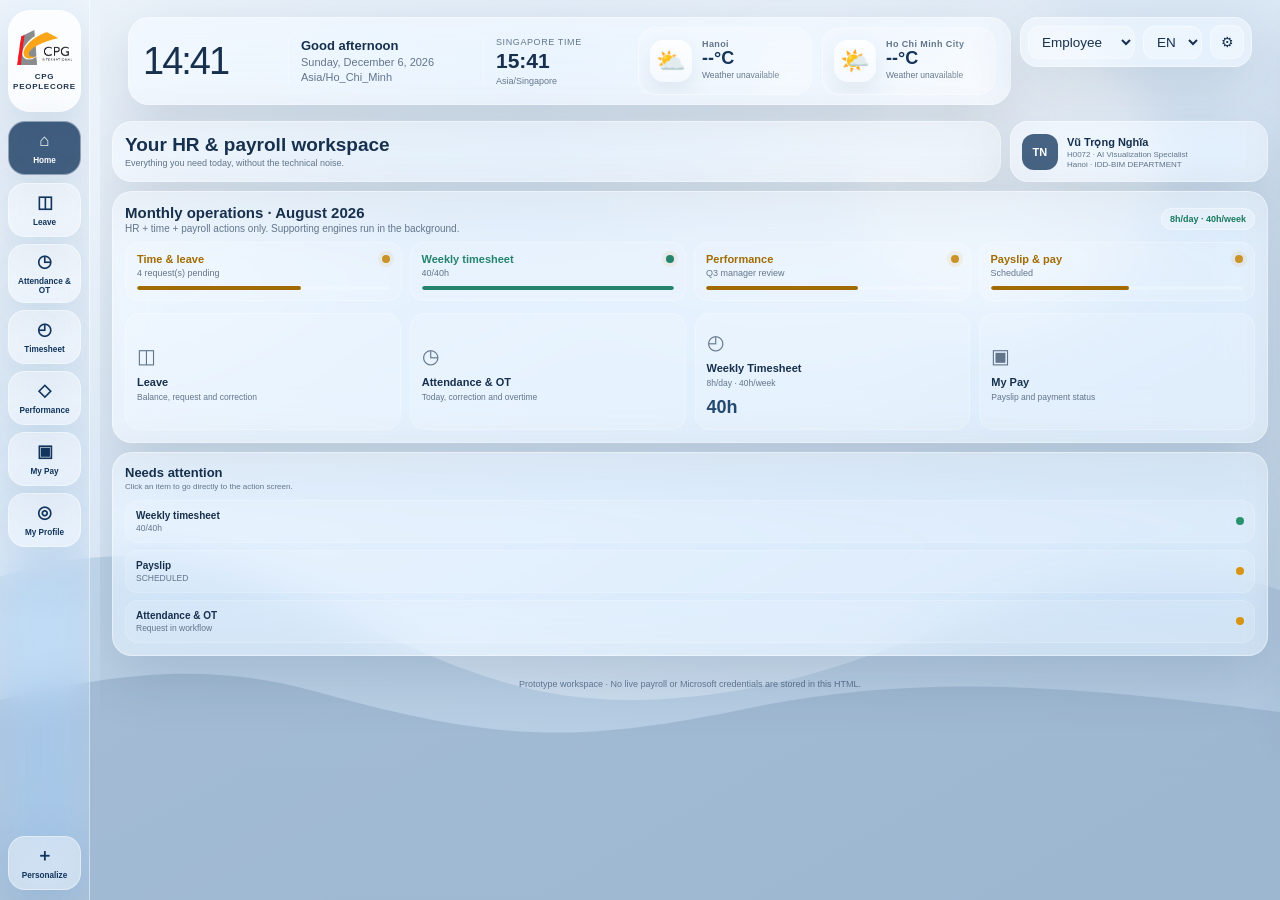
==== index.html @ f48275a7 "feat: enable HR Master Attendance and OT oversight dashboard for HR/Leadership with toggle to person" ====
<!doctype html>
<html lang="en">
<head>
<meta charset="utf-8"><meta name="viewport" content="width=device-width,initial-scale=1">
<title>CPG PeopleCore V74 · Production Cutover + Final Release</title>
<style>
:root{--bg-image:url("data:image/svg+xml;utf8,%3Csvg%20xmlns%3D%22http%3A//www.w3.org/2000/svg%22%20viewBox%3D%220%200%201600%20900%22%3E%3Cdefs%3E%3ClinearGradient%20id%3D%22g%22%20x1%3D%220%22%20y1%3D%220%22%20x2%3D%221%22%20y2%3D%221%22%3E%3Cstop%20stop-color%3D%22%23eaf2fb%22/%3E%3Cstop%20offset%3D%22.52%22%20stop-color%3D%22%23c8dbef%22/%3E%3Cstop%20offset%3D%221%22%20stop-color%3D%22%239ebbd6%22/%3E%3C/linearGradient%3E%3Cfilter%20id%3D%22b%22%3E%3CfeGaussianBlur%20stdDeviation%3D%2218%22/%3E%3C/filter%3E%3C/defs%3E%3Crect%20width%3D%221600%22%20height%3D%22900%22%20fill%3D%22url%28%23g%29%22/%3E%3Ccircle%20cx%3D%221170%22%20cy%3D%22170%22%20r%3D%22150%22%20fill%3D%22%23fff%22%20opacity%3D%22.4%22%20filter%3D%22url%28%23b%29%22/%3E%3Cpath%20d%3D%22M0%20650%20C210%20530%20330%20535%20490%20610%20C640%20680%20720%20720%20900%20690%20C1110%20655%201240%20520%201440%20590%20C1520%20618%201570%20640%201600%20650%20V900H0Z%22%20fill%3D%22%2384a8cb%22%20opacity%3D%22.55%22/%3E%3Cpath%20d%3D%22M0%20740%20C200%20690%20320%20650%20470%20690%20C650%20740%20730%20745%20900%20710%20C1080%20672%201240%20680%201600%20735%20V900H0Z%22%20fill%3D%22%23587ca4%22%20opacity%3D%22.5%22/%3E%3C/svg%3E");--ink:#17304d;--muted:#62758b;--nav:#12355d;--accent:#ffb127;--accent2:#ee2d32;--ok:#17795e;--warn:#a96f00;--bad:#b8404c;--line:rgba(255,255,255,.42);--glass:rgba(255,255,255,.38);--glass2:rgba(255,255,255,.22);--glass3:rgba(255,255,255,.14);--blur:22px;--shadow:0 20px 58px rgba(27,54,85,.16);--radius:24px;--density:1}
*{box-sizing:border-box}html,body{margin:0;min-height:100%;font-family:Inter,"Segoe UI",Arial,sans-serif;color:var(--ink)}body{background:#d6e2ef;overflow:hidden}body::before{content:"";position:fixed;inset:0;background-image:linear-gradient(rgba(246,250,253,.32),rgba(224,236,247,.38)),var(--bg-image);background-size:cover;background-position:center;z-index:-3;transition:background-image .35s ease}body::after{content:"";position:fixed;inset:0;background:radial-gradient(circle at 65% 16%,rgba(255,255,255,.38),transparent 27%),radial-gradient(circle at 12% 22%,rgba(255,255,255,.23),transparent 20%);z-index:-2}
button,input,select,textarea{font:inherit}button{cursor:pointer}
.shell{display:grid;grid-template-columns:88px 1fr;height:100vh;gap:0}
.sidebar{padding:14px 12px;display:flex;flex-direction:column;gap:12px;background:rgba(255,255,255,.13);border-right:1px solid var(--line);backdrop-filter:blur(18px) saturate(155%);-webkit-backdrop-filter:blur(18px) saturate(155%);overflow:auto}
.glass,.brand,.nav-item,.clock,.toolbar,.panel,.metric,.quick,.attention-item,.drawer,.modal-card,.project-pill,.profile-chip{background:var(--glass);border:1px solid var(--line);backdrop-filter:blur(var(--blur)) saturate(155%);-webkit-backdrop-filter:blur(var(--blur)) saturate(155%);box-shadow:var(--shadow)}
.brand{border-radius:22px;padding:10px 8px;text-align:center}.brand img{width:48px;height:48px;object-fit:contain;background:rgba(255,255,255,.58);border-radius:15px;padding:6px}.brand span{display:block;font-size:8px;font-weight:800;letter-spacing:.8px;margin-top:7px}
.nav{display:flex;flex-direction:column;gap:8px;flex:1}.nav-item{border-radius:18px;padding:10px 7px;text-align:center;font-size:9px;font-weight:700;color:var(--nav);transition:.2s;user-select:none}.nav-item .ico{display:block;font-size:18px;margin-bottom:5px}.nav-item:hover,.nav-item.active{background:rgba(18,53,93,.78);color:#fff;transform:translateY(-1px)}
.main{overflow:auto;padding:16px 18px 22px}
.topbar{display:grid;grid-template-columns:minmax(300px,1fr) auto;gap:14px;align-items:start}
.clock{border-radius:26px;padding:15px 20px;display:flex;align-items:center;gap:18px;min-height:104px}.clock-time{font-size:48px;font-weight:300;letter-spacing:-2px;min-width:170px}.clock-time small{font-size:16px;letter-spacing:0;font-weight:700}.clock-date{font-size:13px;color:var(--muted);line-height:1.55}.clock-date b{display:block;color:var(--ink);font-size:15px}
.toolbar{border-radius:22px;padding:10px;display:flex;gap:8px;align-items:center;flex-wrap:wrap;justify-content:flex-end}.select,.icon-btn,.ghost-btn{border:1px solid rgba(255,255,255,.38);background:rgba(255,255,255,.28);color:var(--ink);border-radius:14px;padding:9px 11px;outline:none}.icon-btn{width:38px;height:38px;padding:0;display:grid;place-items:center}.ghost-btn.active{background:rgba(18,53,93,.78);color:#fff}
.hero{margin-top:14px;display:grid;grid-template-columns:1.25fr .75fr;gap:14px}.panel{border-radius:26px;padding:calc(20px * var(--density));position:relative;overflow:hidden}.hero-title h1{margin:0 0 6px;font-size:26px}.hero-title p{margin:0;color:var(--muted);max-width:700px;line-height:1.5}.profile-chip{border-radius:22px;padding:14px 16px;display:flex;gap:12px;align-items:center}.avatar{width:46px;height:46px;border-radius:16px;display:grid;place-items:center;background:rgba(18,53,93,.76);color:#fff;font-weight:800}.profile-chip b{font-size:14px}.profile-chip span{display:block;color:var(--muted);font-size:11px;margin-top:3px}
.quick-strip{display:grid;grid-template-columns:repeat(4,1fr);gap:12px;margin-top:14px}.quick{border-radius:20px;padding:14px 16px;text-align:left;min-height:92px;transition:.2s}.quick:hover{transform:translateY(-2px);background:rgba(255,255,255,.48)}.quick .qico{font-size:21px}.quick b{display:block;margin-top:9px;font-size:12px}.quick span{font-size:10px;color:var(--muted)}
.content-grid{display:grid;grid-template-columns:repeat(12,1fr);gap:14px;margin-top:14px}.span12{grid-column:span 12}.span8{grid-column:span 8}.span7{grid-column:span 7}.span6{grid-column:span 6}.span5{grid-column:span 5}.span4{grid-column:span 4}.span3{grid-column:span 3}
.section-title{display:flex;justify-content:space-between;gap:10px;align-items:flex-start;margin-bottom:13px}.section-title h2{margin:0;font-size:15px}.section-title p{margin:4px 0 0;color:var(--muted);font-size:10px}.badge{font-size:9px;font-weight:800;border-radius:999px;padding:5px 8px;background:rgba(255,255,255,.28);border:1px solid rgba(255,255,255,.38)}.badge.ok{color:var(--ok)}.badge.warn{color:var(--warn)}.badge.bad{color:var(--bad)}
.metrics{display:grid;grid-template-columns:repeat(4,1fr);gap:10px}.metric{border-radius:18px;padding:13px;background:rgba(255,255,255,.22)}.metric .value{font-size:24px;font-weight:750}.metric .label{font-size:10px;color:var(--muted);margin-top:4px}.metric .hint{font-size:9px;color:var(--muted);margin-top:7px}
.attention-list,.simple-list{display:grid;gap:8px}.attention-item{border-radius:16px;padding:11px 12px;background:rgba(255,255,255,.18);display:grid;grid-template-columns:1fr auto;gap:10px;align-items:center}.attention-item b{font-size:11px}.attention-item span{display:block;font-size:9px;color:var(--muted);margin-top:3px}.dot{width:9px;height:9px;border-radius:50%;background:var(--ok)}.dot.warn{background:#e0a02a}.dot.bad{background:#cc5964}
.table-wrap{overflow:auto;border-radius:16px;border:1px solid rgba(255,255,255,.26)}table{width:100%;border-collapse:collapse;min-width:680px;background:rgba(255,255,255,.08)}th,td{padding:10px 11px;text-align:left;border-bottom:1px solid rgba(255,255,255,.2);font-size:10px}th{font-size:9px;text-transform:uppercase;letter-spacing:.4px;color:var(--muted);background:rgba(255,255,255,.2);position:sticky;top:0}tr:last-child td{border-bottom:0}
.primary{border:0;background:rgba(18,53,93,.82);color:#fff;border-radius:13px;padding:9px 12px}.secondary{border:1px solid rgba(255,255,255,.38);background:rgba(255,255,255,.23);color:var(--ink);border-radius:13px;padding:9px 12px}.danger{border:1px solid rgba(204,89,100,.3);background:rgba(255,235,238,.35);color:#9a3542;border-radius:13px;padding:9px 12px}
.form-row{display:grid;grid-template-columns:repeat(2,1fr);gap:10px}.field label{display:block;font-size:9px;color:var(--muted);margin-bottom:5px}.field input,.field select,.field textarea{width:100%;border:1px solid rgba(255,255,255,.4);background:rgba(255,255,255,.25);color:var(--ink);border-radius:13px;padding:10px;outline:none}.field textarea{min-height:80px;resize:vertical}
.project-grid{display:grid;grid-template-columns:repeat(3,1fr);gap:10px}.project-pill{border-radius:18px;padding:13px;background:rgba(255,255,255,.18)}.project-pill .code{font-weight:800;font-size:12px}.project-pill .name{font-size:10px;color:var(--muted);margin-top:4px;min-height:28px}.project-pill .foot{display:flex;justify-content:space-between;margin-top:9px;font-size:9px;color:var(--muted)}
.drawer{position:fixed;right:18px;top:18px;width:340px;max-height:calc(100vh - 36px);overflow:auto;padding:18px;border-radius:28px;z-index:30;transform:translateX(380px);transition:.25s}.drawer.open{transform:translateX(0)}.drawer-head{display:flex;justify-content:space-between;gap:10px;align-items:center}.drawer-head h3{margin:0}.bg-grid{display:grid;grid-template-columns:repeat(2,1fr);gap:10px;margin-top:14px}.bg-card{border:1px solid rgba(255,255,255,.34);background:rgba(255,255,255,.18);border-radius:16px;padding:7px;cursor:pointer}.bg-card.active{outline:2px solid rgba(18,53,93,.6)}.bg-thumb{height:76px;border-radius:12px;background-size:cover;background-position:center}.bg-card span{font-size:9px;color:var(--muted);display:block;margin-top:6px}.setting{margin-top:14px}.setting label{display:block;font-size:9px;color:var(--muted);margin-bottom:6px}.setting input[type=range]{width:100%}
.page{display:none}.page.active{display:block}.hidden{display:none!important}.advanced-only{display:none}body.advanced .advanced-only{display:block}.advanced-label{position:absolute;right:15px;top:15px;font-size:8px;padding:5px 7px;border-radius:999px;background:rgba(255,177,39,.18);border:1px solid rgba(255,177,39,.4);color:#805700;font-weight:800}
.notice{border-left:3px solid rgba(18,53,93,.7);background:rgba(255,255,255,.18);padding:10px 12px;border-radius:10px;font-size:10px;line-height:1.5;color:var(--muted)}
.footer{text-align:center;color:rgba(23,48,77,.58);font-size:9px;padding:16px 0 6px}
@media(max-width:1100px){.hero{grid-template-columns:1fr}.quick-strip{grid-template-columns:repeat(2,1fr)}.span8,.span7,.span6,.span5,.span4,.span3{grid-column:span 12}.metrics{grid-template-columns:repeat(2,1fr)}.project-grid{grid-template-columns:repeat(2,1fr)}}
@media(max-width:760px){body{overflow:auto}.shell{grid-template-columns:1fr;height:auto}.sidebar{position:sticky;top:0;z-index:20;flex-direction:row;align-items:center;overflow:auto}.brand{min-width:70px}.nav{flex-direction:row}.nav-item{min-width:74px}.main{padding:10px}.topbar{grid-template-columns:1fr}.toolbar{justify-content:flex-start}.quick-strip,.metrics,.project-grid,.form-row{grid-template-columns:1fr}.clock-time{font-size:40px}.drawer{right:8px;top:8px;width:calc(100% - 16px)}}

/* V36 UX refinements */
.shell{grid-template-columns:100px 1fr}
.sidebar{padding:10px 8px;gap:10px;background:rgba(255,255,255,.16)}
.brand{min-height:94px;border-radius:20px;padding:9px 6px;display:flex;flex-direction:column;justify-content:center;align-items:center;background:rgba(255,255,255,.58);overflow:hidden}
.brand img{width:58px;height:52px;max-width:100%;object-fit:contain;background:rgba(255,255,255,.22);border-radius:13px;padding:5px}
.brand span{font-size:8px;line-height:1.25;max-width:78px;word-break:normal;letter-spacing:.7px}
.nav{gap:7px}.nav-item{min-height:64px;border-radius:17px;padding:7px 5px;display:flex;flex-direction:column;align-items:center;justify-content:center;line-height:1.15;overflow:hidden}.nav-item .ico{font-size:17px;margin:0 0 5px}.nav-item span:last-child{max-width:78px;white-space:normal}
.topbar{grid-template-columns:minmax(760px,1fr) auto}
.clock{display:grid;grid-template-columns:165px 215px 170px minmax(340px,1fr);gap:14px;align-items:center;min-height:108px;padding:13px 18px}
.clock-time{font-size:46px;min-width:0}.clock-date{border-left:1px solid rgba(255,255,255,.3);padding-left:16px}.world-clock{border-left:1px solid rgba(255,255,255,.3);padding-left:16px}.world-clock .city{font-size:9px;color:var(--muted);text-transform:uppercase;letter-spacing:.6px}.world-clock .time{font-size:25px;font-weight:650;margin-top:4px}.world-clock .zone{font-size:9px;color:var(--muted);margin-top:3px}
.weather-strip{display:grid;grid-template-columns:repeat(2,minmax(145px,1fr));gap:8px}.weather-card{display:grid;grid-template-columns:auto 1fr;gap:8px;align-items:center;border:1px solid rgba(255,255,255,.34);background:rgba(255,255,255,.18);border-radius:16px;padding:9px 11px;min-height:68px}.weather-icon{font-size:22px}.weather-city{font-size:9px;color:var(--muted);font-weight:700}.weather-temp{font-size:20px;font-weight:700;line-height:1.1}.weather-desc{font-size:8px;color:var(--muted);margin-top:2px}.weather-live{font-size:7px;color:var(--ok);margin-top:2px}
.history-meta{display:flex;gap:8px;align-items:center;flex-wrap:wrap}.history-meta .badge{font-size:8px}.correction-card{border:1px solid rgba(255,177,39,.32);background:rgba(255,255,255,.22)}.admin-action{display:flex;gap:6px;align-items:center;flex-wrap:wrap}.restore-note{font-size:9px;color:var(--muted);line-height:1.45;margin-top:8px}.audit-chip{font-size:8px;padding:4px 7px;border-radius:999px;background:rgba(18,53,93,.1);border:1px solid rgba(18,53,93,.18)}
@media(max-width:1450px){.clock{grid-template-columns:150px 190px 150px 1fr}.weather-strip{grid-template-columns:1fr}.weather-card{min-height:54px}.clock-time{font-size:40px}}
@media(max-width:1180px){.topbar{grid-template-columns:1fr}.clock{grid-template-columns:150px 1fr 150px 1fr}.toolbar{justify-content:flex-start}}
@media(max-width:760px){.shell{grid-template-columns:1fr}.sidebar{padding:8px}.brand{min-width:82px;min-height:72px}.brand img{width:44px;height:40px}.clock{grid-template-columns:1fr 1fr}.weather-strip{grid-column:1/-1}.world-clock{border-left:0;padding-left:0}.clock-date{border-left:0;padding-left:0}}


/* V38 COMPACT WORKSPACE + TIMESHEET UX */
.main{padding:9px 12px 13px}
.topbar{gap:9px}.clock{min-height:82px;padding:9px 14px;border-radius:21px;grid-template-columns:135px 185px 145px minmax(300px,1fr);gap:10px}.clock-time{font-size:38px}.clock-date{font-size:11px;line-height:1.35;padding-left:12px}.clock-date b{font-size:13px}.world-clock{padding-left:12px}.world-clock .time{font-size:21px;margin-top:2px}.weather-card{min-height:54px;padding:6px 9px;border-radius:13px}.weather-icon{font-size:18px}.weather-temp{font-size:17px}.weather-desc{white-space:nowrap;overflow:hidden;text-overflow:ellipsis;max-width:115px}
.toolbar{padding:7px;border-radius:18px}.select,.icon-btn,.ghost-btn{padding:7px 9px;border-radius:11px}.icon-btn{width:34px;height:34px}
.hero{margin-top:8px;gap:9px;grid-template-columns:1.55fr .45fr}.panel{border-radius:20px;padding:calc(13px * var(--density))}.hero-title h1{font-size:19px;margin-bottom:2px}.hero-title p{font-size:9px;line-height:1.25}.profile-chip{border-radius:18px;padding:8px 11px;gap:9px}.avatar{width:36px;height:36px;border-radius:12px;font-size:11px}.profile-chip b{font-size:11px}.profile-chip span{font-size:8px;margin-top:1px}
.quick-strip{gap:8px;margin-top:8px}.quick{border-radius:16px;padding:9px 11px;min-height:64px}.quick .qico{font-size:17px}.quick b{margin-top:5px;font-size:10px}.quick span{font-size:8px}
.content-grid{gap:9px;margin-top:8px}.section-title{margin-bottom:8px}.section-title h2{font-size:13px}.section-title p{font-size:8px;margin-top:2px}.metrics{gap:7px}.metric{border-radius:14px;padding:9px}.metric .value{font-size:19px}.metric .label{font-size:8px;margin-top:2px}.metric .hint{font-size:8px;margin-top:4px}.attention-list,.simple-list{gap:6px}.attention-item{border-radius:13px;padding:8px 9px}.table-wrap{max-height:300px}th,td{padding:7px 8px}.form-row{gap:7px}.field label{margin-bottom:3px}.field input,.field select,.field textarea{padding:8px;border-radius:11px}.field textarea{min-height:58px}.primary,.secondary,.danger{padding:7px 10px;border-radius:11px}
.project-grid{gap:7px}.project-pill{border-radius:14px;padding:9px}.project-pill .name{min-height:0}.footer{margin-top:7px}
/* Timesheet daily composer */
.ts-shell{display:grid;grid-template-columns:250px 1fr;gap:9px}.ts-side{display:grid;gap:8px;align-content:start}.ts-tabs{display:flex;gap:5px;align-items:center;flex-wrap:wrap}.ts-tab{border:1px solid rgba(255,255,255,.4);background:rgba(255,255,255,.22);color:var(--ink);border-radius:999px;padding:6px 10px;font-size:9px;font-weight:750}.ts-tab.active{background:rgba(18,53,93,.8);color:#fff}.ts-entry-head{display:grid;grid-template-columns:180px 1fr auto;gap:8px;align-items:end}.ts-day-total{display:flex;align-items:center;gap:8px;justify-content:flex-end}.ts-total-pill{border-radius:14px;padding:7px 10px;background:rgba(255,255,255,.23);border:1px solid rgba(255,255,255,.35);font-size:10px}.ts-total-pill strong{font-size:15px;margin-left:3px}.ts-total-pill.ok{color:var(--ok)}.ts-total-pill.bad{color:var(--bad)}
.ts-lines{display:grid;gap:6px;margin-top:8px}.ts-line{display:grid;grid-template-columns:minmax(240px,1.6fr) minmax(190px,1fr) 90px 34px;gap:6px;align-items:end;background:rgba(255,255,255,.13);border:1px solid rgba(255,255,255,.24);border-radius:14px;padding:7px}.ts-line .field select,.ts-line .field input{padding:7px;font-size:10px}.ts-remove{width:32px;height:32px;padding:0;border-radius:10px}.ts-actions{display:flex;justify-content:space-between;align-items:center;gap:8px;margin-top:8px}.ts-add{font-weight:800}.ts-validation{font-size:9px;color:var(--muted)}.ts-validation.bad{color:var(--bad)}.ts-validation.ok{color:var(--ok)}
.project-reg-toolbar{display:grid;grid-template-columns:1fr auto;gap:8px;align-items:center}.project-search{width:100%;border:1px solid rgba(255,255,255,.4);background:rgba(255,255,255,.25);color:var(--ink);border-radius:12px;padding:8px 10px;outline:none}.project-catalog{display:grid;gap:6px;margin-top:8px;max-height:270px;overflow:auto}.catalog-row{display:grid;grid-template-columns:minmax(190px,1.2fr) minmax(220px,1.8fr) 80px 90px;gap:8px;align-items:center;padding:7px 9px;border-radius:13px;background:rgba(255,255,255,.14);border:1px solid rgba(255,255,255,.22);font-size:9px}.catalog-code{font-weight:850;font-size:10px}.catalog-name{font-size:9px;color:var(--muted)}.registered-chip{display:inline-flex;gap:5px;align-items:center;padding:5px 8px;border-radius:999px;background:rgba(23,121,94,.1);border:1px solid rgba(23,121,94,.2);color:var(--ok);font-size:8px;font-weight:800}.project-full-name{font-weight:800;font-size:10px;letter-spacing:.1px}
.compact-history{max-height:280px;overflow:auto}.daily-progress{height:6px;border-radius:999px;background:rgba(255,255,255,.25);overflow:hidden;margin-top:6px}.daily-progress i{display:block;height:100%;background:rgba(18,53,93,.74);transition:width .2s}.daily-progress i.ok{background:var(--ok)}.daily-progress i.bad{background:var(--bad)}
@media(max-width:1250px){.clock{grid-template-columns:120px 165px 125px 1fr}.weather-strip{grid-template-columns:1fr 1fr}.ts-shell{grid-template-columns:1fr}.ts-side{grid-template-columns:repeat(4,1fr)}.ts-line{grid-template-columns:1fr 1fr 80px 34px}}
@media(max-width:900px){.ts-line{grid-template-columns:1fr 1fr}.ts-line .ts-remove{grid-column:2}.ts-entry-head{grid-template-columns:1fr}.catalog-row{grid-template-columns:1fr 1fr}.hero{grid-template-columns:1fr}.profile-chip{display:none}}


/* V38 WEEKLY TIMESHEET */
.week-toolbar{display:flex;align-items:center;justify-content:space-between;gap:8px;flex-wrap:wrap;margin-bottom:8px}.week-nav{display:flex;align-items:center;gap:6px}.week-nav input{min-width:145px}.week-summary{display:flex;gap:6px;flex-wrap:wrap}.week-pill{padding:6px 9px;border-radius:12px;background:rgba(255,255,255,.20);border:1px solid rgba(255,255,255,.32);font-size:9px;font-weight:800}.week-pill.ok{color:var(--ok)}.week-pill.bad{color:var(--bad)}
.week-grid{display:grid;grid-template-columns:repeat(5,minmax(210px,1fr));gap:7px;align-items:start;overflow-x:auto;padding-bottom:4px}.week-day{min-width:210px;border:1px solid rgba(255,255,255,.28);background:rgba(255,255,255,.12);border-radius:15px;padding:7px}.week-day.ready{box-shadow:inset 0 0 0 1px rgba(23,121,94,.18)}.week-day.issue{box-shadow:inset 0 0 0 1px rgba(190,55,70,.18)}.week-day-head{display:flex;align-items:center;justify-content:space-between;gap:6px;margin-bottom:6px}.week-day-title{font-size:10px;font-weight:900}.week-day-date{font-size:8px;color:var(--muted)}.day-total{font-size:9px;font-weight:900;padding:4px 6px;border-radius:999px;background:rgba(255,255,255,.2);border:1px solid rgba(255,255,255,.3)}.day-total.ok{color:var(--ok)}.day-total.bad{color:var(--bad)}
.week-lines{display:grid;gap:5px}.week-line{display:grid;grid-template-columns:1fr 1fr 58px 26px;gap:4px;align-items:end;padding:5px;border-radius:10px;background:rgba(255,255,255,.12);border:1px solid rgba(255,255,255,.2)}.week-line label{font-size:7px;display:block;color:var(--muted);margin:0 0 2px}.week-line select,.week-line input{width:100%;min-width:0;padding:5px 5px;border-radius:8px;font-size:8px}.week-line .ts-remove{width:24px;height:24px;border-radius:8px;font-size:12px}.week-add{width:100%;margin-top:5px;padding:5px 7px;font-size:8px}.week-day-progress{height:4px;border-radius:999px;background:rgba(255,255,255,.2);overflow:hidden;margin:5px 0}.week-day-progress i{display:block;height:100%;background:rgba(18,53,93,.7)}.week-day-progress i.ok{background:var(--ok)}.week-day-progress i.bad{background:var(--bad)}.week-msg{font-size:7px;color:var(--muted);min-height:20px}.week-msg.ok{color:var(--ok)}.week-msg.bad{color:var(--bad)}.week-confirm-bar{display:flex;justify-content:space-between;align-items:center;gap:8px;margin-top:8px;padding-top:8px;border-top:1px solid rgba(255,255,255,.2)}.week-history{display:grid;gap:8px}.week-history-card{border:1px solid rgba(255,255,255,.25);background:rgba(255,255,255,.11);border-radius:14px;padding:8px}.week-history-head{display:flex;justify-content:space-between;align-items:center;margin-bottom:5px}.week-history-lines{max-height:190px;overflow:auto}.week-history-lines table{font-size:8px}
@media(max-width:1450px){.week-grid{grid-template-columns:repeat(5,220px)}}
@media(max-width:900px){.week-grid{grid-template-columns:repeat(5,230px)}.week-line{grid-template-columns:1fr 1fr 54px 24px}.week-confirm-bar{align-items:flex-start;flex-direction:column}}


/* V39 Role Operations Completion */
.ops-grid{display:grid;grid-template-columns:repeat(12,minmax(0,1fr));gap:12px}.ops-span4{grid-column:span 4}.ops-span5{grid-column:span 5}.ops-span6{grid-column:span 6}.ops-span7{grid-column:span 7}.ops-span8{grid-column:span 8}.ops-span12{grid-column:span 12}
.compact-form{display:grid;grid-template-columns:repeat(4,minmax(0,1fr));gap:9px}.compact-form .field{min-width:0}.compact-form .wide{grid-column:span 2}.compact-form .full{grid-column:1/-1}
.action-row{display:flex;gap:6px;flex-wrap:wrap;align-items:center}.tiny-btn{padding:6px 8px!important;font-size:10px!important}.danger-outline{background:rgba(255,255,255,.12);color:#9d2d3d;border:1px solid rgba(197,74,95,.42)}
.project-title-cell b{display:block}.project-title-cell span{display:block;color:var(--muted);font-size:10px;margin-top:2px}.sync-chip{font-size:9px;padding:3px 6px;border-radius:999px;border:1px solid rgba(255,255,255,.32);background:rgba(255,255,255,.17)}
.week-approval-card{border:1px solid rgba(255,255,255,.27);background:rgba(255,255,255,.12);border-radius:16px;padding:10px;margin-bottom:9px}.week-approval-head{display:grid;grid-template-columns:1.5fr .7fr .65fr .7fr auto;gap:8px;align-items:center}.week-approval-head .person b{display:block}.week-approval-head .person span{font-size:10px;color:var(--muted)}
.week-detail{margin-top:9px;padding-top:9px;border-top:1px solid rgba(255,255,255,.24)}.day-review{display:grid;grid-template-columns:90px 1fr auto;gap:8px;padding:7px 0;border-bottom:1px solid rgba(255,255,255,.15)}.day-lines{display:grid;gap:4px}.day-line-review{display:grid;grid-template-columns:1.55fr 1.2fr 58px auto;gap:6px;align-items:center;font-size:10px}.return-note{font-size:10px;color:#9d2d3d;margin-top:5px}.approved-note{font-size:10px;color:#16775d;margin-top:5px}
.role-gate-grid{display:grid;grid-template-columns:repeat(3,1fr);gap:9px}.gate-card{padding:11px;border-radius:14px;background:rgba(255,255,255,.13);border:1px solid rgba(255,255,255,.22)}.gate-card .big{font-size:22px;font-weight:800;margin:4px 0}.gate-card .small{line-height:1.35}
.override-form{display:grid;grid-template-columns:1fr 1fr 1fr 1fr;gap:8px}.override-form .wide{grid-column:span 2}.override-list{display:grid;gap:7px}.override-row{display:grid;grid-template-columns:1fr 1fr .8fr 1.2fr auto;gap:8px;align-items:center;padding:8px 10px;border-radius:12px;background:rgba(255,255,255,.12);border:1px solid rgba(255,255,255,.18);font-size:10px}
.recalc-chip{font-size:9px;font-weight:800;padding:3px 6px;border-radius:999px;background:rgba(214,138,0,.15);border:1px solid rgba(214,138,0,.32);color:#885a00}.audit-mini{max-height:210px;overflow:auto}
@media(max-width:1180px){.ops-span4,.ops-span5,.ops-span6,.ops-span7,.ops-span8{grid-column:span 12}.compact-form{grid-template-columns:repeat(2,minmax(0,1fr))}.week-approval-head{grid-template-columns:1fr 1fr}.day-review{grid-template-columns:1fr}.role-gate-grid{grid-template-columns:1fr}.override-form{grid-template-columns:1fr 1fr}.override-row{grid-template-columns:1fr 1fr}}


/* V40 UI polish */
.brand{min-height:102px;border-radius:22px;padding:10px 8px;display:flex;flex-direction:column;justify-content:center;align-items:center;background:rgba(255,255,255,.74)!important;overflow:hidden}
.brand img{width:92px!important;height:auto!important;max-height:60px;max-width:100%;object-fit:contain;background:transparent!important;border-radius:0!important;padding:0!important;box-shadow:none!important}
.brand span{font-size:8px;line-height:1.25;max-width:86px;word-break:normal;letter-spacing:.72px;color:#21344f}
.weather-strip{display:grid;grid-template-columns:repeat(2,minmax(155px,1fr));gap:10px}
.weather-card{display:grid;grid-template-columns:auto 1fr;gap:10px;align-items:center;border:1px solid rgba(255,255,255,.36);background:linear-gradient(180deg, rgba(255,255,255,.26), rgba(255,255,255,.17));border-radius:18px;padding:9px 11px;min-height:68px;position:relative;overflow:hidden}
.weather-card::after{content:"";position:absolute;inset:auto -18px -22px auto;width:78px;height:78px;border-radius:50%;background:radial-gradient(circle, rgba(255,255,255,.22), rgba(255,255,255,0));pointer-events:none}
.weather-icon{width:42px;height:42px;display:grid;place-items:center;border-radius:14px;background:linear-gradient(180deg, rgba(255,255,255,.78), rgba(255,255,255,.32));box-shadow:inset 0 1px 0 rgba(255,255,255,.6), 0 10px 24px rgba(49,79,120,.10);font-size:24px;line-height:1}
.weather-city{font-size:9px;color:var(--muted);font-weight:800;letter-spacing:.4px}
.weather-temp{font-size:20px;font-weight:800;line-height:1.1;color:#18365a}
.weather-desc{font-size:8.5px;color:var(--muted);margin-top:2px;white-space:nowrap;overflow:hidden;text-overflow:ellipsis;max-width:140px}
.weather-live{font-size:7px;color:var(--ok);margin-top:3px;text-transform:uppercase;letter-spacing:.3px}
@media(max-width:760px){.brand{min-width:88px;min-height:78px}.brand img{width:72px!important;max-height:46px}.brand span{max-width:78px}.weather-strip{grid-column:1/-1;grid-template-columns:1fr}.weather-card{min-height:60px}.weather-icon{width:38px;height:38px;font-size:22px}}


/* ================= V41 Payroll + Project Master + Role Matrix ================= */
.v41-tabs{display:flex;gap:6px;flex-wrap:wrap;margin-bottom:10px}.v41-tab{border:1px solid rgba(255,255,255,.32);background:rgba(255,255,255,.15);color:var(--text);padding:7px 10px;border-radius:12px;font-size:10px;font-weight:800;cursor:pointer}.v41-tab.active{background:rgba(29,78,128,.82);color:#fff;border-color:rgba(29,78,128,.9)}
.v41-payroll-grid{display:grid;grid-template-columns:320px minmax(0,1fr);gap:10px}.v41-staff-list{display:grid;gap:6px;max-height:430px;overflow:auto;padding-right:3px}.v41-staff-card{display:grid;grid-template-columns:40px 1fr auto;gap:8px;align-items:center;padding:8px;border:1px solid rgba(255,255,255,.22);background:rgba(255,255,255,.12);border-radius:13px;cursor:pointer}.v41-staff-card.active{background:rgba(255,255,255,.30);border-color:rgba(31,78,126,.34)}.v41-avatar{width:38px;height:38px;border-radius:12px;display:grid;place-items:center;background:#315c87;color:#fff;font-size:11px;font-weight:900}.v41-staff-card b{font-size:10px;display:block}.v41-staff-card span{font-size:8.5px;color:var(--muted)}
.v41-form-grid{display:grid;grid-template-columns:repeat(3,minmax(0,1fr));gap:8px}.v41-field label{display:block;font-size:8px;color:var(--muted);font-weight:800;margin:0 0 4px}.v41-field input,.v41-field select{width:100%;padding:8px 9px;border-radius:11px;border:1px solid rgba(255,255,255,.32);background:rgba(255,255,255,.20);color:var(--text);outline:none}.v41-field.wide{grid-column:span 2}.v41-field.full{grid-column:1/-1}
.v41-flow{display:flex;align-items:center;gap:4px;flex-wrap:wrap}.v41-stage{padding:6px 8px;border-radius:999px;border:1px solid rgba(255,255,255,.28);background:rgba(255,255,255,.12);font-size:8.5px;font-weight:800;color:var(--muted)}.v41-stage.done{background:rgba(45,155,114,.15);color:#166c53;border-color:rgba(45,155,114,.28)}.v41-stage.current{background:rgba(214,138,0,.17);color:#865900;border-color:rgba(214,138,0,.32)}.v41-arrow{font-size:9px;color:var(--muted)}
.v41-breakdown{display:grid;grid-template-columns:repeat(4,minmax(0,1fr));gap:8px}.v41-break{padding:10px;border-radius:14px;background:rgba(255,255,255,.13);border:1px solid rgba(255,255,255,.20)}.v41-break .k{font-size:8px;color:var(--muted)}.v41-break .v{font-size:17px;font-weight:900;margin-top:3px}.v41-break .s{font-size:7.5px;color:var(--muted);margin-top:2px}
.v41-role-table td,.v41-role-table th{text-align:center}.v41-role-table td:first-child,.v41-role-table th:first-child{text-align:left;position:sticky;left:0;background:rgba(226,237,247,.72);backdrop-filter:blur(12px);z-index:2}.v41-role-table .yes{color:#16775d;font-weight:900}.v41-role-table .scope{color:#8b5b00;font-weight:800}.v41-role-table .no{color:#8a96a4}.v41-role-note{display:grid;grid-template-columns:repeat(5,1fr);gap:8px;margin-top:10px}.v41-role-card{padding:10px;border-radius:14px;background:rgba(255,255,255,.13);border:1px solid rgba(255,255,255,.20)}.v41-role-card b{display:block;font-size:10px}.v41-role-card span{font-size:8.5px;color:var(--muted);line-height:1.35}.v41-policy{margin-top:5px;font-size:8px;font-weight:800;padding:3px 6px;border-radius:999px;display:inline-block;background:rgba(255,255,255,.18);border:1px solid rgba(255,255,255,.24)}
.v41-project-kpis{display:grid;grid-template-columns:repeat(4,1fr);gap:8px;margin-bottom:10px}.v41-project-kpi{padding:9px 10px;border-radius:13px;background:rgba(255,255,255,.13);border:1px solid rgba(255,255,255,.20)}.v41-project-kpi .v{font-size:19px;font-weight:900}.v41-project-kpi .k{font-size:8px;color:var(--muted)}
.v41-leadership{display:grid;grid-template-columns:repeat(4,1fr);gap:9px}.v41-leader-card{padding:12px;border-radius:15px;background:rgba(255,255,255,.13);border:1px solid rgba(255,255,255,.20)}.v41-leader-card .v{font-size:24px;font-weight:900}.v41-leader-card .k{font-size:9px;color:var(--muted)}
.v41-demo{font-size:8px;color:#8b5b00;background:rgba(255,191,71,.14);border:1px solid rgba(214,138,0,.26);padding:4px 7px;border-radius:999px;font-weight:800}
.v41-payroll-note{margin-top:8px;font-size:8.5px;color:var(--muted);line-height:1.45}
@media(max-width:1180px){.v41-payroll-grid{grid-template-columns:1fr}.v41-staff-list{grid-template-columns:repeat(2,1fr);max-height:none}.v41-form-grid{grid-template-columns:repeat(2,1fr)}.v41-breakdown,.v41-project-kpis,.v41-leadership{grid-template-columns:repeat(2,1fr)}.v41-role-note{grid-template-columns:repeat(2,1fr)}}
@media(max-width:760px){.v41-staff-list,.v41-form-grid,.v41-breakdown,.v41-project-kpis,.v41-leadership,.v41-role-note{grid-template-columns:1fr}.v41-field.wide{grid-column:auto}}


/* ===================== V42 END-TO-END APPROVAL ENGINE ===================== */
.v42-kpis{display:grid;grid-template-columns:repeat(5,minmax(0,1fr));gap:8px;margin-bottom:10px}.v42-kpi{padding:10px 11px;border-radius:14px;background:rgba(255,255,255,.13);border:1px solid rgba(255,255,255,.22)}.v42-kpi .v{font-size:22px;font-weight:800}.v42-kpi .k{font-size:9px;color:var(--muted);margin-top:2px}
.v42-filter{display:flex;gap:6px;flex-wrap:wrap;margin:8px 0 10px}.v42-filter button{padding:6px 9px;border-radius:999px;border:1px solid rgba(255,255,255,.26);background:rgba(255,255,255,.13);font-size:9px;color:var(--text);cursor:pointer}.v42-filter button.active{background:rgba(30,73,124,.74);color:#fff}
.v42-queue{display:grid;gap:8px}.v42-card{border:1px solid rgba(255,255,255,.25);background:rgba(255,255,255,.12);border-radius:15px;padding:10px}.v42-head{display:grid;grid-template-columns:minmax(160px,1.4fr) .8fr .9fr 1fr auto;gap:8px;align-items:center}.v42-head b{display:block}.v42-head .small{font-size:9px}.v42-domain{font-size:9px;font-weight:800;letter-spacing:.45px;text-transform:uppercase}.v42-route{display:flex;gap:4px;flex-wrap:wrap;margin-top:7px}.v42-route span{font-size:8px;padding:4px 6px;border-radius:999px;background:rgba(255,255,255,.14);border:1px solid rgba(255,255,255,.19)}.v42-route span.current{background:rgba(214,138,0,.14);border-color:rgba(214,138,0,.35);color:#845900;font-weight:800}.v42-route span.done{background:rgba(45,155,114,.13);border-color:rgba(45,155,114,.32);color:#176b52}.v42-detail{display:grid;grid-template-columns:repeat(4,minmax(0,1fr));gap:7px;margin-top:8px;padding-top:8px;border-top:1px solid rgba(255,255,255,.18)}.v42-detail div{font-size:9px}.v42-detail b{display:block;font-size:10px;margin-top:2px}.v42-actions{display:flex;gap:5px;flex-wrap:wrap;justify-content:flex-end}.v42-actions button{padding:6px 8px!important;font-size:9px!important}.v42-impact{font-size:8px;padding:4px 6px;border-radius:999px;font-weight:800}.v42-impact.payroll{background:rgba(214,138,0,.14);border:1px solid rgba(214,138,0,.32);color:#845900}.v42-impact.none{background:rgba(45,155,114,.12);border:1px solid rgba(45,155,114,.28);color:#176b52}.v42-return{margin-top:7px;padding:7px 9px;border-radius:10px;background:rgba(197,74,95,.08);border:1px solid rgba(197,74,95,.20);font-size:9px;color:#8f3040}.v42-form{display:grid;grid-template-columns:repeat(4,minmax(0,1fr));gap:8px}.v42-form .wide{grid-column:span 2}.v42-form .full{grid-column:1/-1}.v42-audit{max-height:260px;overflow:auto}.v42-mini-tabs{display:flex;gap:6px;flex-wrap:wrap}.v42-mini-tabs button{padding:6px 9px;border-radius:10px;border:1px solid rgba(255,255,255,.23);background:rgba(255,255,255,.13);font-size:9px}.v42-mini-tabs button.active{background:rgba(30,73,124,.72);color:#fff}
@media(max-width:1100px){.v42-kpis{grid-template-columns:repeat(2,1fr)}.v42-head{grid-template-columns:1fr 1fr}.v42-detail{grid-template-columns:1fr 1fr}.v42-form{grid-template-columns:1fr 1fr}}@media(max-width:700px){.v42-kpis,.v42-head,.v42-detail,.v42-form{grid-template-columns:1fr}.v42-form .wide{grid-column:span 1}.v42-actions{justify-content:flex-start}}


/* ================= V43 PAYROLL CALENDAR + EMPLOYEE PAYSLIP ================= */
.v43-pay-card{display:grid;grid-template-columns:minmax(0,1.4fr) minmax(220px,.8fr);gap:12px;padding:14px;border:1px solid rgba(255,255,255,.34);background:linear-gradient(135deg,rgba(255,255,255,.30),rgba(255,255,255,.12));border-radius:18px;position:relative;overflow:hidden}.v43-pay-card:after{content:"";position:absolute;right:-45px;top:-55px;width:170px;height:170px;border-radius:50%;background:radial-gradient(circle,rgba(255,190,55,.28),rgba(255,190,55,0));pointer-events:none}.v43-pay-card h2{margin:0 0 4px;font-size:17px}.v43-pay-card .period{font-size:10px;color:var(--muted)}.v43-pay-card .schedule{display:grid;grid-template-columns:repeat(2,1fr);gap:7px;margin-top:10px}.v43-pay-card .schedule>div{padding:8px 9px;border-radius:12px;background:rgba(255,255,255,.14);border:1px solid rgba(255,255,255,.18)}.v43-pay-card .schedule span{display:block;font-size:8px;color:var(--muted)}.v43-pay-card .schedule b{font-size:11px}.v43-pay-status{display:flex;flex-direction:column;justify-content:center;align-items:flex-start;gap:7px;z-index:1}.v43-pay-status .big{font-size:23px;font-weight:900;letter-spacing:-.4px}.v43-pay-status .small{font-size:9px;color:var(--muted);line-height:1.4}
.v43-calendar-grid{display:grid;grid-template-columns:repeat(4,minmax(0,1fr));gap:8px}.v43-calendar-grid .field.wide{grid-column:span 2}.v43-cycle-strip{display:grid;grid-template-columns:repeat(5,1fr);gap:7px;margin:10px 0}.v43-cycle-step{padding:9px;border-radius:12px;border:1px solid rgba(255,255,255,.20);background:rgba(255,255,255,.10);font-size:8px;text-align:center}.v43-cycle-step b{display:block;font-size:10px;margin-top:3px}.v43-cycle-step.done{background:rgba(45,155,114,.11);border-color:rgba(45,155,114,.28)}.v43-cycle-step.current{background:rgba(214,138,0,.13);border-color:rgba(214,138,0,.32)}
.v43-payslip-shell{max-width:760px;margin:10px auto 0;border:1px solid rgba(34,59,88,.22);background:rgba(255,255,255,.80);color:#182638;border-radius:18px;overflow:hidden;box-shadow:0 18px 50px rgba(34,55,79,.13)}.v43-payslip-band{height:16px;background:#f7b719}.v43-payslip{padding:18px 20px 16px}.v43-payslip-title{text-align:center;margin-bottom:12px}.v43-payslip-title h2{font-size:18px;letter-spacing:.5px;margin:0}.v43-payslip-title p{font-size:10px;margin:4px 0 0;color:#526273}.v43-slip-meta{display:grid;grid-template-columns:repeat(2,1fr);gap:5px 18px;margin-bottom:12px}.v43-slip-meta div{font-size:10px}.v43-slip-meta b{display:inline-block;min-width:118px}.v43-slip-section{display:grid;grid-template-columns:minmax(0,1fr) 150px;gap:10px;padding:7px 0;border-top:1px dashed rgba(40,60,80,.16);font-size:10px}.v43-slip-section strong{font-size:10.5px}.v43-slip-money{text-align:right;font-weight:800}.v43-slip-sub{padding-left:26px;display:grid;gap:5px;margin-top:7px}.v43-slip-sub-row{display:grid;grid-template-columns:1fr 150px;gap:10px}.v43-net{color:#c51f2c;font-weight:900;font-size:12px}.v43-slip-sign{display:grid;grid-template-columns:1fr 1fr;gap:20px;text-align:center;margin-top:15px;padding-top:12px;border-top:1px solid rgba(40,60,80,.12);font-size:9px}.v43-slip-note{font-size:8.5px;color:#596777;margin-top:14px;line-height:1.5}.v43-mask{letter-spacing:1px}.v43-history{display:grid;gap:7px}.v43-history-row{display:grid;grid-template-columns:1fr .8fr .8fr auto;gap:8px;align-items:center;padding:8px 10px;border-radius:12px;background:rgba(255,255,255,.12);border:1px solid rgba(255,255,255,.18);font-size:9px}.v43-pay-actions{display:flex;gap:6px;flex-wrap:wrap;margin-top:10px}.v43-privacy{font-size:8px;color:var(--muted);margin-top:6px}.v43-notify{display:flex;gap:7px;align-items:flex-start;padding:8px 10px;border-radius:12px;background:rgba(247,183,25,.10);border:1px solid rgba(247,183,25,.24);font-size:9px;line-height:1.45}.v43-notify .ico{font-size:17px}.v43-source-tag{font-size:8px;padding:3px 6px;border-radius:999px;background:rgba(31,78,126,.08);border:1px solid rgba(31,78,126,.18);color:#335d88;font-weight:800}.v43-date-help{font-size:8px;color:var(--muted);margin-top:3px;line-height:1.35}
@media(max-width:1000px){.v43-pay-card{grid-template-columns:1fr}.v43-calendar-grid{grid-template-columns:repeat(2,1fr)}.v43-cycle-strip{grid-template-columns:1fr 1fr 1fr}.v43-slip-meta{grid-template-columns:1fr}}
@media(max-width:680px){.v43-calendar-grid{grid-template-columns:1fr}.v43-calendar-grid .field.wide{grid-column:auto}.v43-pay-card .schedule{grid-template-columns:1fr}.v43-cycle-strip{grid-template-columns:1fr}.v43-slip-section,.v43-slip-sub-row{grid-template-columns:1fr}.v43-slip-money{text-align:left}.v43-history-row{grid-template-columns:1fr 1fr}.v43-payslip{padding:14px}}
@media print{body *{visibility:hidden!important}.v43-payslip-shell,.v43-payslip-shell *{visibility:visible!important}.v43-payslip-shell{position:absolute;left:0;top:0;width:100%;max-width:none;margin:0;box-shadow:none;border:0}.v43-pay-actions{display:none!important}}


/* ================= V44 PAYROLL CLOSING + BANK PAYMENT CONTROL ================= */
.v44-flow{display:grid;grid-template-columns:repeat(6,minmax(0,1fr));gap:7px;margin:10px 0}.v44-step{padding:9px 8px;border-radius:13px;background:rgba(255,255,255,.11);border:1px solid rgba(255,255,255,.20);font-size:8px;color:var(--muted);text-align:center}.v44-step b{display:block;font-size:9px;color:var(--text);margin-top:3px}.v44-step.done{background:rgba(33,139,101,.12);border-color:rgba(33,139,101,.30)}.v44-step.current{background:rgba(247,183,25,.14);border-color:rgba(247,183,25,.36)}
.v44-kpis{display:grid;grid-template-columns:repeat(4,minmax(0,1fr));gap:9px;margin:10px 0}.v44-kpi{padding:10px 11px;border-radius:14px;background:rgba(255,255,255,.13);border:1px solid rgba(255,255,255,.20)}.v44-kpi span{display:block;font-size:8px;color:var(--muted);font-weight:700}.v44-kpi b{display:block;font-size:18px;margin-top:3px;color:#193b62}.v44-kpi small{font-size:7.5px;color:var(--muted)}
.v44-bank-ref{font-family:ui-monospace,SFMono-Regular,Consolas,monospace;font-size:9px;letter-spacing:.3px}.v44-demo-bank{font-size:7px;padding:2px 5px;border-radius:999px;background:rgba(31,78,126,.08);border:1px solid rgba(31,78,126,.18);color:#335d88;font-weight:800;white-space:nowrap}.v44-status-ready{color:#14745a}.v44-status-verify{color:#a46800}.v44-status-bad{color:#a02e43}
.v44-actions{display:flex;flex-wrap:wrap;gap:7px;margin-top:10px}.v44-filebox{padding:11px;border-radius:15px;border:1px dashed rgba(39,70,105,.30);background:rgba(255,255,255,.10);display:grid;grid-template-columns:1fr auto;gap:10px;align-items:center}.v44-filebox b{display:block;font-size:10px}.v44-filebox span{font-size:8px;color:var(--muted);line-height:1.45}.v44-audit{max-height:190px;overflow:auto}.v44-close-gates{display:grid;grid-template-columns:repeat(3,minmax(0,1fr));gap:8px;margin-top:10px}.v44-gate{padding:9px;border-radius:13px;border:1px solid rgba(255,255,255,.20);background:rgba(255,255,255,.11)}.v44-gate b{display:block;font-size:9px}.v44-gate span{display:block;font-size:8px;color:var(--muted);margin-top:3px}.v44-gate.ok{border-color:rgba(33,139,101,.28);background:rgba(33,139,101,.10)}.v44-gate.wait{border-color:rgba(214,138,0,.26);background:rgba(214,138,0,.08)}
@media(max-width:1050px){.v44-flow{grid-template-columns:repeat(3,1fr)}.v44-kpis{grid-template-columns:repeat(2,1fr)}.v44-close-gates{grid-template-columns:1fr 1fr}}
@media(max-width:680px){.v44-flow,.v44-kpis,.v44-close-gates{grid-template-columns:1fr}.v44-filebox{grid-template-columns:1fr}}
/* ================= END V44 CSS ================= */


/* ================= V45 CLOSED-PERIOD ADJUSTMENTS ================= */
.v45-lock-banner{display:grid;grid-template-columns:auto 1fr auto;gap:10px;align-items:center;padding:11px 12px;border-radius:15px;background:rgba(35,73,111,.09);border:1px solid rgba(35,73,111,.20);margin-bottom:10px}.v45-lock-icon{width:36px;height:36px;border-radius:12px;display:grid;place-items:center;background:rgba(255,255,255,.38);font-size:18px}.v45-lock-banner b{display:block;font-size:10px}.v45-lock-banner span{display:block;font-size:8px;color:var(--muted);margin-top:2px;line-height:1.4}
.v45-grid{display:grid;grid-template-columns:1.05fr 1.95fr;gap:12px}.v45-form{display:grid;grid-template-columns:1fr 1fr;gap:8px}.v45-form .wide{grid-column:1/-1}.v45-status-flow{display:grid;grid-template-columns:repeat(4,1fr);gap:6px;margin:10px 0}.v45-stage{padding:8px;border-radius:12px;background:rgba(255,255,255,.12);border:1px solid rgba(255,255,255,.18);text-align:center;font-size:8px;color:var(--muted)}.v45-stage b{display:block;color:var(--text);font-size:8.5px;margin-top:2px}.v45-stage.done{background:rgba(33,139,101,.10);border-color:rgba(33,139,101,.28)}.v45-stage.current{background:rgba(214,138,0,.10);border-color:rgba(214,138,0,.30)}
.v45-impact-pos{color:#14745a;font-weight:800}.v45-impact-neg{color:#a02e43;font-weight:800}.v45-source-tag{font-size:7px;padding:2px 5px;border-radius:999px;background:rgba(31,78,126,.08);border:1px solid rgba(31,78,126,.16);color:#335d88;font-weight:800}.v45-locked-table input{background:rgba(255,255,255,.12)!important;opacity:.78}.v45-next-period{padding:10px;border-radius:14px;background:rgba(33,139,101,.08);border:1px solid rgba(33,139,101,.20)}.v45-next-period b{font-size:10px}.v45-next-period span{display:block;font-size:8px;color:var(--muted);margin-top:3px}.v45-audit{max-height:190px;overflow:auto}
@media(max-width:1050px){.v45-grid{grid-template-columns:1fr}.v45-status-flow{grid-template-columns:repeat(2,1fr)}}
@media(max-width:680px){.v45-form,.v45-status-flow{grid-template-columns:1fr}}
/* ================= END V45 CSS ================= */


/* ================= V46 YTD / TAX & INSURANCE RECONCILIATION ================= */
.v46-toolbar{display:flex;gap:8px;align-items:end;flex-wrap:wrap;margin-bottom:10px}.v46-toolbar .field{min-width:170px}.v46-toolbar .field.employee{min-width:290px}.v46-kpis{display:grid;grid-template-columns:repeat(4,minmax(0,1fr));gap:9px;margin:10px 0}.v46-kpi{border:1px solid rgba(255,255,255,.24);background:rgba(255,255,255,.13);border-radius:15px;padding:11px}.v46-kpi .k{font-size:8.5px;color:var(--muted);font-weight:800;letter-spacing:.35px;text-transform:uppercase}.v46-kpi .v{font-size:21px;font-weight:850;margin:4px 0;color:#17385d}.v46-kpi .s{font-size:8.5px;color:var(--muted);line-height:1.35}.v46-grid{display:grid;grid-template-columns:minmax(0,1.35fr) minmax(320px,.65fr);gap:12px}.v46-stack{display:grid;gap:10px}.v46-status{font-size:8px;font-weight:850;padding:4px 7px;border-radius:999px;display:inline-flex;align-items:center;gap:4px}.v46-status.match{background:rgba(45,155,114,.12);border:1px solid rgba(45,155,114,.28);color:#176b52}.v46-status.review{background:rgba(214,138,0,.13);border:1px solid rgba(214,138,0,.30);color:#865a00}.v46-status.adjust{background:rgba(197,74,95,.10);border:1px solid rgba(197,74,95,.26);color:#913445}.v46-mini{display:grid;grid-template-columns:1fr auto;gap:7px;align-items:center;padding:8px 9px;border:1px solid rgba(255,255,255,.20);background:rgba(255,255,255,.10);border-radius:12px}.v46-mini b{font-size:10px}.v46-mini span{font-size:8.5px;color:var(--muted)}.v46-exceptions{display:grid;gap:7px}.v46-exception{display:grid;grid-template-columns:1fr auto;gap:8px;align-items:center;padding:9px 10px;border-radius:12px;border:1px solid rgba(214,138,0,.25);background:rgba(214,138,0,.07)}.v46-exception b{font-size:10px}.v46-exception p{font-size:8.5px;color:var(--muted);margin:3px 0 0;line-height:1.35}.v46-checklist{display:grid;gap:6px}.v46-check{display:grid;grid-template-columns:28px 1fr auto;gap:7px;align-items:center;padding:8px 9px;border-radius:11px;background:rgba(255,255,255,.10);border:1px solid rgba(255,255,255,.18)}.v46-check i{width:25px;height:25px;border-radius:9px;display:grid;place-items:center;font-style:normal;background:rgba(45,155,114,.13);color:#176b52;font-weight:900}.v46-check b{font-size:9.5px}.v46-check span{font-size:8px;color:var(--muted)}.v46-note{margin-top:9px;padding:9px 10px;border-radius:12px;background:rgba(31,78,126,.07);border:1px solid rgba(31,78,126,.18);font-size:8.5px;line-height:1.45;color:var(--muted)}.v46-ledger td,.v46-ledger th{white-space:nowrap}.v46-ledger .selected-month{background:rgba(255,255,255,.11)}.v46-money-positive{color:#176b52;font-weight:800}.v46-money-negative{color:#913445;font-weight:800}.v46-recon-table .variance{font-weight:850}.v46-recon-table .variance.zero{color:#176b52}.v46-recon-table .variance.nonzero{color:#913445}
@media(max-width:1180px){.v46-kpis{grid-template-columns:repeat(2,1fr)}.v46-grid{grid-template-columns:1fr}.v46-toolbar .field,.v46-toolbar .field.employee{min-width:220px;flex:1}}
@media(max-width:760px){.v46-kpis{grid-template-columns:1fr}.v46-toolbar{display:grid;grid-template-columns:1fr}.v46-toolbar .field,.v46-toolbar .field.employee{min-width:0}.v46-exception{grid-template-columns:1fr}}
/* ================= END V46 ================= */


/* ================= V47 ANNUAL PIT FINALIZATION ================= */
.v47-hero{display:grid;grid-template-columns:minmax(0,1.45fr) minmax(310px,.55fr);gap:12px;margin-bottom:12px}.v47-summary{display:grid;grid-template-columns:repeat(3,minmax(0,1fr));gap:9px}.v47-card{border:1px solid rgba(255,255,255,.24);background:rgba(255,255,255,.13);border-radius:15px;padding:11px}.v47-card .k{font-size:8.5px;color:var(--muted);font-weight:800;text-transform:uppercase;letter-spacing:.35px}.v47-card .v{font-size:20px;font-weight:850;color:#17385d;margin:4px 0}.v47-card .s{font-size:8.5px;color:var(--muted);line-height:1.35}.v47-balance.payable{color:#913445}.v47-balance.refund{color:#176b52}.v47-balance.zero{color:#17385d}.v47-status{display:inline-flex;align-items:center;gap:5px;padding:5px 8px;border-radius:999px;font-size:8px;font-weight:900;letter-spacing:.2px}.v47-status.draft{background:rgba(214,138,0,.12);border:1px solid rgba(214,138,0,.28);color:#865a00}.v47-status.ready{background:rgba(45,155,114,.12);border:1px solid rgba(45,155,114,.28);color:#176b52}.v47-status.review{background:rgba(70,112,169,.10);border:1px solid rgba(70,112,169,.24);color:#2c5689}.v47-sourcebar{display:flex;gap:6px;flex-wrap:wrap;margin-top:7px}.v47-source{font-size:7.5px;padding:3px 6px;border-radius:999px;background:rgba(255,255,255,.13);border:1px solid rgba(255,255,255,.24);color:var(--muted)}
.v47-grid{display:grid;grid-template-columns:minmax(0,1.35fr) minmax(330px,.65fr);gap:12px}.v47-stack{display:grid;gap:10px}.v47-breakdown{display:grid;gap:6px}.v47-breakrow{display:grid;grid-template-columns:1fr auto;gap:10px;padding:8px 9px;border-radius:11px;background:rgba(255,255,255,.09);border:1px solid rgba(255,255,255,.17);font-size:9px}.v47-breakrow b{font-size:9px}.v47-breakrow span{color:var(--muted)}.v47-breakrow.total{background:rgba(31,78,126,.08);border-color:rgba(31,78,126,.2)}.v47-breakrow.total b,.v47-breakrow.total span{font-size:10px;color:#17385d}.v47-months td,.v47-months th{white-space:nowrap}.v47-projected{opacity:.70}.v47-source-tag{font-size:7px;padding:3px 5px;border-radius:999px;font-weight:850}.v47-source-tag.actual{background:rgba(45,155,114,.11);color:#176b52;border:1px solid rgba(45,155,114,.22)}.v47-source-tag.projected{background:rgba(214,138,0,.09);color:#865a00;border:1px solid rgba(214,138,0,.22)}
.v47-dep-editor{display:grid;grid-template-columns:1fr 1fr 90px auto;gap:7px;align-items:end}.v47-dep-list{display:grid;gap:6px;margin-top:8px}.v47-dep-row{display:grid;grid-template-columns:1fr 1fr 70px auto;gap:7px;align-items:center;padding:7px 8px;border-radius:10px;background:rgba(255,255,255,.09);border:1px solid rgba(255,255,255,.17);font-size:8.5px}.v47-rulebox{padding:10px;border-radius:13px;background:rgba(31,78,126,.06);border:1px solid rgba(31,78,126,.17);font-size:8.5px;line-height:1.45;color:var(--muted)}.v47-rulegrid{display:grid;grid-template-columns:repeat(2,1fr);gap:6px;margin-top:7px}.v47-rule{padding:7px 8px;border-radius:10px;background:rgba(255,255,255,.10);border:1px solid rgba(255,255,255,.18)}.v47-rule b{display:block;font-size:9px;color:#17385d}.v47-rule span{font-size:8px;color:var(--muted)}
.v47-company{display:grid;grid-template-columns:repeat(4,minmax(0,1fr));gap:8px}.v47-queue{display:grid;gap:7px}.v47-queue-row{display:grid;grid-template-columns:1fr auto;gap:8px;align-items:center;padding:8px 9px;border-radius:11px;background:rgba(255,255,255,.09);border:1px solid rgba(255,255,255,.18)}.v47-queue-row b{font-size:9.5px}.v47-queue-row span{font-size:8px;color:var(--muted)}
@media(max-width:1180px){.v47-hero,.v47-grid{grid-template-columns:1fr}.v47-summary,.v47-company{grid-template-columns:repeat(2,1fr)}}
@media(max-width:760px){.v47-summary,.v47-company{grid-template-columns:1fr}.v47-dep-editor,.v47-dep-row{grid-template-columns:1fr 1fr}.v47-rulegrid{grid-template-columns:1fr}}
/* ================= END V47 ================= */


/* ================= V48 YEAR-END CLOSE & EMPLOYEE TAX STATEMENT ================= */
.v48-grid{display:grid;grid-template-columns:minmax(0,1.25fr) minmax(330px,.75fr);gap:12px}.v48-stack{display:grid;gap:10px}.v48-kpis{display:grid;grid-template-columns:repeat(4,minmax(0,1fr));gap:9px;margin-bottom:10px}.v48-kpi{padding:11px;border-radius:14px;background:rgba(255,255,255,.14);border:1px solid rgba(255,255,255,.22)}.v48-kpi .k{font-size:9px;color:var(--muted);font-weight:800;text-transform:uppercase;letter-spacing:.3px}.v48-kpi .v{font-size:22px;font-weight:850;margin:4px 0}.v48-kpi .s{font-size:8.5px;color:var(--muted);line-height:1.35}.v48-gates{display:grid;gap:7px}.v48-gate{display:grid;grid-template-columns:28px 1fr auto;gap:8px;align-items:center;padding:8px 10px;border-radius:12px;background:rgba(255,255,255,.12);border:1px solid rgba(255,255,255,.18)}.v48-gate i{width:24px;height:24px;border-radius:999px;display:grid;place-items:center;font-style:normal;font-weight:900;background:rgba(33,123,91,.12);color:#16775d}.v48-gate.pending i{background:rgba(214,138,0,.12);color:#8b5c00}.v48-gate b{font-size:10px}.v48-gate span{font-size:8.5px;color:var(--muted)}
.v48-statement{max-width:780px;margin:8px auto 0;border:1px solid rgba(27,49,75,.20);background:rgba(255,255,255,.88);color:#1b2d42;border-radius:18px;overflow:hidden;box-shadow:0 18px 50px rgba(34,55,79,.12)}.v48-statement-band{height:15px;background:#f7b719}.v48-statement-body{padding:18px 20px}.v48-statement-head{text-align:center;margin-bottom:13px}.v48-statement-head h2{margin:0;font-size:18px;letter-spacing:.45px}.v48-statement-head p{margin:4px 0 0;font-size:9px;color:#637386}.v48-meta{display:grid;grid-template-columns:1fr 1fr;gap:5px 16px;font-size:9px;margin-bottom:12px}.v48-meta b{display:inline-block;min-width:118px}.v48-line{display:grid;grid-template-columns:1fr 170px;gap:12px;padding:7px 0;border-top:1px dashed rgba(35,55,75,.15);font-size:9.5px}.v48-line.total{font-weight:850}.v48-money{text-align:right;font-weight:800}.v48-sign{display:grid;grid-template-columns:1fr 1fr;gap:20px;text-align:center;margin-top:15px;padding-top:12px;border-top:1px solid rgba(40,60,80,.12);font-size:8.5px}.v48-note{font-size:8px;color:#5d6d7d;line-height:1.45;margin-top:12px}.v48-statement-status{display:flex;gap:6px;justify-content:center;margin-top:7px}.v48-queue{display:grid;gap:7px}.v48-queue-row{display:grid;grid-template-columns:1.2fr .8fr .8fr auto;gap:8px;align-items:center;padding:8px 10px;border-radius:12px;background:rgba(255,255,255,.12);border:1px solid rgba(255,255,255,.18);font-size:9px}.v48-queue-row b{display:block}.v48-queue-row .small{font-size:8px;color:var(--muted)}.v48-banner{padding:9px 11px;border-radius:13px;background:rgba(247,183,25,.10);border:1px solid rgba(247,183,25,.24);font-size:9px;line-height:1.45}.v48-closebox{padding:11px;border-radius:14px;background:rgba(255,255,255,.13);border:1px solid rgba(255,255,255,.20)}
@media(max-width:1100px){.v48-grid{grid-template-columns:1fr}.v48-kpis{grid-template-columns:repeat(2,1fr)}}@media(max-width:650px){.v48-kpis{grid-template-columns:1fr}.v48-meta{grid-template-columns:1fr}.v48-line{grid-template-columns:1fr}.v48-money{text-align:left}.v48-queue-row{grid-template-columns:1fr 1fr}.v48-statement-body{padding:14px}}
@media print{body *{visibility:hidden!important}.v48-statement,.v48-statement *{visibility:visible!important}.v48-statement{position:absolute;left:0;top:0;width:100%;max-width:none;margin:0;box-shadow:none;border:0}}
/* ================= END V48 ================= */


/* ===================== V49 HR ANNUAL CYCLE ===================== */
.v49-cycle-grid{display:grid;grid-template-columns:repeat(12,minmax(0,1fr));gap:10px}.v49-span4{grid-column:span 4}.v49-span5{grid-column:span 5}.v49-span6{grid-column:span 6}.v49-span7{grid-column:span 7}.v49-span8{grid-column:span 8}.v49-span12{grid-column:span 12}
.v49-kpis{display:grid;grid-template-columns:repeat(4,1fr);gap:9px}.v49-kpi{padding:11px;border:1px solid rgba(255,255,255,.24);border-radius:15px;background:rgba(255,255,255,.13)}.v49-kpi .k{font-size:9px;color:var(--muted)}.v49-kpi .v{font-size:23px;font-weight:900;margin:3px 0}.v49-kpi .s{font-size:9px;color:var(--muted);line-height:1.3}
.v49-stage{display:grid;grid-template-columns:repeat(5,1fr);gap:7px}.v49-stage>div{padding:8px;border-radius:12px;border:1px solid rgba(255,255,255,.22);background:rgba(255,255,255,.12);font-size:9px}.v49-stage b{display:block;font-size:10px;margin-bottom:3px}.v49-stage .done{background:rgba(38,153,112,.10);border-color:rgba(38,153,112,.26)}.v49-stage .active{background:rgba(214,138,0,.10);border-color:rgba(214,138,0,.30)}
.v49-toolbar{display:flex;gap:7px;align-items:center;flex-wrap:wrap}.v49-toolbar select,.v49-toolbar input{min-width:150px}
.v49-person{display:flex;align-items:center;gap:8px}.v49-person .av{width:32px;height:32px;border-radius:11px;display:grid;place-items:center;background:rgba(30,70,110,.12);font-weight:800}.v49-person b{display:block}.v49-person span{font-size:9px;color:var(--muted)}
.v49-status{font-size:8px;padding:3px 6px;border-radius:999px;font-weight:800;border:1px solid rgba(255,255,255,.30);white-space:nowrap}.v49-status.pending{color:#8a5a00;background:rgba(214,138,0,.10)}.v49-status.approved{color:#176c55;background:rgba(38,153,112,.10)}.v49-status.returned{color:#963244;background:rgba(190,70,90,.10)}
.v49-card{padding:11px;border:1px solid rgba(255,255,255,.22);border-radius:15px;background:rgba(255,255,255,.12)}.v49-card h3{margin:0 0 7px;font-size:13px}.v49-card p{font-size:10px;color:var(--muted);line-height:1.4;margin:4px 0}
.v49-form{display:grid;grid-template-columns:repeat(3,minmax(0,1fr));gap:8px}.v49-form .wide{grid-column:span 2}.v49-form .full{grid-column:1/-1}
.v49-history{display:grid;gap:6px}.v49-history-row{display:grid;grid-template-columns:100px 110px 1fr 1fr;gap:8px;align-items:center;padding:8px;border-radius:11px;background:rgba(255,255,255,.10);border:1px solid rgba(255,255,255,.16);font-size:9px}
.v49-privacy{padding:9px 10px;border-radius:12px;background:rgba(31,77,118,.08);border:1px solid rgba(31,77,118,.18);font-size:9px;line-height:1.4;color:var(--muted)}
.v49-money{font-variant-numeric:tabular-nums;font-weight:800}.v49-link{cursor:pointer;text-decoration:underline;text-underline-offset:2px}
@media(max-width:1180px){.v49-span4,.v49-span5,.v49-span6,.v49-span7,.v49-span8{grid-column:span 12}.v49-kpis{grid-template-columns:repeat(2,1fr)}.v49-stage{grid-template-columns:1fr}.v49-form{grid-template-columns:repeat(2,minmax(0,1fr))}.v49-history-row{grid-template-columns:1fr 1fr}}
@media(max-width:760px){.v49-kpis,.v49-form{grid-template-columns:1fr}.v49-form .wide{grid-column:auto}.v49-history-row{grid-template-columns:1fr}}
/* =================== END V49 HR ANNUAL CYCLE =================== */


/* ===================== V50 EMPLOYEE MASTER CHANGE CONTROL ===================== */
.v50-grid{display:grid;grid-template-columns:repeat(12,minmax(0,1fr));gap:10px}.v50-span4{grid-column:span 4}.v50-span5{grid-column:span 5}.v50-span6{grid-column:span 6}.v50-span7{grid-column:span 7}.v50-span8{grid-column:span 8}.v50-span12{grid-column:span 12}
.v50-kpis{display:grid;grid-template-columns:repeat(4,minmax(0,1fr));gap:8px;margin-bottom:10px}.v50-kpi{padding:10px;border:1px solid rgba(255,255,255,.23);background:rgba(255,255,255,.13);border-radius:14px}.v50-kpi .v{font-size:22px;font-weight:900}.v50-kpi .k{font-size:8.5px;color:var(--muted);margin-top:2px}
.v50-tabs{display:flex;gap:6px;flex-wrap:wrap;margin-bottom:10px}.v50-tab{border:1px solid rgba(255,255,255,.28);background:rgba(255,255,255,.12);color:var(--text);padding:7px 10px;border-radius:999px;font-size:9px;font-weight:800;cursor:pointer}.v50-tab.active{background:rgba(28,73,123,.78);color:#fff}
.v50-master-card{padding:11px;border-radius:15px;border:1px solid rgba(255,255,255,.23);background:rgba(255,255,255,.12)}.v50-master-card h3{margin:0 0 8px;font-size:13px}.v50-master-table{display:grid;grid-template-columns:repeat(2,minmax(0,1fr));gap:6px 12px}.v50-master-field{padding:7px 8px;border-radius:10px;background:rgba(255,255,255,.12)}.v50-master-field span{display:block;font-size:8px;color:var(--muted);text-transform:uppercase;letter-spacing:.35px}.v50-master-field b{display:block;font-size:10px;margin-top:2px;word-break:break-word}
.v50-form{display:grid;grid-template-columns:repeat(3,minmax(0,1fr));gap:8px}.v50-form .wide{grid-column:span 2}.v50-form .full{grid-column:1/-1}.v50-form .field label{font-size:8px}.v50-form input,.v50-form select,.v50-form textarea{width:100%;box-sizing:border-box;border:1px solid rgba(255,255,255,.3);background:rgba(255,255,255,.2);color:var(--text);border-radius:11px;padding:8px 9px;font:inherit;outline:none}.v50-form textarea{min-height:62px;resize:vertical}
.v50-impact{display:flex;gap:5px;flex-wrap:wrap}.v50-impact span{font-size:8px;padding:4px 7px;border-radius:999px;border:1px solid rgba(255,255,255,.25);background:rgba(255,255,255,.13);font-weight:800}.v50-impact .warn{color:#8a5b00;border-color:rgba(214,138,0,.32);background:rgba(255,191,71,.13)}.v50-impact .ok{color:#166e58;border-color:rgba(24,126,99,.28);background:rgba(56,178,139,.10)}
.v50-status{font-size:8px;padding:4px 7px;border-radius:999px;border:1px solid rgba(255,255,255,.28);font-weight:900;white-space:nowrap}.v50-status.draft{background:rgba(255,255,255,.12)}.v50-status.pending{background:rgba(255,191,71,.16);color:#805700;border-color:rgba(214,138,0,.28)}.v50-status.approved{background:rgba(56,178,139,.13);color:#166e58;border-color:rgba(24,126,99,.28)}.v50-status.returned{background:rgba(201,73,92,.10);color:#933145;border-color:rgba(201,73,92,.25)}
.v50-queue-card{border:1px solid rgba(255,255,255,.22);background:rgba(255,255,255,.11);border-radius:14px;padding:10px;margin-bottom:8px}.v50-queue-head{display:grid;grid-template-columns:1.3fr .85fr .8fr auto;gap:8px;align-items:center}.v50-person b{display:block;font-size:10px}.v50-person span{display:block;font-size:8px;color:var(--muted);margin-top:2px}.v50-diff{margin-top:8px;padding-top:8px;border-top:1px solid rgba(255,255,255,.16);display:grid;grid-template-columns:repeat(3,minmax(0,1fr));gap:6px}.v50-diff div{padding:6px 7px;border-radius:10px;background:rgba(255,255,255,.10)}.v50-diff span{display:block;font-size:7.5px;color:var(--muted)}.v50-diff b{font-size:9px}.v50-arrow{font-weight:900;color:#2f5f91}
.v50-sync-grid{display:grid;grid-template-columns:repeat(3,1fr);gap:7px;margin-top:8px}.v50-sync{padding:7px 8px;border-radius:11px;border:1px solid rgba(255,255,255,.20);background:rgba(255,255,255,.10)}.v50-sync span{display:block;font-size:7.5px;color:var(--muted)}.v50-sync b{font-size:8.5px}.v50-empty{padding:18px;text-align:center;color:var(--muted);font-size:10px;border:1px dashed rgba(255,255,255,.28);border-radius:14px}
.v50-governance{font-size:8.5px;line-height:1.45;color:var(--muted);padding:8px 10px;border-radius:11px;background:rgba(255,255,255,.12);border:1px solid rgba(255,255,255,.20)}
@media(max-width:1180px){.v50-span4,.v50-span5,.v50-span6,.v50-span7,.v50-span8{grid-column:span 12}.v50-kpis{grid-template-columns:repeat(2,1fr)}.v50-form{grid-template-columns:repeat(2,1fr)}.v50-queue-head{grid-template-columns:1fr 1fr}.v50-diff{grid-template-columns:repeat(2,1fr)}}
@media(max-width:760px){.v50-kpis,.v50-form,.v50-diff,.v50-sync-grid,.v50-master-table{grid-template-columns:1fr}.v50-form .wide{grid-column:auto}.v50-queue-head{grid-template-columns:1fr}}


/* ===================== V51 EMPLOYEE LIFECYCLE ===================== */
.v51-kpis{display:grid;grid-template-columns:repeat(4,minmax(0,1fr));gap:8px;margin-bottom:10px}.v51-kpi{padding:10px;border:1px solid rgba(255,255,255,.23);background:rgba(255,255,255,.13);border-radius:14px}.v51-kpi .v{font-size:22px;font-weight:900}.v51-kpi .k{font-size:8.5px;color:var(--muted);margin-top:2px}.v51-kpi .s{font-size:8px;color:var(--muted);margin-top:3px}
.v51-tabs{display:flex;gap:6px;flex-wrap:wrap;margin-bottom:10px}.v51-tab{border:1px solid rgba(255,255,255,.28);background:rgba(255,255,255,.12);color:var(--text);padding:7px 10px;border-radius:999px;font-size:9px;font-weight:800;cursor:pointer}.v51-tab.active{background:rgba(28,73,123,.78);color:#fff}
.v51-flow{display:grid;grid-template-columns:repeat(6,1fr);gap:6px;margin-bottom:10px}.v51-step{padding:8px;border-radius:12px;border:1px solid rgba(255,255,255,.22);background:rgba(255,255,255,.10);font-size:8px;line-height:1.35}.v51-step b{display:block;font-size:9px;margin-bottom:2px}.v51-step.done{background:rgba(56,178,139,.11);border-color:rgba(24,126,99,.22)}.v51-step.pending{background:rgba(255,191,71,.12);border-color:rgba(214,138,0,.25)}
.v51-grid{display:grid;grid-template-columns:repeat(12,minmax(0,1fr));gap:10px}.v51-span4{grid-column:span 4}.v51-span5{grid-column:span 5}.v51-span6{grid-column:span 6}.v51-span7{grid-column:span 7}.v51-span8{grid-column:span 8}.v51-span12{grid-column:span 12}
.v51-form{display:grid;grid-template-columns:repeat(4,minmax(0,1fr));gap:8px}.v51-form .wide{grid-column:span 2}.v51-form .full{grid-column:1/-1}.v51-form label{font-size:8px}.v51-form input,.v51-form select{width:100%;box-sizing:border-box;border:1px solid rgba(255,255,255,.30);background:rgba(255,255,255,.20);color:var(--text);border-radius:11px;padding:8px 9px;font:inherit;outline:none}
.v51-card{border:1px solid rgba(255,255,255,.22);background:rgba(255,255,255,.11);border-radius:15px;padding:10px;margin-bottom:8px}.v51-card-head{display:grid;grid-template-columns:1.45fr .9fr .9fr auto;gap:8px;align-items:center}.v51-person b{display:block;font-size:10px}.v51-person span{display:block;font-size:8px;color:var(--muted);margin-top:2px}.v51-status{font-size:8px;padding:4px 7px;border-radius:999px;border:1px solid rgba(255,255,255,.28);font-weight:900;white-space:nowrap}.v51-status.ok{background:rgba(56,178,139,.13);color:#166e58;border-color:rgba(24,126,99,.28)}.v51-status.warn{background:rgba(255,191,71,.16);color:#805700;border-color:rgba(214,138,0,.28)}.v51-status.bad{background:rgba(201,73,92,.10);color:#933145;border-color:rgba(201,73,92,.25)}
.v51-gates{display:grid;grid-template-columns:repeat(4,1fr);gap:6px;margin-top:8px}.v51-gate{padding:7px 8px;border-radius:11px;border:1px solid rgba(255,255,255,.20);background:rgba(255,255,255,.10)}.v51-gate span{display:block;font-size:7.5px;color:var(--muted)}.v51-gate b{font-size:8.5px}.v51-note{font-size:8.5px;line-height:1.45;color:var(--muted);padding:8px 10px;border-radius:11px;background:rgba(255,255,255,.12);border:1px solid rgba(255,255,255,.20)}
.v51-queue{max-height:490px;overflow:auto;padding-right:2px}.v51-empty{padding:18px;text-align:center;color:var(--muted);font-size:10px;border:1px dashed rgba(255,255,255,.28);border-radius:14px}.v51-demo{font-size:7px;font-weight:900;letter-spacing:.45px;padding:3px 5px;border-radius:999px;background:rgba(255,191,71,.16);color:#805700;border:1px solid rgba(214,138,0,.28)}
@media(max-width:1180px){.v51-span4,.v51-span5,.v51-span6,.v51-span7,.v51-span8{grid-column:span 12}.v51-kpis{grid-template-columns:repeat(2,1fr)}.v51-form{grid-template-columns:repeat(2,1fr)}.v51-flow{grid-template-columns:repeat(3,1fr)}.v51-card-head{grid-template-columns:1fr 1fr}.v51-gates{grid-template-columns:repeat(2,1fr)}}
@media(max-width:760px){.v51-kpis,.v51-form,.v51-flow,.v51-gates{grid-template-columns:1fr}.v51-form .wide{grid-column:auto}.v51-card-head{grid-template-columns:1fr}}
/* =================== END V51 EMPLOYEE LIFECYCLE =================== */


/* ===================== V52 CONTRACT & PROBATION ===================== */
.v52-tabs{display:flex;gap:6px;flex-wrap:wrap;margin:8px 0 10px}.v52-tab{padding:7px 10px;border-radius:11px;border:1px solid rgba(255,255,255,.25);background:rgba(255,255,255,.14);font-size:9px;font-weight:800}.v52-tab.active{background:rgba(30,73,124,.74);color:white}.v52-kpis{display:grid;grid-template-columns:repeat(4,1fr);gap:8px;margin:8px 0 10px}.v52-kpi{padding:10px;border-radius:14px;border:1px solid rgba(255,255,255,.21);background:rgba(255,255,255,.12)}.v52-kpi .k{font-size:8.5px;color:var(--muted);font-weight:800;text-transform:uppercase;letter-spacing:.35px}.v52-kpi .v{font-size:22px;font-weight:900;margin:3px 0}.v52-kpi .s{font-size:8.5px;color:var(--muted)}
.v52-form{display:grid;grid-template-columns:repeat(4,minmax(0,1fr));gap:8px}.v52-form .wide{grid-column:span 2}.v52-form .full{grid-column:1/-1}.v52-card{padding:10px;border-radius:15px;border:1px solid rgba(255,255,255,.24);background:rgba(255,255,255,.12);margin-bottom:8px}.v52-head{display:grid;grid-template-columns:1.35fr .75fr .9fr .9fr auto;gap:8px;align-items:center}.v52-person b{display:block}.v52-person span{font-size:9px;color:var(--muted)}.v52-status{display:inline-block;font-size:8px;font-weight:900;padding:4px 7px;border-radius:999px;border:1px solid rgba(255,255,255,.25)}.v52-status.ok{background:rgba(45,155,114,.13);color:#176b52;border-color:rgba(45,155,114,.31)}.v52-status.warn{background:rgba(214,138,0,.13);color:#845900;border-color:rgba(214,138,0,.31)}.v52-status.bad{background:rgba(197,74,95,.10);color:#8f3040;border-color:rgba(197,74,95,.28)}.v52-status.neutral{background:rgba(255,255,255,.12);color:var(--text)}
.v52-flow{display:flex;gap:5px;align-items:center;flex-wrap:wrap;margin:8px 0}.v52-flow span{font-size:8px;padding:5px 7px;border-radius:9px;border:1px solid rgba(255,255,255,.22);background:rgba(255,255,255,.12)}.v52-flow i{font-style:normal;color:var(--muted)}.v52-alert{padding:8px 10px;border-radius:12px;background:rgba(214,138,0,.08);border:1px solid rgba(214,138,0,.22);font-size:9px;margin-top:7px}.v52-note{font-size:8.5px;color:var(--muted);line-height:1.45}.v52-grid{display:grid;grid-template-columns:1.1fr .9fr;gap:10px}.v52-history{max-height:320px;overflow:auto}.v52-eval{display:grid;grid-template-columns:1fr 1fr 1fr auto;gap:7px;align-items:end;margin-top:8px}.v52-mini{display:grid;grid-template-columns:repeat(3,1fr);gap:7px;margin-top:8px}.v52-mini>div{padding:8px;border-radius:11px;border:1px solid rgba(255,255,255,.18);background:rgba(255,255,255,.10);font-size:8.5px}.v52-mini b{display:block;font-size:10px;margin-top:2px}.v52-demo{font-size:7.5px;font-weight:900;padding:3px 5px;border-radius:7px;background:rgba(214,138,0,.13);color:#845900;border:1px solid rgba(214,138,0,.25)}
@media(max-width:1100px){.v52-kpis{grid-template-columns:repeat(2,1fr)}.v52-form{grid-template-columns:repeat(2,1fr)}.v52-grid{grid-template-columns:1fr}.v52-head{grid-template-columns:1fr 1fr}.v52-eval{grid-template-columns:1fr 1fr}.v52-mini{grid-template-columns:1fr}}
/* =================== END V52 CONTRACT & PROBATION =================== */


/* ===================== V53 DOCUMENT CENTER ===================== */
.v53-kpis{display:grid;grid-template-columns:repeat(4,minmax(0,1fr));gap:9px;margin:10px 0}.v53-kpi{padding:11px 12px;border-radius:15px;background:rgba(255,255,255,.14);border:1px solid rgba(255,255,255,.23)}.v53-kpi .k{font-size:9px;color:var(--muted);font-weight:800;text-transform:uppercase;letter-spacing:.35px}.v53-kpi .v{font-size:23px;font-weight:850;margin:4px 0}.v53-kpi .s{font-size:9px;color:var(--muted);line-height:1.35}
.v53-tabs{display:flex;gap:6px;flex-wrap:wrap;margin:10px 0}.v53-tab{border:1px solid rgba(255,255,255,.28);background:rgba(255,255,255,.13);padding:7px 10px;border-radius:999px;font-size:10px;font-weight:800;color:var(--text);cursor:pointer}.v53-tab.active{background:rgba(31,76,120,.18);border-color:rgba(31,76,120,.34);color:#163b66}
.v53-toolbar{display:grid;grid-template-columns:1.3fr .8fr .8fr .8fr auto;gap:7px;align-items:end;margin-bottom:9px}.v53-doc-list{display:grid;gap:8px}.v53-doc{display:grid;grid-template-columns:1.45fr .85fr .75fr .75fr .9fr auto;gap:8px;align-items:center;padding:9px 10px;border-radius:14px;background:rgba(255,255,255,.12);border:1px solid rgba(255,255,255,.2)}.v53-doc b{display:block;font-size:11px}.v53-doc span{display:block;font-size:9px;color:var(--muted);margin-top:2px}.v53-pill{display:inline-flex!important;align-items:center;width:max-content;padding:3px 6px;border-radius:999px;font-size:8px!important;font-weight:850!important;border:1px solid rgba(255,255,255,.3);background:rgba(255,255,255,.15)}.v53-pill.ok{color:#146a55;background:rgba(35,153,117,.10);border-color:rgba(35,153,117,.28)}.v53-pill.warn{color:#875900;background:rgba(214,138,0,.10);border-color:rgba(214,138,0,.28)}.v53-pill.bad{color:#9d2d3d;background:rgba(197,74,95,.10);border-color:rgba(197,74,95,.28)}
.v53-form{display:grid;grid-template-columns:repeat(4,minmax(0,1fr));gap:8px}.v53-form .wide{grid-column:span 2}.v53-form .full{grid-column:1/-1}.v53-filebox{padding:10px;border:1px dashed rgba(40,72,105,.35);border-radius:13px;background:rgba(255,255,255,.10)}.v53-filemeta{font-size:9px;color:var(--muted);margin-top:5px}.v53-note{padding:9px 10px;border-radius:12px;background:rgba(255,248,220,.25);border:1px solid rgba(197,144,36,.28);font-size:9px;line-height:1.45;color:#695126}.v53-audit{max-height:240px;overflow:auto}.v53-expiry{padding:9px 10px;border-radius:12px;background:rgba(255,238,214,.20);border:1px solid rgba(202,133,44,.24);font-size:9px}.v53-my-grid{display:grid;grid-template-columns:repeat(2,minmax(0,1fr));gap:8px}.v53-my-doc{padding:10px;border-radius:14px;background:rgba(255,255,255,.13);border:1px solid rgba(255,255,255,.22)}.v53-my-doc .top{display:flex;justify-content:space-between;gap:8px;align-items:flex-start}.v53-my-doc h4{margin:0;font-size:11px}.v53-my-doc p{margin:4px 0 0;font-size:9px;color:var(--muted);line-height:1.4}.v53-access{font-size:8px;font-weight:900;letter-spacing:.25px}.v53-contract-strip{display:grid;grid-template-columns:repeat(3,minmax(0,1fr));gap:8px}.v53-contract-doc{padding:9px;border-radius:12px;background:rgba(255,255,255,.11);border:1px solid rgba(255,255,255,.18)}.v53-contract-doc b{font-size:10px}.v53-contract-doc span{display:block;font-size:8.5px;color:var(--muted);margin-top:3px}
@media(max-width:1180px){.v53-kpis{grid-template-columns:repeat(2,1fr)}.v53-toolbar{grid-template-columns:1fr 1fr}.v53-doc{grid-template-columns:1fr 1fr 1fr}.v53-form{grid-template-columns:repeat(2,1fr)}.v53-my-grid{grid-template-columns:1fr}.v53-contract-strip{grid-template-columns:1fr}}
@media(max-width:760px){.v53-kpis,.v53-toolbar,.v53-doc,.v53-form{grid-template-columns:1fr}.v53-form .wide{grid-column:span 1}}
/* =================== END V53 DOCUMENT CENTER =================== */


/* ===================== V54 POLICY / EMPLOYEE HANDBOOK CENTER ===================== */
.v54-kpis{display:grid;grid-template-columns:repeat(4,1fr);gap:9px;margin:10px 0}.v54-kpi{padding:11px 12px;border-radius:15px;background:rgba(255,255,255,.14);border:1px solid rgba(255,255,255,.24)}.v54-kpi .v{font-size:23px;font-weight:900}.v54-kpi .k{font-size:9px;color:var(--muted);margin-top:2px}
.v54-tabs{display:flex;gap:6px;flex-wrap:wrap;margin:8px 0 10px}.v54-tab{border:1px solid rgba(255,255,255,.28);background:rgba(255,255,255,.13);border-radius:10px;padding:7px 10px;font-size:10px;font-weight:800;color:var(--text);cursor:pointer}.v54-tab.active{background:rgba(49,83,124,.86);color:#fff;border-color:rgba(49,83,124,.95)}
.v54-toolbar{display:grid;grid-template-columns:1.5fr 1fr 1fr auto;gap:8px;align-items:end}.v54-list{display:grid;gap:8px;margin-top:9px}.v54-policy{display:grid;grid-template-columns:1.6fr .65fr .7fr .8fr .7fr auto;gap:9px;align-items:center;padding:10px 11px;border:1px solid rgba(255,255,255,.23);background:rgba(255,255,255,.12);border-radius:14px}.v54-policy b{display:block}.v54-policy span{display:block;font-size:9px;color:var(--muted);margin-top:2px}.v54-pill{display:inline-block!important;width:max-content;padding:3px 7px;border-radius:999px;border:1px solid rgba(255,255,255,.3);background:rgba(255,255,255,.16);font-size:8px!important;font-weight:850;color:var(--text)!important}.v54-pill.ok{color:#12694e!important;background:rgba(71,176,132,.13);border-color:rgba(71,176,132,.3)}.v54-pill.warn{color:#865900!important;background:rgba(214,138,0,.12);border-color:rgba(214,138,0,.3)}.v54-pill.bad{color:#9d2d3d!important;background:rgba(197,74,95,.11);border-color:rgba(197,74,95,.3)}
.v54-form{display:grid;grid-template-columns:repeat(4,minmax(0,1fr));gap:8px}.v54-form .wide{grid-column:span 2}.v54-form .full{grid-column:1/-1}.v54-note{padding:9px 11px;border-radius:12px;background:rgba(60,99,145,.1);border:1px solid rgba(60,99,145,.2);font-size:9px;line-height:1.45;color:var(--muted)}
.v54-self-grid{display:grid;grid-template-columns:repeat(2,minmax(0,1fr));gap:9px}.v54-self-card{padding:12px;border-radius:15px;background:rgba(255,255,255,.14);border:1px solid rgba(255,255,255,.23)}.v54-self-card h4{margin:0;font-size:14px}.v54-self-card p{font-size:9px;color:var(--muted);line-height:1.45;margin:5px 0}.v54-self-card .summary{font-size:10px;color:var(--text);margin-top:8px}.v54-self-head{display:flex;justify-content:space-between;gap:8px;align-items:flex-start}.v54-team{display:grid;gap:7px}.v54-team-row{display:grid;grid-template-columns:1.2fr 1fr .7fr;gap:8px;align-items:center;padding:8px 10px;border-radius:12px;background:rgba(255,255,255,.12);border:1px solid rgba(255,255,255,.18);font-size:10px}.v54-audit{max-height:280px;overflow:auto}.v54-demo{font-size:8px;font-weight:900;padding:2px 5px;border-radius:999px;background:rgba(214,138,0,.12);color:#865900;border:1px solid rgba(214,138,0,.28)}
@media(max-width:1180px){.v54-kpis{grid-template-columns:repeat(2,1fr)}.v54-toolbar{grid-template-columns:1fr 1fr}.v54-policy{grid-template-columns:1fr 1fr}.v54-form{grid-template-columns:repeat(2,1fr)}.v54-self-grid{grid-template-columns:1fr}}
@media(max-width:760px){.v54-kpis,.v54-toolbar,.v54-form{grid-template-columns:1fr}.v54-form .wide,.v54-form .full{grid-column:auto}.v54-policy,.v54-team-row{grid-template-columns:1fr}}
/* =================== END V54 POLICY CENTER CSS =================== */


/* ===================== V55 SOURCE POLICIES + TRAINING COMPLIANCE ===================== */
.v55-source-banner{display:grid;grid-template-columns:1.25fr .75fr;gap:10px;padding:12px 14px;border-radius:16px;background:linear-gradient(135deg,rgba(255,255,255,.28),rgba(255,255,255,.12));border:1px solid rgba(255,255,255,.28);margin-bottom:10px}.v55-source-banner h3{margin:0 0 5px;font-size:14px}.v55-source-banner p{margin:0;color:var(--muted);font-size:9.5px;line-height:1.5}.v55-source-badges{display:flex;gap:5px;flex-wrap:wrap;align-content:flex-start;justify-content:flex-end}.v55-src{display:inline-flex;align-items:center;gap:4px;padding:4px 7px;border-radius:999px;font-size:8px;font-weight:850;border:1px solid rgba(255,255,255,.3);background:rgba(255,255,255,.17)}.v55-src.latest{color:#12694e;background:rgba(71,176,132,.14);border-color:rgba(71,176,132,.32)}.v55-src.legacy{color:#865900;background:rgba(214,138,0,.12);border-color:rgba(214,138,0,.28)}.v55-src.gap{color:#9d2d3d;background:rgba(197,74,95,.11);border-color:rgba(197,74,95,.28)}
.v55-precedence{display:grid;grid-template-columns:repeat(4,1fr);gap:8px;margin:10px 0}.v55-precedence>div{padding:10px;border-radius:14px;background:rgba(255,255,255,.12);border:1px solid rgba(255,255,255,.20)}.v55-precedence b{display:block;font-size:10px;margin-bottom:4px}.v55-precedence span{font-size:8.5px;color:var(--muted);line-height:1.4}.v55-drift{display:grid;gap:6px;margin-top:10px}.v55-drift-row{display:grid;grid-template-columns:1.2fr 1.8fr .7fr;gap:8px;align-items:center;padding:8px 10px;border-radius:12px;background:rgba(255,255,255,.11);border:1px solid rgba(255,255,255,.18);font-size:9px}.v55-drift-row b{font-size:9.5px}.v55-drift-row .detail{color:var(--muted);line-height:1.35}
.v55-policy-source{display:grid;grid-template-columns:1.4fr .65fr .65fr .72fr .72fr .75fr;gap:8px;align-items:center;padding:9px 10px;border-radius:13px;background:rgba(255,255,255,.11);border:1px solid rgba(255,255,255,.18);font-size:9px}.v55-policy-source b{display:block}.v55-policy-source span{display:block;font-size:8px;color:var(--muted);margin-top:2px}.v55-source-list{display:grid;gap:7px;max-height:560px;overflow:auto;padding-right:3px}
.v55-tabs{display:flex;gap:6px;flex-wrap:wrap;margin:10px 0}.v55-tab{border:1px solid rgba(255,255,255,.28);background:rgba(255,255,255,.14);color:var(--ink);border-radius:999px;padding:7px 10px;font-size:9px;font-weight:800;cursor:pointer}.v55-tab.active{background:rgba(18,53,93,.82);color:#fff;border-color:rgba(18,53,93,.35)}
.v55-kpis{display:grid;grid-template-columns:repeat(4,1fr);gap:9px;margin:9px 0}.v55-kpi{padding:11px;border-radius:15px;background:rgba(255,255,255,.13);border:1px solid rgba(255,255,255,.21)}.v55-kpi .v{font-size:22px;font-weight:900;line-height:1}.v55-kpi .k{font-size:9px;font-weight:800;margin-top:5px}.v55-kpi .s{font-size:8px;color:var(--muted);margin-top:3px;line-height:1.35}
.v55-module-grid{display:grid;grid-template-columns:repeat(2,minmax(0,1fr));gap:8px}.v55-module{padding:11px;border-radius:15px;background:rgba(255,255,255,.12);border:1px solid rgba(255,255,255,.20)}.v55-module .head{display:grid;grid-template-columns:1fr auto;gap:8px}.v55-module h4{margin:0;font-size:11px}.v55-module p{margin:4px 0 0;color:var(--muted);font-size:8.5px;line-height:1.45}.v55-module .meta{display:flex;gap:5px;flex-wrap:wrap;margin-top:8px}.v55-module .source{margin-top:7px;font-size:8px;color:var(--muted)}
.v55-req{display:grid;grid-template-columns:1.3fr .8fr .8fr .8fr .7fr auto;gap:8px;align-items:center;padding:9px 10px;border-radius:13px;background:rgba(255,255,255,.11);border:1px solid rgba(255,255,255,.18);font-size:9px}.v55-req b{display:block}.v55-req span{display:block;font-size:8px;color:var(--muted);margin-top:2px}.v55-form{display:grid;grid-template-columns:repeat(4,minmax(0,1fr));gap:8px}.v55-form .wide{grid-column:span 2}.v55-form .full{grid-column:1/-1}.v55-eval{display:grid;grid-template-columns:1.2fr .8fr .8fr .8fr .75fr;gap:8px;align-items:center;padding:9px 10px;border-radius:13px;background:rgba(255,255,255,.11);border:1px solid rgba(255,255,255,.18);font-size:9px}.v55-privacy{padding:8px 10px;border-radius:11px;border-left:3px solid rgba(18,53,93,.65);background:rgba(255,255,255,.13);font-size:8.5px;color:var(--muted);line-height:1.45}.v55-source-note{padding:8px 10px;border-radius:11px;border-left:3px solid rgba(214,138,0,.55);background:rgba(255,255,255,.12);font-size:8.5px;color:var(--muted);line-height:1.45}
.v55-leave-policy{display:grid;grid-template-columns:repeat(3,1fr);gap:7px;margin-top:9px}.v55-leave-policy>div{padding:8px 9px;border-radius:12px;background:rgba(255,255,255,.12);border:1px solid rgba(255,255,255,.18)}.v55-leave-policy b{display:block;font-size:9px}.v55-leave-policy span{font-size:8px;color:var(--muted);line-height:1.4;display:block;margin-top:3px}.v55-leave-matrix{display:grid;grid-template-columns:repeat(6,1fr);gap:5px;margin-top:8px}.v55-leave-matrix>div{padding:7px 5px;text-align:center;border-radius:10px;background:rgba(255,255,255,.12);border:1px solid rgba(255,255,255,.18)}.v55-leave-matrix b{font-size:10px;display:block}.v55-leave-matrix span{font-size:7.5px;color:var(--muted)}
@media(max-width:1180px){.v55-source-banner{grid-template-columns:1fr}.v55-source-badges{justify-content:flex-start}.v55-precedence,.v55-kpis{grid-template-columns:repeat(2,1fr)}.v55-policy-source,.v55-req,.v55-eval{grid-template-columns:1fr 1fr}.v55-form{grid-template-columns:repeat(2,1fr)}.v55-leave-matrix{grid-template-columns:repeat(3,1fr)}}
@media(max-width:760px){.v55-precedence,.v55-kpis,.v55-module-grid,.v55-form,.v55-leave-policy,.v55-leave-matrix{grid-template-columns:1fr}.v55-form .wide,.v55-form .full{grid-column:auto}.v55-policy-source,.v55-req,.v55-eval,.v55-drift-row{grid-template-columns:1fr}}
/* =================== END V55 =================== */


/* ===================== V56 FINANCE POLICY RULES + INSURANCE CONTROLS ===================== */
.v56-banner{display:grid;grid-template-columns:1.35fr .65fr;gap:10px;padding:13px 14px;border-radius:17px;background:linear-gradient(135deg,rgba(255,255,255,.30),rgba(255,255,255,.12));border:1px solid rgba(255,255,255,.30);margin-bottom:10px}.v56-banner h3{margin:0 0 5px;font-size:14px}.v56-banner p{margin:0;color:var(--muted);font-size:9.5px;line-height:1.5}.v56-banner .right{display:flex;gap:5px;justify-content:flex-end;align-content:flex-start;flex-wrap:wrap}.v56-chip{display:inline-flex;align-items:center;gap:4px;padding:4px 7px;border-radius:999px;font-size:8px;font-weight:850;border:1px solid rgba(255,255,255,.30);background:rgba(255,255,255,.16)}.v56-chip.ok{color:#12694e;background:rgba(71,176,132,.13);border-color:rgba(71,176,132,.31)}.v56-chip.warn{color:#865900;background:rgba(214,138,0,.12);border-color:rgba(214,138,0,.28)}.v56-chip.bad{color:#9d2d3d;background:rgba(197,74,95,.10);border-color:rgba(197,74,95,.28)}.v56-chip.info{color:#1b5f8d;background:rgba(58,128,180,.10);border-color:rgba(58,128,180,.25)}
.v56-tabs{display:flex;gap:6px;flex-wrap:wrap;margin:10px 0}.v56-tab{border:1px solid rgba(255,255,255,.28);background:rgba(255,255,255,.14);color:var(--ink);border-radius:999px;padding:7px 10px;font-size:9px;font-weight:800;cursor:pointer}.v56-tab.active{background:rgba(18,53,93,.82);color:#fff;border-color:rgba(18,53,93,.35)}
.v56-kpis{display:grid;grid-template-columns:repeat(4,1fr);gap:9px;margin:9px 0}.v56-kpi{padding:11px;border-radius:15px;background:rgba(255,255,255,.13);border:1px solid rgba(255,255,255,.21)}.v56-kpi .v{font-size:22px;font-weight:900;line-height:1}.v56-kpi .k{font-size:9px;font-weight:800;margin-top:5px}.v56-kpi .s{font-size:8px;color:var(--muted);margin-top:3px;line-height:1.35}
.v56-rules{display:grid;gap:7px}.v56-rule{display:grid;grid-template-columns:1.25fr 1.7fr .85fr .9fr auto;gap:9px;align-items:center;padding:9px 10px;border-radius:13px;background:rgba(255,255,255,.11);border:1px solid rgba(255,255,255,.18);font-size:9px}.v56-rule b{display:block;font-size:9.5px}.v56-rule span{display:block;font-size:8px;color:var(--muted);line-height:1.35;margin-top:2px}.v56-rule .mapping{font-size:8px;color:#17385d;font-weight:800}.v56-rule .actions{display:flex;gap:5px;justify-content:flex-end;flex-wrap:wrap}.v56-rule .actions button{padding:6px 8px!important;font-size:8.5px!important}
.v56-pi-hero{display:grid;grid-template-columns:1.1fr .9fr;gap:10px}.v56-pi-card{padding:12px;border-radius:16px;background:rgba(255,255,255,.13);border:1px solid rgba(255,255,255,.22)}.v56-pi-card h3{margin:0 0 6px;font-size:13px}.v56-pi-card .sub{font-size:8.5px;color:var(--muted);line-height:1.45}.v56-pi-grid{display:grid;grid-template-columns:repeat(3,1fr);gap:7px;margin-top:9px}.v56-pi-grid>div{padding:8px 9px;border-radius:11px;background:rgba(255,255,255,.11);border:1px solid rgba(255,255,255,.18)}.v56-pi-grid b{display:block;font-size:10px}.v56-pi-grid span{font-size:8px;color:var(--muted);line-height:1.35}.v56-expiry{display:grid;place-items:center;min-height:160px;text-align:center;border-radius:16px;background:radial-gradient(circle at 50% 30%,rgba(255,255,255,.45),rgba(255,255,255,.10));border:1px solid rgba(255,255,255,.25)}.v56-expiry .days{font-size:44px;line-height:1;font-weight:900}.v56-expiry .label{font-size:9px;color:var(--muted);margin-top:5px}.v56-expiry .date{font-size:11px;font-weight:800;margin-top:7px}
.v56-source-toolbar{display:grid;grid-template-columns:1.4fr .7fr .7fr;gap:8px;margin:8px 0}.v56-source-list{display:grid;gap:6px;max-height:610px;overflow:auto;padding-right:3px}.v56-source{display:grid;grid-template-columns:1.35fr .7fr .7fr .75fr 1.2fr;gap:8px;align-items:center;padding:8px 9px;border-radius:12px;background:rgba(255,255,255,.10);border:1px solid rgba(255,255,255,.17);font-size:8.5px}.v56-source b{display:block;font-size:9px}.v56-source span{display:block;font-size:7.8px;color:var(--muted);margin-top:2px;line-height:1.3}
.v56-calendar{display:grid;grid-template-columns:repeat(2,1fr);gap:8px}.v56-calendar-card{padding:11px;border-radius:14px;background:rgba(255,255,255,.12);border:1px solid rgba(255,255,255,.20)}.v56-calendar-card h4{margin:0 0 5px;font-size:10.5px}.v56-calendar-card p{margin:0;font-size:8.5px;color:var(--muted);line-height:1.45}.v56-calendar-card .meta{display:flex;gap:5px;flex-wrap:wrap;margin-top:7px}
.v56-note{padding:8px 10px;border-radius:11px;border-left:3px solid rgba(18,53,93,.60);background:rgba(255,255,255,.12);font-size:8.5px;color:var(--muted);line-height:1.45}.v56-sensitive{border-left-color:rgba(197,74,95,.55)}
@media(max-width:1180px){.v56-banner,.v56-pi-hero{grid-template-columns:1fr}.v56-banner .right{justify-content:flex-start}.v56-kpis{grid-template-columns:repeat(2,1fr)}.v56-rule{grid-template-columns:1fr 1fr}.v56-source{grid-template-columns:1fr 1fr}.v56-pi-grid{grid-template-columns:repeat(2,1fr)}}
@media(max-width:760px){.v56-kpis,.v56-calendar,.v56-source-toolbar,.v56-pi-grid,.v56-rule,.v56-source{grid-template-columns:1fr}}
/* =================== END V56 =================== */


/* ===================== V57 FINANCE REQUESTS + CONFIRMED WORK RULE ===================== */
.v57-work-rule{display:flex;align-items:center;gap:9px;flex-wrap:wrap;padding:9px 11px;border-radius:13px;background:rgba(71,176,132,.10);border:1px solid rgba(71,176,132,.26);margin-bottom:9px}.v57-work-rule b{font-size:10px}.v57-work-rule span{font-size:8.5px;color:var(--muted)}.v57-work-rule .v57-hours{font-size:19px;font-weight:900;color:#12694e}.v57-work-rule .v57-eff{margin-left:auto;font-size:8px;font-weight:800;color:#12694e;padding:4px 7px;border-radius:999px;background:rgba(255,255,255,.22);border:1px solid rgba(71,176,132,.22)}
.v57-shell{display:grid;grid-template-columns:minmax(0,1fr);gap:10px}.v57-tabs{display:flex;gap:6px;flex-wrap:wrap;margin:9px 0}.v57-tab{border:1px solid rgba(255,255,255,.28);background:rgba(255,255,255,.14);color:var(--ink);border-radius:999px;padding:7px 10px;font-size:9px;font-weight:800;cursor:pointer}.v57-tab.active{background:rgba(18,53,93,.82);color:#fff;border-color:rgba(18,53,93,.35)}
.v57-form{display:grid;grid-template-columns:repeat(4,minmax(0,1fr));gap:8px}.v57-form .wide{grid-column:span 2}.v57-form .full{grid-column:1/-1}.v57-form .checkline{display:flex;align-items:center;gap:6px;font-size:9px;color:var(--muted)}.v57-form .checkline input{width:auto}
.v57-list{display:grid;gap:7px}.v57-row{display:grid;grid-template-columns:1.15fr .8fr .75fr 1.25fr .9fr auto;gap:8px;align-items:center;padding:9px 10px;border-radius:13px;background:rgba(255,255,255,.11);border:1px solid rgba(255,255,255,.18);font-size:8.5px}.v57-row b{display:block;font-size:9.5px}.v57-row span{display:block;color:var(--muted);font-size:7.8px;line-height:1.35;margin-top:2px}.v57-status{display:inline-flex!important;width:max-content;padding:4px 7px;border-radius:999px;border:1px solid rgba(255,255,255,.25);font-size:7.5px!important;font-weight:900!important;color:#17385d!important;background:rgba(255,255,255,.16)}.v57-status.ok{color:#12694e!important;background:rgba(71,176,132,.12);border-color:rgba(71,176,132,.28)}.v57-status.warn{color:#865900!important;background:rgba(214,138,0,.12);border-color:rgba(214,138,0,.28)}.v57-status.bad{color:#9d2d3d!important;background:rgba(197,74,95,.10);border-color:rgba(197,74,95,.27)}
.v57-detail{padding:11px;border-radius:15px;background:rgba(255,255,255,.13);border:1px solid rgba(255,255,255,.21);margin-top:9px}.v57-detail-grid{display:grid;grid-template-columns:repeat(4,1fr);gap:7px}.v57-detail-grid>div{padding:8px 9px;border-radius:11px;background:rgba(255,255,255,.10);border:1px solid rgba(255,255,255,.17)}.v57-detail-grid b{display:block;font-size:9.5px}.v57-detail-grid span{font-size:8px;color:var(--muted);line-height:1.35}.v57-gates{display:grid;grid-template-columns:repeat(2,1fr);gap:6px;margin-top:9px}.v57-gate{display:flex;align-items:flex-start;justify-content:space-between;gap:8px;padding:8px 9px;border-radius:11px;background:rgba(255,255,255,.10);border:1px solid rgba(255,255,255,.17);font-size:8.3px}.v57-gate b{font-size:8.8px}.v57-gate span{color:var(--muted);font-size:7.8px}.v57-gate.pass{border-color:rgba(71,176,132,.28)}.v57-gate.fail{border-color:rgba(197,74,95,.28)}
.v57-matrix{display:grid;gap:7px}.v57-matrix-row{display:grid;grid-template-columns:1.05fr 1.65fr .95fr .85fr;gap:8px;align-items:center;padding:9px 10px;border-radius:12px;background:rgba(255,255,255,.10);border:1px solid rgba(255,255,255,.17);font-size:8.5px}.v57-matrix-row b{font-size:9px}.v57-matrix-row span{display:block;color:var(--muted);font-size:7.8px;line-height:1.35;margin-top:2px}.v57-note{padding:8px 10px;border-radius:11px;border-left:3px solid rgba(18,53,93,.55);background:rgba(255,255,255,.11);font-size:8.5px;color:var(--muted);line-height:1.45}.v57-note.warn{border-left-color:rgba(214,138,0,.6)}
.v57-handoff{display:grid;grid-template-columns:repeat(3,1fr);gap:8px}.v57-handoff-card{padding:11px;border-radius:14px;background:rgba(255,255,255,.11);border:1px solid rgba(255,255,255,.18)}.v57-handoff-card h4{margin:0 0 5px;font-size:10px}.v57-handoff-card p{margin:0;font-size:8.3px;line-height:1.4;color:var(--muted)}
@media(max-width:1180px){.v57-form{grid-template-columns:repeat(2,1fr)}.v57-row{grid-template-columns:1fr 1fr}.v57-detail-grid{grid-template-columns:repeat(2,1fr)}.v57-handoff{grid-template-columns:1fr}.v57-matrix-row{grid-template-columns:1fr 1fr}}
@media(max-width:760px){.v57-form,.v57-row,.v57-detail-grid,.v57-gates,.v57-matrix-row{grid-template-columns:1fr}.v57-form .wide{grid-column:auto}.v57-work-rule .v57-eff{margin-left:0}}
/* =================== END V57 =================== */


/* ================= V58 HR + PAYROLL CORE SIMPLIFICATION ================= */
.v58-core-note{display:flex;align-items:center;justify-content:space-between;gap:10px;padding:9px 11px;border-radius:14px;background:rgba(255,255,255,.14);border:1px solid rgba(255,255,255,.22);margin-bottom:10px}
.v58-core-note b{font-size:10px}.v58-core-note span{font-size:8.5px;color:var(--muted);line-height:1.4}
.v58-actions{display:grid;grid-template-columns:repeat(4,minmax(0,1fr));gap:9px}.v58-action{border:1px solid rgba(255,255,255,.24);background:rgba(255,255,255,.14);border-radius:15px;padding:11px;text-align:left;cursor:pointer;color:var(--ink);min-height:86px}.v58-action:hover{background:rgba(255,255,255,.22)}.v58-action .ico{font-size:20px;display:block;margin-bottom:6px}.v58-action b{display:block;font-size:11px}.v58-action span{display:block;font-size:8.5px;color:var(--muted);margin-top:4px;line-height:1.35}.v58-action .count{font-size:18px;font-weight:900;margin-top:7px;color:#24496f}
.v58-kpis{display:grid;grid-template-columns:repeat(4,minmax(0,1fr));gap:9px}.v58-kpi{padding:10px 11px;border-radius:14px;background:rgba(255,255,255,.13);border:1px solid rgba(255,255,255,.21)}.v58-kpi .v{font-size:23px;font-weight:900}.v58-kpi .k{font-size:9px;color:var(--muted);margin-top:3px}.v58-kpi .s{font-size:8px;color:var(--muted);margin-top:4px;line-height:1.35}
.v58-advanced-box{display:none;margin-top:10px;padding:10px;border-radius:14px;background:rgba(255,177,39,.07);border:1px dashed rgba(178,125,25,.28)}body.advanced .v58-advanced-box{display:block}.v58-advanced-head{display:flex;justify-content:space-between;align-items:center;gap:8px;margin-bottom:8px}.v58-advanced-head b{font-size:10px}.v58-advanced-head span{font-size:8px;color:var(--muted)}.v58-tool-grid{display:flex;gap:6px;flex-wrap:wrap}.v58-tool-grid button{padding:6px 8px;font-size:9px}
.v58-attn{display:grid;gap:7px}.v58-attn-row{display:grid;grid-template-columns:1fr auto;gap:8px;align-items:center;padding:9px 10px;border-radius:13px;background:rgba(255,255,255,.12);border:1px solid rgba(255,255,255,.18)}.v58-attn-row b{display:block;font-size:10px}.v58-attn-row span{display:block;font-size:8.5px;color:var(--muted);margin-top:2px}.v58-attn-row i{width:8px;height:8px;border-radius:50%;background:#29936f}.v58-attn-row i.warn{background:#d99415}.v58-attn-row i.bad{background:#c64e5f}
.v58-payroll-advanced{display:none;margin-top:8px;padding-top:8px;border-top:1px dashed rgba(255,255,255,.25)}body.advanced .v58-payroll-advanced{display:block}.v58-payroll-advanced .label{font-size:8px;font-weight:800;color:#7b5a11;margin-right:6px}
.v58-support-links{display:flex;gap:6px;flex-wrap:wrap;margin-top:9px}.v58-support-links button{font-size:9px;padding:6px 8px}
.sidebar .nav{gap:7px}.nav-item{min-height:54px}.nav-item span:last-child{font-size:8.2px;line-height:1.12}
.hero{margin-bottom:9px}.quick-strip{margin-bottom:9px}.content-grid{gap:9px}.panel{padding:12px}.section-title{margin-bottom:9px}
@media(max-width:1180px){.v58-actions,.v58-kpis{grid-template-columns:repeat(2,1fr)}}
@media(max-width:680px){.v58-actions,.v58-kpis{grid-template-columns:1fr}.v58-core-note{align-items:flex-start;flex-direction:column}}
/* ================= END V58 ================= */


/* V59 CORE OPERATIONS HARDENING */
.v59-readiness{display:grid;grid-template-columns:repeat(4,minmax(0,1fr));gap:8px;margin:8px 0 12px}.v59-step{padding:10px 11px;border-radius:14px;border:1px solid rgba(255,255,255,.24);background:rgba(255,255,255,.12);min-width:0}.v59-step .top{display:flex;align-items:center;justify-content:space-between;gap:6px}.v59-step b{font-size:11px}.v59-step span{display:block;font-size:9px;color:var(--muted);margin-top:3px;white-space:nowrap;overflow:hidden;text-overflow:ellipsis}.v59-step i{width:8px;height:8px;border-radius:50%;background:#c9932a;box-shadow:0 0 0 4px rgba(201,147,42,.10)}.v59-step i.ok{background:#25846b}.v59-step i.bad{background:#b94c5d}.v59-step .bar{height:4px;background:rgba(255,255,255,.22);border-radius:999px;margin-top:8px;overflow:hidden}.v59-step .bar em{display:block;height:100%;background:currentColor;border-radius:999px}.v59-step.ok{color:#25846b}.v59-step.warn{color:#a16b00}.v59-step.bad{color:#a93649}.v59-attn-btn{all:unset;display:block;width:100%;cursor:pointer}.v59-attn-btn:focus-visible{outline:2px solid rgba(38,85,132,.45);border-radius:10px}.v59-monthline{display:flex;align-items:center;justify-content:space-between;gap:12px;margin-bottom:8px}.v59-monthline h2{margin:0;font-size:15px}.v59-monthline p{margin:2px 0 0;font-size:10px;color:var(--muted)}.v59-quiet{font-size:9px;color:var(--muted)}
@media(max-width:1100px){.v59-readiness{grid-template-columns:1fr 1fr}}@media(max-width:660px){.v59-readiness{grid-template-columns:1fr}}


/* ================= V60 PRODUCTION READINESS AUDIT ================= */
.v60-banner{display:flex;justify-content:space-between;align-items:flex-start;gap:16px;padding:14px 16px;border-radius:18px;background:linear-gradient(135deg,rgba(255,255,255,.28),rgba(255,255,255,.13));border:1px solid rgba(255,255,255,.35);margin-bottom:12px}.v60-banner h2{margin:0 0 4px;font-size:20px}.v60-banner p{margin:0;color:var(--muted);font-size:10px;max-width:760px;line-height:1.45}.v60-decision{padding:8px 10px;border-radius:12px;font-weight:900;font-size:10px;white-space:nowrap;border:1px solid rgba(181,67,67,.3);background:rgba(181,67,67,.10);color:#8d2730}
.v60-status-grid{display:grid;grid-template-columns:repeat(5,minmax(0,1fr));gap:9px;margin:10px 0 14px}.v60-status{padding:10px;border-radius:15px;background:rgba(255,255,255,.13);border:1px solid rgba(255,255,255,.24)}.v60-status .k{font-size:8px;color:var(--muted);font-weight:800;text-transform:uppercase;letter-spacing:.35px}.v60-status .v{font-size:14px;font-weight:900;margin-top:4px}.v60-status .s{font-size:8.5px;color:var(--muted);margin-top:3px;line-height:1.35}.v60-ok{color:#116d58}.v60-warn{color:#8a5b00}.v60-bad{color:#9a2d3d}
.v60-tabs{display:flex;gap:6px;flex-wrap:wrap;margin:8px 0 12px}.v60-tab{border:1px solid rgba(255,255,255,.3);background:rgba(255,255,255,.14);padding:7px 10px;border-radius:999px;font-size:9px;font-weight:800;color:var(--text);cursor:pointer}.v60-tab.active{background:rgba(31,86,137,.18);border-color:rgba(31,86,137,.34)}
.v60-gate-grid{display:grid;grid-template-columns:repeat(2,minmax(0,1fr));gap:10px}.v60-gate{padding:11px;border-radius:15px;background:rgba(255,255,255,.12);border:1px solid rgba(255,255,255,.2)}.v60-gate-head{display:flex;justify-content:space-between;gap:8px;align-items:center}.v60-gate-head b{font-size:11px}.v60-gate p{font-size:9px;color:var(--muted);line-height:1.45;margin:6px 0 0}.v60-chip{font-size:7.5px;font-weight:900;padding:4px 6px;border-radius:999px;border:1px solid rgba(255,255,255,.32);white-space:nowrap}.v60-chip.ready{background:rgba(22,126,94,.12);color:#146d58;border-color:rgba(22,126,94,.25)}.v60-chip.pilot{background:rgba(43,102,152,.12);color:#285d8a;border-color:rgba(43,102,152,.25)}.v60-chip.block{background:rgba(181,67,67,.10);color:#8d2730;border-color:rgba(181,67,67,.25)}.v60-chip.review{background:rgba(214,138,0,.12);color:#805400;border-color:rgba(214,138,0,.25)}
.v60-table-wrap{overflow:auto;max-height:470px;border-radius:14px}.v60-table{width:100%;border-collapse:separate;border-spacing:0;font-size:9px}.v60-table th{position:sticky;top:0;background:rgba(231,240,249,.92);backdrop-filter:blur(12px);padding:8px;text-align:left;font-size:8px;z-index:2}.v60-table td{padding:8px;border-top:1px solid rgba(255,255,255,.17);vertical-align:top;line-height:1.4}.v60-table b{font-size:9.5px}.v60-small{font-size:8px;color:var(--muted);line-height:1.4}
.v60-two{display:grid;grid-template-columns:1fr 1fr;gap:10px}.v60-callout{padding:12px;border-radius:15px;background:rgba(255,255,255,.13);border:1px solid rgba(255,255,255,.22)}.v60-callout h3{font-size:11px;margin:0 0 6px}.v60-list{display:grid;gap:6px}.v60-row{display:grid;grid-template-columns:22px 1fr auto;gap:8px;align-items:start;padding:7px 8px;border-radius:11px;background:rgba(255,255,255,.10);border:1px solid rgba(255,255,255,.15)}.v60-row .n{width:22px;height:22px;border-radius:8px;display:grid;place-items:center;background:rgba(255,255,255,.22);font-size:8px;font-weight:900}.v60-row b{font-size:9.5px;display:block}.v60-row span{font-size:8px;color:var(--muted);display:block;margin-top:2px;line-height:1.35}.v60-hidden-map{display:grid;grid-template-columns:1fr 1fr;gap:8px}.v60-hidden-card{padding:10px;border-radius:13px;background:rgba(255,255,255,.11);border:1px solid rgba(255,255,255,.18)}.v60-hidden-card b{font-size:9.5px}.v60-hidden-card span{font-size:8px;color:var(--muted);display:block;margin-top:3px;line-height:1.35}.v60-arch-choice{display:grid;grid-template-columns:1fr 1fr;gap:10px}.v60-choice{padding:12px;border-radius:15px;border:1px solid rgba(255,255,255,.22);background:rgba(255,255,255,.12)}.v60-choice.recommended{box-shadow:inset 0 0 0 1px rgba(29,112,88,.25);background:rgba(29,112,88,.06)}.v60-choice h3{margin:0 0 6px;font-size:11px}.v60-choice p{font-size:8.8px;line-height:1.45;color:var(--muted);margin:0}.v60-choice .tag{display:inline-block;margin-top:8px;font-size:7.5px;font-weight:900;padding:4px 6px;border-radius:999px;background:rgba(255,255,255,.2);border:1px solid rgba(255,255,255,.25)}
@media(max-width:1200px){.v60-status-grid{grid-template-columns:repeat(2,1fr)}.v60-gate-grid,.v60-two,.v60-arch-choice{grid-template-columns:1fr}.v60-hidden-map{grid-template-columns:1fr}}@media(max-width:760px){.v60-status-grid{grid-template-columns:1fr}.v60-banner{flex-direction:column}}
/* ================= END V60 CSS ================= */


/* ================= V61 HYBRID PRODUCTION ARCHITECTURE ================= */
.v61-arch-head{display:flex;justify-content:space-between;align-items:flex-start;gap:14px;padding:14px 16px;border-radius:18px;background:linear-gradient(135deg,rgba(20,110,85,.10),rgba(255,255,255,.18));border:1px solid rgba(20,110,85,.20);margin-bottom:12px}.v61-arch-head h2{margin:0 0 4px;font-size:20px}.v61-arch-head p{margin:0;font-size:9.5px;line-height:1.45;color:var(--muted);max-width:780px}.v61-lock{padding:8px 10px;border-radius:12px;font-size:9px;font-weight:900;color:#116d58;background:rgba(21,122,92,.10);border:1px solid rgba(21,122,92,.24);white-space:nowrap}
.v61-arch-grid{display:grid;grid-template-columns:1.15fr .9fr 1.15fr;gap:10px;align-items:stretch}.v61-stack{display:grid;gap:8px}.v61-node{padding:11px;border-radius:15px;background:rgba(255,255,255,.12);border:1px solid rgba(255,255,255,.22);min-height:74px}.v61-node.core{background:rgba(31,86,137,.08);border-color:rgba(31,86,137,.22)}.v61-node.official{background:rgba(21,122,92,.08);border-color:rgba(21,122,92,.22)}.v61-node.bg{background:rgba(255,177,39,.07);border-color:rgba(178,125,25,.22)}.v61-node h3{font-size:10.5px;margin:0 0 4px}.v61-node p{font-size:8.3px;line-height:1.4;color:var(--muted);margin:0}.v61-node .pill{display:inline-block;margin-top:6px;padding:3px 6px;border-radius:999px;font-size:7.2px;font-weight:900;background:rgba(255,255,255,.18);border:1px solid rgba(255,255,255,.25)}
.v61-flow{display:grid;gap:7px;align-content:center}.v61-arrow{text-align:center;font-size:16px;color:#4d6d8e;line-height:1}.v61-flow-card{padding:10px;border-radius:14px;background:rgba(255,255,255,.13);border:1px solid rgba(255,255,255,.22);text-align:center}.v61-flow-card b{font-size:9px;display:block}.v61-flow-card span{font-size:7.8px;color:var(--muted);display:block;margin-top:3px;line-height:1.35}
.v61-sot{display:grid;grid-template-columns:repeat(4,minmax(0,1fr));gap:8px}.v61-sot-card{padding:10px;border-radius:14px;background:rgba(255,255,255,.11);border:1px solid rgba(255,255,255,.18)}.v61-sot-card b{font-size:9px;display:block}.v61-sot-card span{font-size:8px;color:var(--muted);display:block;margin-top:3px;line-height:1.35}.v61-sot-card em{font-style:normal;font-size:7px;font-weight:900;display:inline-block;margin-top:6px;padding:3px 5px;border-radius:999px;background:rgba(31,86,137,.09);color:#315a7f}
.v61-phase-grid{display:grid;grid-template-columns:repeat(4,minmax(0,1fr));gap:9px}.v61-phase{padding:11px;border-radius:15px;background:rgba(255,255,255,.12);border:1px solid rgba(255,255,255,.20)}.v61-phase .num{font-size:8px;font-weight:900;color:#315a7f}.v61-phase b{font-size:10px;display:block;margin:4px 0}.v61-phase span{font-size:8px;color:var(--muted);line-height:1.35;display:block}.v61-phase .gate{margin-top:7px;font-size:7px;font-weight:900;color:#116d58}
.v61-shadow-flow{display:grid;grid-template-columns:repeat(6,minmax(0,1fr));gap:7px;align-items:stretch}.v61-shadow-step{padding:9px;border-radius:13px;background:rgba(255,255,255,.12);border:1px solid rgba(255,255,255,.19);position:relative}.v61-shadow-step:not(:last-child)::after{content:'→';position:absolute;right:-8px;top:50%;transform:translateY(-50%);font-size:13px;color:#527392;z-index:2}.v61-shadow-step b{font-size:8.5px;display:block}.v61-shadow-step span{font-size:7.5px;color:var(--muted);display:block;margin-top:3px;line-height:1.3}
.v61-shadow-table{width:100%;border-collapse:separate;border-spacing:0;font-size:8.5px}.v61-shadow-table th,.v61-shadow-table td{padding:7px;border-top:1px solid rgba(255,255,255,.16);text-align:left}.v61-shadow-table th{font-size:7.5px;color:var(--muted)}.v61-match{color:#116d58;font-weight:900}.v61-review{color:#8a5b00;font-weight:900}.v61-note{padding:10px 11px;border-radius:14px;background:rgba(31,86,137,.06);border:1px solid rgba(31,86,137,.18);font-size:8.5px;line-height:1.45;color:var(--muted)}
@media(max-width:1200px){.v61-arch-grid{grid-template-columns:1fr}.v61-flow{grid-template-columns:1fr 34px 1fr;align-items:center}.v61-arrow{transform:rotate(-90deg)}.v61-sot,.v61-phase-grid{grid-template-columns:repeat(2,1fr)}.v61-shadow-flow{grid-template-columns:repeat(3,1fr)}.v61-shadow-step:nth-child(3)::after{display:none}}@media(max-width:760px){.v61-arch-head{flex-direction:column}.v61-sot,.v61-phase-grid,.v61-shadow-flow{grid-template-columns:1fr}.v61-shadow-step::after{display:none!important}}
/* ================= END V61 CSS ================= */

</style>

<style id="v58-polish">
.v58-core-note>div b,.v58-core-note>div span{display:block}.v58-core-note>div span{margin-top:2px}
</style>

<style id="v62-backend-scaffold">
/* ================= V62 PRODUCTION BACKEND SCAFFOLD ================= */
.v62-banner{display:grid;grid-template-columns:minmax(0,1.5fr) auto;gap:12px;align-items:start;padding:12px 14px;border-radius:16px;background:linear-gradient(135deg,rgba(31,86,137,.08),rgba(255,255,255,.16));border:1px solid rgba(31,86,137,.20);margin-bottom:10px}.v62-banner h3{margin:0 0 4px;font-size:14px}.v62-banner p{margin:0;font-size:8.8px;line-height:1.45;color:var(--muted)}.v62-not-live{font-size:8px;font-weight:900;padding:5px 8px;border-radius:999px;background:rgba(181,67,67,.09);border:1px solid rgba(181,67,67,.24);color:#8d2730;white-space:nowrap}
.v62-foundation{display:grid;grid-template-columns:repeat(6,minmax(0,1fr));gap:7px}.v62-foundation-card{padding:9px;border-radius:13px;background:rgba(255,255,255,.11);border:1px solid rgba(255,255,255,.19);min-height:88px}.v62-foundation-card b{display:block;font-size:9px}.v62-foundation-card span{display:block;font-size:7.7px;color:var(--muted);line-height:1.35;margin-top:3px}.v62-status{display:inline-flex!important;width:max-content;margin-top:7px!important;padding:3px 6px;border-radius:999px;font-size:7px!important;font-weight:900!important;border:1px solid rgba(31,86,137,.20);background:rgba(31,86,137,.07);color:#315a7f!important}.v62-status.contract{color:#805400!important;border-color:rgba(214,138,0,.25);background:rgba(214,138,0,.08)}.v62-status.block{color:#8d2730!important;border-color:rgba(181,67,67,.24);background:rgba(181,67,67,.07)}
.v62-two{display:grid;grid-template-columns:1.15fr .85fr;gap:10px;margin-top:10px}.v62-card{padding:11px;border-radius:15px;background:rgba(255,255,255,.11);border:1px solid rgba(255,255,255,.19)}.v62-card h3{margin:0 0 7px;font-size:10.5px}.v62-card p{font-size:8px;color:var(--muted);line-height:1.45;margin:0}.v62-endpoints{display:grid;gap:5px}.v62-endpoint{display:grid;grid-template-columns:54px minmax(210px,.8fr) 1fr;gap:8px;align-items:center;padding:6px 7px;border-radius:10px;background:rgba(255,255,255,.09);border:1px solid rgba(255,255,255,.15);font-size:8px}.v62-method{font-size:7px;font-weight:900;padding:3px 5px;text-align:center;border-radius:7px;background:rgba(31,86,137,.08);color:#315a7f}.v62-path{font-family:ui-monospace,SFMono-Regular,Consolas,monospace;font-size:7.6px}.v62-purpose{color:var(--muted);font-size:7.7px}
.v62-security{display:grid;gap:6px}.v62-security-row{display:grid;grid-template-columns:24px 1fr;gap:7px;align-items:start;padding:7px 8px;border-radius:10px;background:rgba(255,255,255,.09);border:1px solid rgba(255,255,255,.15)}.v62-security-row i{font-style:normal;width:22px;height:22px;display:grid;place-items:center;border-radius:8px;background:rgba(21,122,92,.09);color:#116d58;font-weight:900;font-size:8px}.v62-security-row b{display:block;font-size:8.5px}.v62-security-row span{display:block;font-size:7.5px;color:var(--muted);line-height:1.35;margin-top:2px}
.v62-dataflow{display:grid;grid-template-columns:repeat(7,minmax(0,1fr));gap:6px;align-items:stretch}.v62-flow-step{position:relative;padding:8px;border-radius:11px;background:rgba(255,255,255,.10);border:1px solid rgba(255,255,255,.17);font-size:7.6px}.v62-flow-step:not(:last-child)::after{content:'→';position:absolute;right:-8px;top:50%;transform:translateY(-50%);z-index:2;color:#527392;font-size:12px}.v62-flow-step b{display:block;font-size:8px}.v62-flow-step span{display:block;color:var(--muted);font-size:7px;line-height:1.3;margin-top:2px}.v62-flow-step.official{border-color:rgba(21,122,92,.25);background:rgba(21,122,92,.06)}.v62-flow-step.validation{border-color:rgba(214,138,0,.25);background:rgba(214,138,0,.06)}
.v62-next{display:grid;grid-template-columns:repeat(4,1fr);gap:7px;margin-top:10px}.v62-next>div{padding:8px 9px;border-radius:11px;background:rgba(255,255,255,.10);border:1px solid rgba(255,255,255,.17)}.v62-next b{display:block;font-size:8.5px}.v62-next span{display:block;font-size:7.5px;color:var(--muted);line-height:1.35;margin-top:2px}
@media(max-width:1280px){.v62-foundation{grid-template-columns:repeat(3,1fr)}.v62-dataflow{grid-template-columns:repeat(4,1fr)}.v62-flow-step::after{display:none}.v62-next{grid-template-columns:repeat(2,1fr)}}
@media(max-width:850px){.v62-banner,.v62-two{grid-template-columns:1fr}.v62-foundation,.v62-dataflow,.v62-next{grid-template-columns:1fr}.v62-endpoint{grid-template-columns:52px 1fr}.v62-purpose{grid-column:1/-1}}
/* ================= END V62 CSS ================= */
</style>


<style id="v63-backend-slice1">
/* ================= V63 BACKEND SLICE 1 ================= */
.v63-banner{display:grid;grid-template-columns:1.35fr .65fr;gap:12px;padding:13px 14px;border-radius:17px;background:linear-gradient(135deg,rgba(28,87,139,.10),rgba(255,255,255,.16));border:1px solid rgba(28,87,139,.20);margin-bottom:10px}.v63-banner h3{margin:0 0 5px;font-size:14px}.v63-banner p{margin:0;color:var(--muted);font-size:9px;line-height:1.5}.v63-statusbox{display:grid;grid-template-columns:repeat(2,1fr);gap:6px}.v63-status{padding:8px 9px;border-radius:12px;background:rgba(255,255,255,.14);border:1px solid rgba(255,255,255,.20)}.v63-status b{display:block;font-size:9px}.v63-status span{display:block;font-size:7.5px;color:var(--muted);margin-top:2px}.v63-status.ok{border-color:rgba(25,126,91,.26);background:rgba(25,126,91,.08)}.v63-status.wait{border-color:rgba(201,139,22,.28);background:rgba(201,139,22,.07)}
.v63-flow{display:grid;grid-template-columns:repeat(6,minmax(0,1fr));gap:7px;align-items:stretch}.v63-flow-step{padding:9px;border-radius:13px;background:rgba(255,255,255,.11);border:1px solid rgba(255,255,255,.18);position:relative}.v63-flow-step:not(:last-child)::after{content:'→';position:absolute;right:-8px;top:50%;transform:translateY(-50%);font-size:13px;color:#527392;z-index:2}.v63-flow-step b{display:block;font-size:8.5px}.v63-flow-step span{display:block;font-size:7.4px;color:var(--muted);line-height:1.35;margin-top:3px}.v63-flow-step strong{display:block;font-size:7px;color:#2a608e;margin-top:5px;letter-spacing:.25px}
.v63-grid{display:grid;grid-template-columns:1.05fr .95fr;gap:10px;margin-top:10px}.v63-card{padding:11px;border-radius:15px;background:rgba(255,255,255,.12);border:1px solid rgba(255,255,255,.20)}.v63-card h4{margin:0 0 7px;font-size:10.5px}.v63-card p{font-size:8px;color:var(--muted);line-height:1.45;margin:0}.v63-invariants{display:grid;gap:6px}.v63-invariant{display:grid;grid-template-columns:24px 1fr;gap:7px;align-items:start;padding:7px 8px;border-radius:11px;background:rgba(255,255,255,.10);border:1px solid rgba(255,255,255,.16)}.v63-invariant i{width:22px;height:22px;border-radius:8px;display:grid;place-items:center;font-style:normal;font-size:9px;font-weight:900;background:rgba(24,124,92,.10);color:#176b52}.v63-invariant b{font-size:8.7px;display:block}.v63-invariant span{font-size:7.6px;color:var(--muted);display:block;margin-top:2px;line-height:1.35}
.v63-endpoints{display:grid;gap:5px}.v63-endpoint{display:grid;grid-template-columns:62px 1.15fr 1fr;gap:7px;align-items:center;padding:7px 8px;border-radius:10px;background:rgba(255,255,255,.09);border:1px solid rgba(255,255,255,.15);font-size:7.7px}.v63-method{font-weight:900;color:#315d87}.v63-endpoint code{font-family:ui-monospace,SFMono-Regular,Consolas,monospace;font-size:7.4px;word-break:break-all}.v63-endpoint span{color:var(--muted);line-height:1.3}
.v63-fieldsets{display:grid;grid-template-columns:repeat(4,1fr);gap:7px;margin-top:8px}.v63-field{padding:8px;border-radius:11px;background:rgba(255,255,255,.10);border:1px solid rgba(255,255,255,.17)}.v63-field b{font-size:8.5px;display:block}.v63-field span{font-size:7.4px;color:var(--muted);line-height:1.35;display:block;margin-top:3px}.v63-field.private{border-color:rgba(181,67,67,.18);background:rgba(181,67,67,.05)}
.v63-demo-warning{padding:9px 10px;border-radius:12px;background:rgba(214,138,0,.08);border:1px solid rgba(214,138,0,.24);font-size:8.2px;line-height:1.45;color:#6f5314;margin-top:9px}.v63-mini-table{width:100%;border-collapse:collapse;font-size:7.7px}.v63-mini-table th,.v63-mini-table td{padding:6px 7px;border-bottom:1px solid rgba(255,255,255,.14);text-align:left}.v63-mini-table th{font-size:7px;color:var(--muted);text-transform:uppercase}.v63-persona-note{padding:9px 11px;border-radius:13px;background:rgba(31,86,137,.07);border:1px solid rgba(31,86,137,.18);font-size:8.5px;line-height:1.45;color:var(--muted);margin-bottom:9px}
@media(max-width:1180px){.v63-banner,.v63-grid{grid-template-columns:1fr}.v63-flow{grid-template-columns:repeat(3,1fr)}.v63-flow-step:nth-child(3)::after{display:none}.v63-fieldsets{grid-template-columns:repeat(2,1fr)}}
@media(max-width:760px){.v63-flow,.v63-fieldsets,.v63-statusbox{grid-template-columns:1fr}.v63-flow-step::after{display:none!important}.v63-endpoint{grid-template-columns:1fr}.v63-mini-table{font-size:7px}}
/* ================= END V63 CSS ================= */
</style>


<style id="v64-migration-pilot">
/* ================= V64 MIGRATION + ENTRA PILOT ================= */
.v64-banner{display:grid;grid-template-columns:1.25fr .75fr;gap:10px;padding:13px 14px;border-radius:17px;background:linear-gradient(135deg,rgba(23,122,92,.11),rgba(255,255,255,.15));border:1px solid rgba(23,122,92,.23);margin-bottom:10px}.v64-banner h3{margin:0 0 5px;font-size:14px}.v64-banner p{margin:0;color:var(--muted);font-size:9px;line-height:1.5}.v64-statuses{display:grid;grid-template-columns:repeat(2,1fr);gap:6px}.v64-status{padding:8px;border-radius:12px;background:rgba(255,255,255,.14);border:1px solid rgba(255,255,255,.24)}.v64-status b{display:block;font-size:8px}.v64-status span{font-size:7px;color:var(--muted)}.v64-status.ok{border-color:rgba(23,122,92,.28)}.v64-status.wait{border-color:rgba(214,138,0,.28)}
.v64-lanes{display:grid;grid-template-columns:1fr 1fr;gap:10px;margin:10px 0}.v64-lane{padding:11px;border-radius:15px;background:rgba(255,255,255,.12);border:1px solid rgba(255,255,255,.20)}.v64-lane h4{margin:0 0 6px;font-size:11px}.v64-lane p{margin:0;color:var(--muted);font-size:8.5px;line-height:1.4}.v64-flow{display:grid;grid-template-columns:repeat(5,1fr);gap:6px;margin-top:8px}.v64-step{position:relative;padding:8px;border-radius:11px;background:rgba(255,255,255,.11);border:1px solid rgba(255,255,255,.18);min-height:64px}.v64-step:not(:last-child)::after{content:'→';position:absolute;right:-7px;top:50%;transform:translateY(-50%);font-size:11px;color:#57738e;z-index:2}.v64-step b{font-size:8px;display:block}.v64-step span{font-size:7.2px;color:var(--muted);display:block;margin-top:3px;line-height:1.3}.v64-grid{display:grid;grid-template-columns:1fr 1fr;gap:10px}.v64-card{padding:11px;border-radius:15px;background:rgba(255,255,255,.12);border:1px solid rgba(255,255,255,.20)}.v64-card h4{margin:0 0 7px;font-size:11px}.v64-card p{margin:0;font-size:8.5px;color:var(--muted);line-height:1.45}.v64-gates{display:grid;gap:6px}.v64-gate{display:grid;grid-template-columns:28px 1fr auto;gap:7px;align-items:center;padding:8px 9px;border-radius:11px;background:rgba(255,255,255,.10);border:1px solid rgba(255,255,255,.18)}.v64-gate i{width:25px;height:25px;border-radius:9px;display:grid;place-items:center;font-style:normal;background:rgba(23,122,92,.10);font-weight:900;font-size:8px}.v64-gate b{font-size:9px}.v64-gate span{font-size:7.8px;color:var(--muted)}.v64-endpoints{display:grid;gap:5px}.v64-endpoint{display:grid;grid-template-columns:62px minmax(220px,1fr) 1fr;gap:7px;align-items:center;padding:7px 8px;border-radius:10px;background:rgba(255,255,255,.10);border:1px solid rgba(255,255,255,.16);font-size:8px}.v64-endpoint b{font-size:7px;color:#245982}.v64-endpoint code{font-size:7.5px;word-break:break-all}.v64-warning{margin-top:8px;padding:8px 9px;border-radius:11px;background:rgba(214,138,0,.08);border:1px solid rgba(214,138,0,.22);font-size:8px;line-height:1.45;color:var(--muted)}
@media(max-width:1100px){.v64-banner,.v64-lanes,.v64-grid{grid-template-columns:1fr}.v64-flow{grid-template-columns:repeat(3,1fr)}}@media(max-width:700px){.v64-statuses,.v64-flow{grid-template-columns:1fr}.v64-step::after{display:none}.v64-endpoint{grid-template-columns:1fr}}
/* ================= END V64 CSS ================= */
</style>

<style id="v65-pilot-uat">
/* ================= V65 PILOT ENVIRONMENT + UAT HARNESS ================= */
.v65-hero{display:grid;grid-template-columns:1.3fr .7fr;gap:10px;padding:13px 14px;border-radius:17px;background:linear-gradient(135deg,rgba(31,86,137,.10),rgba(23,122,92,.08),rgba(255,255,255,.15));border:1px solid rgba(31,86,137,.22);margin-bottom:10px}.v65-hero h3{margin:0 0 5px;font-size:14px}.v65-hero p{margin:0;color:var(--muted);font-size:9px;line-height:1.5}.v65-hero-grid{display:grid;grid-template-columns:1fr 1fr;gap:6px}.v65-stat{padding:8px;border-radius:12px;background:rgba(255,255,255,.13);border:1px solid rgba(255,255,255,.22)}.v65-stat b{font-size:8px;display:block}.v65-stat span{font-size:7px;color:var(--muted)}.v65-stat.ok{border-color:rgba(23,122,92,.28)}.v65-stat.warn{border-color:rgba(214,138,0,.30)}
.v65-runflow{display:grid;grid-template-columns:repeat(6,1fr);gap:6px;margin:10px 0}.v65-step{position:relative;padding:9px;border-radius:12px;background:rgba(255,255,255,.11);border:1px solid rgba(255,255,255,.18);min-height:72px}.v65-step:not(:last-child)::after{content:'→';position:absolute;right:-7px;top:50%;transform:translateY(-50%);color:#55728e;font-size:11px;z-index:2}.v65-step b{display:block;font-size:8px}.v65-step span{display:block;font-size:7.2px;color:var(--muted);line-height:1.35;margin-top:3px}.v65-step strong{display:block;font-size:6.8px;margin-top:5px;color:#285d8a}
.v65-grid{display:grid;grid-template-columns:1fr 1fr;gap:10px}.v65-card{padding:11px;border-radius:15px;background:rgba(255,255,255,.12);border:1px solid rgba(255,255,255,.20)}.v65-card h4{margin:0 0 7px;font-size:11px}.v65-card p{margin:0;font-size:8.5px;color:var(--muted);line-height:1.45}.v65-checks{display:grid;gap:6px}.v65-check{display:grid;grid-template-columns:27px 1fr auto;gap:7px;align-items:center;padding:8px 9px;border-radius:11px;background:rgba(255,255,255,.10);border:1px solid rgba(255,255,255,.17)}.v65-check i{width:24px;height:24px;border-radius:8px;display:grid;place-items:center;font-style:normal;font-size:8px;font-weight:900;background:rgba(31,86,137,.09)}.v65-check b{display:block;font-size:8.7px}.v65-check span{display:block;font-size:7.5px;color:var(--muted);margin-top:2px;line-height:1.3}.v65-script{display:grid;grid-template-columns:130px 1fr;gap:8px;padding:8px 9px;border-radius:10px;background:rgba(255,255,255,.09);border:1px solid rgba(255,255,255,.16);margin-bottom:5px}.v65-script code{font-size:7.3px;color:#244f78;word-break:break-word}.v65-script span{font-size:7.7px;color:var(--muted);line-height:1.35}.v65-warning{padding:8px 10px;border-radius:11px;background:rgba(214,138,0,.08);border:1px solid rgba(214,138,0,.22);font-size:8px;line-height:1.45;color:var(--muted);margin-top:8px}.v65-exit{display:grid;grid-template-columns:repeat(4,1fr);gap:6px;margin-top:8px}.v65-exit>div{padding:8px;border-radius:11px;background:rgba(255,255,255,.10);border:1px solid rgba(255,255,255,.17)}.v65-exit b{display:block;font-size:8px}.v65-exit span{font-size:7.2px;color:var(--muted);display:block;margin-top:3px;line-height:1.3}
@media(max-width:1100px){.v65-hero,.v65-grid{grid-template-columns:1fr}.v65-runflow{grid-template-columns:repeat(3,1fr)}.v65-exit{grid-template-columns:repeat(2,1fr)}}@media(max-width:700px){.v65-hero-grid,.v65-runflow,.v65-exit{grid-template-columns:1fr}.v65-step::after{display:none}.v65-script{grid-template-columns:1fr}}
/* ================= END V65 CSS ================= */
</style>

<style id="v66-runtime-hardening">
.v66-hero{display:grid;grid-template-columns:1.35fr .65fr;gap:10px;padding:13px 14px;border-radius:17px;background:linear-gradient(135deg,rgba(23,122,92,.10),rgba(31,86,137,.10),rgba(255,255,255,.15));border:1px solid rgba(23,122,92,.24);margin-bottom:10px}.v66-hero h3{margin:0 0 5px;font-size:14px}.v66-hero p{margin:0;color:var(--muted);font-size:9px;line-height:1.5}.v66-status{display:grid;grid-template-columns:1fr 1fr;gap:6px}.v66-status>div{padding:8px;border-radius:11px;background:rgba(255,255,255,.12);border:1px solid rgba(255,255,255,.2)}.v66-status b{font-size:8px;display:block}.v66-status span{font-size:7px;color:var(--muted)}.v66-grid{display:grid;grid-template-columns:repeat(3,1fr);gap:8px}.v66-card{padding:10px;border-radius:14px;background:rgba(255,255,255,.11);border:1px solid rgba(255,255,255,.19)}.v66-card h4{margin:0 0 5px;font-size:10px}.v66-card p{margin:0;font-size:8px;color:var(--muted);line-height:1.4}.v66-card code{display:block;margin-top:7px;font-size:7px;color:#285d8a;word-break:break-word}.v66-gates{display:grid;grid-template-columns:repeat(4,1fr);gap:6px;margin-top:9px}.v66-gate{padding:8px;border-radius:11px;background:rgba(255,255,255,.10);border:1px solid rgba(255,255,255,.17)}.v66-gate b{font-size:8px;display:block}.v66-gate span{font-size:7.2px;color:var(--muted);display:block;margin-top:3px;line-height:1.3}.v66-note{margin-top:9px;padding:8px 10px;border-radius:11px;background:rgba(214,138,0,.08);border:1px solid rgba(214,138,0,.22);font-size:8px;color:var(--muted);line-height:1.45}@media(max-width:1050px){.v66-hero,.v66-grid{grid-template-columns:1fr}.v66-gates{grid-template-columns:1fr 1fr}}@media(max-width:650px){.v66-status,.v66-gates{grid-template-columns:1fr}}
</style>

<style id="v67-integration-style">
.v67-hero{display:grid;grid-template-columns:1.35fr .65fr;gap:10px;padding:13px 14px;border-radius:17px;background:linear-gradient(135deg,rgba(31,86,137,.10),rgba(255,255,255,.16));border:1px solid rgba(31,86,137,.22);margin-bottom:10px}.v67-hero h3{margin:0 0 5px;font-size:15px}.v67-hero p{margin:0;font-size:9px;line-height:1.5;color:var(--muted)}.v67-locks{display:grid;grid-template-columns:1fr 1fr;gap:6px}.v67-lock{padding:8px;border-radius:12px;background:rgba(255,255,255,.14);border:1px solid rgba(255,255,255,.21)}.v67-lock b{display:block;font-size:9px}.v67-lock span{font-size:7.5px;color:var(--muted);display:block;margin-top:2px}.v67-flow{display:grid;grid-template-columns:1fr 54px 1fr;gap:8px;align-items:stretch;margin:10px 0}.v67-lane{padding:11px;border-radius:15px;background:rgba(255,255,255,.12);border:1px solid rgba(255,255,255,.20)}.v67-lane h4{margin:0 0 4px;font-size:11px}.v67-lane p{font-size:8.5px;color:var(--muted);line-height:1.4;margin:0}.v67-arrow{display:grid;place-items:center;font-size:22px;color:#436b93}.v67-steps{display:grid;grid-template-columns:repeat(4,1fr);gap:6px;margin-top:8px}.v67-step{padding:7px;border-radius:10px;background:rgba(255,255,255,.11);border:1px solid rgba(255,255,255,.17)}.v67-step b{font-size:8px;display:block}.v67-step span{font-size:7px;color:var(--muted);display:block;margin-top:2px;line-height:1.3}.v67-grid{display:grid;grid-template-columns:1fr 1fr;gap:9px}.v67-card{padding:11px;border-radius:15px;background:rgba(255,255,255,.12);border:1px solid rgba(255,255,255,.20)}.v67-card h4{margin:0 0 7px;font-size:11px}.v67-rule{display:grid;grid-template-columns:28px 1fr auto;gap:7px;align-items:center;padding:7px 8px;border-radius:11px;background:rgba(255,255,255,.10);border:1px solid rgba(255,255,255,.16);margin-top:6px}.v67-rule i{width:24px;height:24px;border-radius:8px;display:grid;place-items:center;font-style:normal;font-weight:900;background:rgba(31,86,137,.10)}.v67-rule b{font-size:8.5px}.v67-rule span{font-size:7.5px;color:var(--muted);display:block;margin-top:2px}.v67-endpoint{display:grid;grid-template-columns:62px 1fr;gap:7px;padding:7px 0;border-bottom:1px solid rgba(255,255,255,.16)}.v67-endpoint:last-child{border-bottom:0}.v67-endpoint b{font-size:8px}.v67-endpoint code{font-size:7.8px;word-break:break-all}.v67-note{margin-top:9px;padding:9px 10px;border-radius:12px;border-left:3px solid rgba(214,138,0,.58);background:rgba(255,255,255,.11);font-size:8.5px;line-height:1.45;color:var(--muted)}
@media(max-width:1000px){.v67-hero,.v67-grid{grid-template-columns:1fr}.v67-flow{grid-template-columns:1fr}.v67-arrow{transform:rotate(90deg)}.v67-steps{grid-template-columns:repeat(2,1fr)}}@media(max-width:650px){.v67-locks,.v67-steps{grid-template-columns:1fr}}
</style>

<style id="v68-adapter-style">
.v68-hero{display:grid;grid-template-columns:1.35fr .65fr;gap:10px;padding:13px 14px;border-radius:17px;background:linear-gradient(135deg,rgba(74,105,145,.10),rgba(255,255,255,.16));border:1px solid rgba(49,86,130,.22);margin-bottom:10px}.v68-hero h3{margin:0 0 5px;font-size:15px}.v68-hero p{margin:0;font-size:9px;line-height:1.5;color:var(--muted)}.v68-locks{display:grid;grid-template-columns:1fr 1fr;gap:6px}.v68-lock{padding:8px;border-radius:12px;background:rgba(255,255,255,.14);border:1px solid rgba(255,255,255,.21)}.v68-lock b{display:block;font-size:9px}.v68-lock span{font-size:7.5px;color:var(--muted);display:block;margin-top:2px}.v68-pipe{display:grid;grid-template-columns:repeat(5,1fr);gap:6px;margin:10px 0}.v68-step{padding:9px;border-radius:12px;background:rgba(255,255,255,.11);border:1px solid rgba(255,255,255,.18);position:relative}.v68-step:not(:last-child)::after{content:'→';position:absolute;right:-8px;top:50%;transform:translateY(-50%);color:#50749a;font-size:13px;z-index:2}.v68-step b{display:block;font-size:8.5px}.v68-step span{display:block;font-size:7.3px;color:var(--muted);line-height:1.35;margin-top:3px}.v68-grid{display:grid;grid-template-columns:1fr 1fr;gap:9px}.v68-card{padding:11px;border-radius:15px;background:rgba(255,255,255,.12);border:1px solid rgba(255,255,255,.20)}.v68-card h4{margin:0 0 7px;font-size:11px}.v68-rule{display:grid;grid-template-columns:28px 1fr auto;gap:7px;align-items:center;padding:7px 8px;border-radius:11px;background:rgba(255,255,255,.10);border:1px solid rgba(255,255,255,.16);margin-top:6px}.v68-rule i{width:24px;height:24px;border-radius:8px;display:grid;place-items:center;font-style:normal;font-weight:900;background:rgba(31,86,137,.10)}.v68-rule b{font-size:8.5px}.v68-rule span{font-size:7.5px;color:var(--muted);display:block;margin-top:2px}.v68-endpoint{display:grid;grid-template-columns:62px 1fr;gap:7px;padding:7px 0;border-bottom:1px solid rgba(255,255,255,.16)}.v68-endpoint:last-child{border-bottom:0}.v68-endpoint b{font-size:8px}.v68-endpoint code{font-size:7.8px;word-break:break-all}.v68-note{margin-top:9px;padding:9px 10px;border-radius:12px;border-left:3px solid rgba(214,138,0,.58);background:rgba(255,255,255,.11);font-size:8.5px;line-height:1.45;color:var(--muted)}.v68-evidence{display:grid;grid-template-columns:repeat(4,1fr);gap:6px;margin-top:8px}.v68-evidence>div{padding:8px;border-radius:11px;background:rgba(255,255,255,.10);border:1px solid rgba(255,255,255,.17)}.v68-evidence b{display:block;font-size:8.5px}.v68-evidence span{font-size:7px;color:var(--muted);display:block;margin-top:2px}
@media(max-width:1000px){.v68-hero,.v68-grid{grid-template-columns:1fr}.v68-pipe{grid-template-columns:repeat(2,1fr)}.v68-step::after{display:none}.v68-evidence{grid-template-columns:repeat(2,1fr)}}@media(max-width:650px){.v68-locks,.v68-pipe,.v68-evidence{grid-template-columns:1fr}}
</style>

<style id="v69-gate-style">
.v69-hero{display:grid;grid-template-columns:1.3fr .7fr;gap:10px;padding:13px 14px;border-radius:17px;background:linear-gradient(135deg,rgba(124,82,25,.09),rgba(255,255,255,.16));border:1px solid rgba(166,112,32,.23);margin-bottom:10px}.v69-hero h3{margin:0 0 5px;font-size:15px}.v69-hero p{margin:0;font-size:9px;line-height:1.5;color:var(--muted)}.v69-badges{display:grid;grid-template-columns:1fr 1fr;gap:6px}.v69-badge{padding:8px;border-radius:12px;background:rgba(255,255,255,.14);border:1px solid rgba(255,255,255,.21)}.v69-badge b{display:block;font-size:9px}.v69-badge span{font-size:7.5px;color:var(--muted)}.v69-journey{display:grid;grid-template-columns:repeat(6,1fr);gap:6px;margin:10px 0}.v69-gate{padding:9px;border-radius:12px;background:rgba(255,255,255,.11);border:1px solid rgba(255,255,255,.18)}.v69-gate.current{border-color:rgba(214,138,0,.38);background:rgba(214,138,0,.08)}.v69-gate b{display:block;font-size:8.5px}.v69-gate span{display:block;font-size:7.3px;color:var(--muted);line-height:1.35;margin-top:3px}.v69-grid{display:grid;grid-template-columns:1fr 1fr;gap:9px}.v69-card{padding:11px;border-radius:15px;background:rgba(255,255,255,.12);border:1px solid rgba(255,255,255,.20)}.v69-card h4{margin:0 0 7px;font-size:11px}.v69-row{display:grid;grid-template-columns:26px 1fr auto;gap:7px;align-items:center;padding:7px 8px;border-radius:11px;background:rgba(255,255,255,.10);border:1px solid rgba(255,255,255,.16);margin-top:6px}.v69-row i{width:23px;height:23px;border-radius:8px;display:grid;place-items:center;font-style:normal;font-weight:900;background:rgba(31,86,137,.10)}.v69-row b{font-size:8.5px}.v69-row span{font-size:7.4px;color:var(--muted);display:block;margin-top:2px}.v69-pop{display:grid;grid-template-columns:repeat(4,1fr);gap:6px;margin-top:8px}.v69-pop>div{padding:8px;border-radius:11px;background:rgba(255,255,255,.10);border:1px solid rgba(255,255,255,.17)}.v69-pop b{font-size:13px;display:block}.v69-pop span{font-size:7px;color:var(--muted)}
@media(max-width:1050px){.v69-hero,.v69-grid{grid-template-columns:1fr}.v69-journey{grid-template-columns:repeat(3,1fr)}}@media(max-width:650px){.v69-badges,.v69-journey,.v69-pop{grid-template-columns:1fr}}
</style>

<style id="v70-runtime-style">
.v70-hero{display:grid;grid-template-columns:1.25fr .75fr;gap:10px;padding:13px 14px;border-radius:17px;background:linear-gradient(135deg,rgba(29,94,137,.10),rgba(255,255,255,.17));border:1px solid rgba(29,94,137,.22);margin-bottom:10px}.v70-hero h3{margin:0 0 5px;font-size:15px}.v70-hero p{margin:0;font-size:9px;line-height:1.5;color:var(--muted)}.v70-state{display:grid;grid-template-columns:1fr 1fr;gap:6px}.v70-state>div{padding:8px;border-radius:12px;background:rgba(255,255,255,.14);border:1px solid rgba(255,255,255,.21)}.v70-state b{display:block;font-size:9px}.v70-state span{font-size:7.5px;color:var(--muted);line-height:1.35}.v70-journey{display:grid;grid-template-columns:repeat(6,1fr);gap:6px;margin:10px 0}.v70-gate{padding:9px;border-radius:12px;background:rgba(255,255,255,.11);border:1px solid rgba(255,255,255,.18)}.v70-gate.current{border-color:rgba(31,102,156,.42);background:rgba(31,102,156,.09)}.v70-gate.done{border-color:rgba(23,121,94,.28);background:rgba(23,121,94,.06)}.v70-gate b{display:block;font-size:8.5px}.v70-gate span{display:block;font-size:7.3px;color:var(--muted);line-height:1.35;margin-top:3px}.v70-grid{display:grid;grid-template-columns:1.15fr .85fr;gap:9px}.v70-card{padding:11px;border-radius:15px;background:rgba(255,255,255,.12);border:1px solid rgba(255,255,255,.20)}.v70-card h4{margin:0 0 7px;font-size:11px}.v70-check{display:grid;grid-template-columns:27px 1fr auto;gap:7px;align-items:center;padding:7px 8px;border-radius:11px;background:rgba(255,255,255,.10);border:1px solid rgba(255,255,255,.16);margin-top:6px}.v70-check i{width:23px;height:23px;border-radius:8px;display:grid;place-items:center;font-style:normal;font-weight:900;background:rgba(31,86,137,.10)}.v70-check b{font-size:8.5px}.v70-check span{font-size:7.4px;color:var(--muted);display:block;margin-top:2px}.v70-kpis{display:grid;grid-template-columns:repeat(4,1fr);gap:6px;margin-top:8px}.v70-kpis>div{padding:8px;border-radius:11px;background:rgba(255,255,255,.10);border:1px solid rgba(255,255,255,.17)}.v70-kpis b{font-size:13px;display:block}.v70-kpis span{font-size:7px;color:var(--muted)}.v70-note{padding:9px 10px;border-radius:12px;background:rgba(31,86,137,.06);border:1px solid rgba(31,86,137,.18);font-size:8.3px;line-height:1.45;color:var(--muted);margin-top:8px}.v70-note b{color:var(--ink)}
@media(max-width:1050px){.v70-hero,.v70-grid{grid-template-columns:1fr}.v70-journey{grid-template-columns:repeat(3,1fr)}}@media(max-width:650px){.v70-state,.v70-journey,.v70-kpis{grid-template-columns:1fr}}
</style>
</head>
<body>
<div class="shell">
<aside class="sidebar">
 <div class="brand"><img src="[data-uri]" alt="CPG International logo"><span>CPG PEOPLECORE</span></div>
 <nav class="nav" id="nav"></nav>
 <button class="nav-item" id="prefsButton"><span class="ico">＋</span><span id="prefsNavText">Personalize</span></button>
</aside>
<main class="main">
 <div class="topbar">
  <div class="clock">
   <div class="clock-time" id="clockTime">--:--</div>
   <div class="clock-date"><b id="clockGreeting">Good morning</b><span id="clockDate">--</span><br><span id="clockZone">Asia/Ho_Chi_Minh</span></div>
   <div class="world-clock"><div class="city" id="sgLabel">Singapore</div><div class="time" id="singaporeTime">--:--</div><div class="zone">Asia/Singapore</div></div>
   <div class="weather-strip">
    <div class="weather-card"><div class="weather-icon" id="weatherHanoiIcon">⛅</div><div><div class="weather-city" id="weatherHanoiCity">Hanoi</div><div class="weather-temp" id="weatherHanoiTemp">--°C</div><div class="weather-desc" id="weatherHanoiDesc">Live weather</div><div class="weather-live" id="weatherHanoiLive"></div></div></div>
    <div class="weather-card"><div class="weather-icon" id="weatherHcmcIcon">🌤️</div><div><div class="weather-city" id="weatherHcmcCity">Ho Chi Minh City</div><div class="weather-temp" id="weatherHcmcTemp">--°C</div><div class="weather-desc" id="weatherHcmcDesc">Live weather</div><div class="weather-live" id="weatherHcmcLive"></div></div></div>
   </div>
  </div>
  <div class="toolbar"><select id="roleSelect" class="select"></select><select id="langSelect" class="select"><option value="en">EN</option><option value="vn">VN</option></select><button class="ghost-btn" id="advancedToggle">Advanced</button><button class="icon-btn" id="settingsButton" title="Personalize">⚙</button></div>
 </div>
 <div id="pageHost"></div>
 <div class="footer" id="footerText">Prototype workspace · No live payroll or Microsoft credentials are stored in this HTML.</div>
</main>
</div>
<div class="drawer" id="prefsDrawer">
 <div class="drawer-head"><div><h3 id="prefsTitle">Personalize</h3><div class="small" id="prefsSubtitle">Choose your background and workspace density.</div></div><button class="secondary" id="closePrefs">✕</button></div>
 <div class="bg-grid" id="bgGrid"></div>
 <div class="setting"><label id="uploadLabel">Upload your own background</label><input type="file" id="bgUpload" accept="image/*"></div>
 <div class="setting"><label id="timeModeLabel">Clock</label><select class="select" id="timeModeSelect"><option value="vn">Vietnam time</option><option value="local">Local time</option></select></div>
 <div class="setting"><label id="timeFormatLabel">Time format</label><select class="select" id="timeFormatSelect"><option value="24">24-hour</option><option value="12">12-hour</option></select></div>
 <div class="setting"><label id="densityLabel">Workspace density</label><input type="range" id="densityRange" min="0.8" max="1.15" step="0.05"></div>
 <div class="setting"><button class="secondary" id="resetPrefs">Reset personalization</button></div>
</div>
<script>
const I18N={
en:{
 home:'Home',leave:'Leave',attendance:'Attendance & OT',timesheet:'Timesheet',performance:'Performance',pay:'My Pay',profile:'My Profile',approvals:'Approval Center',team:'My Team',people:'People',payroll:'Payroll',projects:'Project Codes',reports:'Reports',identity:'Identity & Access',integrations:'Integrations',audit:'Audit',personalize:'Personalize',advanced:'Advanced',advancedOn:'Advanced On',advancedOff:'Advanced Off',
 greetMorning:'Good morning',greetAfternoon:'Good afternoon',greetEvening:'Good evening',workspaceEmployee:'Your HR & payroll workspace',workspaceManager:'Team operations & approvals',workspaceHR:'People operations workspace',workspacePayroll:'Payroll operations workspace',workspaceAdmin:'Identity & integration workspace',
 heroEmployee:'Everything you need today, without the technical noise.',heroManager:'Approvals, team availability and timesheet compliance in one place.',heroHR:'People operations, leave, contracts and performance — focused on action.',heroPayroll:'Payroll, project-code governance, tax and insurance exceptions — action first.',heroAdmin:'Technical controls are available here, while hidden from normal users.',
 quickLeave:'Apply leave',quickAttendance:'Correct attendance',quickTimesheet:'Log timesheet',quickPayslip:'View payslip',quickApprove:'Review approvals',quickTeam:'Open my team',quickPeople:'Employee records',quickPayroll:'Open payroll',quickProject:'Project codes',quickReport:'Open reports',quickIdentity:'Identity access',quickIntegration:'Integration health',
 summary:'Summary',attention:'Needs attention',recent:'Recent activity',annualLeave:'Annual leave',sickLeave:'Paid sick leave',validatedOT:'Validated OT',performanceCycle:'Performance cycle',available:'available',days:'days',hours:'hours',submitted:'Submitted',approved:'Approved',pending:'Pending',complete:'Complete',open:'Open',closed:'Closed',
 leaveBalance:'Leave balance',newLeave:'New leave request',myRequests:'My requests',leaveType:'Leave type',annual:'Annual leave',sick:'Paid sick leave',unpaid:'Unpaid leave',from:'From',to:'To',reason:'Reason',submitRequest:'Submit request',emergency:'Emergency / exception',
 todayAttendance:'Today attendance',clockIn:'Clock in',clockOut:'Clock out',attendanceStatus:'Attendance status',correction:'Attendance correction',otRequest:'OT request',requestOT:'Request OT',date:'Date',start:'Start',end:'End',projectOptional:'Project code (optional)',
 currentWeek:'Current week',requiredHours:'Required hours',loggedHours:'Logged hours',missingHours:'Missing hours',myActiveCodes:'My active project codes',newEntry:'New timesheet entry',projectCode:'Project code',taskType:'Task type',workHours:'Hours',confirmSend:'Confirm & send',timesheetPolicy:'Timesheet policy',required:'REQUIRED',exempt:'EXEMPT',optional:'OPTIONAL',
 reviewCycle:'Review cycle',rating:'Rating',bonusFactor:'Bonus factor',salaryReview:'Salary review',goals:'Goals',selfReview:'Self review',managerReview:'Manager review',hrCalibration:'HR calibration',financeCheck:'Finance check',
 netPay:'Net pay',grossPay:'Gross pay',insurance:'Insurance',pit:'PIT',insuranceBase:'Insurance Base A',dependants:'Tax dependants',viewPayslip:'View payslip',private:'PRIVATE',
 employeeInfo:'Employee information',jobTitle:'Job title',department:'Department',manager:'Direct manager',office:'Office',workEmail:'Work email',employment:'Employment',active:'Active',
 approvalsDue:'Approvals due',leaveApprovals:'Leave approvals',otApprovals:'OT approvals',attendanceCorrections:'Attendance corrections',timesheetApprovals:'Timesheet approvals',performanceReviews:'Performance reviews',approve:'Approve',reject:'Reject',
 teamAvailability:'Team availability',missingTimesheets:'Missing timesheets',directReports:'Direct reports',onLeave:'On leave today',
 headcount:'Headcount',newJoiners:'New joiners',expiringContracts:'Expiring contracts',leaveQueue:'Leave queue',contractReview:'Contract review',
 payrollPeriod:'Payroll period',payrollStage:'Payroll stage',timeInput:'Time input',taxUpdates:'Tax & dependant updates',insuranceExceptions:'Insurance exceptions',projectMapping:'Project mappings',lockPeriod:'Lock period',financeReview:'Finance review',
 projectGovernance:'Project code governance',financeIssued:'Finance-issued project codes',parentVO:'Parent / VO relationship',assignedStaff:'Assigned staff',status:'Status',type:'Type',parent:'Parent',timesheetEnabled:'Timesheet',owner:'Finance owner',
 reportCenter:'Report center',reportHint:'Only reports relevant to your role are shown.',identityHealth:'Identity health',integrationHealth:'Integration health',auditTrail:'Audit trail',
 noPending:'No pending action',prototype:'Prototype data only',systemRunsHidden:'Rules, legal engines and detailed mappings run in the background unless Advanced is enabled.',
 prefsTitle:'Personalize your workspace',prefsSubtitle:'Choose a background, clock and density.',upload:'Upload your own background',clock:'Clock',timeFormat:'Time format',density:'Workspace density',reset:'Reset personalization',vnTime:'Vietnam time',localTime:'Local time',
 footer:'Prototype workspace · No live payroll or Microsoft credentials are stored in this HTML.',
 employeeRole:'Employee',managerRole:'Manager',hrRole:'HR',payrollRole:'Payroll',adminRole:'Admin',
 projectPrototype:'Prototype assignment',noSalaryManager:'Managers do not receive individual salary access by default.',advancedNote:'Advanced controls are available only to HR / Payroll / Admin roles.'
},
vn:{
 home:'Trang chủ',leave:'Nghỉ phép',attendance:'Chấm công & OT',timesheet:'Timesheet',performance:'Hiệu suất',pay:'Lương của tôi',profile:'Hồ sơ của tôi',approvals:'Trung tâm duyệt',team:'Đội nhóm',people:'Nhân sự',payroll:'Tiền lương',projects:'Mã dự án',reports:'Báo cáo',identity:'Định danh & quyền',integrations:'Tích hợp',audit:'Audit',personalize:'Cá nhân hóa',advanced:'Nâng cao',advancedOn:'Nâng cao: Bật',advancedOff:'Nâng cao: Tắt',
 greetMorning:'Chào buổi sáng',greetAfternoon:'Chào buổi chiều',greetEvening:'Chào buổi tối',workspaceEmployee:'Không gian HR & tiền lương của bạn',workspaceManager:'Vận hành đội nhóm & phê duyệt',workspaceHR:'Không gian vận hành nhân sự',workspacePayroll:'Không gian vận hành tiền lương',workspaceAdmin:'Không gian định danh & tích hợp',
 heroEmployee:'Mọi thứ bạn cần hôm nay, không bị nhiễu bởi thông tin kỹ thuật.',heroManager:'Phê duyệt, nhân sự vắng mặt và tuân thủ timesheet trong một nơi.',heroHR:'Nhân sự, nghỉ phép, hợp đồng và hiệu suất — tập trung vào hành động.',heroPayroll:'Tiền lương, mã dự án, thuế và ngoại lệ bảo hiểm — ưu tiên tác vụ.',heroAdmin:'Các điều khiển kỹ thuật nằm ở đây và được ẩn với người dùng thường.',
 quickLeave:'Tạo đơn nghỉ',quickAttendance:'Sửa chấm công',quickTimesheet:'Nhập timesheet',quickPayslip:'Xem phiếu lương',quickApprove:'Xử lý duyệt',quickTeam:'Mở đội nhóm',quickPeople:'Hồ sơ nhân sự',quickPayroll:'Mở kỳ lương',quickProject:'Mã dự án',quickReport:'Mở báo cáo',quickIdentity:'Định danh & quyền',quickIntegration:'Tình trạng tích hợp',
 summary:'Tóm tắt',attention:'Việc cần chú ý',recent:'Hoạt động gần đây',annualLeave:'Phép năm',sickLeave:'Phép ốm hưởng lương',validatedOT:'OT đã xác nhận',performanceCycle:'Chu kỳ hiệu suất',available:'còn lại',days:'ngày',hours:'giờ',submitted:'Đã gửi',approved:'Đã duyệt',pending:'Đang chờ',complete:'Hoàn thành',open:'Mở',closed:'Đóng',
 leaveBalance:'Số dư nghỉ phép',newLeave:'Tạo đơn nghỉ mới',myRequests:'Đơn nghỉ của tôi',leaveType:'Loại nghỉ',annual:'Phép năm',sick:'Phép ốm hưởng lương',unpaid:'Nghỉ không lương',from:'Từ ngày',to:'Đến ngày',reason:'Lý do',submitRequest:'Gửi đơn',emergency:'Khẩn cấp / ngoại lệ',
 todayAttendance:'Chấm công hôm nay',clockIn:'Giờ vào',clockOut:'Giờ ra',attendanceStatus:'Trạng thái chấm công',correction:'Yêu cầu sửa chấm công',otRequest:'Đăng ký OT',requestOT:'Gửi đăng ký OT',date:'Ngày',start:'Bắt đầu',end:'Kết thúc',projectOptional:'Mã dự án (không bắt buộc)',
 currentWeek:'Tuần hiện tại',requiredHours:'Giờ yêu cầu',loggedHours:'Giờ đã nhập',missingHours:'Giờ còn thiếu',myActiveCodes:'Mã dự án đang được phân công',newEntry:'Nhập timesheet mới',projectCode:'Mã dự án',taskType:'Loại công việc',workHours:'Số giờ',confirmSend:'Xác nhận & gửi',timesheetPolicy:'Chính sách timesheet',required:'BẮT BUỘC',exempt:'MIỄN',optional:'TÙY CHỌN',
 reviewCycle:'Chu kỳ đánh giá',rating:'Xếp hạng',bonusFactor:'Hệ số thưởng',salaryReview:'Rà soát lương',goals:'Mục tiêu',selfReview:'Tự đánh giá',managerReview:'Quản lý đánh giá',hrCalibration:'HR hiệu chỉnh',financeCheck:'Tài chính kiểm tra',
 netPay:'Thực lĩnh',grossPay:'Tổng thu nhập',insurance:'Bảo hiểm',pit:'TNCN',insuranceBase:'Insurance Base A',dependants:'Người phụ thuộc thuế',viewPayslip:'Xem phiếu lương',private:'RIÊNG TƯ',
 employeeInfo:'Thông tin nhân sự',jobTitle:'Chức danh',department:'Phòng ban',manager:'Quản lý trực tiếp',office:'Văn phòng',workEmail:'Email công việc',employment:'Trạng thái làm việc',active:'Đang làm việc',
 approvalsDue:'Việc chờ duyệt',leaveApprovals:'Duyệt nghỉ phép',otApprovals:'Duyệt OT',attendanceCorrections:'Sửa chấm công',timesheetApprovals:'Duyệt timesheet',performanceReviews:'Đánh giá hiệu suất',approve:'Duyệt',reject:'Từ chối',
 teamAvailability:'Tình trạng đội nhóm',missingTimesheets:'Thiếu timesheet',directReports:'Nhân sự trực tiếp',onLeave:'Nghỉ hôm nay',
 headcount:'Tổng nhân sự',newJoiners:'Nhân sự mới',expiringContracts:'Hợp đồng sắp hết hạn',leaveQueue:'Đơn nghỉ đang xử lý',contractReview:'Rà soát hợp đồng',
 payrollPeriod:'Kỳ lương',payrollStage:'Trạng thái kỳ lương',timeInput:'Dữ liệu thời gian',taxUpdates:'Cập nhật thuế & người phụ thuộc',insuranceExceptions:'Ngoại lệ bảo hiểm',projectMapping:'Liên kết mã dự án',lockPeriod:'Khóa kỳ',financeReview:'Tài chính rà soát',
 projectGovernance:'Quản trị mã dự án',financeIssued:'Mã dự án do Kế toán/Tài chính phát hành',parentVO:'Quan hệ Parent / VO',assignedStaff:'Nhân sự được phân công',status:'Trạng thái',type:'Loại',parent:'Parent',timesheetEnabled:'Timesheet',owner:'Người phụ trách tài chính',
 reportCenter:'Trung tâm báo cáo',reportHint:'Chỉ hiển thị báo cáo phù hợp với vai trò của bạn.',identityHealth:'Tình trạng định danh',integrationHealth:'Tình trạng tích hợp',auditTrail:'Nhật ký audit',
 noPending:'Không có việc đang chờ',prototype:'Chỉ là dữ liệu prototype',systemRunsHidden:'Rule, legal engine và mapping chi tiết chạy ẩn trừ khi bật Nâng cao.',
 prefsTitle:'Cá nhân hóa không gian làm việc',prefsSubtitle:'Chọn ảnh nền, đồng hồ và độ dày giao diện.',upload:'Tải ảnh nền riêng',clock:'Đồng hồ',timeFormat:'Định dạng giờ',density:'Mật độ hiển thị',reset:'Đặt lại cá nhân hóa',vnTime:'Giờ Việt Nam',localTime:'Giờ máy',
 footer:'Không gian prototype · HTML này không lưu mật khẩu Microsoft hoặc dữ liệu lương thật.',
 employeeRole:'Nhân viên',managerRole:'Quản lý',hrRole:'HR',payrollRole:'Payroll',adminRole:'Admin',
 projectPrototype:'Phân công prototype',noSalaryManager:'Quản lý không mặc định có quyền xem lương cá nhân.',advancedNote:'Nâng cao chỉ dành cho HR / Payroll / Admin.'
}
};

Object.assign(I18N.en,{
 sgTime:'Singapore time',weather:'Weather',hanoi:'Hanoi',hcmc:'Ho Chi Minh City',loadingWeather:'Loading live weather',weatherUnavailable:'Weather unavailable',liveWeather:'Live',
 attendanceHistory:'Attendance history',attendanceHistoryHint:'Recent clock-in/out records. Project time appears separately for staff with timesheet requirement.',workedHours:'Worked hours',attendanceSource:'Source',leaveOt:'Leave / OT',
 projectTimeHistory:'Project timesheet history',projectTimeHint:'Only shown for staff whose timesheet policy is REQUIRED or OPTIONAL.',project:'Project',task:'Task',tsStatus:'Timesheet status',week:'Week',
 leaveCorrection:'Leave correction request',leaveCorrectionHint:'Use this when approved leave was not actually taken, was partly taken, or the dates need correction.',correctionRequestId:'Approved leave',actualOutcome:'Actual outcome',workedNormally:'Worked normally - restore leave',partialLeave:'Partial leave',changeDates:'Change leave dates',submitCorrection:'Submit correction request',
 correctionQueue:'Leave correction queue',requestedBy:'Requested by',correctionStatus:'Correction status',adminAction:'Admin action',editRestore:'Edit / restore',restoreBalance:'Restore leave balance',leaveAdminPermission:'LEAVE_ADMIN_EDIT permission',correctionSubmitted:'Correction request submitted',correctionApplied:'Leave correction applied',auditReason:'Audit reason is required',reasonRequired:'Please enter a correction reason.',oldLeave:'Old leave',newLeave:'New leave',corrected:'Corrected',
 noApprovedLeave:'No approved leave available for correction',requestCorrection:'Request correction',applyCorrection:'Apply correction',audit:'Audit',actualWork:'Attendance confirms employee worked',systemAdminRestricted:'System Admin does not receive leave-edit permission by default; production uses explicit LEAVE_ADMIN_EDIT permission.'
});
Object.assign(I18N.vn,{
 sgTime:'Giờ Singapore',weather:'Thời tiết',hanoi:'Hà Nội',hcmc:'TP. Hồ Chí Minh',loadingWeather:'Đang tải thời tiết trực tiếp',weatherUnavailable:'Không lấy được thời tiết',liveWeather:'Trực tiếp',
 attendanceHistory:'Lịch sử chấm công',attendanceHistoryHint:'Lịch sử giờ vào/ra gần đây. Thời gian theo dự án hiển thị riêng với nhân sự bắt buộc khai timesheet.',workedHours:'Giờ làm việc',attendanceSource:'Nguồn',leaveOt:'Nghỉ phép / OT',
 projectTimeHistory:'Lịch sử timesheet theo dự án',projectTimeHint:'Chỉ hiển thị với nhân sự có chính sách timesheet BẮT BUỘC hoặc TÙY CHỌN.',project:'Dự án',task:'Loại công việc',tsStatus:'Trạng thái timesheet',week:'Tuần',
 leaveCorrection:'Yêu cầu sửa nghỉ phép',leaveCorrectionHint:'Dùng khi đơn nghỉ đã duyệt nhưng thực tế không nghỉ, chỉ nghỉ một phần hoặc cần sửa lại ngày nghỉ.',correctionRequestId:'Đơn nghỉ đã duyệt',actualOutcome:'Thực tế phát sinh',workedNormally:'Thực tế đi làm - hoàn lại phép',partialLeave:'Chỉ nghỉ một phần',changeDates:'Đổi ngày nghỉ',submitCorrection:'Gửi yêu cầu sửa phép',
 correctionQueue:'Hàng đợi sửa nghỉ phép',requestedBy:'Người yêu cầu',correctionStatus:'Trạng thái sửa',adminAction:'Hành động admin',editRestore:'Sửa / hoàn phép',restoreBalance:'Hoàn lại số dư phép',leaveAdminPermission:'Quyền LEAVE_ADMIN_EDIT',correctionSubmitted:'Đã gửi yêu cầu sửa nghỉ phép',correctionApplied:'Đã áp dụng sửa nghỉ phép',auditReason:'Bắt buộc nhập lý do audit',reasonRequired:'Vui lòng nhập lý do sửa phép.',oldLeave:'Phép cũ',newLeave:'Phép mới',corrected:'Đã sửa',
 noApprovedLeave:'Không có đơn nghỉ đã duyệt để sửa',requestCorrection:'Yêu cầu sửa',applyCorrection:'Áp dụng sửa',audit:'Audit',actualWork:'Chấm công xác nhận nhân viên đã đi làm',systemAdminRestricted:'System Admin không mặc định có quyền sửa phép; production dùng quyền LEAVE_ADMIN_EDIT cấp riêng.'
});
const roleMeta={employee:{name:'Vũ Trọng Nghĩa',staff:'H0072',title:'AI Visualization Specialist',unit:'IDD-BIM DEPARTMENT',office:'Hanoi',manager:'H0107 · Phạm Quang Dũng',email:'vu.trong.nghia@cpgcorp.com.sg',timesheet:'REQUIRED'},manager:{name:'Phạm Quang Dũng',staff:'H0107',title:'Deputy GM Hanoi & IDD-BIM Manager',unit:'IDD-BIM DEPARTMENT',office:'Hanoi',manager:'FN27 · Chung Keat Wei',email:'pham.quang.dung@cpgcorp.com.sg',timesheet:'OPTIONAL'},hr:{name:'Phan Thị Mai Thảo',staff:'S0007',title:'HR Manager',unit:'HR & ADMIN DEPARTMENT',office:'HCM',manager:'FN27 · Chung Keat Wei',email:'phan.thi.mai.thao@cpgcorp.com.sg',timesheet:'EXEMPT'},payroll:{name:'Đỗ Hải Trang',staff:'S0316',title:'Senior Manager Finance & HR Admin',unit:'FINANCE / HR ADMIN',office:'HCM',manager:'FN27 · Chung Keat Wei',email:'do.hai.trang@cpgcorp.com.sg',timesheet:'EXEMPT'},admin:{name:'Đặng Thanh Cường',staff:'S0082',title:'IT Manager',unit:'IT DEPARTMENT',office:'HCM',manager:'FN27 · Chung Keat Wei',email:'dang.thanh.cuong@cpgcorp.com.sg',timesheet:'EXEMPT'}};
const navByRole={employee:['home','leave','attendance','timesheet','performance','pay','profile'],manager:['home','approvals','team','attendance','timesheet','performance','people'],hr:['home','approvals','people','leave','attendance','performance','reports','integrations'],payroll:['home','approvals','payroll','projects','people','reports','integrations'],admin:['home','identity','integrations','audit']};
const iconMap={home:'⌂',leave:'◫',attendance:'◷',timesheet:'◴',performance:'◇',pay:'▣',profile:'◎',approvals:'✓',team:'◉',people:'◌',payroll:'▤',projects:'▦',reports:'▥',identity:'⌁',integrations:'↻',audit:'≡'};
const quickByRole={employee:[['quickLeave','◫','leave'],['quickAttendance','◷','attendance'],['quickTimesheet','◴','timesheet'],['quickPayslip','▣','pay']],manager:[['quickApprove','✓','approvals'],['quickTeam','◉','team'],['quickTimesheet','◴','timesheet'],['quickAttendance','◷','attendance']],hr:[['quickPeople','◌','people'],['quickApprove','✓','approvals'],['quickLeave','◫','leave'],['quickReport','▥','reports']],payroll:[['quickPayroll','▤','payroll'],['quickProject','▦','projects'],['quickApprove','✓','approvals'],['quickReport','▥','reports']],admin:[['quickIdentity','⌁','identity'],['quickIntegration','↻','integrations'],['quickReport','▥','audit'],['quickPeople','◌','identity']]};
const bgs=[{"id": "cpg_mist", "name": "CPG Blue Mist", "uri": "data:image/svg+xml;utf8,%3Csvg%20xmlns%3D%22http%3A//www.w3.org/2000/svg%22%20viewBox%3D%220%200%201600%20900%22%3E%3Cdefs%3E%3ClinearGradient%20id%3D%22g%22%20x1%3D%220%22%20y1%3D%220%22%20x2%3D%221%22%20y2%3D%221%22%3E%3Cstop%20stop-color%3D%22%23eaf2fb%22/%3E%3Cstop%20offset%3D%22.52%22%20stop-color%3D%22%23c8dbef%22/%3E%3Cstop%20offset%3D%221%22%20stop-color%3D%22%239ebbd6%22/%3E%3C/linearGradient%3E%3Cfilter%20id%3D%22b%22%3E%3CfeGaussianBlur%20stdDeviation%3D%2218%22/%3E%3C/filter%3E%3C/defs%3E%3Crect%20width%3D%221600%22%20height%3D%22900%22%20fill%3D%22url%28%23g%29%22/%3E%3Ccircle%20cx%3D%221170%22%20cy%3D%22170%22%20r%3D%22150%22%20fill%3D%22%23fff%22%20opacity%3D%22.4%22%20filter%3D%22url%28%23b%29%22/%3E%3Cpath%20d%3D%22M0%20650%20C210%20530%20330%20535%20490%20610%20C640%20680%20720%20720%20900%20690%20C1110%20655%201240%20520%201440%20590%20C1520%20618%201570%20640%201600%20650%20V900H0Z%22%20fill%3D%22%2384a8cb%22%20opacity%3D%22.55%22/%3E%3Cpath%20d%3D%22M0%20740%20C200%20690%20320%20650%20470%20690%20C650%20740%20730%20745%20900%20710%20C1080%20672%201240%20680%201600%20735%20V900H0Z%22%20fill%3D%22%23587ca4%22%20opacity%3D%22.5%22/%3E%3C/svg%3E"}, {"id": "architecture", "name": "Architecture", "uri": "data:image/svg+xml;utf8,%3Csvg%20xmlns%3D%22http%3A//www.w3.org/2000/svg%22%20viewBox%3D%220%200%201600%20900%22%3E%3Cdefs%3E%3ClinearGradient%20id%3D%22g%22%20x1%3D%220%22%20y1%3D%220%22%20x2%3D%221%22%20y2%3D%221%22%3E%3Cstop%20stop-color%3D%22%23f0f3f7%22/%3E%3Cstop%20offset%3D%22.6%22%20stop-color%3D%22%23d4dde8%22/%3E%3Cstop%20offset%3D%221%22%20stop-color%3D%22%23aebfce%22/%3E%3C/linearGradient%3E%3C/defs%3E%3Crect%20width%3D%221600%22%20height%3D%22900%22%20fill%3D%22url%28%23g%29%22/%3E%3Cg%20opacity%3D%22.52%22%3E%3Crect%20x%3D%22120%22%20y%3D%22230%22%20width%3D%22210%22%20height%3D%22430%22%20rx%3D%2222%22%20fill%3D%22%23c4ced8%22/%3E%3Crect%20x%3D%22285%22%20y%3D%22120%22%20width%3D%22300%22%20height%3D%22570%22%20rx%3D%2224%22%20fill%3D%22%23aebdcc%22/%3E%3Crect%20x%3D%22565%22%20y%3D%22285%22%20width%3D%22220%22%20height%3D%22370%22%20rx%3D%2220%22%20fill%3D%22%23d9e0e8%22/%3E%3Crect%20x%3D%22835%22%20y%3D%22155%22%20width%3D%22315%22%20height%3D%22530%22%20rx%3D%2224%22%20fill%3D%22%23b8c6d4%22/%3E%3Crect%20x%3D%221110%22%20y%3D%22245%22%20width%3D%22180%22%20height%3D%22400%22%20rx%3D%2220%22%20fill%3D%22%23d8dfe7%22/%3E%3Crect%20x%3D%221265%22%20y%3D%22120%22%20width%3D%22165%22%20height%3D%22550%22%20rx%3D%2220%22%20fill%3D%22%23c2ced8%22/%3E%3C/g%3E%3Cpath%20d%3D%22M0%20700H1600V900H0Z%22%20fill%3D%22%238498aa%22%20opacity%3D%22.18%22/%3E%3C/svg%3E"}, {"id": "green", "name": "Forest Calm", "uri": "data:image/svg+xml;utf8,%3Csvg%20xmlns%3D%22http%3A//www.w3.org/2000/svg%22%20viewBox%3D%220%200%201600%20900%22%3E%3Cdefs%3E%3ClinearGradient%20id%3D%22g%22%20x1%3D%220%22%20y1%3D%220%22%20x2%3D%221%22%20y2%3D%221%22%3E%3Cstop%20stop-color%3D%22%23e9f3ee%22/%3E%3Cstop%20offset%3D%22.55%22%20stop-color%3D%22%23c1dacd%22/%3E%3Cstop%20offset%3D%221%22%20stop-color%3D%22%238db4a5%22/%3E%3C/linearGradient%3E%3Cfilter%20id%3D%22b%22%3E%3CfeGaussianBlur%20stdDeviation%3D%2220%22/%3E%3C/filter%3E%3C/defs%3E%3Crect%20width%3D%221600%22%20height%3D%22900%22%20fill%3D%22url%28%23g%29%22/%3E%3Ccircle%20cx%3D%221260%22%20cy%3D%22170%22%20r%3D%22125%22%20fill%3D%22%23fff8d7%22%20opacity%3D%22.45%22%20filter%3D%22url%28%23b%29%22/%3E%3Cpath%20d%3D%22M0%20650%20C180%20590%20320%20570%20510%20650%20C690%20725%20790%20730%20980%20690%20C1180%20645%201310%20565%201600%20650%20V900H0Z%22%20fill%3D%22%2377a28f%22%20opacity%3D%22.55%22/%3E%3Cpath%20d%3D%22M0%20760%20C230%20710%20350%20735%20500%20760%20C690%20790%20780%20725%20980%20720%20C1170%20715%201320%20745%201600%20770%20V900H0Z%22%20fill%3D%22%23537d6d%22%20opacity%3D%22.45%22/%3E%3C/svg%3E"}, {"id": "twilight", "name": "Twilight", "uri": "data:image/svg+xml;utf8,%3Csvg%20xmlns%3D%22http%3A//www.w3.org/2000/svg%22%20viewBox%3D%220%200%201600%20900%22%3E%3Cdefs%3E%3ClinearGradient%20id%3D%22g%22%20x1%3D%220%22%20y1%3D%220%22%20x2%3D%221%22%20y2%3D%221%22%3E%3Cstop%20stop-color%3D%22%23243a56%22/%3E%3Cstop%20offset%3D%22.52%22%20stop-color%3D%22%2341678e%22/%3E%3Cstop%20offset%3D%221%22%20stop-color%3D%22%237597b6%22/%3E%3C/linearGradient%3E%3C/defs%3E%3Crect%20width%3D%221600%22%20height%3D%22900%22%20fill%3D%22url%28%23g%29%22/%3E%3Ccircle%20cx%3D%221240%22%20cy%3D%22160%22%20r%3D%2290%22%20fill%3D%22%23ffe9b0%22%20opacity%3D%22.22%22/%3E%3Cpath%20d%3D%22M0%20645%20C210%20610%20320%20500%20490%20540%20C670%20582%20760%20705%20930%20705%20C1110%20705%201245%20600%201600%20650%20V900H0Z%22%20fill%3D%22%2318314f%22%20opacity%3D%22.62%22/%3E%3Cpath%20d%3D%22M0%20760%20C220%20710%20350%20715%20500%20760%20C650%20802%20790%20760%20930%20735%20C1160%20695%201330%20715%201600%20770%20V900H0Z%22%20fill%3D%22%2310243a%22%20opacity%3D%22.7%22/%3E%3C/svg%3E"}, {"id": "warm", "name": "Warm Neutral", "uri": "data:image/svg+xml;utf8,%3Csvg%20xmlns%3D%22http%3A//www.w3.org/2000/svg%22%20viewBox%3D%220%200%201600%20900%22%3E%3Cdefs%3E%3ClinearGradient%20id%3D%22g%22%20x1%3D%220%22%20y1%3D%220%22%20x2%3D%221%22%20y2%3D%221%22%3E%3Cstop%20stop-color%3D%22%23f6eee4%22/%3E%3Cstop%20offset%3D%22.55%22%20stop-color%3D%22%23ecd6c5%22/%3E%3Cstop%20offset%3D%221%22%20stop-color%3D%22%23d5b59d%22/%3E%3C/linearGradient%3E%3C/defs%3E%3Crect%20width%3D%221600%22%20height%3D%22900%22%20fill%3D%22url%28%23g%29%22/%3E%3Ccircle%20cx%3D%221200%22%20cy%3D%22180%22%20r%3D%22120%22%20fill%3D%22%23fff%22%20opacity%3D%22.32%22/%3E%3Cpath%20d%3D%22M0%20660%20C180%20565%20360%20570%20530%20650%20C710%20735%20830%20720%201010%20665%20C1190%20610%201360%20610%201600%20690%20V900H0Z%22%20fill%3D%22%23c5977c%22%20opacity%3D%22.38%22/%3E%3Cpath%20d%3D%22M0%20770%20C230%20725%20360%20740%20520%20770%20C730%20810%20910%20750%201120%20735%20C1280%20722%201430%20750%201600%20785%20V900H0Z%22%20fill%3D%22%23aa7b68%22%20opacity%3D%22.32%22/%3E%3C/svg%3E"}];
const storage={get(k){try{return localStorage.getItem(k)}catch(e){return null}},set(k,v){try{localStorage.setItem(k,v)}catch(e){}}};
let state={role:storage.get('v35_role')||'employee',lang:storage.get('v35_lang')||'en',page:'home',advanced:storage.get('v35_advanced')==='1',bg:storage.get('v35_bg')||bgs[0].uri,timeMode:storage.get('v35_timeMode')||'vn',timeFormat:storage.get('v35_timeFormat')||'24',density:Number(storage.get('v35_density')||1)};
const PERMISSIONS={employee:[],manager:[],hr:['LEAVE_ADMIN_EDIT'],payroll:[],admin:[]};
function hasPermission(p){return (PERMISSIONS[state.role]||[]).includes(p)}
let leaveRecords=JSON.parse(storage.get('v36_leave_records')||'null')||[
 {id:'LR-25008',type:'annual',from:'2026-09-10',to:'2026-09-11',days:2,status:'PENDING',employee:'H0072',employeeName:'Vu Trong Nghia'},
 {id:'LR-25002',type:'annual',from:'2026-08-14',to:'2026-08-14',days:1,status:'APPROVED',employee:'H0072',employeeName:'Vu Trong Nghia'},
 {id:'LR-25005',type:'annual',from:'2026-08-07',to:'2026-08-08',days:2,status:'APPROVED',employee:'H0115',employeeName:'Nguyen Minh Tuan'}
];
let leaveCorrections=JSON.parse(storage.get('v36_leave_corrections')||'null')||[
 {id:'LC-260826-01',leaveId:'LR-25005',employee:'H0115',employeeName:'Nguyen Minh Tuan',outcome:'WORKED',reason:'Attendance confirms employee worked on 2026-08-08.',status:'PENDING_ADMIN',created:'2026-08-26 09:12'}
];
let leaveAudit=JSON.parse(storage.get('v36_leave_audit')||'[]');
function saveLeaveWorkflow(){storage.set('v36_leave_records',JSON.stringify(leaveRecords));storage.set('v36_leave_corrections',JSON.stringify(leaveCorrections));storage.set('v36_leave_audit',JSON.stringify(leaveAudit))}
const attendanceHistory=[
 ['2026-08-26','08:28','17:42','8.0h','-','Office access'],['2026-08-25','08:31','17:39','8.0h','-','Office access'],['2026-08-24','08:27','18:12','9.0h','OT 1.0h','Office access'],['2026-08-21','08:35','17:40','8.0h','-','Office access'],['2026-08-20','08:29','17:36','8.0h','-','Office access']
];
const projectTimeHistory=[
 ['2026-08-26','VN260316','P11 - Rendering & Drafting','6.0h','MANAGER APPROVED'],['2026-08-26','VN241458','P05 - Detail Design','2.0h','MANAGER APPROVED'],['2026-08-25','VN260316','P11 - Rendering & Drafting','8.0h','MANAGER APPROVED'],['2026-08-24','ADHOC_ARC','A07 - Meeting Non-Project','1.0h','EMPLOYEE CONFIRMED'],['2026-08-24','VN260316','P04 - Basic Design','7.0h','MANAGER APPROVED']
];
const WEATHER_SITES={hanoi:{lat:21.0285,lon:105.8542,temp:'weatherHanoiTemp',desc:'weatherHanoiDesc',icon:'weatherHanoiIcon',live:'weatherHanoiLive'},hcmc:{lat:10.8231,lon:106.6297,temp:'weatherHcmcTemp',desc:'weatherHcmcDesc',icon:'weatherHcmcIcon',live:'weatherHcmcLive'}};

let weatherFetchedAt=0;

/* V38 project registration + 8-hour daily timesheet model */
const V38_PROJECT_CATALOG=[
 {code:'VN260316',name:'HANOI OFFICE EXPANSION',type:'BASE',status:'OPEN',enabled:true,source:'USER EXAMPLE / FINANCE-ISSUED'},
 {code:'VN260487',name:'Project name from BRAVO / Finance master',type:'VO',status:'OPEN',enabled:true,parent:'VN260316',source:'SAMPLE CODE'},
 {code:'VN241458',name:'Project name from BRAVO / Finance master',type:'BASE',status:'OPEN',enabled:true,source:'SAMPLE CODE'},
 {code:'VN241459',name:'Project name from BRAVO / Finance master',type:'BASE',status:'OPEN',enabled:true,source:'SAMPLE CODE'},
 {code:'VN211383',name:'Project name from BRAVO / Finance master',type:'BASE',status:'OPEN',enabled:true,source:'SAMPLE CODE'},
 {code:'VN191351',name:'Project name from BRAVO / Finance master',type:'BASE',status:'OPEN',enabled:true,source:'SAMPLE CODE'},
 {code:'VN260522',name:'Project name from BRAVO / Finance master',type:'ADDITIONAL',status:'CLOSED',enabled:false,parent:'VN260316',source:'SAMPLE CODE'},
 {code:'ADHOC_ARC',name:'Architecture internal / non-project allocation',type:'INTERNAL',status:'OPEN',enabled:true,source:'BRAVO SAMPLE'}
];
const V38_TASK_TYPES=[['P01','Proposal'],['P02','Master Plan'],['P03','Concept Design'],['P04','Basic Design'],['P05','Detail Design'],['P06','Tendering / Contract Admin'],['P07','Construction Authorship'],['P08','DLP'],['P09','Site Supervision'],['P10','Project Admin & Reports'],['P11','Project Rendering & Drafting'],['P12','Technical Due Diligence'],['A07','Meeting Non-Project']];
let v38RegisteredProjects=JSON.parse(storage.get('v38_registered_projects')||storage.get('v37_registered_projects')||'null')||['VN260316','VN241458','ADHOC_ARC'];
let v38TsTab='week';
function vnToday(){let parts=new Intl.DateTimeFormat('en-CA',{timeZone:'Asia/Ho_Chi_Minh',year:'numeric',month:'2-digit',day:'2-digit'}).formatToParts(new Date());let o={};parts.forEach(p=>o[p.type]=p.value);return `${o.year}-${o.month}-${o.day}`}
function isoDate(d){let x=d instanceof Date?d:new Date(String(d)+'T00:00:00');return `${x.getFullYear()}-${String(x.getMonth()+1).padStart(2,'0')}-${String(x.getDate()).padStart(2,'0')}`}
function addIsoDays(iso,n){let d=new Date(iso+'T00:00:00');d.setDate(d.getDate()+n);return isoDate(d)}
function mondayOf(iso){let d=new Date(iso+'T00:00:00');let day=d.getDay();let delta=day===0?-6:1-day;d.setDate(d.getDate()+delta);return isoDate(d)}
let v38WeekStart=mondayOf(storage.get('v38_week_start')||vnToday());
let v38WeekData=JSON.parse(storage.get('v38_week_data')||'{}');
let v38WeekHistory=JSON.parse(storage.get('v38_week_history')||'[]');
function projectByCode(code){return V38_PROJECT_CATALOG.find(p=>p.code===code)}
function projectDisplay(p){if(!p)return '';return `${p.code}_${p.name}`}
function registeredProjects(){return v38RegisteredProjects.map(projectByCode).filter(p=>p&&p.status==='OPEN'&&p.enabled)}
function taskDisplay(code){let x=V38_TASK_TYPES.find(t=>t[0]===code);return x?`${x[0]} · ${x[1]}`:code}
function weekDates(){return [0,1,2,3,4].map(i=>addIsoDays(v38WeekStart,i))}
function seedWeek(start){if(v38WeekData[start])return;let ds=[0,1,2,3,4].map(i=>addIsoDays(start,i));v38WeekData[start]={};v38WeekData[start][ds[0]]=[{project:'VN260316',task:'P11',hours:6},{project:'VN241458',task:'P05',hours:2}];v38WeekData[start][ds[1]]=[{project:'VN260316',task:'P11',hours:8}];v38WeekData[start][ds[2]]=[{project:'VN260316',task:'P11',hours:4},{project:'ADHOC_ARC',task:'A07',hours:4}];v38WeekData[start][ds[3]]=[{project:'VN241458',task:'P05',hours:8}];v38WeekData[start][ds[4]]=[{project:'VN260316',task:'P11',hours:8}];saveV38Timesheet()}
function currentWeekData(){seedWeek(v38WeekStart);return v38WeekData[v38WeekStart]}
function dayLines(date){let w=currentWeekData();if(!w[date])w[date]=[{project:registeredProjects()[0]?.code||'',task:'P03',hours:8}];return w[date]}
function dayTotal(date){return Math.round(dayLines(date).reduce((a,x)=>a+Number(x.hours||0),0)*10)/10}
function weekTotal(){return Math.round(weekDates().reduce((a,d)=>a+dayTotal(d),0)*10)/10}
function weekReady(){return weekDates().every(d=>Math.abs(dayTotal(d)-8)<.001&&dayLines(d).every(x=>x.project&&x.task&&Number(x.hours)>0))}
function saveV38Timesheet(){storage.set('v38_registered_projects',JSON.stringify(v38RegisteredProjects));storage.set('v38_week_start',v38WeekStart);storage.set('v38_week_data',JSON.stringify(v38WeekData));storage.set('v38_week_history',JSON.stringify(v38WeekHistory))}
function setTsTab(tab){v38TsTab=tab;render()}
function changeWeek(delta){v38WeekStart=addIsoDays(v38WeekStart,delta*7);seedWeek(v38WeekStart);saveV38Timesheet();render()}
function setWeekStart(value){v38WeekStart=mondayOf(value||vnToday());seedWeek(v38WeekStart);saveV38Timesheet();render()}
function addWeekLine(date){let lines=dayLines(date),total=dayTotal(date),newHours=0;if(total<8)newHours=Math.min(1,Math.round((8-total)*10)/10);else{let idx=lines.reduce((best,x,i,a)=>Number(x.hours)>Number(a[best]?.hours||0)?i:best,0);if(lines[idx]&&Number(lines[idx].hours)>=1.5){lines[idx].hours=Math.round((Number(lines[idx].hours)-1)*10)/10;newHours=1}}let rp=registeredProjects(),used=new Set(lines.map(x=>x.project)),pick=rp.find(p=>!used.has(p.code))||rp[0];lines.push({project:pick?.code||'',task:'P03',hours:newHours});saveV38Timesheet();render()}
function removeWeekLine(date,i){let lines=dayLines(date);if(lines.length<=1)return;let removed=Number(lines[i]?.hours||0);lines.splice(i,1);if(lines.length&&removed>0)lines[0].hours=Math.round((Number(lines[0].hours||0)+removed)*10)/10;saveV38Timesheet();render()}
function updateWeekLine(date,i,key,value){let lines=dayLines(date);if(!lines[i])return;lines[i][key]=key==='hours'?Math.max(0,Math.min(8,Number(value||0))):value;saveV38Timesheet();refreshWeekSummary()}
function refreshWeekSummary(){let total=weekTotal(),el=document.getElementById('weekTotal'),miss=document.getElementById('weekMissing'),btn=document.getElementById('confirmWeekBtn');if(el){el.textContent=total.toFixed(1)+' / 40.0h';el.classList.toggle('ok',Math.abs(total-40)<.001&&weekReady());el.classList.toggle('bad',total>40)}if(miss){let diff=Math.round((40-total)*10)/10;miss.textContent=diff>0?diff.toFixed(1)+'h '+d('missing','còn thiếu'):diff<0?Math.abs(diff).toFixed(1)+'h '+d('over','vượt'):'0h '+d('missing','còn thiếu')}if(btn)btn.disabled=!weekReady();weekDates().forEach(date=>{let tt=dayTotal(date),pill=document.getElementById('dayTotal_'+date),bar=document.getElementById('dayBar_'+date),msg=document.getElementById('dayMsg_'+date);if(pill){pill.textContent=tt.toFixed(1)+'/8h';pill.className='day-total '+(Math.abs(tt-8)<.001?'ok':'bad')}if(bar){bar.style.width=Math.min(100,tt/8*100)+'%';bar.className=tt>8?'bad':Math.abs(tt-8)<.001?'ok':''}if(msg){let diff=Math.round((8-tt)*10)/10;msg.textContent=Math.abs(diff)<.001?d('Ready','Đủ giờ'):diff>0?d(`${diff.toFixed(1)}h remaining`,`Còn ${diff.toFixed(1)}h`):d(`${Math.abs(diff).toFixed(1)}h over`,`Vượt ${Math.abs(diff).toFixed(1)}h`);msg.className='week-msg '+(Math.abs(diff)<.001?'ok':'bad')}})}
function registerProject(code){let p=projectByCode(code);if(!p||p.status!=='OPEN'||!p.enabled)return alert(d('Only OPEN, timesheet-enabled codes issued by Finance can be registered.','Chỉ mã OPEN, được bật timesheet và do Kế toán phát hành mới được đăng ký.'));if(!v38RegisteredProjects.includes(code))v38RegisteredProjects.push(code);saveV38Timesheet();render()}
function filterProjectCatalog(q){let s=(q||'').trim().toLowerCase();document.querySelectorAll('[data-project-row]').forEach(el=>{el.style.display=!s||el.dataset.projectRow.includes(s)?'grid':'none'})}
function confirmWeeklyTimesheet(){if(!weekReady())return alert(d('Every Monday–Friday day must total exactly 8 hours and every row needs a registered project, task type and positive hours.','Tất cả ngày Thứ Hai–Thứ Sáu phải đủ đúng 8 giờ và mỗi dòng phải có dự án đã đăng ký, loại công việc và số giờ lớn hơn 0.'));let snapshot={weekStart:v38WeekStart,weekEnd:addIsoDays(v38WeekStart,4),total:40,status:'EMPLOYEE CONFIRMED',days:{}};weekDates().forEach(date=>snapshot.days[date]=dayLines(date).map(x=>({...x})));let idx=v38WeekHistory.findIndex(x=>x.weekStart===v38WeekStart);if(idx>=0)v38WeekHistory[idx]=snapshot;else v38WeekHistory.unshift(snapshot);v38WeekHistory=v38WeekHistory.slice(0,20);saveV38Timesheet();alert(d('Weekly timesheet confirmed (40/40h) and sent to the direct manager.','Timesheet tuần đã được xác nhận đủ 40/40h và gửi tới quản lý trực tiếp.'));v38TsTab='history';render()}


function t(k){return I18N[state.lang][k]||I18N.en[k]||k}
function d(en,vn){return state.lang==='vn'?vn:en}
function save(){storage.set('v35_role',state.role);storage.set('v35_lang',state.lang);storage.set('v35_advanced',state.advanced?'1':'0');storage.set('v35_bg',state.bg);storage.set('v35_timeMode',state.timeMode);storage.set('v35_timeFormat',state.timeFormat);storage.set('v35_density',String(state.density))}
function profile(){return roleMeta[state.role]}
function roleLabel(r){return t(r+'Role')}
function visibleAdvanced(){return ['hr','payroll','admin'].includes(state.role)}
function setPage(p){if(!(navByRole[state.role]||[]).includes(p))p='home';state.page=p;render()}
function renderNav(){document.getElementById('nav').innerHTML=(navByRole[state.role]||[]).map(k=>`<button class="nav-item ${state.page===k?'active':''}" onclick="setPage('${k}')"><span class="ico">${iconMap[k]||'•'}</span><span>${t(k)}</span></button>`).join('');document.getElementById('prefsNavText').textContent=t('personalize')}
function renderRoleSelect(){let s=document.getElementById('roleSelect');s.innerHTML=['employee','manager','hr','payroll','admin'].map(r=>`<option value="${r}">${roleLabel(r)}</option>`).join('');s.value=state.role}
function timeNow(){const zone=state.timeMode==='vn'?'Asia/Ho_Chi_Minh':Intl.DateTimeFormat().resolvedOptions().timeZone;const now=new Date();const hour12=state.timeFormat==='12';let tm=new Intl.DateTimeFormat(state.lang==='vn'?'vi-VN':'en-US',{timeZone:zone,hour:'2-digit',minute:'2-digit',hour12}).format(now);let hr=Number(new Intl.DateTimeFormat('en-GB',{timeZone:zone,hour:'2-digit',hour12:false}).format(now));let greet=hr<12?t('greetMorning'):hr<18?t('greetAfternoon'):t('greetEvening');let dt=new Intl.DateTimeFormat(state.lang==='vn'?'vi-VN':'en-US',{timeZone:zone,weekday:'long',day:'numeric',month:'long',year:'numeric'}).format(now);document.getElementById('clockTime').textContent=tm;document.getElementById('clockGreeting').textContent=greet;document.getElementById('clockDate').textContent=dt.charAt(0).toUpperCase()+dt.slice(1);document.getElementById('clockZone').textContent=zone}
function hero(){let p=profile(),w={employee:['workspaceEmployee','heroEmployee'],manager:['workspaceManager','heroManager'],hr:['workspaceHR','heroHR'],payroll:['workspacePayroll','heroPayroll'],admin:['workspaceAdmin','heroAdmin']}[state.role];return `<section class="hero"><div class="panel hero-title"><h1>${t(w[0])}</h1><p>${t(w[1])}</p></div><div class="profile-chip"><div class="avatar">${p.name.split(/\s+/).slice(-2).map(x=>x[0]).join('').toUpperCase()}</div><div><b>${p.name}</b><span>${p.staff} · ${p.title}</span><span>${p.office} · ${p.unit}</span></div></div></section>`}
function quickStrip(){return `<section class="quick-strip">${quickByRole[state.role].map(([k,ico,page])=>`<button class="quick" onclick="setPage('${page}')"><div class="qico">${ico}</div><b>${t(k)}</b><span>${t(page)}</span></button>`).join('')}</section>`}
function summaryMetrics(){if(state.role==='employee')return [['annualLeave','16 '+t('days'),'8 '+t('days')+' '+t('available')],['sickLeave','3 '+t('days'),'3 '+t('days')+' '+t('available')],['validatedOT','6 '+t('hours'),'August 2026'],['performanceCycle','Q3 2026',t('managerReview')]];if(state.role==='manager')return [['directReports','12','IDD-BIM'],['approvalsDue','6','4 Leave · 2 OT'],['onLeave','2',t('days')],['missingTimesheets','2',t('required')]];if(state.role==='hr')return [['headcount','135','HCM 101 · HN 34'],['newJoiners','4','30 days'],['expiringContracts','7','45 days'],['leaveQueue','12',t('pending')]];if(state.role==='payroll')return [['payrollPeriod','Aug 2026',t('open')],['timeInput','98%','Ready'],['insuranceExceptions','3',t('pending')],['projectMapping','7','Parent / VO']];return [['identityHealth','135','Active identities'],['integrationHealth','3','Connected sources'],['auditTrail','214','Events today'],['approvalsDue','2','Authority exceptions']]}
function attentionRows(){if(state.role==='employee')return [[d('Annual leave request','Đơn nghỉ phép năm'),'10–11 Sep · '+t('pending'),'warn'],[t('timesheet'),'2 '+t('hours')+' · '+d('missing','còn thiếu'),'bad'],[t('performance'),'Q3 2026 · '+t('managerReview'),'warn']];if(state.role==='manager')return [[t('leaveApprovals'),'4 '+t('pending'),'warn'],[t('otApprovals'),'2 '+t('pending'),'warn'],[t('missingTimesheets'),'H0072 · H0131','bad']];if(state.role==='hr')return [[t('dependants'),'5 '+t('pending'),'warn'],[d('Emergency leave','Nghỉ phép khẩn cấp'),'2 '+t('pending'),'bad'],[t('contractReview'),'7 · '+d('next 45 days','45 ngày tới'),'warn']];if(state.role==='payroll')return [[t('projectMapping'),'7 Parent/VO','warn'],[t('insuranceExceptions'),'3 '+t('pending'),'bad'],[d('Payroll close','Chốt kỳ lương'),d('Review before 30 Aug','Rà soát trước 30/08'),'warn']];return [[d('Entra sync','Đồng bộ Entra'),'09:05 · '+t('complete'),'ok'],[d('Authority exception','Ngoại lệ phân quyền'),'2 '+t('active'),'warn'],[d('Outbox retry','Thử lại Outbox'),'1 '+t('pending'),'bad']]}
function homePage(){let metrics=summaryMetrics();return hero()+quickStrip()+`<section class="content-grid"><div class="panel span8"><div class="section-title"><div><h2>${t('summary')}</h2><p>${t('systemRunsHidden')}</p></div><span class="badge">${t('prototype')}</span></div><div class="metrics">${metrics.map(x=>`<div class="metric"><div class="value">${x[1]}</div><div class="label">${t(x[0])}</div><div class="hint">${x[2]}</div></div>`).join('')}</div></div><div class="panel span4"><div class="section-title"><div><h2>${t('attention')}</h2><p>${t('noPending')}</p></div></div><div class="attention-list">${attentionRows().map(r=>`<div class="attention-item"><div><b>${r[0]}</b><span>${r[1]}</span></div><i class="dot ${r[2]}"></i></div>`).join('')}</div></div>${homeRoleDetail()}</section>`}
function homeRoleDetail(){if(state.role==='employee')return `<div class="panel span7"><div class="section-title"><div><h2>${t('myActiveCodes')}</h2><p>${t('projectPrototype')}</p></div><span class="badge">${t('timesheetPolicy')} · ${t('required')}</span></div>${projectCards(false)}</div><div class="panel span5"><div class="section-title"><div><h2>${t('recent')}</h2></div></div><div class="simple-list">${recentRows([['Leave request submitted','Đã gửi đơn nghỉ phép'],['Timesheet confirmed','Timesheet đã xác nhận'],['Payslip released','Phiếu lương đã phát hành']])}</div></div>`;if(state.role==='manager')return `<div class="panel span7">${teamTable()}</div><div class="panel span5"><div class="section-title"><div><h2>${t('approvalsDue')}</h2></div></div>${approvalCompact()}</div>`;if(state.role==='hr')return `<div class="panel span7">${peopleTable()}</div><div class="panel span5">${reportList([d('Leave entitlement','Số dư nghỉ phép'),d('Contract expiry','Hợp đồng sắp hết hạn'),d('Headcount movement','Biến động nhân sự')])}</div>`;if(state.role==='payroll')return `<div class="panel span7">${projectTable()}</div><div class="panel span5">${reportList([d('Payroll register','Bảng lương'),d('PIT detail','Chi tiết TNCN'),d('Insurance reconciliation','Đối chiếu bảo hiểm')])}</div>`;return `<div class="panel span7 advanced-only"><span class="advanced-label">${t('advanced')}</span>${integrationTable()}</div><div class="panel span5 advanced-only"><span class="advanced-label">${t('advanced')}</span>${auditList()}</div>`}
function recentRows(items){return items.map((x,i)=>`<div class="attention-item"><div><b>${Array.isArray(x)?d(x[0],x[1]):x}</b><span>${['09:18','08:42',d('Yesterday','Hôm qua')][i]}</span></div><span class="badge ok">✓</span></div>`).join('')}
function projectCards(showAll){let arr=[['VN260316','BASE',d('Airport design support','Hỗ trợ thiết kế dự án sân bay'),'12h'],['VN241458','VO',d('Architecture additional scope','Phạm vi kiến trúc bổ sung'),'8h'],['ADHOC_ARC','INTERNAL',d('Architecture ad-hoc','Công việc kiến trúc phát sinh'),'4h']];return `<div class="project-grid">${arr.map(x=>`<div class="project-pill"><div class="code">${x[0]}</div><div class="name">${x[2]}</div><div class="foot"><span>${x[1]}</span><span>${x[3]}</span></div></div>`).join('')}</div>`}
function leavePage(){return hero()+`<section class="content-grid"><div class="panel span4"><div class="section-title"><div><h2>${t('leaveBalance')}</h2></div></div><div class="metrics" style="grid-template-columns:1fr 1fr"><div class="metric"><div class="value">16</div><div class="label">${t('annualLeave')}</div></div><div class="metric"><div class="value">3</div><div class="label">${t('sickLeave')}</div></div></div></div><div class="panel span8"><div class="section-title"><div><h2>${t('newLeave')}</h2></div></div><div class="form-row"><div class="field"><label>${t('leaveType')}</label><select><option>${t('annual')}</option><option>${t('sick')}</option><option>${t('unpaid')}</option></select></div><div class="field"><label>${t('reason')}</label><input placeholder="${t('reason')}"></div><div class="field"><label>${t('from')}</label><input type="date"></div><div class="field"><label>${t('to')}</label><input type="date"></div></div><div style="margin-top:10px"><button class="primary">${t('submitRequest')}</button></div></div><div class="panel span12">${leaveRequestTable()}</div></section>`}
function leaveRequestTable(){return `<div class="section-title"><div><h2>${t('myRequests')}</h2></div></div><div class="table-wrap"><table><thead><tr><th>${t('type')}</th><th>${t('from')}</th><th>${t('to')}</th><th>${t('status')}</th></tr></thead><tbody><tr><td>${t('annual')}</td><td>2026-09-10</td><td>2026-09-11</td><td><span class="badge warn">${t('pending')}</span></td></tr><tr><td>${t('annual')}</td><td>2026-08-14</td><td>2026-08-14</td><td><span class="badge ok">${t('approved')}</span></td></tr></tbody></table></div>`}
function attendancePage(){return hero()+`<section class="content-grid"><div class="panel span4"><div class="section-title"><div><h2>${t('todayAttendance')}</h2></div><span class="badge ok">${t('complete')}</span></div><div class="metrics" style="grid-template-columns:1fr 1fr"><div class="metric"><div class="value">08:28</div><div class="label">${t('clockIn')}</div></div><div class="metric"><div class="value">17:42</div><div class="label">${t('clockOut')}</div></div></div></div><div class="panel span4"><div class="section-title"><div><h2>${t('correction')}</h2></div></div><div class="field"><label>${t('date')}</label><input type="date"></div><div class="field" style="margin-top:9px"><label>${t('reason')}</label><input></div><div style="margin-top:10px"><button class="secondary">${t('submitted')}</button></div></div><div class="panel span4"><div class="section-title"><div><h2>${t('otRequest')}</h2></div></div><div class="form-row"><div class="field"><label>${t('start')}</label><input type="time"></div><div class="field"><label>${t('end')}</label><input type="time"></div></div><div class="field" style="margin-top:9px"><label>${t('projectOptional')}</label><select><option>—</option><option>VN260316</option><option>VN241458</option></select></div><div style="margin-top:10px"><button class="primary">${t('requestOT')}</button></div></div></section>`}
function timesheetPage(){let exempt=profile().timesheet==='EXEMPT';if(exempt)return hero()+`<section class="content-grid"><div class="panel span12"><div class="section-title"><div><h2>${t('timesheet')}</h2><p>${t('timesheetPolicy')}</p></div><span class="badge ok">${t('exempt')}</span></div><div class="notice">${d('This role is not required to submit project timesheets. Attendance, Leave, OT and Payroll remain independent.','Vai trò này không bắt buộc timesheet. Attendance/Leave/OT và Payroll vẫn hoạt động độc lập.')}</div></div></section>`;let total=weekTotal(),missing=Math.max(0,Math.round((40-total)*10)/10);return hero()+`<section class="content-grid"><div class="panel span12"><div class="ts-shell"><div class="ts-side"><div class="metric"><div class="value">40h</div><div class="label">${t('requiredHours')} · ${d('week','tuần')}</div></div><div class="metric"><div class="value">${total.toFixed(1)}h</div><div class="label">${t('loggedHours')}</div></div><div class="metric"><div class="value">${missing.toFixed(1)}h</div><div class="label">${t('missingHours')}</div></div><div class="metric"><div class="value">${registeredProjects().length}</div><div class="label">${d('Registered projects','Dự án đã đăng ký')}</div></div></div><div><div class="section-title"><div><h2>${t('timesheet')}</h2><p>${d('Weekly Mon–Fri entry · 8h/day · only registered Finance-issued project codes appear.','Khai theo tuần Thứ Hai–Thứ Sáu · 8h/ngày · chỉ mã dự án do Kế toán phát hành và nhân viên đã đăng ký mới xuất hiện.')}</p></div><span class="badge">${t('timesheetPolicy')} · ${t(profile().timesheet.toLowerCase())}</span></div><div class="ts-tabs"><button class="ts-tab ${v38TsTab==='week'?'active':''}" onclick="setTsTab('week')">${d('Weekly entry','Khai theo tuần')}</button><button class="ts-tab ${v38TsTab==='register'?'active':''}" onclick="setTsTab('register')">${d('Register project','Đăng ký dự án')}</button><button class="ts-tab ${v38TsTab==='history'?'active':''}" onclick="setTsTab('history')">${d('History','Lịch sử')}</button></div><div style="margin-top:8px">${v38TsTab==='register'?timesheetTabRegister():v38TsTab==='history'?timesheetTabHistory():timesheetTabWeek()}</div></div></div></div></section>`}
function performancePage(){return hero()+`<section class="content-grid"><div class="panel span6"><div class="section-title"><div><h2>${t('reviewCycle')} · Q3 2026</h2></div><span class="badge warn">${t('managerReview')}</span></div><div class="metrics"><div class="metric"><div class="value">3/5</div><div class="label">${t('goals')}</div></div><div class="metric"><div class="value">Solid</div><div class="label">${t('rating')}</div></div><div class="metric"><div class="value">1.00</div><div class="label">${t('bonusFactor')}</div></div><div class="metric"><div class="value">—</div><div class="label">${t('salaryReview')}</div></div></div></div><div class="panel span6"><div class="section-title"><div><h2>${t('performanceCycle')}</h2></div></div><div class="attention-list">${[['selfReview','ok'],['managerReview','warn'],['hrCalibration',''],['financeCheck','']].map(([k,s])=>`<div class="attention-item"><div><b>${t(k)}</b><span>${s==='ok'?t('complete'):s==='warn'?t('pending'):'—'}</span></div><i class="dot ${s==='warn'?'warn':''}"></i></div>`).join('')}</div></div></section>`}
function payPage(){return hero()+`<section class="content-grid"><div class="panel span8"><div class="section-title"><div><h2>August 2026</h2><p>${t('private')}</p></div><span class="badge">${t('prototype')}</span></div><div class="metrics"><div class="metric"><div class="value">—</div><div class="label">${t('netPay')}</div></div><div class="metric"><div class="value">—</div><div class="label">${t('grossPay')}</div></div><div class="metric"><div class="value">—</div><div class="label">${t('insuranceBase')}</div></div><div class="metric"><div class="value">0</div><div class="label">${t('dependants')}</div></div></div><div class="notice" style="margin-top:12px">${state.lang==='vn'?'V38 không giả lập số lương cá nhân trên Home. Giá trị production phải lấy từ nguồn Payroll được duyệt.':'V38 does not invent individual pay values on the Home workspace. Production values must come from the approved Payroll source.'}</div><div style="margin-top:12px"><button class="primary">${t('viewPayslip')}</button></div></div><div class="panel span4"><div class="section-title"><div><h2>${t('insurance')} / ${t('pit')}</h2></div></div><div class="attention-list"><div class="attention-item"><div><b>${t('insurance')}</b><span>${t('active')}</span></div><i class="dot"></i></div><div class="attention-item"><div><b>${t('pit')}</b><span>2026 rule snapshot</span></div><i class="dot"></i></div></div></div></section>`}
function profilePage(){let p=profile();return hero()+`<section class="content-grid"><div class="panel span7"><div class="section-title"><div><h2>${t('employeeInfo')}</h2></div></div><div class="table-wrap"><table><tbody><tr><th>${t('workEmail')}</th><td>${p.email}</td></tr><tr><th>${t('jobTitle')}</th><td>${p.title}</td></tr><tr><th>${t('department')}</th><td>${p.unit}</td></tr><tr><th>${t('office')}</th><td>${p.office}</td></tr><tr><th>${t('manager')}</th><td>${p.manager}</td></tr><tr><th>${t('timesheetPolicy')}</th><td>${t(p.timesheet.toLowerCase())}</td></tr><tr><th>${t('employment')}</th><td>${t('active')}</td></tr></tbody></table></div></div><div class="panel span5"><div class="section-title"><div><h2>${t('identity')}</h2></div></div><div class="attention-list"><div class="attention-item"><div><b>Microsoft 365</b><span>${p.email}</span></div><i class="dot"></i></div><div class="attention-item"><div><b>Staff Code</b><span>${p.staff}</span></div><i class="dot"></i></div></div></div></section>`}
function approvalCompact(){return `<div class="attention-list"><div class="attention-item"><div><b>${t('leaveApprovals')}</b><span>4</span></div><button class="secondary">${t('approve')}</button></div><div class="attention-item"><div><b>${t('otApprovals')}</b><span>2</span></div><button class="secondary">${t('approve')}</button></div><div class="attention-item"><div><b>${t('timesheetApprovals')}</b><span>2</span></div><button class="secondary">${t('approve')}</button></div></div>`}
function approvalsPage(){return hero()+`<section class="content-grid"><div class="panel span12"><div class="section-title"><div><h2>${t('approvals')}</h2><p>${state.role==='manager'?t('noSalaryManager'):t('advancedNote')}</p></div></div><div class="table-wrap"><table><thead><tr><th>${t('type')}</th><th>Employee</th><th>${t('date')}</th><th>${t('status')}</th><th></th></tr></thead><tbody><tr><td>${t('leaveApprovals')}</td><td>H0131 · Tăng Hoàng Tùng</td><td>2026-08-28</td><td>${t('pending')}</td><td><button class="primary">${t('approve')}</button> <button class="danger">${t('reject')}</button></td></tr><tr><td>${t('otApprovals')}</td><td>H0072 · Vũ Trọng Nghĩa</td><td>2026-08-26</td><td>${t('pending')}</td><td><button class="primary">${t('approve')}</button> <button class="danger">${t('reject')}</button></td></tr><tr><td>${t('timesheetApprovals')}</td><td>H0072 · Vũ Trọng Nghĩa</td><td>Week 35</td><td>${t('pending')}</td><td><button class="primary">${t('approve')}</button></td></tr></tbody></table></div></div></section>`}
function teamTable(){return `<div class="section-title"><div><h2>${t('teamAvailability')}</h2><p>${t('directReports')}</p></div></div><div class="table-wrap"><table><thead><tr><th>Staff</th><th>${t('status')}</th><th>${t('timesheet')}</th><th>${t('leave')}</th></tr></thead><tbody><tr><td>H0072 · Vũ Trọng Nghĩa</td><td>${t('active')}</td><td><span class="badge warn">38/40h</span></td><td>—</td></tr><tr><td>H0131 · Tăng Hoàng Tùng</td><td>${t('active')}</td><td><span class="badge warn">32/40h</span></td><td>—</td></tr><tr><td>H0115 · Nguyễn Minh Tuấn</td><td>${t('onLeave')}</td><td><span class="badge ok">40/40h</span></td><td>27–28 Aug</td></tr></tbody></table></div>`}
function teamPage(){return hero()+`<section class="content-grid"><div class="panel span12">${teamTable()}</div></section>`}
function peopleTable(){return `<div class="section-title"><div><h2>${t('people')}</h2><p>CPG Vietnam</p></div><span class="badge">135</span></div><div class="table-wrap"><table><thead><tr><th>${d('Staff','Mã NV')}</th><th>${d('Name','Tên')}</th><th>${t('department')}</th><th>${t('jobTitle')}</th><th>${t('timesheetPolicy')}</th></tr></thead><tbody><tr><td>H0072</td><td>Vũ Trọng Nghĩa</td><td>IDD-BIM</td><td>AI Visualization Specialist</td><td>${t('required')}</td></tr><tr><td>H0107</td><td>Phạm Quang Dũng</td><td>IDD-BIM</td><td>Deputy GM / Manager</td><td>${t('optional')}</td></tr><tr><td>S0007</td><td>Phan Thị Mai Thảo</td><td>HR & Admin</td><td>HR Manager</td><td>${t('exempt')}</td></tr><tr><td>S0316</td><td>Đỗ Hải Trang</td><td>Finance / HR Admin</td><td>Senior Manager</td><td>${t('exempt')}</td></tr></tbody></table></div>`}
function peoplePage(){return hero()+`<section class="content-grid"><div class="panel span12">${peopleTable()}</div></section>`}
function payrollPage(){return hero()+`<section class="content-grid"><div class="panel span8"><div class="section-title"><div><h2>${t('payrollPeriod')} · August 2026</h2></div><span class="badge warn">INPUT OPEN</span></div><div class="metrics"><div class="metric"><div class="value">98%</div><div class="label">${t('timeInput')}</div></div><div class="metric"><div class="value">3</div><div class="label">${t('insuranceExceptions')}</div></div><div class="metric"><div class="value">8</div><div class="label">${t('taxUpdates')}</div></div><div class="metric"><div class="value">7</div><div class="label">${t('projectMapping')}</div></div></div><div style="margin-top:12px"><button class="primary">${t('lockPeriod')}</button> <button class="secondary">${t('financeReview')}</button></div></div><div class="panel span4"><div class="section-title"><div><h2>${t('attention')}</h2></div></div>${approvalCompact()}</div></section>`}
function projectTable(){return `<div class="section-title"><div><h2>${t('projectGovernance')}</h2><p>${t('financeIssued')}</p></div></div><div class="table-wrap"><table><thead><tr><th>${t('projectCode')}</th><th>${t('type')}</th><th>${t('parent')}</th><th>${t('status')}</th><th>${t('timesheetEnabled')}</th><th>${t('owner')}</th></tr></thead><tbody><tr><td>VN260316</td><td>BASE</td><td>—</td><td>${t('open')}</td><td>✓</td><td>Finance</td></tr><tr><td>VN260487</td><td>VO</td><td>VN260316</td><td>${t('open')}</td><td>✓</td><td>Finance</td></tr><tr><td>VN260522</td><td>ADDITIONAL</td><td>VN260316</td><td>${t('closed')}</td><td>—</td><td>Finance</td></tr></tbody></table></div>`}
function projectsPage(){return hero()+`<section class="content-grid"><div class="panel span12">${projectTable()}</div><div class="panel span12 advanced-only"><span class="advanced-label">${t('advanced')}</span><div class="section-title"><div><h2>${t('parentVO')}</h2><p>Finance-controlled relation layer</p></div></div><div class="notice">${state.lang==='vn'?'Một project thương mại có thể có nhiều project code để hạch toán BASE / VO / Additional Scope. Mã không cần cùng prefix; quan hệ được lưu riêng.':'One commercial project may have multiple accounting project codes for BASE / VO / Additional Scope. Codes do not need the same prefix; relations are stored separately.'}</div></div></section>`}
function reportList(items){return `<div class="section-title"><div><h2>${t('reportCenter')}</h2><p>${t('reportHint')}</p></div></div><div class="attention-list">${items.map(x=>`<div class="attention-item"><div><b>${x}</b><span>CPG PeopleCore</span></div><button class="secondary">${d('Open','Mở')}</button></div>`).join('')}</div>`}
function reportsPage(){let items=state.role==='payroll'?[d('Payroll register','Bảng lương'),d('PIT detail','Chi tiết TNCN'),d('Insurance reconciliation','Đối chiếu bảo hiểm'),d('Project labor allocation','Phân bổ chi phí nhân sự dự án')]:state.role==='hr'?[d('Headcount movement','Biến động nhân sự'),d('Leave entitlement','Số dư nghỉ phép'),d('Contract expiry','Hợp đồng sắp hết hạn'),d('Performance cycle','Chu kỳ hiệu suất')]:[d('Team attendance','Chấm công đội nhóm'),d('Timesheet compliance','Tuân thủ timesheet')];return hero()+`<section class="content-grid"><div class="panel span12">${reportList(items)}</div></section>`}
function integrationTable(){return `<div class="section-title"><div><h2>${t('integrationHealth')}</h2><p>Source-of-truth connectivity</p></div></div><div class="table-wrap"><table><thead><tr><th>Source</th><th>Domain</th><th>${t('status')}</th></tr></thead><tbody><tr><td>Microsoft Entra ID</td><td>Identity</td><td><span class="badge ok">Ready</span></td></tr><tr><td>BRAVO / HR Master</td><td>Employee / Payroll</td><td><span class="badge warn">Contract only</span></td></tr><tr><td>PeopleCore</td><td>Workflow / Audit</td><td><span class="badge ok">Prototype</span></td></tr></tbody></table></div>`}
function integrationsPage(){return hero()+`<section class="content-grid"><div class="panel span12">${integrationTable()}</div><div class="panel span12 advanced-only"><span class="advanced-label">${t('advanced')}</span><div class="notice">API, retry, idempotency, inbox/outbox and reconciliation are background concerns. They are intentionally hidden from normal users.</div></div></section>`}
function auditList(){return `<div class="section-title"><div><h2>${t('auditTrail')}</h2></div></div><div class="attention-list"><div class="attention-item"><div><b>SSO_LOGIN_SUCCESS</b><span>09:18 · H0072</span></div><span class="badge ok">OK</span></div><div class="attention-item"><div><b>TIMESHEET_CONFIRMED</b><span>08:44 · H0072</span></div><span class="badge ok">OK</span></div><div class="attention-item"><div><b>PROJECT_CODE_UPDATED</b><span>08:10 · Finance</span></div><span class="badge">INFO</span></div></div>`}
function identityPage(){return hero()+`<section class="content-grid"><div class="panel span6"><div class="section-title"><div><h2>${t('identityHealth')}</h2></div></div><div class="metrics"><div class="metric"><div class="value">135</div><div class="label">${d('Active employees','Nhân sự đang hoạt động')}</div></div><div class="metric"><div class="value">0</div><div class="label">${d('Broken mappings','Mapping lỗi')}</div></div><div class="metric"><div class="value">2</div><div class="label">${d('Overrides','Ghi đè quyền')}</div></div><div class="metric"><div class="value">Entra</div><div class="label">${d('Identity source','Nguồn định danh')}</div></div></div></div><div class="panel span6 advanced-only"><span class="advanced-label">${t('advanced')}</span><div class="notice">Entra Object ID ↔ Staff Code mapping and server-side authorization must be implemented in production. Passwords are never stored by PeopleCore.</div></div></section>`}
function auditPage(){return hero()+`<section class="content-grid"><div class="panel span12">${auditList()}</div></section>`}
function genericPage(){if(state.page==='home')return homePage();if(state.page==='leave')return leavePage();if(state.page==='attendance')return attendancePage();if(state.page==='timesheet')return timesheetPage();if(state.page==='performance')return performancePage();if(state.page==='pay')return payPage();if(state.page==='profile')return profilePage();if(state.page==='approvals')return approvalsPage();if(state.page==='team')return teamPage();if(state.page==='people')return peoplePage();if(state.page==='payroll')return payrollPage();if(state.page==='projects')return projectsPage();if(state.page==='reports')return reportsPage();if(state.page==='identity')return identityPage();if(state.page==='integrations')return integrationsPage();if(state.page==='audit')return auditPage();return homePage()}

function wmo(code){let c=Number(code);if(c===0)return ['☀️',d('Clear sky','Trời quang')];if([1,2].includes(c))return ['⛅',d('Partly cloudy','Ít mây')];if(c===3)return ['☁️',d('Cloudy','Nhiều mây')];if([45,48].includes(c))return ['🌫️',d('Fog','Sương mù')];if([51,53,55,56,57].includes(c))return ['🌦️',d('Drizzle','Mưa phùn')];if([61,63,65,66,67,80,81,82].includes(c))return ['🌧️',d('Rain','Mưa')];if([71,73,75,77,85,86].includes(c))return ['❄️',d('Snow','Tuyết')];if([95,96,99].includes(c))return ['⛈️',d('Thunderstorm','Dông')];return ['🌤️',d('Current weather','Thời tiết hiện tại')]}
async function fetchWeather(force=false){let now=Date.now();if(!force&&now-weatherFetchedAt<600000)return;weatherFetchedAt=now;for(const [key,s] of Object.entries(WEATHER_SITES)){try{let url=`https://api.open-meteo.com/v1/forecast?latitude=${s.lat}&longitude=${s.lon}&current=temperature_2m,weather_code&timezone=Asia%2FHo_Chi_Minh`;let r=await fetch(url,{cache:'no-store'});if(!r.ok)throw new Error('HTTP '+r.status);let j=await r.json();let cur=j.current||{};let wd=wmo(cur.weather_code);let temp=document.getElementById(s.temp),desc=document.getElementById(s.desc),icon=document.getElementById(s.icon),live=document.getElementById(s.live);if(temp)temp.textContent=Number.isFinite(Number(cur.temperature_2m))?Math.round(Number(cur.temperature_2m))+'°C':'--°C';if(desc)desc.textContent=wd[1];if(icon)icon.textContent=wd[0];if(live)live.textContent=t('liveWeather')}catch(e){let temp=document.getElementById(s.temp),desc=document.getElementById(s.desc),icon=document.getElementById(s.icon),live=document.getElementById(s.live);if(temp&&temp.textContent==='--°C')temp.textContent='--°C';if(desc)desc.textContent=t('weatherUnavailable');if(icon)icon.textContent=key==='hanoi'?'⛅':'🌤️';if(live)live.textContent=''}}}
function timeNow(){const zone=state.timeMode==='vn'?'Asia/Ho_Chi_Minh':Intl.DateTimeFormat().resolvedOptions().timeZone;const now=new Date();const hour12=state.timeFormat==='12';let locale=state.lang==='vn'?'vi-VN':'en-US';let tm=new Intl.DateTimeFormat(locale,{timeZone:zone,hour:'2-digit',minute:'2-digit',hour12}).format(now);let hr=Number(new Intl.DateTimeFormat('en-GB',{timeZone:zone,hour:'2-digit',hour12:false}).format(now));let greet=hr<12?t('greetMorning'):hr<18?t('greetAfternoon'):t('greetEvening');let dt=new Intl.DateTimeFormat(locale,{timeZone:zone,weekday:'long',day:'numeric',month:'long',year:'numeric'}).format(now);let sg=new Intl.DateTimeFormat(locale,{timeZone:'Asia/Singapore',hour:'2-digit',minute:'2-digit',hour12}).format(now);document.getElementById('clockTime').textContent=tm;document.getElementById('clockGreeting').textContent=greet;document.getElementById('clockDate').textContent=dt.charAt(0).toUpperCase()+dt.slice(1);document.getElementById('clockZone').textContent=zone;let sgt=document.getElementById('singaporeTime');if(sgt)sgt.textContent=sg;let sgl=document.getElementById('sgLabel');if(sgl)sgl.textContent=t('sgTime');let hc=document.getElementById('weatherHanoiCity');if(hc)hc.textContent=t('hanoi');let sc=document.getElementById('weatherHcmcCity');if(sc)sc.textContent=t('hcmc')}
function statusBadge(s){let k=String(s||'').toUpperCase();let cls=k.includes('APPROVED')||k.includes('APPLIED')||k.includes('CORRECTED')?'ok':k.includes('REJECT')?'bad':'warn';let label=k==='APPROVED'?t('approved'):k==='PENDING'?t('pending'):k==='CORRECTED'?t('corrected'):k.replaceAll('_',' ');return `<span class="badge ${cls}">${label}</span>`}
function prefillCorrection(id){let el=document.getElementById('leaveCorrectionSelect');if(el){el.value=id;el.scrollIntoView({behavior:'smooth',block:'center'})}}
function submitLeaveCorrection(){let sel=document.getElementById('leaveCorrectionSelect'),outcome=document.getElementById('leaveCorrectionOutcome'),reason=document.getElementById('leaveCorrectionReason');if(!sel||!sel.value)return alert(t('noApprovedLeave'));if(!reason||!reason.value.trim())return alert(t('reasonRequired'));let rec=leaveRecords.find(x=>x.id===sel.value);let id='LC-'+Date.now().toString().slice(-8);leaveCorrections.push({id,leaveId:sel.value,employee:rec?.employee||profile().staff,employeeName:rec?.employeeName||profile().name,outcome:outcome?.value||'WORKED',reason:reason.value.trim(),status:'PENDING_ADMIN',created:new Date().toLocaleString()});saveLeaveWorkflow();render();alert(t('correctionSubmitted'))}
function applyLeaveCorrection(id){if(!hasPermission('LEAVE_ADMIN_EDIT'))return alert(t('leaveAdminPermission'));let c=leaveCorrections.find(x=>x.id===id);if(!c)return;let rec=leaveRecords.find(x=>x.id===c.leaveId);if(!rec)return;let reason=prompt(t('auditReason'),c.reason||'');if(!reason||!reason.trim())return;let old={status:rec.status,days:rec.days,from:rec.from,to:rec.to};if(c.outcome==='WORKED'){rec.status='CORRECTED';rec.days=0;rec.balanceRestored=true;rec.attendanceAction='WORK';}else if(c.outcome==='PARTIAL'){rec.status='CORRECTED';rec.days=Math.max(.5,Number(rec.days||1)/2);rec.balanceRestored=true;}else{rec.status='CORRECTED';rec.balanceRestored=true;}c.status='APPLIED';c.appliedBy=profile().staff;c.appliedAt=new Date().toLocaleString();leaveAudit.unshift({time:c.appliedAt,actor:profile().staff,event:'LEAVE_CORRECTION_APPLIED',leaveId:rec.id,old,new:{status:rec.status,days:rec.days,from:rec.from,to:rec.to},reason:reason.trim()});saveLeaveWorkflow();render();alert(t('correctionApplied'))}
function leaveRequestTable(){let mine=leaveRecords.filter(x=>state.role==='hr'||x.employee===profile().staff);return `<div class="section-title"><div><h2>${t('myRequests')}</h2></div></div><div class="table-wrap"><table><thead><tr><th>ID</th><th>${t('type')}</th><th>${t('from')}</th><th>${t('to')}</th><th>${t('status')}</th><th></th></tr></thead><tbody>${mine.map(r=>`<tr><td><b>${r.id}</b></td><td>${t(r.type)}</td><td>${r.from}</td><td>${r.to}</td><td>${statusBadge(r.status)}</td><td>${r.status==='APPROVED'&&r.employee===profile().staff?`<button class="secondary" onclick="prefillCorrection('${r.id}')">${t('requestCorrection')}</button>`:''}${r.status==='CORRECTED'?`<span class="audit-chip">${t('restoreBalance')}</span>`:''}</td></tr>`).join('')||`<tr><td colspan="6">${t('noPending')}</td></tr>`}</tbody></table></div>`}
function leaveCorrectionPanel(){let approved=leaveRecords.filter(x=>x.status==='APPROVED'&&x.employee===profile().staff);return `<div class="panel span${hasPermission('LEAVE_ADMIN_EDIT')?'6':'12'} correction-card"><div class="section-title"><div><h2>${t('leaveCorrection')}</h2><p>${t('leaveCorrectionHint')}</p></div></div><div class="form-row"><div class="field"><label>${t('correctionRequestId')}</label><select id="leaveCorrectionSelect">${approved.length?approved.map(r=>`<option value="${r.id}">${r.id} · ${r.from} → ${r.to} · ${r.days} ${t('days')}</option>`).join(''):`<option value="">${t('noApprovedLeave')}</option>`}</select></div><div class="field"><label>${t('actualOutcome')}</label><select id="leaveCorrectionOutcome"><option value="WORKED">${t('workedNormally')}</option><option value="PARTIAL">${t('partialLeave')}</option><option value="CHANGE_DATES">${t('changeDates')}</option></select></div></div><div class="field" style="margin-top:9px"><label>${t('reason')}</label><textarea id="leaveCorrectionReason"></textarea></div><div style="margin-top:10px"><button class="primary" onclick="submitLeaveCorrection()">${t('submitCorrection')}</button></div><div class="restore-note">${t('actualWork')} · ${t('systemAdminRestricted')}</div></div>`}
function correctionQueuePanel(){if(!hasPermission('LEAVE_ADMIN_EDIT'))return '';return `<div class="panel span6"><div class="section-title"><div><h2>${t('correctionQueue')}</h2><p>${t('leaveAdminPermission')}</p></div></div><div class="table-wrap"><table><thead><tr><th>ID</th><th>${t('requestedBy')}</th><th>${t('correctionRequestId')}</th><th>${t('actualOutcome')}</th><th>${t('correctionStatus')}</th><th>${t('adminAction')}</th></tr></thead><tbody>${leaveCorrections.map(c=>`<tr><td>${c.id}</td><td>${c.employeeName}<br><span class="small">${c.employee}</span></td><td>${c.leaveId}</td><td>${c.outcome}</td><td>${statusBadge(c.status)}</td><td>${c.status==='PENDING_ADMIN'?`<button class="primary" onclick="applyLeaveCorrection('${c.id}')">${t('editRestore')}</button>`:`<span class="audit-chip">${t('audit')} ✓</span>`}</td></tr>`).join('')||`<tr><td colspan="6">${t('noPending')}</td></tr>`}</tbody></table></div></div>`}
function leavePage(){return hero()+`<section class="content-grid"><div class="panel span4"><div class="section-title"><div><h2>${t('leaveBalance')}</h2></div></div><div class="metrics" style="grid-template-columns:1fr 1fr"><div class="metric"><div class="value">16</div><div class="label">${t('annualLeave')}</div></div><div class="metric"><div class="value">3</div><div class="label">${t('sickLeave')}</div></div></div></div><div class="panel span8"><div class="section-title"><div><h2>${t('newLeave')}</h2></div></div><div class="form-row"><div class="field"><label>${t('leaveType')}</label><select><option>${t('annual')}</option><option>${t('sick')}</option><option>${t('unpaid')}</option></select></div><div class="field"><label>${t('reason')}</label><input placeholder="${t('reason')}"></div><div class="field"><label>${t('from')}</label><input type="date"></div><div class="field"><label>${t('to')}</label><input type="date"></div></div><div style="margin-top:10px"><button class="primary">${t('submitRequest')}</button></div></div><div class="panel span12">${leaveRequestTable()}</div>${leaveCorrectionPanel()}${correctionQueuePanel()}</section>`}
function attendanceHistoryPanel(){return `<div class="panel span12"><div class="section-title"><div><h2>${t('attendanceHistory')}</h2><p>${t('attendanceHistoryHint')}</p></div><div class="history-meta"><span class="badge ok">${t('complete')}</span></div></div><div class="table-wrap"><table><thead><tr><th>${t('date')}</th><th>${t('clockIn')}</th><th>${t('clockOut')}</th><th>${t('workedHours')}</th><th>${t('leaveOt')}</th><th>${t('attendanceSource')}</th></tr></thead><tbody>${attendanceHistory.map(r=>`<tr><td>${r[0]}</td><td>${r[1]}</td><td>${r[2]}</td><td>${r[3]}</td><td>${r[4]}</td><td>${r[5]}</td></tr>`).join('')}</tbody></table></div></div>`}
function projectTimeHistoryPanel(){if(profile().timesheet==='EXEMPT')return '';return `<div class="panel span12"><div class="section-title"><div><h2>${t('projectTimeHistory')}</h2><p>${t('projectTimeHint')}</p></div><span class="badge">${t('timesheetPolicy')} · ${t(profile().timesheet.toLowerCase())}</span></div><div class="table-wrap"><table><thead><tr><th>${t('date')}</th><th>${t('project')}</th><th>${t('task')}</th><th>${t('workHours')}</th><th>${t('tsStatus')}</th></tr></thead><tbody>${projectTimeHistory.map(r=>`<tr><td>${r[0]}</td><td><b>${r[1]}</b></td><td>${r[2]}</td><td>${r[3]}</td><td>${statusBadge(r[4])}</td></tr>`).join('')}</tbody></table></div></div>`}
function attendancePage(){return hero()+`<section class="content-grid"><div class="panel span4"><div class="section-title"><div><h2>${t('todayAttendance')}</h2></div><span class="badge ok">${t('complete')}</span></div><div class="metrics" style="grid-template-columns:1fr 1fr"><div class="metric"><div class="value">08:28</div><div class="label">${t('clockIn')}</div></div><div class="metric"><div class="value">17:42</div><div class="label">${t('clockOut')}</div></div></div></div><div class="panel span4"><div class="section-title"><div><h2>${t('correction')}</h2></div></div><div class="field"><label>${t('date')}</label><input type="date"></div><div class="field" style="margin-top:9px"><label>${t('reason')}</label><input></div><div style="margin-top:10px"><button class="secondary">${t('submitted')}</button></div></div><div class="panel span4"><div class="section-title"><div><h2>${t('otRequest')}</h2></div></div><div class="form-row"><div class="field"><label>${t('start')}</label><input type="time"></div><div class="field"><label>${t('end')}</label><input type="time"></div></div><div class="field" style="margin-top:9px"><label>${t('projectOptional')}</label><select><option>—</option><option>VN260316</option><option>VN241458</option></select></div><div style="margin-top:10px"><button class="primary">${t('requestOT')}</button></div></div>${attendanceHistoryPanel()}${projectTimeHistoryPanel()}</section>`}
function renderBgGrid(){document.getElementById('bgGrid').innerHTML=bgs.map(bg=>`<div class="bg-card ${state.bg===bg.uri?'active':''}" onclick="chooseBg('${bg.id}')"><div class="bg-thumb" style="background-image:url('${bg.uri}')"></div><span>${bg.name}</span></div>`).join('')}
function chooseBg(id){let bg=bgs.find(x=>x.id===id);if(!bg)return;state.bg=bg.uri;save();applyPrefs();renderBgGrid()}
function applyPrefs(){document.documentElement.style.setProperty('--bg-image',`url("${state.bg}")`);document.documentElement.style.setProperty('--density',state.density);document.body.classList.toggle('advanced',state.advanced&&visibleAdvanced());document.getElementById('advancedToggle').classList.toggle('active',state.advanced&&visibleAdvanced())}
function renderPrefsText(){document.getElementById('prefsTitle').textContent=t('prefsTitle');document.getElementById('prefsSubtitle').textContent=t('prefsSubtitle');document.getElementById('uploadLabel').textContent=t('upload');document.getElementById('timeModeLabel').textContent=t('clock');document.getElementById('timeFormatLabel').textContent=t('timeFormat');document.getElementById('densityLabel').textContent=t('density');document.getElementById('resetPrefs').textContent=t('reset');let tm=document.getElementById('timeModeSelect');tm.options[0].text=t('vnTime');tm.options[1].text=t('localTime')}

function projectCards(showAll){let arr=registeredProjects();return `<div class="project-grid">${arr.map(p=>`<div class="project-pill"><div class="code">${p.code}</div><div class="name">${p.name}</div><div class="foot"><span>${p.type}</span><span>${d('Registered','Đã đăng ký')}</span></div></div>`).join('')||`<div class="notice">${d('No registered project codes. Open Timesheet → Register project.','Chưa có mã dự án đã đăng ký. Mở Timesheet → Đăng ký dự án.')}</div>`}</div>`}
function projectTable(){return `<div class="section-title"><div><h2>${t('projectGovernance')}</h2><p>${t('financeIssued')}</p></div></div><div class="table-wrap"><table><thead><tr><th>${t('projectCode')}</th><th>${d('Project name','Tên dự án')}</th><th>${t('type')}</th><th>${t('parent')}</th><th>${t('status')}</th><th>${t('timesheetEnabled')}</th><th>${t('owner')}</th></tr></thead><tbody>${V38_PROJECT_CATALOG.slice(0,7).map(p=>`<tr><td><b>${p.code}</b></td><td>${p.name}</td><td>${p.type}</td><td>${p.parent||'—'}</td><td>${p.status==='OPEN'?t('open'):t('closed')}</td><td>${p.enabled?'✓':'—'}</td><td>Finance</td></tr>`).join('')}</tbody></table></div>`}
function dayLabel(date,idx){let daysEn=['Monday','Tuesday','Wednesday','Thursday','Friday'],daysVn=['Thứ Hai','Thứ Ba','Thứ Tư','Thứ Năm','Thứ Sáu'];return state.lang==='vn'?daysVn[idx]:daysEn[idx]}
function timesheetTabWeek(){let rp=registeredProjects(),dates=weekDates(),total=weekTotal(),missing=Math.max(0,Math.round((40-total)*10)/10);return `<div class="week-toolbar"><div class="week-nav"><button class="secondary" onclick="changeWeek(-1)">‹</button><input type="date" value="${v38WeekStart}" onchange="setWeekStart(this.value)"><button class="secondary" onclick="changeWeek(1)">›</button><span class="badge">${v38WeekStart} → ${addIsoDays(v38WeekStart,4)}</span></div><div class="week-summary"><span class="week-pill ${weekReady()?'ok':total>40?'bad':''}" id="weekTotal">${total.toFixed(1)} / 40.0h</span><span class="week-pill" id="weekMissing">${missing.toFixed(1)}h ${d('missing','còn thiếu')}</span><span class="week-pill">${registeredProjects().length} ${d('registered projects','dự án đã đăng ký')}</span></div></div><div class="week-grid">${dates.map((date,di)=>{let lines=dayLines(date),dt=dayTotal(date),ready=Math.abs(dt-8)<.001&&lines.every(x=>x.project&&x.task&&Number(x.hours)>0);return `<div class="week-day ${ready?'ready':'issue'}"><div class="week-day-head"><div><div class="week-day-title">${dayLabel(date,di)}</div><div class="week-day-date">${date}</div></div><span class="day-total ${ready?'ok':'bad'}" id="dayTotal_${date}">${dt.toFixed(1)}/8h</span></div><div class="week-day-progress"><i id="dayBar_${date}" class="${dt>8?'bad':Math.abs(dt-8)<.001?'ok':''}" style="width:${Math.min(100,dt/8*100)}%"></i></div><div class="week-lines">${lines.map((line,i)=>`<div class="week-line"><div><label>${d('Project','Dự án')}</label><select onchange="updateWeekLine('${date}',${i},'project',this.value)">${rp.map(p=>`<option value="${p.code}" ${p.code===line.project?'selected':''}>${projectDisplay(p)}</option>`).join('')}</select></div><div><label>${t('taskType')}</label><select onchange="updateWeekLine('${date}',${i},'task',this.value)">${V38_TASK_TYPES.map(x=>`<option value="${x[0]}" ${x[0]===line.task?'selected':''}>${x[0]} · ${x[1]}</option>`).join('')}</select></div><div><label>${t('workHours')}</label><input type="number" min="0" max="8" step="0.5" value="${Number(line.hours||0)}" oninput="updateWeekLine('${date}',${i},'hours',this.value)"></div><button class="danger ts-remove" onclick="removeWeekLine('${date}',${i})">×</button></div>`).join('')}</div><button class="secondary week-add" onclick="addWeekLine('${date}')">＋ ${d('Project / task','Dự án / công việc')}</button><div class="week-msg ${ready?'ok':'bad'}" id="dayMsg_${date}">${ready?d('Ready','Đủ giờ'):dt<8?d(`${(8-dt).toFixed(1)}h remaining`,`Còn ${(8-dt).toFixed(1)}h`):d(`${(dt-8).toFixed(1)}h over`,`Vượt ${(dt-8).toFixed(1)}h`)}</div></div>`}).join('')}</div><div class="week-confirm-bar"><div class="small">${d('Rule: Mon–Fri = 8h/day, 40h/week. A day may contain multiple project/task lines.','Quy tắc: Thứ Hai–Thứ Sáu = 8h/ngày, 40h/tuần. Mỗi ngày có thể có nhiều dòng dự án/loại công việc.')}</div><div><button class="secondary" onclick="setTsTab('register')">${d('Register project','Đăng ký dự án')}</button> <button class="primary" id="confirmWeekBtn" onclick="confirmWeeklyTimesheet()" ${weekReady()?'':'disabled'}>${d('Confirm week · 40/40h','Xác nhận tuần · 40/40h')}</button></div></div>`}
function timesheetTabRegister(){let registered=new Set(v38RegisteredProjects);return `<div class="project-reg-toolbar"><input class="project-search" placeholder="${d('Search Finance-issued project code or project name…','Tìm mã dự án hoặc tên dự án do Kế toán phát hành…')}" oninput="filterProjectCatalog(this.value)"><span class="badge">${d('Finance-issued master only','Chỉ lấy từ danh mục Kế toán')}</span></div><div class="notice" style="margin-top:8px">${d('Registration does not create a project code. Finance must issue the code first; employee registration only adds an eligible code to My Projects for timesheet entry.','Đăng ký dự án không tạo mã mới. Kế toán phải phát hành mã trước; nhân viên chỉ đăng ký để đưa mã hợp lệ vào My Projects và dùng khi khai timesheet.')}</div><div class="project-catalog">${V38_PROJECT_CATALOG.map(p=>{let isReg=registered.has(p.code),search=(p.code+' '+p.name+' '+p.type).toLowerCase();return `<div class="catalog-row" data-project-row="${search.replace(/"/g,'')}"><div><div class="catalog-code">${p.code}</div><div class="catalog-name">${p.type}${p.parent?' · Parent '+p.parent:''}</div></div><div class="project-full-name">${p.name}</div><div><span class="badge ${p.status==='OPEN'?'ok':'bad'}">${p.status}</span></div><div>${isReg?`<span class="registered-chip">✓ ${d('Registered','Đã đăng ký')}</span>`:`<button class="primary" onclick="registerProject('${p.code}')" ${p.status!=='OPEN'||!p.enabled?'disabled':''}>＋ ${d('Register','Đăng ký')}</button>`}</div></div>`}).join('')}</div>`}
function timesheetTabHistory(){let histories=v38WeekHistory.length?v38WeekHistory:[{weekStart:v38WeekStart,weekEnd:addIsoDays(v38WeekStart,4),total:weekTotal(),status:'DRAFT',days:currentWeekData()}];return `<div class="week-history">${histories.slice(0,8).map(w=>{let lines=Object.entries(w.days||{}).flatMap(([date,ls])=>(ls||[]).map(x=>[date,x.project,taskDisplay(x.task),Number(x.hours).toFixed(1)+'h']));return `<div class="week-history-card"><div class="week-history-head"><div><b>${w.weekStart} → ${w.weekEnd}</b><div class="small">${lines.length} ${d('entries','dòng')} · ${Number(w.total||0).toFixed(1)}h</div></div><span class="badge ${String(w.status).includes('CONFIRMED')?'ok':'warn'}">${w.status}</span></div><div class="week-history-lines table-wrap"><table><thead><tr><th>${t('date')}</th><th>${d('Project code + name','Mã dự án + Tên dự án')}</th><th>${t('taskType')}</th><th>${t('workHours')}</th></tr></thead><tbody>${lines.map(r=>{let p=projectByCode(r[1]);return `<tr><td>${r[0]}</td><td><b>${p?projectDisplay(p):r[1]}</b></td><td>${r[2]}</td><td>${r[3]}</td></tr>`}).join('')}</tbody></table></div></div>`}).join('')}</div>`}
function render(){renderRoleSelect();document.getElementById('langSelect').value=state.lang;document.getElementById('advancedToggle').textContent=state.advanced&&visibleAdvanced()?t('advancedOn'):t('advancedOff');document.getElementById('advancedToggle').classList.toggle('hidden',!visibleAdvanced());document.getElementById('footerText').textContent=t('footer');renderNav();applyPrefs();document.getElementById('pageHost').innerHTML=`<div class="page active">${genericPage()}</div>`;document.getElementById('timeModeSelect').value=state.timeMode;document.getElementById('timeFormatSelect').value=state.timeFormat;document.getElementById('densityRange').value=state.density;renderPrefsText();renderBgGrid();timeNow();fetchWeather()}

document.getElementById('roleSelect').onchange=e=>{state.role=e.target.value;state.page='home';if(!visibleAdvanced())state.advanced=false;save();render()};
document.getElementById('langSelect').onchange=e=>{state.lang=e.target.value;save();render()};
document.getElementById('advancedToggle').onclick=()=>{if(!visibleAdvanced())return;state.advanced=!state.advanced;save();render()};
function toggleDrawer(v){document.getElementById('prefsDrawer').classList.toggle('open',v)}
document.getElementById('prefsButton').onclick=()=>toggleDrawer(true);document.getElementById('settingsButton').onclick=()=>toggleDrawer(true);document.getElementById('closePrefs').onclick=()=>toggleDrawer(false);
document.getElementById('timeModeSelect').onchange=e=>{state.timeMode=e.target.value;save();timeNow()};document.getElementById('timeFormatSelect').onchange=e=>{state.timeFormat=e.target.value;save();timeNow()};document.getElementById('densityRange').oninput=e=>{state.density=Number(e.target.value);save();applyPrefs()};
document.getElementById('bgUpload').onchange=e=>{let f=e.target.files&&e.target.files[0];if(!f)return;let r=new FileReader();r.onload=()=>{state.bg=r.result;save();applyPrefs();renderBgGrid()};r.readAsDataURL(f)};
document.getElementById('resetPrefs').onclick=()=>{state.bg=bgs[0].uri;state.timeMode='vn';state.timeFormat='24';state.density=1;save();render()};

/* ===================== V39 ROLE OPERATIONS COMPLETION ===================== */
document.title='CPG PeopleCore V50 · Payroll, Project Master & Role Matrix';

let v39ProjectMaster=JSON.parse(storage.get('v39_project_master')||'null')||V38_PROJECT_CATALOG.map(p=>Object.assign({effectiveFrom:'2026-01-01',effectiveTo:'',financeOwner:'S0316',syncStatus:p.source&&p.source.includes('BRAVO')?'BRAVO':'FINANCE'},p));
let v39ProjectAudit=JSON.parse(storage.get('v39_project_audit')||'[]');
let v39ProjectEditCode='';
function saveV39Projects(){storage.set('v39_project_master',JSON.stringify(v39ProjectMaster));storage.set('v39_project_audit',JSON.stringify(v39ProjectAudit))}
function projectByCode(code){return v39ProjectMaster.find(p=>p.code===code)}
function registeredProjects(){return v38RegisteredProjects.map(projectByCode).filter(p=>p&&p.status==='OPEN'&&p.enabled)}
function projectDisplay(p){return p?`${p.code}_${p.name}`:''}
function financeProjectPermission(){return state.role==='payroll'}
function v39ProjectOptions(exclude='',selected=''){return v39ProjectMaster.filter(p=>p.code!==exclude&&p.status!=='CLOSED').map(p=>`<option value="${p.code}" ${p.code===selected?'selected':''}>${projectDisplay(p)}</option>`).join('')}
function projectCodeForm(){if(!financeProjectPermission())return `<div class="notice">${d('Project codes are Finance-controlled. This account can review the master but cannot issue or change accounting codes.','Mã dự án do Kế toán/Tài chính kiểm soát. Tài khoản này chỉ được xem danh mục, không được phát hành hoặc thay đổi mã hạch toán.')}</div>`;let e=v39ProjectEditCode?projectByCode(v39ProjectEditCode):null;return `<div class="section-title"><div><h2>${e?d('Edit project code','Sửa mã dự án'):d('New project code','Tạo mã dự án mới')}</h2><p>${d('Finance-issued accounting code. Production may write to BRAVO through integration or import from BRAVO as source-of-truth.','Mã hạch toán do Kế toán phát hành. Production có thể ghi qua tích hợp BRAVO hoặc import từ BRAVO là nguồn chuẩn.')}</p></div><span class="sync-chip">FINANCE CONTROLLED</span></div><div class="compact-form"><div class="field"><label>${d('Project code','Mã dự án')}</label><input id="v39ProjCode" ${e?'disabled':''} value="${e?.code||''}" placeholder="VN260316"></div><div class="field wide"><label>${d('Project name','Tên dự án')}</label><input id="v39ProjName" value="${e?.name||''}" placeholder="HANOI OFFICE EXPANSION"></div><div class="field"><label>${d('Code type','Loại mã')}</label><select id="v39ProjType"><option ${e?.type==='BASE'?'selected':''}>BASE</option><option ${e?.type==='VO'?'selected':''}>VO</option><option ${e?.type==='ADDITIONAL'?'selected':''}>ADDITIONAL</option><option ${e?.type==='INTERNAL'?'selected':''}>INTERNAL</option></select></div><div class="field"><label>${d('Parent project','Dự án gốc')}</label><select id="v39ProjParent"><option value="">—</option>${v39ProjectOptions(e?.code||'',e?.parent||'')}</select></div><div class="field"><label>${d('Effective from','Hiệu lực từ')}</label><input id="v39ProjFrom" type="date" value="${e?.effectiveFrom||vnToday()}"></div><div class="field"><label>${d('Effective to','Hiệu lực đến')}</label><input id="v39ProjTo" type="date" value="${e?.effectiveTo||''}"></div><div class="field"><label>${d('Status','Trạng thái')}</label><select id="v39ProjStatus"><option ${(!e||e.status==='OPEN')?'selected':''}>OPEN</option><option ${e?.status==='BLOCKED'?'selected':''}>BLOCKED</option><option ${e?.status==='CLOSED'?'selected':''}>CLOSED</option></select></div><div class="field"><label>${d('Timesheet','Timesheet')}</label><select id="v39ProjEnabled"><option value="1" ${!e||e.enabled?'selected':''}>${d('Enabled','Bật')}</option><option value="0" ${e&&!e.enabled?'selected':''}>${d('Disabled','Tắt')}</option></select></div><div class="field"><label>${d('Source','Nguồn')}</label><select id="v39ProjSource"><option value="FINANCE" ${e?.syncStatus!=='BRAVO'?'selected':''}>Finance manual</option><option value="BRAVO" ${e?.syncStatus==='BRAVO'?'selected':''}>BRAVO sync</option></select></div><div class="field full action-row"><button class="primary" onclick="saveProjectCodeV39()">${e?d('Save changes','Lưu thay đổi'):d('Issue project code','Phát hành mã dự án')}</button>${e?`<button class="secondary" onclick="cancelProjectEditV39()">${d('Cancel','Hủy')}</button>`:''}<span class="small">${d('For VO / Additional, link a Parent Project so Finance can account separately while PeopleCore retains the commercial project family.','Với VO / Additional, liên kết Dự án gốc để Kế toán hạch toán riêng nhưng PeopleCore vẫn giữ quan hệ project family.')}</span></div></div>`}
function saveProjectCodeV39(){if(!financeProjectPermission())return alert(d('Finance permission required.','Cần quyền Kế toán/Tài chính.'));let code=(document.getElementById('v39ProjCode')?.value||v39ProjectEditCode).trim().toUpperCase(),name=(document.getElementById('v39ProjName')?.value||'').trim(),type=document.getElementById('v39ProjType')?.value||'BASE',parent=document.getElementById('v39ProjParent')?.value||'',from=document.getElementById('v39ProjFrom')?.value||vnToday(),to=document.getElementById('v39ProjTo')?.value||'',status=document.getElementById('v39ProjStatus')?.value||'OPEN',enabled=document.getElementById('v39ProjEnabled')?.value==='1',syncStatus=document.getElementById('v39ProjSource')?.value||'FINANCE';if(!name)return alert(d('Project name is required.','Bắt buộc nhập Tên dự án.'));if(!v39ProjectEditCode){let valid=type==='INTERNAL'?/^[A-Z][A-Z0-9_\-]{3,30}$/.test(code):/^VN\d{6}$/.test(code);if(!valid)return alert(d('Accounting project code must follow VN + 6 digits, e.g. VN260316.','Mã dự án hạch toán phải theo dạng VN + 6 chữ số, ví dụ VN260316.'));if(projectByCode(code))return alert(d('Project code already exists.','Mã dự án đã tồn tại.'))}if((type==='VO'||type==='ADDITIONAL')&&!parent)return alert(d('Parent Project is required for VO / Additional.','VO / Additional bắt buộc chọn Dự án gốc.'));let old=v39ProjectEditCode?JSON.parse(JSON.stringify(projectByCode(v39ProjectEditCode))):null,obj={code,name,type,parent:parent||'',status,enabled,effectiveFrom:from,effectiveTo:to,financeOwner:profile().staff,syncStatus,source:syncStatus==='BRAVO'?'BRAVO SYNC':'FINANCE MANUAL · PROTOTYPE'};if(v39ProjectEditCode){let idx=v39ProjectMaster.findIndex(p=>p.code===v39ProjectEditCode);v39ProjectMaster[idx]=Object.assign({},v39ProjectMaster[idx],obj)}else v39ProjectMaster.unshift(obj);v39ProjectAudit.unshift({time:new Date().toLocaleString(),actor:profile().staff,event:v39ProjectEditCode?'PROJECT_CODE_UPDATED':'PROJECT_CODE_ISSUED',code,old,new:obj});v39ProjectAudit=v39ProjectAudit.slice(0,50);v39ProjectEditCode='';saveV39Projects();render()}
function editProjectCodeV39(code){if(!financeProjectPermission())return;v39ProjectEditCode=code;render();setTimeout(()=>document.getElementById('v39ProjName')?.focus(),0)}
function cancelProjectEditV39(){v39ProjectEditCode='';render()}
function projectStatusV39(code,status){if(!financeProjectPermission())return alert(d('Finance permission required.','Cần quyền Kế toán/Tài chính.'));let p=projectByCode(code);if(!p)return;let old=p.status;p.status=status;if(status!=='OPEN')p.enabled=false;v39ProjectAudit.unshift({time:new Date().toLocaleString(),actor:profile().staff,event:'PROJECT_STATUS_CHANGED',code,old,new:status});saveV39Projects();render()}
function projectTable(){return `<div class="section-title"><div><h2>${d('Project Code Master','Danh mục mã dự án')}</h2><p>${d('Finance-issued codes used for accounting and technical timesheets.','Mã do Kế toán phát hành để hạch toán và phục vụ timesheet kỹ thuật.')}</p></div><span class="badge">${v39ProjectMaster.length} ${d('codes','mã')}</span></div><div class="table-wrap"><table><thead><tr><th>${d('Project code + name','Mã dự án + Tên dự án')}</th><th>${d('Type','Loại')}</th><th>${d('Parent','Dự án gốc')}</th><th>${d('Status','Trạng thái')}</th><th>Timesheet</th><th>${d('Source','Nguồn')}</th><th>${d('Action','Hành động')}</th></tr></thead><tbody>${v39ProjectMaster.map(p=>`<tr><td class="project-title-cell"><b>${p.code}_${p.name}</b><span>${p.effectiveFrom||'—'}${p.effectiveTo?' → '+p.effectiveTo:''}</span></td><td>${p.type}</td><td>${p.parent||'—'}</td><td><span class="badge ${p.status==='OPEN'?'ok':p.status==='BLOCKED'?'warn':'bad'}">${p.status}</span></td><td>${p.enabled?'✓':'—'}</td><td><span class="sync-chip">${p.syncStatus||'FINANCE'}</span></td><td>${financeProjectPermission()?`<div class="action-row"><button class="secondary tiny-btn" onclick="editProjectCodeV39('${p.code}')">${d('Edit','Sửa')}</button>${p.status!=='BLOCKED'?`<button class="secondary tiny-btn" onclick="projectStatusV39('${p.code}','BLOCKED')">${d('Block','Khóa')}</button>`:`<button class="secondary tiny-btn" onclick="projectStatusV39('${p.code}','OPEN')">${d('Reopen','Mở lại')}</button>`}${p.status!=='CLOSED'?`<button class="danger-outline tiny-btn" onclick="projectStatusV39('${p.code}','CLOSED')">${d('Close','Đóng')}</button>`:''}</div>`:'—'}</td></tr>`).join('')}</tbody></table></div>`}
function projectsPage(){return hero()+`<section class="content-grid"><div class="panel span12">${projectCodeForm()}</div><div class="panel span12">${projectTable()}</div><div class="panel span12 advanced-only"><span class="advanced-label">${t('advanced')}</span><div class="section-title"><div><h2>${d('Finance audit','Audit mã dự án')}</h2></div></div><div class="table-wrap audit-mini"><table><thead><tr><th>Time</th><th>Actor</th><th>Event</th><th>Code</th></tr></thead><tbody>${v39ProjectAudit.map(a=>`<tr><td>${a.time}</td><td>${a.actor}</td><td>${a.event}</td><td>${a.code}</td></tr>`).join('')||`<tr><td colspan="4">${d('No project-code changes in this browser session.','Chưa có thay đổi mã dự án trong phiên lưu trữ này.')}</td></tr>`}</tbody></table></div></div></section>`}
function timesheetTabRegister(){let registered=new Set(v38RegisteredProjects);return `<div class="project-reg-toolbar"><input class="project-search" placeholder="${d('Search Finance-issued project code or project name…','Tìm mã dự án hoặc tên dự án do Kế toán phát hành…')}" oninput="filterProjectCatalog(this.value)"><span class="badge">${d('Finance-issued master only','Chỉ lấy từ danh mục Kế toán')}</span></div><div class="notice" style="margin-top:8px">${d('Registration does not create a project code. Finance must issue the code first; employee registration only adds an eligible code to My Projects for timesheet entry.','Đăng ký dự án không tạo mã mới. Kế toán phải phát hành mã trước; nhân viên chỉ đăng ký để đưa mã hợp lệ vào My Projects và dùng khi khai timesheet.')}</div><div class="project-catalog">${v39ProjectMaster.map(p=>{let isReg=registered.has(p.code),search=(p.code+' '+p.name+' '+p.type).toLowerCase();return `<div class="catalog-row" data-project-row="${search.replace(/"/g,'')}"><div><div class="catalog-code">${p.code}</div><div class="catalog-name">${p.type}${p.parent?' · Parent '+p.parent:''}</div></div><div class="project-full-name">${p.name}</div><div><span class="badge ${p.status==='OPEN'?'ok':p.status==='BLOCKED'?'warn':'bad'}">${p.status}</span></div><div>${isReg?`<span class="registered-chip">✓ ${d('Registered','Đã đăng ký')}</span>`:`<button class="primary" onclick="registerProject('${p.code}')" ${p.status!=='OPEN'||!p.enabled?'disabled':''}>＋ ${d('Register','Đăng ký')}</button>`}</div></div>`}).join('')}</div>`}

let v39ManagerWeeks=JSON.parse(storage.get('v39_manager_weeks')||'null')||[
 {id:'TSW-H0072-20260824',staff:'H0072',name:'Vũ Trọng Nghĩa',manager:'H0107',weekStart:'2026-08-24',status:'EMPLOYEE_CONFIRMED',days:{'2026-08-24':[{project:'VN260316',task:'P11',hours:6},{project:'VN241458',task:'P05',hours:2}],'2026-08-25':[{project:'VN260316',task:'P11',hours:8}],'2026-08-26':[{project:'VN260316',task:'P11',hours:4},{project:'ADHOC_ARC',task:'A07',hours:4}],'2026-08-27':[{project:'VN241458',task:'P05',hours:8}],'2026-08-28':[{project:'VN260316',task:'P11',hours:8}]}},
 {id:'TSW-H0131-20260824',staff:'H0131',name:'Tăng Hoàng Tùng',manager:'H0107',weekStart:'2026-08-24',status:'EMPLOYEE_CONFIRMED',days:{'2026-08-24':[{project:'VN260316',task:'P05',hours:8}],'2026-08-25':[{project:'VN241458',task:'P05',hours:8}],'2026-08-26':[{project:'VN260316',task:'P11',hours:8}],'2026-08-27':[{project:'VN260316',task:'P11',hours:8}],'2026-08-28':[{project:'ADHOC_ARC',task:'A07',hours:8}]}},
 {id:'TSW-H0115-20260824',staff:'H0115',name:'Nguyễn Minh Tuấn',manager:'H0095',weekStart:'2026-08-24',status:'MANAGER_APPROVED',days:{'2026-08-24':[{project:'VN241459',task:'P05',hours:8}],'2026-08-25':[{project:'VN241459',task:'P05',hours:8}],'2026-08-26':[{project:'VN241459',task:'P05',hours:8}],'2026-08-27':[{project:'VN241459',task:'P05',hours:8}],'2026-08-28':[{project:'VN241459',task:'P05',hours:8}]}}
];
let v39ApprovalAudit=JSON.parse(storage.get('v39_approval_audit')||'[]');
function saveV39ManagerWeeks(){storage.set('v39_manager_weeks',JSON.stringify(v39ManagerWeeks));storage.set('v39_approval_audit',JSON.stringify(v39ApprovalAudit))}
function managerWeekTotal(w){return Object.values(w.days||{}).flat().reduce((a,x)=>a+Number(x.hours||0),0)}
function managerDayTotal(lines){return (lines||[]).reduce((a,x)=>a+Number(x.hours||0),0)}
function managerApproveWeek(id){let w=v39ManagerWeeks.find(x=>x.id===id);if(!w||state.role!=='manager'||w.manager!==profile().staff)return alert(d('Approval scope denied.','Không thuộc phạm vi phê duyệt.'));if(Math.abs(managerWeekTotal(w)-40)>.001)return alert(d('Week must equal 40h.','Tuần phải đủ 40h.'));w.status='MANAGER_APPROVED';w.approvedBy=profile().staff;w.approvedAt=new Date().toLocaleString();delete w.returnTarget;delete w.returnReason;v39ApprovalAudit.unshift({time:w.approvedAt,actor:profile().staff,event:'TIMESHEET_WEEK_APPROVED',object:id});saveV39ManagerWeeks();render()}
function managerReturnDay(id,date){let w=v39ManagerWeeks.find(x=>x.id===id);if(!w||state.role!=='manager'||w.manager!==profile().staff)return;let reason=prompt(d('Reason to return this day','Lý do trả lại ngày này'));if(!reason||!reason.trim())return;w.status='RETURNED';w.returnTarget={type:'DAY',date};w.returnReason=reason.trim();v39ApprovalAudit.unshift({time:new Date().toLocaleString(),actor:profile().staff,event:'TIMESHEET_DAY_RETURNED',object:id+' · '+date,reason:w.returnReason});saveV39ManagerWeeks();render()}
function managerReturnLine(id,date,index){let w=v39ManagerWeeks.find(x=>x.id===id);if(!w||state.role!=='manager'||w.manager!==profile().staff)return;let reason=prompt(d('Reason to return this project/task line','Lý do trả lại dòng dự án/công việc này'));if(!reason||!reason.trim())return;w.status='RETURNED';w.returnTarget={type:'LINE',date,index};w.returnReason=reason.trim();v39ApprovalAudit.unshift({time:new Date().toLocaleString(),actor:profile().staff,event:'TIMESHEET_LINE_RETURNED',object:id+' · '+date+' · '+index,reason:w.returnReason});saveV39ManagerWeeks();render()}
function managerTimesheetApprovalPanel(){let q=v39ManagerWeeks.filter(w=>w.manager===profile().staff);return `<div class="section-title"><div><h2>${d('Weekly Timesheet Approval','Duyệt Timesheet theo tuần')}</h2><p>${d('Approve 40/40h at week level, or return the exact day / project-task line that needs correction.','Duyệt 40/40h theo tuần hoặc trả lại chính xác ngày / dòng dự án-công việc cần sửa.')}</p></div><span class="badge">${q.filter(x=>x.status==='EMPLOYEE_CONFIRMED').length} ${d('pending','chờ duyệt')}</span></div>${q.map(w=>{let total=managerWeekTotal(w),days=Object.entries(w.days||{});return `<details class="week-approval-card" ${w.status==='EMPLOYEE_CONFIRMED'?'open':''}><summary class="week-approval-head"><div class="person"><b>${w.name}</b><span>${w.staff} · ${w.weekStart} → ${addIsoDays(w.weekStart,4)}</span></div><div><b>${total.toFixed(1)}/40h</b><div class="small">${days.length}/5 days</div></div><div><span class="badge ${w.status==='MANAGER_APPROVED'?'ok':w.status==='RETURNED'?'bad':'warn'}">${w.status}</span></div><div>${w.returnTarget?`<span class="return-note">${w.returnTarget.type}: ${w.returnTarget.date}</span>`:''}</div><div class="action-row">${w.status==='EMPLOYEE_CONFIRMED'?`<button class="primary tiny-btn" onclick="event.preventDefault();managerApproveWeek('${w.id}')">${d('Approve week','Duyệt tuần')}</button>`:''}</div></summary><div class="week-detail">${days.map(([date,lines])=>`<div class="day-review"><div><b>${date}</b><div class="small">${managerDayTotal(lines).toFixed(1)}/8h</div><button class="secondary tiny-btn" onclick="managerReturnDay('${w.id}','${date}')">${d('Return day','Trả ngày')}</button></div><div class="day-lines">${lines.map((ln,i)=>{let p=projectByCode(ln.project);return `<div class="day-line-review"><span>${p?projectDisplay(p):ln.project}</span><span>${taskDisplay(ln.task)}</span><b>${Number(ln.hours).toFixed(1)}h</b><button class="danger-outline tiny-btn" onclick="managerReturnLine('${w.id}','${date}',${i})">${d('Return line','Trả dòng')}</button></div>`}).join('')}</div><div>${w.returnTarget?.date===date?`<div class="return-note">${w.returnReason||''}</div>`:''}</div></div>`).join('')}</div></details>`}).join('')||`<div class="notice">${d('No direct-report weekly timesheets in scope.','Không có timesheet tuần của cấp dưới trực tiếp trong phạm vi.')}</div>`}`}

function hrOperationalQueue(){let pending=leaveCorrections.filter(c=>c.status==='PENDING_ADMIN').length;return `<div class="role-gate-grid"><div class="gate-card"><div class="small">${d('Leave corrections','Sửa nghỉ phép')}</div><div class="big">${pending}</div><div class="small">${d('Approved leave that may need balance restoration and payroll reconciliation.','Đơn nghỉ đã duyệt có thể cần hoàn phép và đối soát payroll.')}</div></div><div class="gate-card"><div class="small">${d('Attendance corrections','Sửa chấm công')}</div><div class="big">3</div><div class="small">${d('Manager-approved exceptions waiting HR application.','Ngoại lệ đã được quản lý duyệt, chờ HR áp dụng.')}</div></div><div class="gate-card"><div class="small">${d('Contract / employment changes','Hợp đồng / thay đổi nhân sự')}</div><div class="big">7</div><div class="small">${d('Effective-dated changes requiring HR review.','Thay đổi theo ngày hiệu lực cần HR rà soát.')}</div></div></div>`}
function correctionQueuePanel(){if(!hasPermission('LEAVE_ADMIN_EDIT'))return '';return `<div class="panel span12"><div class="section-title"><div><h2>${d('Leave Correction Administration','Quản trị sửa nghỉ phép')}</h2><p>${d('Authorized HR can restore leave, reconcile attendance and flag payroll recalculation. Every change requires an audit reason.','HR được ủy quyền có thể hoàn phép, đối soát chấm công và đánh dấu tính lại payroll. Mọi thay đổi bắt buộc có lý do audit.')}</p></div><span class="badge">LEAVE_ADMIN_EDIT</span></div><div class="table-wrap"><table><thead><tr><th>ID</th><th>${d('Employee','Nhân sự')}</th><th>${d('Approved leave','Đơn nghỉ đã duyệt')}</th><th>${d('Actual outcome','Thực tế')}</th><th>${d('Status','Trạng thái')}</th><th>${d('Payroll','Payroll')}</th><th>${d('Action','Hành động')}</th></tr></thead><tbody>${leaveCorrections.map(c=>{let rec=leaveRecords.find(r=>r.id===c.leaveId);return `<tr><td>${c.id}</td><td>${c.employeeName}<br><span class="small">${c.employee}</span></td><td>${c.leaveId}<br><span class="small">${rec?rec.from+' → '+rec.to+' · '+rec.days+'d':'—'}</span></td><td>${c.outcome}<br><span class="small">${c.reason||''}</span></td><td>${statusBadge(c.status)}</td><td>${c.status==='APPLIED'?`<span class="recalc-chip">RECALC</span>`:'—'}</td><td>${c.status==='PENDING_ADMIN'?`<button class="primary tiny-btn" onclick="applyLeaveCorrection('${c.id}')">${d('Edit / restore','Sửa / hoàn phép')}</button>`:`<span class="audit-chip">Audit ✓</span>`}</td></tr>`}).join('')||`<tr><td colspan="7">${t('noPending')}</td></tr>`}</tbody></table></div></div>`}
function applyLeaveCorrection(id){if(!hasPermission('LEAVE_ADMIN_EDIT'))return alert(t('leaveAdminPermission'));let c=leaveCorrections.find(x=>x.id===id),rec=leaveRecords.find(x=>x.id===c?.leaveId);if(!c||!rec)return;let reason=prompt(t('auditReason'),c.reason||'');if(!reason||!reason.trim())return;let old={status:rec.status,days:rec.days,from:rec.from,to:rec.to};if(c.outcome==='WORKED'){rec.status='CORRECTED';rec.days=0;rec.balanceRestored=true;rec.attendanceAction='WORK'}else if(c.outcome==='PARTIAL'){let actual=Number(prompt(d('Actual leave days taken','Số ngày nghỉ thực tế'),Math.max(.5,Number(rec.days||1)/2)));if(!Number.isFinite(actual)||actual<0||actual>Number(old.days))return;rec.status='CORRECTED';rec.days=actual;rec.balanceRestored=actual<Number(old.days);rec.attendanceAction='PARTIAL'}else{let nf=prompt(d('New leave start date YYYY-MM-DD','Ngày bắt đầu nghỉ mới YYYY-MM-DD'),rec.from),nt=prompt(d('New leave end date YYYY-MM-DD','Ngày kết thúc nghỉ mới YYYY-MM-DD'),rec.to);if(!nf||!nt)return;rec.status='CORRECTED';rec.from=nf;rec.to=nt;rec.balanceRestored=true;rec.attendanceAction='RECONCILE'}c.status='APPLIED';c.appliedBy=profile().staff;c.appliedAt=new Date().toLocaleString();c.payrollAction='RECALC_REQUIRED';leaveAudit.unshift({time:c.appliedAt,actor:profile().staff,event:'LEAVE_CORRECTION_APPLIED',leaveId:rec.id,old,new:{status:rec.status,days:rec.days,from:rec.from,to:rec.to},reason:reason.trim(),payroll:'RECALC_REQUIRED'});saveLeaveWorkflow();render();alert(d('Leave correction applied; payroll reconciliation flagged.','Đã áp dụng sửa nghỉ phép; hệ thống đã đánh dấu cần đối soát/tính lại payroll.'))}

let v39AccessOverrides=JSON.parse(storage.get('v39_access_overrides')||'null')||[
 {id:'AO-001',staff:'H0107',role:'MANAGER',scope:'DIRECT_REPORTS',from:'2026-01-01',to:'',reason:'Org authority',status:'ACTIVE'},
 {id:'AO-002',staff:'S0007',role:'LEAVE_ADMIN_EDIT',scope:'COMPANY',from:'2026-01-01',to:'',reason:'HR delegated permission',status:'ACTIVE'}
];
let v39AccessAudit=JSON.parse(storage.get('v39_access_audit')||'[]');
function saveV39Access(){storage.set('v39_access_overrides',JSON.stringify(v39AccessOverrides));storage.set('v39_access_audit',JSON.stringify(v39AccessAudit))}
function addAccessOverrideV39(){if(state.role!=='admin')return;let staff=(document.getElementById('v39AccessStaff')?.value||'').trim().toUpperCase(),role=document.getElementById('v39AccessRole')?.value||'',scope=document.getElementById('v39AccessScope')?.value||'',from=document.getElementById('v39AccessFrom')?.value||vnToday(),to=document.getElementById('v39AccessTo')?.value||'',reason=(document.getElementById('v39AccessReason')?.value||'').trim();if(!staff||!role||!reason)return alert(d('Staff, permission/role and reason are required.','Bắt buộc có Staff, quyền/vai trò và lý do.'));let id='AO-'+Date.now().toString().slice(-6);v39AccessOverrides.unshift({id,staff,role,scope,from,to,reason,status:'ACTIVE'});v39AccessAudit.unshift({time:new Date().toLocaleString(),actor:profile().staff,event:'ACCESS_OVERRIDE_CREATED',object:id,details:staff+' · '+role+' · '+scope});saveV39Access();render()}
function revokeAccessOverrideV39(id){if(state.role!=='admin')return;let x=v39AccessOverrides.find(a=>a.id===id);if(!x)return;let reason=prompt(d('Reason to revoke','Lý do thu hồi'));if(!reason||!reason.trim())return;x.status='REVOKED';x.revokedAt=new Date().toLocaleString();v39AccessAudit.unshift({time:x.revokedAt,actor:profile().staff,event:'ACCESS_OVERRIDE_REVOKED',object:id,details:reason.trim()});saveV39Access();render()}
function adminAccessOpsPanel(){return `<div class="section-title"><div><h2>${d('Identity & Permission Operations','Vận hành định danh & phân quyền')}</h2><p>${d('Technical admin manages identity mapping and explicit access grants, but receives no payroll/HR-private access automatically.','Admin kỹ thuật quản lý mapping định danh và cấp quyền rõ ràng, nhưng không tự động có quyền xem Payroll/HR-private.')}</p></div></div><div class="override-form"><div class="field"><label>Staff Code</label><input id="v39AccessStaff" placeholder="H0107"></div><div class="field"><label>${d('Role / permission','Vai trò / quyền')}</label><select id="v39AccessRole"><option>MANAGER</option><option>HR</option><option>PAYROLL</option><option>LEAVE_ADMIN_EDIT</option><option>REPORT_READ</option><option>DELEGATED_APPROVER</option></select></div><div class="field"><label>${d('Scope','Phạm vi')}</label><select id="v39AccessScope"><option>SELF</option><option>DIRECT_REPORTS</option><option>DEPARTMENT</option><option>COMPANY</option></select></div><div class="field"><label>${d('Effective from','Hiệu lực từ')}</label><input id="v39AccessFrom" type="date" value="${vnToday()}"></div><div class="field"><label>${d('Effective to','Hiệu lực đến')}</label><input id="v39AccessTo" type="date"></div><div class="field wide"><label>${d('Reason / approval reference','Lý do / tham chiếu phê duyệt')}</label><input id="v39AccessReason"></div><div class="field"><label>&nbsp;</label><button class="primary" onclick="addAccessOverrideV39()">＋ ${d('Grant','Cấp quyền')}</button></div></div><div class="override-list" style="margin-top:10px">${v39AccessOverrides.map(a=>`<div class="override-row"><div><b>${a.staff}</b><div class="small">${a.id}</div></div><div>${a.role}</div><div>${a.scope}</div><div>${a.from}${a.to?' → '+a.to:''}<div class="small">${a.reason}</div></div><div>${a.status==='ACTIVE'?`<button class="danger-outline tiny-btn" onclick="revokeAccessOverrideV39('${a.id}')">${d('Revoke','Thu hồi')}</button>`:`<span class="badge bad">REVOKED</span>`}</div></div>`).join('')}</div>`}
function identityPage(){return hero()+`<section class="content-grid"><div class="panel span12">${adminAccessOpsPanel()}</div><div class="panel span12 advanced-only"><span class="advanced-label">${t('advanced')}</span><div class="section-title"><div><h2>${d('Access audit','Audit phân quyền')}</h2></div></div><div class="table-wrap audit-mini"><table><thead><tr><th>Time</th><th>Actor</th><th>Event</th><th>Object</th><th>Details</th></tr></thead><tbody>${v39AccessAudit.map(a=>`<tr><td>${a.time}</td><td>${a.actor}</td><td>${a.event}</td><td>${a.object}</td><td>${a.details}</td></tr>`).join('')||`<tr><td colspan="5">—</td></tr>`}</tbody></table></div></div></section>`}

function payrollOperationalGates(){return `<div class="role-gate-grid"><div class="gate-card"><div class="small">${d('Project code mapping','Mapping mã dự án')}</div><div class="big">${v39ProjectMaster.filter(p=>(p.type==='VO'||p.type==='ADDITIONAL')&&!p.parent).length}</div><div class="small">${d('VO/Additional codes missing parent relation.','Mã VO/Additional chưa có quan hệ dự án gốc.')}</div></div><div class="gate-card"><div class="small">${d('Payroll exceptions','Ngoại lệ payroll')}</div><div class="big">3</div><div class="small">${d('Insurance / PIT items awaiting Finance review.','Hạng mục BH/Thuế đang chờ Finance rà soát.')}</div></div><div class="gate-card"><div class="small">${d('Leave recalculation','Tính lại do sửa phép')}</div><div class="big">${leaveCorrections.filter(c=>c.payrollAction==='RECALC_REQUIRED').length}</div><div class="small">${d('Applied HR corrections requiring payroll reconciliation.','Sửa phép đã áp dụng cần đối soát payroll.')}</div></div></div>`}
function payrollPage(){return hero()+`<section class="content-grid"><div class="panel span12"><div class="section-title"><div><h2>${d('Payroll Operations · August 2026','Vận hành Payroll · Tháng 8/2026')}</h2><p>${d('Finance action board; detailed rules remain in the background.','Bảng tác vụ Finance; các rule chi tiết tiếp tục chạy ẩn.')}</p></div><span class="badge warn">INPUT OPEN</span></div>${payrollOperationalGates()}<div class="action-row" style="margin-top:10px"><button class="secondary" onclick="setPage('projects')">${d('Manage project codes','Quản trị mã dự án')}</button><button class="secondary">${t('financeReview')}</button><button class="primary">${t('lockPeriod')}</button></div></div><div class="panel span12"><div class="section-title"><div><h2>${d('Reconciliation queue','Hàng đợi đối soát')}</h2></div></div><div class="table-wrap"><table><thead><tr><th>${d('Domain','Nghiệp vụ')}</th><th>${d('Object','Đối tượng')}</th><th>${d('Issue','Vấn đề')}</th><th>${d('Owner','Phụ trách')}</th><th>${d('Action','Hành động')}</th></tr></thead><tbody><tr><td>Leave</td><td>${leaveCorrections.find(c=>c.payrollAction==='RECALC_REQUIRED')?.leaveId||'—'}</td><td>${d('HR correction / payroll recalc','Sửa phép HR / tính lại payroll')}</td><td>Payroll</td><td><button class="secondary tiny-btn">${d('Review','Rà soát')}</button></td></tr><tr><td>Project</td><td>VO / Parent</td><td>${d('Accounting mapping check','Kiểm tra mapping hạch toán')}</td><td>Finance</td><td><button class="secondary tiny-btn" onclick="setPage('projects')">${d('Open','Mở')}</button></td></tr><tr><td>Insurance</td><td>3 employees</td><td>${d('Contribution exception','Ngoại lệ mức đóng')}</td><td>Payroll</td><td><button class="secondary tiny-btn">${d('Review','Rà soát')}</button></td></tr></tbody></table></div></div></section>`}
function approvalsPage(){if(state.role==='manager')return hero()+`<section class="content-grid"><div class="panel span12">${managerTimesheetApprovalPanel()}</div><div class="panel span12"><div class="section-title"><div><h2>${d('Other approvals','Các phê duyệt khác')}</h2></div></div>${approvalCompact()}</div></section>`;if(state.role==='hr')return hero()+`<section class="content-grid"><div class="panel span12">${hrOperationalQueue()}</div>${correctionQueuePanel()}<div class="panel span12"><div class="section-title"><div><h2>${d('Other HR approvals','Phê duyệt HR khác')}</h2></div></div>${approvalCompact()}</div></section>`;if(state.role==='payroll')return hero()+`<section class="content-grid"><div class="panel span12">${payrollOperationalGates()}</div><div class="panel span12">${approvalCompact()}</div></section>`;return hero()+`<section class="content-grid"><div class="panel span12">${approvalCompact()}</div></section>`}
function auditList(){let merged=[...v39ProjectAudit.map(a=>({time:a.time,event:a.event,actor:a.actor,obj:a.code})),...v39ApprovalAudit.map(a=>({time:a.time,event:a.event,actor:a.actor,obj:a.object})),...v39AccessAudit.map(a=>({time:a.time,event:a.event,actor:a.actor,obj:a.object})),...leaveAudit.map(a=>({time:a.time,event:a.event,actor:a.actor,obj:a.leaveId}))].slice(0,40);return `<div class="section-title"><div><h2>${t('auditTrail')}</h2></div><span class="badge">${merged.length}</span></div><div class="table-wrap"><table><thead><tr><th>Time</th><th>Actor</th><th>Event</th><th>Object</th></tr></thead><tbody>${merged.map(x=>`<tr><td>${x.time||'—'}</td><td>${x.actor||'—'}</td><td><b>${x.event}</b></td><td>${x.obj||'—'}</td></tr>`).join('')||`<tr><td colspan="4">—</td></tr>`}</tbody></table></div>`}
/* =================== END V39 ROLE OPERATIONS =================== */


/* ====================== V41 OPERATIONS ====================== */
document.title='CPG PeopleCore V50 · Payroll, Project Master & Role Matrix';

Object.assign(I18N.en,{
 workspaceLeadership:'Executive Workforce',heroLeadership:'Aggregate workforce, payroll-cycle and operational visibility without individual salary exposure.',
 leadershipRole:'Leadership',roles:'Role Matrix',quickRoles:'Role Matrix',payrollInput:'Salary Input',payrollPreview:'Payroll Preview',payslips:'Payslips',payrollClose:'Payroll Close',salarySetup:'Salary setup',fixedCash:'Fixed cash',insuranceBaseA:'Insurance Base A',allowance:'Allowance',otPay:'Approved OT Pay',quarterBonus:'Quarterly bonus',otherDeduction:'Other deduction',grossPay:'Gross pay',employeeInsurance:'Employee insurance',pit:'PIT',netPay:'Net pay',saveInput:'Save input',payrollWorkflow:'Payroll workflow',advanceStage:'Advance stage',projectMaster:'Project Master',roleMatrix:'Role & Access Matrix',aggregateOnly:'Aggregate only',individualRestricted:'Individual payroll restricted',timesheetDefault:'Timesheet default',selfService:'Self service',directReportsOnly:'Direct reports only',companyScope:'Company scope',technicalAdmin:'Technical admin',leadershipScope:'Leadership aggregate',newProjectCode:'New project code',syncBravo:'Sync BRAVO',validateMapping:'Validate mapping',registeredUsers:'Registered users',activeCodes:'Active codes',voAdditional:'VO / Additional',blockedClosed:'Blocked / closed',sourceOfTruth:'Source of truth',demoValues:'DEMO / simulated values',payrollPrivacy:'Managers and Leadership do not receive individual salary visibility by default.'
});
Object.assign(I18N.vn,{
 workspaceLeadership:'Không gian điều hành nhân sự',heroLeadership:'Góc nhìn tổng hợp về nhân sự, chu kỳ payroll và vận hành mà không hiển thị lương cá nhân.',
 leadershipRole:'Ban điều hành',roles:'Ma trận quyền',quickRoles:'Ma trận quyền',payrollInput:'Nhập dữ liệu lương',payrollPreview:'Xem trước bảng lương',payslips:'Phiếu lương',payrollClose:'Chốt kỳ lương',salarySetup:'Thiết lập lương',fixedCash:'Lương tiền mặt cố định',insuranceBaseA:'Insurance Base A',allowance:'Phụ cấp',otPay:'Tiền OT đã duyệt',quarterBonus:'Thưởng quý',otherDeduction:'Khấu trừ khác',grossPay:'Tổng thu nhập',employeeInsurance:'BH người lao động',pit:'Thuế TNCN',netPay:'Thực lĩnh',saveInput:'Lưu dữ liệu',payrollWorkflow:'Quy trình kỳ lương',advanceStage:'Chuyển bước',projectMaster:'Danh mục dự án',roleMatrix:'Ma trận vai trò & quyền',aggregateOnly:'Chỉ xem tổng hợp',individualRestricted:'Không xem lương cá nhân',timesheetDefault:'Timesheet mặc định',selfService:'Tự phục vụ',directReportsOnly:'Chỉ cấp dưới trực tiếp',companyScope:'Toàn công ty',technicalAdmin:'Quản trị kỹ thuật',leadershipScope:'Tổng hợp điều hành',newProjectCode:'Tạo mã dự án mới',syncBravo:'Đồng bộ BRAVO',validateMapping:'Kiểm tra mapping',registeredUsers:'Nhân sự đã đăng ký',activeCodes:'Mã đang mở',voAdditional:'VO / Bổ sung',blockedClosed:'Khóa / đóng',sourceOfTruth:'Nguồn chuẩn',demoValues:'GIẢ LẬP / dữ liệu demo',payrollPrivacy:'Manager và Ban điều hành mặc định không được xem lương cá nhân.'
});

roleMeta.leadership={name:'Soh Wee Keong',staff:'FN25',title:'CEO · CPG International',unit:'EXECUTIVE MANAGEMENT',office:'HCM / Regional',manager:'—',email:'soh.wee.keong@cpgcorp.com.sg',timesheet:'EXEMPT'};
PERMISSIONS.leadership=[];
navByRole.hr=['home','approvals','people','leave','attendance','performance','roles','reports','integrations'];
navByRole.payroll=['home','approvals','payroll','projects','roles','people','reports','integrations'];
navByRole.admin=['home','identity','roles','integrations','audit'];
navByRole.leadership=['home','people','roles','reports'];
iconMap.roles='⌘';
quickByRole.leadership=[['quickPeople','◌','people'],['quickReport','▥','reports'],['quickRoles','⌘','roles'],['quickApprove','✓','home']];
quickByRole.hr=[['quickPeople','◌','people'],['quickApprove','✓','approvals'],['quickLeave','◫','leave'],['quickRoles','⌘','roles']];
quickByRole.payroll=[['quickPayroll','▤','payroll'],['quickProject','▦','projects'],['quickApprove','✓','approvals'],['quickRoles','⌘','roles']];

function renderRoleSelect(){let s=document.getElementById('roleSelect');let roles=['employee','manager','hr','payroll','leadership','admin'];s.innerHTML=roles.map(r=>`<option value="${r}">${roleLabel(r)}</option>`).join('');s.value=state.role}
function hero(){let p=profile(),w={employee:['workspaceEmployee','heroEmployee'],manager:['workspaceManager','heroManager'],hr:['workspaceHR','heroHR'],payroll:['workspacePayroll','heroPayroll'],leadership:['workspaceLeadership','heroLeadership'],admin:['workspaceAdmin','heroAdmin']}[state.role]||['workspaceEmployee','heroEmployee'];return `<section class="hero"><div class="panel hero-title"><h1>${t(w[0])}</h1><p>${t(w[1])}</p></div><div class="profile-chip"><div class="avatar">${p.name.split(/\s+/).slice(-2).map(x=>x[0]).join('').toUpperCase()}</div><div><b>${p.name}</b><span>${p.staff} · ${p.title}</span><span>${p.office} · ${p.unit}</span></div></div></section>`}

const V41_PAYROLL_STAGES=['INPUT OPEN','TIME LOCKED','HR REVIEW','FINANCE REVIEW','APPROVED','PAYSLIP RELEASED','CLOSED'];
let v41PayrollTab=storage.get('v41_payroll_tab')||'input';
let v41PayrollStage=storage.get('v41_payroll_stage')||'INPUT OPEN';
let v41SelectedStaff=storage.get('v41_payroll_staff')||'H0072';
let v41PayrollInputs=JSON.parse(storage.get('v41_payroll_inputs')||'null')||{
 H0072:{name:'Vũ Trọng Nghĩa',unit:'IDD-BIM',fixedCash:32000000,insuranceBaseA:18000000,allowance:1500000,otPay:1800000,bonus:0,otherDeduction:0,insuranceDeduction:1890000,pit:1750000,netPay:33660000},
 H0115:{name:'Nguyễn Minh Tuấn',unit:'Architecture',fixedCash:28000000,insuranceBaseA:16000000,allowance:1200000,otPay:900000,bonus:0,otherDeduction:0,insuranceDeduction:1680000,pit:1250000,netPay:27170000},
 H0095:{name:'Vũ Mạnh Hùng',unit:'BIM',fixedCash:42000000,insuranceBaseA:22000000,allowance:2500000,otPay:0,bonus:0,otherDeduction:0,insuranceDeduction:2310000,pit:3500000,netPay:38690000},
 S0332:{name:'Huỳnh Quan Đức',unit:'BIM',fixedCash:40000000,insuranceBaseA:22000000,allowance:2200000,otPay:0,bonus:0,otherDeduction:0,insuranceDeduction:2310000,pit:3250000,netPay:36640000},
 S0316:{name:'Đỗ Hải Trang',unit:'Finance / HR Admin',fixedCash:48000000,insuranceBaseA:25000000,allowance:3000000,otPay:0,bonus:0,otherDeduction:0,insuranceDeduction:2625000,pit:4650000,netPay:43725000}
};
function saveV41Payroll(){storage.set('v41_payroll_tab',v41PayrollTab);storage.set('v41_payroll_stage',v41PayrollStage);storage.set('v41_payroll_staff',v41SelectedStaff);storage.set('v41_payroll_inputs',JSON.stringify(v41PayrollInputs))}
function setPayrollTabV41(tab){v41PayrollTab=tab;saveV41Payroll();render()}
function selectPayrollStaffV41(code){v41SelectedStaff=code;saveV41Payroll();render()}
function initialsV41(name){return String(name||'').split(/\s+/).slice(-2).map(x=>x[0]||'').join('').toUpperCase()}
function fmtV41(n){return new Intl.NumberFormat(state.lang==='vn'?'vi-VN':'en-US').format(Number(n||0))+' ₫'}
function payrollGrossV41(x){return Number(x.fixedCash||0)+Number(x.allowance||0)+Number(x.otPay||0)+Number(x.bonus||0)}
function payrollNetV41(x){let computed=payrollGrossV41(x)-Number(x.insuranceDeduction||0)-Number(x.pit||0)-Number(x.otherDeduction||0);return Math.max(0,Math.round(computed))}
function payrollTabsV41(){let tabs=[['input','payrollInput'],['preview','payrollPreview'],['payslip','payslips'],['close','payrollClose']];return `<div class="v41-tabs">${tabs.map(([id,k])=>`<button class="v41-tab ${v41PayrollTab===id?'active':''}" onclick="setPayrollTabV41('${id}')">${t(k)}</button>`).join('')}</div>`}
function payrollStaffListV41(){return `<div class="v41-staff-list">${Object.entries(v41PayrollInputs).map(([code,x])=>`<div class="v41-staff-card ${code===v41SelectedStaff?'active':''}" onclick="selectPayrollStaffV41('${code}')"><div class="v41-avatar">${initialsV41(x.name)}</div><div><b>${x.name}</b><span>${code} · ${x.unit}</span></div><span>›</span></div>`).join('')}</div>`}
function payrollInputPanelV41(){let x=v41PayrollInputs[v41SelectedStaff]||Object.values(v41PayrollInputs)[0];return `<div class="v41-payroll-grid"><div>${payrollStaffListV41()}</div><div><div class="section-title"><div><h2>${t('salarySetup')} · ${x.name}</h2><p>${v41SelectedStaff} · ${x.unit}</p></div><span class="v41-demo">${t('demoValues')}</span></div><div class="v41-form-grid"><div class="v41-field"><label>${t('fixedCash')}</label><input id="v41FixedCash" type="number" value="${x.fixedCash}"></div><div class="v41-field"><label>${t('insuranceBaseA')}</label><input id="v41InsuranceA" type="number" value="${x.insuranceBaseA}"></div><div class="v41-field"><label>${t('allowance')}</label><input id="v41Allowance" type="number" value="${x.allowance}"></div><div class="v41-field"><label>${t('otPay')}</label><input id="v41Ot" type="number" value="${x.otPay}"></div><div class="v41-field"><label>${t('quarterBonus')}</label><input id="v41Bonus" type="number" value="${x.bonus}"></div><div class="v41-field"><label>${t('otherDeduction')}</label><input id="v41OtherDed" type="number" value="${x.otherDeduction}"></div><div class="v41-field"><label>${t('employeeInsurance')}</label><input id="v41InsuranceDed" type="number" value="${x.insuranceDeduction}"></div><div class="v41-field"><label>${t('pit')}</label><input id="v41Pit" type="number" value="${x.pit}"></div><div class="v41-field"><label>${t('netPay')}</label><input value="${payrollNetV41(x)}" disabled></div><div class="v41-field full"><button class="primary" onclick="savePayrollInputV41()">${t('saveInput')}</button></div></div><div class="v41-payroll-note">${d('Prototype values are simulated. Production payroll must resolve effective-dated legal rules and BRAVO/approved HR master inputs; this screen does not establish real CPG salary values.','Các giá trị hiện là giả lập. Production phải resolve rule pháp lý theo hiệu lực và dữ liệu BRAVO/HR master được duyệt; màn hình này không phải lương thật của CPG.')}</div></div></div>`}
function savePayrollInputV41(){if(state.role!=='payroll')return alert(d('Payroll permission required.','Cần quyền Payroll.'));let x=v41PayrollInputs[v41SelectedStaff];if(!x)return;let map={fixedCash:'v41FixedCash',insuranceBaseA:'v41InsuranceA',allowance:'v41Allowance',otPay:'v41Ot',bonus:'v41Bonus',otherDeduction:'v41OtherDed',insuranceDeduction:'v41InsuranceDed',pit:'v41Pit'};Object.entries(map).forEach(([k,id])=>x[k]=Math.max(0,Number(document.getElementById(id)?.value||0)));x.netPay=payrollNetV41(x);saveV41Payroll();alert(d('DEMO payroll input saved locally.','Đã lưu dữ liệu payroll DEMO trên trình duyệt.'));render()}
function payrollPreviewPanelV41(){let rows=Object.entries(v41PayrollInputs);let totalGross=rows.reduce((a,[,x])=>a+payrollGrossV41(x),0),totalNet=rows.reduce((a,[,x])=>a+payrollNetV41(x),0);return `<div class="v41-breakdown"><div class="v41-break"><div class="k">${t('grossPay')}</div><div class="v">${fmtV41(totalGross)}</div><div class="s">${rows.length} ${d('DEMO employees','nhân sự DEMO')}</div></div><div class="v41-break"><div class="k">${t('employeeInsurance')}</div><div class="v">${fmtV41(rows.reduce((a,[,x])=>a+Number(x.insuranceDeduction||0),0))}</div><div class="s">${t('demoValues')}</div></div><div class="v41-break"><div class="k">${t('pit')}</div><div class="v">${fmtV41(rows.reduce((a,[,x])=>a+Number(x.pit||0),0))}</div><div class="s">${t('demoValues')}</div></div><div class="v41-break"><div class="k">${t('netPay')}</div><div class="v">${fmtV41(totalNet)}</div><div class="s">${t('demoValues')}</div></div></div><div class="table-wrap" style="margin-top:10px"><table><thead><tr><th>${d('Employee','Nhân sự')}</th><th>${t('fixedCash')}</th><th>${t('insuranceBaseA')}</th><th>${t('otPay')}</th><th>${t('quarterBonus')}</th><th>${t('grossPay')}</th><th>${t('employeeInsurance')}</th><th>${t('pit')}</th><th>${t('netPay')}</th></tr></thead><tbody>${rows.map(([code,x])=>`<tr><td><b>${x.name}</b><br><span class="small">${code} · ${x.unit}</span></td><td>${fmtV41(x.fixedCash)}</td><td>${fmtV41(x.insuranceBaseA)}</td><td>${fmtV41(x.otPay)}</td><td>${fmtV41(x.bonus)}</td><td><b>${fmtV41(payrollGrossV41(x))}</b></td><td>${fmtV41(x.insuranceDeduction)}</td><td>${fmtV41(x.pit)}</td><td><b>${fmtV41(payrollNetV41(x))}</b></td></tr>`).join('')}</tbody></table></div><div class="v41-payroll-note">${t('payrollPrivacy')} ${d('This preview is Payroll-only and all monetary figures are simulated.','Preview này chỉ dành cho Payroll và toàn bộ số tiền là giả lập.')}</div>`}
function payslipPanelV41(){return `<div class="table-wrap"><table><thead><tr><th>${d('Employee','Nhân sự')}</th><th>${d('Period','Kỳ')}</th><th>${t('grossPay')}</th><th>${t('netPay')}</th><th>${d('Release status','Trạng thái phát hành')}</th><th>${d('Action','Hành động')}</th></tr></thead><tbody>${Object.entries(v41PayrollInputs).map(([code,x])=>`<tr><td><b>${x.name}</b><br><span class="small">${code}</span></td><td>2026-08</td><td>${fmtV41(payrollGrossV41(x))}</td><td>${fmtV41(payrollNetV41(x))}</td><td><span class="badge ${['PAYSLIP RELEASED','CLOSED'].includes(v41PayrollStage)?'ok':'warn'}">${['PAYSLIP RELEASED','CLOSED'].includes(v41PayrollStage)?d('Released','Đã phát hành'):d('Not released','Chưa phát hành')}</span></td><td><button class="secondary tiny-btn" ${['PAYSLIP RELEASED','CLOSED'].includes(v41PayrollStage)?'':'disabled'}>${d('View','Xem')}</button></td></tr>`).join('')}</tbody></table></div>`}
function payrollFlowV41(){let idx=V41_PAYROLL_STAGES.indexOf(v41PayrollStage);return `<div class="v41-flow">${V41_PAYROLL_STAGES.map((s,i)=>`${i?'<span class="v41-arrow">→</span>':''}<span class="v41-stage ${i<idx?'done':i===idx?'current':''}">${s}</span>`).join('')}</div>`}
function advancePayrollV41(){if(state.role!=='payroll')return;let i=V41_PAYROLL_STAGES.indexOf(v41PayrollStage);if(i<0||i>=V41_PAYROLL_STAGES.length-1)return;v41PayrollStage=V41_PAYROLL_STAGES[i+1];saveV41Payroll();render()}
function payrollClosePanelV41(){let idx=V41_PAYROLL_STAGES.indexOf(v41PayrollStage);return `<div class="section-title"><div><h2>${t('payrollWorkflow')} · August 2026</h2><p>${d('Controlled period progression. Production gates must validate attendance/leave/OT/legal snapshots before each transition.','Chuyển bước kỳ lương có kiểm soát. Production phải kiểm tra attendance/leave/OT/legal snapshot trước mỗi bước.')}</p></div><span class="badge ${v41PayrollStage==='CLOSED'?'ok':'warn'}">${v41PayrollStage}</span></div>${payrollFlowV41()}<div class="role-gate-grid" style="margin-top:12px"><div class="gate-card"><div class="small">Time & Attendance</div><div class="big">98%</div><div class="small">${d('Input readiness · DEMO','Mức sẵn sàng dữ liệu · DEMO')}</div></div><div class="gate-card"><div class="small">Leave / OT Reconciliation</div><div class="big">${leaveCorrections.filter(c=>c.payrollAction==='RECALC_REQUIRED').length}</div><div class="small">${d('Open recalculation flags','Cờ tính lại đang mở')}</div></div><div class="gate-card"><div class="small">Project / Finance</div><div class="big">${v39ProjectMaster.filter(p=>(p.type==='VO'||p.type==='ADDITIONAL')&&!p.parent).length}</div><div class="small">${d('Missing Parent/VO links','Thiếu quan hệ Parent/VO')}</div></div></div><div class="action-row" style="margin-top:10px"><button class="primary" onclick="advancePayrollV41()" ${idx>=V41_PAYROLL_STAGES.length-1?'disabled':''}>${t('advanceStage')} →</button><button class="secondary" onclick="setPage('projects')">${d('Open Project Master','Mở Project Master')}</button></div>`}
function payrollPage(){if(state.role!=='payroll')return hero()+`<section class="content-grid"><div class="panel span12"><div class="notice">${d('Individual payroll is restricted to authorized Payroll/Finance roles.','Lương cá nhân chỉ dành cho Payroll/Finance được ủy quyền.')}</div></div></section>`;let body=v41PayrollTab==='input'?payrollInputPanelV41():v41PayrollTab==='preview'?payrollPreviewPanelV41():v41PayrollTab==='payslip'?payslipPanelV41():payrollClosePanelV41();return hero()+`<section class="content-grid"><div class="panel span12"><div class="section-title"><div><h2>${d('Payroll Operations · August 2026','Vận hành Payroll · Tháng 8/2026')}</h2><p>${d('Salary input, payroll preview, payslip release and controlled period close.','Nhập dữ liệu lương, xem trước payroll, phát hành payslip và chốt kỳ có kiểm soát.')}</p></div><span class="v41-demo">${t('demoValues')}</span></div>${payrollTabsV41()}${body}</div><div class="panel span12">${payrollOperationalGates()}<div class="action-row" style="margin-top:10px"><button class="secondary" onclick="setPage('projects')">${d('Manage project codes','Quản trị mã dự án')}</button><button class="secondary" onclick="setPage('roles')">${t('roleMatrix')}</button></div></div></section>`}

function projectSummaryV41(){let open=v39ProjectMaster.filter(p=>p.status==='OPEN').length,vo=v39ProjectMaster.filter(p=>p.type==='VO'||p.type==='ADDITIONAL').length,blocked=v39ProjectMaster.filter(p=>p.status==='BLOCKED'||p.status==='CLOSED').length,registered=new Set(v38RegisteredProjects).size;return `<div class="v41-project-kpis"><div class="v41-project-kpi"><div class="v">${open}</div><div class="k">${t('activeCodes')}</div></div><div class="v41-project-kpi"><div class="v">${vo}</div><div class="k">${t('voAdditional')}</div></div><div class="v41-project-kpi"><div class="v">${registered}</div><div class="k">${t('registeredUsers')}</div></div><div class="v41-project-kpi"><div class="v">${blocked}</div><div class="k">${t('blockedClosed')}</div></div></div>`}
function projectsPage(){return hero()+`<section class="content-grid"><div class="panel span12"><div class="section-title"><div><h2>${t('projectMaster')}</h2><p>${d('Finance-controlled accounting codes; PeopleCore distributes eligible codes to technical timesheets.','Mã hạch toán do Kế toán kiểm soát; PeopleCore phân phối mã hợp lệ tới timesheet kỹ thuật.')}</p></div><span class="sync-chip">${t('sourceOfTruth')}: BRAVO / Finance</span></div>${projectSummaryV41()}<div class="action-row" style="margin-bottom:10px">${financeProjectPermission()?`<button class="primary" onclick="v39ProjectEditCode='';render()">＋ ${t('newProjectCode')}</button>`:''}<button class="secondary" onclick="alert('${d('Prototype: BRAVO sync adapter will be connected in backend production.','Prototype: BRAVO sync adapter sẽ được kết nối ở backend production.')}')">↻ ${t('syncBravo')}</button><button class="secondary" onclick="alert('${d('Parent/VO validation complete for prototype records.','Đã kiểm tra Parent/VO cho dữ liệu prototype.')}')">✓ ${t('validateMapping')}</button></div>${projectCodeForm()}</div><div class="panel span12">${projectTable()}</div><div class="panel span12 advanced-only"><span class="advanced-label">${t('advanced')}</span><div class="section-title"><div><h2>${d('Finance project-code audit','Audit mã dự án Finance')}</h2></div></div><div class="table-wrap audit-mini"><table><thead><tr><th>Time</th><th>Actor</th><th>Event</th><th>Code</th></tr></thead><tbody>${v39ProjectAudit.map(a=>`<tr><td>${a.time}</td><td>${a.actor}</td><td>${a.event}</td><td>${a.code}</td></tr>`).join('')||`<tr><td colspan="4">—</td></tr>`}</tbody></table></div></div></section>`}

const V41_ROLE_CAPS=[
 ['Self profile / payslip','✓','✓','✓','✓','Aggregate','Technical'],
 ['Leave / attendance self-service','✓','✓','✓','✓','—','—'],
 ['Project timesheet','Required','Optional','Exempt','Exempt','Exempt','Exempt'],
 ['Approve direct reports','—','Scoped','Scoped','—','—','—'],
 ['People master','Self','Team','Company','Read','Basic','Directory'],
 ['Leave admin edit','—','—','✓','—','—','—'],
 ['Individual payroll values','Self','—','Authorized','✓','—','—'],
 ['Issue / close Project Code','—','—','—','✓','—','—'],
 ['Performance review','Self','Team','Company','Budget','Aggregate','—'],
 ['Identity / permission admin','—','—','—','—','—','✓'],
 ['Executive aggregate reports','—','Team','Company','Company','✓','Technical']
];
function capClassV41(v){if(v==='✓'||v==='Required')return 'yes';if(v==='—')return 'no';return 'scope'}
function rolesPage(){let heads=[[d('Employee','Nhân viên'),'REQUIRED'],[d('Manager','Quản lý'),'OPTIONAL'],['HR','EXEMPT'],['Payroll','EXEMPT'],[t('leadershipRole'),'EXEMPT'],['Admin','EXEMPT']];return hero()+`<section class="content-grid"><div class="panel span12"><div class="section-title"><div><h2>${t('roleMatrix')}</h2><p>${d('Role + org scope + reporting line + field-level permission. Deny by default in production.','Role + phạm vi tổ chức + tuyến báo cáo + quyền theo trường dữ liệu. Production mặc định từ chối nếu chưa cấp quyền.')}</p></div><span class="badge">V42</span></div><div class="table-wrap"><table class="v41-role-table"><thead><tr><th>${d('Capability','Năng lực')}</th>${heads.map(h=>`<th>${h[0]}<br><span class="small">TS: ${h[1]}</span></th>`).join('')}</tr></thead><tbody>${V41_ROLE_CAPS.map(r=>`<tr><td><b>${d(r[0],r[0])}</b></td>${r.slice(1).map(v=>`<td class="${capClassV41(v)}">${v}</td>`).join('')}</tr>`).join('')}</tbody></table></div><div class="v41-role-note"><div class="v41-role-card"><b>${d('Employee','Nhân viên')}</b><span>${d('Self-service only. Technical staff may be REQUIRED for timesheet.','Chỉ tự phục vụ. Nhân sự kỹ thuật có thể bắt buộc timesheet.')}</span><i class="v41-policy">SELF</i></div><div class="v41-role-card"><b>${d('Manager','Quản lý')}</b><span>${d('Direct-report approvals; no default individual salary access.','Duyệt cấp dưới trực tiếp; mặc định không xem lương cá nhân.')}</span><i class="v41-policy">DIRECT REPORTS</i></div><div class="v41-role-card"><b>HR</b><span>${d('Company people operations and LEAVE_ADMIN_EDIT where delegated.','Vận hành nhân sự toàn công ty và LEAVE_ADMIN_EDIT khi được cấp.')}</span><i class="v41-policy">COMPANY · HR</i></div><div class="v41-role-card"><b>Payroll</b><span>${d('Payroll, tax/insurance and Finance-issued Project Codes.','Payroll, thuế/bảo hiểm và mã dự án do Kế toán phát hành.')}</span><i class="v41-policy">COMPANY · PAYROLL</i></div><div class="v41-role-card"><b>${t('leadershipRole')}</b><span>${d('Aggregate workforce/cost visibility only; no individual salary by default.','Chỉ xem tổng hợp nhân sự/chi phí; mặc định không xem lương cá nhân.')}</span><i class="v41-policy">AGGREGATE</i></div></div></div></section>`}

function summaryMetrics(){if(state.role==='leadership')return [['headcount','135','HCM 101 · HN 34'],['payrollPeriod','Aug 2026',d('Aggregate status','Trạng thái tổng hợp')],['missingTimesheets','2',d('Technical staff','Nhân sự kỹ thuật')],['approvalsDue','0',d('Operational approvals','Phê duyệt vận hành')]];if(state.role==='employee')return [['annualLeave','16 '+t('days'),'8 '+t('days')+' '+t('available')],['sickLeave','3 '+t('days'),'3 '+t('days')+' '+t('available')],['validatedOT','6 '+t('hours'),'August 2026'],['performanceCycle','Q3 2026',t('managerReview')]];if(state.role==='manager')return [['directReports','12','IDD-BIM'],['approvalsDue','6','4 Leave · 2 OT'],['onLeave','2',t('days')],['missingTimesheets','2',t('required')]];if(state.role==='hr')return [['headcount','135','HCM 101 · HN 34'],['newJoiners','4','30 days'],['expiringContracts','7','45 days'],['leaveQueue','12',t('pending')]];if(state.role==='payroll')return [['payrollPeriod','Aug 2026',v41PayrollStage],['timeInput','98%','Ready'],['insuranceExceptions','3',t('pending')],['projectMapping',String(v39ProjectMaster.filter(p=>(p.type==='VO'||p.type==='ADDITIONAL')&&!p.parent).length),'Parent / VO']];return [['identityHealth','135','Active identities'],['integrationHealth','3','Connected sources'],['auditTrail','214','Events today'],['approvalsDue','2','Authority exceptions']]}
function attentionRows(){if(state.role==='leadership')return [[d('Workforce status','Tình trạng nhân sự'),d('135 active employees','135 nhân sự active'),'ok'],[d('Payroll cycle','Chu kỳ payroll'),'Aug 2026 · '+v41PayrollStage,'warn'],[d('Timesheet compliance','Tuân thủ timesheet'),d('2 technical staff need follow-up','2 nhân sự kỹ thuật cần theo dõi'),'warn']];if(state.role==='employee')return [[d('Annual leave request','Đơn nghỉ phép năm'),'10–11 Sep · '+t('pending'),'warn'],[t('timesheet'),'2 '+t('hours')+' · '+d('missing','còn thiếu'),'bad'],[t('performance'),'Q3 2026 · '+t('managerReview'),'warn']];if(state.role==='manager')return [[t('leaveApprovals'),'4 '+t('pending'),'warn'],[t('otApprovals'),'2 '+t('pending'),'warn'],[t('missingTimesheets'),'H0072 · H0131','bad']];if(state.role==='hr')return [[t('dependants'),'5 '+t('pending'),'warn'],[d('Emergency leave','Nghỉ phép khẩn cấp'),'2 '+t('pending'),'bad'],[t('contractReview'),'7 · '+d('next 45 days','45 ngày tới'),'warn']];if(state.role==='payroll')return [[t('projectMapping'),String(v39ProjectMaster.filter(p=>(p.type==='VO'||p.type==='ADDITIONAL')&&!p.parent))+' Parent/VO','warn'],[t('insuranceExceptions'),'3 '+t('pending'),'bad'],[d('Payroll stage','Bước payroll'),v41PayrollStage,'warn']];return [[d('Entra sync','Đồng bộ Entra'),'09:05 · '+t('complete'),'ok'],[d('Authority exception','Ngoại lệ phân quyền'),'2 '+t('active'),'warn'],[d('Outbox retry','Thử lại Outbox'),'1 '+t('pending'),'bad']]}
function homeRoleDetail(){if(state.role==='leadership')return `<div class="panel span8"><div class="section-title"><div><h2>${d('Executive workforce view','Góc nhìn nhân sự điều hành')}</h2><p>${t('payrollPrivacy')}</p></div><span class="badge">${t('aggregateOnly')}</span></div><div class="v41-leadership"><div class="v41-leader-card"><div class="v">135</div><div class="k">${t('headcount')}</div></div><div class="v41-leader-card"><div class="v">96%</div><div class="k">${d('Technical timesheet compliance','Tuân thủ timesheet kỹ thuật')}</div></div><div class="v41-leader-card"><div class="v">12</div><div class="k">${d('Employees on / planning leave','Nhân sự nghỉ / dự kiến nghỉ')}</div></div><div class="v41-leader-card"><div class="v">${v41PayrollStage}</div><div class="k">${t('payrollPeriod')}</div></div></div></div><div class="panel span4">${reportList([d('Headcount & movement','Headcount & biến động'),d('Utilization / manpower','Utilization / manpower'),d('Payroll cost aggregate','Chi phí payroll tổng hợp'),d('Leave trend','Xu hướng nghỉ phép')])}</div>`;if(state.role==='employee')return `<div class="panel span7"><div class="section-title"><div><h2>${t('myActiveCodes')}</h2><p>${t('projectPrototype')}</p></div><span class="badge">${t('timesheetPolicy')} · ${t('required')}</span></div>${projectCards(false)}</div><div class="panel span5"><div class="section-title"><div><h2>${t('recent')}</h2></div></div><div class="simple-list">${recentRows([['Leave request submitted','Đã gửi đơn nghỉ phép'],['Timesheet confirmed','Timesheet đã xác nhận'],['Payslip released','Phiếu lương đã phát hành']])}</div></div>`;if(state.role==='manager')return `<div class="panel span7">${teamTable()}</div><div class="panel span5"><div class="section-title"><div><h2>${t('approvalsDue')}</h2></div></div>${approvalCompact()}</div>`;if(state.role==='hr')return `<div class="panel span7">${peopleTable()}</div><div class="panel span5">${reportList([d('Leave entitlement','Số dư nghỉ phép'),d('Contract expiry','Hợp đồng sắp hết hạn'),d('Headcount movement','Biến động nhân sự')])}</div>`;if(state.role==='payroll')return `<div class="panel span7">${projectTable()}</div><div class="panel span5">${reportList([d('Payroll register','Bảng lương'),d('PIT detail','Chi tiết TNCN'),d('Insurance reconciliation','Đối chiếu bảo hiểm')])}</div>`;return `<div class="panel span7 advanced-only"><span class="advanced-label">${t('advanced')}</span>${integrationTable()}</div><div class="panel span5 advanced-only"><span class="advanced-label">${t('advanced')}</span>${auditList()}</div>`}
function reportsPage(){let items=state.role==='leadership'?[d('Headcount & movement','Headcount & biến động'),d('Workforce utilization','Hiệu suất sử dụng nhân sự'),d('Payroll cost aggregate','Chi phí payroll tổng hợp'),d('Leave trend','Xu hướng nghỉ phép'),d('Timesheet compliance','Tuân thủ timesheet')]:state.role==='payroll'?[d('Payroll register','Bảng lương'),d('PIT detail','Chi tiết TNCN'),d('Insurance reconciliation','Đối chiếu bảo hiểm'),d('Project labor allocation','Phân bổ chi phí nhân sự dự án')]:state.role==='hr'?[d('Headcount movement','Biến động nhân sự'),d('Leave entitlement','Số dư nghỉ phép'),d('Contract expiry','Hợp đồng sắp hết hạn'),d('Performance cycle','Chu kỳ hiệu suất')]:[d('Team attendance','Chấm công đội nhóm'),d('Timesheet compliance','Tuân thủ timesheet')];return hero()+`<section class="content-grid"><div class="panel span12">${reportList(items)}</div></section>`}
function genericPage(){if(state.page==='home')return homePage();if(state.page==='leave')return leavePage();if(state.page==='attendance')return attendancePage();if(state.page==='timesheet')return timesheetPage();if(state.page==='performance')return performancePage();if(state.page==='pay')return payPage();if(state.page==='profile')return profilePage();if(state.page==='approvals')return approvalsPage();if(state.page==='team')return teamPage();if(state.page==='people')return peoplePage();if(state.page==='payroll')return payrollPage();if(state.page==='projects')return projectsPage();if(state.page==='roles')return rolesPage();if(state.page==='reports')return reportsPage();if(state.page==='identity')return identityPage();if(state.page==='integrations')return integrationsPage();if(state.page==='audit')return auditPage();return homePage()}
/* ==================== END V41 OPERATIONS ==================== */


/* ===================== V42 END-TO-END APPROVAL ENGINE ===================== */
document.title='CPG PeopleCore V50 · End-to-End Approval Engine';
Object.assign(I18N.en,{approvalEngine:'Approval Engine',allRequests:'All requests',myApprovals:'My approvals',payrollReconciliation:'Payroll reconciliation',returnForCorrection:'Return for correction',applyCorrection:'Apply correction',markReconciled:'Mark reconciled',managerApproval:'Manager approval',hrApplication:'HR application',financeReconcile:'Finance reconcile',submittedBy:'Submitted by',lastAction:'Last action',workflowRoute:'Workflow route',leaveRequest:'Leave request',attendanceCorrection:'Attendance correction',overtimeRequest:'Overtime request',weeklyTimesheet:'Weekly timesheet',payrollImpact:'Payroll impact',noPayrollImpact:'No payroll impact',returned:'Returned',reconciled:'Reconciled',requestSubmitted:'Request submitted',approveAndForward:'Approve & forward',approveFinal:'Final approve',rejectRequest:'Reject request',openItems:'Open items',managerQueue:'Manager queue',hrQueue:'HR queue',financeQueue:'Finance queue',auditEvents:'Audit events'});
Object.assign(I18N.vn,{approvalEngine:'Luồng phê duyệt',allRequests:'Tất cả yêu cầu',myApprovals:'Yêu cầu cần duyệt',payrollReconciliation:'Đối soát payroll',returnForCorrection:'Trả lại để sửa',applyCorrection:'Áp dụng sửa',markReconciled:'Đánh dấu đã đối soát',managerApproval:'Quản lý duyệt',hrApplication:'HR áp dụng',financeReconcile:'Finance đối soát',submittedBy:'Người gửi',lastAction:'Hành động cuối',workflowRoute:'Luồng xử lý',leaveRequest:'Đơn nghỉ phép',attendanceCorrection:'Sửa chấm công',overtimeRequest:'Đăng ký OT',weeklyTimesheet:'Timesheet tuần',payrollImpact:'Ảnh hưởng payroll',noPayrollImpact:'Không ảnh hưởng payroll',returned:'Trả lại',reconciled:'Đã đối soát',requestSubmitted:'Đã gửi yêu cầu',approveAndForward:'Duyệt & chuyển tiếp',approveFinal:'Duyệt cuối',rejectRequest:'Từ chối',openItems:'Việc đang mở',managerQueue:'Hàng đợi Manager',hrQueue:'Hàng đợi HR',financeQueue:'Hàng đợi Finance',auditEvents:'Sự kiện audit'});

let v42ApprovalFilter='OPEN';
let v42ApprovalRecords=JSON.parse(storage.get('v42_approval_records')||'null')||[
 {id:'APR-LV-26001',domain:'LEAVE',employee:'H0072',employeeName:'Vũ Trọng Nghĩa',manager:'H0107',status:'PENDING_MANAGER',created:'2026-08-26 08:42',payload:{type:'Annual Leave',from:'2026-09-10',to:'2026-09-11',days:2,reason:'Personal leave'},payrollImpact:true,route:['EMPLOYEE','MANAGER','APPROVED']},
 {id:'APR-AT-26002',domain:'ATTENDANCE',employee:'H0072',employeeName:'Vũ Trọng Nghĩa',manager:'H0107',status:'PENDING_MANAGER',created:'2026-08-26 09:02',payload:{date:'2026-08-25',old:'08:31–17:39',requested:'08:15–17:39',reason:'Client meeting before office arrival'},payrollImpact:true,route:['EMPLOYEE','MANAGER','HR','PAYROLL']},
 {id:'APR-OT-26003',domain:'OT',employee:'H0072',employeeName:'Vũ Trọng Nghĩa',manager:'H0107',status:'PENDING_MANAGER',created:'2026-08-26 09:18',payload:{date:'2026-08-27',start:'18:00',end:'20:00',hours:2,project:'VN260316',reason:'Submission deadline'},payrollImpact:true,route:['EMPLOYEE','MANAGER','HR','PAYROLL']},
 {id:'APR-LC-26004',domain:'LEAVE_CORRECTION',employee:'H0115',employeeName:'Nguyễn Minh Tuấn',manager:'H0095',status:'PENDING_HR',created:'2026-08-26 09:12',payload:{leaveId:'LR-25005',outcome:'WORKED',reason:'Attendance confirms employee worked on approved leave day'},payrollImpact:true,route:['EMPLOYEE','MANAGER','HR','PAYROLL']},
 {id:'APR-TS-26005',domain:'TIMESHEET',employee:'H0072',employeeName:'Vũ Trọng Nghĩa',manager:'H0107',status:'PENDING_MANAGER',created:'2026-08-26 09:30',payload:{weekStart:'2026-08-24',weekEnd:'2026-08-28',hours:40,weekId:'TSW-H0072-20260824'},payrollImpact:false,route:['EMPLOYEE','MANAGER','APPROVED']}
];
let v42ApprovalAudit=JSON.parse(storage.get('v42_approval_audit')||'[]');
function saveV42Approvals(){storage.set('v42_approval_records',JSON.stringify(v42ApprovalRecords));storage.set('v42_approval_audit',JSON.stringify(v42ApprovalAudit))}
function v42Now(){return new Date().toLocaleString()}
function v42Log(event,rec,details=''){v42ApprovalAudit.unshift({time:v42Now(),actor:profile().staff,role:state.role,event,object:rec?.id||'',details});v42ApprovalAudit=v42ApprovalAudit.slice(0,120);saveV42Approvals()}
function v42StatusClass(s){return ['APPROVED','APPLIED','RECONCILED','MANAGER_APPROVED'].includes(s)?'ok':['REJECTED','RETURNED','CANCELLED'].includes(s)?'bad':'warn'}
function v42DomainLabel(dn){return {LEAVE:t('leaveRequest'),ATTENDANCE:t('attendanceCorrection'),OT:t('overtimeRequest'),LEAVE_CORRECTION:d('Leave correction','Sửa nghỉ phép'),TIMESHEET:t('weeklyTimesheet')}[dn]||dn}
function v42CurrentStep(rec){if(rec.status==='PENDING_MANAGER')return 'MANAGER';if(rec.status==='PENDING_HR')return 'HR';if(rec.status==='PENDING_PAYROLL')return 'PAYROLL';if(rec.status==='RETURNED')return 'EMPLOYEE';if(rec.status==='RECONCILED')return 'PAYROLL';if(['APPROVED','APPLIED'].includes(rec.status))return 'APPROVED';return rec.status}
function v42PayloadSummary(rec){let p=rec.payload||{};if(rec.domain==='LEAVE')return `${p.type||''} · ${p.from||''} → ${p.to||''} · ${p.days||0}d`;if(rec.domain==='ATTENDANCE')return `${p.date||''} · ${p.old||'—'} → ${p.requested||'—'}`;if(rec.domain==='OT')return `${p.date||''} · ${p.start||''}–${p.end||''} · ${p.hours||0}h · ${p.project||'—'}`;if(rec.domain==='LEAVE_CORRECTION')return `${p.leaveId||''} · ${p.outcome||''}`;if(rec.domain==='TIMESHEET')return `${p.weekStart||''} → ${p.weekEnd||''} · ${p.hours||0}/40h`;return ''}
function v42CanAct(rec){if(state.role==='manager')return rec.status==='PENDING_MANAGER'&&rec.manager===profile().staff;if(state.role==='hr')return rec.status==='PENDING_HR';if(state.role==='payroll')return rec.status==='PENDING_PAYROLL';return false}
function v42Visible(rec){if(state.role==='employee')return rec.employee===profile().staff;if(state.role==='manager')return rec.manager===profile().staff;if(state.role==='hr'||state.role==='payroll'||state.role==='admin')return true;if(state.role==='leadership')return false;return false}
function setV42Filter(f){v42ApprovalFilter=f;render()}
function v42Filtered(){let rows=v42ApprovalRecords.filter(v42Visible);if(v42ApprovalFilter==='OPEN')rows=rows.filter(r=>['PENDING_MANAGER','PENDING_HR','PENDING_PAYROLL','RETURNED'].includes(r.status));else if(v42ApprovalFilter==='MY')rows=rows.filter(v42CanAct);else if(v42ApprovalFilter==='PAYROLL')rows=rows.filter(r=>r.payrollImpact&&['PENDING_PAYROLL','RECONCILED','APPLIED','APPROVED'].includes(r.status));return rows}
function v42RouteHtml(rec){let current=v42CurrentStep(rec),done=true;return `<div class="v42-route">${(rec.route||[]).map(step=>{let cls='';if(step===current){cls='current';done=false}else if(done)cls='done';return `<span class="${cls}">${step}</span>`}).join('<span>→</span>')}</div>`}
function v42Actions(rec){if(state.role==='manager'&&v42CanAct(rec)){return `<button class="primary" onclick="v42Approve('${rec.id}')">${rec.domain==='TIMESHEET'?d('Approve week','Duyệt tuần'):t('approveAndForward')}</button><button class="secondary" onclick="v42Return('${rec.id}')">${t('returnForCorrection')}</button><button class="danger-outline" onclick="v42Reject('${rec.id}')">${t('rejectRequest')}</button>`}if(state.role==='hr'&&v42CanAct(rec)){return `<button class="primary" onclick="v42Approve('${rec.id}')">${rec.domain==='LEAVE_CORRECTION'?t('applyCorrection'):t('approveAndForward')}</button><button class="secondary" onclick="v42Return('${rec.id}')">${t('returnForCorrection')}</button><button class="danger-outline" onclick="v42Reject('${rec.id}')">${t('rejectRequest')}</button>`}if(state.role==='payroll'&&v42CanAct(rec)){return `<button class="primary" onclick="v42Reconcile('${rec.id}')">${t('markReconciled')}</button><button class="secondary" onclick="v42Return('${rec.id}')">${t('returnForCorrection')}</button>`}return ''}
function v42Approve(id){let rec=v42ApprovalRecords.find(r=>r.id===id);if(!rec||!v42CanAct(rec))return alert(d('Approval scope denied.','Không thuộc phạm vi phê duyệt.'));let from=rec.status;if(state.role==='manager'){
   if(rec.domain==='TIMESHEET'){let w=v39ManagerWeeks.find(x=>x.id===rec.payload?.weekId);if(w){if(Math.abs(managerWeekTotal(w)-40)>.001)return alert(d('Week must equal 40h.','Tuần phải đủ 40h.'));w.status='MANAGER_APPROVED';w.approvedBy=profile().staff;w.approvedAt=v42Now();saveV39ManagerWeeks()}rec.status='APPROVED'}
   else if(rec.domain==='LEAVE'){rec.status='APPROVED';let lr=leaveRecords.find(x=>x.id==='LR-25008'&&x.employee===rec.employee);if(lr)lr.status='APPROVED';saveLeaveWorkflow()}
   else rec.status='PENDING_HR';
 }else if(state.role==='hr'){
   if(rec.domain==='LEAVE_CORRECTION'){let c=leaveCorrections.find(x=>x.leaveId===rec.payload?.leaveId&&x.status==='PENDING_ADMIN');if(c){c.status='APPLIED';c.appliedBy=profile().staff;c.appliedAt=v42Now();c.payrollAction='RECALC_REQUIRED';let lr=leaveRecords.find(x=>x.id===c.leaveId);if(lr){lr.status='CORRECTED';if(rec.payload?.outcome==='WORKED'){lr.days=0;lr.balanceRestored=true;lr.attendanceAction='WORK'}}saveLeaveWorkflow()}rec.status='PENDING_PAYROLL'}
   else if(rec.payrollImpact)rec.status='PENDING_PAYROLL';else rec.status='APPROVED';
 }
 rec.lastActor=profile().staff;rec.lastActionAt=v42Now();rec.returnReason='';v42Log('APPROVAL_ADVANCED',rec,from+' → '+rec.status);saveV42Approvals();render()}
function v42Return(id){let rec=v42ApprovalRecords.find(r=>r.id===id);if(!rec||!v42CanAct(rec))return;let reason=prompt(d('Reason to return for correction','Lý do trả lại để sửa'));if(!reason||!reason.trim())return;let from=rec.status;rec.status='RETURNED';rec.returnReason=reason.trim();rec.returnedBy=profile().staff;rec.lastActionAt=v42Now();if(rec.domain==='TIMESHEET'&&rec.payload?.weekId){let w=v39ManagerWeeks.find(x=>x.id===rec.payload.weekId);if(w){w.status='RETURNED';w.returnTarget={type:'WEEK',date:rec.payload.weekStart};w.returnReason=rec.returnReason;saveV39ManagerWeeks()}}v42Log('REQUEST_RETURNED',rec,from+' · '+reason.trim());saveV42Approvals();render()}
function v42Reject(id){let rec=v42ApprovalRecords.find(r=>r.id===id);if(!rec||!v42CanAct(rec))return;let reason=prompt(d('Reason to reject','Lý do từ chối'));if(!reason||!reason.trim())return;let from=rec.status;rec.status='REJECTED';rec.rejectReason=reason.trim();rec.lastActor=profile().staff;rec.lastActionAt=v42Now();v42Log('REQUEST_REJECTED',rec,from+' · '+reason.trim());saveV42Approvals();render()}
function v42Reconcile(id){let rec=v42ApprovalRecords.find(r=>r.id===id);if(!rec||state.role!=='payroll'||rec.status!=='PENDING_PAYROLL')return;let note=prompt(d('Payroll reconciliation note','Ghi chú đối soát payroll'),'Reviewed and applied to payroll input');if(!note||!note.trim())return;rec.status='RECONCILED';rec.reconciledBy=profile().staff;rec.reconciledAt=v42Now();rec.reconciliationNote=note.trim();if(rec.domain==='LEAVE_CORRECTION'){let c=leaveCorrections.find(x=>x.leaveId===rec.payload?.leaveId&&x.payrollAction==='RECALC_REQUIRED');if(c)c.payrollAction='RECONCILED';saveLeaveWorkflow()}v42Log('PAYROLL_RECONCILED',rec,note.trim());saveV42Approvals();render()}
function v42QueueHtml(){let rows=v42Filtered();return `<div class="v42-filter"><button class="${v42ApprovalFilter==='OPEN'?'active':''}" onclick="setV42Filter('OPEN')">${t('openItems')}</button><button class="${v42ApprovalFilter==='MY'?'active':''}" onclick="setV42Filter('MY')">${t('myApprovals')}</button><button class="${v42ApprovalFilter==='ALL'?'active':''}" onclick="setV42Filter('ALL')">${t('allRequests')}</button>${state.role==='payroll'?`<button class="${v42ApprovalFilter==='PAYROLL'?'active':''}" onclick="setV42Filter('PAYROLL')">${t('payrollReconciliation')}</button>`:''}</div><div class="v42-queue">${rows.map(rec=>`<div class="v42-card"><div class="v42-head"><div><span class="v42-domain">${v42DomainLabel(rec.domain)}</span><b>${rec.employeeName}</b><span class="small">${rec.employee} · ${rec.id}</span></div><div><span class="badge ${v42StatusClass(rec.status)}">${rec.status}</span><div class="small">${rec.created||'—'}</div></div><div><span class="v42-impact ${rec.payrollImpact?'payroll':'none'}">${rec.payrollImpact?t('payrollImpact'):t('noPayrollImpact')}</span></div><div><b>${v42PayloadSummary(rec)}</b><span class="small">${rec.payload?.reason||''}</span></div><div class="v42-actions">${v42Actions(rec)}</div></div>${v42RouteHtml(rec)}<div class="v42-detail"><div>${t('submittedBy')}<b>${rec.employeeName}</b></div><div>${d('Manager','Quản lý')}<b>${rec.manager||'—'}</b></div><div>${t('lastAction')}<b>${rec.lastActor||'—'} ${rec.lastActionAt||''}</b></div><div>${t('payrollImpact')}<b>${rec.payrollImpact?'YES':'NO'}</b></div></div>${rec.returnReason?`<div class="v42-return">${t('returned')}: ${rec.returnReason}</div>`:''}</div>`).join('')||`<div class="notice">${t('noPending')}</div>`}</div>`}
function v42Kpis(){let all=v42ApprovalRecords.filter(v42Visible);let mgr=all.filter(r=>r.status==='PENDING_MANAGER').length,hr=all.filter(r=>r.status==='PENDING_HR').length,fin=all.filter(r=>r.status==='PENDING_PAYROLL').length,ret=all.filter(r=>r.status==='RETURNED').length,done=all.filter(r=>['APPROVED','RECONCILED','APPLIED'].includes(r.status)).length;return `<div class="v42-kpis"><div class="v42-kpi"><div class="v">${all.length}</div><div class="k">${t('allRequests')}</div></div><div class="v42-kpi"><div class="v">${mgr}</div><div class="k">${t('managerQueue')}</div></div><div class="v42-kpi"><div class="v">${hr}</div><div class="k">${t('hrQueue')}</div></div><div class="v42-kpi"><div class="v">${fin}</div><div class="k">${t('financeQueue')}</div></div><div class="v42-kpi"><div class="v">${done}</div><div class="k">${t('completed')}</div></div></div>`}
function v42AuditPanel(){return `<div class="section-title"><div><h2>${t('auditEvents')}</h2><p>${d('Every approve, return, reject, HR application and payroll reconciliation is recorded.','Mọi thao tác duyệt, trả lại, từ chối, HR áp dụng và đối soát payroll đều được ghi nhận.')}</p></div><span class="badge">${v42ApprovalAudit.length}</span></div><div class="table-wrap v42-audit"><table><thead><tr><th>Time</th><th>Actor</th><th>Role</th><th>Event</th><th>Object</th><th>Details</th></tr></thead><tbody>${v42ApprovalAudit.map(a=>`<tr><td>${a.time}</td><td>${a.actor}</td><td>${a.role}</td><td><b>${a.event}</b></td><td>${a.object}</td><td>${a.details||''}</td></tr>`).join('')||`<tr><td colspan="6">—</td></tr>`}</tbody></table></div>`}

function submitLeaveV42(){if(state.role!=='employee')return;let type=document.getElementById('v42LeaveType')?.value||'Annual Leave',reason=(document.getElementById('v42LeaveReason')?.value||'').trim(),from=document.getElementById('v42LeaveFrom')?.value,to=document.getElementById('v42LeaveTo')?.value;if(!from||!to||!reason)return alert(d('Type, dates and reason are required.','Bắt buộc có loại nghỉ, ngày và lý do.'));let id='APR-LV-'+Date.now().toString().slice(-6),rec={id,domain:'LEAVE',employee:profile().staff,employeeName:profile().name,manager:'H0107',status:'PENDING_MANAGER',created:v42Now(),payload:{type,from,to,days:1,reason},payrollImpact:true,route:['EMPLOYEE','MANAGER','APPROVED']};v42ApprovalRecords.unshift(rec);leaveRecords.unshift({id:'LR-'+Date.now().toString().slice(-5),type:type.toLowerCase().includes('sick')?'sick':type.toLowerCase().includes('unpaid')?'unpaid':'annual',from,to,days:1,status:'PENDING',employee:profile().staff,employeeName:profile().name});saveLeaveWorkflow();v42Log('REQUEST_SUBMITTED',rec);saveV42Approvals();render()}
function submitAttendanceV42(){if(state.role!=='employee')return;let date=document.getElementById('v42AttDate')?.value,requested=(document.getElementById('v42AttTime')?.value||'').trim(),reason=(document.getElementById('v42AttReason')?.value||'').trim();if(!date||!requested||!reason)return alert(d('Date, requested time and reason are required.','Bắt buộc có ngày, giờ đề nghị và lý do.'));let rec={id:'APR-AT-'+Date.now().toString().slice(-6),domain:'ATTENDANCE',employee:profile().staff,employeeName:profile().name,manager:'H0107',status:'PENDING_MANAGER',created:v42Now(),payload:{date,old:'System record',requested,reason},payrollImpact:true,route:['EMPLOYEE','MANAGER','HR','PAYROLL']};v42ApprovalRecords.unshift(rec);v42Log('REQUEST_SUBMITTED',rec);saveV42Approvals();render()}
function submitOtV42(){if(state.role!=='employee')return;let date=document.getElementById('v42OtDate')?.value,start=document.getElementById('v42OtStart')?.value,end=document.getElementById('v42OtEnd')?.value,project=document.getElementById('v42OtProject')?.value||'',reason=(document.getElementById('v42OtReason')?.value||'').trim();if(!date||!start||!end||!reason)return alert(d('Date, start/end time and reason are required.','Bắt buộc có ngày, giờ bắt đầu/kết thúc và lý do.'));let sh=Number(start.split(':')[0])+Number(start.split(':')[1]||0)/60,eh=Number(end.split(':')[0])+Number(end.split(':')[1]||0)/60,hours=Math.max(0,Math.round((eh-sh)*10)/10);if(hours<=0)return alert(d('OT end must be after start.','Giờ kết thúc OT phải sau giờ bắt đầu.'));let rec={id:'APR-OT-'+Date.now().toString().slice(-6),domain:'OT',employee:profile().staff,employeeName:profile().name,manager:'H0107',status:'PENDING_MANAGER',created:v42Now(),payload:{date,start,end,hours,project,reason},payrollImpact:true,route:['EMPLOYEE','MANAGER','HR','PAYROLL']};v42ApprovalRecords.unshift(rec);v42Log('REQUEST_SUBMITTED',rec);saveV42Approvals();render()}

function leaveRequestTable(){let rows=v42ApprovalRecords.filter(r=>r.domain==='LEAVE'&&r.employee===profile().staff);return `<div class="section-title"><div><h2>${t('myRequests')}</h2></div></div><div class="table-wrap"><table><thead><tr><th>ID</th><th>${t('type')}</th><th>${t('from')}</th><th>${t('to')}</th><th>${t('status')}</th><th>${t('workflowRoute')}</th></tr></thead><tbody>${rows.map(r=>`<tr><td>${r.id}</td><td>${r.payload.type}</td><td>${r.payload.from}</td><td>${r.payload.to}</td><td><span class="badge ${v42StatusClass(r.status)}">${r.status}</span></td><td>${(r.route||[]).join(' → ')}</td></tr>`).join('')||`<tr><td colspan="6">—</td></tr>`}</tbody></table></div>`}
function leavePage(){return hero()+`<section class="content-grid"><div class="panel span4"><div class="section-title"><div><h2>${t('leaveBalance')}</h2></div></div><div class="metrics" style="grid-template-columns:1fr 1fr"><div class="metric"><div class="value">16</div><div class="label">${t('annualLeave')}</div></div><div class="metric"><div class="value">3</div><div class="label">${t('sickLeave')}</div></div></div></div><div class="panel span8"><div class="section-title"><div><h2>${t('newLeave')}</h2><p>${d('Employee → Direct Manager → Approved. Corrections after approval are handled by authorized HR and reconciled to Payroll when required.','Nhân viên → Quản lý trực tiếp → Duyệt. Sửa đơn sau khi duyệt do HR được ủy quyền xử lý và đối soát Payroll khi cần.')}</p></div></div><div class="v42-form"><div class="field"><label>${t('leaveType')}</label><select id="v42LeaveType"><option>Annual Leave</option><option>Paid Sick Leave</option><option>Unpaid Leave</option></select></div><div class="field wide"><label>${t('reason')}</label><input id="v42LeaveReason" placeholder="${t('reason')}"></div><div class="field"><label>${t('from')}</label><input id="v42LeaveFrom" type="date"></div><div class="field"><label>${t('to')}</label><input id="v42LeaveTo" type="date"></div><div class="field full"><button class="primary" onclick="submitLeaveV42()">${t('submitRequest')}</button></div></div></div><div class="panel span12">${leaveRequestTable()}</div>${leaveCorrectionPanel()}${correctionQueuePanel()}</section>`}
function attendancePage(){let my=v42ApprovalRecords.filter(r=>['ATTENDANCE','OT'].includes(r.domain)&&r.employee===profile().staff).slice(0,8);return hero()+`<section class="content-grid"><div class="panel span4"><div class="section-title"><div><h2>${t('todayAttendance')}</h2></div><span class="badge ok">${t('complete')}</span></div><div class="metrics" style="grid-template-columns:1fr 1fr"><div class="metric"><div class="value">08:28</div><div class="label">${t('clockIn')}</div></div><div class="metric"><div class="value">17:42</div><div class="label">${t('clockOut')}</div></div></div></div><div class="panel span4"><div class="section-title"><div><h2>${t('correction')}</h2></div></div><div class="field"><label>${t('date')}</label><input id="v42AttDate" type="date"></div><div class="field" style="margin-top:7px"><label>${d('Requested time / correction','Giờ / nội dung đề nghị sửa')}</label><input id="v42AttTime" placeholder="08:15–17:39"></div><div class="field" style="margin-top:7px"><label>${t('reason')}</label><input id="v42AttReason"></div><div style="margin-top:8px"><button class="secondary" onclick="submitAttendanceV42()">${t('submitRequest')}</button></div></div><div class="panel span4"><div class="section-title"><div><h2>${t('otRequest')}</h2></div></div><div class="form-row"><div class="field"><label>${t('date')}</label><input id="v42OtDate" type="date"></div><div class="field"><label>${t('start')}</label><input id="v42OtStart" type="time"></div><div class="field"><label>${t('end')}</label><input id="v42OtEnd" type="time"></div></div><div class="field" style="margin-top:7px"><label>${t('projectOptional')}</label><select id="v42OtProject"><option value="">—</option>${registeredProjects().map(p=>`<option value="${p.code}">${projectDisplay(p)}</option>`).join('')}</select></div><div class="field" style="margin-top:7px"><label>${t('reason')}</label><input id="v42OtReason"></div><div style="margin-top:8px"><button class="primary" onclick="submitOtV42()">${t('requestOT')}</button></div></div><div class="panel span12"><div class="section-title"><div><h2>${d('My attendance / OT requests','Yêu cầu chấm công / OT của tôi')}</h2></div></div><div class="table-wrap"><table><thead><tr><th>ID</th><th>${d('Domain','Nghiệp vụ')}</th><th>${d('Detail','Chi tiết')}</th><th>${t('status')}</th><th>${t('payrollImpact')}</th></tr></thead><tbody>${my.map(r=>`<tr><td>${r.id}</td><td>${v42DomainLabel(r.domain)}</td><td>${v42PayloadSummary(r)}</td><td><span class="badge ${v42StatusClass(r.status)}">${r.status}</span></td><td>${r.payrollImpact?'YES':'NO'}</td></tr>`).join('')||`<tr><td colspan="5">—</td></tr>`}</tbody></table></div></div>${attendanceHistoryPanel()}${projectTimeHistoryPanel()}</section>`}

function approvalsPage(){if(state.role==='leadership'||state.role==='employee')return hero()+`<section class="content-grid"><div class="panel span12"><div class="section-title"><div><h2>${t('approvalEngine')}</h2><p>${d('Approval operations are available only to authorized operational roles.','Vận hành phê duyệt chỉ dành cho các vai trò được cấp quyền.')}</p></div></div>${v42Kpis()}${v42QueueHtml()}</div></section>`;return hero()+`<section class="content-grid"><div class="panel span12"><div class="section-title"><div><h2>${t('approvalEngine')} · V42</h2><p>${d('One queue for Leave, leave correction, attendance correction, OT and weekly timesheet. Role and reporting-line scope determine each action.','Một hàng đợi cho Nghỉ phép, sửa phép, sửa chấm công, OT và timesheet tuần. Vai trò và tuyến báo cáo quyết định quyền xử lý.')}</p></div><span class="badge">${roleLabel(state.role)}</span></div>${v42Kpis()}${v42QueueHtml()}</div><div class="panel span12 advanced-only"><span class="advanced-label">${t('advanced')}</span>${v42AuditPanel()}</div></section>`}
function payrollOperationalGates(){let p=v42ApprovalRecords.filter(r=>r.status==='PENDING_PAYROLL').length;return `<div class="role-gate-grid"><div class="gate-card"><div class="small">${d('Approval reconciliation','Đối soát từ luồng duyệt')}</div><div class="big">${p}</div><div class="small">${d('Approved leave/attendance/OT changes waiting Payroll reconciliation.','Thay đổi nghỉ phép/chấm công/OT đã duyệt đang chờ Payroll đối soát.')}</div></div><div class="gate-card"><div class="small">${d('Project code mapping','Mapping mã dự án')}</div><div class="big">${v39ProjectMaster.filter(x=>(x.type==='VO'||x.type==='ADDITIONAL')&&!x.parent).length}</div><div class="small">${d('VO/Additional codes missing parent relation.','Mã VO/Additional chưa có quan hệ dự án gốc.')}</div></div><div class="gate-card"><div class="small">${d('Payroll exceptions','Ngoại lệ payroll')}</div><div class="big">3</div><div class="small">${d('Insurance / PIT items awaiting Finance review.','Hạng mục BH/Thuế đang chờ Finance rà soát.')}</div></div></div>`}
function auditList(){let merged=[...v42ApprovalAudit.map(a=>({time:a.time,event:a.event,actor:a.actor,obj:a.object})),...v39ProjectAudit.map(a=>({time:a.time,event:a.event,actor:a.actor,obj:a.code})),...v39ApprovalAudit.map(a=>({time:a.time,event:a.event,actor:a.actor,obj:a.object})),...v39AccessAudit.map(a=>({time:a.time,event:a.event,actor:a.actor,obj:a.object})),...leaveAudit.map(a=>({time:a.time,event:a.event,actor:a.actor,obj:a.leaveId}))].slice(0,60);return `<div class="section-title"><div><h2>${t('auditTrail')}</h2></div><span class="badge">${merged.length}</span></div><div class="table-wrap"><table><thead><tr><th>Time</th><th>Actor</th><th>Event</th><th>Object</th></tr></thead><tbody>${merged.map(x=>`<tr><td>${x.time||'—'}</td><td>${x.actor||'—'}</td><td><b>${x.event}</b></td><td>${x.obj||'—'}</td></tr>`).join('')||`<tr><td colspan="4">—</td></tr>`}</tbody></table></div>`}
function summaryMetrics(){if(state.role==='manager'){let q=v42ApprovalRecords.filter(r=>r.manager===profile().staff&&r.status==='PENDING_MANAGER').length;return [['directReports','12','IDD-BIM'],['approvalsDue',String(q),d('Unified V42 queue','Hàng đợi V42')],['onLeave','2',t('days')],['missingTimesheets','2',t('required')]]}if(state.role==='hr'){let q=v42ApprovalRecords.filter(r=>r.status==='PENDING_HR').length;return [['headcount','135','HCM 101 · HN 34'],['approvalsDue',String(q),d('HR application queue','Hàng đợi HR')],['expiringContracts','7','45 days'],['leaveQueue',String(leaveCorrections.filter(c=>c.status==='PENDING_ADMIN').length),t('pending')]]}if(state.role==='payroll'){let q=v42ApprovalRecords.filter(r=>r.status==='PENDING_PAYROLL').length;return [['payrollPeriod','Aug 2026',v41PayrollStage],['approvalsDue',String(q),d('Reconciliation queue','Hàng đợi đối soát')],['insuranceExceptions','3',t('pending')],['projectMapping',String(v39ProjectMaster.filter(p=>(p.type==='VO'||p.type==='ADDITIONAL')&&!p.parent).length),'Parent / VO']]}if(state.role==='leadership')return [['headcount','135','HCM 101 · HN 34'],['payrollPeriod','Aug 2026',d('Aggregate status','Trạng thái tổng hợp')],['missingTimesheets','2',d('Technical staff','Nhân sự kỹ thuật')],['approvalsDue','0',d('Operational approvals','Phê duyệt vận hành')]];if(state.role==='employee')return [['annualLeave','16 '+t('days'),'8 '+t('days')+' '+t('available')],['sickLeave','3 '+t('days'),'3 '+t('days')+' '+t('available')],['validatedOT','6 '+t('hours'),'August 2026'],['performanceCycle','Q3 2026',t('managerReview')]];return [['identityHealth','135','Active identities'],['integrationHealth','3','Connected sources'],['auditTrail',String(v42ApprovalAudit.length),'V42 events'],['approvalsDue','2','Authority exceptions']]}
/* =================== END V42 APPROVAL ENGINE =================== */


/* ===================== V43 PAYROLL CALENDAR & PAYSLIP ===================== */
document.title='CPG PeopleCore V50 · Payroll Calendar & Employee Payslip';
Object.assign(I18N.en,{payrollCalendar:'Payroll Calendar',standardPayDay:'Standard pay day',actualPaymentDate:'Actual payment date',payslipReleaseDate:'Payslip release date',autoRelease:'Auto release',employeeNotification:'Employee notification',releasePayslips:'Release payslips',markPaid:'Mark salary paid',paymentStatus:'Payment status',payslipReady:'Your payslip is ready',payslipScheduled:'Payslip scheduled',expectedPayment:'Expected payment',releaseDate:'Release date',salaryPayment:'Salary payment',viewCurrentPayslip:'View current payslip',hideValues:'Hide values',showValues:'Show values',printPdf:'Print / Save PDF',grossSalaryMonth:'Gross Salary this month',otherAllowancePayback:'Other Allowance or pay back',variableComponent:'Variable Component',totalDeduction:'Total deduction',workingDays:'Working days',joiningDate:'Joining date',employeeNo:'Employee No.',employeeName:'Employee Name',position:'Position',siEmployee:'8% S.I contributed by employee',uiEmployee:'1% U.I contributed by employee',hiEmployee:'1.5% H.I contributed by employee',monthlyPit:'Monthly personal income tax',netTakeHomeMonth:'Net take home for this month',verifiedBy:'Verified by',receivedBy:'Received by',notReleased:'Not released',scheduled:'Scheduled',released:'Released',paid:'Paid',financeConfirmsDate:'Finance confirms the actual payment date each month.',releaseRuleNote:'Default payslip release is one working day before the actual payment date. Weekend/holiday payment shifts are confirmed by Finance; do not hard-code before vs after.',payrollSourceRequired:'Monetary values shown in this prototype are DEMO only. Production values come from approved Payroll/BRAVO source.',standardPolicy25:'CPG standard salary day: 25th of each month.',previousWorkday:'Previous workday',nextWorkday:'Next workday',openPayslipHistory:'Payslip history',releaseBlocked:'Payroll must reach APPROVED before payslips can be released.',payslipSecurity:'Payslip is visible only to the employee and authorized Payroll/Finance roles.',calendarSaved:'Payroll calendar saved.',paymentMarkedPaid:'Salary payment marked paid.',releaseSuccess:'Payslips released and employees can now view them.'});
Object.assign(I18N.vn,{payrollCalendar:'Lịch trả lương',standardPayDay:'Ngày trả lương chuẩn',actualPaymentDate:'Ngày chuyển lương thực tế',payslipReleaseDate:'Ngày phát hành payslip',autoRelease:'Tự động phát hành',employeeNotification:'Thông báo nhân viên',releasePayslips:'Phát hành payslip',markPaid:'Xác nhận đã chuyển lương',paymentStatus:'Trạng thái chuyển lương',payslipReady:'Payslip của bạn đã sẵn sàng',payslipScheduled:'Payslip đã được lên lịch',expectedPayment:'Ngày dự kiến chuyển lương',releaseDate:'Ngày phát hành',salaryPayment:'Chuyển lương',viewCurrentPayslip:'Xem payslip hiện tại',hideValues:'Ẩn số tiền',showValues:'Hiện số tiền',printPdf:'In / Lưu PDF',grossSalaryMonth:'I. Gross Salary this month',otherAllowancePayback:'II. Other Allowance or pay back',variableComponent:'III. Variable Component',totalDeduction:'IV. Total deduction',workingDays:'Ngày công',joiningDate:'Ngày vào làm',employeeNo:'Mã nhân viên',employeeName:'Tên nhân viên',position:'Chức danh',siEmployee:'8% S.I nhân viên đóng',uiEmployee:'1% U.I nhân viên đóng',hiEmployee:'1,5% H.I nhân viên đóng',monthlyPit:'Thuế thu nhập cá nhân tháng',netTakeHomeMonth:'Thực lĩnh tháng này',verifiedBy:'Xác nhận bởi',receivedBy:'Người nhận',notReleased:'Chưa phát hành',scheduled:'Đã lên lịch',released:'Đã phát hành',paid:'Đã chuyển',financeConfirmsDate:'Finance xác nhận ngày chuyển lương thực tế theo từng tháng.',releaseRuleNote:'Mặc định payslip phát hành trước ngày chuyển lương thực tế 1 ngày làm việc. Nếu ngày 25 rơi vào ngày nghỉ/lễ, Finance xác nhận chuyển trước hay sau; hệ thống không hard-code.',payrollSourceRequired:'Các số tiền trong prototype chỉ là DEMO. Production lấy từ Payroll/BRAVO đã được duyệt.',standardPolicy25:'Ngày trả lương chuẩn của CPG: ngày 25 hàng tháng.',previousWorkday:'Ngày làm việc trước',nextWorkday:'Ngày làm việc sau',openPayslipHistory:'Lịch sử payslip',releaseBlocked:'Payroll phải đạt APPROVED trước khi phát hành payslip.',payslipSecurity:'Payslip chỉ hiển thị cho chính nhân viên và Payroll/Finance được ủy quyền.',calendarSaved:'Đã lưu lịch trả lương.',paymentMarkedPaid:'Đã xác nhận chuyển lương.',releaseSuccess:'Đã phát hành payslip; nhân viên có thể xem ngay.'});

const V43_PERIOD='2026-08';
let v43PayVisible=false;
let v43PayrollCalendar=JSON.parse(storage.get('v43_payroll_calendar')||'null')||{
 period:V43_PERIOD,standardDay:25,actualPaymentDate:'2026-08-25',payslipReleaseDate:'2026-08-24',autoRelease:true,notifyEmployee:true,releaseStatus:'SCHEDULED',paymentStatus:'SCHEDULED',releasedAt:'',paidAt:'',calendarSource:'USER-CONFIRMED POLICY · PROTOTYPE MONTH'
};
function saveV43Calendar(){storage.set('v43_payroll_calendar',JSON.stringify(v43PayrollCalendar))}
function v43DateLabel(iso){if(!iso)return '—';let dt=new Date(iso+'T12:00:00');return new Intl.DateTimeFormat(state.lang==='vn'?'vi-VN':'en-GB',{day:'2-digit',month:'short',year:'numeric'}).format(dt)}
function v43StageIndex(s){return V41_PAYROLL_STAGES.indexOf(s)}
function v43StageAtLeast(s){return v43StageIndex(v41PayrollStage)>=v43StageIndex(s)}
function v43IsReleased(){return v43PayrollCalendar.releaseStatus==='RELEASED'||v43StageAtLeast('PAYSLIP RELEASED')}
function v43IsPaid(){return v43PayrollCalendar.paymentStatus==='PAID'}
function v43Money(n){return v43PayVisible?fmtV41(n):'<span class="v43-mask">•••••••• VND</span>'}
function v43PrevWorkday(iso){let d=new Date(iso+'T12:00:00');do{d.setDate(d.getDate()-1)}while([0,6].includes(d.getDay()));return d.toISOString().slice(0,10)}
function v43NextWorkday(iso){let d=new Date(iso+'T12:00:00');do{d.setDate(d.getDate()+1)}while([0,6].includes(d.getDay()));return d.toISOString().slice(0,10)}
function v43StandardDate(){return `${v43PayrollCalendar.period}-${String(v43PayrollCalendar.standardDay).padStart(2,'0')}`}
function v43PaymentSuggestion(){let iso=v43StandardDate(),d=new Date(iso+'T12:00:00');return [0,6].includes(d.getDay())?{weekend:true,prev:v43PrevWorkday(iso),next:v43NextWorkday(iso)}:{weekend:false,prev:iso,next:iso}}
function v43TogglePay(){v43PayVisible=!v43PayVisible;render()}
function v43PrintPayslip(){window.print()}
function v43EmployeePayState(){if(v43IsPaid())return {label:t('paid'),cls:'ok',icon:'✓'};if(v43IsReleased())return {label:t('released'),cls:'ok',icon:'▣'};return {label:t('scheduled'),cls:'warn',icon:'◷'}}
function v43SaveCalendar(){if(state.role!=='payroll')return;let actual=document.getElementById('v43ActualPay')?.value||'',release=document.getElementById('v43ReleaseDate')?.value||'',auto=document.getElementById('v43AutoRelease')?.checked,notify=document.getElementById('v43Notify')?.checked;if(!actual||!release)return alert(d('Actual payment date and payslip release date are required.','Bắt buộc có ngày chuyển lương thực tế và ngày phát hành payslip.'));v43PayrollCalendar.actualPaymentDate=actual;v43PayrollCalendar.payslipReleaseDate=release;v43PayrollCalendar.autoRelease=!!auto;v43PayrollCalendar.notifyEmployee=!!notify;saveV43Calendar();alert(t('calendarSaved'));render()}
function v43SetSuggestedPay(which){let s=v43PaymentSuggestion(),date=which==='next'?s.next:s.prev,inp=document.getElementById('v43ActualPay');if(inp)inp.value=date;let rel=document.getElementById('v43ReleaseDate');if(rel)rel.value=v43PrevWorkday(date)}
function v43ReleasePayslips(silent=false){if(state.role!=='payroll')return false;if(!v43StageAtLeast('APPROVED')){if(!silent)alert(t('releaseBlocked'));return false}v43PayrollCalendar.releaseStatus='RELEASED';v43PayrollCalendar.releasedAt=v42Now();if(v43StageIndex(v41PayrollStage)<v43StageIndex('PAYSLIP RELEASED'))v41PayrollStage='PAYSLIP RELEASED';saveV41Payroll();saveV43Calendar();if(!silent)alert(t('releaseSuccess'));render();return true}
function v43MarkPaid(){if(state.role!=='payroll'||!v43IsReleased())return;v43PayrollCalendar.paymentStatus='PAID';v43PayrollCalendar.paidAt=v42Now();saveV43Calendar();alert(t('paymentMarkedPaid'));render()}
function v43AutoReleaseCheck(){if(state.role!=='payroll'||!v43PayrollCalendar.autoRelease||v43IsReleased()||!v43StageAtLeast('APPROVED'))return;let today=vnToday();if(today>=v43PayrollCalendar.payslipReleaseDate){v43PayrollCalendar.releaseStatus='RELEASED';v43PayrollCalendar.releasedAt=v42Now();if(v43StageIndex(v41PayrollStage)<v43StageIndex('PAYSLIP RELEASED'))v41PayrollStage='PAYSLIP RELEASED';saveV41Payroll();saveV43Calendar()}}

function v43PayrollCalendarPanel(){let s=v43PaymentSuggestion();return `<div class="section-title"><div><h2>${t('payrollCalendar')} · August 2026</h2><p>${t('standardPolicy25')} ${t('financeConfirmsDate')}</p></div><span class="v43-source-tag">POLICY · 25</span></div><div class="v43-calendar-grid"><div class="field"><label>${t('standardPayDay')}</label><input value="25" disabled><div class="v43-date-help">${v43DateLabel(v43StandardDate())}</div></div><div class="field"><label>${t('actualPaymentDate')}</label><input id="v43LegacyActualPay" type="date" value="${v43PayrollCalendar.actualPaymentDate}"><div class="v43-date-help">${s.weekend?d('The 25th falls on a weekend. Finance chooses previous or next working day.','Ngày 25 rơi vào cuối tuần. Finance chọn ngày làm việc trước hoặc sau.'):d('The 25th is a working day for this prototype month.','Ngày 25 là ngày làm việc trong tháng prototype này.')}</div></div><div class="field"><label>${t('payslipReleaseDate')}</label><input id="v43LegacyReleaseDate" type="date" value="${v43PayrollCalendar.payslipReleaseDate}"><div class="v43-date-help">${t('releaseRuleNote')}</div></div><div class="field"><label>${t('paymentStatus')}</label><input value="${v43IsPaid()?'PAID':v43IsReleased()?'PAYSLIP RELEASED':'SCHEDULED'}" disabled></div><div class="field"><label>${t('autoRelease')}</label><label class="switchline"><input id="v43LegacyAutoRelease" type="checkbox" ${v43PayrollCalendar.autoRelease?'checked':''}> ${d('On release date, only if payroll is APPROVED','Đến ngày phát hành, chỉ tự phát hành khi payroll đã APPROVED')}</label></div><div class="field"><label>${t('employeeNotification')}</label><label class="switchline"><input id="v43LegacyNotify" type="checkbox" ${v43PayrollCalendar.notifyEmployee?'checked':''}> ${d('Home + My Pay notification','Thông báo tại Home + My Pay')}</label></div><div class="field wide"><label>${d('Weekend quick choice','Chọn nhanh khi rơi vào cuối tuần')}</label><div class="action-row"><button class="secondary" onclick="v43SetSuggestedPay('prev')">← ${t('previousWorkday')} · ${v43DateLabel(s.prev)}</button><button class="secondary" onclick="v43SetSuggestedPay('next')">${t('nextWorkday')} · ${v43DateLabel(s.next)} →</button></div></div></div><div class="v43-pay-actions"><button class="secondary" onclick="v43SaveCalendar()">${d('Save calendar','Lưu lịch')}</button><button class="primary" onclick="v43ReleasePayslips()" ${v43IsReleased()?'disabled':''}>${t('releasePayslips')}</button><button class="secondary" onclick="v43MarkPaid()" ${!v43IsReleased()||v43IsPaid()?'disabled':''}>${t('markPaid')}</button></div><div class="notice" style="margin-top:9px">${t('releaseRuleNote')}</div>`}
function v43PayrollCycleStrip(){let steps=[['FINALIZE',d('Attendance / Leave / OT finalized','Chốt Attendance / Leave / OT')],['APPROVED',d('Payroll approved','Payroll được duyệt')],['RELEASED',d('Payslip released','Phát hành payslip')],['PAYMENT',d('Salary payment','Chuyển lương')],['CLOSED',d('Period closed','Đóng kỳ')]];let rel=v43IsReleased(),paid=v43IsPaid(),closed=v41PayrollStage==='CLOSED';return `<div class="v43-cycle-strip">${steps.map(([id,label],i)=>{let done=id==='FINALIZE'?v43StageAtLeast('TIME LOCKED'):id==='APPROVED'?v43StageAtLeast('APPROVED'):id==='RELEASED'?rel:id==='PAYMENT'?paid:closed;let current=!done&&((id==='APPROVED'&&!v43StageAtLeast('APPROVED'))||(id==='RELEASED'&&v43StageAtLeast('APPROVED')&&!rel)||(id==='PAYMENT'&&rel&&!paid)||(id==='CLOSED'&&paid&&!closed));return `<div class="v43-cycle-step ${done?'done':current?'current':''}">${i+1}<b>${label}</b></div>`}).join('')}</div>`}

function v43PayslipHtml(code='H0072',employeeView=true){let x=v41PayrollInputs[code]||v41PayrollInputs.H0072,p=roleMeta.employee,si=Number(x.insuranceBaseA||0)*.08,ui=Number(x.insuranceBaseA||0)*.01,hi=Number(x.insuranceBaseA||0)*.015,otherAllow=Number(x.allowance||0)+Number(x.otPay||0),net=payrollNetV41(x),released=v43IsReleased();if(employeeView&&!released)return `<div class="notice">${t('payslipScheduled')}: <b>${v43DateLabel(v43PayrollCalendar.payslipReleaseDate)}</b>. ${t('expectedPayment')}: <b>${v43DateLabel(v43PayrollCalendar.actualPaymentDate)}</b>.</div>`;let money=(n)=>employeeView?v43Money(n):fmtV41(n);return `<div class="v43-payslip-shell"><div class="v43-payslip-band"></div><div class="v43-payslip"><div class="v43-payslip-title"><h2>EMPLOYEE PAYSLIP</h2><p>${d('For the month of August 2026','Tháng 8 năm 2026')} · <span class="v43-source-tag">${t('demoValues')}</span></p></div><div class="v43-slip-meta"><div><b>${t('employeeNo')}</b> ${code}</div><div><b>${t('employeeName')}</b> ${x.name}</div><div><b>${t('position')}</b> ${code==='H0072'?p.title:'—'}</div><div><b>${t('joiningDate')}</b> —</div><div><b>${t('dependants')}</b> —</div><div><b>${t('workingDays')}</b> —</div></div><div class="v43-slip-section"><strong>${t('grossSalaryMonth')}</strong><div class="v43-slip-money">${money(x.fixedCash)}</div></div><div class="v43-slip-section"><strong>${t('otherAllowancePayback')}</strong><div class="v43-slip-money">${money(otherAllow)}</div></div><div class="v43-slip-section"><strong>${t('variableComponent')} · August 2026</strong><div class="v43-slip-money">${money(x.bonus)}</div></div><div class="v43-slip-section"><div><strong>${t('totalDeduction')}</strong><div class="v43-slip-sub"><div class="v43-slip-sub-row"><span>${t('siEmployee')}</span><span class="v43-slip-money">${money(si)}</span></div><div class="v43-slip-sub-row"><span>${t('uiEmployee')}</span><span class="v43-slip-money">${money(ui)}</span></div><div class="v43-slip-sub-row"><span>${t('hiEmployee')}</span><span class="v43-slip-money">${money(hi)}</span></div><div class="v43-slip-sub-row"><span>${t('monthlyPit')}</span><span class="v43-slip-money">${money(x.pit)}</span></div>${Number(x.otherDeduction||0)?`<div class="v43-slip-sub-row"><span>${t('otherDeduction')}</span><span class="v43-slip-money">${money(x.otherDeduction)}</span></div>`:''}</div></div><div></div></div><div class="v43-slip-section v43-net"><strong>${t('netTakeHomeMonth')}</strong><div class="v43-slip-money">${money(net)}</div></div><div class="v43-slip-sign"><div><i>${t('verifiedBy')}</i><br><br><b>Payroll / Finance</b></div><div><i>${t('receivedBy')}</i><br><br><b>${employeeView?x.name:d('Employee self-service','Employee self-service')}</b></div></div><div class="v43-slip-note">${t('payrollSourceRequired')} ${t('payslipSecurity')}</div></div></div>`}
function v43EmployeePayCard(){let s=v43EmployeePayState();return `<div class="v43-pay-card"><div><h2>${v43IsReleased()?t('payslipReady'):t('payslipScheduled')}</h2><div class="period">August 2026 · ${profile().staff}</div><div class="schedule"><div><span>${t('releaseDate')}</span><b>${v43DateLabel(v43PayrollCalendar.payslipReleaseDate)}</b></div><div><span>${t('expectedPayment')}</span><b>${v43DateLabel(v43PayrollCalendar.actualPaymentDate)}</b></div></div><div class="v43-pay-actions"><button class="primary" onclick="setPage('pay')" ${v43IsReleased()?'':'disabled'}>${t('viewCurrentPayslip')}</button><button class="secondary" onclick="setPage('pay')">${t('openPayslipHistory')}</button></div></div><div class="v43-pay-status"><span class="badge ${s.cls}">${s.icon} ${s.label}</span><div class="big">${v43IsPaid()?d('Payment completed','Đã chuyển lương'):v43IsReleased()?d('Available now','Đã sẵn sàng'):v43DateLabel(v43PayrollCalendar.payslipReleaseDate)}</div><div class="small">${t('payslipSecurity')}</div></div></div>`}

const v43PrevHomeRoleDetail=homeRoleDetail;
homeRoleDetail=function(){if(state.role==='employee')return `<div class="panel span12">${v43EmployeePayCard()}</div><div class="panel span7"><div class="section-title"><div><h2>${t('myActiveCodes')}</h2><p>${t('projectPrototype')}</p></div><span class="badge">${t('timesheetPolicy')} · ${t('required')}</span></div>${projectCards(false)}</div><div class="panel span5"><div class="section-title"><div><h2>${t('recent')}</h2></div></div><div class="simple-list">${recentRows([['Leave request submitted','Đã gửi đơn nghỉ phép'],['Timesheet confirmed','Timesheet đã xác nhận'],[v43IsReleased()?'Payslip available':'Payslip scheduled',v43IsReleased()?'Payslip đã sẵn sàng':'Payslip đã lên lịch']])}</div></div>`;return v43PrevHomeRoleDetail()}

payPage=function(){let released=v43IsReleased();return hero()+`<section class="content-grid"><div class="panel span12">${v43EmployeePayCard()}</div><div class="panel span12"><div class="section-title"><div><h2>${t('viewCurrentPayslip')} · August 2026</h2><p>${t('payrollSourceRequired')}</p></div><span class="badge ${released?'ok':'warn'}">${released?t('released'):t('notReleased')}</span></div>${released?`<div class="v43-pay-actions"><button class="secondary" onclick="v43TogglePay()">${v43PayVisible?t('hideValues'):t('showValues')}</button><button class="secondary" onclick="v43PrintPayslip()">${t('printPdf')}</button></div><div class="v43-privacy">${t('payslipSecurity')}</div>`:''}${v43PayslipHtml(profile().staff,true)}</div><div class="panel span12"><div class="section-title"><div><h2>${t('openPayslipHistory')}</h2><p>${d('Previous months appear here after approved Payroll/BRAVO import. No historical salary values are invented in this prototype.','Các tháng trước sẽ xuất hiện sau khi import Payroll/BRAVO đã duyệt. Prototype không tự bịa dữ liệu lương lịch sử.')}</p></div></div><div class="v43-history"><div class="v43-history-row"><b>August 2026</b><span>${v43DateLabel(v43PayrollCalendar.payslipReleaseDate)}</span><span class="badge ${released?'ok':'warn'}">${released?t('released'):t('scheduled')}</span><button class="secondary tiny-btn" onclick="setPage('pay')" ${released?'':'disabled'}>${d('Open','Mở')}</button></div></div></div></section>`}

function v43PayrollPayslipsPanel(){return `<div class="section-title"><div><h2>${t('payslips')} · August 2026</h2><p>${d('Release is a controlled payroll event, then employees receive Home/My Pay notification.','Phát hành là một sự kiện payroll có kiểm soát; sau đó nhân viên nhận thông báo tại Home/My Pay.')}</p></div><span class="badge ${v43IsReleased()?'ok':'warn'}">${v43IsReleased()?t('released'):t('notReleased')}</span></div>${v43PayrollCycleStrip()}<div class="v43-pay-actions"><button class="primary" onclick="v43ReleasePayslips()" ${v43IsReleased()?'disabled':''}>${t('releasePayslips')}</button><button class="secondary" onclick="v43MarkPaid()" ${!v43IsReleased()||v43IsPaid()?'disabled':''}>${t('markPaid')}</button></div><div class="table-wrap" style="margin-top:10px"><table><thead><tr><th>${d('Employee','Nhân sự')}</th><th>${d('Period','Kỳ')}</th><th>${t('releaseDate')}</th><th>${t('expectedPayment')}</th><th>${d('Release status','Trạng thái phát hành')}</th><th>${t('paymentStatus')}</th></tr></thead><tbody>${Object.entries(v41PayrollInputs).map(([code,x])=>`<tr><td><b>${x.name}</b><br><span class="small">${code}</span></td><td>2026-08</td><td>${v43DateLabel(v43PayrollCalendar.payslipReleaseDate)}</td><td>${v43DateLabel(v43PayrollCalendar.actualPaymentDate)}</td><td><span class="badge ${v43IsReleased()?'ok':'warn'}">${v43IsReleased()?t('released'):t('notReleased')}</span></td><td><span class="badge ${v43IsPaid()?'ok':'warn'}">${v43IsPaid()?t('paid'):t('scheduled')}</span></td></tr>`).join('')}</tbody></table></div><div style="margin-top:12px">${v43PayslipHtml(v41SelectedStaff,false)}</div>`}

payrollTabsV41=function(){let tabs=[['input','payrollInput'],['preview','payrollPreview'],['calendar','payrollCalendar'],['payslip','payslips'],['close','payrollClose']];return `<div class="v41-tabs">${tabs.map(([id,k])=>`<button class="v41-tab ${v41PayrollTab===id?'active':''}" onclick="setPayrollTabV41('${id}')">${t(k)}</button>`).join('')}</div>`}
payrollPage=function(){if(state.role!=='payroll')return hero()+`<section class="content-grid"><div class="panel span12"><div class="notice">${d('Individual payroll is restricted to authorized Payroll/Finance roles.','Lương cá nhân chỉ dành cho Payroll/Finance được ủy quyền.')}</div></div></section>`;v43AutoReleaseCheck();let body=v41PayrollTab==='input'?payrollInputPanelV41():v41PayrollTab==='preview'?payrollPreviewPanelV41():v41PayrollTab==='calendar'?v43PayrollCalendarPanel():v41PayrollTab==='payslip'?v43PayrollPayslipsPanel():payrollClosePanelV41();return hero()+`<section class="content-grid"><div class="panel span12"><div class="section-title"><div><h2>${d('Payroll Operations · August 2026','Vận hành Payroll · Tháng 8/2026')}</h2><p>${d('Salary input, payroll approval, payroll calendar, payslip release, payment confirmation and period close.','Nhập lương, duyệt payroll, lịch trả lương, phát hành payslip, xác nhận chuyển lương và đóng kỳ.')}</p></div><span class="v41-demo">${t('demoValues')}</span></div>${payrollTabsV41()}${body}</div><div class="panel span12">${payrollOperationalGates()}<div class="action-row" style="margin-top:10px"><button class="secondary" onclick="setPage('projects')">${d('Manage project codes','Quản trị mã dự án')}</button><button class="secondary" onclick="setPage('roles')">${t('roleMatrix')}</button></div></div></section>`}

const v43PrevAdvancePayrollV41=advancePayrollV41;
advancePayrollV41=function(){if(state.role!=='payroll')return;if(v41PayrollStage==='APPROVED'){v43ReleasePayslips();return}v43PrevAdvancePayrollV41();if(v41PayrollStage==='CLOSED'&&!v43IsPaid()){v43PayrollCalendar.paymentStatus='PAID';v43PayrollCalendar.paidAt=v42Now();saveV43Calendar()}render()}
/* =================== END V43 PAYROLL CALENDAR & PAYSLIP =================== */


/* ================= V44 PAYROLL CLOSING + BANK PAYMENT CONTROL ================= */
document.title='CPG PeopleCore V50 · Payroll Closing & Payment Control';

let v44BankProfiles=JSON.parse(storage.get('v44_bank_profiles')||'null')||{
 H0072:{bank:'DEMO BANK · HN',ref:'BANK-REF-H0072-••72',status:'READY',note:'Masked demo reference only'},
 H0115:{bank:'DEMO BANK · HN',ref:'BANK-REF-H0115-••15',status:'READY',note:'Masked demo reference only'},
 H0095:{bank:'DEMO BANK · HN',ref:'BANK-REF-H0095-••95',status:'VERIFY',note:'Bank profile verification required'},
 S0332:{bank:'DEMO BANK · HCM',ref:'BANK-REF-S0332-••32',status:'READY',note:'Masked demo reference only'},
 S0316:{bank:'DEMO BANK · HCM',ref:'BANK-REF-S0316-••16',status:'READY',note:'Masked demo reference only'}
};
let v44PaymentBatch=JSON.parse(storage.get('v44_payment_batch')||'null')||{
 id:'PB-202608-DEMO',period:'2026-08',status:'DRAFT',bankFileStatus:'NOT_PREPARED',preparedAt:'',verifiedAt:'',submittedAt:'',completedAt:'',closedAt:'',audit:[]
};
function saveV44Payment(){storage.set('v44_bank_profiles',JSON.stringify(v44BankProfiles));storage.set('v44_payment_batch',JSON.stringify(v44PaymentBatch))}
function v44Rows(){return Object.entries(v41PayrollInputs).map(([code,x])=>({code,name:x.name,unit:x.unit,net:payrollNetV41(x),bank:v44BankProfiles[code]||{bank:'—',ref:'—',status:'VERIFY',note:'No demo profile'}}))}
function v44Total(){return v44Rows().reduce((s,r)=>s+r.net,0)}
function v44Exceptions(){return v44Rows().filter(r=>r.bank.status!=='READY')}
function v44AllBankReady(){return v44Exceptions().length===0}
function v44Audit(event,details){v44PaymentBatch.audit.unshift({time:v42Now(),actor:profile().staff,event,details});v44PaymentBatch.audit=v44PaymentBatch.audit.slice(0,50);saveV44Payment()}
function v44BatchPrepared(){return ['PREPARED','FILE_VERIFIED','SUBMITTED','COMPLETED','CLOSED'].includes(v44PaymentBatch.status)}
function v44FileVerified(){return ['FILE_VERIFIED','SUBMITTED','COMPLETED','CLOSED'].includes(v44PaymentBatch.status)}
function v44Submitted(){return ['SUBMITTED','COMPLETED','CLOSED'].includes(v44PaymentBatch.status)}
function v44Completed(){return ['COMPLETED','CLOSED'].includes(v44PaymentBatch.status)||v43IsPaid()}
function v44Closed(){return v44PaymentBatch.status==='CLOSED'||v41PayrollStage==='CLOSED'}
function v44CanPrepare(){return v43IsReleased()&&v43StageAtLeast('APPROVED')}
function v44CanVerifyFile(){return v44BatchPrepared()&&v44AllBankReady()}
function v44CanSubmit(){return v44FileVerified()}
function v44CanComplete(){return v44Submitted()}
function v44CanClose(){return v43IsReleased()&&v44AllBankReady()&&v44BatchPrepared()&&v44FileVerified()&&v44Submitted()&&v44Completed()}
function v44MarkBankVerified(code){if(state.role!=='payroll')return;let b=v44BankProfiles[code];if(!b)return;b.status='READY';b.note='Verified in prototype · no real bank data stored';v44Audit('BANK_PROFILE_VERIFIED',code+' · DEMO');render()}
function v44PrepareBatch(){if(state.role!=='payroll')return;if(!v44CanPrepare())return alert(d('Release payslips after Payroll APPROVED before preparing the salary payment batch.','Cần Payroll APPROVED và phát hành payslip trước khi chuẩn bị lô chuyển lương.'));v44PaymentBatch.status='PREPARED';v44PaymentBatch.bankFileStatus='PREPARED_METADATA_ONLY';v44PaymentBatch.preparedAt=v42Now();v44Audit('PAYMENT_BATCH_PREPARED',v44PaymentBatch.id+' · '+v44Rows().length+' employees');render()}
function v44VerifyBankFile(){if(state.role!=='payroll')return;if(!v44BatchPrepared())return alert(d('Prepare the payment batch first.','Hãy chuẩn bị lô chuyển lương trước.'));if(!v44AllBankReady())return alert(d('Resolve bank-profile exceptions before verifying the bank file.','Cần xử lý các ngoại lệ hồ sơ ngân hàng trước khi xác nhận file chuyển tiền.'));v44PaymentBatch.status='FILE_VERIFIED';v44PaymentBatch.bankFileStatus='VERIFIED';v44PaymentBatch.verifiedAt=v42Now();v44Audit('BANK_FILE_VERIFIED','Metadata/control confirmation only · no bank file uploaded');render()}
function v44SubmitBank(){if(state.role!=='payroll')return;if(!v44CanSubmit())return alert(d('Verify the bank payment file first.','Cần xác nhận file chuyển tiền trước.'));v44PaymentBatch.status='SUBMITTED';v44PaymentBatch.submittedAt=v42Now();v44Audit('PAYMENT_SUBMITTED','External-bank submission recorded · prototype');render()}
function v44CompletePayment(){if(state.role!=='payroll')return;if(!v44CanComplete())return alert(d('Record bank submission before marking payment completed.','Cần ghi nhận đã gửi ngân hàng trước khi xác nhận hoàn tất chuyển lương.'));v44PaymentBatch.status='COMPLETED';v44PaymentBatch.completedAt=v42Now();v43PayrollCalendar.paymentStatus='PAID';v43PayrollCalendar.paidAt=v42Now();saveV43Calendar();v44Audit('SALARY_PAYMENT_COMPLETED','Payment completion confirmation · prototype');render()}
function v44ClosePayroll(){if(state.role!=='payroll')return;if(!v44CanClose())return alert(d('Payroll cannot close until payslips are released, bank profiles are ready, the payment batch/file is verified, submitted and payment is completed.','Chưa thể đóng kỳ khi payslip chưa phát hành, hồ sơ ngân hàng chưa sẵn sàng hoặc lô/file chuyển tiền chưa xác nhận, chưa gửi và chưa hoàn tất thanh toán.'));v44PaymentBatch.status='CLOSED';v44PaymentBatch.closedAt=v42Now();v41PayrollStage='CLOSED';saveV41Payroll();v44Audit('PAYROLL_PERIOD_CLOSED','2026-08');render()}
function v44ResetDemo(){if(state.role!=='payroll')return;if(!confirm(d('Reset V44 payment-control demo state?','Đặt lại trạng thái demo Payment Control V44?')))return;storage.set('v44_bank_profiles','');storage.set('v44_payment_batch','');location.reload()}
function v44StepState(id){let done=id==='RELEASE'?v43IsReleased():id==='PREPARE'?v44BatchPrepared():id==='VERIFY'?v44FileVerified():id==='SUBMIT'?v44Submitted():id==='PAID'?v44Completed():v44Closed();let order=['RELEASE','PREPARE','VERIFY','SUBMIT','PAID','CLOSE'],idx=order.indexOf(id),firstOpen=order.findIndex(x=>!(x==='RELEASE'?v43IsReleased():x==='PREPARE'?v44BatchPrepared():x==='VERIFY'?v44FileVerified():x==='SUBMIT'?v44Submitted():x==='PAID'?v44Completed():v44Closed()));return {done,current:!done&&idx===firstOpen}}
function v44Flow(){let steps=[['RELEASE',d('Payslip released','Đã phát hành payslip')],['PREPARE',d('Payment batch','Lô chuyển lương')],['VERIFY',d('Bank file verified','Xác nhận file ngân hàng')],['SUBMIT',d('Submitted','Đã gửi ngân hàng')],['PAID',d('Payment completed','Hoàn tất chuyển lương')],['CLOSE',d('Payroll closed','Đóng kỳ Payroll')]];return `<div class="v44-flow">${steps.map(([id,label],i)=>{let s=v44StepState(id);return `<div class="v44-step ${s.done?'done':s.current?'current':''}">${i+1}<b>${label}</b></div>`}).join('')}</div>`}
function v44PaymentStatus(code){if(v44Completed())return `<span class="badge ok">PAID</span>`;if(v44Submitted())return `<span class="badge warn">SUBMITTED</span>`;return `<span class="badge">PENDING</span>`}
function v44PaymentControlPanel(){let rows=v44Rows(),ex=v44Exceptions();return `<div class="section-title"><div><h2>${d('Bank Payment Control · August 2026','Kiểm soát chuyển lương ngân hàng · Tháng 8/2026')}</h2><p>${d('Prepare and control salary-transfer metadata without storing real bank account numbers in this prototype.','Chuẩn bị và kiểm soát metadata chuyển lương; prototype không lưu số tài khoản ngân hàng thật.')}</p></div><span class="v41-demo">${d('DEMO / MASKED DATA','DEMO / DỮ LIỆU CHE')}</span></div>${v44Flow()}<div class="v44-kpis"><div class="v44-kpi"><span>${d('Employees in batch','Nhân sự trong lô')}</span><b>${rows.length}</b><small>${v44PaymentBatch.id}</small></div><div class="v44-kpi"><span>${d('Net salary total','Tổng thực lĩnh')}</span><b>${fmtV41(v44Total())}</b><small>${d('Simulated payroll values','Giá trị payroll giả lập')}</small></div><div class="v44-kpi"><span>${d('Bank-profile exceptions','Ngoại lệ hồ sơ ngân hàng')}</span><b>${ex.length}</b><small>${ex.length?d('Must resolve before bank file verification','Phải xử lý trước khi xác nhận file'):d('All demo profiles ready','Tất cả hồ sơ demo sẵn sàng')}</small></div><div class="v44-kpi"><span>${d('Scheduled payment','Ngày chuyển dự kiến')}</span><b>${v43DateLabel(v43PayrollCalendar.actualPaymentDate)}</b><small>${d('Finance-controlled date','Ngày do Finance kiểm soát')}</small></div></div><div class="notice">${d('Security: no real bank account, beneficiary number or bank file is embedded in this prototype. Production should retrieve authorized bank-payment data server-side and expose only masked references to the UI.','Bảo mật: prototype không nhúng số tài khoản, số người thụ hưởng hoặc file ngân hàng thật. Production phải lấy dữ liệu thanh toán ngân hàng được ủy quyền ở server và UI chỉ hiển thị tham chiếu đã che.')}</div><div class="table-wrap" style="margin-top:10px"><table><thead><tr><th>${d('Employee','Nhân sự')}</th><th>${d('Unit','Đơn vị')}</th><th>${d('Bank profile','Hồ sơ ngân hàng')}</th><th>${d('Masked reference','Tham chiếu che')}</th><th>${d('Net amount','Thực lĩnh')}</th><th>${d('Payment','Thanh toán')}</th><th>${d('Action','Hành động')}</th></tr></thead><tbody>${rows.map(r=>`<tr><td><b>${r.name}</b><br><span class="small">${r.code}</span></td><td>${r.unit}</td><td><span class="v44-demo-bank">${r.bank.bank}</span><br><span class="${r.bank.status==='READY'?'v44-status-ready':'v44-status-verify'}"><b>${r.bank.status}</b></span></td><td><span class="v44-bank-ref">${r.bank.ref}</span><br><span class="small">${r.bank.note}</span></td><td><b>${fmtV41(r.net)}</b></td><td>${v44PaymentStatus(r.code)}</td><td>${r.bank.status!=='READY'?`<button class="secondary tiny-btn" onclick="v44MarkBankVerified('${r.code}')">${d('Mark verified','Xác nhận đã kiểm tra')}</button>`:'—'}</td></tr>`).join('')}</tbody></table></div><div class="v44-filebox" style="margin-top:10px"><div><b>${d('Bank transfer file control','Kiểm soát file chuyển khoản')}</b><span>${d('This prototype records workflow metadata only. It does not generate or upload a real bank file.','Prototype chỉ ghi metadata workflow. Không tạo hoặc upload file ngân hàng thật.')}</span></div><span class="badge ${v44FileVerified()?'ok':v44BatchPrepared()?'warn':''}">${v44PaymentBatch.bankFileStatus}</span></div><div class="v44-actions"><button class="secondary" onclick="v44PrepareBatch()" ${v44BatchPrepared()?'disabled':''}>① ${d('Prepare payment batch','Chuẩn bị lô chuyển lương')}</button><button class="secondary" onclick="v44VerifyBankFile()" ${!v44BatchPrepared()||v44FileVerified()?'disabled':''}>② ${d('Confirm bank file verified','Xác nhận file ngân hàng')}</button><button class="secondary" onclick="v44SubmitBank()" ${!v44FileVerified()||v44Submitted()?'disabled':''}>③ ${d('Record bank submission','Ghi nhận gửi ngân hàng')}</button><button class="primary" onclick="v44CompletePayment()" ${!v44Submitted()||v44Completed()?'disabled':''}>④ ${d('Mark payment completed','Xác nhận chuyển lương xong')}</button></div><div class="section-title" style="margin-top:14px"><div><h2>${d('Payment-control audit','Audit kiểm soát thanh toán')}</h2></div><span class="badge">${v44PaymentBatch.audit.length}</span></div><div class="table-wrap v44-audit"><table><thead><tr><th>Time</th><th>Actor</th><th>Event</th><th>Details</th></tr></thead><tbody>${v44PaymentBatch.audit.map(a=>`<tr><td>${a.time}</td><td>${a.actor}</td><td><b>${a.event}</b></td><td>${a.details}</td></tr>`).join('')||`<tr><td colspan="4">—</td></tr>`}</tbody></table></div>`}
function v44ClosePanel(){let gates=[
 [v43StageAtLeast('APPROVED'),d('Payroll approved','Payroll đã APPROVED'),d('Finance review completed','Hoàn tất Finance review')],
 [v43IsReleased(),d('Payslips released','Payslip đã phát hành'),v43DateLabel(v43PayrollCalendar.payslipReleaseDate)],
 [v44AllBankReady(),d('Bank profiles ready','Hồ sơ ngân hàng sẵn sàng'),d(`${v44Exceptions().length} exception(s)`,`Còn ${v44Exceptions().length} ngoại lệ`)],
 [v44FileVerified(),d('Bank file verified','File ngân hàng đã xác nhận'),v44PaymentBatch.bankFileStatus],
 [v44Submitted(),d('Submitted to bank','Đã gửi ngân hàng'),v44PaymentBatch.submittedAt||'—'],
 [v44Completed(),d('Payment completed','Đã hoàn tất chuyển lương'),v44PaymentBatch.completedAt||'—']
 ];return `<div class="section-title"><div><h2>${d('Payroll Closing Control · August 2026','Kiểm soát đóng kỳ Payroll · Tháng 8/2026')}</h2><p>${d('A period closes only after payroll approval, payslip release and controlled bank-payment completion.','Chỉ đóng kỳ sau khi payroll được duyệt, payslip được phát hành và quy trình thanh toán ngân hàng hoàn tất có kiểm soát.')}</p></div><span class="badge ${v44Closed()?'ok':'warn'}">${v44Closed()?'CLOSED':'OPEN'}</span></div>${v44Flow()}<div class="v44-close-gates">${gates.map(([ok,title,note])=>`<div class="v44-gate ${ok?'ok':'wait'}"><b>${ok?'✓':'◷'} ${title}</b><span>${note}</span></div>`).join('')}</div><div class="v44-actions"><button class="primary" onclick="v44ClosePayroll()" ${!v44CanClose()||v44Closed()?'disabled':''}>${d('Close August payroll','Đóng kỳ Payroll tháng 8')}</button><button class="secondary" onclick="setPayrollTabV41('payment')">${d('Open Payment Control','Mở Payment Control')}</button><button class="secondary advanced-only" onclick="v44ResetDemo()">${d('Reset V44 demo','Reset demo V44')}</button></div><div class="notice" style="margin-top:10px">${d('Closing freezes the prototype period state. In production, closed payroll must also freeze the legal-rule snapshot, payroll results and audit references; later changes should create adjustment records rather than silently rewriting the closed period.','Đóng kỳ sẽ khóa trạng thái prototype. Ở production, cần đồng thời freeze legal-rule snapshot, kết quả payroll và audit reference; thay đổi sau đó phải tạo adjustment thay vì sửa âm thầm kỳ đã đóng.')}</div>`}

// Prevent bypassing V44 payment-control workflow through old V43 buttons.
v43MarkPaid=function(){if(state.role!=='payroll')return;v41PayrollTab='payment';saveV41Payroll();render();alert(d('Use Payment Control to verify the batch/file and bank submission before marking salary payment completed.','Hãy dùng Payment Control để xác nhận lô/file và việc gửi ngân hàng trước khi đánh dấu đã chuyển lương.'))}

// V44 calendar keeps date control but routes salary payment to Payment Control.
v43PayrollCalendarPanel=function(){let s=v43PaymentSuggestion();return `<div class="section-title"><div><h2>${t('payrollCalendar')} · August 2026</h2><p>${t('standardPolicy25')} ${t('financeConfirmsDate')}</p></div><span class="v43-source-tag">POLICY · 25</span></div><div class="v43-calendar-grid"><div class="field"><label>${t('standardPayDay')}</label><input value="25" disabled><div class="v43-date-help">${v43DateLabel(v43StandardDate())}</div></div><div class="field"><label>${t('actualPaymentDate')}</label><input id="v43ActualPay" type="date" value="${v43PayrollCalendar.actualPaymentDate}"><div class="v43-date-help">${s.weekend?d('The 25th falls on a weekend. Finance chooses previous or next working day.','Ngày 25 rơi vào cuối tuần. Finance chọn ngày làm việc trước hoặc sau.'):d('The 25th is a working day for this prototype month.','Ngày 25 là ngày làm việc trong tháng prototype này.')}</div></div><div class="field"><label>${t('payslipReleaseDate')}</label><input id="v43ReleaseDate" type="date" value="${v43PayrollCalendar.payslipReleaseDate}"><div class="v43-date-help">${t('releaseRuleNote')}</div></div><div class="field"><label>${t('paymentStatus')}</label><input value="${v44Completed()?'PAID':v44Submitted()?'BANK SUBMITTED':v43IsReleased()?'PAYSLIP RELEASED':'SCHEDULED'}" disabled></div><div class="field"><label>${t('autoRelease')}</label><label class="switchline"><input id="v43AutoRelease" type="checkbox" ${v43PayrollCalendar.autoRelease?'checked':''}> ${d('On release date, only if payroll is APPROVED','Đến ngày phát hành, chỉ tự phát hành khi payroll đã APPROVED')}</label></div><div class="field"><label>${t('employeeNotification')}</label><label class="switchline"><input id="v43Notify" type="checkbox" ${v43PayrollCalendar.notifyEmployee?'checked':''}> ${d('Home + My Pay notification','Thông báo tại Home + My Pay')}</label></div><div class="field wide"><label>${d('Weekend quick choice','Chọn nhanh khi rơi vào cuối tuần')}</label><div class="action-row"><button class="secondary" onclick="v43SetSuggestedPay('prev')">← ${t('previousWorkday')} · ${v43DateLabel(s.prev)}</button><button class="secondary" onclick="v43SetSuggestedPay('next')">${t('nextWorkday')} · ${v43DateLabel(s.next)} →</button></div></div></div><div class="v43-pay-actions"><button class="secondary" onclick="v43SaveCalendar()">${d('Save calendar','Lưu lịch')}</button><button class="primary" onclick="v43ReleasePayslips()" ${v43IsReleased()?'disabled':''}>${t('releasePayslips')}</button><button class="secondary" onclick="setPayrollTabV41('payment')">${d('Open Payment Control','Mở Payment Control')}</button></div><div class="notice" style="margin-top:9px">${t('releaseRuleNote')}</div>`}

v43PayrollPayslipsPanel=function(){return `<div class="section-title"><div><h2>${t('payslips')} · August 2026</h2><p>${d('Release is controlled. Salary-payment completion is handled separately in Payment Control.','Phát hành payslip có kiểm soát. Hoàn tất chuyển lương được xử lý riêng tại Payment Control.')}</p></div><span class="badge ${v43IsReleased()?'ok':'warn'}">${v43IsReleased()?t('released'):t('notReleased')}</span></div>${v43PayrollCycleStrip()}<div class="v43-pay-actions"><button class="primary" onclick="v43ReleasePayslips()" ${v43IsReleased()?'disabled':''}>${t('releasePayslips')}</button><button class="secondary" onclick="setPayrollTabV41('payment')">${d('Payment Control','Kiểm soát chuyển lương')}</button></div><div class="table-wrap" style="margin-top:10px"><table><thead><tr><th>${d('Employee','Nhân sự')}</th><th>${d('Period','Kỳ')}</th><th>${t('releaseDate')}</th><th>${t('expectedPayment')}</th><th>${d('Release status','Trạng thái phát hành')}</th><th>${t('paymentStatus')}</th></tr></thead><tbody>${Object.entries(v41PayrollInputs).map(([code,x])=>`<tr><td><b>${x.name}</b><br><span class="small">${code}</span></td><td>2026-08</td><td>${v43DateLabel(v43PayrollCalendar.payslipReleaseDate)}</td><td>${v43DateLabel(v43PayrollCalendar.actualPaymentDate)}</td><td><span class="badge ${v43IsReleased()?'ok':'warn'}">${v43IsReleased()?t('released'):t('notReleased')}</span></td><td>${v44PaymentStatus(code)}</td></tr>`).join('')}</tbody></table></div><div style="margin-top:12px">${v43PayslipHtml(v41SelectedStaff,false)}</div>`}

payrollTabsV41=function(){let tabs=[['input','payrollInput'],['preview','payrollPreview'],['calendar','payrollCalendar'],['payslip','payslips'],['payment',state.lang==='vn'?'Chuyển lương':'Payment Control'],['close','payrollClose']];return `<div class="v41-tabs">${tabs.map(([id,k])=>`<button class="v41-tab ${v41PayrollTab===id?'active':''}" onclick="setPayrollTabV41('${id}')">${['input','preview','calendar','payslip','close'].includes(id)?t(k):k}</button>`).join('')}</div>`}
payrollClosePanelV41=function(){return v44ClosePanel()}
payrollPage=function(){if(state.role!=='payroll')return hero()+`<section class="content-grid"><div class="panel span12"><div class="notice">${d('Individual payroll is restricted to authorized Payroll/Finance roles.','Lương cá nhân chỉ dành cho Payroll/Finance được ủy quyền.')}</div></div></section>`;v43AutoReleaseCheck();let body=v41PayrollTab==='input'?payrollInputPanelV41():v41PayrollTab==='preview'?payrollPreviewPanelV41():v41PayrollTab==='calendar'?v43PayrollCalendarPanel():v41PayrollTab==='payslip'?v43PayrollPayslipsPanel():v41PayrollTab==='payment'?v44PaymentControlPanel():v44ClosePanel();return hero()+`<section class="content-grid"><div class="panel span12"><div class="section-title"><div><h2>${d('Payroll Operations · August 2026','Vận hành Payroll · Tháng 8/2026')}</h2><p>${d('Salary input, approval, payroll calendar, payslip release, controlled bank payment and period close.','Nhập lương, duyệt, lịch payroll, phát hành payslip, kiểm soát chuyển lương ngân hàng và đóng kỳ.')}</p></div><span class="v41-demo">${t('demoValues')}</span></div>${payrollTabsV41()}${body}</div><div class="panel span12">${payrollOperationalGates()}<div class="action-row" style="margin-top:10px"><button class="secondary" onclick="setPage('projects')">${d('Manage project codes','Quản trị mã dự án')}</button><button class="secondary" onclick="setPage('roles')">${t('roleMatrix')}</button></div></div></section>`}

// Employee payment state now follows controlled V44 completion state.
v43EmployeePayState=function(){if(v44Completed())return {label:t('paid'),cls:'ok',icon:'✓'};if(v43IsReleased())return {label:t('released'),cls:'ok',icon:'▣'};return {label:t('scheduled'),cls:'warn',icon:'◷'}}
v43EmployeePayCard=function(){let s=v43EmployeePayState();return `<div class="v43-pay-card"><div><h2>${v43IsReleased()?t('payslipReady'):t('payslipScheduled')}</h2><div class="period">August 2026 · ${profile().staff}</div><div class="schedule"><div><span>${t('releaseDate')}</span><b>${v43DateLabel(v43PayrollCalendar.payslipReleaseDate)}</b></div><div><span>${t('expectedPayment')}</span><b>${v43DateLabel(v43PayrollCalendar.actualPaymentDate)}</b></div></div><div class="v43-pay-actions"><button class="primary" onclick="setPage('pay')" ${v43IsReleased()?'':'disabled'}>${t('viewCurrentPayslip')}</button><button class="secondary" onclick="setPage('pay')">${t('openPayslipHistory')}</button></div></div><div class="v43-pay-status"><span class="badge ${s.cls}">${s.icon} ${s.label}</span><div class="big">${v44Completed()?d('Payment completed','Đã chuyển lương'):v43IsReleased()?d('Payslip available · payment scheduled','Payslip sẵn sàng · chờ chuyển lương'):v43DateLabel(v43PayrollCalendar.payslipReleaseDate)}</div><div class="small">${t('payslipSecurity')}</div></div></div>`}
/* ================= END V44 PAYROLL CLOSING + BANK PAYMENT CONTROL ================= */


/* ================= V45 CLOSED-PERIOD ADJUSTMENTS ================= */
document.title='CPG PeopleCore V50 · Closed-period Payroll Adjustments';

let v45ClosedSnapshot=JSON.parse(storage.get('v45_closed_snapshot')||'null');
let v45Adjustments=JSON.parse(storage.get('v45_adjustments')||'null')||[
 {id:'ADJ-DEMO-0726-01',sourcePeriod:'2026-07',targetPeriod:'2026-08',employee:'H0072',employeeName:'Vũ Trọng Nghĩa',category:'OT',reference:'DEMO · late approved OT',delta:380000,reason:'Demo post-close adjustment example only',status:'POSTED_NEXT_PERIOD',created:'26/08/2026 09:00',createdBy:'S0316',approvedBy:'S0316',approvedAt:'26/08/2026 09:10',postedAt:'26/08/2026 09:12',audit:[{time:'26/08/2026 09:00',actor:'S0316',event:'ADJUSTMENT_CREATED',details:'DEMO'},{time:'26/08/2026 09:10',actor:'S0316',event:'ADJUSTMENT_APPROVED',details:'DEMO'},{time:'26/08/2026 09:12',actor:'S0316',event:'ADJUSTMENT_POSTED_NEXT_PERIOD',details:'2026-08'}]}
];
let v45AdjustmentEdit='';
function saveV45(){storage.set('v45_closed_snapshot',JSON.stringify(v45ClosedSnapshot));storage.set('v45_adjustments',JSON.stringify(v45Adjustments))}
function v45Money(n){let x=Number(n||0);return (x<0?'-':'')+Math.abs(Math.round(x)).toLocaleString('vi-VN')+' VND'}
function v45NextPeriod(p){let [y,m]=p.split('-').map(Number);m++;if(m===13){m=1;y++}return y+'-'+String(m).padStart(2,'0')}
function v45PeriodClosed(p){if(p==='2026-07')return true;if(p==='2026-08')return v44Closed();return false}
function v45EnsureSnapshot(){if(v44Closed()&&!v45ClosedSnapshot){v45ClosedSnapshot={period:'2026-08',closedAt:v44PaymentBatch.closedAt||v42Now(),payrollStage:'CLOSED',inputs:JSON.parse(JSON.stringify(v41PayrollInputs)),paymentBatch:{id:v44PaymentBatch.id,status:v44PaymentBatch.status,completedAt:v44PaymentBatch.completedAt,closedAt:v44PaymentBatch.closedAt},legalSnapshot:'PROTOTYPE · effective-dated rules frozen at close'};saveV45()}}
v45EnsureSnapshot();

const v45OldSavePayrollInput=savePayrollInputV41;
savePayrollInputV41=function(){if(v44Closed())return alert(d('August payroll is CLOSED. Original payroll values are immutable; create an adjustment for the next period instead.','Payroll tháng 8 đã CLOSED. Dữ liệu kỳ gốc bị khóa; hãy tạo adjustment chuyển sang kỳ sau.'));return v45OldSavePayrollInput()}
const v45OldInputPanel=payrollInputPanelV41;
payrollInputPanelV41=function(){if(!v44Closed())return v45OldInputPanel();v45EnsureSnapshot();let snap=v45ClosedSnapshot?.inputs||v41PayrollInputs;let x=snap[v41SelectedStaff]||Object.values(snap)[0];return `<div class="v45-lock-banner"><div class="v45-lock-icon">🔒</div><div><b>${d('August 2026 payroll is closed and immutable','Payroll tháng 8/2026 đã đóng và không được sửa')}</b><span>${d('The original payroll result, payslip and close references remain frozen. Any later correction must be recorded as a separate adjustment for a future open period.','Kết quả payroll, payslip và tham chiếu đóng kỳ được giữ nguyên. Mọi sửa đổi phát hiện sau đó phải tạo adjustment riêng cho kỳ mở tiếp theo.')}</span></div><span class="badge ok">CLOSED</span></div><div class="v41-payroll-grid"><div>${payrollStaffListV41()}</div><div><div class="section-title"><div><h2>${t('salarySetup')} · ${x.name}</h2><p>${v41SelectedStaff} · ${x.unit}</p></div><span class="v41-demo">${t('demoValues')}</span></div><div class="v41-form-grid v45-locked-table"><div class="v41-field"><label>${t('fixedCash')}</label><input disabled value="${x.fixedCash}"></div><div class="v41-field"><label>${t('insuranceBaseA')}</label><input disabled value="${x.insuranceBaseA}"></div><div class="v41-field"><label>${t('allowance')}</label><input disabled value="${x.allowance}"></div><div class="v41-field"><label>${t('otPay')}</label><input disabled value="${x.otPay}"></div><div class="v41-field"><label>${t('quarterBonus')}</label><input disabled value="${x.bonus}"></div><div class="v41-field"><label>${t('otherDeduction')}</label><input disabled value="${x.otherDeduction}"></div><div class="v41-field"><label>${t('employeeInsurance')}</label><input disabled value="${x.insuranceDeduction}"></div><div class="v41-field"><label>${t('pit')}</label><input disabled value="${x.pit}"></div><div class="v41-field"><label>${t('netPay')}</label><input disabled value="${payrollNetV41(x)}"></div><div class="v41-field full"><button class="primary" onclick="setPayrollTabV41('adjustment')">＋ ${d('Create adjustment','Tạo adjustment')}</button></div></div></div></div>`}

const v45OldClosePayroll=v44ClosePayroll;
v44ClosePayroll=function(){let before=v44Closed();v45OldClosePayroll();if(!before&&v44Closed()){v45EnsureSnapshot();saveV45()}}

function v45SourcePeriodOptions(){let ps=['2026-07'];if(v44Closed())ps.push('2026-08');return ps.map(p=>`<option value="${p}">${p} · ${d('CLOSED','ĐÃ ĐÓNG')}</option>`).join('')}
function v45EmployeeOptions(selected=''){return Object.entries(v41PayrollInputs).map(([c,x])=>`<option value="${c}" ${c===selected?'selected':''}>${c} · ${x.name}</option>`).join('')}
function v45CategoryLabel(c){let m={OT:['Overtime','OT'],LEAVE:['Leave','Nghỉ phép'],ATTENDANCE:['Attendance','Chấm công'],PIT:['PIT','TNCN'],BONUS:['Bonus','Thưởng'],ALLOWANCE:['Allowance','Phụ cấp'],INSURANCE:['Insurance','Bảo hiểm'],OTHER:['Other','Khác']};return d(...(m[c]||[c,c]))}
function v45AdjustmentForm(){let e=v45AdjustmentEdit?v45Adjustments.find(a=>a.id===v45AdjustmentEdit):null;let source=e?.sourcePeriod||(v44Closed()?'2026-08':'2026-07'),target=v45NextPeriod(source);return `<div class="section-title"><div><h2>${e?d('Edit draft adjustment','Sửa adjustment nháp'):d('New closed-period adjustment','Tạo adjustment cho kỳ đã đóng')}</h2><p>${d('Never rewrite a CLOSED payroll period. Record the delta and post it into the next open payroll cycle.','Không sửa lại kỳ payroll đã CLOSED. Ghi nhận phần chênh lệch và chuyển sang kỳ payroll mở tiếp theo.')}</p></div><span class="v45-source-tag">CLOSED PERIOD ONLY</span></div><div class="v45-form"><div class="field"><label>${d('Source closed period','Kỳ gốc đã đóng')}</label><select id="v45Source" onchange="v45UpdateTarget()">${v45SourcePeriodOptions()}</select></div><div class="field"><label>${d('Target payroll period','Kỳ payroll nhận điều chỉnh')}</label><input id="v45Target" value="${e?.targetPeriod||target}" disabled></div><div class="field wide"><label>${d('Employee','Nhân sự')}</label><select id="v45Employee">${v45EmployeeOptions(e?.employee||'H0072')}</select></div><div class="field"><label>${d('Adjustment category','Loại điều chỉnh')}</label><select id="v45Category">${['OT','LEAVE','ATTENDANCE','PIT','BONUS','ALLOWANCE','INSURANCE','OTHER'].map(c=>`<option ${e?.category===c?'selected':''}>${c}</option>`).join('')}</select></div><div class="field"><label>${d('Delta amount · DEMO','Số chênh lệch · DEMO')}</label><input id="v45Delta" type="number" value="${e?.delta||0}" placeholder="+500000 / -300000"></div><div class="field wide"><label>${d('Source reference','Tham chiếu nguồn')}</label><input id="v45Reference" value="${e?.reference||''}" placeholder="Approval ID / HR correction / tax review"></div><div class="field wide"><label>${d('Reason / audit note','Lý do / audit note')}</label><textarea id="v45Reason" rows="3">${e?.reason||''}</textarea></div><div class="field wide action-row"><button class="primary" onclick="v45SaveAdjustment()">${e?d('Save draft','Lưu nháp'):d('Create adjustment','Tạo adjustment')}</button>${e?`<button class="secondary" onclick="v45CancelEdit()">${d('Cancel','Hủy')}</button>`:''}</div></div><div class="v41-payroll-note">${d('Amounts in this prototype are simulated. Production adjustments must reference approved source evidence and the frozen payroll/legal snapshot of the closed period.','Số tiền trong prototype là giả lập. Adjustment production phải tham chiếu chứng từ/approval được duyệt và snapshot payroll/pháp lý đã đóng kỳ.')}</div>`}
function v45UpdateTarget(){let s=document.getElementById('v45Source')?.value||'2026-07',t=document.getElementById('v45Target');if(t)t.value=v45NextPeriod(s)}
function v45Log(a,event,details){a.audit=a.audit||[];a.audit.unshift({time:v42Now(),actor:profile().staff,event,details});a.audit=a.audit.slice(0,30)}
function v45SaveAdjustment(){if(state.role!=='payroll')return alert(d('Payroll permission required.','Cần quyền Payroll.'));let source=document.getElementById('v45Source')?.value||'',employee=document.getElementById('v45Employee')?.value||'',category=document.getElementById('v45Category')?.value||'OTHER',delta=Number(document.getElementById('v45Delta')?.value||0),reference=(document.getElementById('v45Reference')?.value||'').trim(),reason=(document.getElementById('v45Reason')?.value||'').trim();if(!v45PeriodClosed(source))return alert(d('Adjustments can only reference a CLOSED source period.','Adjustment chỉ được tham chiếu kỳ nguồn đã CLOSED.'));if(!employee||!reference||!reason||!Number.isFinite(delta)||delta===0)return alert(d('Employee, non-zero delta, source reference and reason are required.','Bắt buộc có nhân sự, số chênh lệch khác 0, tham chiếu nguồn và lý do.'));let x=v41PayrollInputs[employee],target=v45NextPeriod(source);if(v45AdjustmentEdit){let a=v45Adjustments.find(a=>a.id===v45AdjustmentEdit);if(!a||a.status!=='DRAFT')return alert(d('Only DRAFT adjustments can be edited.','Chỉ adjustment DRAFT mới được sửa.'));Object.assign(a,{sourcePeriod:source,targetPeriod:target,employee,employeeName:x?.name||employee,category,delta,reference,reason});v45Log(a,'ADJUSTMENT_DRAFT_UPDATED',reference)}else{let a={id:'ADJ-'+Date.now().toString().slice(-8),sourcePeriod:source,targetPeriod:target,employee,employeeName:x?.name||employee,category,delta,reference,reason,status:'DRAFT',created:v42Now(),createdBy:profile().staff,audit:[]};v45Log(a,'ADJUSTMENT_CREATED',source+' → '+target);v45Adjustments.unshift(a)}v45AdjustmentEdit='';saveV45();render()}
function v45Edit(id){let a=v45Adjustments.find(x=>x.id===id);if(!a||a.status!=='DRAFT')return;v45AdjustmentEdit=id;render()}
function v45CancelEdit(){v45AdjustmentEdit='';render()}
function v45Submit(id){let a=v45Adjustments.find(x=>x.id===id);if(!a||a.status!=='DRAFT')return;a.status='PENDING_REVIEW';v45Log(a,'ADJUSTMENT_SUBMITTED',a.reference);saveV45();render()}
function v45Approve(id){let a=v45Adjustments.find(x=>x.id===id);if(!a||a.status!=='PENDING_REVIEW')return;a.status='APPROVED';a.approvedBy=profile().staff;a.approvedAt=v42Now();v45Log(a,'ADJUSTMENT_APPROVED',a.sourcePeriod+' → '+a.targetPeriod);saveV45();render()}
function v45Return(id){let a=v45Adjustments.find(x=>x.id===id);if(!a||!['PENDING_REVIEW','APPROVED'].includes(a.status))return;let r=prompt(d('Reason to return adjustment','Lý do trả lại adjustment'));if(!r||!r.trim())return;a.status='DRAFT';a.returnReason=r.trim();v45Log(a,'ADJUSTMENT_RETURNED',r.trim());saveV45();render()}
function v45Post(id){let a=v45Adjustments.find(x=>x.id===id);if(!a||a.status!=='APPROVED')return;a.status='POSTED_NEXT_PERIOD';a.postedAt=v42Now();v45Log(a,'ADJUSTMENT_POSTED_NEXT_PERIOD',a.targetPeriod);saveV45();render()}
function v45Cancel(id){let a=v45Adjustments.find(x=>x.id===id);if(!a||a.status==='POSTED_NEXT_PERIOD')return;let r=prompt(d('Cancellation reason','Lý do hủy'));if(!r||!r.trim())return;a.status='CANCELLED';v45Log(a,'ADJUSTMENT_CANCELLED',r.trim());saveV45();render()}
function v45StatusClass(s){return ['APPROVED','POSTED_NEXT_PERIOD'].includes(s)?'ok':['PENDING_REVIEW','DRAFT'].includes(s)?'warn':s==='CANCELLED'?'bad':''}
function v45ActionButtons(a){if(a.status==='DRAFT')return `<button class="secondary tiny-btn" onclick="v45Edit('${a.id}')">${d('Edit','Sửa')}</button><button class="primary tiny-btn" onclick="v45Submit('${a.id}')">${d('Submit','Gửi duyệt')}</button><button class="danger-outline tiny-btn" onclick="v45Cancel('${a.id}')">${d('Cancel','Hủy')}</button>`;if(a.status==='PENDING_REVIEW')return `<button class="primary tiny-btn" onclick="v45Approve('${a.id}')">${d('Approve','Duyệt')}</button><button class="secondary tiny-btn" onclick="v45Return('${a.id}')">${d('Return','Trả lại')}</button>`;if(a.status==='APPROVED')return `<button class="primary tiny-btn" onclick="v45Post('${a.id}')">${d('Post to next period','Chuyển kỳ sau')}</button><button class="secondary tiny-btn" onclick="v45Return('${a.id}')">${d('Return','Trả lại')}</button>`;return '—'}
function v45FlowFor(a){let order=['DRAFT','PENDING_REVIEW','APPROVED','POSTED_NEXT_PERIOD'];let idx=order.indexOf(a.status);return `<div class="v45-status-flow">${order.map((s,i)=>`<div class="v45-stage ${i<idx||a.status==='POSTED_NEXT_PERIOD'?'done':i===idx?'current':''}">${i+1}<b>${s.replaceAll('_',' ')}</b></div>`).join('')}</div>`}
function v45AdjustmentTable(){return `<div class="section-title"><div><h2>${d('Adjustment Register','Sổ adjustment')}</h2><p>${d('Each record is a delta against a frozen source period; posting creates a future-period input and never changes the original closed payroll.','Mỗi record là phần chênh lệch so với kỳ nguồn đã khóa; khi post sẽ tạo input cho kỳ sau và không thay đổi payroll kỳ gốc.')}</p></div><span class="badge">${v45Adjustments.length}</span></div><div class="table-wrap"><table><thead><tr><th>ID</th><th>${d('Source → Target','Kỳ nguồn → Kỳ nhận')}</th><th>${d('Employee','Nhân sự')}</th><th>${d('Type','Loại')}</th><th>${d('Delta','Chênh lệch')}</th><th>${d('Status','Trạng thái')}</th><th>${d('Action','Hành động')}</th></tr></thead><tbody>${v45Adjustments.map(a=>`<tr><td><b>${a.id}</b><br><span class="small">${a.reference}</span></td><td>${a.sourcePeriod} → <b>${a.targetPeriod}</b></td><td>${a.employeeName}<br><span class="small">${a.employee}</span></td><td>${v45CategoryLabel(a.category)}</td><td class="${a.delta>=0?'v45-impact-pos':'v45-impact-neg'}">${a.delta>=0?'+':''}${v45Money(a.delta)}</td><td><span class="badge ${v45StatusClass(a.status)}">${a.status}</span></td><td><div class="action-row">${v45ActionButtons(a)}</div></td></tr>`).join('')}</tbody></table></div>`}
function v45NextPeriodSummary(){let active=v45Adjustments.filter(a=>a.status==='POSTED_NEXT_PERIOD'),groups={};active.forEach(a=>{let k=a.targetPeriod+'|'+a.employee;if(!groups[k])groups[k]={period:a.targetPeriod,employee:a.employee,name:a.employeeName,total:0,count:0};groups[k].total+=Number(a.delta||0);groups[k].count++});let rows=Object.values(groups);return `<div class="section-title"><div><h2>${d('Next-period adjustment input','Input adjustment kỳ sau')}</h2><p>${d('These posted deltas are ready to feed the next open payroll cycle as separate components.','Các delta đã post sẵn sàng đưa vào kỳ payroll mở tiếp theo dưới dạng component riêng.')}</p></div></div>${rows.length?`<div class="table-wrap"><table><thead><tr><th>${d('Target period','Kỳ nhận')}</th><th>${d('Employee','Nhân sự')}</th><th>${d('Records','Số record')}</th><th>${d('Net adjustment','Tổng adjustment')}</th></tr></thead><tbody>${rows.map(r=>`<tr><td><b>${r.period}</b></td><td>${r.name}<br><span class="small">${r.employee}</span></td><td>${r.count}</td><td class="${r.total>=0?'v45-impact-pos':'v45-impact-neg'}">${r.total>=0?'+':''}${v45Money(r.total)}</td></tr>`).join('')}</tbody></table></div>`:`<div class="notice">${d('No posted adjustments yet.','Chưa có adjustment đã post.')}</div>`}`}
function v45AuditPanel(){let logs=[];v45Adjustments.forEach(a=>(a.audit||[]).forEach(x=>logs.push({...x,id:a.id})));logs.sort((a,b)=>String(b.time).localeCompare(String(a.time)));return `<div class="section-title"><div><h2>${d('Adjustment audit','Audit adjustment')}</h2></div><span class="badge">${logs.length}</span></div><div class="table-wrap v45-audit"><table><thead><tr><th>Time</th><th>Actor</th><th>Event</th><th>Object</th><th>Details</th></tr></thead><tbody>${logs.map(x=>`<tr><td>${x.time}</td><td>${x.actor}</td><td><b>${x.event}</b></td><td>${x.id}</td><td>${x.details||''}</td></tr>`).join('')||`<tr><td colspan="5">—</td></tr>`}</tbody></table></div>`}
function v45AdjustmentPanel(){let sourceClosed=v44Closed();return `<div class="v45-lock-banner"><div class="v45-lock-icon">↪</div><div><b>${d('Closed-period amendment policy','Chính sách sửa sau đóng kỳ')}</b><span>${d('CLOSED payroll is immutable. Corrections become audited adjustment deltas for the next open period. July 2026 is included as a historical demo closed period; August becomes eligible after V44 close is completed.','Payroll đã CLOSED là bất biến. Sai lệch phát hiện sau đó trở thành adjustment có audit chuyển sang kỳ mở tiếp theo. Tháng 7/2026 được dùng làm kỳ lịch sử demo đã đóng; tháng 8 chỉ đủ điều kiện sau khi hoàn tất đóng kỳ V44.')}</span></div><span class="badge ${sourceClosed?'ok':'warn'}">AUG ${sourceClosed?'CLOSED':'OPEN'}</span></div><div class="v45-grid"><div>${v45AdjustmentForm()}</div><div>${v45AdjustmentTable()}</div></div><div style="margin-top:12px" class="v45-next-period">${v45NextPeriodSummary()}</div><div style="margin-top:12px">${v45AuditPanel()}</div>`}

// V45 adds an Adjustment tab without weakening V44 payment/close controls.
payrollTabsV41=function(){let tabs=[['input','payrollInput'],['preview','payrollPreview'],['calendar','payrollCalendar'],['payslip','payslips'],['payment',state.lang==='vn'?'Chuyển lương':'Payment Control'],['close','payrollClose'],['adjustment',state.lang==='vn'?'Adjustment':'Adjustments']];return `<div class="v41-tabs">${tabs.map(([id,k])=>`<button class="v41-tab ${v41PayrollTab===id?'active':''}" onclick="setPayrollTabV41('${id}')">${['input','preview','calendar','payslip','close'].includes(id)?t(k):k}</button>`).join('')}</div>`}
payrollPage=function(){if(state.role!=='payroll')return hero()+`<section class="content-grid"><div class="panel span12"><div class="notice">${d('Individual payroll is restricted to authorized Payroll/Finance roles.','Lương cá nhân chỉ dành cho Payroll/Finance được ủy quyền.')}</div></div></section>`;v43AutoReleaseCheck();v45EnsureSnapshot();let body=v41PayrollTab==='input'?payrollInputPanelV41():v41PayrollTab==='preview'?payrollPreviewPanelV41():v41PayrollTab==='calendar'?v43PayrollCalendarPanel():v41PayrollTab==='payslip'?v43PayrollPayslipsPanel():v41PayrollTab==='payment'?v44PaymentControlPanel():v41PayrollTab==='adjustment'?v45AdjustmentPanel():v44ClosePanel();return hero()+`<section class="content-grid"><div class="panel span12"><div class="section-title"><div><h2>${d('Payroll Operations · August 2026','Vận hành Payroll · Tháng 8/2026')}</h2><p>${d('Current-period processing plus immutable closed-period adjustment control.','Vận hành kỳ hiện tại và kiểm soát adjustment cho kỳ đã đóng theo nguyên tắc bất biến.')}</p></div><span class="v41-demo">${t('demoValues')}</span></div>${payrollTabsV41()}${body}</div><div class="panel span12">${payrollOperationalGates()}<div class="action-row" style="margin-top:10px"><button class="secondary" onclick="setPage('projects')">${d('Manage project codes','Quản trị mã dự án')}</button><button class="secondary" onclick="setPage('roles')">${t('roleMatrix')}</button><button class="secondary" onclick="setPayrollTabV41('adjustment')">${d('Open adjustments','Mở adjustment')}</button></div></div></section>`}

// Employee payslip remains unchanged; posted prior-period adjustments are informational only until next period payroll.
const v45OldEmployeePayCard=v43EmployeePayCard;
v43EmployeePayCard=function(){let base=v45OldEmployeePayCard();let mine=v45Adjustments.filter(a=>a.employee===profile().staff&&a.status==='POSTED_NEXT_PERIOD');if(!mine.length)return base;let latest=mine[0];return base+`<div class="notice" style="margin-top:9px"><b>${d('Prior-period adjustment queued','Có adjustment từ kỳ trước')}</b><br>${latest.sourcePeriod} → ${latest.targetPeriod} · ${v45CategoryLabel(latest.category)} · ${latest.delta>=0?'+':''}${v45Money(latest.delta)}<br><span class="small">${d('This does not change the closed payslip; it will appear as a separate component in the target payroll period.','Khoản này không thay đổi payslip đã đóng; sẽ xuất hiện như một component riêng ở kỳ payroll nhận adjustment.')}</span></div>`}
/* ================= END V45 CLOSED-PERIOD ADJUSTMENTS ================= */


/* ================= V46 YTD / TAX & INSURANCE RECONCILIATION ================= */
document.title='CPG PeopleCore V50 · YTD Tax & Insurance Reconciliation';
const V46_MONTHS=['2026-01','2026-02','2026-03','2026-04','2026-05','2026-06','2026-07','2026-08'];
let v46ReconMode=storage.get('v46_recon_mode')||'employee';
function v46Money(n){return new Intl.NumberFormat(state.lang==='vn'?'vi-VN':'en-US',{maximumFractionDigits:0}).format(Math.round(Number(n||0)))+' ₫'}
function v46AdjustFor(code,period){return v45Adjustments.filter(a=>a.employee===code&&a.targetPeriod===period&&a.status==='POSTED_NEXT_PERIOD').reduce((s,a)=>s+Number(a.delta||0),0)}
function v46MonthRecord(code,x,period,index){
 let factors=[.82,.88,.93,.96,1.00,.91,.97,1.00],f=factors[index]||1;
 let fixed=Number(x.fixedCash||0),allowance=Number(x.allowance||0),ot=Math.round(Number(x.otPay||0)*f),bonus=index===5?Math.round(Number(x.insuranceBaseA||0)*.08):0;
 let gross=fixed+allowance+ot+bonus,base=Number(x.insuranceBaseA||0),si=Math.round(base*.08),ui=Math.round(base*.01),hi=Math.round(base*.015),insurance=si+ui+hi;
 let currentGross=Math.max(1,payrollGrossV41(x)),pit=Math.max(0,Math.round(Number(x.pit||0)*(gross/currentGross))),other=Math.round(Number(x.otherDeduction||0)*f),adj=v46AdjustFor(code,period),net=Math.max(0,gross-insurance-pit-other+adj);
 return {period,fixed,allowance,ot,bonus,gross,base,si,ui,hi,insurance,pit,other,adjustment:adj,net};
}
function v46Ledger(code=v41SelectedStaff){let x=v41PayrollInputs[code]||Object.values(v41PayrollInputs)[0];return V46_MONTHS.map((m,i)=>v46MonthRecord(code,x,m,i))}
function v46Totals(code=v41SelectedStaff){return v46Ledger(code).reduce((a,r)=>{for(let k of ['gross','base','si','ui','hi','insurance','pit','adjustment','net'])a[k]=(a[k]||0)+Number(r[k]||0);return a},{})}
function v46Status(cls,label){return `<span class="v46-status ${cls}">${cls==='match'?'✓':cls==='review'?'◷':'!'} ${label}</span>`}
function v46EmployeeSelect(){return `<select onchange="selectPayrollStaffV41(this.value);v41PayrollTab='reconcile';saveV41Payroll();render()">${Object.entries(v41PayrollInputs).map(([c,x])=>`<option value="${c}" ${c===v41SelectedStaff?'selected':''}>${c} · ${x.name} · ${x.unit}</option>`).join('')}</select>`}
function v46FilingValue(code,kind,total){
 // DEMO-only external filing comparison to exercise reconciliation UX.
 if(kind==='PIT'&&code==='S0316')return total-250000;
 if(kind==='INSURANCE'&&code==='H0115')return total+80000;
 return total;
}
function v46ReconFor(code){let x=v41PayrollInputs[code],t=v46Totals(code),insFile=v46FilingValue(code,'INSURANCE',t.insurance),pitFile=v46FilingValue(code,'PIT',t.pit);return {code,name:x.name,unit:x.unit,insurancePayroll:t.insurance,insuranceFiled:insFile,insuranceVar:insFile-t.insurance,pitPayroll:t.pit,pitFiled:pitFile,pitVar:pitFile-t.pit,adjustment:t.adjustment}}
function v46CompanyTotals(){let rows=Object.keys(v41PayrollInputs).map(v46Totals);return rows.reduce((a,t)=>{for(let k of ['gross','insurance','pit','adjustment','net'])a[k]=(a[k]||0)+Number(t[k]||0);return a},{})}
function v46LedgerTable(code){let rows=v46Ledger(code);return `<div class="section-title"><div><h2>${d('Monthly YTD ledger','Sổ YTD theo tháng')}</h2><p>${d('January–August 2026 · deterministic simulated history for UX testing only.','Tháng 1–8/2026 · lịch sử giả lập xác định chỉ để kiểm thử UX.')}</p></div><button class="secondary tiny-btn" onclick="v46ExportCsv('${code}')">${d('Export CSV','Xuất CSV')}</button></div><div class="table-wrap v46-ledger"><table><thead><tr><th>${d('Period','Kỳ')}</th><th>${d('Gross','Gross')}</th><th>${d('Insurance Base A','Mức A')}</th><th>S.I 8%</th><th>U.I 1%</th><th>H.I 1.5%</th><th>${d('PIT withheld','PIT đã khấu trừ')}</th><th>${d('Adjustment','Adjustment')}</th><th>${d('Net','Net')}</th></tr></thead><tbody>${rows.map(r=>`<tr class="${r.period==='2026-08'?'selected-month':''}"><td><b>${r.period}</b></td><td>${v46Money(r.gross)}</td><td>${v46Money(r.base)}</td><td>${v46Money(r.si)}</td><td>${v46Money(r.ui)}</td><td>${v46Money(r.hi)}</td><td>${v46Money(r.pit)}</td><td class="${r.adjustment>=0?'v46-money-positive':'v46-money-negative'}">${r.adjustment?(r.adjustment>0?'+':'')+v46Money(r.adjustment):'—'}</td><td><b>${v46Money(r.net)}</b></td></tr>`).join('')}</tbody></table></div>`}
function v46ReconTable(){let rows=Object.keys(v41PayrollInputs).map(v46ReconFor);return `<div class="section-title"><div><h2>${d('Tax & insurance reconciliation','Đối soát Thuế & Bảo hiểm')}</h2><p>${d('Payroll ledger compared with a simulated filing/import register. Production must use approved BRAVO/filing sources and effective-dated legal snapshots.','Sổ payroll được so với register filing/import giả lập. Production phải dùng nguồn BRAVO/tờ khai được duyệt và snapshot pháp lý theo hiệu lực.')}</p></div><span class="v41-demo">${t('demoValues')}</span></div><div class="table-wrap v46-recon-table"><table><thead><tr><th>${d('Employee','Nhân sự')}</th><th>${d('Employee insurance · payroll','BH nhân viên · payroll')}</th><th>${d('Filed/imported','Đã khai/import')}</th><th>${d('Variance','Chênh lệch')}</th><th>${d('PIT · payroll','PIT · payroll')}</th><th>${d('Filed/imported','Đã khai/import')}</th><th>${d('Variance','Chênh lệch')}</th><th>${d('Status','Trạng thái')}</th></tr></thead><tbody>${rows.map(r=>{let bad=r.insuranceVar||r.pitVar;return `<tr><td><b>${r.name}</b><br><span class="small">${r.code} · ${r.unit}</span></td><td>${v46Money(r.insurancePayroll)}</td><td>${v46Money(r.insuranceFiled)}</td><td class="variance ${r.insuranceVar?'nonzero':'zero'}">${r.insuranceVar?(r.insuranceVar>0?'+':'')+v46Money(r.insuranceVar):'0 ₫'}</td><td>${v46Money(r.pitPayroll)}</td><td>${v46Money(r.pitFiled)}</td><td class="variance ${r.pitVar?'nonzero':'zero'}">${r.pitVar?(r.pitVar>0?'+':'')+v46Money(r.pitVar):'0 ₫'}</td><td>${bad?v46Status('review',d('Review','Rà soát')):v46Status('match','MATCH')}</td></tr>`}).join('')}</tbody></table></div>`}
function v46ExceptionQueue(){let rows=Object.keys(v41PayrollInputs).map(v46ReconFor).filter(r=>r.insuranceVar||r.pitVar);return `<div class="section-title"><div><h2>${d('Reconciliation exceptions','Ngoại lệ đối soát')}</h2></div><span class="badge ${rows.length?'warn':'ok'}">${rows.length}</span></div><div class="v46-exceptions">${rows.length?rows.map(r=>`<div class="v46-exception"><div><b>${r.code} · ${r.name}</b><p>${r.insuranceVar?d('Insurance filing variance','Chênh lệch filing bảo hiểm')+': '+(r.insuranceVar>0?'+':'')+v46Money(r.insuranceVar):''}${r.insuranceVar&&r.pitVar?' · ':''}${r.pitVar?d('PIT filing variance','Chênh lệch filing PIT')+': '+(r.pitVar>0?'+':'')+v46Money(r.pitVar):''}<br>${d('DEMO exception only — not a real CPG discrepancy.','Chỉ là ngoại lệ DEMO — không phải chênh lệch thực tế của CPG.')}</p></div><button class="secondary tiny-btn" onclick="v46OpenAdjustment('${r.code}')">${d('Create adjustment','Tạo adjustment')}</button></div>`).join(''):`<div class="notice">${d('No reconciliation exceptions.','Không có ngoại lệ đối soát.')}</div>`}</div>`}
function v46OpenAdjustment(code){v41SelectedStaff=code;v41PayrollTab='adjustment';saveV41Payroll();render()}
function v46Checklist(){let closed=v44Closed(),posted=v45Adjustments.filter(a=>a.status==='POSTED_NEXT_PERIOD').length;let items=[
 [true,d('Payroll ledger available','Có sổ Payroll'),d('Monthly payroll records loaded','Đã nạp record payroll theo tháng')],
 [true,d('Insurance base & employee deductions mapped','Đã map mức A & khấu trừ BH nhân viên'),d('S.I / U.I / H.I kept as separate reconciliation fields','S.I / U.I / H.I tách riêng để đối soát')],
 [true,d('PIT withholding ledger mapped','Đã map sổ PIT khấu trừ'),d('No statutory PIT recalculation is invented in V46','V46 không tự bịa phép tính PIT pháp định')],
 [posted>=0,d('Closed-period adjustments linked','Đã liên kết adjustment kỳ đóng'),`${posted} ${d('posted adjustment records','adjustment đã post')}`],
 [closed,d('August payroll snapshot closed','Snapshot payroll tháng 8 đã đóng'),closed?'CLOSED':d('Complete V44 close first','Cần hoàn tất đóng kỳ V44')]
 ];return `<div class="section-title"><div><h2>${d('Year-end readiness','Mức sẵn sàng quyết toán cuối năm')}</h2></div></div><div class="v46-checklist">${items.map(([ok,b,s])=>`<div class="v46-check"><i>${ok?'✓':'◷'}</i><div><b>${b}</b><br><span>${s}</span></div>${v46Status(ok?'match':'review',ok?d('Ready','Sẵn sàng'):d('Pending','Chờ'))}</div>`).join('')}</div>`}
function v46EmployeeSummary(code){let t=v46Totals(code),x=v41PayrollInputs[code];return `<div class="v46-kpis"><div class="v46-kpi"><div class="k">${d('YTD Gross','Gross YTD')}</div><div class="v">${v46Money(t.gross)}</div><div class="s">${x.name} · Jan–Aug 2026</div></div><div class="v46-kpi"><div class="k">${d('Employee insurance YTD','BH nhân viên YTD')}</div><div class="v">${v46Money(t.insurance)}</div><div class="s">S.I ${v46Money(t.si)} · U.I ${v46Money(t.ui)} · H.I ${v46Money(t.hi)}</div></div><div class="v46-kpi"><div class="k">${d('PIT withheld YTD','PIT khấu trừ YTD')}</div><div class="v">${v46Money(t.pit)}</div><div class="s">${d('Payroll ledger value','Giá trị theo sổ payroll')}</div></div><div class="v46-kpi"><div class="k">${d('Posted adjustments YTD','Adjustment YTD đã post')}</div><div class="v">${t.adjustment>=0?'+':''}${v46Money(t.adjustment)}</div><div class="s">${d('Separate from frozen closed-period payslips','Tách riêng khỏi payslip kỳ đã đóng')}</div></div></div>`}
function v46CompanySummary(){let t=v46CompanyTotals();return `<div class="v46-kpis"><div class="v46-kpi"><div class="k">${d('Company YTD Gross · DEMO','Gross YTD công ty · DEMO')}</div><div class="v">${v46Money(t.gross)}</div><div class="s">${Object.keys(v41PayrollInputs).length} ${d('prototype employees','nhân sự prototype')}</div></div><div class="v46-kpi"><div class="k">${d('Employee insurance YTD','BH nhân viên YTD')}</div><div class="v">${v46Money(t.insurance)}</div><div class="s">${d('Payroll-side reconciliation total','Tổng đối soát phía payroll')}</div></div><div class="v46-kpi"><div class="k">${d('PIT withheld YTD','PIT khấu trừ YTD')}</div><div class="v">${v46Money(t.pit)}</div><div class="s">${d('Payroll ledger total','Tổng theo sổ payroll')}</div></div><div class="v46-kpi"><div class="k">${d('Posted adjustments','Adjustment đã post')}</div><div class="v">${t.adjustment>=0?'+':''}${v46Money(t.adjustment)}</div><div class="s">${d('Across prototype employees','Trên các nhân sự prototype')}</div></div></div>`}
function v46ExportCsv(code){let x=v41PayrollInputs[code],rows=v46Ledger(code),cols=['Period','Gross','InsuranceBaseA','SI_8','UI_1','HI_1_5','PIT','Adjustment','Net'];let csv=[cols.join(','),...rows.map(r=>[r.period,r.gross,r.base,r.si,r.ui,r.hi,r.pit,r.adjustment,r.net].join(','))].join('\n');let blob=new Blob([csv],{type:'text/csv;charset=utf-8'}),url=URL.createObjectURL(blob),a=document.createElement('a');a.href=url;a.download=`CPG_PeopleCore_V46_YTD_${code}_2026_DEMO.csv`;document.body.appendChild(a);a.click();a.remove();URL.revokeObjectURL(url)}
function v46ReconPanel(){let code=v41SelectedStaff in v41PayrollInputs?v41SelectedStaff:Object.keys(v41PayrollInputs)[0];return `<div class="section-title"><div><h2>${d('YTD · Tax & Insurance Reconciliation','YTD · Đối soát Thuế & Bảo hiểm')}</h2><p>${d('Payroll-control workspace for year-to-date payroll, employee insurance, PIT withholding, adjustments and filing/import reconciliation.','Workspace kiểm soát Payroll cho số liệu lũy kế, bảo hiểm nhân viên, PIT đã khấu trừ, adjustment và đối soát filing/import.')}</p></div><span class="v41-demo">SIMULATED YTD</span></div><div class="v46-toolbar"><div class="field"><label>${d('Year','Năm')}</label><select><option>2026</option></select></div><div class="field employee"><label>${d('Employee detail','Chi tiết nhân sự')}</label>${v46EmployeeSelect()}</div><div class="field"><label>${d('View','Góc nhìn')}</label><select onchange="v46ReconMode=this.value;storage.set('v46_recon_mode',v46ReconMode);render()"><option value="employee" ${v46ReconMode==='employee'?'selected':''}>${d('Employee YTD','YTD nhân sự')}</option><option value="company" ${v46ReconMode==='company'?'selected':''}>${d('Company reconciliation','Đối soát công ty')}</option></select></div></div>${v46ReconMode==='employee'?v46EmployeeSummary(code):v46CompanySummary()}<div class="v46-grid"><div>${v46ReconMode==='employee'?v46LedgerTable(code):v46ReconTable()}</div><div class="v46-stack">${v46ExceptionQueue()}${v46Checklist()}</div></div>${v46ReconMode==='employee'?`<div style="margin-top:12px">${v46ReconTable()}</div>`:''}<div class="v46-note"><b>${d('Production rule','Nguyên tắc production')}:</b> ${d('V46 does not recalculate statutory PIT from incomplete prototype data. Production must reconcile against approved payroll results, official tax/insurance filing data, effective-dated legal rules and frozen closed-period snapshots. Every variance should resolve through review or an audited adjustment — never by silently rewriting a closed payroll.','V46 không tự tính lại PIT pháp định từ dữ liệu prototype chưa đầy đủ. Production phải đối soát với kết quả payroll đã duyệt, dữ liệu tờ khai thuế/bảo hiểm chính thức, rule pháp lý theo hiệu lực và snapshot kỳ đã đóng. Mọi chênh lệch phải được review hoặc xử lý bằng adjustment có audit — không sửa âm thầm payroll đã đóng.')}</div>`}

// Add V46 YTD/Reconciliation as a Payroll tab while preserving V45 adjustment controls.
payrollTabsV41=function(){let tabs=[['input','payrollInput'],['preview','payrollPreview'],['calendar','payrollCalendar'],['payslip','payslips'],['payment',state.lang==='vn'?'Chuyển lương':'Payment Control'],['close','payrollClose'],['adjustment',state.lang==='vn'?'Adjustment':'Adjustments'],['reconcile',state.lang==='vn'?'YTD / Đối soát':'YTD / Reconcile']];return `<div class="v41-tabs">${tabs.map(([id,k])=>`<button class="v41-tab ${v41PayrollTab===id?'active':''}" onclick="setPayrollTabV41('${id}')">${['input','preview','calendar','payslip','close'].includes(id)?t(k):k}</button>`).join('')}</div>`}
payrollPage=function(){if(state.role!=='payroll')return hero()+`<section class="content-grid"><div class="panel span12"><div class="notice">${d('Individual payroll is restricted to authorized Payroll/Finance roles.','Lương cá nhân chỉ dành cho Payroll/Finance được ủy quyền.')}</div></div></section>`;v43AutoReleaseCheck();v45EnsureSnapshot();let body=v41PayrollTab==='input'?payrollInputPanelV41():v41PayrollTab==='preview'?payrollPreviewPanelV41():v41PayrollTab==='calendar'?v43PayrollCalendarPanel():v41PayrollTab==='payslip'?v43PayrollPayslipsPanel():v41PayrollTab==='payment'?v44PaymentControlPanel():v41PayrollTab==='adjustment'?v45AdjustmentPanel():v41PayrollTab==='reconcile'?v46ReconPanel():v44ClosePanel();return hero()+`<section class="content-grid"><div class="panel span12"><div class="section-title"><div><h2>${d('Payroll Operations · 2026','Vận hành Payroll · 2026')}</h2><p>${d('Current payroll, closed-period adjustments and year-to-date tax/insurance reconciliation.','Payroll kỳ hiện tại, adjustment kỳ đóng và đối soát Thuế/Bảo hiểm lũy kế năm.')}</p></div><span class="v41-demo">${t('demoValues')}</span></div>${payrollTabsV41()}${body}</div><div class="panel span12">${payrollOperationalGates()}<div class="action-row" style="margin-top:10px"><button class="secondary" onclick="setPage('projects')">${d('Manage project codes','Quản trị mã dự án')}</button><button class="secondary" onclick="setPage('roles')">${t('roleMatrix')}</button><button class="secondary" onclick="setPayrollTabV41('adjustment')">${d('Open adjustments','Mở adjustment')}</button><button class="secondary" onclick="setPayrollTabV41('reconcile')">${d('Open YTD reconciliation','Mở đối soát YTD')}</button></div></div></section>`}
/* ================= END V46 YTD / RECONCILIATION ================= */


/* ================= V47 ANNUAL PIT FINALIZATION ================= */
document.title='CPG PeopleCore V50 · Annual PIT Finalization';
const V47_RULES={year:2026,selfMonthly:15500000,dependantMonthly:6200000,annualBands:[
 {cap:120000000,rate:.05},{cap:360000000,rate:.10},{cap:720000000,rate:.20},{cap:1200000000,rate:.30},{cap:Infinity,rate:.35}
]};
const V47_ALL_MONTHS=['2026-01','2026-02','2026-03','2026-04','2026-05','2026-06','2026-07','2026-08','2026-09','2026-10','2026-11','2026-12'];
let v47Mode=storage.get('v47_mode')||'employee';
let v47Dependants=JSON.parse(storage.get('v47_dependants')||'{}');
let v47Reviews=JSON.parse(storage.get('v47_reviews')||'{}');
let v47Audit=JSON.parse(storage.get('v47_audit')||'[]');
function saveV47(){storage.set('v47_dependants',JSON.stringify(v47Dependants));storage.set('v47_reviews',JSON.stringify(v47Reviews));storage.set('v47_audit',JSON.stringify(v47Audit));storage.set('v47_mode',v47Mode)}
function v47Money(n){return new Intl.NumberFormat(state.lang==='vn'?'vi-VN':'en-US',{maximumFractionDigits:0}).format(Math.round(Number(n||0)))+' ₫'}
function v47MonthRecord(code,period,index){let x=v41PayrollInputs[code]||Object.values(v41PayrollInputs)[0];if(index<8)return Object.assign({source:'ACTUAL'},v46MonthRecord(code,x,period,index));let f=[1.00,.96,1.04,1.08][index-8]||1;let fixed=Number(x.fixedCash||0),allowance=Number(x.allowance||0),ot=Math.round(Number(x.otPay||0)*f),bonus=index===8?Math.round(Number(x.insuranceBaseA||0)*.08):0;let gross=fixed+allowance+ot+bonus,base=Number(x.insuranceBaseA||0),si=Math.round(base*.08),ui=Math.round(base*.01),hi=Math.round(base*.015),insurance=si+ui+hi,currentGross=Math.max(1,payrollGrossV41(x)),pit=Math.max(0,Math.round(Number(x.pit||0)*(gross/currentGross))),other=Math.round(Number(x.otherDeduction||0)*f),adj=v46AdjustFor(code,period),net=Math.max(0,gross-insurance-pit-other+adj);return {period,fixed,allowance,ot,bonus,gross,base,si,ui,hi,insurance,pit,other,adjustment:adj,net,source:'PROJECTED'}}
function v47Ledger(code){return V47_ALL_MONTHS.map((m,i)=>v47MonthRecord(code,m,i))}
function v47DepRecords(code){return Array.isArray(v47Dependants[code])?v47Dependants[code]:[]}
function v47MonthIndex(s){let m=Number(String(s||'').slice(5,7));return Math.max(1,Math.min(12,m||1))}
function v47DepMonths(code){let months=Array(12).fill(0);for(let r of v47DepRecords(code)){let a=v47MonthIndex(r.from),b=v47MonthIndex(r.to||'2026-12');for(let i=a-1;i<=b-1;i++)months[i]=Number(r.count||0)}return months}
function v47DepMonthUnits(code){return v47DepMonths(code).reduce((a,b)=>a+b,0)}
function v47AnnualTax(taxable){let remaining=Math.max(0,Number(taxable||0)),prev=0,tax=0;for(let b of V47_RULES.annualBands){let width=b.cap===Infinity?remaining:Math.max(0,b.cap-prev),slice=Math.min(remaining,width);tax+=slice*b.rate;remaining-=slice;if(remaining<=0)break;prev=b.cap}return Math.round(tax)}
function v47Calc(code){let rows=v47Ledger(code),sum=k=>rows.reduce((s,r)=>s+Number(r[k]||0),0),gross=sum('gross'),insurance=sum('insurance'),pitWithheld=sum('pit'),adjustment=sum('adjustment'),depUnits=v47DepMonthUnits(code),selfDed=V47_RULES.selfMonthly*12,depDed=V47_RULES.dependantMonthly*depUnits,taxable=Math.max(0,gross-insurance-selfDed-depDed),annualPit=v47AnnualTax(taxable),balance=annualPit-pitWithheld;return {rows,gross,insurance,pitWithheld,adjustment,selfDed,depDed,depUnits,taxable,annualPit,balance}}
function v47BalanceClass(n){return n>500?'payable':n<-500?'refund':'zero'}
function v47BalanceLabel(n){return n>500?d('Estimated additional PIT payable','Ước tính PIT còn phải nộp'):n<-500?d('Estimated PIT refund','Ước tính PIT được hoàn'):d('Estimated balance','Ước tính cân bằng')}
function v47Status(code){let reviewed=!!v47Reviews[code],complete=V47_ALL_MONTHS.every((m,i)=>v47Ledger(code)[i].source==='ACTUAL');return reviewed?(complete?'READY':'REVIEWED'): 'DRAFT'}
function v47EmployeeSelect(){return `<select onchange="selectPayrollStaffV41(this.value);v41PayrollTab='annual';saveV41Payroll();render()">${Object.entries(v41PayrollInputs).map(([c,x])=>`<option value="${c}" ${c===v41SelectedStaff?'selected':''}>${c} · ${x.name} · ${x.unit}</option>`).join('')}</select>`}
function v47AddDep(){let code=v41SelectedStaff,from=document.getElementById('v47DepFrom')?.value||'',to=document.getElementById('v47DepTo')?.value||'',count=Math.max(0,Number(document.getElementById('v47DepCount')?.value||0));if(!from||!to||count<=0)return alert(d('Start month, end month and dependant count are required.','Bắt buộc có tháng bắt đầu, tháng kết thúc và số người phụ thuộc.'));let a=v47MonthIndex(from),b=v47MonthIndex(to);if(b<a)return alert(d('End month must not be before start month.','Tháng kết thúc không được trước tháng bắt đầu.'));let rows=v47DepRecords(code);if(rows.some(r=>Math.max(a,v47MonthIndex(r.from))<=Math.min(b,v47MonthIndex(r.to||'2026-12'))))return alert(d('Effective-date ranges must not overlap.','Các khoảng hiệu lực không được chồng lấn.'));rows.push({id:'DEP-'+Date.now().toString().slice(-6),from,to,count});v47Dependants[code]=rows;v47Reviews[code]=false;v47Audit.unshift({time:v42Now(),actor:profile().staff,event:'DEPENDANT_EFFECTIVE_PERIOD_ADDED',object:code,details:`${from} → ${to} · count ${count} · DEMO COUNT ONLY`});saveV47();render()}
function v47RemoveDep(id){let code=v41SelectedStaff;v47Dependants[code]=v47DepRecords(code).filter(r=>r.id!==id);v47Reviews[code]=false;v47Audit.unshift({time:v42Now(),actor:profile().staff,event:'DEPENDANT_EFFECTIVE_PERIOD_REMOVED',object:code,details:id});saveV47();render()}
function v47MarkReviewed(code){v47Reviews[code]=true;v47Audit.unshift({time:v42Now(),actor:profile().staff,event:'ANNUAL_PIT_REVIEWED',object:code,details:'2026 PRE-FINALIZATION'});saveV47();render()}
function v47DependantsPanel(code){let rows=v47DepRecords(code),units=v47DepMonthUnits(code);return `<div class="section-title"><div><h2>${d('Tax dependant effective periods','Kỳ hiệu lực người phụ thuộc thuế')}</h2><p>${d('Count-only DEMO control; no family names or relationships are stored in this prototype.','Điều khiển DEMO chỉ lưu số lượng; prototype không lưu tên hay quan hệ gia đình.')}</p></div><span class="badge">${units} ${d('dependant-months','tháng-người')}</span></div><div class="v47-dep-editor"><div class="field"><label>${d('From month','Từ tháng')}</label><input id="v47DepFrom" type="month" min="2026-01" max="2026-12" value="2026-01"></div><div class="field"><label>${d('To month','Đến tháng')}</label><input id="v47DepTo" type="month" min="2026-01" max="2026-12" value="2026-12"></div><div class="field"><label>${d('Count','Số lượng')}</label><input id="v47DepCount" type="number" min="0" max="10" value="1"></div><button class="secondary" onclick="v47AddDep()">＋ ${d('Add period','Thêm kỳ')}</button></div><div class="v47-dep-list">${rows.length?rows.map(r=>`<div class="v47-dep-row"><b>${r.from}</b><b>${r.to}</b><span>${r.count}</span><button class="danger-outline tiny-btn" onclick="v47RemoveDep('${r.id}')">${d('Remove','Xóa')}</button></div>`).join(''):`<div class="notice">${d('No dependant entitlement periods entered. Default annual dependant deduction is therefore zero.','Chưa nhập kỳ hiệu lực người phụ thuộc. Vì vậy giảm trừ người phụ thuộc năm mặc định bằng 0.')}</div>`}</div>`}
function v47RulePanel(){return `<div class="section-title"><div><h2>${d('2026 legal snapshot','Snapshot pháp lý 2026')}</h2><p>${d('Effective-dated rule values used only for deterministic prototype estimation.','Giá trị rule theo hiệu lực chỉ dùng cho ước tính xác định trong prototype.')}</p></div><span class="v47-status review">VERIFIED SNAPSHOT</span></div><div class="v47-rulebox">${d('Resident employment PIT estimate uses annual progressive bands. Production must resolve the legal snapshot stored with the closed payroll/finalization run and retain the source document/version.','Ước tính PIT từ tiền lương của cá nhân cư trú dùng biểu thuế lũy tiến theo năm. Production phải resolve snapshot pháp lý lưu cùng lần quyết toán và giữ nguồn/version văn bản.')}<div class="v47-rulegrid"><div class="v47-rule"><b>${v47Money(V47_RULES.selfMonthly)} / ${d('month','tháng')}</b><span>${d('Personal deduction','Giảm trừ bản thân')}</span></div><div class="v47-rule"><b>${v47Money(V47_RULES.dependantMonthly)} / ${d('dependant-month','tháng-người')}</b><span>${d('Dependant deduction','Giảm trừ người phụ thuộc')}</span></div><div class="v47-rule"><b>5% · 10% · 20% · 30% · 35%</b><span>${d('Annual progressive rates','Thuế suất lũy tiến năm')}</span></div><div class="v47-rule"><b>2026</b><span>${d('Effective tax year','Năm tính thuế hiệu lực')}</span></div></div></div>`}
function v47MonthTable(code){let rows=v47Ledger(code);return `<div class="section-title"><div><h2>${d('12-month annualization ledger','Sổ annualization 12 tháng')}</h2><p>${d('Jan–Aug simulated payroll history + Sep–Dec projection for pre-finalization UX.','Jan–Aug là lịch sử payroll giả lập + Sep–Dec là projection để kiểm thử pre-finalization.')}</p></div><span class="v47-status draft">PRE-FINALIZATION</span></div><div class="table-wrap v47-months"><table><thead><tr><th>${d('Month','Tháng')}</th><th>${d('Source','Nguồn')}</th><th>Gross</th><th>${d('Employee insurance','BH nhân viên')}</th><th>${d('PIT withheld','PIT đã khấu trừ')}</th><th>${d('Adjustment','Adjustment')}</th><th>Net</th></tr></thead><tbody>${rows.map(r=>`<tr class="${r.source==='PROJECTED'?'v47-projected':''}"><td><b>${r.period}</b></td><td><span class="v47-source-tag ${r.source==='ACTUAL'?'actual':'projected'}">${r.source}</span></td><td>${v47Money(r.gross)}</td><td>${v47Money(r.insurance)}</td><td>${v47Money(r.pit)}</td><td>${r.adjustment?(r.adjustment>0?'+':'')+v47Money(r.adjustment):'—'}</td><td>${v47Money(r.net)}</td></tr>`).join('')}</tbody></table></div>`}
function v47AnnualBreakdown(code){let c=v47Calc(code);return `<div class="section-title"><div><h2>${d('Annual PIT estimate','Ước tính PIT năm')}</h2></div><span class="v47-status ${v47Reviews[code]?'review':'draft'}">${v47Status(code)}</span></div><div class="v47-breakdown"><div class="v47-breakrow"><b>${d('Annual gross income','Tổng thu nhập Gross năm')}</b><span>${v47Money(c.gross)}</span></div><div class="v47-breakrow"><b>${d('Employee insurance deductions','Khấu trừ BH nhân viên')}</b><span>− ${v47Money(c.insurance)}</span></div><div class="v47-breakrow"><b>${d('Personal deduction','Giảm trừ bản thân')}</b><span>− ${v47Money(c.selfDed)}</span></div><div class="v47-breakrow"><b>${d('Dependant deduction','Giảm trừ người phụ thuộc')}</b><span>− ${v47Money(c.depDed)} · ${c.depUnits} ${d('dependant-months','tháng-người')}</span></div><div class="v47-breakrow total"><b>${d('Estimated taxable income','Thu nhập tính thuế ước tính')}</b><span>${v47Money(c.taxable)}</span></div><div class="v47-breakrow"><b>${d('Estimated annual PIT liability','PIT năm ước tính')}</b><span>${v47Money(c.annualPit)}</span></div><div class="v47-breakrow"><b>${d('PIT withheld / projected','PIT đã khấu trừ / projected')}</b><span>− ${v47Money(c.pitWithheld)}</span></div><div class="v47-breakrow total"><b>${v47BalanceLabel(c.balance)}</b><span class="v47-balance ${v47BalanceClass(c.balance)}">${c.balance>0?'+':''}${v47Money(c.balance)}</span></div></div><div class="action-row" style="margin-top:9px"><button class="primary" onclick="v47MarkReviewed('${code}')">✓ ${d('Mark reviewed','Đánh dấu đã rà soát')}</button><button class="secondary" onclick="v47ExportCsv('${code}')">${d('Export annual CSV','Xuất CSV năm')}</button></div>`}
function v47TopSummary(code){let c=v47Calc(code),x=v41PayrollInputs[code];return `<div class="v47-summary"><div class="v47-card"><div class="k">${d('Annual Gross · estimate','Gross năm · ước tính')}</div><div class="v">${v47Money(c.gross)}</div><div class="s">${x.name} · 2026</div></div><div class="v47-card"><div class="k">${d('Estimated annual PIT','PIT năm ước tính')}</div><div class="v">${v47Money(c.annualPit)}</div><div class="s">${d('Deterministic prototype calculation','Phép tính prototype xác định')}</div></div><div class="v47-card"><div class="k">${v47BalanceLabel(c.balance)}</div><div class="v v47-balance ${v47BalanceClass(c.balance)}">${c.balance>0?'+':''}${v47Money(c.balance)}</div><div class="s">${d('Not an official filing result','Không phải kết quả tờ khai chính thức')}</div></div></div>`}
function v47CompanySummary(){let rows=Object.keys(v41PayrollInputs).map(code=>({code,x:v41PayrollInputs[code],c:v47Calc(code),reviewed:!!v47Reviews[code]})),pay=rows.filter(r=>r.c.balance>500),refund=rows.filter(r=>r.c.balance<-500),neutral=rows.length-pay.length-refund.length,totalPit=rows.reduce((s,r)=>s+r.c.annualPit,0),totalBal=rows.reduce((s,r)=>s+r.c.balance,0);return `<div class="v47-company"><div class="v47-card"><div class="k">${d('Prototype employees','Nhân sự prototype')}</div><div class="v">${rows.length}</div><div class="s">${rows.filter(r=>r.reviewed).length} ${d('reviewed','đã rà soát')}</div></div><div class="v47-card"><div class="k">${d('Estimated payable','Ước tính phải nộp thêm')}</div><div class="v v47-balance payable">${pay.length}</div><div class="s">${d('employees','nhân sự')}</div></div><div class="v47-card"><div class="k">${d('Estimated refund','Ước tính được hoàn')}</div><div class="v v47-balance refund">${refund.length}</div><div class="s">${d('employees','nhân sự')}</div></div><div class="v47-card"><div class="k">${d('Estimated company balance','Cân bằng ước tính công ty')}</div><div class="v v47-balance ${v47BalanceClass(totalBal)}">${totalBal>0?'+':''}${v47Money(totalBal)}</div><div class="s">PIT ${v47Money(totalPit)} · ${neutral} ${d('near balanced','gần cân bằng')}</div></div></div><div class="table-wrap" style="margin-top:10px"><table><thead><tr><th>${d('Employee','Nhân sự')}</th><th>${d('Taxable income est.','Thu nhập tính thuế ước tính')}</th><th>${d('Annual PIT est.','PIT năm ước tính')}</th><th>${d('PIT withheld/proj.','PIT đã khấu trừ/proj.')}</th><th>${d('Balance','Cân bằng')}</th><th>${d('Status','Trạng thái')}</th></tr></thead><tbody>${rows.map(r=>`<tr><td><b>${r.x.name}</b><br><span class="small">${r.code} · ${r.x.unit}</span></td><td>${v47Money(r.c.taxable)}</td><td>${v47Money(r.c.annualPit)}</td><td>${v47Money(r.c.pitWithheld)}</td><td class="v47-balance ${v47BalanceClass(r.c.balance)}">${r.c.balance>0?'+':''}${v47Money(r.c.balance)}</td><td><span class="v47-status ${r.reviewed?'review':'draft'}">${r.reviewed?d('Reviewed','Đã rà soát'):d('Draft','Nháp')}</span></td></tr>`).join('')}</tbody></table></div>`}
function v47ExportCsv(code){let c=v47Calc(code),rows=c.rows,cols=['Period','Source','Gross','EmployeeInsurance','PITWithheld','Adjustment','Net'];let csv=[cols.join(','),...rows.map(r=>[r.period,r.source,r.gross,r.insurance,r.pit,r.adjustment,r.net].join(',')),`AnnualGross,${c.gross}`,`EmployeeInsurance,${c.insurance}`,`PersonalDeduction,${c.selfDed}`,`DependantDeduction,${c.depDed}`,`TaxableIncomeEstimate,${c.taxable}`,`AnnualPITEstimate,${c.annualPit}`,`PITWithheldProjected,${c.pitWithheld}`,`BalanceEstimate,${c.balance}`].join('\n');let blob=new Blob([csv],{type:'text/csv;charset=utf-8'}),url=URL.createObjectURL(blob),a=document.createElement('a');a.href=url;a.download=`CPG_PeopleCore_V47_Annual_PIT_${code}_2026_DEMO.csv`;document.body.appendChild(a);a.click();a.remove();URL.revokeObjectURL(url)}
function v47AnnualPanel(){let code=v41SelectedStaff in v41PayrollInputs?v41SelectedStaff:Object.keys(v41PayrollInputs)[0];return `<div class="section-title"><div><h2>${d('Annual PIT Finalization · 2026','Quyết toán PIT năm · 2026')}</h2><p>${d('Pre-finalization workspace: 12-month annualization, effective-dated dependant counts, annual tax estimate and filing-readiness review.','Workspace pre-finalization: annualization 12 tháng, số người phụ thuộc theo hiệu lực, ước tính thuế năm và rà soát mức sẵn sàng hồ sơ.')}</p></div><span class="v41-demo">PRE-FINALIZATION · DEMO</span></div><div class="v46-toolbar"><div class="field"><label>${d('Year','Năm')}</label><select><option>2026</option></select></div><div class="field employee"><label>${d('Employee','Nhân sự')}</label>${v47EmployeeSelect()}</div><div class="field"><label>${d('View','Góc nhìn')}</label><select onchange="v47Mode=this.value;saveV47();render()"><option value="employee" ${v47Mode==='employee'?'selected':''}>${d('Employee finalization','Quyết toán nhân sự')}</option><option value="company" ${v47Mode==='company'?'selected':''}>${d('Company readiness','Sẵn sàng toàn công ty')}</option></select></div></div>${v47Mode==='company'?v47CompanySummary():`<div class="v47-hero"><div>${v47TopSummary(code)}</div><div>${v47RulePanel()}</div></div><div class="v47-grid"><div>${v47MonthTable(code)}</div><div class="v47-stack"><div>${v47AnnualBreakdown(code)}</div><div>${v47DependantsPanel(code)}</div></div></div>`}<div class="v46-note"><b>${d('Production boundary','Ranh giới production')}:</b> ${d('PeopleCore may calculate and reconcile an annual PIT estimate from approved payroll and effective-dated tax-profile data, but the official tax declaration/submission remains a separately controlled filing process. At the current August-2026 prototype date, Sep–Dec are projections, so the screen is PRE-FINALIZATION rather than a completed statutory finalization.','PeopleCore có thể tính và đối soát ước tính PIT năm từ payroll đã duyệt và Tax Profile theo hiệu lực, nhưng việc lập/nộp tờ khai thuế chính thức vẫn là quy trình được kiểm soát riêng. Tại thời điểm prototype tháng 8/2026, Sep–Dec là projection nên màn hình là PRE-FINALIZATION chứ chưa phải quyết toán pháp định đã hoàn tất.')}</div>`}

// Extend payroll tabs with annual PIT finalization while preserving V46.
payrollTabsV41=function(){let tabs=[['input','payrollInput'],['preview','payrollPreview'],['calendar','payrollCalendar'],['payslip','payslips'],['payment',state.lang==='vn'?'Chuyển lương':'Payment Control'],['close','payrollClose'],['adjustment',state.lang==='vn'?'Adjustment':'Adjustments'],['reconcile',state.lang==='vn'?'YTD / Đối soát':'YTD / Reconcile'],['annual',state.lang==='vn'?'Quyết toán PIT':'Annual PIT']];return `<div class="v41-tabs">${tabs.map(([id,k])=>`<button class="v41-tab ${v41PayrollTab===id?'active':''}" onclick="setPayrollTabV41('${id}')">${['input','preview','calendar','payslip','close'].includes(id)?t(k):k}</button>`).join('')}</div>`}
payrollPage=function(){if(state.role!=='payroll')return hero()+`<section class="content-grid"><div class="panel span12"><div class="notice">${d('Individual payroll is restricted to authorized Payroll/Finance roles.','Lương cá nhân chỉ dành cho Payroll/Finance được ủy quyền.')}</div></div></section>`;v43AutoReleaseCheck();v45EnsureSnapshot();let body=v41PayrollTab==='input'?payrollInputPanelV41():v41PayrollTab==='preview'?payrollPreviewPanelV41():v41PayrollTab==='calendar'?v43PayrollCalendarPanel():v41PayrollTab==='payslip'?v43PayrollPayslipsPanel():v41PayrollTab==='payment'?v44PaymentControlPanel():v41PayrollTab==='adjustment'?v45AdjustmentPanel():v41PayrollTab==='reconcile'?v46ReconPanel():v41PayrollTab==='annual'?v47AnnualPanel():v44ClosePanel();return hero()+`<section class="content-grid"><div class="panel span12"><div class="section-title"><div><h2>${d('Payroll Operations · 2026','Vận hành Payroll · 2026')}</h2><p>${d('Current payroll, closed-period adjustments, YTD reconciliation and annual PIT pre-finalization.','Payroll kỳ hiện tại, adjustment kỳ đóng, đối soát YTD và pre-finalization PIT năm.')}</p></div><span class="v41-demo">${t('demoValues')}</span></div>${payrollTabsV41()}${body}</div><div class="panel span12">${payrollOperationalGates()}<div class="action-row" style="margin-top:10px"><button class="secondary" onclick="setPage('projects')">${d('Manage project codes','Quản trị mã dự án')}</button><button class="secondary" onclick="setPage('roles')">${t('roleMatrix')}</button><button class="secondary" onclick="setPayrollTabV41('adjustment')">${d('Open adjustments','Mở adjustment')}</button><button class="secondary" onclick="setPayrollTabV41('reconcile')">${d('Open YTD reconciliation','Mở đối soát YTD')}</button><button class="secondary" onclick="setPayrollTabV41('annual')">${d('Open annual PIT','Mở quyết toán PIT')}</button></div></div></section>`}
/* ================= END V47 ANNUAL PIT FINALIZATION ================= */


/* ================= V48 YEAR-END CLOSE & EMPLOYEE TAX STATEMENT ================= */
document.title='CPG PeopleCore V50 · Year-End Payroll & Tax Statement';
let v48YearState=JSON.parse(storage.get('v48_year_state')||'null')||{year:2026,draftGenerated:false,employeeReleased:false,annualSnapshot:false,status:'PRE_CLOSE',generatedAt:'',releasedAt:'',closedAt:'',handoffStatus:'NOT_READY'};
let v48SelectedCode=storage.get('v48_selected_code')||'H0072';
function saveV48(){storage.set('v48_year_state',JSON.stringify(v48YearState));storage.set('v48_selected_code',v48SelectedCode)}
function v48RowsActual(code){let c=v47Calc(code);return c.rows.every(r=>r.source==='ACTUAL')}
function v48AllAnnualReviewed(){return Object.keys(v41PayrollInputs).every(code=>!!v47Reviews[code])}
function v48ReconClean(){return Object.keys(v41PayrollInputs).map(v46ReconFor).every(r=>!r.insuranceVar&&!r.pitVar)}
function v48AllMonthlyClosed(){return v48RowsActual(Object.keys(v41PayrollInputs)[0])&&v44Closed()}
function v48Gates(){let actual=v48RowsActual(Object.keys(v41PayrollInputs)[0]),review=v48AllAnnualReviewed(),recon=v48ReconClean(),monthly=v48AllMonthlyClosed();return [
 {id:'months',ok:actual,title:d('12 payroll months are actual','Đủ 12 tháng payroll thực tế'),note:actual?d('No projected months remain','Không còn tháng projection'):d('Sep–Dec are still projected in the August-2026 prototype','Sep–Dec vẫn là projection tại prototype tháng 8/2026')},
 {id:'review',ok:review,title:d('Annual PIT reviewed for all employees','Đã rà soát PIT năm cho toàn bộ nhân sự'),note:`${Object.keys(v41PayrollInputs).filter(c=>v47Reviews[c]).length}/${Object.keys(v41PayrollInputs).length}`},
 {id:'recon',ok:recon,title:d('Tax & insurance reconciliation cleared','Đối soát Thuế & Bảo hiểm đã sạch'),note:recon?d('No open variances','Không còn chênh lệch mở'):d('Demo reconciliation exceptions remain','Vẫn còn ngoại lệ đối soát DEMO')},
 {id:'monthly',ok:monthly,title:d('Monthly payroll periods closed','Các kỳ payroll tháng đã đóng'),note:monthly?d('Year ledger frozen','Sổ năm đã được đóng băng'):d('Year is not complete yet','Năm chưa hoàn tất')}
 ]}
function v48Ready(){return v48Gates().every(g=>g.ok)}
function v48Money(n){return new Intl.NumberFormat(state.lang==='vn'?'vi-VN':'en-US').format(Math.round(Number(n||0)))+' ₫'}
function v48StatementRef(code){return `CPG-TS-2026-${code}`}
function v48StatementData(code){let c=v47Calc(code),x=v41PayrollInputs[code]||{},t=v46Totals(code);return {code,name:x.name||code,unit:x.unit||'—',position:x.position||'—',gross:c.gross,insurance:c.insurance,adjustment:t.adjustment||0,taxable:c.taxable,pitWithheld:c.pitWithheld,annualPit:c.annualPit,balance:c.balance,depUnits:c.depUnits,status:v48YearState.employeeReleased?'RELEASED':v48YearState.draftGenerated?'DRAFT GENERATED':'NOT GENERATED'}}
function v48EmployeeSelect(){return `<select onchange="v48SelectedCode=this.value;v41SelectedStaff=this.value;saveV48();render()">${Object.entries(v41PayrollInputs).map(([code,x])=>`<option value="${code}" ${v48SelectedCode===code?'selected':''}>${code} · ${x.name}</option>`).join('')}</select>`}
function v48GatePanel(){let gates=v48Gates();return `<div class="section-title"><div><h2>${d('Annual close gates','Điều kiện đóng năm')}</h2><p>${d('Year-end close is blocked until every gate is satisfied.','Đóng năm bị khóa cho đến khi toàn bộ điều kiện đạt.')}</p></div><span class="badge ${v48Ready()?'ok':'warn'}">${v48Ready()?d('READY','SẴN SÀNG'):d('PRE-CLOSE','CHƯA ĐÓNG')}</span></div><div class="v48-gates">${gates.map(g=>`<div class="v48-gate ${g.ok?'':'pending'}"><i>${g.ok?'✓':'◷'}</i><div><b>${g.title}</b><br><span>${g.note}</span></div><span class="badge ${g.ok?'ok':'warn'}">${g.ok?d('Ready','Đạt'):d('Pending','Chờ')}</span></div>`).join('')}</div>`}
function v48StatementHtml(code,employee=false){let s=v48StatementData(code),ready=v48Ready();let visible=v48YearState.draftGenerated||v48YearState.employeeReleased;return `<div class="v48-statement"><div class="v48-statement-band"></div><div class="v48-statement-body"><div class="v48-statement-head"><h2>${d('EMPLOYEE ANNUAL TAX & INCOME STATEMENT','BẢNG TỔNG HỢP THU NHẬP & THUẾ NĂM')}</h2><p>${d('For calendar year 2026','Cho năm dương lịch 2026')}</p><div class="v48-statement-status"><span class="badge ${v48YearState.employeeReleased?'ok':'warn'}">${v48YearState.employeeReleased?d('EMPLOYEE RELEASED','ĐÃ PHÁT HÀNH'):d('DRAFT / PRE-FINALIZATION','NHÁP / PRE-FINALIZATION')}</span></div></div><div class="v48-meta"><div><b>${d('Employee No.','Mã nhân viên')}:</b> ${s.code}</div><div><b>${d('Statement ref.','Mã statement')}:</b> ${v48StatementRef(s.code)}</div><div><b>${d('Employee Name','Tên nhân viên')}:</b> ${s.name}</div><div><b>${d('Department / Unit','Bộ phận')}:</b> ${s.unit}</div><div><b>${d('Year','Năm')}:</b> 2026</div><div><b>${d('Source status','Trạng thái nguồn')}:</b> ${ready?'FINAL-READY':'PROJECTED'}</div></div>${visible?`<div class="v48-line"><b>${d('I. Annual gross income','I. Tổng thu nhập Gross năm')}</b><span class="v48-money">${v48Money(s.gross)}</span></div><div class="v48-line"><b>${d('II. Employee insurance deducted','II. Bảo hiểm nhân viên đã khấu trừ')}</b><span class="v48-money">${v48Money(s.insurance)}</span></div><div class="v48-line"><b>${d('III. Posted prior-period adjustments','III. Adjustment kỳ trước đã post')}</b><span class="v48-money">${s.adjustment>=0?'+':''}${v48Money(s.adjustment)}</span></div><div class="v48-line"><b>${d('IV. Taxable income · estimate','IV. Thu nhập tính thuế · ước tính')}</b><span class="v48-money">${v48Money(s.taxable)}</span></div><div class="v48-line"><b>${d('V. PIT withheld / projected','V. PIT đã khấu trừ / projected')}</b><span class="v48-money">${v48Money(s.pitWithheld)}</span></div><div class="v48-line"><b>${d('VI. Annual PIT liability · estimate','VI. Nghĩa vụ PIT năm · ước tính')}</b><span class="v48-money">${v48Money(s.annualPit)}</span></div><div class="v48-line total"><b>${s.balance>0?d('Estimated additional PIT payable','Ước tính PIT cần nộp thêm'):s.balance<0?d('Estimated PIT refundable','Ước tính PIT được hoàn'):d('Estimated PIT balance','Cân bằng PIT ước tính')}</b><span class="v48-money">${s.balance>0?'+':''}${v48Money(s.balance)}</span></div><div class="v48-line"><b>${d('Dependant-months applied','Tháng-người phụ thuộc áp dụng')}</b><span class="v48-money">${s.depUnits}</span></div>`:`<div class="v48-banner">${d('Annual statement has not been generated yet. Payroll can generate a draft for review without releasing it to employees.','Statement năm chưa được tạo. Payroll có thể tạo bản nháp để rà soát mà chưa phát hành cho nhân viên.')}</div>`}<div class="v48-sign"><div>${d('Prepared / Verified by Payroll','Lập / kiểm tra bởi Payroll')}<br><br><b>—</b></div><div>${d('Employee acknowledgement','Xác nhận của nhân viên')}<br><br><b>${employee&&v48YearState.employeeReleased?d('Available in My Pay','Có tại My Pay'):'—'}</b></div></div><div class="v48-note">${d('This PeopleCore statement is an internal payroll/tax summary. It is not an official tax declaration or statutory filing certificate. In the current August-2026 prototype, Sep–Dec remain projected and the statement is therefore draft/pre-finalization.','Statement PeopleCore này là bản tổng hợp nội bộ về payroll/thuế. Đây không phải tờ khai thuế chính thức hay chứng từ filing pháp định. Tại prototype tháng 8/2026, Sep–Dec vẫn là projection nên statement chỉ ở trạng thái nháp/pre-finalization.')}</div></div></div>`}
function v48GenerateDraft(){v48YearState.draftGenerated=true;v48YearState.generatedAt=new Date().toLocaleString();v48YearState.status='DRAFT_STATEMENTS';saveV48();render()}
function v48ReleaseEmployees(){if(!v48Ready())return alert(d('Employee release is blocked until annual close gates are complete.','Chưa thể phát hành cho nhân viên khi các điều kiện đóng năm chưa hoàn tất.'));if(!v48YearState.draftGenerated)return alert(d('Generate draft statements first.','Cần tạo statement nháp trước.'));v48YearState.employeeReleased=true;v48YearState.releasedAt=new Date().toLocaleString();v48YearState.status='STATEMENTS_RELEASED';saveV48();render()}
function v48CreateSnapshot(){if(!v48Ready())return alert(d('Annual snapshot is blocked until every close gate is complete.','Snapshot năm bị khóa cho đến khi toàn bộ điều kiện đóng năm đạt.'));v48YearState.annualSnapshot=true;v48YearState.status='YEAR_SNAPSHOT';v48YearState.handoffStatus='READY_FOR_FILING_HANDOFF';saveV48();render()}
function v48CloseYear(){if(!v48YearState.annualSnapshot||!v48YearState.employeeReleased)return alert(d('Create annual snapshot and release employee statements before closing the year.','Cần tạo snapshot năm và phát hành statement nhân viên trước khi đóng năm.'));v48YearState.status='CLOSED';v48YearState.closedAt=new Date().toLocaleString();saveV48();render()}
function v48Print(){window.print()}
function v48Queue(){return `<div class="section-title"><div><h2>${d('Employee statement queue','Hàng đợi statement nhân viên')}</h2></div><span class="badge">${Object.keys(v41PayrollInputs).length}</span></div><div class="v48-queue">${Object.entries(v41PayrollInputs).map(([code,x])=>{let s=v48StatementData(code);return `<div class="v48-queue-row"><div><b>${x.name}</b><span class="small">${code} · ${x.unit}</span></div><div>${v48Money(s.gross)}</div><div><span class="badge ${v48YearState.employeeReleased?'ok':'warn'}">${s.status}</span></div><button class="secondary tiny-btn" onclick="v48SelectedCode='${code}';saveV48();render()">${d('Open','Mở')}</button></div>`}).join('')}</div>`}
function v48YearEndPanel(){let code=v48SelectedCode in v41PayrollInputs?v48SelectedCode:Object.keys(v41PayrollInputs)[0];let gates=v48Gates(),done=gates.filter(g=>g.ok).length;return `<div class="section-title"><div><h2>${d('Annual Payroll Closing & Employee Tax Statement · 2026','Đóng Payroll năm & Statement thuế nhân viên · 2026')}</h2><p>${d('Controlled year-end workflow: readiness → draft statements → annual snapshot → employee release → close.','Workflow cuối năm có kiểm soát: readiness → statement nháp → snapshot năm → phát hành nhân viên → đóng năm.')}</p></div><span class="v41-demo">${v48YearState.status} · DEMO</span></div><div class="v48-kpis"><div class="v48-kpi"><div class="k">${d('Close gates','Điều kiện đóng')}</div><div class="v">${done}/${gates.length}</div><div class="s">${v48Ready()?d('All ready','Đã sẵn sàng'):d('Year close remains blocked','Đóng năm vẫn bị khóa')}</div></div><div class="v48-kpi"><div class="k">${d('Draft statements','Statement nháp')}</div><div class="v">${v48YearState.draftGenerated?'YES':'NO'}</div><div class="s">${v48YearState.generatedAt||d('Not generated','Chưa tạo')}</div></div><div class="v48-kpi"><div class="k">${d('Annual snapshot','Snapshot năm')}</div><div class="v">${v48YearState.annualSnapshot?'FROZEN':'OPEN'}</div><div class="s">${v48YearState.annualSnapshot?d('Immutable year-end snapshot','Snapshot cuối năm immutable'):d('Not yet created','Chưa tạo')}</div></div><div class="v48-kpi"><div class="k">${d('Employee release','Phát hành nhân viên')}</div><div class="v">${v48YearState.employeeReleased?'RELEASED':'HOLD'}</div><div class="s">${v48YearState.releasedAt||d('Blocked until ready','Khóa cho đến khi đủ điều kiện')}</div></div></div><div class="v48-grid"><div class="v48-stack"><div class="v48-closebox">${v48GatePanel()}<div class="action-row" style="margin-top:10px"><button class="secondary" onclick="v48GenerateDraft()">${d('Generate draft statements','Tạo statement nháp')}</button><button class="secondary" onclick="v48CreateSnapshot()" ${v48Ready()?'':'disabled'}>${d('Create annual snapshot','Tạo snapshot năm')}</button><button class="primary" onclick="v48ReleaseEmployees()" ${v48Ready()&&v48YearState.draftGenerated?'':'disabled'}>${d('Release to employees','Phát hành cho nhân viên')}</button><button class="danger-outline" onclick="v48CloseYear()" ${v48YearState.annualSnapshot&&v48YearState.employeeReleased?'':'disabled'}>${d('Close payroll year','Đóng payroll năm')}</button></div></div><div class="v48-closebox"><div class="section-title"><div><h2>${d('Statement preview','Preview statement')}</h2></div><div class="field" style="min-width:230px"><label>${d('Employee','Nhân sự')}</label>${v48EmployeeSelect()}</div></div>${v48StatementHtml(code,false)}<div class="action-row" style="margin-top:9px"><button class="secondary" onclick="v48Print()">${d('Print / Save PDF','In / Lưu PDF')}</button></div></div></div><div class="v48-stack"><div class="v48-closebox">${v48Queue()}</div><div class="v48-closebox"><div class="section-title"><div><h2>${d('Filing handoff','Bàn giao hồ sơ filing')}</h2></div><span class="badge ${v48YearState.handoffStatus==='READY_FOR_FILING_HANDOFF'?'ok':'warn'}">${v48YearState.handoffStatus}</span></div><div class="v48-banner">${d('PeopleCore prepares an internal year-end snapshot and employee statement package. Official statutory tax filing remains outside this prototype and must use the controlled filing process/source system.','PeopleCore chuẩn bị snapshot cuối năm và bộ statement nội bộ. Việc filing thuế pháp định chính thức nằm ngoài prototype và phải dùng quy trình/hệ thống filing được kiểm soát.')}</div></div></div></div>`}

// Extend Payroll with Year-End tab.
payrollTabsV41=function(){let tabs=[['input','payrollInput'],['preview','payrollPreview'],['calendar','payrollCalendar'],['payslip','payslips'],['payment',state.lang==='vn'?'Chuyển lương':'Payment Control'],['close','payrollClose'],['adjustment',state.lang==='vn'?'Adjustment':'Adjustments'],['reconcile',state.lang==='vn'?'YTD / Đối soát':'YTD / Reconcile'],['annual',state.lang==='vn'?'Quyết toán PIT':'Annual PIT'],['yearend',state.lang==='vn'?'Đóng năm':'Year-End']];return `<div class="v41-tabs">${tabs.map(([id,k])=>`<button class="v41-tab ${v41PayrollTab===id?'active':''}" onclick="setPayrollTabV41('${id}')">${['input','preview','calendar','payslip','close'].includes(id)?t(k):k}</button>`).join('')}</div>`}
payrollPage=function(){if(state.role!=='payroll')return hero()+`<section class="content-grid"><div class="panel span12"><div class="notice">${d('Individual payroll is restricted to authorized Payroll/Finance roles.','Lương cá nhân chỉ dành cho Payroll/Finance được ủy quyền.')}</div></div></section>`;v43AutoReleaseCheck();v45EnsureSnapshot();let body=v41PayrollTab==='input'?payrollInputPanelV41():v41PayrollTab==='preview'?payrollPreviewPanelV41():v41PayrollTab==='calendar'?v43PayrollCalendarPanel():v41PayrollTab==='payslip'?v43PayrollPayslipsPanel():v41PayrollTab==='payment'?v44PaymentControlPanel():v41PayrollTab==='adjustment'?v45AdjustmentPanel():v41PayrollTab==='reconcile'?v46ReconPanel():v41PayrollTab==='annual'?v47AnnualPanel():v41PayrollTab==='yearend'?v48YearEndPanel():v44ClosePanel();return hero()+`<section class="content-grid"><div class="panel span12"><div class="section-title"><div><h2>${d('Payroll Operations · 2026','Vận hành Payroll · 2026')}</h2><p>${d('Monthly payroll, payment control, closed-period adjustments, YTD reconciliation and controlled year-end close.','Payroll tháng, kiểm soát chuyển lương, adjustment kỳ đóng, đối soát YTD và đóng năm có kiểm soát.')}</p></div><span class="v41-demo">${t('demoValues')}</span></div>${payrollTabsV41()}${body}</div><div class="panel span12">${payrollOperationalGates()}<div class="action-row" style="margin-top:10px"><button class="secondary" onclick="setPage('projects')">${d('Manage project codes','Quản trị mã dự án')}</button><button class="secondary" onclick="setPage('roles')">${t('roleMatrix')}</button><button class="secondary" onclick="setPayrollTabV41('reconcile')">${d('Open YTD reconciliation','Mở đối soát YTD')}</button><button class="secondary" onclick="setPayrollTabV41('annual')">${d('Open annual PIT','Mở quyết toán PIT')}</button><button class="secondary" onclick="setPayrollTabV41('yearend')">${d('Open year-end close','Mở đóng năm')}</button></div></div></section>`}

// Employee My Pay receives an annual statement area, but current prototype remains draft/pre-finalization.
const v48OldPayPage=payPage;
payPage=function(){let base=v48OldPayPage();if(state.role!=='employee')return base;let code=profile().staff in v41PayrollInputs?profile().staff:'H0072';let annual=`<div class="panel span12"><div class="section-title"><div><h2>${d('Annual tax & income statement · 2026','Statement thu nhập & thuế năm · 2026')}</h2><p>${d('Available after Payroll generates/releases the year-end statement package.','Có sau khi Payroll tạo/phát hành bộ statement cuối năm.')}</p></div><span class="badge ${v48YearState.employeeReleased?'ok':'warn'}">${v48YearState.employeeReleased?d('Released','Đã phát hành'):v48YearState.draftGenerated?d('Payroll draft','Payroll đang ở bản nháp'):d('Not available','Chưa có')}</span></div>${v48YearState.employeeReleased?v48StatementHtml(code,true):`<div class="v48-banner">${d('The 2026 annual statement is not released to employees yet. Monthly payslips remain available as usual.','Statement năm 2026 chưa được phát hành cho nhân viên. Payslip tháng vẫn sử dụng bình thường.')}</div>`}${v48YearState.employeeReleased?`<div class="action-row" style="margin-top:9px"><button class="secondary" onclick="v48Print()">${d('Print / Save PDF','In / Lưu PDF')}</button></div>`:''}</div>`;let idx=base.lastIndexOf('</section>');return idx>=0?base.slice(0,idx)+annual+base.slice(idx):base+annual}
/* ================= END V48 ================= */


/* ===================== V49 HR ANNUAL CYCLE ===================== */
document.title='CPG PeopleCore V50 · HR Annual Cycle & Compensation Handoff';
Object.assign(I18N.en,{annualcycle:'Annual Cycle',annualCycle:'Annual Cycle',annualReview:'Annual Review',calibration:'Calibration',changeProposal:'Change Proposals',effectiveHistory:'Effective History',managerRecommendation:'Manager recommendation',proposedGrade:'Proposed grade',effectiveDate:'Effective date',bonusRecommendation:'Bonus recommendation',promotion:'Promotion',noChange:'No change',development:'Development focus',hrApprove:'HR approve',sendPayroll:'Send to Payroll',compHandoff:'Compensation Handoff',applyEffectiveChange:'Apply effective change',newInsuranceA:'New Insurance Base A',bonusPercent:'Bonus % of A',annualCyclePrivacy:'Managers and HR do not see individual payroll values here. Monetary compensation values are resolved only by authorized Payroll/Finance.',annualBonusTbd:'Annual bonus policy is not configured in this prototype; bonus recommendation is modeled generically as % × Insurance Base A.',reviewCompletion:'Review completion',promotionProposals:'Promotion proposals',payrollHandoff:'Payroll handoff',effectiveChanges:'Effective changes',reviewYear:'Review year',currentGrade:'Current grade',rating:'Rating',recommendation:'Recommendation',hrStatus:'HR status',payrollStatus:'Payroll status'});
Object.assign(I18N.vn,{annualcycle:'Chu kỳ năm',annualCycle:'Chu kỳ năm',annualReview:'Đánh giá năm',calibration:'Hiệu chỉnh',changeProposal:'Đề xuất thay đổi',effectiveHistory:'Lịch sử hiệu lực',managerRecommendation:'Đề xuất của Manager',proposedGrade:'Grade đề xuất',effectiveDate:'Ngày hiệu lực',bonusRecommendation:'Đề xuất thưởng',promotion:'Thăng cấp',noChange:'Không đổi',development:'Tập trung phát triển',hrApprove:'HR duyệt',sendPayroll:'Chuyển Payroll',compHandoff:'Bàn giao Compensation',applyEffectiveChange:'Áp dụng thay đổi hiệu lực',newInsuranceA:'Insurance Base A mới',bonusPercent:'Thưởng % trên A',annualCyclePrivacy:'Manager và HR không xem giá trị lương cá nhân tại đây. Giá trị compensation bằng tiền chỉ được xử lý bởi Payroll/Finance được phân quyền.',annualBonusTbd:'Chính sách thưởng năm chưa được cấu hình trong prototype; đề xuất thưởng được mô hình hóa chung theo % × Insurance Base A.',reviewCompletion:'Tiến độ đánh giá',promotionProposals:'Đề xuất thăng cấp',payrollHandoff:'Bàn giao Payroll',effectiveChanges:'Thay đổi đã hiệu lực',reviewYear:'Năm đánh giá',currentGrade:'Grade hiện tại',rating:'Xếp hạng',recommendation:'Đề xuất',hrStatus:'Trạng thái HR',payrollStatus:'Trạng thái Payroll'});

navByRole.hr=['home','approvals','people','leave','attendance','performance','annualcycle','roles','reports','integrations'];
navByRole.manager=['home','approvals','team','attendance','timesheet','performance','annualcycle','people'];
navByRole.leadership=['home','people','annualcycle','roles','reports'];
iconMap.annualcycle='↗';
quickByRole.hr=[['quickPeople','◌','people'],['quickApprove','✓','approvals'],['annualCycle','↗','annualcycle'],['quickRoles','⌘','roles']];
quickByRole.manager=[['quickApprove','✓','approvals'],['quickTeam','◉','team'],['annualCycle','↗','annualcycle'],['quickTimesheet','◴','timesheet']];
quickByRole.leadership=[['quickPeople','◌','people'],['annualCycle','↗','annualcycle'],['quickReport','▥','reports'],['quickRoles','⌘','roles']];

const V49_REVIEW_YEAR=2026;
const V49_DEFAULT_EFFECTIVE='2027-01-01';
let v49CycleTab=storage.get('v49_cycle_tab')||'overview';
let v49Selected=storage.get('v49_selected')||'H0072';
let v49Reviews=JSON.parse(storage.get('v49_reviews')||'null')||{
 H0072:{name:'Vũ Trọng Nghĩa',unit:'IDD-BIM',manager:'H0107',grade:'DEMO G6',rating:'Solid',managerRec:'NO_CHANGE',proposedGrade:'DEMO G6',effective:V49_DEFAULT_EFFECTIVE,bonusPct:10,hrStatus:'PENDING_CALIBRATION',payrollStatus:'NOT_SENT',note:'Prototype record only'},
 H0115:{name:'Nguyễn Minh Tuấn',unit:'Architecture',manager:'H0095',grade:'DEMO G5',rating:'Strong',managerRec:'PROMOTE',proposedGrade:'DEMO G6',effective:V49_DEFAULT_EFFECTIVE,bonusPct:15,hrStatus:'PENDING_CALIBRATION',payrollStatus:'NOT_SENT',note:'Prototype record only'},
 H0095:{name:'Vũ Mạnh Hùng',unit:'BIM',manager:'H0107',grade:'DEMO G8',rating:'Strong',managerRec:'NO_CHANGE',proposedGrade:'DEMO G8',effective:V49_DEFAULT_EFFECTIVE,bonusPct:15,hrStatus:'HR_APPROVED',payrollStatus:'PENDING_PAYROLL',note:'Prototype record only'},
 S0332:{name:'Huỳnh Quan Đức',unit:'BIM',manager:'SENIOR-MGMT',grade:'DEMO G8',rating:'Solid',managerRec:'DEVELOP',proposedGrade:'DEMO G8',effective:V49_DEFAULT_EFFECTIVE,bonusPct:10,hrStatus:'HR_APPROVED',payrollStatus:'PENDING_PAYROLL',note:'Prototype record only'},
 S0316:{name:'Đỗ Hải Trang',unit:'Finance / HR Admin',manager:'FN27',grade:'DEMO G9',rating:'Solid',managerRec:'NO_CHANGE',proposedGrade:'DEMO G9',effective:V49_DEFAULT_EFFECTIVE,bonusPct:10,hrStatus:'PENDING_CALIBRATION',payrollStatus:'NOT_SENT',note:'Prototype record only'}
};
let v49GradeHistory=JSON.parse(storage.get('v49_grade_history')||'[]');
let v49CompHistory=JSON.parse(storage.get('v49_comp_history')||'[]');
let v49Audit=JSON.parse(storage.get('v49_audit')||'[]');
function saveV49(){storage.set('v49_cycle_tab',v49CycleTab);storage.set('v49_selected',v49Selected);storage.set('v49_reviews',JSON.stringify(v49Reviews));storage.set('v49_grade_history',JSON.stringify(v49GradeHistory));storage.set('v49_comp_history',JSON.stringify(v49CompHistory));storage.set('v49_audit',JSON.stringify(v49Audit))}
function v49Now(){return new Date().toLocaleString()}
function v49StatusClass(s){return /APPROVED|APPLIED|READY/.test(s)?'approved':/RETURN/.test(s)?'returned':'pending'}
function v49RecLabel(r){return r==='PROMOTE'?t('promotion'):r==='DEVELOP'?t('development'):t('noChange')}
function setV49Tab(tab){v49CycleTab=tab;saveV49();render()}
function selectV49(code){v49Selected=code;saveV49();render()}
function v49Tabs(){let tabs=[['overview',t('annualReview')],['calibration',t('calibration')],['proposals',t('changeProposal')],['history',t('effectiveHistory')]];return `<div class="v41-tabs">${tabs.map(([id,l])=>`<button class="v41-tab ${v49CycleTab===id?'active':''}" onclick="setV49Tab('${id}')">${l}</button>`).join('')}</div>`}
function v49Kpis(){let all=Object.values(v49Reviews),approved=all.filter(x=>x.hrStatus==='HR_APPROVED').length,promo=all.filter(x=>x.managerRec==='PROMOTE').length,hand=all.filter(x=>x.payrollStatus==='PENDING_PAYROLL'||x.payrollStatus==='APPLIED').length,applied=all.filter(x=>x.payrollStatus==='APPLIED').length;return `<div class="v49-kpis"><div class="v49-kpi"><div class="k">${t('reviewCompletion')}</div><div class="v">${approved}/${all.length}</div><div class="s">${d('HR-approved review records','Hồ sơ đã HR duyệt')}</div></div><div class="v49-kpi"><div class="k">${t('promotionProposals')}</div><div class="v">${promo}</div><div class="s">${d('Manager recommendations · DEMO','Đề xuất Manager · DEMO')}</div></div><div class="v49-kpi"><div class="k">${t('payrollHandoff')}</div><div class="v">${hand}</div><div class="s">${d('Approved records sent / ready for Payroll','Hồ sơ đã chuyển / sẵn sàng cho Payroll')}</div></div><div class="v49-kpi"><div class="k">${t('effectiveChanges')}</div><div class="v">${applied}</div><div class="s">${d('Effective-dated changes applied','Thay đổi effective-dated đã áp dụng')}</div></div></div>`}
function v49Stage(){return `<div class="v49-stage"><div class="done"><b>1 · Performance</b>${d('Self / manager review','Tự đánh giá / Manager')}</div><div class="active"><b>2 · Manager</b>${d('Grade / development recommendation','Đề xuất grade / phát triển')}</div><div><b>3 · HR</b>${d('Calibration & approval','Hiệu chỉnh & duyệt')}</div><div><b>4 · Payroll</b>${d('Resolve monetary compensation','Xử lý compensation bằng tiền')}</div><div><b>5 · Effective</b>${d('Create dated history','Tạo lịch sử hiệu lực')}</div></div>`}
function v49ReviewTable(filter='all'){let rows=Object.entries(v49Reviews).filter(([code,x])=>filter==='manager'?x.manager===profile().staff:true);return `<div class="table-wrap"><table><thead><tr><th>${d('Employee','Nhân sự')}</th><th>${t('currentGrade')}</th><th>${t('rating')}</th><th>${t('recommendation')}</th><th>${t('proposedGrade')}</th><th>${t('effectiveDate')}</th><th>${t('hrStatus')}</th><th>${t('payrollStatus')}</th><th>${d('Action','Hành động')}</th></tr></thead><tbody>${rows.map(([code,x])=>`<tr><td><div class="v49-person"><div class="av">${initialsV41(x.name)}</div><div><b>${x.name}</b><span>${code} · ${x.unit}</span></div></div></td><td>${x.grade}</td><td>${x.rating}</td><td>${v49RecLabel(x.managerRec)}</td><td><b>${x.proposedGrade}</b></td><td>${x.effective}</td><td><span class="v49-status ${v49StatusClass(x.hrStatus)}">${x.hrStatus}</span></td><td><span class="v49-status ${v49StatusClass(x.payrollStatus)}">${x.payrollStatus}</span></td><td><button class="secondary tiny-btn" onclick="selectV49('${code}')">${d('Open','Mở')}</button></td></tr>`).join('')||`<tr><td colspan="9">${d('No records in scope.','Không có hồ sơ trong phạm vi.')}</td></tr>`}</tbody></table></div>`}
function v49ManagerForm(){let x=v49Reviews[v49Selected];if(!x)return '';if(state.role!=='manager')return '';if(x.manager!==profile().staff)return `<div class="v49-privacy">${d('This record is outside your direct-report scope.','Hồ sơ này nằm ngoài phạm vi cấp dưới trực tiếp của bạn.')}</div>`;return `<div class="v49-card"><h3>${t('managerRecommendation')} · ${x.name}</h3><div class="v49-form"><div class="field"><label>${t('recommendation')}</label><select id="v49MgrRec"><option value="NO_CHANGE" ${x.managerRec==='NO_CHANGE'?'selected':''}>${t('noChange')}</option><option value="PROMOTE" ${x.managerRec==='PROMOTE'?'selected':''}>${t('promotion')}</option><option value="DEVELOP" ${x.managerRec==='DEVELOP'?'selected':''}>${t('development')}</option></select></div><div class="field"><label>${t('proposedGrade')}</label><input id="v49MgrGrade" value="${x.proposedGrade}"></div><div class="field"><label>${t('effectiveDate')}</label><input id="v49MgrEffective" type="date" value="${x.effective}"></div><div class="field full"><label>${d('Manager note','Ghi chú Manager')}</label><input id="v49MgrNote" value="${x.note||''}"></div><div class="field full"><button class="primary" onclick="v49SaveManager()">${d('Submit recommendation','Gửi đề xuất')}</button></div></div><div class="v49-privacy">${t('annualCyclePrivacy')}</div></div>`}
function v49SaveManager(){let x=v49Reviews[v49Selected];if(state.role!=='manager'||!x||x.manager!==profile().staff)return alert(d('Manager scope required.','Cần đúng phạm vi Manager.'));x.managerRec=document.getElementById('v49MgrRec')?.value||'NO_CHANGE';x.proposedGrade=(document.getElementById('v49MgrGrade')?.value||x.grade).trim();x.effective=document.getElementById('v49MgrEffective')?.value||V49_DEFAULT_EFFECTIVE;x.note=(document.getElementById('v49MgrNote')?.value||'').trim();x.hrStatus='PENDING_CALIBRATION';x.payrollStatus='NOT_SENT';v49Audit.unshift({time:v49Now(),actor:profile().staff,event:'MANAGER_RECOMMENDATION_SUBMITTED',employee:v49Selected,details:x.managerRec+' · '+x.proposedGrade});saveV49();render()}
function v49HrForm(){let x=v49Reviews[v49Selected];if(!x||state.role!=='hr')return '';return `<div class="v49-card"><h3>${t('calibration')} · ${x.name}</h3><div class="v49-form"><div class="field"><label>${t('currentGrade')}</label><input value="${x.grade}" disabled></div><div class="field"><label>${t('proposedGrade')}</label><input id="v49HrGrade" value="${x.proposedGrade}"></div><div class="field"><label>${t('effectiveDate')}</label><input id="v49HrEffective" type="date" value="${x.effective}"></div><div class="field"><label>${t('bonusPercent')}</label><input id="v49HrBonus" type="number" min="0" max="100" step="1" value="${x.bonusPct}"></div><div class="field wide"><label>${d('HR calibration note','Ghi chú hiệu chỉnh HR')}</label><input id="v49HrNote" value="${x.note||''}"></div><div class="field full action-row"><button class="secondary" onclick="v49ReturnHr()">${d('Return to Manager','Trả Manager')}</button><button class="primary" onclick="v49ApproveHr()">${t('hrApprove')} & ${t('sendPayroll')}</button></div></div><div class="v49-privacy">${t('annualCyclePrivacy')} ${t('annualBonusTbd')}</div></div>`}
function v49ReturnHr(){let x=v49Reviews[v49Selected];if(state.role!=='hr'||!x)return;x.hrStatus='RETURNED_MANAGER';x.payrollStatus='NOT_SENT';x.note=(document.getElementById('v49HrNote')?.value||x.note||'').trim();v49Audit.unshift({time:v49Now(),actor:profile().staff,event:'HR_REVIEW_RETURNED',employee:v49Selected,details:x.note});saveV49();render()}
function v49ApproveHr(){let x=v49Reviews[v49Selected];if(state.role!=='hr'||!x)return;x.proposedGrade=(document.getElementById('v49HrGrade')?.value||x.proposedGrade).trim();x.effective=document.getElementById('v49HrEffective')?.value||V49_DEFAULT_EFFECTIVE;x.bonusPct=Math.max(0,Math.min(100,Number(document.getElementById('v49HrBonus')?.value||0)));x.note=(document.getElementById('v49HrNote')?.value||'').trim();x.hrStatus='HR_APPROVED';x.payrollStatus='PENDING_PAYROLL';v49Audit.unshift({time:v49Now(),actor:profile().staff,event:'HR_ANNUAL_REVIEW_APPROVED',employee:v49Selected,details:x.proposedGrade+' · '+x.effective+' · bonus '+x.bonusPct+'%A'});saveV49();render()}
function v49Overview(){return `<div class="v49-cycle-grid"><div class="v49-span12">${v49Kpis()}</div><div class="v49-span12 v49-card"><div class="section-title"><div><h2>${t('annualReview')} · ${V49_REVIEW_YEAR}</h2><p>${d('Prototype cycle assumes 2026 review with changes effective from 01/01/2027 unless HR overrides the effective date.','Prototype giả định review 2026 với thay đổi hiệu lực từ 01/01/2027 trừ khi HR đổi ngày hiệu lực.')}</p></div><span class="v41-demo">DEMO</span></div>${v49Stage()}</div><div class="v49-span12 v49-card">${v49ReviewTable(state.role==='manager'?'manager':'all')}</div></div>`}
function v49Calibration(){return `<div class="v49-cycle-grid"><div class="v49-span7 v49-card">${v49ReviewTable(state.role==='manager'?'manager':'all')}</div><div class="v49-span5">${state.role==='hr'?v49HrForm():state.role==='manager'?v49ManagerForm():`<div class="v49-card"><h3>${d('Aggregate review only','Chỉ xem tổng hợp')}</h3><p>${d('Leadership sees status and promotion counts only; no individual salary or compensation values are exposed.','Ban điều hành chỉ xem trạng thái và số lượng đề xuất thăng cấp; không hiển thị lương hoặc compensation cá nhân.')}</p></div>`}</div></div>`}
function v49Proposals(){let rows=Object.entries(v49Reviews).filter(([,x])=>x.hrStatus==='HR_APPROVED');return `<div class="v49-cycle-grid"><div class="v49-span12 v49-card"><div class="section-title"><div><h2>${t('changeProposal')}</h2><p>${d('HR-approved organizational changes waiting for Payroll/Finance to resolve monetary components.','Thay đổi tổ chức đã HR duyệt đang chờ Payroll/Finance xử lý phần giá trị bằng tiền.')}</p></div><span class="badge">${rows.length}</span></div><div class="table-wrap"><table><thead><tr><th>${d('Employee','Nhân sự')}</th><th>${t('currentGrade')}</th><th>${t('proposedGrade')}</th><th>${t('bonusPercent')}</th><th>${t('effectiveDate')}</th><th>${t('payrollStatus')}</th></tr></thead><tbody>${rows.map(([code,x])=>`<tr><td><b>${x.name}</b><br><span class="small">${code} · ${x.unit}</span></td><td>${x.grade}</td><td><b>${x.proposedGrade}</b></td><td>${x.bonusPct}% × A</td><td>${x.effective}</td><td><span class="v49-status ${v49StatusClass(x.payrollStatus)}">${x.payrollStatus}</span></td></tr>`).join('')||`<tr><td colspan="6">—</td></tr>`}</tbody></table></div><div class="v49-privacy">${t('annualCyclePrivacy')}</div></div></div>`}
function v49History(){return `<div class="v49-cycle-grid"><div class="v49-span6 v49-card"><div class="section-title"><div><h2>${d('Grade / position history','Lịch sử Grade / chức danh')}</h2></div><span class="badge">${v49GradeHistory.length}</span></div><div class="v49-history">${v49GradeHistory.map(h=>`<div class="v49-history-row"><b>${h.effective}</b><span>${h.employee}</span><span>${h.oldGrade} → <b>${h.newGrade}</b></span><span>${h.source}</span></div>`).join('')||`<div class="v49-privacy">${d('No effective changes have been posted yet.','Chưa có thay đổi effective-dated nào được ghi.')}</div>`}</div></div><div class="v49-span6 v49-card"><div class="section-title"><div><h2>${d('Insurance Base A / compensation history','Lịch sử Insurance Base A / compensation')}</h2></div><span class="badge">${v49CompHistory.length}</span></div><div class="v49-history">${v49CompHistory.map(h=>`<div class="v49-history-row"><b>${h.effective}</b><span>${h.employee}</span><span>${fmtV41(h.oldA)} → <b>${fmtV41(h.newA)}</b></span><span>${h.source}</span></div>`).join('')||`<div class="v49-privacy">${d('Visible only after authorized Payroll/Finance applies an approved change.','Chỉ hiển thị sau khi Payroll/Finance được phân quyền áp dụng thay đổi đã duyệt.')}</div>`}</div></div></div>`}
function v49LeadershipView(){let all=Object.values(v49Reviews),approved=all.filter(x=>x.hrStatus==='HR_APPROVED').length,promo=all.filter(x=>x.managerRec==='PROMOTE').length,dev=all.filter(x=>x.managerRec==='DEVELOP').length,hand=all.filter(x=>x.payrollStatus==='PENDING_PAYROLL'||x.payrollStatus==='APPLIED').length;return `<div class="v49-cycle-grid"><div class="v49-span12">${v49Kpis()}</div><div class="v49-span12 v49-card"><div class="section-title"><div><h2>${d('Executive annual-review summary','Tóm tắt Annual Review cho Ban điều hành')}</h2><p>${d('Aggregate status only. Individual ratings, proposed grades and monetary compensation remain outside the default Leadership view.','Chỉ hiển thị tổng hợp. Rating cá nhân, grade đề xuất và compensation bằng tiền không nằm trong góc nhìn Leadership mặc định.')}</p></div><span class="badge">${t('aggregateOnly')}</span></div><div class="v49-kpis"><div class="v49-kpi"><div class="k">${t('reviewCompletion')}</div><div class="v">${approved}/${all.length}</div><div class="s">HR approved</div></div><div class="v49-kpi"><div class="k">${t('promotionProposals')}</div><div class="v">${promo}</div><div class="s">DEMO aggregate</div></div><div class="v49-kpi"><div class="k">${t('development')}</div><div class="v">${dev}</div><div class="s">DEMO aggregate</div></div><div class="v49-kpi"><div class="k">${t('payrollHandoff')}</div><div class="v">${hand}</div><div class="s">${d('Records ready / sent to Payroll','Hồ sơ sẵn sàng / đã chuyển Payroll')}</div></div></div></div></div>`}
function annualCyclePage(){if(!['manager','hr','leadership'].includes(state.role))return homePage();if(state.role==='leadership')return hero()+`<section class="content-grid"><div class="panel span12"><div class="section-title"><div><h2>${t('annualCycle')} · ${V49_REVIEW_YEAR}</h2><p>${d('Executive aggregate view of annual-review progress.','Góc nhìn tổng hợp của Ban điều hành về tiến độ Annual Review.')}</p></div><span class="v41-demo">DEMO</span></div>${v49LeadershipView()}</div></section>`;let body=v49CycleTab==='calibration'?v49Calibration():v49CycleTab==='proposals'?v49Proposals():v49CycleTab==='history'?v49History():v49Overview();return hero()+`<section class="content-grid"><div class="panel span12"><div class="section-title"><div><h2>${t('annualCycle')} · ${V49_REVIEW_YEAR}</h2><p>${d('Performance → Manager recommendation → HR calibration → Payroll compensation handoff → effective-dated history.','Hiệu suất → Manager đề xuất → HR hiệu chỉnh → bàn giao compensation cho Payroll → lịch sử effective-dated.')}</p></div><span class="v41-demo">DEMO</span></div>${v49Tabs()}${body}</div></section>`}

// Payroll-only compensation handoff. HR/Managers never see monetary salary values.
function v49PayrollHandoffPanel(){let approved=Object.entries(v49Reviews).filter(([,x])=>x.hrStatus==='HR_APPROVED');let code=v49Selected in v49Reviews?v49Selected:(approved[0]?.[0]||'H0072'),r=v49Reviews[code],p=v41PayrollInputs[code];if(!r||!p)return `<div class="notice">${d('No HR-approved records available.','Chưa có hồ sơ được HR duyệt.')}</div>`;let bonus=Math.round(Number(p.insuranceBaseA||0)*Number(r.bonusPct||0)/100);return `<div class="v49-cycle-grid"><div class="v49-span5 v49-card"><div class="section-title"><div><h2>${t('compHandoff')}</h2><p>${d('Only HR-approved records are available to Payroll.','Payroll chỉ nhận các hồ sơ đã HR duyệt.')}</p></div><span class="badge">${approved.length}</span></div><div class="v49-toolbar"><select onchange="selectV49(this.value)">${approved.map(([c,x])=>`<option value="${c}" ${c===code?'selected':''}>${c} · ${x.name}</option>`).join('')}</select></div><div class="table-wrap" style="margin-top:9px"><table><tbody><tr><th>${t('currentGrade')}</th><td>${r.grade}</td></tr><tr><th>${t('proposedGrade')}</th><td><b>${r.proposedGrade}</b></td></tr><tr><th>${t('effectiveDate')}</th><td>${r.effective}</td></tr><tr><th>${t('bonusPercent')}</th><td>${r.bonusPct}% × A</td></tr><tr><th>${t('hrStatus')}</th><td>${r.hrStatus}</td></tr></tbody></table></div></div><div class="v49-span7 v49-card"><h3>${d('Payroll monetary resolution','Payroll xử lý giá trị bằng tiền')} · ${r.name}</h3><div class="v49-form"><div class="field"><label>${t('fixedCash')} · ${d('current','hiện tại')}</label><input value="${p.fixedCash}" disabled></div><div class="field"><label>${t('insuranceBaseA')} · ${d('current','hiện tại')}</label><input value="${p.insuranceBaseA}" disabled></div><div class="field"><label>${t('newInsuranceA')}</label><input id="v49NewA" type="number" min="0" value="${p.insuranceBaseA}"></div><div class="field"><label>${t('bonusPercent')}</label><input value="${r.bonusPct}" disabled></div><div class="field"><label>${d('Computed bonus component','Khoản thưởng tính theo A')}</label><input value="${bonus}" disabled></div><div class="field"><label>${t('effectiveDate')}</label><input id="v49PayrollEffective" type="date" value="${r.effective}"></div><div class="field full"><button class="primary" onclick="v49ApplyPayrollChange('${code}')" ${r.payrollStatus==='APPLIED'?'disabled':''}>${t('applyEffectiveChange')}</button></div></div><div class="v49-privacy">${d('DEMO values only. Applying creates effective-dated history in this prototype and updates the Payroll demo input; it does not represent real CPG salary decisions.','Chỉ là dữ liệu DEMO. Áp dụng sẽ tạo lịch sử effective-dated trong prototype và cập nhật input Payroll demo; không phải quyết định lương thật của CPG.')}</div></div></div>`}
function v49ApplyPayrollChange(code){if(state.role!=='payroll')return alert(d('Payroll permission required.','Cần quyền Payroll.'));let r=v49Reviews[code],p=v41PayrollInputs[code];if(!r||!p||r.hrStatus!=='HR_APPROVED')return alert(d('HR approval is required first.','Cần HR duyệt trước.'));if(r.payrollStatus==='APPLIED')return;let newA=Math.max(0,Number(document.getElementById('v49NewA')?.value||p.insuranceBaseA)),effective=document.getElementById('v49PayrollEffective')?.value||r.effective;let oldA=Number(p.insuranceBaseA||0),oldGrade=r.grade;v49CompHistory.unshift({employee:code,oldA,newA,effective,source:'ANNUAL_CYCLE_'+V49_REVIEW_YEAR});if(oldGrade!==r.proposedGrade)v49GradeHistory.unshift({employee:code,oldGrade,newGrade:r.proposedGrade,effective,source:'HR_ANNUAL_REVIEW_'+V49_REVIEW_YEAR});p.insuranceBaseA=newA;p.bonus=Math.round(newA*Number(r.bonusPct||0)/100);r.grade=r.proposedGrade;r.effective=effective;r.payrollStatus='APPLIED';v49Audit.unshift({time:v49Now(),actor:profile().staff,event:'COMPENSATION_CHANGE_APPLIED',employee:code,details:`A ${oldA} -> ${newA}; grade ${oldGrade} -> ${r.grade}; ${effective}`});saveV41Payroll();saveV49();render()}

// Add Payroll tab without changing existing close/year-end sequence.
const v49OldPayrollTabs=payrollTabsV41;
payrollTabsV41=function(){let base=v49OldPayrollTabs();let btn=`<button class="v41-tab ${v41PayrollTab==='compreview'?'active':''}" onclick="setPayrollTabV41('compreview')">${state.lang==='vn'?'Comp Review':'Comp Review'}</button>`;return base.replace('</div>',btn+'</div>')}
const v49OldPayrollPage=payrollPage;
payrollPage=function(){if(state.role==='payroll'&&v41PayrollTab==='compreview')return hero()+`<section class="content-grid"><div class="panel span12"><div class="section-title"><div><h2>${d('Payroll Operations · Compensation Handoff','Vận hành Payroll · Bàn giao Compensation')}</h2><p>${d('Resolve monetary components only after HR annual review approval.','Chỉ xử lý giá trị bằng tiền sau khi Annual Review được HR duyệt.')}</p></div><span class="v41-demo">${t('demoValues')}</span></div>${payrollTabsV41()}${v49PayrollHandoffPanel()}</div></section>`;return v49OldPayrollPage()}

// Performance pages show annual-cycle status and manager link, but no salary values.
const v49OldPerformancePage=performancePage;
performancePage=function(){let base=v49OldPerformancePage();if(!['employee','manager','hr'].includes(state.role))return base;let code=state.role==='employee'?profile().staff:(state.role==='manager'?'H0072':v49Selected),x=v49Reviews[code];if(!x)return base;let panel=`<div class="panel span12"><div class="section-title"><div><h2>${t('annualCycle')} · ${V49_REVIEW_YEAR}</h2><p>${d('Annual performance outcome feeds grade / development review; monetary compensation remains Payroll-only.','Kết quả hiệu suất năm chuyển sang review grade / phát triển; giá trị compensation bằng tiền chỉ ở Payroll.')}</p></div><span class="v49-status ${v49StatusClass(x.hrStatus)}">${x.hrStatus}</span></div><div class="v49-kpis"><div class="v49-kpi"><div class="k">${t('rating')}</div><div class="v">${x.rating}</div><div class="s">DEMO</div></div><div class="v49-kpi"><div class="k">${t('managerRecommendation')}</div><div class="v" style="font-size:16px">${v49RecLabel(x.managerRec)}</div><div class="s">${x.proposedGrade}</div></div><div class="v49-kpi"><div class="k">${t('effectiveDate')}</div><div class="v" style="font-size:16px">${x.effective}</div><div class="s">${d('Subject to HR/Payroll approval','Phụ thuộc HR/Payroll duyệt')}</div></div><div class="v49-kpi"><div class="k">${t('payrollStatus')}</div><div class="v" style="font-size:15px">${x.payrollStatus}</div><div class="s">${t('annualCyclePrivacy')}</div></div></div>${state.role==='manager'?`<div class="action-row" style="margin-top:9px"><button class="secondary" onclick="setPage('annualcycle')">${d('Open annual review','Mở Annual Review')}</button></div>`:''}</div>`;let idx=base.lastIndexOf('</section>');return idx>=0?base.slice(0,idx)+panel+base.slice(idx):base+panel}

// Leadership home receives aggregate annual-cycle status only.
const v49OldHomeRoleDetail=homeRoleDetail;
homeRoleDetail=function(){if(state.role==='leadership'){let all=Object.values(v49Reviews),approved=all.filter(x=>x.hrStatus==='HR_APPROVED').length,promo=all.filter(x=>x.managerRec==='PROMOTE').length;return `<div class="panel span8"><div class="section-title"><div><h2>${d('Executive workforce view','Góc nhìn nhân sự điều hành')}</h2><p>${t('payrollPrivacy')}</p></div><span class="badge">${t('aggregateOnly')}</span></div><div class="v41-leadership"><div class="v41-leader-card"><div class="v">135</div><div class="k">${t('headcount')}</div></div><div class="v41-leader-card"><div class="v">${approved}/${all.length}</div><div class="k">${t('reviewCompletion')}</div></div><div class="v41-leader-card"><div class="v">${promo}</div><div class="k">${t('promotionProposals')}</div></div><div class="v41-leader-card"><div class="v">${v41PayrollStage}</div><div class="k">${t('payrollPeriod')}</div></div></div><div class="action-row" style="margin-top:9px"><button class="secondary" onclick="setPage('annualcycle')">${t('annualCycle')}</button></div></div><div class="panel span4">${reportList([d('Headcount & movement','Headcount & biến động'),d('Annual review status','Trạng thái Annual Review'),d('Payroll cost aggregate','Chi phí payroll tổng hợp'),d('Leave trend','Xu hướng nghỉ phép')])}</div>`}return v49OldHomeRoleDetail()}

// Route annual-cycle page.
const v49OldGenericPage=genericPage;
genericPage=function(){if(state.page==='annualcycle')return annualCyclePage();return v49OldGenericPage()}
/* =================== END V49 HR ANNUAL CYCLE =================== */


/* ===================== V50 EMPLOYEE MASTER CHANGE CONTROL ===================== */
document.title='CPG PeopleCore V50 · Employee Master Change Control';
Object.assign(I18N.en,{
 masterChanges:'Master Changes',masterchanges:'Master Changes',masterChangeControl:'Employee Master Change Control',newMasterChange:'New Change',changeQueue:'Change Queue',effectiveHistory2:'Effective History',masterAudit:'Master Audit',currentSnapshot:'Current HR Master Snapshot',changeType:'Change Type',promotionChange:'Promotion',transferChange:'Transfer',positionChange:'Position Change',managerChange:'Manager Change',gradeChange:'Grade Change',multiChange:'Multi-field Change',proposedPosition:'Proposed Position',proposedDepartment:'Proposed Department',proposedOffice:'Proposed Office',proposedManager:'Proposed Manager',proposedGrade2:'Proposed Grade',proposedTimesheet:'Proposed Timesheet Policy',timesheetReviewed:'Timesheet policy reviewed',approvalReference:'Approval / Reference',effectiveChangeDate:'Effective Date',saveDraft:'Save Draft',submitForApproval:'Submit for Approval',approveMasterChange:'HR Approve',applyDueChange:'Apply Effective Change',applyAllDue:'Apply Due Changes',cancelChange:'Cancel',orgAuthorityImpact:'Org Authority',identityAccessImpact:'Identity / Access',payrollReviewImpact:'Payroll Review',timesheetReviewImpact:'Timesheet Review',hrMasterImpact:'HR Master',pendingApproval2:'Pending approval',scheduledChanges:'Scheduled',dueChanges:'Due now',appliedChanges:'Applied',noMasterChanges:'No master changes yet.',makerCheckerNote:'Prototype permits the same HR role to create and approve. Production should separate HR maker/approver permissions where policy requires.',immutableHistoryNote:'Applied changes create effective-dated history. Prior records are retained; no destructive overwrite.',downstreamSync:'Downstream Sync',orgAccessSync:'Org / Access Sync',markAccessSynced:'Mark Access Synced',payrollMasterQueue:'HR Master Changes',ackPayrollImpact:'Acknowledge Payroll Impact',openCompReview:'Open Comp Review',retroactiveReview:'Retroactive review',profileUpcomingChange:'Upcoming HR master change',managerMovement:'Upcoming team movements',sourceMaster:'Master source',fieldChanges:'Field changes',noSalaryAuto:'Grade/position changes never alter salary or Insurance Base A automatically. Payroll must resolve monetary effects separately.',effectiveApplied:'Effective change applied',returnToDraft:'Return to Draft',returnedReason:'Return reason',syncPending:'Sync pending',synced:'Synced',acknowledged:'Acknowledged',notRequired:'Not required',reviewRequired:'Review required',cleared:'Cleared',activeMaster:'Active master',employeeStatus:'Employee status'
});
Object.assign(I18N.vn,{
 masterChanges:'Biến động nhân sự',masterchanges:'Biến động nhân sự',masterChangeControl:'Quản lý thay đổi Employee Master',newMasterChange:'Tạo thay đổi',changeQueue:'Hàng đợi thay đổi',effectiveHistory2:'Lịch sử hiệu lực',masterAudit:'Audit Employee Master',currentSnapshot:'Ảnh chụp HR Master hiện tại',changeType:'Loại thay đổi',promotionChange:'Thăng chức',transferChange:'Điều chuyển',positionChange:'Đổi chức danh',managerChange:'Đổi quản lý',gradeChange:'Đổi Grade',multiChange:'Thay đổi nhiều trường',proposedPosition:'Chức danh mới',proposedDepartment:'Phòng/Bộ phận mới',proposedOffice:'Văn phòng mới',proposedManager:'Quản lý mới',proposedGrade2:'Grade mới',proposedTimesheet:'Chính sách Timesheet mới',timesheetReviewed:'Đã rà soát chính sách Timesheet',approvalReference:'Phê duyệt / Tham chiếu',effectiveChangeDate:'Ngày hiệu lực',saveDraft:'Lưu nháp',submitForApproval:'Gửi duyệt',approveMasterChange:'HR duyệt',applyDueChange:'Áp dụng thay đổi hiệu lực',applyAllDue:'Áp dụng thay đổi đến hạn',cancelChange:'Hủy',orgAuthorityImpact:'Org Authority',identityAccessImpact:'Định danh / Truy cập',payrollReviewImpact:'Payroll rà soát',timesheetReviewImpact:'Timesheet rà soát',hrMasterImpact:'HR Master',pendingApproval2:'Chờ duyệt',scheduledChanges:'Đã lên lịch',dueChanges:'Đến hạn',appliedChanges:'Đã áp dụng',noMasterChanges:'Chưa có thay đổi Employee Master.',makerCheckerNote:'Prototype cho phép cùng role HR tạo và duyệt. Production nên tách quyền HR Maker/Approver nếu chính sách yêu cầu.',immutableHistoryNote:'Thay đổi đã áp dụng tạo lịch sử theo ngày hiệu lực. Bản ghi cũ được giữ lại, không ghi đè phá hủy.',downstreamSync:'Đồng bộ hạ nguồn',orgAccessSync:'Đồng bộ Org / Access',markAccessSynced:'Xác nhận Access đã đồng bộ',payrollMasterQueue:'Biến động HR Master',ackPayrollImpact:'Xác nhận Payroll đã nhận',openCompReview:'Mở Comp Review',retroactiveReview:'Rà soát hồi tố',profileUpcomingChange:'Thay đổi HR Master sắp hiệu lực',managerMovement:'Biến động nhân sự sắp tới',sourceMaster:'Nguồn Master',fieldChanges:'Trường thay đổi',noSalaryAuto:'Đổi Grade/chức danh không tự đổi lương hoặc Insurance Base A. Payroll phải xử lý tác động tiền lương riêng.',effectiveApplied:'Đã áp dụng thay đổi hiệu lực',returnToDraft:'Trả về nháp',returnedReason:'Lý do trả lại',syncPending:'Chờ đồng bộ',synced:'Đã đồng bộ',acknowledged:'Đã tiếp nhận',notRequired:'Không yêu cầu',reviewRequired:'Cần rà soát',cleared:'Đã rà soát',activeMaster:'Master đang hiệu lực',employeeStatus:'Trạng thái nhân sự'
});

navByRole.hr=['home','approvals','people','masterchanges','leave','attendance','performance','annualcycle','roles','reports','integrations'];
iconMap.masterchanges='⇄';
quickByRole.hr=[['quickPeople','◌','people'],['quickApprove','✓','approvals'],['masterChanges','⇄','masterchanges'],['annualCycle','↗','annualcycle']];

const V50_MASTER_DEFAULT={
 H0072:{name:'Vũ Trọng Nghĩa',position:'AI Visualization Specialist',department:'IDD-BIM DEPARTMENT',office:'Hanoi',manager:'H0107',grade:(v49Reviews.H0072?.grade||'DEMO G6'),timesheet:'REQUIRED',status:'ACTIVE',source:'CPG / PROTOTYPE BASELINE'},
 H0107:{name:'Phạm Quang Dũng',position:'Deputy GM Hanoi & IDD-BIM Manager',department:'IDD-BIM DEPARTMENT',office:'Hanoi',manager:'FN27',grade:'—',timesheet:'OPTIONAL',status:'ACTIVE',source:'CPG / PROTOTYPE BASELINE'},
 H0115:{name:'Nguyễn Minh Tuấn',position:'Architect',department:'ARCHITECTURAL DEPARTMENT',office:'Hanoi',manager:(v49Reviews.H0115?.manager||''),grade:(v49Reviews.H0115?.grade||'DEMO G5'),timesheet:'REQUIRED',status:'ACTIVE',source:'CPG / PROTOTYPE BASELINE'},
 H0095:{name:'Vũ Mạnh Hùng',position:'Deputy BIM Manager',department:'BIM DEPARTMENT',office:'Hanoi',manager:(v49Reviews.H0095?.manager||''),grade:(v49Reviews.H0095?.grade||'DEMO G8'),timesheet:'REQUIRED',status:'ACTIVE',source:'CPG / PROTOTYPE BASELINE'},
 S0332:{name:'Huỳnh Quan Đức',position:'Deputy BIM Manager',department:'BIM DEPARTMENT',office:'HCM',manager:'',grade:(v49Reviews.S0332?.grade||'DEMO G8'),timesheet:'REQUIRED',status:'ACTIVE',source:'CPG / PROTOTYPE BASELINE'},
 S0316:{name:'Đỗ Hải Trang',position:'Senior Manager Finance & HR Admin',department:'FINANCE / HR ADMIN',office:'HCM',manager:'FN27',grade:(v49Reviews.S0316?.grade||'DEMO G9'),timesheet:'EXEMPT',status:'ACTIVE',source:'CPG / PROTOTYPE BASELINE'},
 S0007:{name:'Phan Thị Mai Thảo',position:'HR Manager',department:'HR & ADMIN DEPARTMENT',office:'HCM',manager:'FN27',grade:'—',timesheet:'EXEMPT',status:'ACTIVE',source:'CPG / PROTOTYPE BASELINE'},
 S0082:{name:'Đặng Thanh Cường',position:'IT Manager',department:'IT DEPARTMENT',office:'HCM',manager:'FN27',grade:'—',timesheet:'EXEMPT',status:'ACTIVE',source:'CPG / PROTOTYPE BASELINE'},
 FN25:{name:'Soh Wee Keong',position:'CEO · CPG International',department:'EXECUTIVE MANAGEMENT',office:'HCM / Regional',manager:'',grade:'—',timesheet:'EXEMPT',status:'ACTIVE',source:'CPG / PROTOTYPE BASELINE'},
 FN27:{name:'Chung Keat Wei',position:'Deputy GD CPG Vietnam / GM Hanoi',department:'EXECUTIVE MANAGEMENT',office:'Hanoi',manager:'',grade:'—',timesheet:'EXEMPT',status:'ACTIVE',source:'CPG / PROTOTYPE BASELINE'}
};
let v50Master=JSON.parse(storage.get('v50_master')||'null')||JSON.parse(JSON.stringify(V50_MASTER_DEFAULT));
let v50Changes=JSON.parse(storage.get('v50_changes')||'[]');
let v50History=JSON.parse(storage.get('v50_history')||'[]');
let v50Audit=JSON.parse(storage.get('v50_audit')||'[]');
let v50Tab=storage.get('v50_tab')||'queue';
let v50Selected=storage.get('v50_selected')||'H0072';
function saveV50(){storage.set('v50_master',JSON.stringify(v50Master));storage.set('v50_changes',JSON.stringify(v50Changes));storage.set('v50_history',JSON.stringify(v50History));storage.set('v50_audit',JSON.stringify(v50Audit));storage.set('v50_tab',v50Tab);storage.set('v50_selected',v50Selected)}
function v50Now(){return new Date().toLocaleString()}
function v50Esc(s){return String(s??'').replace(/[&<>"']/g,c=>({'&':'&amp;','<':'&lt;','>':'&gt;','"':'&quot;',"'":'&#39;'}[c]))}
function v50ManagerLabel(code){if(!code)return '—';let m=v50Master[code];return m?`${code} · ${m.name}`:code}
function v50StatusClass(s){return s==='APPLIED'?'approved':/APPROVED|PENDING_EFFECTIVE/.test(s)?'approved':/RETURN|CANCEL/.test(s)?'returned':/PENDING/.test(s)?'pending':'draft'}
function v50DiffFields(before,after){let fields=[['position',d('Position','Chức danh')],['department',d('Department','Phòng/Bộ phận')],['office',d('Office','Văn phòng')],['manager',d('Manager','Quản lý')],['grade','Grade'],['timesheet',d('Timesheet policy','Chính sách Timesheet')],['status',d('Employment status','Trạng thái nhân sự')]];return fields.filter(([k])=>String(before?.[k]||'')!==String(after?.[k]||'')).map(([k,l])=>({key:k,label:l,from:before?.[k]||'—',to:after?.[k]||'—'}))}
function v50Impacts(before,after,tsReviewed){let dff=v50DiffFields(before,after),keys=new Set(dff.map(x=>x.key)),imp=['HR_MASTER'];if(keys.has('department')||keys.has('manager')||keys.has('office'))imp.push('ORG_AUTHORITY','IDENTITY_ACCESS');if(keys.has('grade')||keys.has('position'))imp.push('PAYROLL_REVIEW');if(keys.has('department')||keys.has('position')||keys.has('timesheet'))imp.push('TIMESHEET_REVIEW');return [...new Set(imp)]}
function v50ImpactLabels(imp){let map={HR_MASTER:t('hrMasterImpact'),ORG_AUTHORITY:t('orgAuthorityImpact'),IDENTITY_ACCESS:t('identityAccessImpact'),PAYROLL_REVIEW:t('payrollReviewImpact'),TIMESHEET_REVIEW:t('timesheetReviewImpact')};return `<div class="v50-impact">${(imp||[]).map(x=>`<span class="${/PAYROLL|TIMESHEET/.test(x)?'warn':'ok'}">${map[x]||x}</span>`).join('')}</div>`}
function v50Snapshot(code){return JSON.parse(JSON.stringify(v50Master[code]||{}))}
function v50Select(code){v50Selected=code;saveV50();render()}
function v50SetTab(tab){v50Tab=tab;saveV50();render()}
function v50Tabs(){let tabs=[['queue',t('changeQueue')],['new',t('newMasterChange')],['history',t('effectiveHistory2')],['audit',t('masterAudit')]];return `<div class="v50-tabs">${tabs.map(([id,l])=>`<button class="v50-tab ${v50Tab===id?'active':''}" onclick="v50SetTab('${id}')">${l}</button>`).join('')}</div>`}
function v50Kpis(){let p=v50Changes.filter(x=>x.status==='PENDING_HR_APPROVAL').length,s=v50Changes.filter(x=>x.status==='APPROVED_PENDING_EFFECTIVE').length,due=v50Changes.filter(x=>x.status==='APPROVED_PENDING_EFFECTIVE'&&x.effectiveDate<=vnToday()).length,a=v50Changes.filter(x=>x.status==='APPLIED').length;return `<div class="v50-kpis"><div class="v50-kpi"><div class="v">${p}</div><div class="k">${t('pendingApproval2')}</div></div><div class="v50-kpi"><div class="v">${s}</div><div class="k">${t('scheduledChanges')}</div></div><div class="v50-kpi"><div class="v">${due}</div><div class="k">${t('dueChanges')}</div></div><div class="v50-kpi"><div class="v">${a}</div><div class="k">${t('appliedChanges')}</div></div></div>`}
function v50EmployeeOptions(){return Object.entries(v50Master).map(([c,x])=>`<option value="${c}" ${c===v50Selected?'selected':''}>${c} · ${v50Esc(x.name)}</option>`).join('')}
function v50ManagerOptions(selected){return `<option value="">—</option>`+Object.entries(v50Master).map(([c,x])=>`<option value="${c}" ${c===selected?'selected':''}>${c} · ${v50Esc(x.name)}</option>`).join('')}
function v50MasterCard(code=v50Selected){let x=v50Master[code];if(!x)return '';return `<div class="v50-master-card"><div class="section-title"><div><h3>${t('currentSnapshot')}</h3><p>${code} · ${v50Esc(x.name)}</p></div><span class="badge">${t('activeMaster')}</span></div><div class="v50-master-table"><div class="v50-master-field"><span>${d('Position','Chức danh')}</span><b>${v50Esc(x.position)}</b></div><div class="v50-master-field"><span>${d('Department','Phòng/Bộ phận')}</span><b>${v50Esc(x.department)}</b></div><div class="v50-master-field"><span>${d('Office','Văn phòng')}</span><b>${v50Esc(x.office)}</b></div><div class="v50-master-field"><span>${d('Manager','Quản lý')}</span><b>${v50Esc(v50ManagerLabel(x.manager))}</b></div><div class="v50-master-field"><span>Grade</span><b>${v50Esc(x.grade)}</b></div><div class="v50-master-field"><span>${d('Timesheet','Timesheet')}</span><b>${v50Esc(x.timesheet)}</b></div><div class="v50-master-field"><span>${t('employeeStatus')}</span><b>${v50Esc(x.status)}</b></div><div class="v50-master-field"><span>${t('sourceMaster')}</span><b>${v50Esc(x.source)}</b></div></div></div>`}
function v50PrefillForm(){let x=v50Master[v50Selected];if(!x)return;for(const [id,val] of [['v50Position',x.position],['v50Department',x.department],['v50Office',x.office],['v50Grade',x.grade]]){let e=document.getElementById(id);if(e)e.value=val}let m=document.getElementById('v50Manager');if(m)m.value=x.manager||'';let ts=document.getElementById('v50Timesheet');if(ts)ts.value=x.timesheet||'REQUIRED';let st=document.getElementById('v50Status');if(st)st.value=x.status||'ACTIVE'}
function v50NewForm(){let x=v50Master[v50Selected]||{};return `<div class="v50-grid"><div class="v50-span4"><div class="field"><label>${d('Employee','Nhân sự')}</label><select onchange="v50Select(this.value);setTimeout(v50PrefillForm,0)">${v50EmployeeOptions()}</select></div><div style="margin-top:8px">${v50MasterCard()}</div></div><div class="v50-span8"><div class="section-title"><div><h2>${t('newMasterChange')}</h2><p>${d('Effective-dated HR Master change. Monetary values are never changed here.','Thay đổi HR Master theo ngày hiệu lực. Không thay đổi giá trị tiền lương tại đây.')}</p></div><span class="badge">HR CONTROLLED</span></div><div class="v50-form"><div class="field"><label>${t('changeType')}</label><select id="v50Type"><option value="PROMOTION">${t('promotionChange')}</option><option value="TRANSFER">${t('transferChange')}</option><option value="POSITION">${t('positionChange')}</option><option value="MANAGER">${t('managerChange')}</option><option value="GRADE">${t('gradeChange')}</option><option value="MULTI">${t('multiChange')}</option></select></div><div class="field"><label>${t('effectiveChangeDate')}</label><input id="v50Effective" type="date" value="${vnToday()}"></div><div class="field"><label>${t('approvalReference')}</label><input id="v50Reference" placeholder="HR-APPROVAL-REF"></div><div class="field"><label>${t('proposedPosition')}</label><input id="v50Position" value="${v50Esc(x.position||'')}"></div><div class="field"><label>${t('proposedDepartment')}</label><input id="v50Department" value="${v50Esc(x.department||'')}"></div><div class="field"><label>${t('proposedOffice')}</label><input id="v50Office" value="${v50Esc(x.office||'')}"></div><div class="field"><label>${t('proposedManager')}</label><select id="v50Manager">${v50ManagerOptions(x.manager)}</select></div><div class="field"><label>${t('proposedGrade2')}</label><input id="v50Grade" value="${v50Esc(x.grade||'')}"></div><div class="field"><label>${t('proposedTimesheet')}</label><select id="v50Timesheet"><option ${x.timesheet==='REQUIRED'?'selected':''}>REQUIRED</option><option ${x.timesheet==='OPTIONAL'?'selected':''}>OPTIONAL</option><option ${x.timesheet==='EXEMPT'?'selected':''}>EXEMPT</option></select></div><div class="field"><label>${t('employeeStatus')}</label><select id="v50Status"><option ${x.status==='ACTIVE'?'selected':''}>ACTIVE</option><option ${x.status==='INACTIVE'?'selected':''}>INACTIVE</option></select></div><div class="field wide"><label>${d('Reason / business justification','Lý do / căn cứ nghiệp vụ')}</label><input id="v50Reason"></div><div class="field"><label>${t('timesheetReviewed')}</label><select id="v50TsReviewed"><option value="0">${d('Review required','Cần rà soát')}</option><option value="1">${d('Reviewed','Đã rà soát')}</option></select></div><div class="field full"><button class="primary" onclick="v50CreateDraft()">＋ ${t('saveDraft')}</button></div></div><div class="v50-governance" style="margin-top:9px">${t('makerCheckerNote')}<br>${t('noSalaryAuto')}</div></div></div>`}
function v50CreateDraft(){if(state.role!=='hr')return alert(d('HR permission required.','Cần quyền HR.'));let before=v50Snapshot(v50Selected),after={...before,position:(document.getElementById('v50Position')?.value||'').trim(),department:(document.getElementById('v50Department')?.value||'').trim(),office:(document.getElementById('v50Office')?.value||'').trim(),manager:document.getElementById('v50Manager')?.value||'',grade:(document.getElementById('v50Grade')?.value||'').trim(),timesheet:document.getElementById('v50Timesheet')?.value||before.timesheet,status:document.getElementById('v50Status')?.value||before.status};let effectiveDate=document.getElementById('v50Effective')?.value||vnToday(),reason=(document.getElementById('v50Reason')?.value||'').trim(),reference=(document.getElementById('v50Reference')?.value||'').trim(),type=document.getElementById('v50Type')?.value||'MULTI',tsReviewed=document.getElementById('v50TsReviewed')?.value==='1';let diffs=v50DiffFields(before,after);if(!diffs.length)return alert(d('No field has changed.','Chưa có trường nào thay đổi.'));if(!reason||!reference)return alert(d('Reason and approval/reference are required.','Bắt buộc có lý do và tham chiếu/phê duyệt.'));let id='MC-'+Date.now().toString().slice(-8),impacts=v50Impacts(before,after,tsReviewed);let change={id,employee:v50Selected,employeeName:before.name,type,before,after,effectiveDate,reason,reference,tsReviewed,impacts,status:'DRAFT',createdAt:v50Now(),createdBy:profile().staff,orgAccessStatus:impacts.includes('IDENTITY_ACCESS')?'WAITING_EFFECTIVE':'NOT_REQUIRED',payrollStatus:impacts.includes('PAYROLL_REVIEW')?'WAITING_EFFECTIVE':'NOT_REQUIRED',timesheetStatus:impacts.includes('TIMESHEET_REVIEW')?(tsReviewed?'CLEARED':'REVIEW_REQUIRED'):'NOT_REQUIRED'};v50Changes.unshift(change);v50Audit.unshift({time:v50Now(),actor:profile().staff,event:'MASTER_CHANGE_DRAFT_CREATED',object:id,details:`${v50Selected} · ${type} · ${effectiveDate}`});v50Tab='queue';saveV50();render()}
function v50Submit(id){let x=v50Changes.find(c=>c.id===id);if(!x||!['DRAFT','RETURNED'].includes(x.status))return;x.status='PENDING_HR_APPROVAL';x.submittedAt=v50Now();v50Audit.unshift({time:v50Now(),actor:profile().staff,event:'MASTER_CHANGE_SUBMITTED',object:id,details:x.employee});saveV50();render()}
function v50Approve(id){if(state.role!=='hr')return;let x=v50Changes.find(c=>c.id===id);if(!x||x.status!=='PENDING_HR_APPROVAL')return;x.status='APPROVED_PENDING_EFFECTIVE';x.approvedAt=v50Now();x.approvedBy=profile().staff;v50Audit.unshift({time:v50Now(),actor:profile().staff,event:'MASTER_CHANGE_HR_APPROVED',object:id,details:`effective ${x.effectiveDate}`});saveV50();render()}
function v50Return(id){if(state.role!=='hr')return;let x=v50Changes.find(c=>c.id===id);if(!x||x.status!=='PENDING_HR_APPROVAL')return;let reason=prompt(t('returnedReason'));if(!reason||!reason.trim())return;x.status='RETURNED';x.returnReason=reason.trim();v50Audit.unshift({time:v50Now(),actor:profile().staff,event:'MASTER_CHANGE_RETURNED',object:id,details:reason.trim()});saveV50();render()}
function v50Cancel(id){let x=v50Changes.find(c=>c.id===id);if(!x||!['DRAFT','RETURNED'].includes(x.status))return;x.status='CANCELLED';v50Audit.unshift({time:v50Now(),actor:profile().staff,event:'MASTER_CHANGE_CANCELLED',object:id,details:x.employee});saveV50();render()}
function v50Apply(id,silent=false){if(state.role!=='hr')return false;let x=v50Changes.find(c=>c.id===id);if(!x||x.status!=='APPROVED_PENDING_EFFECTIVE')return false;if(x.effectiveDate>vnToday()){if(!silent)alert(d('Effective date has not arrived.','Chưa đến ngày hiệu lực.'));return false}let live=v50Snapshot(x.employee);let before=JSON.parse(JSON.stringify(live));v50Master[x.employee]={...live,...x.after,source:'PEOPLECORE EFFECTIVE CHANGE'};x.status='APPLIED';x.appliedAt=v50Now();x.orgAccessStatus=x.impacts.includes('IDENTITY_ACCESS')?'PENDING':'NOT_REQUIRED';x.payrollStatus=x.impacts.includes('PAYROLL_REVIEW')?'PENDING':'NOT_REQUIRED';if(x.impacts.includes('TIMESHEET_REVIEW')&&x.timesheetStatus!=='CLEARED')x.timesheetStatus='REVIEW_REQUIRED';v50History.unshift({id:'MH-'+Date.now().toString().slice(-8),employee:x.employee,name:x.employeeName,effectiveDate:x.effectiveDate,changeId:x.id,before,after:JSON.parse(JSON.stringify(v50Master[x.employee])),reference:x.reference,appliedAt:x.appliedAt});if(v49Reviews[x.employee]){v49Reviews[x.employee].unit=v50Master[x.employee].department;v49Reviews[x.employee].manager=v50Master[x.employee].manager;if(before.grade!==v50Master[x.employee].grade){v49GradeHistory.unshift({employee:x.employee,oldGrade:before.grade,newGrade:v50Master[x.employee].grade,effective:x.effectiveDate,source:'EMPLOYEE_MASTER_CHANGE_'+x.id});v49Reviews[x.employee].grade=v50Master[x.employee].grade;v49Reviews[x.employee].proposedGrade=v50Master[x.employee].grade}}
 if(v41PayrollInputs&&v41PayrollInputs[x.employee])v41PayrollInputs[x.employee].unit=v50Master[x.employee].department;
 v50Audit.unshift({time:v50Now(),actor:profile().staff,event:'MASTER_CHANGE_EFFECTIVE_APPLIED',object:id,details:`${x.employee} · ${v50DiffFields(before,v50Master[x.employee]).map(z=>z.key).join(', ')}`});saveV49();saveV41Payroll();saveV50();if(!silent)alert(t('effectiveApplied'));render();return true}
function v50ApplyAllDue(){let n=0;v50Changes.filter(x=>x.status==='APPROVED_PENDING_EFFECTIVE'&&x.effectiveDate<=vnToday()).forEach(x=>{if(v50Apply(x.id,true))n++});if(!n)alert(d('No approved changes are due.','Không có thay đổi đã duyệt nào đến hạn.'));else{saveV50();render()}}
function v50ClearTimesheet(id){if(state.role!=='hr')return;let x=v50Changes.find(c=>c.id===id);if(!x)return;x.timesheetStatus='CLEARED';v50Audit.unshift({time:v50Now(),actor:profile().staff,event:'TIMESHEET_POLICY_REVIEW_CLEARED',object:id,details:x.employee});saveV50();render()}
function v50MarkAccessSynced(id){if(state.role!=='admin')return;let x=v50Changes.find(c=>c.id===id);if(!x||x.orgAccessStatus!=='PENDING')return;x.orgAccessStatus='SYNCED';v50Audit.unshift({time:v50Now(),actor:profile().staff,event:'ORG_ACCESS_SYNC_COMPLETED',object:id,details:x.employee});saveV50();render()}
function v50PayrollAck(id){if(state.role!=='payroll')return;let x=v50Changes.find(c=>c.id===id);if(!x||x.payrollStatus!=='PENDING')return;x.payrollStatus='ACKNOWLEDGED';v50Audit.unshift({time:v50Now(),actor:profile().staff,event:'PAYROLL_MASTER_CHANGE_ACKNOWLEDGED',object:id,details:x.employee});saveV50();render()}
function v50DiffHtml(x){let ds=v50DiffFields(x.before,x.after);return `<div class="v50-diff">${ds.map(dv=>`<div><span>${v50Esc(dv.label)}</span><b>${v50Esc(dv.from)} <span class="v50-arrow">→</span> ${v50Esc(dv.to)}</b></div>`).join('')}</div>`}
function v50SyncHtml(x){return `<div class="v50-sync-grid"><div class="v50-sync"><span>${t('orgAccessSync')}</span><b>${x.orgAccessStatus}</b></div><div class="v50-sync"><span>${t('payrollReviewImpact')}</span><b>${x.payrollStatus}</b></div><div class="v50-sync"><span>${t('timesheetReviewImpact')}</span><b>${x.timesheetStatus}</b></div></div>`}
function v50Queue(){if(!v50Changes.length)return `<div class="v50-empty">${t('noMasterChanges')}</div>`;return v50Changes.map(x=>`<div class="v50-queue-card"><div class="v50-queue-head"><div class="v50-person"><b>${v50Esc(x.employeeName)}</b><span>${x.employee} · ${x.id} · ${x.type}</span></div><div><span class="small">${t('effectiveChangeDate')}</span><br><b>${x.effectiveDate}</b>${x.effectiveDate<vnToday()&&x.status!=='APPLIED'?`<div class="recalc-chip">${t('retroactiveReview')}</div>`:''}</div><div><span class="v50-status ${v50StatusClass(x.status)}">${x.status}</span></div><div class="action-row">${['DRAFT','RETURNED'].includes(x.status)?`<button class="secondary tiny-btn" onclick="v50Submit('${x.id}')">${t('submitForApproval')}</button><button class="danger-outline tiny-btn" onclick="v50Cancel('${x.id}')">${t('cancelChange')}</button>`:''}${x.status==='PENDING_HR_APPROVAL'?`<button class="primary tiny-btn" onclick="v50Approve('${x.id}')">${t('approveMasterChange')}</button><button class="secondary tiny-btn" onclick="v50Return('${x.id}')">${t('returnToDraft')}</button>`:''}${x.status==='APPROVED_PENDING_EFFECTIVE'?`<button class="primary tiny-btn" onclick="v50Apply('${x.id}')" ${x.effectiveDate>vnToday()?'disabled':''}>${t('applyDueChange')}</button>`:''}${x.timesheetStatus==='REVIEW_REQUIRED'&&state.role==='hr'?`<button class="secondary tiny-btn" onclick="v50ClearTimesheet('${x.id}')">${d('Clear TS review','Xác nhận TS')}</button>`:''}</div></div>${v50ImpactLabels(x.impacts)}${v50DiffHtml(x)}${v50SyncHtml(x)}<div class="small" style="margin-top:7px">${v50Esc(x.reason)} · ${v50Esc(x.reference)}${x.returnReason?` · ${t('returnedReason')}: ${v50Esc(x.returnReason)}`:''}</div></div>`).join('')}
function v50HistoryTable(){return `<div class="table-wrap"><table><thead><tr><th>${d('Effective','Hiệu lực')}</th><th>${d('Employee','Nhân sự')}</th><th>${t('fieldChanges')}</th><th>${t('approvalReference')}</th><th>${d('Applied at','Áp dụng lúc')}</th></tr></thead><tbody>${v50History.map(h=>`<tr><td><b>${h.effectiveDate}</b></td><td>${h.employee} · ${v50Esc(h.name)}</td><td>${v50DiffFields(h.before,h.after).map(x=>`${v50Esc(x.label)}: ${v50Esc(x.from)} → ${v50Esc(x.to)}`).join('<br>')}</td><td>${v50Esc(h.reference)}</td><td>${h.appliedAt}</td></tr>`).join('')||`<tr><td colspan="5">${d('No applied changes yet.','Chưa có thay đổi đã áp dụng.')}</td></tr>`}</tbody></table></div><div class="v50-governance" style="margin-top:8px">${t('immutableHistoryNote')}</div>`}
function v50AuditTable(){return `<div class="table-wrap"><table><thead><tr><th>Time</th><th>Actor</th><th>Event</th><th>Object</th><th>Details</th></tr></thead><tbody>${v50Audit.slice(0,80).map(a=>`<tr><td>${a.time}</td><td>${a.actor}</td><td><b>${a.event}</b></td><td>${a.object}</td><td>${v50Esc(a.details)}</td></tr>`).join('')||'<tr><td colspan="5">—</td></tr>'}</tbody></table></div>`}
function masterChangesPage(){let body=v50Tab==='new'?v50NewForm():v50Tab==='history'?v50HistoryTable():v50Tab==='audit'?v50AuditTable():`<div class="action-row" style="margin-bottom:8px"><button class="primary" onclick="v50SetTab('new')">＋ ${t('newMasterChange')}</button><button class="secondary" onclick="v50ApplyAllDue()">${t('applyAllDue')}</button></div>${v50Queue()}`;return hero()+`<section class="content-grid"><div class="panel span12"><div class="section-title"><div><h2>${t('masterChangeControl')}</h2><p>${d('Promotion, transfer, position, department, manager and grade changes with effective-date history and downstream controls.','Kiểm soát thăng chức, điều chuyển, chức danh, phòng ban, quản lý và Grade theo ngày hiệu lực cùng các bước hạ nguồn.')}</p></div><span class="badge">V50</span></div>${v50Kpis()}${v50Tabs()}${body}</div></section>`}

function v50AccessQueuePanel(){let q=v50Changes.filter(x=>x.status==='APPLIED'&&x.orgAccessStatus==='PENDING');return `<div class="section-title"><div><h2>${t('orgAccessSync')}</h2><p>${d('Department/manager changes refresh PeopleCore org authority. Entra SSO identity stays mapped by Object ID/Staff Code; group provisioning is optional and backend-controlled.','Thay đổi phòng ban/quản lý làm mới Org Authority của PeopleCore. Định danh Entra SSO vẫn map bằng Object ID/Staff Code; group provisioning là tùy chọn và do backend kiểm soát.')}</p></div><span class="badge ${q.length?'warn':'ok'}">${q.length}</span></div>${q.map(x=>`<div class="v50-queue-card"><div class="v50-queue-head"><div class="v50-person"><b>${v50Esc(x.employeeName)}</b><span>${x.employee} · ${x.id}</span></div><div>${x.effectiveDate}</div><div><span class="v50-status pending">${x.orgAccessStatus}</span></div><div><button class="primary tiny-btn" onclick="v50MarkAccessSynced('${x.id}')">${t('markAccessSynced')}</button></div></div>${v50DiffHtml(x)}</div>`).join('')||`<div class="v50-empty">${d('No Org/Access sync items.','Không có mục Org/Access cần đồng bộ.')}</div>`}`}
const v50OldIdentityPage=identityPage;
identityPage=function(){let base=v50OldIdentityPage();if(state.role!=='admin')return base;let panel=`<div class="panel span12">${v50AccessQueuePanel()}</div>`;let idx=base.lastIndexOf('</section>');return idx>=0?base.slice(0,idx)+panel+base.slice(idx):base+panel}

function v50PayrollQueuePanel(){let q=v50Changes.filter(x=>x.status==='APPLIED'&&x.impacts.includes('PAYROLL_REVIEW'));return `<div class="section-title"><div><h2>${t('payrollMasterQueue')}</h2><p>${t('noSalaryAuto')}</p></div><span class="badge">${q.filter(x=>x.payrollStatus==='PENDING').length}</span></div>${q.map(x=>`<div class="v50-queue-card"><div class="v50-queue-head"><div class="v50-person"><b>${v50Esc(x.employeeName)}</b><span>${x.employee} · ${x.id}</span></div><div>${x.effectiveDate}</div><div><span class="v50-status ${x.payrollStatus==='ACKNOWLEDGED'?'approved':'pending'}">${x.payrollStatus}</span></div><div class="action-row">${x.payrollStatus==='PENDING'?`<button class="primary tiny-btn" onclick="v50PayrollAck('${x.id}')">${t('ackPayrollImpact')}</button>`:''}<button class="secondary tiny-btn" onclick="setPayrollTabV41('compreview')">${t('openCompReview')}</button></div></div>${v50DiffHtml(x)}${v50SyncHtml(x)}</div>`).join('')||`<div class="v50-empty">${d('No applied HR Master changes require Payroll review.','Không có biến động HR Master đã áp dụng cần Payroll rà soát.')}</div>`}`}
const v50OldPayrollTabs=payrollTabsV41;
payrollTabsV41=function(){let base=v50OldPayrollTabs();let btn=`<button class="v41-tab ${v41PayrollTab==='hrmaster'?'active':''}" onclick="setPayrollTabV41('hrmaster')">${t('payrollMasterQueue')}</button>`;return base.replace('</div>',btn+'</div>')}
const v50OldPayrollPage=payrollPage;
payrollPage=function(){if(state.role==='payroll'&&v41PayrollTab==='hrmaster')return hero()+`<section class="content-grid"><div class="panel span12"><div class="section-title"><div><h2>${d('Payroll Operations · HR Master Changes','Vận hành Payroll · Biến động HR Master')}</h2></div><span class="badge">V50</span></div>${payrollTabsV41()}${v50PayrollQueuePanel()}</div></section>`;return v50OldPayrollPage()}

// Merge the active effective-dated master into role profiles without changing Entra identity/email.
const v50OldProfile=profile;
profile=function(){let p=v50OldProfile(),m=v50Master[p.staff];if(!m)return p;return {...p,title:m.position||p.title,unit:m.department||p.unit,office:m.office||p.office,manager:m.manager?v50ManagerLabel(m.manager):'—',timesheet:m.timesheet||p.timesheet}}

const v50OldProfilePage=profilePage;
profilePage=function(){let base=v50OldProfilePage();let mine=v50Changes.filter(x=>x.employee===profile().staff&&x.status==='APPROVED_PENDING_EFFECTIVE').sort((a,b)=>a.effectiveDate.localeCompare(b.effectiveDate));if(!mine.length)return base;let panel=`<div class="panel span12"><div class="section-title"><div><h2>${t('profileUpcomingChange')}</h2><p>${d('HR-approved change scheduled by effective date.','Thay đổi đã HR duyệt và được lên lịch theo ngày hiệu lực.')}</p></div><span class="badge">${mine.length}</span></div>${mine.map(x=>`<div class="v50-queue-card"><div class="v50-queue-head"><div class="v50-person"><b>${x.effectiveDate}</b><span>${x.id}</span></div><div>${x.type}</div><div><span class="v50-status approved">${x.status}</span></div><div></div></div>${v50DiffHtml(x)}</div>`).join('')}</div>`;let idx=base.lastIndexOf('</section>');return idx>=0?base.slice(0,idx)+panel+base.slice(idx):base+panel}

const v50OldTeamPage=teamPage;
teamPage=function(){let base=v50OldTeamPage();if(state.role!=='manager')return base;let q=v50Changes.filter(x=>['PENDING_HR_APPROVAL','APPROVED_PENDING_EFFECTIVE'].includes(x.status)&&(x.before.manager===profile().staff||x.after.manager===profile().staff));if(!q.length)return base;let panel=`<div class="panel span12"><div class="section-title"><div><h2>${t('managerMovement')}</h2><p>${d('Visibility only; Manager cannot approve HR Master changes or see salary values.','Chỉ để nắm thông tin; Manager không duyệt HR Master change và không xem giá trị lương.')}</p></div><span class="badge">${q.length}</span></div>${q.map(x=>`<div class="v50-queue-card"><div class="v50-queue-head"><div class="v50-person"><b>${v50Esc(x.employeeName)}</b><span>${x.employee}</span></div><div>${x.effectiveDate}</div><div><span class="v50-status ${v50StatusClass(x.status)}">${x.status}</span></div><div></div></div>${v50DiffHtml(x)}</div>`).join('')}</div>`;let idx=base.lastIndexOf('</section>');return idx>=0?base.slice(0,idx)+panel+base.slice(idx):base+panel}

const v50OldRolesPage=rolesPage;
rolesPage=function(){let base=v50OldRolesPage();let note=`<div class="panel span12"><div class="section-title"><div><h2>${t('masterChangeControl')}</h2></div></div><div class="v41-role-note"><div class="v41-role-card"><b>HR</b><span>${d('Create / review / approve effective-dated employee master changes.','Tạo / rà soát / duyệt biến động Employee Master theo ngày hiệu lực.')}</span><i class="v41-policy">HR MASTER</i></div><div class="v41-role-card"><b>Payroll</b><span>${d('Acknowledge grade/position impacts; resolve money separately.','Tiếp nhận tác động Grade/chức danh; xử lý tiền lương riêng.')}</span><i class="v41-policy">PAYROLL REVIEW</i></div><div class="v41-role-card"><b>Admin</b><span>${d('Synchronize org/access scope; no HR-private edit permission by default.','Đồng bộ Org/Access; mặc định không có quyền sửa dữ liệu HR-private.')}</span><i class="v41-policy">ORG / ACCESS</i></div><div class="v41-role-card"><b>${d('Employee / Manager','Nhân viên / Manager')}</b><span>${d('View applicable movement only; no master-data edit rights.','Chỉ xem biến động liên quan; không có quyền sửa Master.')}</span><i class="v41-policy">READ SCOPE</i></div></div></div>`;let idx=base.lastIndexOf('</section>');return idx>=0?base.slice(0,idx)+note+base.slice(idx):base+note}

const v50OldGenericPage=genericPage;
genericPage=function(){if(state.page==='masterchanges')return masterChangesPage();return v50OldGenericPage()}
/* =================== END V50 EMPLOYEE MASTER CHANGE CONTROL =================== */


/* ===================== V51 EMPLOYEE LIFECYCLE ===================== */
document.title='CPG PeopleCore V54 · Contract & Probation Lifecycle';
Object.assign(I18N.en,{lifecycle:'Lifecycle',employeeLifecycle:'Employee Lifecycle',onboarding:'Onboarding',offboarding:'Offboarding',newJoiner:'New Joiner',newJoiners2:'New Joiners',exitCases:'Exit Cases',lifecycleAudit:'Lifecycle Audit',createOnboarding:'Create Onboarding',createOffboarding:'Create Offboarding',startDate:'Start Date',lastWorkingDate:'Last Working Date',exitType:'Exit Type',resignation:'Resignation',endContract:'End of Contract',termination:'Termination',staffCode:'Staff Code',timesheetPolicy2:'Timesheet Policy',identityProvision:'Identity / Entra',payrollSetup:'Payroll Setup',finalPayroll:'Final Payroll',accessRevoke:'Access Revoke',activateEmployee:'Activate Employee',completeExit:'Complete Exit',markIdentityActive:'Mark Identity Active',markAccessRevoked:'Mark Access Revoked',markPayrollReady:'Mark Payroll Ready',markFinalPayrollReady:'Mark Final Payroll Ready',lifecycleGovernance:'Account access requires Entra Active AND Employee Active. Offboarding revokes access without deleting HR/payroll history.',noRealAccount:'Prototype does not create Microsoft accounts, passwords, bank accounts or real payroll records.',managerAwareness:'Upcoming Join / Exit',readyToActivate:'Ready to activate',readyToComplete:'Ready to complete'});
Object.assign(I18N.vn,{lifecycle:'Vòng đời nhân sự',employeeLifecycle:'Quản lý vòng đời nhân sự',onboarding:'Tiếp nhận nhân sự',offboarding:'Nghỉ việc',newJoiner:'Nhân sự mới',newJoiners2:'Nhân sự mới',exitCases:'Hồ sơ nghỉ việc',lifecycleAudit:'Audit vòng đời',createOnboarding:'Tạo hồ sơ Onboarding',createOffboarding:'Tạo hồ sơ Offboarding',startDate:'Ngày bắt đầu',lastWorkingDate:'Ngày làm việc cuối',exitType:'Loại nghỉ việc',resignation:'Nghỉ việc',endContract:'Hết hợp đồng',termination:'Chấm dứt',staffCode:'Staff Code',timesheetPolicy2:'Chính sách Timesheet',identityProvision:'Định danh / Entra',payrollSetup:'Thiết lập Payroll',finalPayroll:'Payroll cuối',accessRevoke:'Thu hồi truy cập',activateEmployee:'Kích hoạt nhân sự',completeExit:'Hoàn tất nghỉ việc',markIdentityActive:'Xác nhận Identity Active',markAccessRevoked:'Xác nhận đã thu hồi Access',markPayrollReady:'Xác nhận Payroll Ready',markFinalPayrollReady:'Xác nhận Final Payroll Ready',lifecycleGovernance:'Tài khoản chỉ truy cập khi Entra Active VÀ Employee Active. Offboarding thu hồi quyền nhưng không xóa lịch sử HR/payroll.',noRealAccount:'Prototype không tạo tài khoản Microsoft, mật khẩu, tài khoản ngân hàng hay bản ghi payroll thật.',managerAwareness:'Nhân sự sắp vào / nghỉ',readyToActivate:'Sẵn sàng kích hoạt',readyToComplete:'Sẵn sàng hoàn tất'});

navByRole.hr=['home','approvals','people','lifecycle','masterchanges','leave','attendance','performance','annualcycle','roles','reports','integrations'];
iconMap.lifecycle='↪';
quickByRole.hr=[['lifecycle','↪','lifecycle'],['masterChanges','⇄','masterchanges'],['annualCycle','↗','annualcycle'],['quickApprove','✓','approvals']];

let v51Tab=storage.get('v51_tab')||'overview';
let v51Records=JSON.parse(storage.get('v51_records')||'null')||[
 {id:'LC-ONB-DEMO-001',kind:'ONBOARDING',employeeName:'DEMO NEW JOINER',staff:'DEMO-NEW-001',startDate:'2026-09-01',position:'Architect',department:'ARCHITECTURAL DEPARTMENT',office:'Hanoi',manager:'H0107',grade:'DEMO',timesheet:'REQUIRED',reference:'DEMO-ONB-2026-001',status:'HR_APPROVED',identityStatus:'PENDING',payrollStatus:'PENDING',masterStatus:'PREPARED',accessStatus:'NOT_ACTIVE',createdBy:'S0007',demo:true},
 {id:'LC-OFF-DEMO-001',kind:'OFFBOARDING',employeeName:'DEMO EXIT EMPLOYEE',staff:'DEMO-EXIT-001',lastDate:'2026-08-25',exitType:'RESIGNATION',reference:'DEMO-OFF-2026-001',status:'HR_APPROVED',identityStatus:'ACTIVE',payrollStatus:'FINAL_SETTLEMENT_PENDING',masterStatus:'ACTIVE_UNTIL_LAST_DAY',accessStatus:'SCHEDULED',manager:'H0107',createdBy:'S0007',demo:true}
];
let v51Audit=JSON.parse(storage.get('v51_audit')||'[]');
function saveV51(){storage.set('v51_tab',v51Tab);storage.set('v51_records',JSON.stringify(v51Records));storage.set('v51_audit',JSON.stringify(v51Audit))}
function v51Now(){return new Date().toLocaleString()}
function v51Esc(s){return String(s??'').replace(/[&<>\"]/g,c=>({'&':'&amp;','<':'&lt;','>':'&gt;','"':'&quot;'}[c]))}
function v51AuditPush(event,obj,details){v51Audit.unshift({time:v51Now(),actor:profile().staff,event,object:obj,details});v51Audit=v51Audit.slice(0,100);saveV51()}
function v51SetTab(tab){v51Tab=tab;saveV51();render()}
function v51StatusClass(s){return /ACTIVE|COMPLETED|READY|REVOKED/.test(s)?'ok':/REJECT|BLOCK|CANCEL/.test(s)?'bad':'warn'}
function v51Kpis(){let on=v51Records.filter(x=>x.kind==='ONBOARDING'&&!['ACTIVE','CANCELLED'].includes(x.status)),off=v51Records.filter(x=>x.kind==='OFFBOARDING'&&!['COMPLETED','CANCELLED'].includes(x.status)),idq=v51Records.filter(x=>(x.kind==='ONBOARDING'&&x.status==='HR_APPROVED'&&x.identityStatus!=='ACTIVE')||(x.kind==='OFFBOARDING'&&x.status==='HR_APPROVED'&&x.accessStatus!=='REVOKED')),pq=v51Records.filter(x=>x.status==='HR_APPROVED'&&!['READY','FINAL_READY'].includes(x.payrollStatus));return `<div class="v51-kpis"><div class="v51-kpi"><div class="k">${t('newJoiners2')}</div><div class="v">${on.length}</div><div class="s">${d('Open onboarding cases','Hồ sơ onboarding đang mở')}</div></div><div class="v51-kpi"><div class="k">${t('exitCases')}</div><div class="v">${off.length}</div><div class="s">${d('Open exit cases','Hồ sơ nghỉ việc đang mở')}</div></div><div class="v51-kpi"><div class="k">${t('identityProvision')}</div><div class="v">${idq.length}</div><div class="s">${d('Admin action required','Cần Admin xử lý')}</div></div><div class="v51-kpi"><div class="k">${t('payrollSetup')}</div><div class="v">${pq.length}</div><div class="s">${d('Payroll action required','Cần Payroll xử lý')}</div></div></div>`}
function v51Tabs(){let a=[['overview',d('Overview','Tổng quan')],['onboarding',t('onboarding')],['offboarding',t('offboarding')],['audit',t('lifecycleAudit')]];return `<div class="v51-tabs">${a.map(([id,l])=>`<button class="v51-tab ${v51Tab===id?'active':''}" onclick="v51SetTab('${id}')">${l}</button>`).join('')}</div>`}
function v51Flow(kind){let steps=kind==='ONBOARDING'?[[d('HR Draft','HR tạo hồ sơ'),d('Employee master preparation','Chuẩn bị Employee Master')],[d('HR Approve','HR duyệt'),d('Start-date controlled','Kiểm soát theo ngày bắt đầu')],[d('Identity','Định danh'),d('Entra mapping / active','Map Entra / active')],[d('Payroll','Payroll'),d('Payroll profile ready','Payroll profile sẵn sàng')],[d('Timesheet','Timesheet'),d('Policy REQUIRED / OPTIONAL / EXEMPT','Chính sách REQUIRED / OPTIONAL / EXEMPT')],[d('Activate','Kích hoạt'),d('Employee Active + access','Employee Active + truy cập')]]:[[d('HR Exit','HR lập hồ sơ'),d('Last working date','Ngày làm việc cuối')],[d('HR Approve','HR duyệt'),d('Schedule downstream actions','Lên lịch tác vụ hạ nguồn')],[d('Final Payroll','Payroll cuối'),d('Final settlement ready','Đối soát cuối sẵn sàng')],[d('Access','Truy cập'),d('Revoke at / after last day','Thu hồi vào / sau ngày cuối')],[d('HR Master','HR Master'),d('Inactive after exit','Inactive sau nghỉ việc')],[d('Retain History','Giữ lịch sử'),d('No destructive delete','Không xóa dữ liệu cũ')]];return `<div class="v51-flow">${steps.map((s,i)=>`<div class="v51-step ${i<2?'done':'pending'}"><b>${i+1} · ${s[0]}</b>${s[1]}</div>`).join('')}</div>`}
function v51OnboardingForm(){return `<div class="section-title"><div><h2>＋ ${t('createOnboarding')}</h2><p>${d('HR prepares employment master data; Admin and Payroll complete their own downstream gates.','HR chuẩn bị dữ liệu nhân sự; Admin và Payroll hoàn tất các gate thuộc phạm vi của mình.')}</p></div><span class="v51-demo">PROTOTYPE</span></div>${v51Flow('ONBOARDING')}<div class="v51-form"><div class="field wide"><label>${d('Employee name','Họ tên')}</label><input id="v51OnName" placeholder="New employee"></div><div class="field"><label>${t('staffCode')}</label><input id="v51OnStaff" placeholder="Staff Code"></div><div class="field"><label>${t('startDate')}</label><input id="v51OnStart" type="date" value="2026-09-01"></div><div class="field wide"><label>${d('Position','Chức danh')}</label><input id="v51OnPosition" placeholder="Architect"></div><div class="field"><label>${d('Department','Phòng/Bộ phận')}</label><input id="v51OnDept" placeholder="ARCHITECTURAL DEPARTMENT"></div><div class="field"><label>${d('Office','Văn phòng')}</label><select id="v51OnOffice"><option>Hanoi</option><option>HCM</option></select></div><div class="field"><label>${d('Direct manager','Quản lý trực tiếp')}</label><select id="v51OnManager">${v50ManagerOptions()}</select></div><div class="field"><label>${d('Grade','Grade')}</label><input id="v51OnGrade" placeholder="—"></div><div class="field"><label>${t('timesheetPolicy2')}</label><select id="v51OnTs"><option>REQUIRED</option><option>OPTIONAL</option><option>EXEMPT</option></select></div><div class="field wide"><label>${d('Approval / reference','Phê duyệt / tham chiếu')}</label><input id="v51OnRef" placeholder="HR-ONB-..."></div><div class="field full"><div class="action-row"><button class="primary" onclick="v51CreateOnboarding()">${d('Save onboarding draft','Lưu hồ sơ onboarding')}</button></div></div></div><div class="v51-note" style="margin-top:9px">${t('noRealAccount')}</div>`}
function v51OffboardingForm(){let opts=Object.entries(v50Master).filter(([c,m])=>m.status!=='INACTIVE').map(([c,m])=>`<option value="${v51Esc(c)}">${v51Esc(c)} · ${v51Esc(m.name)}</option>`).join('');return `<div class="section-title"><div><h2>＋ ${t('createOffboarding')}</h2><p>${d('Exit handling separates final payroll, access revocation and HR Master deactivation.','Nghỉ việc tách riêng Final Payroll, thu hồi truy cập và chuyển HR Master sang Inactive.')}</p></div><span class="v51-demo">PROTOTYPE</span></div>${v51Flow('OFFBOARDING')}<div class="v51-form"><div class="field wide"><label>${d('Employee','Nhân sự')}</label><select id="v51OffStaff">${opts}</select></div><div class="field"><label>${t('lastWorkingDate')}</label><input id="v51OffLast" type="date" value="${vnToday()}"></div><div class="field"><label>${t('exitType')}</label><select id="v51OffType"><option value="RESIGNATION">${t('resignation')}</option><option value="END_OF_CONTRACT">${t('endContract')}</option><option value="TERMINATION">${t('termination')}</option><option value="OTHER">OTHER</option></select></div><div class="field wide"><label>${d('Approval / reference','Phê duyệt / tham chiếu')}</label><input id="v51OffRef" placeholder="HR-OFF-..."></div><div class="field full"><div class="action-row"><button class="primary" onclick="v51CreateOffboarding()">${d('Save exit draft','Lưu hồ sơ nghỉ việc')}</button></div></div></div><div class="v51-note" style="margin-top:9px">${d('Exit type is kept general in the prototype; sensitive personal reasons should be restricted to authorized HR-private fields in production.','Prototype chỉ lưu nhóm lý do nghỉ việc ở mức tổng quát; lý do cá nhân nhạy cảm phải nằm trong trường HR-private được phân quyền ở production.')}</div>`}
function v51CreateOnboarding(){if(state.role!=='hr')return;let name=(document.getElementById('v51OnName')?.value||'').trim(),staff=(document.getElementById('v51OnStaff')?.value||'').trim().toUpperCase(),start=document.getElementById('v51OnStart')?.value||'',position=(document.getElementById('v51OnPosition')?.value||'').trim(),department=(document.getElementById('v51OnDept')?.value||'').trim(),office=document.getElementById('v51OnOffice')?.value||'Hanoi',manager=document.getElementById('v51OnManager')?.value||'',grade=(document.getElementById('v51OnGrade')?.value||'—').trim(),timesheet=document.getElementById('v51OnTs')?.value||'REQUIRED',reference=(document.getElementById('v51OnRef')?.value||'').trim();if(!name||!staff||!start||!position||!department||!reference)return alert(d('Name, Staff Code, start date, position, department and reference are required.','Bắt buộc có Họ tên, Staff Code, ngày bắt đầu, chức danh, phòng ban và tham chiếu.'));if(v50Master[staff]||v51Records.some(x=>x.staff===staff&&!['CANCELLED','COMPLETED'].includes(x.status)))return alert(d('Staff Code already exists or has an open lifecycle case.','Staff Code đã tồn tại hoặc đang có hồ sơ vòng đời mở.'));let id='LC-ONB-'+Date.now().toString().slice(-7);v51Records.unshift({id,kind:'ONBOARDING',employeeName:name,staff,startDate:start,position,department,office,manager,grade,timesheet,reference,status:'DRAFT',identityStatus:'PENDING',payrollStatus:'PENDING',masterStatus:'PREPARED',accessStatus:'NOT_ACTIVE',createdBy:profile().staff,demo:false});v51AuditPush('ONBOARDING_DRAFT_CREATED',id,staff+' · '+name);v51Tab='overview';saveV51();render()}
function v51CreateOffboarding(){if(state.role!=='hr')return;let staff=document.getElementById('v51OffStaff')?.value||'',lastDate=document.getElementById('v51OffLast')?.value||'',exitType=document.getElementById('v51OffType')?.value||'RESIGNATION',reference=(document.getElementById('v51OffRef')?.value||'').trim(),m=v50Master[staff];if(!staff||!lastDate||!reference||!m)return alert(d('Employee, last working date and reference are required.','Bắt buộc có nhân sự, ngày làm việc cuối và tham chiếu.'));if(v51Records.some(x=>x.staff===staff&&x.kind==='OFFBOARDING'&&!['CANCELLED','COMPLETED'].includes(x.status)))return alert(d('This employee already has an open exit case.','Nhân sự này đã có hồ sơ nghỉ việc đang mở.'));let id='LC-OFF-'+Date.now().toString().slice(-7);v51Records.unshift({id,kind:'OFFBOARDING',employeeName:m.name,staff,lastDate,exitType,reference,status:'DRAFT',identityStatus:'ACTIVE',payrollStatus:'FINAL_SETTLEMENT_PENDING',masterStatus:'ACTIVE_UNTIL_LAST_DAY',accessStatus:'SCHEDULED',manager:m.manager||'',createdBy:profile().staff,demo:false});v51AuditPush('OFFBOARDING_DRAFT_CREATED',id,staff+' · '+m.name);v51Tab='overview';saveV51();render()}
function v51Submit(id){if(state.role!=='hr')return;let x=v51Records.find(r=>r.id===id);if(!x||!['DRAFT','RETURNED'].includes(x.status))return;x.status='PENDING_HR_APPROVAL';v51AuditPush('LIFECYCLE_SUBMITTED',id,x.kind+' · '+x.staff);render()}
function v51Approve(id){if(state.role!=='hr')return;let x=v51Records.find(r=>r.id===id);if(!x||x.status!=='PENDING_HR_APPROVAL')return;x.status='HR_APPROVED';if(x.kind==='ONBOARDING'){x.identityStatus='PENDING';x.payrollStatus='PENDING';x.masterStatus='PREPARED';x.accessStatus='NOT_ACTIVE'}else{x.payrollStatus='FINAL_SETTLEMENT_PENDING';x.accessStatus='SCHEDULED';x.masterStatus='ACTIVE_UNTIL_LAST_DAY'}v51AuditPush('LIFECYCLE_HR_APPROVED',id,x.kind+' · '+x.staff);render()}
function v51Cancel(id){if(state.role!=='hr')return;let x=v51Records.find(r=>r.id===id);if(!x||!['DRAFT','RETURNED'].includes(x.status))return;x.status='CANCELLED';v51AuditPush('LIFECYCLE_CANCELLED',id,x.staff);render()}
function v51IdentityActive(id){if(state.role!=='admin')return;let x=v51Records.find(r=>r.id===id);if(!x||x.kind!=='ONBOARDING'||x.status!=='HR_APPROVED')return;x.identityStatus='ACTIVE';v51AuditPush('ENTRA_IDENTITY_CONFIRMED_ACTIVE',id,x.staff);render()}
function v51PayrollReady(id){if(state.role!=='payroll')return;let x=v51Records.find(r=>r.id===id);if(!x||x.kind!=='ONBOARDING'||x.status!=='HR_APPROVED')return;x.payrollStatus='READY';v51AuditPush('PAYROLL_SETUP_READY',id,x.staff);render()}
function v51FinalPayrollReady(id){if(state.role!=='payroll')return;let x=v51Records.find(r=>r.id===id);if(!x||x.kind!=='OFFBOARDING'||x.status!=='HR_APPROVED')return;x.payrollStatus='FINAL_READY';v51AuditPush('FINAL_PAYROLL_READY',id,x.staff);render()}
function v51AccessRevoked(id){if(state.role!=='admin')return;let x=v51Records.find(r=>r.id===id);if(!x||x.kind!=='OFFBOARDING'||x.status!=='HR_APPROVED')return;if((x.lastDate||'9999-12-31')>vnToday())return alert(d('Access revocation is scheduled for the last working date or later.','Thu hồi truy cập được thực hiện vào ngày làm việc cuối hoặc sau đó.'));x.accessStatus='REVOKED';x.identityStatus='REVOKED';v51AuditPush('ACCESS_REVOKED',id,x.staff);render()}
function v51Activate(id){if(state.role!=='hr')return;let x=v51Records.find(r=>r.id===id);if(!x||x.kind!=='ONBOARDING'||x.status!=='HR_APPROVED')return;if(x.startDate>vnToday())return alert(d('Start date has not arrived.','Chưa đến ngày bắt đầu.'));if(x.identityStatus!=='ACTIVE'||x.payrollStatus!=='READY')return alert(d('Identity Active and Payroll Ready are required before Employee activation.','Cần Identity Active và Payroll Ready trước khi kích hoạt Employee.'));v50Master[x.staff]={name:x.employeeName,position:x.position,department:x.department,office:x.office,manager:x.manager,grade:x.grade||'—',timesheet:x.timesheet||'REQUIRED',status:'ACTIVE',source:'V51 LIFECYCLE · PROTOTYPE'};saveV50();x.status='ACTIVE';x.masterStatus='ACTIVE';x.accessStatus='ACTIVE';v51AuditPush('EMPLOYEE_ACTIVATED',id,x.staff+' · '+x.employeeName);render()}
function v51CompleteExit(id){if(state.role!=='hr')return;let x=v51Records.find(r=>r.id===id);if(!x||x.kind!=='OFFBOARDING'||x.status!=='HR_APPROVED')return;if(x.lastDate>vnToday())return alert(d('Last working date has not arrived.','Chưa đến ngày làm việc cuối.'));if(x.payrollStatus!=='FINAL_READY'||x.accessStatus!=='REVOKED')return alert(d('Final Payroll Ready and Access Revoked are required before completing the exit.','Cần Final Payroll Ready và Access Revoked trước khi hoàn tất nghỉ việc.'));if(v50Master[x.staff]){v50Master[x.staff].status='INACTIVE';v50Master[x.staff].inactiveFrom=x.lastDate;v50Master[x.staff].source='V51 OFFBOARDING · HISTORY RETAINED';saveV50()}x.status='COMPLETED';x.masterStatus='INACTIVE';v51AuditPush('EMPLOYEE_OFFBOARDING_COMPLETED',id,x.staff+' · history retained');render()}
function v51Gate(label,value){return `<div class="v51-gate"><span>${label}</span><b>${value}</b></div>`}
function v51Card(x){let date=x.kind==='ONBOARDING'?x.startDate:x.lastDate;let canActivate=x.kind==='ONBOARDING'&&x.status==='HR_APPROVED'&&x.startDate<=vnToday()&&x.identityStatus==='ACTIVE'&&x.payrollStatus==='READY';let canComplete=x.kind==='OFFBOARDING'&&x.status==='HR_APPROVED'&&x.lastDate<=vnToday()&&x.payrollStatus==='FINAL_READY'&&x.accessStatus==='REVOKED';return `<div class="v51-card"><div class="v51-card-head"><div class="v51-person"><b>${v51Esc(x.employeeName)} ${x.demo?'<span class="v51-demo">DEMO</span>':''}</b><span>${v51Esc(x.staff)} · ${x.id} · ${x.kind}</span></div><div><span class="small">${x.kind==='ONBOARDING'?t('startDate'):t('lastWorkingDate')}</span><br><b>${date}</b></div><div><span class="v51-status ${v51StatusClass(x.status)}">${x.status}</span></div><div class="action-row">${['DRAFT','RETURNED'].includes(x.status)?`<button class="secondary tiny-btn" onclick="v51Submit('${x.id}')">${d('Submit','Gửi duyệt')}</button><button class="danger-outline tiny-btn" onclick="v51Cancel('${x.id}')">${d('Cancel','Hủy')}</button>`:''}${x.status==='PENDING_HR_APPROVAL'?`<button class="primary tiny-btn" onclick="v51Approve('${x.id}')">${d('HR Approve','HR duyệt')}</button>`:''}${x.kind==='ONBOARDING'&&x.status==='HR_APPROVED'?`<button class="primary tiny-btn" onclick="v51Activate('${x.id}')" ${canActivate?'':'disabled'}>${t('activateEmployee')}</button>`:''}${x.kind==='OFFBOARDING'&&x.status==='HR_APPROVED'?`<button class="primary tiny-btn" onclick="v51CompleteExit('${x.id}')" ${canComplete?'':'disabled'}>${t('completeExit')}</button>`:''}</div></div><div class="v51-gates">${v51Gate(t('identityProvision'),x.identityStatus)}${v51Gate(x.kind==='ONBOARDING'?t('payrollSetup'):t('finalPayroll'),x.payrollStatus)}${v51Gate(d('HR Master','HR Master'),x.masterStatus)}${v51Gate(x.kind==='ONBOARDING'?d('Employee Access','Truy cập nhân viên'):t('accessRevoke'),x.accessStatus)}</div><div class="small" style="margin-top:7px">${x.kind==='ONBOARDING'?`${v51Esc(x.position||'—')} · ${v51Esc(x.department||'—')} · ${v51Esc(x.office||'—')} · Manager ${v51Esc(x.manager||'—')} · TS ${v51Esc(x.timesheet||'—')}`:`${v51Esc(x.exitType||'—')} · ${v51Esc(x.reference||'—')}`}</div></div>`}
function v51Overview(){let open=v51Records.filter(x=>!['CANCELLED','COMPLETED','ACTIVE'].includes(x.status));return `${v51Flow('ONBOARDING')}<div class="action-row" style="margin-bottom:8px"><button class="primary" onclick="v51SetTab('onboarding')">＋ ${t('newJoiner')}</button><button class="secondary" onclick="v51SetTab('offboarding')">＋ ${t('offboarding')}</button></div><div class="v51-queue">${open.map(v51Card).join('')||`<div class="v51-empty">${d('No open lifecycle cases.','Không có hồ sơ vòng đời đang mở.')}</div>`}</div><div class="v51-note" style="margin-top:9px">${t('lifecycleGovernance')} ${t('noRealAccount')}</div>`}
function v51AuditTable(){return `<div class="table-wrap"><table><thead><tr><th>Time</th><th>Actor</th><th>Event</th><th>Object</th><th>Details</th></tr></thead><tbody>${v51Audit.map(a=>`<tr><td>${a.time}</td><td>${a.actor}</td><td><b>${a.event}</b></td><td>${a.object}</td><td>${v51Esc(a.details)}</td></tr>`).join('')||'<tr><td colspan="5">—</td></tr>'}</tbody></table></div>`}
function lifecyclePage(){if(state.role!=='hr')return homePage();let body=v51Tab==='onboarding'?v51OnboardingForm():v51Tab==='offboarding'?v51OffboardingForm():v51Tab==='audit'?v51AuditTable():v51Overview();return hero()+`<section class="content-grid"><div class="panel span12"><div class="section-title"><div><h2>${t('employeeLifecycle')}</h2><p>${d('Onboarding and offboarding with effective dates, explicit Admin/Payroll gates, immutable history and no password handling.','Onboarding và Offboarding theo ngày hiệu lực, có gate Admin/Payroll rõ ràng, giữ lịch sử và không xử lý mật khẩu.')}</p></div><span class="badge">V51</span></div>${v51Kpis()}${v51Tabs()}${body}</div></section>`}

function v51AdminQueue(){let q=v51Records.filter(x=>x.status==='HR_APPROVED'&&((x.kind==='ONBOARDING'&&x.identityStatus!=='ACTIVE')||(x.kind==='OFFBOARDING'&&x.accessStatus!=='REVOKED')));return `<div class="section-title"><div><h2>${d('Lifecycle Identity / Access Queue','Hàng đợi Identity / Access vòng đời')}</h2><p>${d('Prototype acknowledgement only. Production uses Microsoft Entra with server-side authorization; PeopleCore never stores Microsoft passwords.','Prototype chỉ xác nhận workflow. Production dùng Microsoft Entra và phân quyền server-side; PeopleCore không lưu mật khẩu Microsoft.')}</p></div><span class="badge ${q.length?'warn':'ok'}">${q.length}</span></div>${q.map(x=>`<div class="v51-card"><div class="v51-card-head"><div class="v51-person"><b>${v51Esc(x.employeeName)} ${x.demo?'<span class="v51-demo">DEMO</span>':''}</b><span>${x.staff} · ${x.id}</span></div><div>${x.kind==='ONBOARDING'?x.startDate:x.lastDate}</div><div><span class="v51-status ${v51StatusClass(x.kind==='ONBOARDING'?x.identityStatus:x.accessStatus)}">${x.kind==='ONBOARDING'?x.identityStatus:x.accessStatus}</span></div><div>${x.kind==='ONBOARDING'?`<button class="primary tiny-btn" onclick="v51IdentityActive('${x.id}')">${t('markIdentityActive')}</button>`:`<button class="primary tiny-btn" onclick="v51AccessRevoked('${x.id}')" ${(x.lastDate||'9999-12-31')>vnToday()?'disabled':''}>${t('markAccessRevoked')}</button>`}</div></div></div>`).join('')||`<div class="v51-empty">${d('No lifecycle identity/access actions.','Không có tác vụ Identity/Access vòng đời.')}</div>`}`}
const v51OldIdentityPage=identityPage;
identityPage=function(){let base=v51OldIdentityPage();if(state.role!=='admin')return base;let panel=`<div class="panel span12">${v51AdminQueue()}</div>`;let idx=base.lastIndexOf('</section>');return idx>=0?base.slice(0,idx)+panel+base.slice(idx):base+panel}

function v51PayrollQueue(){let q=v51Records.filter(x=>x.status==='HR_APPROVED'&&((x.kind==='ONBOARDING'&&x.payrollStatus!=='READY')||(x.kind==='OFFBOARDING'&&x.payrollStatus!=='FINAL_READY')));return `<div class="section-title"><div><h2>${d('Employee Lifecycle · Payroll Queue','Vòng đời nhân sự · Hàng đợi Payroll')}</h2><p>${d('No real salary or bank data is seeded. Payroll only confirms setup/final-settlement readiness in this prototype.','Không seed lương hay dữ liệu ngân hàng thật. Prototype chỉ xác nhận trạng thái sẵn sàng Payroll/Final Settlement.')}</p></div><span class="badge ${q.length?'warn':'ok'}">${q.length}</span></div>${q.map(x=>`<div class="v51-card"><div class="v51-card-head"><div class="v51-person"><b>${v51Esc(x.employeeName)} ${x.demo?'<span class="v51-demo">DEMO</span>':''}</b><span>${x.staff} · ${x.id}</span></div><div>${x.kind==='ONBOARDING'?x.startDate:x.lastDate}</div><div><span class="v51-status ${v51StatusClass(x.payrollStatus)}">${x.payrollStatus}</span></div><div>${x.kind==='ONBOARDING'?`<button class="primary tiny-btn" onclick="v51PayrollReady('${x.id}')">${t('markPayrollReady')}</button>`:`<button class="primary tiny-btn" onclick="v51FinalPayrollReady('${x.id}')">${t('markFinalPayrollReady')}</button>`}</div></div></div>`).join('')||`<div class="v51-empty">${d('No lifecycle payroll actions.','Không có tác vụ Payroll vòng đời.')}</div>`}`}
const v51OldPayrollTabs=payrollTabsV41;
payrollTabsV41=function(){let base=v51OldPayrollTabs();let btn=`<button class="v41-tab ${v41PayrollTab==='lifecycle'?'active':''}" onclick="setPayrollTabV41('lifecycle')">${t('lifecycle')}</button>`;return base.replace('</div>',btn+'</div>')}
const v51OldPayrollPage=payrollPage;
payrollPage=function(){if(state.role==='payroll'&&v41PayrollTab==='lifecycle')return hero()+`<section class="content-grid"><div class="panel span12"><div class="section-title"><div><h2>${d('Payroll Operations · Employee Lifecycle','Vận hành Payroll · Vòng đời nhân sự')}</h2></div><span class="badge">V51</span></div>${payrollTabsV41()}${v51PayrollQueue()}</div></section>`;return v51OldPayrollPage()}

const v51OldTeamPage=teamPage;
teamPage=function(){let base=v51OldTeamPage();if(state.role!=='manager')return base;let q=v51Records.filter(x=>x.status==='HR_APPROVED'&&x.manager===profile().staff&&!['ACTIVE','COMPLETED','CANCELLED'].includes(x.status));if(!q.length)return base;let panel=`<div class="panel span12"><div class="section-title"><div><h2>${t('managerAwareness')}</h2><p>${d('Awareness only. HR owns lifecycle approval; Manager does not receive payroll or private exit-detail access here.','Chỉ để nắm thông tin. HR sở hữu phê duyệt vòng đời; Manager không xem payroll hay chi tiết nghỉ việc riêng tư tại đây.')}</p></div><span class="badge">${q.length}</span></div>${q.map(x=>`<div class="v51-card"><div class="v51-card-head"><div class="v51-person"><b>${v51Esc(x.employeeName)} ${x.demo?'<span class="v51-demo">DEMO</span>':''}</b><span>${x.staff} · ${x.kind}</span></div><div>${x.kind==='ONBOARDING'?x.startDate:x.lastDate}</div><div><span class="v51-status warn">${x.status}</span></div><div></div></div></div>`).join('')}</div>`;let idx=base.lastIndexOf('</section>');return idx>=0?base.slice(0,idx)+panel+base.slice(idx):base+panel}

const v51OldRolesPage=rolesPage;
rolesPage=function(){let base=v51OldRolesPage();let note=`<div class="panel span12"><div class="section-title"><div><h2>${t('employeeLifecycle')}</h2></div></div><div class="v41-role-note"><div class="v41-role-card"><b>HR</b><span>${d('Create/approve join and exit cases; activate/deactivate Employee Master after gates.','Tạo/duyệt hồ sơ vào-nghỉ; kích hoạt/vô hiệu Employee Master sau khi đủ gate.')}</span><i class="v41-policy">LIFECYCLE OWNER</i></div><div class="v41-role-card"><b>Admin</b><span>${d('Confirm identity provisioning and access revocation only. No HR-private edit by default.','Xác nhận cấp Identity và thu hồi truy cập. Mặc định không sửa HR-private.')}</span><i class="v41-policy">IDENTITY / ACCESS</i></div><div class="v41-role-card"><b>Payroll</b><span>${d('Confirm payroll setup / final payroll readiness; money remains within Payroll controls.','Xác nhận Payroll setup / Final Payroll; giá trị tiền vẫn nằm trong kiểm soát Payroll.')}</span><i class="v41-policy">PAYROLL GATE</i></div><div class="v41-role-card"><b>${d('Manager','Quản lý')}</b><span>${d('Upcoming join/exit awareness for own team only.','Chỉ xem nhân sự sắp vào/nghỉ trong team của mình.')}</span><i class="v41-policy">DIRECT REPORTS</i></div></div><div class="v51-note" style="margin-top:9px">${t('lifecycleGovernance')}</div></div>`;let idx=base.lastIndexOf('</section>');return idx>=0?base.slice(0,idx)+note+base.slice(idx):base+note}

const v51OldGenericPage=genericPage;
genericPage=function(){if(state.page==='lifecycle')return lifecyclePage();return v51OldGenericPage()}
/* =================== END V51 EMPLOYEE LIFECYCLE =================== */


/* ===================== V52 CONTRACT & PROBATION LIFECYCLE ===================== */
document.title='CPG PeopleCore V54 · Contract & Probation Lifecycle';
Object.assign(I18N.en,{contracts:'Contracts',contractLifecycle:'Contract & Probation Lifecycle',contractOverview:'Overview',newContract:'New Contract',probationReview:'Probation Review',expiryRenewal:'Expiry / Renewal',contractHistory:'Contract History',contractType:'Contract Type',contractStart:'Start Date',contractEnd:'End Date',contractReference:'Contract / Approval Reference',contractStatus:'Contract Status',probation:'Probation',fixedTerm:'Fixed-term',indefinite:'Indefinite',otherContract:'Other',saveContractDraft:'Save Draft',approveContract:'HR Approve',activateContract:'Activate Contract',requestProbationReview:'Request Manager Review',managerRecommendation:'Manager Recommendation',confirmEmployment:'Confirm employment',doNotConfirm:'Do not confirm',furtherReview:'Further HR review',submitEvaluation:'Submit Evaluation',createFollowup:'Create Follow-up Contract',renewContract:'Create Renewal Draft',daysToExpiry:'Days to expiry',expiringContracts:'Expiring ≤60d',managerReviews:'Manager reviews',activeContracts:'Active contracts',payrollContractQueue:'Contract Changes',ackContractPayroll:'Acknowledge Payroll Review',contractGovernance:'Contract dates/types in this prototype are workflow examples only. No legal duration or automatic renewal rule is hard-coded.',noContractSource:'No source-backed contract record is loaded for this employee.',currentContract:'Current Contract',effectiveContractHistory:'Effective Contract History',expiryAlert:'Contract expiry alert',probationOutcome:'Probation outcome',hrDecision:'HR decision',masterImpact:'HR Master Impact',payrollImpact:'Payroll Impact',noAutoTermination:'Expiry does not automatically terminate employment. HR must create an approved lifecycle/master action.',followupRequired:'Follow-up contract / HR decision required',contractOwner:'HR Contract Owner'});
Object.assign(I18N.vn,{contracts:'Hợp đồng',contractLifecycle:'Vòng đời Hợp đồng & Thử việc',contractOverview:'Tổng quan',newContract:'Tạo hợp đồng',probationReview:'Đánh giá thử việc',expiryRenewal:'Hết hạn / Gia hạn',contractHistory:'Lịch sử hợp đồng',contractType:'Loại hợp đồng',contractStart:'Ngày bắt đầu',contractEnd:'Ngày kết thúc',contractReference:'Mã hợp đồng / Tham chiếu duyệt',contractStatus:'Trạng thái hợp đồng',probation:'Thử việc',fixedTerm:'Có thời hạn',indefinite:'Không xác định thời hạn',otherContract:'Khác',saveContractDraft:'Lưu nháp',approveContract:'HR duyệt',activateContract:'Kích hoạt hợp đồng',requestProbationReview:'Yêu cầu Manager đánh giá',managerRecommendation:'Đề xuất của Manager',confirmEmployment:'Xác nhận tiếp tục làm việc',doNotConfirm:'Không xác nhận tiếp tục',furtherReview:'HR cần rà soát thêm',submitEvaluation:'Gửi đánh giá',createFollowup:'Tạo hợp đồng tiếp theo',renewContract:'Tạo nháp gia hạn',daysToExpiry:'Số ngày đến hết hạn',expiringContracts:'Hết hạn ≤60 ngày',managerReviews:'Manager cần đánh giá',activeContracts:'Hợp đồng hiệu lực',payrollContractQueue:'Biến động hợp đồng',ackContractPayroll:'Xác nhận Payroll đã rà soát',contractGovernance:'Ngày/loại hợp đồng trong prototype chỉ minh họa workflow. Không hard-code thời hạn pháp lý hoặc quy tắc tự động gia hạn.',noContractSource:'Chưa nạp dữ liệu hợp đồng có nguồn xác thực cho nhân viên này.',currentContract:'Hợp đồng hiện tại',effectiveContractHistory:'Lịch sử hợp đồng theo hiệu lực',expiryAlert:'Cảnh báo hết hạn hợp đồng',probationOutcome:'Kết quả thử việc',hrDecision:'Quyết định HR',masterImpact:'Tác động HR Master',payrollImpact:'Tác động Payroll',noAutoTermination:'Hết hạn hợp đồng không tự động chấm dứt nhân sự. HR phải tạo hành động lifecycle/master được duyệt.',followupRequired:'Cần hợp đồng tiếp theo / quyết định HR',contractOwner:'HR phụ trách hợp đồng'});
navByRole.hr=['home','approvals','people','masterchanges','lifecycle','contracts','leave','attendance','performance','annualcycle','roles','reports','integrations'];
iconMap.contracts='▧';
let v52Tab=storage.get('v52_contract_tab')||'overview';
let v52Selected=storage.get('v52_contract_selected')||'';
let v52Contracts=JSON.parse(storage.get('v52_contracts')||'null')||[
 {id:'CT-DEMO-001',staff:'DEMO01',name:'DEMO · New Joiner',manager:'H0107',type:'PROBATION',start:'2026-08-01',end:'2026-09-30',reference:'DEMO-CONTRACT-001',status:'PENDING_MANAGER_EVALUATION',demo:true,createdAt:'Prototype seed',approvedAt:'Prototype seed',activatedAt:'Prototype seed',evaluation:'',evaluationNote:'',masterImpact:'APPLIED',payrollImpact:'PENDING',followupId:''}
];
let v52History=JSON.parse(storage.get('v52_contract_history')||'[]');
let v52Audit=JSON.parse(storage.get('v52_contract_audit')||'[]');
function v52Save(){storage.set('v52_contract_tab',v52Tab);storage.set('v52_contract_selected',v52Selected);storage.set('v52_contracts',JSON.stringify(v52Contracts));storage.set('v52_contract_history',JSON.stringify(v52History));storage.set('v52_contract_audit',JSON.stringify(v52Audit))}
function v52Now(){return new Date().toLocaleString()}
function v52Esc(s){return String(s??'').replace(/[&<>"']/g,m=>({'&':'&amp;','<':'&lt;','>':'&gt;','"':'&quot;',"'":'&#39;'}[m]))}
function v52Days(end){if(!end)return null;let a=new Date(vnToday()+'T00:00:00'),b=new Date(end+'T00:00:00');return Math.round((b-a)/86400000)}
function v52StatusClass(s){return /ACTIVE|APPROVED|CONFIRMED|ACKNOWLEDGED/.test(s)?'ok':/EXPIRED|DO_NOT|CANCELLED/.test(s)?'bad':/PENDING|REVIEW|EXPIR/.test(s)?'warn':'neutral'}
function v52TypeLabel(x){return x==='PROBATION'?t('probation'):x==='FIXED_TERM'?t('fixedTerm'):x==='INDEFINITE'?t('indefinite'):t('otherContract')}
function v52Active(x){return ['ACTIVE','PROBATION_ACTIVE','PENDING_MANAGER_EVALUATION','HR_DECISION_REQUIRED'].includes(x.status)}
function v52ExpiryState(x){let days=v52Days(x.end);if(days===null)return {d:null,label:'—',cls:'ok'};if(days<0)return {d:days,label:d('Expired','Đã hết hạn'),cls:'bad'};if(days<=30)return {d:days,label:d('≤30 days','≤30 ngày'),cls:'bad'};if(days<=60)return {d:days,label:d('≤60 days','≤60 ngày'),cls:'warn'};return {d:days,label:d('>60 days','>60 ngày'),cls:'ok'}}
function v52SetTab(x){v52Tab=x;v52Save();render()}
function v52Tabs(){return `<div class="v52-tabs"><button class="v52-tab ${v52Tab==='overview'?'active':''}" onclick="v52SetTab('overview')">${t('contractOverview')}</button><button class="v52-tab ${v52Tab==='new'?'active':''}" onclick="v52SetTab('new')">＋ ${t('newContract')}</button><button class="v52-tab ${v52Tab==='probation'?'active':''}" onclick="v52SetTab('probation')">${t('probationReview')}</button><button class="v52-tab ${v52Tab==='expiry'?'active':''}" onclick="v52SetTab('expiry')">${t('expiryRenewal')}</button><button class="v52-tab ${v52Tab==='history'?'active':''}" onclick="v52SetTab('history')">${t('contractHistory')}</button></div>`}
function v52Kpis(){let active=v52Contracts.filter(v52Active).length,exp=v52Contracts.filter(x=>v52Active(x)&&x.end&&v52Days(x.end)<=60).length,review=v52Contracts.filter(x=>x.status==='PENDING_MANAGER_EVALUATION').length,pay=v52Contracts.filter(x=>x.payrollImpact==='PENDING').length;return `<div class="v52-kpis"><div class="v52-kpi"><div class="k">${t('activeContracts')}</div><div class="v">${active}</div><div class="s">${d('Effective contract records','Bản ghi hợp đồng đang hiệu lực')}</div></div><div class="v52-kpi"><div class="k">${t('expiringContracts')}</div><div class="v">${exp}</div><div class="s">${d('HR action / renewal review','HR cần rà soát / gia hạn')}</div></div><div class="v52-kpi"><div class="k">${t('managerReviews')}</div><div class="v">${review}</div><div class="s">${d('Probation evaluation queue','Hàng đợi đánh giá thử việc')}</div></div><div class="v52-kpi"><div class="k">Payroll</div><div class="v">${pay}</div><div class="s">${d('Contract changes requiring review','Biến động hợp đồng cần Payroll rà soát')}</div></div></div>`}
function v52Flow(){return `<div class="v52-flow"><span>HR Draft</span><i>→</i><span>HR Approved</span><i>→</i><span>${d('Effective / Active','Hiệu lực')}</span><i>→</i><span>${d('Expiry / Probation Review','Hết hạn / Đánh giá thử việc')}</span><i>→</i><span>${d('Renew / Follow-up / HR Action','Gia hạn / Hợp đồng tiếp / HR xử lý')}</span></div>`}
function v52Form(){return `<div class="section-title"><div><h2>${t('newContract')}</h2><p>${d('Create an effective-dated contract record. No legal duration is inferred automatically.','Tạo bản ghi hợp đồng theo ngày hiệu lực. Hệ thống không tự suy diễn thời hạn pháp lý.')}</p></div><span class="v52-demo">PROTOTYPE</span></div><div class="v52-form"><div class="field"><label>Staff Code</label><input id="v52Staff" placeholder="H0072"></div><div class="field wide"><label>${d('Employee name','Tên nhân viên')}</label><input id="v52Name" placeholder="Employee name"></div><div class="field"><label>${d('Direct Manager','Quản lý trực tiếp')}</label><input id="v52Manager" placeholder="H0107"></div><div class="field"><label>${t('contractType')}</label><select id="v52Type"><option value="PROBATION">${t('probation')}</option><option value="FIXED_TERM">${t('fixedTerm')}</option><option value="INDEFINITE">${t('indefinite')}</option><option value="OTHER">${t('otherContract')}</option></select></div><div class="field"><label>${t('contractStart')}</label><input id="v52Start" type="date" value="${vnToday()}"></div><div class="field"><label>${t('contractEnd')}</label><input id="v52End" type="date"></div><div class="field wide"><label>${t('contractReference')}</label><input id="v52Ref" placeholder="HR / Contract reference"></div><div class="field full"><label>${d('HR note','Ghi chú HR')}</label><input id="v52Note" placeholder="${d('Non-sensitive operational note','Ghi chú vận hành không nhạy cảm')}"></div><div class="field full action-row"><button class="primary" onclick="v52CreateDraft()">${t('saveContractDraft')}</button><span class="v52-note">${t('contractGovernance')}</span></div></div>`}
function v52CreateDraft(){if(state.role!=='hr')return;let staff=(document.getElementById('v52Staff')?.value||'').trim().toUpperCase(),name=(document.getElementById('v52Name')?.value||'').trim(),manager=(document.getElementById('v52Manager')?.value||'').trim().toUpperCase(),type=document.getElementById('v52Type')?.value||'OTHER',start=document.getElementById('v52Start')?.value||'',end=document.getElementById('v52End')?.value||'',reference=(document.getElementById('v52Ref')?.value||'').trim(),note=(document.getElementById('v52Note')?.value||'').trim();if(!staff||!name||!start||!reference)return alert(d('Staff, name, start date and reference are required.','Bắt buộc có Staff, tên, ngày bắt đầu và tham chiếu.'));if(type!=='INDEFINITE'&&!end)return alert(d('End date is required for this prototype contract type.','Loại hợp đồng này trong prototype cần ngày kết thúc.'));if(end&&end<start)return alert(d('End date cannot be before start date.','Ngày kết thúc không được trước ngày bắt đầu.'));let id='CT-'+Date.now().toString().slice(-8);let x={id,staff,name,manager,type,start,end,reference,note,status:'DRAFT',demo:false,createdAt:v52Now(),createdBy:profile().staff,evaluation:'',evaluationNote:'',masterImpact:'PENDING_APPROVAL',payrollImpact:'WAITING_EFFECTIVE',followupId:''};v52Contracts.unshift(x);v52Audit.unshift({time:v52Now(),actor:profile().staff,event:'CONTRACT_DRAFT_CREATED',object:id,details:`${staff} · ${type} · ${start}`});v52Selected=id;v52Tab='overview';v52Save();render()}
function v52Approve(id){if(state.role!=='hr')return;let x=v52Contracts.find(c=>c.id===id);if(!x||x.status!=='DRAFT')return;x.status='HR_APPROVED';x.approvedAt=v52Now();v52Audit.unshift({time:v52Now(),actor:profile().staff,event:'CONTRACT_HR_APPROVED',object:id,details:x.staff});v52Save();render()}
function v52Activate(id){if(state.role!=='hr')return;let x=v52Contracts.find(c=>c.id===id);if(!x||x.status!=='HR_APPROVED')return;if(x.start>vnToday())return alert(d('Contract start date has not arrived.','Chưa đến ngày bắt đầu hợp đồng.'));x.status=x.type==='PROBATION'?'PROBATION_ACTIVE':'ACTIVE';x.activatedAt=v52Now();x.masterImpact='APPLIED';x.payrollImpact='PENDING';v52History.unshift({time:v52Now(),staff:x.staff,contract:x.id,event:'CONTRACT_EFFECTIVE',from:'—',to:`${x.type} · ${x.start}${x.end?' → '+x.end:''}`,reference:x.reference});v52Audit.unshift({time:v52Now(),actor:profile().staff,event:'CONTRACT_ACTIVATED',object:id,details:x.staff});v52Save();render()}
function v52RequestEval(id){if(state.role!=='hr')return;let x=v52Contracts.find(c=>c.id===id);if(!x||x.type!=='PROBATION'||x.status!=='PROBATION_ACTIVE')return;x.status='PENDING_MANAGER_EVALUATION';v52Audit.unshift({time:v52Now(),actor:profile().staff,event:'PROBATION_REVIEW_REQUESTED',object:id,details:x.manager||'NO_MANAGER'});v52Save();render()}
function v52SubmitEval(id){if(state.role!=='manager')return;let x=v52Contracts.find(c=>c.id===id);if(!x||x.status!=='PENDING_MANAGER_EVALUATION'||x.manager!==profile().staff)return;let outcome=document.getElementById('v52Eval_'+id)?.value||'FURTHER_REVIEW',note=(document.getElementById('v52EvalNote_'+id)?.value||'').trim();if(!note)return alert(d('Manager note is required.','Bắt buộc có ghi chú Manager.'));x.evaluation=outcome;x.evaluationNote=note;x.evaluatedAt=v52Now();x.status='HR_DECISION_REQUIRED';v52Audit.unshift({time:v52Now(),actor:profile().staff,event:'PROBATION_MANAGER_EVALUATED',object:id,details:outcome});v52Save();render()}
function v52CreateFollowup(id,renew=false){if(state.role!=='hr')return;let x=v52Contracts.find(c=>c.id===id);if(!x)return;let nid='CT-'+Date.now().toString().slice(-8);let nextStart=x.end?new Date(new Date(x.end+'T00:00:00').getTime()+86400000).toISOString().slice(0,10):vnToday();let n={id:nid,staff:x.staff,name:x.name,manager:x.manager,type:renew?x.type:'FIXED_TERM',start:nextStart,end:'',reference:'FOLLOWUP-'+x.id,note:'',status:'DRAFT',demo:x.demo,createdAt:v52Now(),createdBy:profile().staff,evaluation:'',evaluationNote:'',masterImpact:'PENDING_APPROVAL',payrollImpact:'WAITING_EFFECTIVE',followupId:''};v52Contracts.unshift(n);x.followupId=nid;x.status='FOLLOWUP_DRAFT_CREATED';v52Audit.unshift({time:v52Now(),actor:profile().staff,event:renew?'RENEWAL_DRAFT_CREATED':'FOLLOWUP_CONTRACT_DRAFT_CREATED',object:nid,details:`from ${x.id}`});v52Selected=nid;v52Tab='overview';v52Save();render()}
function v52Cancel(id){if(state.role!=='hr')return;let x=v52Contracts.find(c=>c.id===id);if(!x||!['DRAFT','HR_APPROVED'].includes(x.status))return;x.status='CANCELLED';v52Audit.unshift({time:v52Now(),actor:profile().staff,event:'CONTRACT_CANCELLED',object:id,details:x.staff});v52Save();render()}
function v52PayrollAck(id){if(state.role!=='payroll')return;let x=v52Contracts.find(c=>c.id===id);if(!x||x.payrollImpact!=='PENDING')return;x.payrollImpact='ACKNOWLEDGED';v52Audit.unshift({time:v52Now(),actor:profile().staff,event:'CONTRACT_PAYROLL_ACKNOWLEDGED',object:id,details:x.staff});v52Save();render()}
function v52Card(x){let ex=v52ExpiryState(x);let canEval=x.type==='PROBATION'&&x.status==='PROBATION_ACTIVE';return `<div class="v52-card"><div class="v52-head"><div class="v52-person"><b>${v52Esc(x.name)} ${x.demo?'<span class="v52-demo">DEMO</span>':''}</b><span>${x.staff} · ${x.id} · ${v52Esc(x.reference)}</span></div><div><b>${v52TypeLabel(x.type)}</b><div class="small">${x.start}${x.end?' → '+x.end:''}</div></div><div><span class="v52-status ${v52StatusClass(x.status)}">${x.status}</span></div><div>${x.end?`<span class="v52-status ${ex.cls}">${ex.d}d</span>`:'—'}</div><div class="action-row">${state.role==='hr'&&x.status==='DRAFT'?`<button class="primary tiny-btn" onclick="v52Approve('${x.id}')">${t('approveContract')}</button><button class="danger-outline tiny-btn" onclick="v52Cancel('${x.id}')">${d('Cancel','Hủy')}</button>`:''}${state.role==='hr'&&x.status==='HR_APPROVED'?`<button class="primary tiny-btn" onclick="v52Activate('${x.id}')">${t('activateContract')}</button>`:''}${state.role==='hr'&&canEval?`<button class="secondary tiny-btn" onclick="v52RequestEval('${x.id}')">${t('requestProbationReview')}</button>`:''}${state.role==='hr'&&x.status==='HR_DECISION_REQUIRED'?`<button class="primary tiny-btn" onclick="v52CreateFollowup('${x.id}',false)">${t('createFollowup')}</button>`:''}${state.role==='hr'&&v52Active(x)&&x.type!=='INDEFINITE'&&x.end&&v52Days(x.end)<=60?`<button class="secondary tiny-btn" onclick="v52CreateFollowup('${x.id}',true)">${t('renewContract')}</button>`:''}</div></div><div class="v52-mini"><div>${t('masterImpact')}<b>${x.masterImpact}</b></div><div>${t('payrollImpact')}<b>${x.payrollImpact}</b></div><div>${t('managerRecommendation')}<b>${x.evaluation||'—'}</b></div></div>${x.end&&v52Days(x.end)<0&&v52Active(x)?`<div class="v52-alert">${t('noAutoTermination')}</div>`:''}${x.status==='HR_DECISION_REQUIRED'?`<div class="v52-alert">${t('probationOutcome')}: <b>${x.evaluation}</b> · ${v52Esc(x.evaluationNote||'')}</div>`:''}</div>`}
function v52Overview(){return `${v52Flow()}<div class="v52-note" style="margin-bottom:9px">${t('contractGovernance')}</div>${v52Contracts.map(v52Card).join('')}`}
function v52ProbationPanel(){let q=v52Contracts.filter(x=>x.type==='PROBATION'&&['PROBATION_ACTIVE','PENDING_MANAGER_EVALUATION','HR_DECISION_REQUIRED'].includes(x.status));return q.map(v52Card).join('')||`<div class="notice">${d('No probation cases in review.','Không có hồ sơ thử việc cần rà soát.')}</div>`}
function v52ExpiryPanel(){let q=v52Contracts.filter(x=>x.end&&v52Days(x.end)<=60&&!['CANCELLED','FOLLOWUP_DRAFT_CREATED'].includes(x.status)).sort((a,b)=>a.end.localeCompare(b.end));return `<div class="v52-alert">${t('noAutoTermination')}</div><div style="margin-top:8px">${q.map(v52Card).join('')||`<div class="notice">${d('No contracts expiring within 60 days.','Không có hợp đồng hết hạn trong 60 ngày.')}</div>`}</div>`}
function v52HistoryPanel(){return `<div class="v52-grid"><div><div class="section-title"><div><h2>${t('effectiveContractHistory')}</h2></div></div><div class="table-wrap v52-history"><table><thead><tr><th>Time</th><th>Staff</th><th>Contract</th><th>Event</th><th>Effective record</th></tr></thead><tbody>${v52History.map(h=>`<tr><td>${h.time}</td><td>${h.staff}</td><td>${h.contract}</td><td>${h.event}</td><td>${v52Esc(h.to)}</td></tr>`).join('')||'<tr><td colspan="5">—</td></tr>'}</tbody></table></div></div><div><div class="section-title"><div><h2>Audit</h2></div></div><div class="table-wrap v52-history"><table><thead><tr><th>Time</th><th>Actor</th><th>Event</th><th>Object</th></tr></thead><tbody>${v52Audit.map(a=>`<tr><td>${a.time}</td><td>${a.actor}</td><td>${a.event}</td><td>${a.object}</td></tr>`).join('')||'<tr><td colspan="4">—</td></tr>'}</tbody></table></div></div></div>`}
function contractsPage(){if(state.role!=='hr')return homePage();let body=v52Tab==='new'?v52Form():v52Tab==='probation'?v52ProbationPanel():v52Tab==='expiry'?v52ExpiryPanel():v52Tab==='history'?v52HistoryPanel():v52Overview();return hero()+`<section class="content-grid"><div class="panel span12"><div class="section-title"><div><h2>${t('contractLifecycle')}</h2><p>${d('Effective-dated contract control, probation review, expiry alerts and renewal/follow-up workflow.','Quản lý hợp đồng theo ngày hiệu lực, đánh giá thử việc, cảnh báo hết hạn và workflow gia hạn/hợp đồng tiếp theo.')}</p></div><span class="badge">V52</span></div>${v52Kpis()}${v52Tabs()}${body}</div></section>`}

function v52ManagerQueue(){let q=v52Contracts.filter(x=>x.manager===profile().staff&&x.status==='PENDING_MANAGER_EVALUATION');if(!q.length)return '';return `<div class="panel span12"><div class="section-title"><div><h2>${t('probationReview')}</h2><p>${d('Manager recommendation only; HR owns the employment/contract decision.','Manager chỉ đưa đề xuất; HR chịu trách nhiệm quyết định hợp đồng/nhân sự.')}</p></div><span class="badge warn">${q.length}</span></div>${q.map(x=>`<div class="v52-card"><div class="v52-head"><div class="v52-person"><b>${v52Esc(x.name)} ${x.demo?'<span class="v52-demo">DEMO</span>':''}</b><span>${x.staff} · ${x.id}</span></div><div>${x.start} → ${x.end}</div><div><span class="v52-status warn">${x.status}</span></div><div></div><div></div></div><div class="v52-eval"><div class="field"><label>${t('managerRecommendation')}</label><select id="v52Eval_${x.id}"><option value="CONFIRM">${t('confirmEmployment')}</option><option value="DO_NOT_CONFIRM">${t('doNotConfirm')}</option><option value="FURTHER_REVIEW">${t('furtherReview')}</option></select></div><div class="field wide"><label>${d('Manager note','Ghi chú Manager')}</label><input id="v52EvalNote_${x.id}"></div><button class="primary" onclick="v52SubmitEval('${x.id}')">${t('submitEvaluation')}</button></div></div>`).join('')}</div>`}
const v52OldTeamPage=teamPage;
teamPage=function(){let base=v52OldTeamPage();if(state.role!=='manager')return base;let panel=v52ManagerQueue();if(!panel)return base;let idx=base.lastIndexOf('</section>');return idx>=0?base.slice(0,idx)+panel+base.slice(idx):base+panel}

const v52OldProfilePage=profilePage;
profilePage=function(){let base=v52OldProfilePage();if(state.role!=='employee')return base;let mine=v52Contracts.filter(x=>x.staff===profile().staff&&v52Active(x)).sort((a,b)=>(b.start||'').localeCompare(a.start||''))[0];let panel=`<div class="panel span12"><div class="section-title"><div><h2>${t('currentContract')}</h2></div></div>${mine?`<div class="v52-card"><div class="v52-head"><div class="v52-person"><b>${v52TypeLabel(mine.type)}</b><span>${mine.id}</span></div><div>${mine.start}${mine.end?' → '+mine.end:''}</div><div><span class="v52-status ok">${mine.status}</span></div><div>${v52Esc(mine.reference)}</div><div></div></div></div>`:`<div class="notice">${t('noContractSource')}</div>`}</div>`;let idx=base.lastIndexOf('</section>');return idx>=0?base.slice(0,idx)+panel+base.slice(idx):base+panel}

function v52PayrollQueue(){let q=v52Contracts.filter(x=>x.payrollImpact==='PENDING');return `<div class="section-title"><div><h2>${t('payrollContractQueue')}</h2><p>${d('Payroll reviews effective-date implications only. Contract changes never alter salary/Insurance Base A automatically.','Payroll chỉ rà soát tác động theo ngày hiệu lực. Hợp đồng không tự thay đổi lương/Insurance Base A.')}</p></div><span class="badge ${q.length?'warn':'ok'}">${q.length}</span></div>${q.map(x=>`<div class="v52-card"><div class="v52-head"><div class="v52-person"><b>${v52Esc(x.name)} ${x.demo?'<span class="v52-demo">DEMO</span>':''}</b><span>${x.staff} · ${x.id}</span></div><div>${v52TypeLabel(x.type)}</div><div>${x.start}${x.end?' → '+x.end:''}</div><div><span class="v52-status warn">${x.payrollImpact}</span></div><button class="primary tiny-btn" onclick="v52PayrollAck('${x.id}')">${t('ackContractPayroll')}</button></div></div>`).join('')||`<div class="notice">${d('No contract changes waiting for Payroll review.','Không có biến động hợp đồng chờ Payroll rà soát.')}</div>`}`}
const v52OldPayrollTabs=payrollTabsV41;
payrollTabsV41=function(){let base=v52OldPayrollTabs();let btn=`<button class="v41-tab ${v41PayrollTab==='contracts'?'active':''}" onclick="setPayrollTabV41('contracts')">${t('contracts')}</button>`;return base.replace('</div>',btn+'</div>')}
const v52OldPayrollPage=payrollPage;
payrollPage=function(){if(state.role==='payroll'&&v41PayrollTab==='contracts')return hero()+`<section class="content-grid"><div class="panel span12"><div class="section-title"><div><h2>${d('Payroll Operations · Contract Changes','Vận hành Payroll · Biến động hợp đồng')}</h2></div><span class="badge">V52</span></div>${payrollTabsV41()}${v52PayrollQueue()}</div></section>`;return v52OldPayrollPage()}

const v52OldRolesPage=rolesPage;
rolesPage=function(){let base=v52OldRolesPage();let note=`<div class="panel span12"><div class="section-title"><div><h2>${t('contractLifecycle')}</h2></div></div><div class="v41-role-note"><div class="v41-role-card"><b>HR</b><span>${d('Own contract records, approval, effective dates, expiry/renewal and final HR decision after probation review.','Sở hữu dữ liệu hợp đồng, duyệt, ngày hiệu lực, hết hạn/gia hạn và quyết định HR sau đánh giá thử việc.')}</span><i class="v41-policy">${t('contractOwner')}</i></div><div class="v41-role-card"><b>${d('Manager','Quản lý')}</b><span>${d('Provides probation recommendation for direct reports only; cannot approve contract or salary.','Chỉ đánh giá thử việc cho direct report; không duyệt hợp đồng hoặc lương.')}</span><i class="v41-policy">DIRECT REPORTS</i></div><div class="v41-role-card"><b>Payroll</b><span>${d('Acknowledges effective-date payroll implications; monetary changes remain separate Compensation workflow.','Xác nhận tác động Payroll theo ngày hiệu lực; thay đổi tiền lương vẫn qua Compensation workflow riêng.')}</span><i class="v41-policy">PAYROLL REVIEW</i></div><div class="v41-role-card"><b>${d('Employee','Nhân viên')}</b><span>${d('Views own current contract summary only when a source-backed record is loaded.','Chỉ xem tóm tắt hợp đồng hiện tại của chính mình khi đã có dữ liệu nguồn.')}</span><i class="v41-policy">SELF ONLY</i></div></div><div class="v52-note" style="margin-top:8px">${t('contractGovernance')}</div></div>`;let idx=base.lastIndexOf('</section>');return idx>=0?base.slice(0,idx)+note+base.slice(idx):base+note}

const v52OldGenericPage=genericPage;
genericPage=function(){if(state.page==='contracts')return contractsPage();return v52OldGenericPage()}
/* =================== END V52 CONTRACT & PROBATION =================== */


/* ===================== V53 HR DOCUMENT CENTER ===================== */
document.title='CPG PeopleCore V54 · HR Document Center';
Object.assign(I18N.en,{documents:'Documents',documentCenter:'HR Document Center',documentOverview:'Overview',addDocument:'Add document',expiryDocuments:'Expiry alerts',documentAudit:'Document audit',documentCategory:'Category',documentTitle:'Document title',documentRef:'Document reference',linkedContract:'Linked contract',documentVersion:'Version',effectiveDate:'Effective date',expiryDate:'Expiry date',documentAccess:'Access class',ackRequired:'Employee acknowledgment',employeeVisible:'Employee visible',hrPrivate:'HR private',payrollRestricted:'Payroll restricted',uploadFile:'Attach file',saveDocument:'Save document draft',activateDocument:'Activate',newVersion:'New version',archiveDocument:'Archive',acknowledge:'Acknowledge',acknowledged:'Acknowledged',myDocuments:'My Documents',noEmployeeDocuments:'No employee-visible documents are currently available for this account.',documentGovernance:'Prototype stores document metadata only, not sensitive file bytes. Production should store files in an approved secure repository and PeopleCore should store the reference, version, hash, permissions and audit trail.',activeDocuments:'Active documents',expiry60:'Expiring ≤60 days',ackPending:'Acknowledgments pending',draftDocuments:'Draft documents'});
Object.assign(I18N.vn,{documents:'Tài liệu',documentCenter:'Trung tâm tài liệu HR',documentOverview:'Tổng quan',addDocument:'Thêm tài liệu',expiryDocuments:'Cảnh báo hết hạn',documentAudit:'Audit tài liệu',documentCategory:'Loại tài liệu',documentTitle:'Tên tài liệu',documentRef:'Mã / tham chiếu tài liệu',linkedContract:'Hợp đồng liên kết',documentVersion:'Phiên bản',effectiveDate:'Ngày hiệu lực',expiryDate:'Ngày hết hạn',documentAccess:'Phân loại quyền xem',ackRequired:'Yêu cầu nhân viên xác nhận',employeeVisible:'Nhân viên được xem',hrPrivate:'HR riêng tư',payrollRestricted:'Payroll hạn chế',uploadFile:'Đính kèm file',saveDocument:'Lưu tài liệu nháp',activateDocument:'Kích hoạt',newVersion:'Tạo phiên bản mới',archiveDocument:'Lưu trữ',acknowledge:'Xác nhận đã đọc',acknowledged:'Đã xác nhận',myDocuments:'Tài liệu của tôi',noEmployeeDocuments:'Hiện chưa có tài liệu được phép hiển thị cho tài khoản này.',documentGovernance:'Prototype chỉ lưu metadata tài liệu, không lưu byte file nhạy cảm. Production nên lưu file tại kho bảo mật được phê duyệt và PeopleCore chỉ lưu tham chiếu, version, hash, quyền và audit trail.',activeDocuments:'Tài liệu hiệu lực',expiry60:'Hết hạn ≤60 ngày',ackPending:'Chờ nhân viên xác nhận',draftDocuments:'Tài liệu nháp'});

navByRole.hr=['home','approvals','people','masterchanges','lifecycle','contracts','documents','leave','attendance','performance','annualcycle','roles','reports','integrations'];
iconMap.documents='▤';

let v53Tab=storage.get('v53_doc_tab')||'overview';
let v53Docs=JSON.parse(storage.get('v53_docs')||'null')||[
 {id:'DOC-DEMO-001',logicalKey:'DEMO-CT-001',staff:'DEMO-NEW-001',employeeName:'DEMO NEW JOINER',category:'CONTRACT',title:'DEMO Employment Contract',reference:'DEMO-CONTRACT-2026-001',contractId:'CT-DEMO-001',version:'1.0',effective:'2026-09-01',expiry:'2027-08-31',access:'EMPLOYEE_VISIBLE',ackRequired:true,status:'ACTIVE',fileName:'demo-employment-contract.pdf',fileSize:184320,repositoryRef:'DEMO-REPO-001',demo:true,createdAt:'26/08/2026, 14:00',createdBy:'S0007',acknowledgedBy:[]},
 {id:'DOC-DEMO-002',logicalKey:'DEMO-DEC-001',staff:'DEMO-EXIT-001',employeeName:'DEMO EXIT EMPLOYEE',category:'DECISION',title:'DEMO Employment Decision',reference:'DEMO-DECISION-2026-001',contractId:'',version:'1.0',effective:'2026-08-25',expiry:'',access:'HR_PRIVATE',ackRequired:false,status:'ACTIVE',fileName:'demo-decision.pdf',fileSize:126000,repositoryRef:'DEMO-REPO-002',demo:true,createdAt:'25/08/2026, 09:10',createdBy:'S0007',acknowledgedBy:[]},
 {id:'DOC-DEMO-003',logicalKey:'DEMO-PAY-001',staff:'DEMO-NEW-001',employeeName:'DEMO NEW JOINER',category:'PAYROLL',title:'DEMO Payroll Setup Evidence',reference:'DEMO-PAYROLL-2026-001',contractId:'',version:'1.0',effective:'2026-09-01',expiry:'',access:'PAYROLL_RESTRICTED',ackRequired:false,status:'ACTIVE',fileName:'demo-payroll-evidence.pdf',fileSize:98000,repositoryRef:'DEMO-REPO-003',demo:true,createdAt:'26/08/2026, 10:20',createdBy:'S0316',acknowledgedBy:[]}
];
let v53Audit=JSON.parse(storage.get('v53_doc_audit')||'[]');
let v53TransientFiles={};
function v53Save(){storage.set('v53_doc_tab',v53Tab);storage.set('v53_docs',JSON.stringify(v53Docs));storage.set('v53_doc_audit',JSON.stringify(v53Audit))}
function v53Now(){return new Date().toLocaleString()}
function v53Esc(s){return String(s??'').replace(/[&<>\"]/g,c=>({'&':'&amp;','<':'&lt;','>':'&gt;','"':'&quot;'}[c]))}
function v53AuditPush(event,obj,details){v53Audit.unshift({time:v53Now(),actor:profile().staff,event,object:obj,details});v53Audit=v53Audit.slice(0,120);v53Save()}
function v53SetTab(x){v53Tab=x;v53Save();render()}
function v53StatusClass(s){return s==='ACTIVE'?'ok':s==='DRAFT'?'warn':/ARCHIVED|SUPERSEDED|EXPIRED/.test(s)?'bad':'warn'}
function v53AccessLabel(a){return a==='EMPLOYEE_VISIBLE'?t('employeeVisible'):a==='PAYROLL_RESTRICTED'?t('payrollRestricted'):t('hrPrivate')}
function v53CategoryLabel(c){let m={CONTRACT:d('Contract','Hợp đồng'),CONTRACT_ADDENDUM:d('Contract addendum','Phụ lục hợp đồng'),DECISION:d('HR decision','Quyết định nhân sự'),ID_DOC:d('Identity / onboarding','Định danh / onboarding'),TAX_INSURANCE:d('Tax / insurance','Thuế / bảo hiểm'),PAYROLL:d('Payroll support','Hồ sơ payroll'),PERFORMANCE:d('Performance','Hiệu suất'),OTHER:d('Other','Khác')};return m[c]||c}
function v53Days(iso){if(!iso)return 99999;let a=new Date(vnToday()+'T00:00:00'),b=new Date(iso+'T00:00:00');return Math.ceil((b-a)/86400000)}
function v53VisibleToRole(doc,role=state.role){if(role==='hr')return doc.access!=='PAYROLL_RESTRICTED'||doc.createdBy==='S0007';if(role==='payroll')return doc.access==='PAYROLL_RESTRICTED';if(role==='employee')return doc.access==='EMPLOYEE_VISIBLE'&&doc.staff===profile().staff&&doc.status==='ACTIVE';return false}
function v53EmployeeOptions(){let rows=Object.entries(v50Master).map(([c,m])=>({staff:c,name:m.name||c}));v51Records.filter(x=>x.kind==='ONBOARDING').forEach(x=>{if(!rows.some(r=>r.staff===x.staff))rows.push({staff:x.staff,name:x.employeeName})});return rows.sort((a,b)=>a.staff.localeCompare(b.staff)).map(r=>`<option value="${v53Esc(r.staff)}">${v53Esc(r.staff)} · ${v53Esc(r.name)}</option>`).join('')}
function v53ContractOptions(staff=''){return `<option value="">—</option>`+v52Contracts.filter(c=>!staff||c.staff===staff).map(c=>`<option value="${v53Esc(c.id)}">${v53Esc(c.id)} · ${v52TypeLabel(c.type)} · ${v53Esc(c.staff)}</option>`).join('')}
function v53Kpis(){let active=v53Docs.filter(x=>x.status==='ACTIVE').length,exp=v53Docs.filter(x=>x.status==='ACTIVE'&&x.expiry&&v53Days(x.expiry)>=0&&v53Days(x.expiry)<=60).length,ack=v53Docs.filter(x=>x.status==='ACTIVE'&&x.access==='EMPLOYEE_VISIBLE'&&x.ackRequired&&!x.acknowledgedBy?.includes(x.staff)).length,draft=v53Docs.filter(x=>x.status==='DRAFT').length;return `<div class="v53-kpis"><div class="v53-kpi"><div class="k">${t('activeDocuments')}</div><div class="v">${active}</div><div class="s">${d('Current active metadata records','Metadata hiện đang hiệu lực')}</div></div><div class="v53-kpi"><div class="k">${t('expiry60')}</div><div class="v">${exp}</div><div class="s">${d('Expiry attention window','Cửa sổ cảnh báo hết hạn')}</div></div><div class="v53-kpi"><div class="k">${t('ackPending')}</div><div class="v">${ack}</div><div class="s">${d('Employee acknowledgment required','Cần nhân viên xác nhận đã đọc')}</div></div><div class="v53-kpi"><div class="k">${t('draftDocuments')}</div><div class="v">${draft}</div><div class="s">${d('Not visible to employees','Chưa hiển thị cho nhân viên')}</div></div></div>`}
function v53Tabs(){let a=[['overview',t('documentOverview')],['add',t('addDocument')],['expiry',t('expiryDocuments')],['audit',t('documentAudit')]];return `<div class="v53-tabs">${a.map(([id,l])=>`<button class="v53-tab ${v53Tab===id?'active':''}" onclick="v53SetTab('${id}')">${l}</button>`).join('')}</div>`}
function v53FileChosen(el){let f=el?.files?.[0],box=document.getElementById('v53FileMeta');if(!box)return;if(!f){box.textContent=d('No file selected.','Chưa chọn file.');return}v53TransientFiles.current={name:f.name,size:f.size,type:f.type,lastModified:f.lastModified};box.textContent=`${f.name} · ${(f.size/1024).toFixed(1)} KB · ${f.type||'file'}`}
function v53AddForm(){return `<div class="section-title"><div><h2>＋ ${t('addDocument')}</h2><p>${d('Register a governed document record and link it to an employee and, where relevant, a contract.','Đăng ký hồ sơ tài liệu có kiểm soát và liên kết với nhân viên, hợp đồng khi phù hợp.')}</p></div><span class="badge">METADATA-FIRST</span></div><div class="v53-form"><div class="field wide"><label>${d('Employee','Nhân sự')}</label><select id="v53Staff" onchange="document.getElementById('v53Contract').innerHTML=v53ContractOptions(this.value)">${v53EmployeeOptions()}</select></div><div class="field"><label>${t('documentCategory')}</label><select id="v53Category"><option>CONTRACT</option><option>CONTRACT_ADDENDUM</option><option>DECISION</option><option>ID_DOC</option><option>TAX_INSURANCE</option><option>PAYROLL</option><option>PERFORMANCE</option><option>OTHER</option></select></div><div class="field"><label>${t('documentAccess')}</label><select id="v53Access"><option value="EMPLOYEE_VISIBLE">${t('employeeVisible')}</option><option value="HR_PRIVATE">${t('hrPrivate')}</option><option value="PAYROLL_RESTRICTED">${t('payrollRestricted')}</option></select></div><div class="field wide"><label>${t('documentTitle')}</label><input id="v53Title" placeholder="Employment Contract / Quyết định..."></div><div class="field"><label>${t('documentRef')}</label><input id="v53Ref" placeholder="HR-DOC-2026-..."></div><div class="field"><label>${t('documentVersion')}</label><input id="v53Version" value="1.0"></div><div class="field wide"><label>${t('linkedContract')}</label><select id="v53Contract">${v53ContractOptions()}</select></div><div class="field"><label>${t('effectiveDate')}</label><input id="v53Effective" type="date" value="${vnToday()}"></div><div class="field"><label>${t('expiryDate')}</label><input id="v53Expiry" type="date"></div><div class="field"><label>${t('ackRequired')}</label><select id="v53Ack"><option value="1">${d('Yes','Có')}</option><option value="0">${d('No','Không')}</option></select></div><div class="field"><label>${d('Repository reference','Tham chiếu kho tài liệu')}</label><input id="v53Repo" placeholder="SharePoint / secure repository ID"></div><div class="field full v53-filebox"><label>${t('uploadFile')}</label><input id="v53File" type="file" accept=".pdf,.doc,.docx,.jpg,.jpeg,.png" onchange="v53FileChosen(this)"><div class="v53-filemeta" id="v53FileMeta">${d('No file selected. File bytes are not persisted by this prototype.','Chưa chọn file. Prototype không lưu byte file.')}</div></div><div class="field full"><div class="action-row"><button class="primary" onclick="v53SaveDraft()">${t('saveDocument')}</button></div></div></div><div class="v53-note" style="margin-top:9px">${t('documentGovernance')}</div>`}
function v53SaveDraft(){if(state.role!=='hr')return;let staff=document.getElementById('v53Staff')?.value||'',master=v50Master[staff],lc=v51Records.find(x=>x.staff===staff),employeeName=master?.name||lc?.employeeName||staff,category=document.getElementById('v53Category')?.value||'OTHER',access=document.getElementById('v53Access')?.value||'HR_PRIVATE',title=(document.getElementById('v53Title')?.value||'').trim(),reference=(document.getElementById('v53Ref')?.value||'').trim(),version=(document.getElementById('v53Version')?.value||'1.0').trim(),contractId=document.getElementById('v53Contract')?.value||'',effective=document.getElementById('v53Effective')?.value||'',expiry=document.getElementById('v53Expiry')?.value||'',ackRequired=document.getElementById('v53Ack')?.value==='1',repositoryRef=(document.getElementById('v53Repo')?.value||'').trim(),f=v53TransientFiles.current;if(!staff||!title||!reference||!effective)return alert(d('Employee, title, document reference and effective date are required.','Bắt buộc có Nhân sự, tên tài liệu, tham chiếu và ngày hiệu lực.'));if(expiry&&expiry<effective)return alert(d('Expiry date cannot be before effective date.','Ngày hết hạn không được trước ngày hiệu lực.'));if(access==='PAYROLL_RESTRICTED'&&category!=='PAYROLL'&&category!=='TAX_INSURANCE')return alert(d('Payroll-restricted access should only be used for payroll or tax/insurance support documents in this prototype.','Trong prototype, quyền Payroll hạn chế chỉ dùng cho hồ sơ Payroll hoặc Thuế/Bảo hiểm.'));let id='DOC-'+Date.now().toString().slice(-9),logicalKey=reference,doc={id,logicalKey,staff,employeeName,category,title,reference,contractId,version,effective,expiry,access,ackRequired,status:'DRAFT',fileName:f?.name||'',fileSize:f?.size||0,repositoryRef,demo:false,createdAt:v53Now(),createdBy:profile().staff,acknowledgedBy:[]};v53Docs.unshift(doc);v53AuditPush('DOCUMENT_DRAFT_CREATED',id,`${staff} · ${category} · ${reference}`);v53TransientFiles.current=null;v53Tab='overview';v53Save();render()}
function v53Activate(id){if(state.role!=='hr')return;let x=v53Docs.find(d=>d.id===id);if(!x||x.status!=='DRAFT')return;v53Docs.filter(d=>d.id!==id&&d.logicalKey===x.logicalKey&&d.status==='ACTIVE').forEach(d=>{d.status='SUPERSEDED';d.supersededAt=v53Now()});x.status='ACTIVE';x.activatedAt=v53Now();v53AuditPush('DOCUMENT_ACTIVATED',id,`${x.staff} · v${x.version}`);v53Save();render()}
function v53NewVersion(id){if(state.role!=='hr')return;let x=v53Docs.find(d=>d.id===id);if(!x)return;let parts=String(x.version||'1.0').split('.').map(Number),ver=(Number.isFinite(parts[0])?parts[0]:1)+'.'+((Number.isFinite(parts[1])?parts[1]:0)+1),nid='DOC-'+Date.now().toString().slice(-9);let n={...x,id:nid,version:ver,status:'DRAFT',fileName:'',fileSize:0,createdAt:v53Now(),createdBy:profile().staff,activatedAt:'',archivedAt:'',acknowledgedBy:[]};v53Docs.unshift(n);v53AuditPush('DOCUMENT_NEW_VERSION_DRAFT',nid,`from ${id} · v${ver}`);v53Save();render()}
function v53Archive(id){if(state.role!=='hr')return;let x=v53Docs.find(d=>d.id===id);if(!x||x.status==='ARCHIVED')return;x.status='ARCHIVED';x.archivedAt=v53Now();v53AuditPush('DOCUMENT_ARCHIVED',id,x.staff);v53Save();render()}
function v53Ack(id){if(state.role!=='employee')return;let x=v53Docs.find(d=>d.id===id);if(!x||!v53VisibleToRole(x,'employee')||!x.ackRequired)return;if(!x.acknowledgedBy.includes(profile().staff))x.acknowledgedBy.push(profile().staff);v53AuditPush('EMPLOYEE_DOCUMENT_ACKNOWLEDGED',id,profile().staff);v53Save();render()}
function v53FilterDocs(){let q=(document.getElementById('v53Search')?.value||'').toLowerCase(),cat=document.getElementById('v53CatFilter')?.value||'',status=document.getElementById('v53StatusFilter')?.value||'',access=document.getElementById('v53AccessFilter')?.value||'';document.querySelectorAll('[data-v53-doc]').forEach(el=>{let ok=(!q||el.dataset.search.includes(q))&&(!cat||el.dataset.cat===cat)&&(!status||el.dataset.status===status)&&(!access||el.dataset.access===access);el.style.display=ok?'grid':'none'})}
function v53DocRow(x){let days=v53Days(x.expiry),expired=x.expiry&&days<0,expSoon=x.expiry&&days>=0&&days<=60,ack=x.ackRequired?(x.acknowledgedBy?.includes(x.staff)?t('acknowledged'):t('ackPending')):'—';let search=(x.id+' '+x.staff+' '+x.employeeName+' '+x.title+' '+x.reference+' '+x.category+' '+x.contractId).toLowerCase().replace(/"/g,'');return `<div class="v53-doc" data-v53-doc data-search="${v53Esc(search)}" data-cat="${x.category}" data-status="${x.status}" data-access="${x.access}"><div><b>${v53Esc(x.title)} ${x.demo?'<span class="v52-demo">DEMO</span>':''}</b><span>${x.staff} · ${v53Esc(x.employeeName)} · ${x.reference}</span></div><div><span class="v53-pill">${v53CategoryLabel(x.category)}</span><span>${x.contractId||'—'}</span></div><div><b>v${v53Esc(x.version)}</b><span>${x.effective}${x.expiry?' → '+x.expiry:''}</span></div><div><span class="v53-pill ${x.access==='EMPLOYEE_VISIBLE'?'ok':x.access==='PAYROLL_RESTRICTED'?'warn':''}">${v53AccessLabel(x.access)}</span><span>${ack}</span></div><div><span class="v53-pill ${expired?'bad':expSoon?'warn':v53StatusClass(x.status)}">${expired&&x.status==='ACTIVE'?'EXPIRED':x.status}</span><span>${x.fileName?v53Esc(x.fileName):d('Metadata only','Chỉ metadata')}</span></div><div class="action-row">${state.role==='hr'&&x.status==='DRAFT'?`<button class="primary tiny-btn" onclick="v53Activate('${x.id}')">${t('activateDocument')}</button>`:''}${state.role==='hr'&&x.status==='ACTIVE'?`<button class="secondary tiny-btn" onclick="v53NewVersion('${x.id}')">${t('newVersion')}</button>`:''}${state.role==='hr'&&!['ARCHIVED','SUPERSEDED'].includes(x.status)?`<button class="danger-outline tiny-btn" onclick="v53Archive('${x.id}')">${t('archiveDocument')}</button>`:''}</div></div>`}
function v53Overview(){return `<div class="v53-toolbar"><div class="field"><label>${d('Search','Tìm kiếm')}</label><input id="v53Search" oninput="v53FilterDocs()" placeholder="Staff / title / reference / contract"></div><div class="field"><label>${t('documentCategory')}</label><select id="v53CatFilter" onchange="v53FilterDocs()"><option value="">ALL</option><option>CONTRACT</option><option>CONTRACT_ADDENDUM</option><option>DECISION</option><option>ID_DOC</option><option>TAX_INSURANCE</option><option>PAYROLL</option><option>PERFORMANCE</option><option>OTHER</option></select></div><div class="field"><label>${d('Status','Trạng thái')}</label><select id="v53StatusFilter" onchange="v53FilterDocs()"><option value="">ALL</option><option>DRAFT</option><option>ACTIVE</option><option>SUPERSEDED</option><option>ARCHIVED</option></select></div><div class="field"><label>${t('documentAccess')}</label><select id="v53AccessFilter" onchange="v53FilterDocs()"><option value="">ALL</option><option value="EMPLOYEE_VISIBLE">EMPLOYEE</option><option value="HR_PRIVATE">HR PRIVATE</option><option value="PAYROLL_RESTRICTED">PAYROLL</option></select></div><button class="primary" onclick="v53SetTab('add')">＋ ${t('addDocument')}</button></div><div class="v53-doc-list">${v53Docs.filter(x=>v53VisibleToRole(x,'hr')).map(v53DocRow).join('')}</div><div class="v53-note" style="margin-top:9px">${t('documentGovernance')}</div>`}
function v53ExpiryPanel(){let q=v53Docs.filter(x=>x.status==='ACTIVE'&&x.expiry&&v53Days(x.expiry)<=60).sort((a,b)=>a.expiry.localeCompare(b.expiry));return `<div class="v53-expiry">${d('Expiry alert is operational only; the system does not delete or terminate anything automatically. HR must decide the follow-up action.','Cảnh báo hết hạn chỉ phục vụ vận hành; hệ thống không tự xóa hay chấm dứt bất kỳ hồ sơ nào. HR phải quyết định hành động tiếp theo.')}</div><div class="v53-doc-list" style="margin-top:8px">${q.map(v53DocRow).join('')||`<div class="notice">${d('No document expiry within 60 days.','Không có tài liệu hết hạn trong 60 ngày.')}</div>`}</div>`}
function v53AuditPanel(){return `<div class="table-wrap v53-audit"><table><thead><tr><th>Time</th><th>Actor</th><th>Event</th><th>Object</th><th>Details</th></tr></thead><tbody>${v53Audit.map(a=>`<tr><td>${v53Esc(a.time)}</td><td>${v53Esc(a.actor)}</td><td><b>${v53Esc(a.event)}</b></td><td>${v53Esc(a.object)}</td><td>${v53Esc(a.details)}</td></tr>`).join('')||'<tr><td colspan="5">—</td></tr>'}</tbody></table></div>`}
function documentsPage(){if(state.role!=='hr')return homePage();let body=v53Tab==='add'?v53AddForm():v53Tab==='expiry'?v53ExpiryPanel():v53Tab==='audit'?v53AuditPanel():v53Overview();return hero()+`<section class="content-grid"><div class="panel span12"><div class="section-title"><div><h2>${t('documentCenter')}</h2><p>${d('Versioned employee documents, contract attachments, expiry control, access classification and employee acknowledgment.','Tài liệu nhân sự có version, đính kèm hợp đồng, kiểm soát hết hạn, phân loại quyền xem và xác nhận của nhân viên.')}</p></div><span class="badge">V53</span></div>${v53Kpis()}${v53Tabs()}${body}</div></section>`}
function v53MyDocsPanel(){let q=v53Docs.filter(x=>v53VisibleToRole(x,'employee'));return `<div class="panel span12"><div class="section-title"><div><h2>${t('myDocuments')}</h2><p>${d('Only active documents explicitly classified as Employee visible are shown here.','Chỉ tài liệu ACTIVE được phân loại rõ là Nhân viên được xem mới hiển thị tại đây.')}</p></div><span class="badge">SELF ONLY</span></div>${q.length?`<div class="v53-my-grid">${q.map(x=>{let ack=x.acknowledgedBy?.includes(profile().staff);return `<div class="v53-my-doc"><div class="top"><div><h4>${v53Esc(x.title)}</h4><p>${v53CategoryLabel(x.category)} · v${x.version}<br>${x.reference} · ${x.effective}${x.expiry?' → '+x.expiry:''}</p></div><span class="v53-pill ok">${t('employeeVisible')}</span></div>${x.ackRequired?`<div class="action-row" style="margin-top:8px">${ack?`<span class="badge ok">✓ ${t('acknowledged')}</span>`:`<button class="primary tiny-btn" onclick="v53Ack('${x.id}')">✓ ${t('acknowledge')}</button>`}</div>`:''}</div>`}).join('')}</div>`:`<div class="notice">${t('noEmployeeDocuments')}</div>`}<div class="v53-note" style="margin-top:9px">${d('Prototype does not expose or persist document file bytes. Production access must use authenticated, permission-checked repository links.','Prototype không hiển thị hoặc lưu byte file tài liệu. Production phải mở file qua link kho tài liệu đã xác thực và kiểm tra quyền.')}</div></div>`}
const v53OldProfilePage=profilePage;
profilePage=function(){let base=v53OldProfilePage();if(state.role!=='employee')return base;let panel=v53MyDocsPanel(),idx=base.lastIndexOf('</section>');return idx>=0?base.slice(0,idx)+panel+base.slice(idx):base+panel}
function v53ContractAttachmentPanel(){let linked=v53Docs.filter(x=>x.contractId&&x.status==='ACTIVE'&&x.access!=='PAYROLL_RESTRICTED');return `<div class="panel span12"><div class="section-title"><div><h2>${d('Contract Attachments','Tài liệu đính kèm hợp đồng')}</h2><p>${d('Active document records linked to contract IDs. File content remains in the governed repository.','Tài liệu ACTIVE được liên kết theo Contract ID. Nội dung file vẫn nằm trong kho tài liệu được kiểm soát.')}</p></div><button class="secondary" onclick="setPage('documents');v53SetTab('add')">＋ ${t('addDocument')}</button></div><div class="v53-contract-strip">${linked.slice(0,9).map(x=>`<div class="v53-contract-doc"><b>${v53Esc(x.title)}</b><span>${x.contractId} · ${x.staff} · v${x.version}</span><span>${v53AccessLabel(x.access)}</span></div>`).join('')||`<div class="notice">${d('No active contract attachments registered.','Chưa có tài liệu hợp đồng ACTIVE được đăng ký.')}</div>`}</div></div>`}
const v53OldContractsPage=contractsPage;
contractsPage=function(){let base=v53OldContractsPage();if(state.role!=='hr')return base;let panel=v53ContractAttachmentPanel(),idx=base.lastIndexOf('</section>');return idx>=0?base.slice(0,idx)+panel+base.slice(idx):base+panel}
function v53PayrollDocs(){let q=v53Docs.filter(x=>x.status==='ACTIVE'&&v53VisibleToRole(x,'payroll'));return `<div class="section-title"><div><h2>${d('Payroll Restricted Documents','Tài liệu giới hạn Payroll')}</h2><p>${d('Only metadata explicitly classified for Payroll. HR-private and employee-visible documents remain outside this view.','Chỉ metadata được phân loại rõ cho Payroll. Tài liệu HR-private và Employee-visible không xuất hiện tại đây.')}</p></div><span class="badge">${q.length}</span></div><div class="v53-doc-list">${q.map(v53DocRow).join('')||`<div class="notice">${d('No Payroll-restricted documents.','Không có tài liệu giới hạn Payroll.')}</div>`}</div>`}
const v53OldPayrollTabs=payrollTabsV41;
payrollTabsV41=function(){let base=v53OldPayrollTabs();let btn=`<button class="v41-tab ${v41PayrollTab==='documents'?'active':''}" onclick="setPayrollTabV41('documents')">${t('documents')}</button>`;return base.replace('</div>',btn+'</div>')}
const v53OldPayrollPage=payrollPage;
payrollPage=function(){if(state.role==='payroll'&&v41PayrollTab==='documents')return hero()+`<section class="content-grid"><div class="panel span12"><div class="section-title"><div><h2>${d('Payroll Operations · Documents','Vận hành Payroll · Tài liệu')}</h2></div><span class="badge">V53</span></div>${payrollTabsV41()}${v53PayrollDocs()}</div></section>`;return v53OldPayrollPage()}
const v53OldRolesPage=rolesPage;
rolesPage=function(){let base=v53OldRolesPage();let note=`<div class="panel span12"><div class="section-title"><div><h2>${t('documentCenter')}</h2></div></div><div class="v41-role-note"><div class="v41-role-card"><b>HR</b><span>${d('Creates and governs HR documents, versions, effective dates, expiry and Employee-visible release. Payroll-restricted content should remain separately permissioned.','Tạo và quản trị tài liệu HR, version, ngày hiệu lực, hết hạn và phát hành Employee-visible. Nội dung Payroll-restricted cần tách quyền riêng.')}</span><i class="v41-policy">DOCUMENT GOVERNANCE</i></div><div class="v41-role-card"><b>Payroll</b><span>${d('Sees only documents explicitly classified Payroll restricted.','Chỉ xem tài liệu được phân loại Payroll restricted.')}</span><i class="v41-policy">FIELD / DOCUMENT SCOPE</i></div><div class="v41-role-card"><b>${d('Employee','Nhân viên')}</b><span>${d('Sees own active Employee-visible documents and can acknowledge when required.','Chỉ xem tài liệu ACTIVE của bản thân được phân loại Employee-visible và xác nhận khi được yêu cầu.')}</span><i class="v41-policy">SELF ONLY</i></div><div class="v41-role-card"><b>${d('Manager / Admin','Manager / Admin')}</b><span>${d('No document-content access by default. Technical administration does not grant HR-private access.','Mặc định không có quyền xem nội dung tài liệu. Quyền Admin kỹ thuật không đồng nghĩa quyền HR-private.')}</span><i class="v41-policy">DENY BY DEFAULT</i></div></div></div>`;let idx=base.lastIndexOf('</section>');return idx>=0?base.slice(0,idx)+note+base.slice(idx):base+note}
const v53OldGenericPage=genericPage;
genericPage=function(){if(state.page==='documents')return documentsPage();return v53OldGenericPage()}
/* =================== END V53 HR DOCUMENT CENTER =================== */


/* ===================== V54 POLICY / EMPLOYEE HANDBOOK CENTER ===================== */
document.title='CPG PeopleCore V54 · Policy Center';
Object.assign(I18N.en,{policies:'Policies',policyCenter:'Policy & Employee Handbook',policyLibrary:'Policy Library',addPolicy:'Add policy',policyAudit:'Policy audit',policyCode:'Policy code',policyTitle:'Policy title',policyCategory:'Category',policyVersion:'Version',policyAudience:'Audience',policyEffective:'Effective date',policyStatus:'Status',policyAck:'Acknowledgment required',policySummary:'Short summary',policyRepo:'Repository reference',publishPolicy:'Publish policy',savePolicyDraft:'Save draft',newPolicyVersion:'New version',archivePolicy:'Archive',superseded:'Superseded',scheduled:'Scheduled',policyAcknowledgment:'Policy acknowledgment',ackPolicy:'I have read & acknowledge',pendingPolicies:'Policies to acknowledge',activePolicies:'Active policies',draftPolicies:'Draft / scheduled',policyVersions:'Version history',policyGovernance:'No policy text in this prototype should be treated as an official CPG policy. Production must publish source-approved policy content from a governed repository, with version, effective date, audience, acknowledgment and audit.',companyWide:'Company-wide',hanoiOnly:'Hanoi only',hcmcOnly:'HCM only',managersOnly:'Managers only',technicalOnly:'Technical staff',policyNoOfficial:'DEMO policy metadata only — not official CPG policy content.',myPolicies:'My Policies & Handbook',noPolicies:'No active policies are assigned to this account.',teamPolicyAck:'Direct-report policy acknowledgment',currentVersion:'Current version',ackRecorded:'Acknowledgment recorded',policyPending:'Policy acknowledgment required'});
Object.assign(I18N.vn,{policies:'Chính sách',policyCenter:'Chính sách & Sổ tay nhân viên',policyLibrary:'Thư viện chính sách',addPolicy:'Thêm chính sách',policyAudit:'Audit chính sách',policyCode:'Mã chính sách',policyTitle:'Tên chính sách',policyCategory:'Nhóm',policyVersion:'Phiên bản',policyAudience:'Đối tượng áp dụng',policyEffective:'Ngày hiệu lực',policyStatus:'Trạng thái',policyAck:'Yêu cầu xác nhận đã đọc',policySummary:'Mô tả ngắn',policyRepo:'Tham chiếu kho tài liệu',publishPolicy:'Phát hành chính sách',savePolicyDraft:'Lưu bản nháp',newPolicyVersion:'Phiên bản mới',archivePolicy:'Lưu trữ',superseded:'Đã thay thế',scheduled:'Đã lên lịch',policyAcknowledgment:'Xác nhận chính sách',ackPolicy:'Tôi đã đọc & xác nhận',pendingPolicies:'Chính sách chờ xác nhận',activePolicies:'Chính sách đang hiệu lực',draftPolicies:'Bản nháp / đã lên lịch',policyVersions:'Lịch sử phiên bản',policyGovernance:'Không nội dung chính sách nào trong prototype được coi là chính sách chính thức của CPG. Production phải phát hành nội dung đã được phê duyệt từ kho tài liệu được kiểm soát, kèm version, ngày hiệu lực, đối tượng áp dụng, xác nhận và audit.',companyWide:'Toàn công ty',hanoiOnly:'Chỉ Hà Nội',hcmcOnly:'Chỉ HCM',managersOnly:'Chỉ cấp quản lý',technicalOnly:'Nhân sự kỹ thuật',policyNoOfficial:'Chỉ metadata DEMO — không phải nội dung chính sách chính thức của CPG.',myPolicies:'Chính sách & Sổ tay của tôi',noPolicies:'Hiện không có chính sách ACTIVE áp dụng cho tài khoản này.',teamPolicyAck:'Xác nhận chính sách của cấp dưới trực tiếp',currentVersion:'Phiên bản hiện hành',ackRecorded:'Đã ghi nhận xác nhận',policyPending:'Cần xác nhận chính sách'});
iconMap.policies='§';
navByRole.employee=['home','leave','attendance','timesheet','performance','pay','policies','profile'];
navByRole.manager=['home','approvals','team','attendance','timesheet','performance','policies','people'];
navByRole.hr=['home','approvals','people','masterchanges','lifecycle','contracts','documents','policies','leave','attendance','performance','annualcycle','roles','reports','integrations'];
navByRole.payroll=['home','approvals','payroll','projects','people','policies','reports','integrations'];
navByRole.leadership=['home','people','annualcycle','policies','roles','reports'];
navByRole.admin=['home','identity','integrations','policies','audit'];

let v54PolicyTab=storage.get('v54_policy_tab')||'library';
let v54Policies=JSON.parse(storage.get('v54_policies')||'null')||[
 {id:'POL-DEMO-001-V1',code:'DEMO-HANDBOOK',title:'Employee Handbook · DEMO',category:'HANDBOOK',version:'1.0',audience:'ALL',effective:'2026-01-01',ackRequired:true,status:'ACTIVE',summary:'Workflow example only. Official handbook content has not been loaded.',repositoryRef:'DEMO-REPO-HANDBOOK',demo:true,createdAt:'2026-01-02 09:00',publishedAt:'2026-01-02 10:00'},
 {id:'POL-DEMO-002-V1',code:'DEMO-INFOSEC',title:'Information Security Awareness · DEMO',category:'IT_SECURITY',version:'1.0',audience:'ALL',effective:'2026-02-01',ackRequired:true,status:'ACTIVE',summary:'Demonstration record for policy versioning and employee acknowledgment.',repositoryRef:'DEMO-REPO-INFOSEC',demo:true,createdAt:'2026-01-20 09:00',publishedAt:'2026-01-20 10:00'},
 {id:'POL-DEMO-003-V1',code:'DEMO-HR-GUIDE',title:'Leave & Attendance Guide · DEMO',category:'HR_GUIDE',version:'1.0',audience:'ALL',effective:'2026-09-01',ackRequired:true,status:'SCHEDULED',summary:'Future-effective demonstration record. It does not define CPG leave rules.',repositoryRef:'DEMO-REPO-HR-GUIDE',demo:true,createdAt:'2026-08-20 09:00',publishedAt:'2026-08-20 10:00'}
];
let v54Acks=JSON.parse(storage.get('v54_policy_acks')||'{}');
let v54Audit=JSON.parse(storage.get('v54_policy_audit')||'[]');
function v54Save(){storage.set('v54_policy_tab',v54PolicyTab);storage.set('v54_policies',JSON.stringify(v54Policies));storage.set('v54_policy_acks',JSON.stringify(v54Acks));storage.set('v54_policy_audit',JSON.stringify(v54Audit))}
function v54Now(){return new Date().toLocaleString(state.lang==='vn'?'vi-VN':'en-GB')}
function v54Esc(s){return String(s??'').replace(/[&<>"']/g,m=>({'&':'&amp;','<':'&lt;','>':'&gt;','"':'&quot;',"'":'&#39;'}[m]))}
function v54AuditPush(event,obj,details){v54Audit.unshift({time:v54Now(),actor:profile().staff,event,object:obj,details});v54Audit=v54Audit.slice(0,120);v54Save()}
function v54AudienceLabel(a){return a==='ALL'?t('companyWide'):a==='HANOI'?t('hanoiOnly'):a==='HCM'?t('hcmcOnly'):a==='MANAGERS'?t('managersOnly'):a==='TECHNICAL'?t('technicalOnly'):a}
function v54Applies(p,meta=profile(),role=state.role){if(p.audience==='ALL')return true;if(p.audience==='HANOI')return String(meta.office||'').toLowerCase().includes('hanoi');if(p.audience==='HCM')return String(meta.office||'').toLowerCase().includes('hcm');if(p.audience==='MANAGERS')return role==='manager'||role==='leadership';if(p.audience==='TECHNICAL')return ['REQUIRED','OPTIONAL'].includes(meta.timesheet);return false}
function v54ActivateDue(){let today=vnToday();v54Policies.filter(p=>p.status==='SCHEDULED'&&p.effective<=today).forEach(p=>{v54Policies.filter(x=>x.id!==p.id&&x.code===p.code&&x.status==='ACTIVE').forEach(x=>x.status='SUPERSEDED');p.status='ACTIVE';p.activatedAt=v54Now()});v54Save()}
function v54IsAcked(p,staff=profile().staff){return !!v54Acks[`${p.id}:${staff}`]}
function v54CurrentFor(meta=profile(),role=state.role){v54ActivateDue();return v54Policies.filter(p=>p.status==='ACTIVE'&&p.effective<=vnToday()&&v54Applies(p,meta,role)).sort((a,b)=>a.title.localeCompare(b.title))}
function v54PendingFor(meta=profile(),role=state.role,staff=profile().staff){return v54CurrentFor(meta,role).filter(p=>p.ackRequired&&!v54IsAcked(p,staff))}
function v54SetTab(tn){v54PolicyTab=tn;v54Save();render()}
function v54Kpis(){let active=v54Policies.filter(p=>p.status==='ACTIVE').length,draft=v54Policies.filter(p=>['DRAFT','SCHEDULED'].includes(p.status)).length,pending=v54PendingFor().length,versions=new Set(v54Policies.map(p=>p.code)).size;return `<div class="v54-kpis"><div class="v54-kpi"><div class="v">${active}</div><div class="k">${t('activePolicies')}</div></div><div class="v54-kpi"><div class="v">${draft}</div><div class="k">${t('draftPolicies')}</div></div><div class="v54-kpi"><div class="v">${pending}</div><div class="k">${t('pendingPolicies')} · SELF</div></div><div class="v54-kpi"><div class="v">${versions}</div><div class="k">${t('policyVersions')}</div></div></div>`}
function v54Tabs(){return `<div class="v54-tabs"><button class="v54-tab ${v54PolicyTab==='library'?'active':''}" onclick="v54SetTab('library')">${t('policyLibrary')}</button>${state.role==='hr'?`<button class="v54-tab ${v54PolicyTab==='add'?'active':''}" onclick="v54SetTab('add')">＋ ${t('addPolicy')}</button><button class="v54-tab ${v54PolicyTab==='audit'?'active':''}" onclick="v54SetTab('audit')">${t('policyAudit')}</button>`:''}</div>`}
function v54PolicyRow(p){let ack=p.ackRequired?(v54IsAcked(p)?`✓ ${t('acknowledged')}`:t('ackPending')):'—';let cls=p.status==='ACTIVE'?'ok':p.status==='SCHEDULED'?'warn':p.status==='ARCHIVED'?'bad':'';return `<div class="v54-policy"><div><b>${v54Esc(p.title)} ${p.demo?'<span class="v54-demo">DEMO</span>':''}</b><span>${v54Esc(p.code)} · ${v54Esc(p.summary||'')}</span></div><div><span class="v54-pill">${v54Esc(p.category)}</span><span>${v54AudienceLabel(p.audience)}</span></div><div><b>v${v54Esc(p.version)}</b><span>${p.effective}</span></div><div><span class="v54-pill ${cls}">${p.status}</span><span>${p.repositoryRef?v54Esc(p.repositoryRef):'—'}</span></div><div><b>${ack}</b><span>${p.ackRequired?t('policyAcknowledgment'):'—'}</span></div><div class="action-row">${state.role==='hr'&&p.status==='DRAFT'?`<button class="primary tiny-btn" onclick="v54Publish('${p.id}')">${t('publishPolicy')}</button>`:''}${state.role==='hr'&&['ACTIVE','SCHEDULED'].includes(p.status)?`<button class="secondary tiny-btn" onclick="v54NewVersion('${p.id}')">${t('newPolicyVersion')}</button><button class="danger-outline tiny-btn" onclick="v54Archive('${p.id}')">${t('archivePolicy')}</button>`:''}${state.role!=='hr'&&p.status==='ACTIVE'&&p.ackRequired&&!v54IsAcked(p)?`<button class="primary tiny-btn" onclick="v54Ack('${p.id}')">✓ ${t('acknowledge')}</button>`:''}</div></div>`}
function v54Filter(){let s=(document.getElementById('v54Search')?.value||'').toLowerCase(),cat=document.getElementById('v54Cat')?.value||'',st=document.getElementById('v54Status')?.value||'';document.querySelectorAll('[data-v54-policy]').forEach(el=>{let ok=(!s||el.dataset.search.includes(s))&&(!cat||el.dataset.cat===cat)&&(!st||el.dataset.status===st);el.style.display=ok?'':'none'})}
function v54LibraryAdmin(){return `<div class="v54-toolbar"><div class="field"><label>${d('Search','Tìm kiếm')}</label><input id="v54Search" oninput="v54Filter()" placeholder="Code / title / category"></div><div class="field"><label>${t('policyCategory')}</label><select id="v54Cat" onchange="v54Filter()"><option value="">ALL</option><option>HANDBOOK</option><option>HR_GUIDE</option><option>IT_SECURITY</option><option>FINANCE</option><option>HSE</option><option>OTHER</option></select></div><div class="field"><label>${t('policyStatus')}</label><select id="v54Status" onchange="v54Filter()"><option value="">ALL</option><option>ACTIVE</option><option>SCHEDULED</option><option>DRAFT</option><option>SUPERSEDED</option><option>ARCHIVED</option></select></div><button class="primary" onclick="v54SetTab('add')">＋ ${t('addPolicy')}</button></div><div class="v54-list">${v54Policies.map(p=>{let html=v54PolicyRow(p);return html.replace('class="v54-policy"',`class="v54-policy" data-v54-policy data-search="${v54Esc((p.code+' '+p.title+' '+p.category).toLowerCase())}" data-cat="${p.category}" data-status="${p.status}"`)}).join('')}</div><div class="v54-note" style="margin-top:9px">${t('policyGovernance')}</div>`}
function v54AddForm(){return `<div class="section-title"><div><h2>${t('addPolicy')}</h2><p>${d('Create metadata and governance for a source-approved policy. Do not paste unapproved policy text into this prototype.','Tạo metadata và quản trị cho chính sách đã có nguồn/phê duyệt. Không đưa nội dung chính sách chưa duyệt vào prototype.')}</p></div><span class="badge">HR CONTROLLED</span></div><div class="v54-form"><div class="field"><label>${t('policyCode')}</label><input id="v54Code" placeholder="HR-LEAVE / IT-SEC..."></div><div class="field wide"><label>${t('policyTitle')}</label><input id="v54Title"></div><div class="field"><label>${t('policyVersion')}</label><input id="v54Version" value="1.0"></div><div class="field"><label>${t('policyCategory')}</label><select id="v54Category"><option>HANDBOOK</option><option>HR_GUIDE</option><option>IT_SECURITY</option><option>FINANCE</option><option>HSE</option><option>OTHER</option></select></div><div class="field"><label>${t('policyAudience')}</label><select id="v54Audience"><option value="ALL">${t('companyWide')}</option><option value="HANOI">${t('hanoiOnly')}</option><option value="HCM">${t('hcmcOnly')}</option><option value="MANAGERS">${t('managersOnly')}</option><option value="TECHNICAL">${t('technicalOnly')}</option></select></div><div class="field"><label>${t('policyEffective')}</label><input id="v54Effective" type="date" value="${vnToday()}"></div><div class="field"><label>${t('policyAck')}</label><select id="v54AckReq"><option value="1">${d('Yes','Có')}</option><option value="0">${d('No','Không')}</option></select></div><div class="field wide"><label>${t('policyRepo')}</label><input id="v54Repo" placeholder="SharePoint / governed repository reference"></div><div class="field full"><label>${t('policySummary')}</label><textarea id="v54Summary" rows="3" placeholder="${d('Short operational summary only','Chỉ mô tả vận hành ngắn')}"></textarea></div><div class="field full action-row"><button class="primary" onclick="v54SaveDraft()">${t('savePolicyDraft')}</button></div></div><div class="v54-note" style="margin-top:9px">${t('policyNoOfficial')}</div>`}
function v54SaveDraft(){if(state.role!=='hr')return;let code=(document.getElementById('v54Code')?.value||'').trim().toUpperCase(),title=(document.getElementById('v54Title')?.value||'').trim(),version=(document.getElementById('v54Version')?.value||'1.0').trim(),category=document.getElementById('v54Category')?.value||'OTHER',audience=document.getElementById('v54Audience')?.value||'ALL',effective=document.getElementById('v54Effective')?.value||'',ackRequired=document.getElementById('v54AckReq')?.value==='1',repositoryRef=(document.getElementById('v54Repo')?.value||'').trim(),summary=(document.getElementById('v54Summary')?.value||'').trim();if(!code||!title||!version||!effective)return alert(d('Policy code, title, version and effective date are required.','Bắt buộc có Mã chính sách, Tên, Version và Ngày hiệu lực.'));if(v54Policies.some(p=>p.code===code&&p.version===version))return alert(d('This policy code/version already exists.','Mã chính sách/version này đã tồn tại.'));let id=`POL-${Date.now().toString().slice(-9)}`;v54Policies.unshift({id,code,title,version,category,audience,effective,ackRequired,repositoryRef,summary,status:'DRAFT',demo:false,createdAt:v54Now(),createdBy:profile().staff});v54AuditPush('POLICY_DRAFT_CREATED',id,`${code} · v${version}`);v54PolicyTab='library';v54Save();render()}
function v54Publish(id){if(state.role!=='hr')return;let p=v54Policies.find(x=>x.id===id);if(!p||p.status!=='DRAFT')return;let today=vnToday();if(p.effective<=today){v54Policies.filter(x=>x.id!==id&&x.code===p.code&&x.status==='ACTIVE').forEach(x=>{x.status='SUPERSEDED';x.supersededAt=v54Now()});p.status='ACTIVE';p.activatedAt=v54Now()}else p.status='SCHEDULED';p.publishedAt=v54Now();v54AuditPush('POLICY_PUBLISHED',id,`${p.code} · ${p.status} · ${p.effective}`);v54Save();render()}
function v54NewVersion(id){if(state.role!=='hr')return;let p=v54Policies.find(x=>x.id===id);if(!p)return;let parts=String(p.version||'1.0').split('.').map(Number),major=Number.isFinite(parts[0])?parts[0]:1,minor=Number.isFinite(parts[1])?parts[1]:0,newVersion=`${major}.${minor+1}`,nid=`POL-${Date.now().toString().slice(-9)}`;v54Policies.unshift({...p,id:nid,version:newVersion,status:'DRAFT',effective:vnToday(),createdAt:v54Now(),createdBy:profile().staff,publishedAt:'',activatedAt:'',supersededAt:'',archivedAt:'',demo:false});v54AuditPush('POLICY_NEW_VERSION_DRAFT',nid,`from ${p.code} v${p.version} → v${newVersion}`);v54PolicyTab='library';v54Save();render()}
function v54Archive(id){if(state.role!=='hr')return;let p=v54Policies.find(x=>x.id===id);if(!p||['ARCHIVED','SUPERSEDED'].includes(p.status))return;let reason=prompt(d('Reason to archive this policy version','Lý do lưu trữ phiên bản chính sách'));if(!reason||!reason.trim())return;p.status='ARCHIVED';p.archivedAt=v54Now();v54AuditPush('POLICY_ARCHIVED',id,reason.trim());v54Save();render()}
function v54Ack(id){let p=v54Policies.find(x=>x.id===id);if(!p||p.status!=='ACTIVE'||!p.ackRequired||!v54Applies(p))return;let staff=profile().staff;v54Acks[`${p.id}:${staff}`]={time:v54Now(),staff,policyId:p.id,code:p.code,version:p.version};v54AuditPush('POLICY_ACKNOWLEDGED',p.id,`${staff} · ${p.code} v${p.version}`);v54Save();render()}
function v54AuditPanel(){return `<div class="table-wrap v54-audit"><table><thead><tr><th>Time</th><th>Actor</th><th>Event</th><th>Object</th><th>Details</th></tr></thead><tbody>${v54Audit.map(a=>`<tr><td>${v54Esc(a.time)}</td><td>${v54Esc(a.actor)}</td><td><b>${v54Esc(a.event)}</b></td><td>${v54Esc(a.object)}</td><td>${v54Esc(a.details)}</td></tr>`).join('')||'<tr><td colspan="5">—</td></tr>'}</tbody></table></div>`}
function v54SelfLibrary(){let q=v54CurrentFor();return `<div class="section-title"><div><h2>${t('myPolicies')}</h2><p>${d('Only current, effective policy versions assigned to this account are shown. Acknowledgment is version-specific.','Chỉ phiên bản chính sách đang hiệu lực và áp dụng cho tài khoản này được hiển thị. Xác nhận gắn riêng với từng version.')}</p></div><span class="badge">SELF</span></div>${q.length?`<div class="v54-self-grid">${q.map(p=>{let ack=v54IsAcked(p);return `<div class="v54-self-card"><div class="v54-self-head"><div><h4>${v54Esc(p.title)} ${p.demo?'<span class="v54-demo">DEMO</span>':''}</h4><p>${v54Esc(p.code)} · v${p.version} · ${p.effective}<br>${v54AudienceLabel(p.audience)}</p></div><span class="v54-pill ${ack?'ok':p.ackRequired?'warn':''}">${p.ackRequired?(ack?t('acknowledged'):t('ackPending')):d('Read only','Chỉ đọc')}</span></div><div class="summary">${v54Esc(p.summary||'')}</div><div class="action-row" style="margin-top:9px">${p.ackRequired&&!ack?`<button class="primary tiny-btn" onclick="v54Ack('${p.id}')">✓ ${t('ackPolicy')}</button>`:''}${p.repositoryRef?`<span class="small">${t('policyRepo')}: ${v54Esc(p.repositoryRef)}</span>`:''}</div></div>`}).join('')}</div>`:`<div class="notice">${t('noPolicies')}</div>`}<div class="v54-note" style="margin-top:9px">${t('policyGovernance')}</div>`}
function v54ManagerTeamAck(){if(state.role!=='manager')return '';let member={staff:'H0072',name:'Vũ Trọng Nghĩa',office:'Hanoi',timesheet:'REQUIRED'},app=v54Policies.filter(p=>p.status==='ACTIVE'&&p.effective<=vnToday()&&v54Applies(p,member,'employee')&&p.ackRequired),acked=app.filter(p=>v54IsAcked(p,member.staff)).length;return `<div class="panel span12"><div class="section-title"><div><h2>${t('teamPolicyAck')}</h2><p>${d('Direct-report monitoring only. This prototype uses the one confirmed reporting-line example H0072 → H0107.','Chỉ theo dõi cấp dưới trực tiếp. Prototype dùng quan hệ báo cáo đã xác nhận H0072 → H0107.')}</p></div><span class="badge">DIRECT REPORTS</span></div><div class="v54-team"><div class="v54-team-row"><div><b>${member.name}</b><div class="small">${member.staff}</div></div><div>${acked}/${app.length} ${t('acknowledged')}</div><div><span class="v54-pill ${acked===app.length?'ok':'warn'}">${acked===app.length?'COMPLETE':'PENDING'}</span></div></div></div></div>`}
function v54LeadershipNote(){if(state.role!=='leadership')return '';return `<div class="panel span12"><div class="section-title"><div><h2>${d('Policy governance view','Góc nhìn quản trị chính sách')}</h2><p>${d('Leadership sees policy status and aggregate governance only. Individual acknowledgment names are not surfaced by default.','Ban điều hành chỉ xem trạng thái và quản trị tổng hợp. Mặc định không hiển thị danh tính cá nhân chưa xác nhận.')}</p></div><span class="badge">AGGREGATE ONLY</span></div><div class="v54-note">${d('A company-wide acknowledgment percentage is intentionally not fabricated in this prototype. Production can calculate it from HR Master + active policy audience + acknowledgment records.','Prototype cố ý không bịa tỷ lệ xác nhận toàn công ty. Production sẽ tính từ HR Master + đối tượng chính sách ACTIVE + bản ghi xác nhận.')}</div></div>`}
function policiesPage(){v54ActivateDue();if(state.role==='hr'){let body=v54PolicyTab==='add'?v54AddForm():v54PolicyTab==='audit'?v54AuditPanel():v54LibraryAdmin();return hero()+`<section class="content-grid"><div class="panel span12"><div class="section-title"><div><h2>${t('policyCenter')}</h2><p>${d('Version, effective date, audience, publish/supersede controls and employee acknowledgment.','Quản lý version, ngày hiệu lực, đối tượng áp dụng, phát hành/thay thế và xác nhận của nhân viên.')}</p></div><span class="badge">V55 · SOURCE</span></div>${v54Kpis()}${v54Tabs()}${body}</div></section>`}let extra=v54ManagerTeamAck()+v54LeadershipNote();return hero()+`<section class="content-grid"><div class="panel span12">${v54SelfLibrary()}</div>${extra}</section>`}
const v54OldAttentionRows=attentionRows;
attentionRows=function(){let rows=v54OldAttentionRows();if(state.role==='employee'){let n=v54PendingFor().length;if(n)rows.unshift([t('policyPending'),`${n} · ${t('pendingPolicies')}`,'warn'])}if(state.role==='hr'){let drafts=v54Policies.filter(p=>['DRAFT','SCHEDULED'].includes(p.status)).length;if(drafts)rows.unshift([t('policyCenter'),`${drafts} · ${t('draftPolicies')}`,'warn'])}if(state.role==='manager'){let n=v54PendingFor().length;if(n)rows.unshift([t('policyPending'),`${n} · SELF`,'warn'])}return rows}
const v54OldRolesPage=rolesPage;
rolesPage=function(){let base=v54OldRolesPage();let panel=`<div class="panel span12"><div class="section-title"><div><h2>${t('policyCenter')}</h2><p>${d('Policy permissions are separate from document or payroll permissions.','Quyền chính sách được tách khỏi quyền tài liệu hoặc payroll.')}</p></div></div><div class="v41-role-note"><div class="v41-role-card"><b>HR</b><span>${d('Drafts, versions, publishes, schedules, supersedes and archives policies.','Tạo draft, version, phát hành, lên lịch, thay thế và lưu trữ chính sách.')}</span><i class="v41-policy">POLICY ADMIN</i></div><div class="v41-role-card"><b>${d('Employee / Manager / Payroll / Admin','Nhân viên / Manager / Payroll / Admin')}</b><span>${d('Reads applicable active policies and acknowledges own required versions.','Đọc chính sách ACTIVE áp dụng và xác nhận các version bắt buộc của bản thân.')}</span><i class="v41-policy">SELF ACK</i></div><div class="v41-role-card"><b>${t('leadershipRole')}</b><span>${d('Aggregate policy-governance visibility; no default named non-compliance list.','Xem quản trị chính sách tổng hợp; mặc định không có danh sách cá nhân chưa tuân thủ.')}</span><i class="v41-policy">AGGREGATE</i></div></div></div>`;let idx=base.lastIndexOf('</section>');return idx>=0?base.slice(0,idx)+panel+base.slice(idx):base+panel}
const v54OldGenericPage=genericPage;
genericPage=function(){if(state.page==='policies')return policiesPage();return v54OldGenericPage()}
/* =================== END V54 POLICY CENTER =================== */


/* ===================== V55 SOURCE-BACKED POLICIES + TRAINING ===================== */
document.title='CPG PeopleCore V56 · Finance Policy Rules & Insurance Controls';
I18N.en.training='Training & Compliance'; I18N.vn.training='Đào tạo & Tuân thủ';
I18N.en.policies='Policies'; I18N.vn.policies='Chính sách';
iconMap.training='◈';
navByRole.employee=['home','leave','attendance','timesheet','performance','training','pay','policies','profile'];
navByRole.manager=['home','approvals','team','attendance','timesheet','performance','training','policies','people'];
navByRole.hr=['home','approvals','people','masterchanges','lifecycle','contracts','documents','policies','training','leave','attendance','performance','annualcycle','roles','reports','integrations'];
navByRole.payroll=['home','approvals','payroll','projects','people','policies','reports','integrations'];
navByRole.leadership=['home','people','annualcycle','policies','training','roles','reports'];

const V55_POLICY_SOURCES=[
 {id:'SRC-HB-2026',topic:'HR / Handbook',title:'CPGV Staff Handbook',sourceDate:'Jan 2026',status:'LATEST',file:'CPGV_Staff Handbook_revisedJan2026.pdf',version:'Revised Jan 2026',scope:'CPG Vietnam',note:'Latest broad CPGV HR source in the supplied bundle.'},
 {id:'SRC-BASIC-2025',topic:'HR / Summary',title:'CPG Vietnam Basic Policies',sourceDate:'2025',status:'CURRENT_SUMMARY',file:'HR_Basic Policy_Dec2025.pdf',version:'2025',scope:'CPG Vietnam',note:'Summary slides. Staff Handbook Jan 2026 takes precedence where overlapping rules differ.'},
 {id:'SRC-INDUCT-2025',topic:'Onboarding',title:'Staff Induction Checklist',sourceDate:'Undated · bundle copy 2025',status:'CURRENT_REFERENCE',file:'Staff Induction Checklist.pdf',version:'Latest bundle copy',scope:'New employees',note:'Signed checklist references Handbook, Code of Conduct, Basic Policies, Conflict of Interest, Whistleblowing, IT/time logging and HSE induction.'},
 {id:'SRC-BA-2024',topic:'Business Travel',title:'Business Allowance',sourceDate:'01 Feb 2024',status:'LATEST',file:'CPGV_Business Allowance_01Feb2024.pdf',version:'Updated 01 Feb 2024',scope:'CPG Vietnam',note:'Dedicated allowance policy in supplied bundle.'},
 {id:'SRC-REF-2024',topic:'Recruitment',title:'Employee Referral Program',sourceDate:'25 Jan 2024',status:'LATEST',file:'Employee Referral Program_Revised_26Jan2024.docx.pdf',version:'Revised 25 Jan 2024',scope:'CPG Vietnam',note:'Dedicated referral program in supplied bundle.'},
 {id:'SRC-PA-2021',topic:'Performance',title:'Policy on Performance Appraisal',sourceDate:'01 Oct 2021',status:'SUPPORTING',file:'HR Circular 202101 - Policy on Performance Appraisal.pdf',version:'HR Circular 01/21',scope:'CPG Group',note:'Detailed PA process. For CPGV overlap, the Jan 2026 Staff Handbook is the later source.'},
 {id:'SRC-HIRE-2021',topic:'Recruitment',title:'Hiring & Selection Approval for Overseas Entities',sourceDate:'01 Oct 2021',status:'LATEST_TOPIC',file:'HR Circular 202102 - Policy on Hiring & Selection Approval for Overseas Entities.pdf',version:'HR Circular 02/21',scope:'Overseas entities incl. CPG Vietnam',note:'No newer dedicated hiring-approval policy was supplied.'},
 {id:'SRC-COC-2019',topic:'Conduct',title:'CPG Corporate Code of Conduct',sourceDate:'18 Dec 2019',status:'LATEST',file:'Code of Conduct.pdf',version:'V1.0 · 18 Dec 2019',scope:'CPG Group',note:'Latest Code of Conduct version identified by document control in the supplied bundle.'},
 {id:'SRC-GIFT-2018',topic:'Conduct',title:'Policy on Entertainment and Gifts',sourceDate:'05 Oct 2018',status:'ACTIVE_REFERENCE',file:'Policy on Entertainment and Gifts.pdf',version:'V2.0 · 05 Oct 2018',scope:'CPG Group',note:'Still explicitly referenced by the Jan 2026 Staff Handbook.'},
 {id:'SRC-COI-2017',topic:'Conduct',title:'Policy on Conflict of Interest',sourceDate:'12 Jan 2017',status:'ACTIVE_REFERENCE',file:'FC012017-Policy on Conflict of Interest.pdf',version:'Finance Circular 01/17',scope:'CPG Group',note:'Referenced by the Staff Induction Checklist; no newer dedicated copy supplied.'},
 {id:'SRC-WB-2017',topic:'Conduct',title:'Policy on Whistleblowing',sourceDate:'20 Apr 2017',status:'SOURCE_INCOMPLETE',file:'Whistle Blowing Policy.pdf',version:'Finance Circular 02/17',scope:'CPG Group + external parties',note:'Supplied PDF contains one page while the footer says Page 1 of 4. Obtain the complete controlled copy before production publication.'},
 {id:'SRC-COC-VN-2018',topic:'Conduct / Translation',title:'Corporate Code of Conduct · Vietnamese version',sourceDate:'May 2018',status:'LEGACY_TRANSLATION',file:'Corporate Code of Conduct - Updated May2018 - VN version.pdf',version:'Updated May 2018',scope:'Vietnamese translation',note:'Older than the controlled English Code of Conduct dated 18 Dec 2019.'},
 {id:'SRC-COC-OLD-EN',topic:'Conduct / Legacy',title:'Corporate Code of Conduct · older English copy',sourceDate:'2015 or earlier',status:'SUPERSEDED_COPY',file:'Corporate Code of Conduct - Updated - English Version.pdf',version:'Older English copy',scope:'CPG Group',note:'Older than the controlled 18 Dec 2019 version.'},
 {id:'SRC-COC-ACK',topic:'Conduct / Form',title:'Code of Conduct Acknowledgement Letter',sourceDate:'Undated',status:'LINKED_FORM',file:'CPG Corp Code of Conduct_Acknowledgement Letter.docx',version:'Form',scope:'CPG Vietnam',note:'Bilingual acknowledgement form linked to the current Code of Conduct.'}
];

const V55_SOURCE_POLICIES=[
 {id:'POL-SRC-HB-2026',code:'CPGV-HANDBOOK',title:'CPGV Staff Handbook',category:'HANDBOOK',version:'2026.01',audience:'ALL',effective:'2026-01-01',ackRequired:true,status:'ACTIVE',summary:'Revised Jan 2026. Current CPGV handbook covering employment terms, payroll timing, leave, OT, benefits, training and HSE.',repositoryRef:'Policies.zip / CPGV_Staff Handbook_revisedJan2026.pdf',demo:false,sourceBacked:true,sourceDate:'Jan 2026'},
 {id:'POL-SRC-BASIC-2025',code:'CPGV-BASIC',title:'CPG Vietnam Basic Policies',category:'HR_GUIDE',version:'2025',audience:'ALL',effective:'2025-12-01',ackRequired:false,status:'ACTIVE',summary:'2025 HR/Admin summary. Where it conflicts with the Jan 2026 Staff Handbook, V55 treats the Handbook as the later source.',repositoryRef:'Policies.zip / HR_Basic Policy_Dec2025.pdf',demo:false,sourceBacked:true,sourceDate:'2025'},
 {id:'POL-SRC-COC-2019',code:'CPG-CODE',title:'CPG Corporate Code of Conduct',category:'OTHER',version:'1.0',audience:'ALL',effective:'2019-12-18',ackRequired:true,status:'ACTIVE',summary:'Controlled version V1.0 effective/review date 18 Dec 2019. Includes client/business conduct, gifts & entertainment, office conduct and project-related overseas travel.',repositoryRef:'Policies.zip / Code of Conduct.pdf',demo:false,sourceBacked:true,sourceDate:'18 Dec 2019'},
 {id:'POL-SRC-BA-2024',code:'CPGV-BUS-ALLOW',title:'Business Allowance',category:'FINANCE',version:'2024.02',audience:'ALL',effective:'2024-02-01',ackRequired:false,status:'ACTIVE',summary:'Updated 01 Feb 2024. CPGV business-trip allowance standard for Vietnam-based employees.',repositoryRef:'Policies.zip / CPGV_Business Allowance_01Feb2024.pdf',demo:false,sourceBacked:true,sourceDate:'01 Feb 2024'},
 {id:'POL-SRC-REF-2024',code:'CPGV-REFERRAL',title:'Employee Referral Program',category:'HR_GUIDE',version:'2024.01',audience:'ALL',effective:'2024-01-25',ackRequired:false,status:'ACTIVE',summary:'Revised 25 Jan 2024. Referral eligibility, incentive bands and payroll payment stages.',repositoryRef:'Policies.zip / Employee Referral Program_Revised_26Jan2024.docx.pdf',demo:false,sourceBacked:true,sourceDate:'25 Jan 2024'},
 {id:'POL-SRC-PA-2021',code:'CPG-PA',title:'Policy on Performance Appraisal',category:'HR_GUIDE',version:'2021.10',audience:'ALL',effective:'2021-10-01',ackRequired:false,status:'ACTIVE',summary:'HR Circular 01/21. Detailed annual PA process and eligibility. Jan 2026 CPGV Handbook is later where the two overlap.',repositoryRef:'Policies.zip / HR Circular 202101 - Policy on Performance Appraisal.pdf',demo:false,sourceBacked:true,sourceDate:'01 Oct 2021'},
 {id:'POL-SRC-HIRE-2021',code:'CPG-HIRE-APPROVAL',title:'Hiring & Selection Approval for Overseas Entities',category:'HR_GUIDE',version:'2021.10',audience:'MANAGERS',effective:'2021-10-01',ackRequired:false,status:'ACTIVE',summary:'HR Circular 02/21. Manpower requisition and approval rules for overseas entities including CPG Vietnam.',repositoryRef:'Policies.zip / HR Circular 202102 - Policy on Hiring & Selection Approval for Overseas Entities.pdf',demo:false,sourceBacked:true,sourceDate:'01 Oct 2021'},
 {id:'POL-SRC-GIFT-2018',code:'CPG-GIFTS',title:'Policy on Entertainment and Gifts',category:'FINANCE',version:'2.0',audience:'ALL',effective:'2018-10-05',ackRequired:false,status:'ACTIVE',summary:'V2.0 effective 05 Oct 2018. Gift and entertainment thresholds/approvals; explicitly referenced by the Jan 2026 Staff Handbook.',repositoryRef:'Policies.zip / Policy on Entertainment and Gifts.pdf',demo:false,sourceBacked:true,sourceDate:'05 Oct 2018'},
 {id:'POL-SRC-COI-2017',code:'CPG-COI',title:'Policy on Conflict of Interest',category:'OTHER',version:'2017.01',audience:'ALL',effective:'2017-01-12',ackRequired:false,status:'ACTIVE',summary:'Finance Circular 01/17. Disclosure and management of actual or potential conflicts of interest.',repositoryRef:'Policies.zip / FC012017-Policy on Conflict of Interest.pdf',demo:false,sourceBacked:true,sourceDate:'12 Jan 2017'},
 {id:'POL-SRC-WB-2017',code:'CPG-WHISTLE',title:'Policy on Whistleblowing',category:'OTHER',version:'2017.04',audience:'ALL',effective:'2017-04-20',ackRequired:false,status:'ACTIVE',summary:'Finance Circular 02/17. Supplied bundle copy is incomplete (one page, footer indicates Page 1 of 4); production must use the complete controlled source.',repositoryRef:'Policies.zip / Whistle Blowing Policy.pdf',demo:false,sourceBacked:true,sourceDate:'20 Apr 2017',sourceIncomplete:true}
];

function v55SeedPolicies(){
 let migrated=storage.get('v55_policy_seed')==='2026-08-26';
 if(migrated)return;
 let custom=(v54Policies||[]).filter(p=>!p.demo&&!p.sourceBacked&&!String(p.id||'').startsWith('POL-SRC-'));
 v54Policies=[...V55_SOURCE_POLICIES,...custom];
 v54Audit.unshift({time:v54Now(),actor:'SYSTEM',event:'SOURCE_POLICY_BUNDLE_IMPORTED',object:'Policies.zip',details:'Latest/source-backed register seeded from supplied company policy bundle; legacy copies retained in V55 Source Register.'});
 storage.set('v55_policy_seed','2026-08-26');
 v54Save();
}
v55SeedPolicies();

const v55OldPolicyRow=v54PolicyRow;
v54PolicyRow=function(p){let ack=p.ackRequired?(v54IsAcked(p)?`✓ ${t('acknowledged')}`:t('ackPending')):'—';let cls=p.status==='ACTIVE'?'ok':p.status==='SCHEDULED'?'warn':p.status==='ARCHIVED'?'bad':'';let src=p.sourceBacked?`<span class="v55-src latest">SOURCE · ${v54Esc(p.sourceDate||'')}</span>`:'';return `<div class="v54-policy"><div><b>${v54Esc(p.title)} ${src}</b><span>${v54Esc(p.code)} · ${v54Esc(p.summary||'')}</span></div><div><span class="v54-pill">${v54Esc(p.category)}</span><span>${v54AudienceLabel(p.audience)}</span></div><div><b>v${v54Esc(p.version)}</b><span>${p.effective}</span></div><div><span class="v54-pill ${cls}">${p.status}</span><span>${p.repositoryRef?v54Esc(p.repositoryRef):'—'}</span></div><div><b>${ack}</b><span>${p.ackRequired?t('policyAcknowledgment'):'—'}</span></div><div class="action-row">${state.role==='hr'&&p.status==='DRAFT'?`<button class="primary tiny-btn" onclick="v54Publish('${p.id}')">${t('publishPolicy')}</button>`:''}${state.role==='hr'&&['ACTIVE','SCHEDULED'].includes(p.status)&&!p.sourceBacked?`<button class="secondary tiny-btn" onclick="v54NewVersion('${p.id}')">${t('newPolicyVersion')}</button><button class="danger-outline tiny-btn" onclick="v54Archive('${p.id}')">${t('archivePolicy')}</button>`:''}${state.role!=='hr'&&p.status==='ACTIVE'&&p.ackRequired&&!v54IsAcked(p)?`<button class="primary tiny-btn" onclick="v54Ack('${p.id}')">✓ ${t('acknowledge')}</button>`:''}</div></div>`}

v54LibraryAdmin=function(){return `<div class="v54-toolbar"><div class="field"><label>${d('Search','Tìm kiếm')}</label><input id="v54Search" oninput="v54Filter()" placeholder="Code / title / category"></div><div class="field"><label>${t('policyCategory')}</label><select id="v54Cat" onchange="v54Filter()"><option value="">ALL</option><option>HANDBOOK</option><option>HR_GUIDE</option><option>FINANCE</option><option>HSE</option><option>OTHER</option></select></div><div class="field"><label>${t('policyStatus')}</label><select id="v54Status" onchange="v54Filter()"><option value="">ALL</option><option>ACTIVE</option><option>SCHEDULED</option><option>DRAFT</option><option>SUPERSEDED</option><option>ARCHIVED</option></select></div><button class="primary" onclick="v54SetTab('add')">＋ ${t('addPolicy')}</button></div><div class="v54-list">${v54Policies.map(p=>{let html=v54PolicyRow(p);return html.replace('class="v54-policy"',`class="v54-policy" data-v54-policy data-search="${v54Esc((p.code+' '+p.title+' '+p.category).toLowerCase())}" data-cat="${p.category}" data-status="${p.status}"`)}).join('')}</div><div class="v54-note" style="margin-top:9px">${d('Source-backed records imported from the supplied company policy bundle are read-only in this prototype. HR-created future versions remain governed by the normal Draft → Publish workflow.','Các bản ghi có nguồn từ gói chính sách công ty được đặt read-only trong prototype. Phiên bản mới do HR tạo vẫn đi theo luồng Draft → Publish.')}</div>`}

function v55SourceBanner(){return `<div class="v55-source-banner"><div><h3>${d('Company policy bundle loaded','Đã nạp gói chính sách công ty')}</h3><p>${d('V55 filters by the date/version written inside each controlled document, not by the ZIP file timestamp. The Jan 2026 CPGV Staff Handbook is treated as the latest broad HR source. Dedicated subject policies remain active when the latest Handbook or induction checklist still references them.','V55 lọc theo ngày/version ghi trong tài liệu kiểm soát, không dùng ngày của file ZIP. Staff Handbook CPGV sửa Jan 2026 được coi là nguồn HR tổng quát mới nhất. Các chính sách chuyên đề cũ hơn vẫn được giữ khi Handbook/checklist mới nhất còn tham chiếu tới chúng.')}</p></div><div class="v55-source-badges"><span class="v55-src latest">10 ${d('source-backed active policies','chính sách ACTIVE có nguồn')}</span><span class="v55-src legacy">2 ${d('legacy Code copies','bản Code cũ')}</span><span class="v55-src gap">1 ${d('incomplete source','nguồn thiếu trang')}</span></div></div>`}
function v55Precedence(){return `<div class="v55-precedence"><div><b>1 · CPGV Staff Handbook · Jan 2026</b><span>${d('Highest priority for overlapping CPG Vietnam HR operating rules in this bundle.','Ưu tiên cao nhất cho các rule HR CPG Vietnam bị trùng trong gói này.')}</span></div><div><b>2 · Dedicated subject policy</b><span>${d('Keep when the current Handbook/checklist explicitly refers to it, e.g. Gifts, Conflict of Interest, Whistleblowing.','Giữ khi Handbook/checklist hiện hành vẫn tham chiếu rõ, ví dụ Gifts, Conflict of Interest, Whistleblowing.')}</span></div><div><b>3 · 2025 Basic Policies</b><span>${d('Operational summary only; later Handbook wins where there is a difference.','Chỉ là bản tóm tắt vận hành; Handbook mới hơn được ưu tiên khi có khác biệt.')}</span></div><div><b>4 · Older translations/copies</b><span>${d('Retained for traceability, not used as the current rule source.','Giữ để truy vết, không dùng làm nguồn rule hiện hành.')}</span></div></div>`}
function v55PolicyAlignment(){return `<div class="v55-drift"><div class="v55-drift-row"><b>${d('Annual leave entitlement','Mức phép năm')}</b><div class="detail">${d('V55 aligns policy display to Jan 2026 Handbook: <3y 12; 3–5y 14; 5–10y 16; 10–15y 18; 15–20y 20; >20y 22 days.','V55 căn theo Handbook Jan 2026: <3 năm 12; 3–5 năm 14; 5–10 năm 16; 10–15 năm 18; 15–20 năm 20; >20 năm 22 ngày.')}</div><span class="v55-src latest">ALIGNED</span></div><div class="v55-drift-row"><b>${d('Leave notice','Thời gian báo trước')}</b><div class="detail">${d('Latest Handbook: normally 5 working days; block leave of 3 days or more: 3 weeks in advance.','Handbook mới nhất: thông thường 5 ngày làm việc; nghỉ khối từ 3 ngày trở lên: báo trước 3 tuần.')}</div><span class="v55-src latest">ALIGNED</span></div><div class="v55-drift-row"><b>${d('Carry-forward','Chuyển phép')}</b><div class="detail">${d('Latest Handbook allows any unused annual leave to carry into the next year and forfeits the remainder after 30 June.','Handbook mới nhất cho chuyển toàn bộ phép năm chưa dùng sang năm sau và hết hiệu lực sau 30/6.')}</div><span class="v55-src latest">ALIGNED</span></div><div class="v55-drift-row"><b>${d('Working hours','Giờ làm việc')}</b><div class="detail">${d('Source conflict remains: 2025 Basic Policies shows 08:00–17:30; Jan 2026 Handbook shows 5-day staff 08:00–17:00 while also stating 42.5 hours/week. V55 does not silently change the 8h/day timesheet rule.','Còn xung đột nguồn: Basic Policies 2025 ghi 08:00–17:30; Handbook Jan 2026 ghi nhân sự 5 ngày 08:00–17:00 nhưng đồng thời nêu 42,5 giờ/tuần. V55 không tự ý đổi rule timesheet 8h/ngày.')}</div><span class="v55-src gap">HR REVIEW</span></div></div>`}

const v55OldPoliciesPage=policiesPage;
policiesPage=function(){let base=v55OldPoliciesPage();if(state.role!=='hr')return base;let panel=`<div class="panel span12">${v55SourceBanner()}${v55Precedence()}<div class="section-title"><div><h2>${d('Policy configuration alignment','Đối chiếu cấu hình chính sách')}</h2><p>${d('Source precedence applied to the prototype; unresolved conflicts are surfaced instead of guessed.','Áp dụng thứ tự ưu tiên nguồn cho prototype; xung đột chưa rõ được hiển thị thay vì tự đoán.')}</p></div><span class="badge">SOURCE REVIEW</span></div>${v55PolicyAlignment()}</div>`;let idx=base.indexOf('<section class="content-grid">');if(idx>=0){let p=idx+'<section class="content-grid">'.length;return base.slice(0,p)+panel+base.slice(p)}return base+panel}

let v55TrainingTab=storage.get('v55_training_tab')||'compliance';
let v55TrainingRequests=JSON.parse(storage.get('v55_training_requests')||'null')||[];
let v55TrainingCompletions=JSON.parse(storage.get('v55_training_completions')||'{}');
let v55TrainingAudit=JSON.parse(storage.get('v55_training_audit')||'[]');
function v55SaveTraining(){storage.set('v55_training_tab',v55TrainingTab);storage.set('v55_training_requests',JSON.stringify(v55TrainingRequests));storage.set('v55_training_completions',JSON.stringify(v55TrainingCompletions));storage.set('v55_training_audit',JSON.stringify(v55TrainingAudit))}
function v55TrainingLog(event,obj,details){v55TrainingAudit.unshift({time:new Date().toLocaleString(state.lang==='vn'?'vi-VN':'en-GB'),actor:profile().staff,event,object:obj,details});v55TrainingAudit=v55TrainingAudit.slice(0,120);v55SaveTraining()}
function v55SetTrainingTab(tn){v55TrainingTab=tn;v55SaveTraining();render()}
const V55_MODULES=[
 {id:'COC_ACK',title:'Corporate Code of Conduct & Acknowledgement',audience:'ALL',kind:'POLICY_ACK',source:'Code of Conduct V1.0 · 18 Dec 2019 + Acknowledgement Letter',requirement:'Company-wide controlled policy acknowledgement',sourceBacked:true},
 {id:'HANDBOOK_INDUCTION',title:'CPGV Staff Handbook Induction',audience:'NEW_JOINER',kind:'INDUCTION',source:'Staff Handbook revised Jan 2026 + Staff Induction Checklist',requirement:'New employee induction / understanding',sourceBacked:true},
 {id:'BASIC_POLICY_INDUCTION',title:'Basic Policies Induction',audience:'NEW_JOINER',kind:'INDUCTION',source:'Basic Policies 2025 + Staff Induction Checklist',requirement:'New employee induction / understanding',sourceBacked:true},
 {id:'COI_AWARENESS',title:'Conflict of Interest Awareness',audience:'NEW_JOINER',kind:'COMPLIANCE',source:'Finance Circular 01/17 + Staff Induction Checklist',requirement:'New employee induction topic; policy applies group-wide',sourceBacked:true},
 {id:'WHISTLE_AWARENESS',title:'Whistleblowing Awareness',audience:'NEW_JOINER',kind:'COMPLIANCE',source:'Finance Circular 02/17 + Staff Induction Checklist',requirement:'New employee induction topic; complete controlled source required',sourceBacked:true,sourceIncomplete:true},
 {id:'IT_INDUCTION',title:'IT / Email / Internet / Computer Use Induction',audience:'NEW_JOINER',kind:'INDUCTION',source:'Staff Induction Checklist',requirement:'IT support induction item',sourceBacked:true},
 {id:'HSE_INDUCTION',title:'Health & Safety Induction',audience:'NEW_JOINER',kind:'HSE',source:'Staff Induction Checklist + Staff Handbook',requirement:'HSE coaching, incident reporting, fire/emergency and first aid orientation',sourceBacked:true},
 {id:'TIMESHEET_INDUCTION',title:'Timesheet / Time Logging Induction',audience:'TECHNICAL',kind:'SYSTEM',source:'Staff Induction Checklist',requirement:'Instruction on time sheets / time logging system',sourceBacked:true},
 {id:'PA_2026',title:'2026 Performance Appraisal Compliance',audience:'CONFIRMED',kind:'ANNUAL',source:'Staff Handbook Jan 2026 + HR Circular 01/21',requirement:'Confirmed staff submit online PA by 15 November; detailed circular contains stated exceptions',due:'2026-11-15',sourceBacked:true}
];
function v55ModuleApplies(m){if(m.audience==='ALL')return true;if(m.audience==='TECHNICAL')return ['REQUIRED','OPTIONAL'].includes(profile().timesheet);if(m.audience==='NEW_JOINER')return true; if(m.audience==='CONFIRMED')return true;return true}
function v55ModuleStatus(m){if(m.id==='COC_ACK'){let p=v54Policies.find(x=>x.code==='CPG-CODE');return p&&v54IsAcked(p)?'COMPLETE':'NOT_SYNCED'}let x=v55TrainingCompletions[`${profile().staff}:${m.id}`];return x?.status||'NOT_SYNCED'}
function v55StatusChip(s){let cls=s==='COMPLETE'?'ok':s==='OVERDUE'||s==='SOURCE_INCOMPLETE'?'bad':'warn';return `<span class="v54-pill ${cls}">${s}</span>`}
function v55MarkDemoComplete(id){if(state.role!=='employee')return;v55TrainingCompletions[`${profile().staff}:${id}`]={status:'COMPLETE',time:new Date().toISOString(),prototype:true};v55TrainingLog('TRAINING_DEMO_COMPLETED',id,`${profile().staff} · prototype status only`);render()}
function v55TrainingKpis(){let modules=V55_MODULES.length,gaps=V55_POLICY_SOURCES.filter(x=>x.status==='SOURCE_INCOMPLETE').length,req=v55TrainingRequests.length,evals=v55TrainingRequests.filter(x=>x.status==='COURSE_COMPLETED').length;return `<div class="v55-kpis"><div class="v55-kpi"><div class="v">${modules}</div><div class="k">${d('Source-backed compliance modules','Module tuân thủ có nguồn')}</div><div class="s">${d('Derived only from supplied company documents','Chỉ suy ra từ tài liệu công ty đã cung cấp')}</div></div><div class="v55-kpi"><div class="v">${req}</div><div class="k">${d('Training requests','Yêu cầu đào tạo')}</div><div class="s">${d('Prototype workflow records','Bản ghi workflow prototype')}</div></div><div class="v55-kpi"><div class="v">${evals}</div><div class="k">${d('Evaluation schedules','Lịch đánh giá')}</div><div class="s">D+1 · D+8 · +3 ${d('months','tháng')}</div></div><div class="v55-kpi"><div class="v">${gaps}</div><div class="k">${d('Source gaps','Thiếu nguồn')}</div><div class="s">${d('Requires controlled-document follow-up','Cần bổ sung bản kiểm soát')}</div></div></div>`}
function v55TrainingTabs(){let tabs=[['compliance',d('Compliance Matrix','Ma trận tuân thủ')],['requests',d('Training Requests','Yêu cầu đào tạo')],['evaluations',d('Evaluations & Certificates','Đánh giá & chứng chỉ')],['sources',d('Policy Sources','Nguồn chính sách')]];return `<div class="v55-tabs">${tabs.map(([id,l])=>`<button class="v55-tab ${v55TrainingTab===id?'active':''}" onclick="v55SetTrainingTab('${id}')">${l}</button>`).join('')}</div>`}
function v55ComplianceMatrix(){return `<div class="section-title"><div><h2>${d('Compliance requirements from current sources','Yêu cầu tuân thủ từ nguồn hiện hành')}</h2><p>${d('Requirements are derived from the supplied policies/checklist. Personal completion status remains NOT_SYNCED until a production LMS/HR record is connected.','Yêu cầu được rút từ policy/checklist đã cung cấp. Trạng thái hoàn thành cá nhân để NOT_SYNCED cho tới khi kết nối LMS/HR production.')}</p></div><span class="badge">SOURCE-BACKED</span></div><div class="v55-module-grid">${V55_MODULES.map(m=>{let s=state.role==='employee'&&v55ModuleApplies(m)?v55ModuleStatus(m):'REQUIREMENT';return `<div class="v55-module"><div class="head"><div><h4>${m.title}</h4><p>${m.requirement}</p></div>${m.sourceIncomplete?'<span class="v55-src gap">SOURCE GAP</span>':m.sourceBacked?'<span class="v55-src latest">SOURCE</span>':''}</div><div class="meta"><span class="v54-pill">${m.audience}</span><span class="v54-pill">${m.kind}</span>${m.due?`<span class="v54-pill">DUE ${m.due}</span>`:''}${state.role==='employee'?v55StatusChip(s):''}</div><div class="source">${d('Source','Nguồn')}: ${m.source}</div>${state.role==='employee'&&s==='NOT_SYNCED'&&m.id!=='COC_ACK'?`<div class="action-row" style="margin-top:8px"><button class="secondary tiny-btn" onclick="v55MarkDemoComplete('${m.id}')">${d('Mark prototype complete','Đánh dấu hoàn thành prototype')}</button></div>`:''}</div>`}).join('')}</div><div class="v55-privacy" style="margin-top:9px">${d('A NOT_SYNCED status is not a claim that the employee has not completed training. It means V55 does not have a source-backed completion record for that person.','Trạng thái NOT_SYNCED không có nghĩa nhân viên chưa hoàn thành đào tạo. Nó chỉ có nghĩa V55 chưa có bản ghi hoàn thành có nguồn của cá nhân đó.')}</div>`}
function v55RequestForm(){if(state.role!=='employee'&&state.role!=='hr')return '';return `<div class="section-title"><div><h2>＋ ${d('New training request','Tạo yêu cầu đào tạo')}</h2><p>${d('Local and overseas routes follow Section 5 of the Jan 2026 Staff Handbook.','Luồng local/overseas bám theo Mục 5 của Staff Handbook Jan 2026.')}</p></div></div><div class="v55-form"><div class="field"><label>${d('Training type','Loại đào tạo')}</label><select id="v55ReqType"><option value="LOCAL">LOCAL</option><option value="OVERSEAS">OVERSEAS</option></select></div><div class="field wide"><label>${d('Course / conference title','Tên khóa học / hội thảo')}</label><input id="v55ReqTitle"></div><div class="field"><label>${d('Start date','Ngày bắt đầu')}</label><input id="v55ReqStart" type="date"></div><div class="field"><label>${d('End date','Ngày kết thúc')}</label><input id="v55ReqEnd" type="date"></div><div class="field"><label>${d('Registration closing date','Hạn đăng ký')}</label><input id="v55ReqClose" type="date"></div><div class="field"><label>${d('Course fee · VND','Chi phí khóa học · VND')}</label><input id="v55ReqFee" type="number" min="0" value="0"></div><div class="field wide"><label>${d('Business justification','Lý do / lợi ích công việc')}</label><textarea id="v55ReqWhy" rows="2"></textarea></div><div class="field"><label>${d('Optional certificate expiry','Hết hạn chứng chỉ (nếu có)')}</label><input id="v55ReqCertExpiry" type="date"></div><div class="field full"><button class="primary" onclick="v55SubmitTrainingRequest()">${d('Submit training request','Gửi yêu cầu đào tạo')}</button></div></div><div class="v55-source-note" style="margin-top:8px">${d('Source rules: local training is generally for staff with at least 3 months service unless specially recommended/approved; approved local applications go to HR at least 1 week before course registration closes. Overseas training is generally for confirmed staff and requires Division Head recommendation, EVP/MD/CEO endorsement and Group CEO approval; the application must be approved at least 1 month before course commencement. V55 does not invent missing service/confirmation data.','Rule nguồn: đào tạo trong nước nhìn chung dành cho nhân sự có ít nhất 3 tháng làm việc trừ trường hợp được đề xuất/phê duyệt đặc biệt; hồ sơ local đã được Division Head duyệt phải tới HR ít nhất 1 tuần trước hạn đăng ký. Đào tạo nước ngoài nhìn chung dành cho nhân sự đã confirmed và cần Division Head đề xuất, EVP/MD/CEO endorse, Group CEO phê duyệt; hồ sơ phải được duyệt ít nhất 1 tháng trước ngày bắt đầu. V55 không bịa dữ liệu thâm niên/confirmed còn thiếu.')}</div>`}
function v55SubmitTrainingRequest(){let type=document.getElementById('v55ReqType')?.value||'LOCAL',title=(document.getElementById('v55ReqTitle')?.value||'').trim(),start=document.getElementById('v55ReqStart')?.value||'',end=document.getElementById('v55ReqEnd')?.value||start,closing=document.getElementById('v55ReqClose')?.value||'',fee=Number(document.getElementById('v55ReqFee')?.value||0),why=(document.getElementById('v55ReqWhy')?.value||'').trim(),certExpiry=document.getElementById('v55ReqCertExpiry')?.value||'';if(!title||!start||!why)return alert(d('Course title, start date and business justification are required.','Bắt buộc có tên khóa học, ngày bắt đầu và lý do/lợi ích công việc.'));if(end&&end<start)return alert(d('End date cannot be before start date.','Ngày kết thúc không được trước ngày bắt đầu.'));let id='TRN-'+Date.now().toString().slice(-7),route=type==='LOCAL'?['EMPLOYEE','IMMEDIATE_SUPERVISOR','DIVISION_HEAD','HR_ADMIN']:['EMPLOYEE','DIVISION_HEAD','EVP_MD_CEO','GROUP_CEO','HR_ADMIN'];v55TrainingRequests.unshift({id,staff:profile().staff,name:profile().name,type,title,start,end,closing,fee,why,certExpiry,status:'PENDING_APPROVAL_EVIDENCE',route,created:new Date().toISOString(),sourceBacked:true,approvalEvidence:[]});v55TrainingLog('TRAINING_REQUEST_SUBMITTED',id,`${type} · ${title}`);render()}
function v55RequestRow(r){return `<div class="v55-req"><div><b>${r.title}</b><span>${r.id} · ${r.staff} · ${r.name}</span></div><div><b>${r.type}</b><span>${r.start}${r.end&&r.end!==r.start?' → '+r.end:''}</span></div><div><b>${Number(r.fee||0).toLocaleString()} VND</b><span>${d('Course fee','Chi phí khóa')}</span></div><div><b>${r.status}</b><span>${r.route.join(' → ')}</span></div><div><b>${r.approvalEvidence?.length||0}</b><span>${d('approval evidence','bằng chứng duyệt')}</span></div><div class="action-row">${state.role==='hr'&&r.status==='PENDING_APPROVAL_EVIDENCE'?`<button class="secondary tiny-btn" onclick="v55RecordApprovalEvidence('${r.id}')">＋ ${d('Record approval','Ghi nhận duyệt')}</button><button class="primary tiny-btn" onclick="v55ConfirmTraining('${r.id}')">${d('Confirm registration','Xác nhận đăng ký')}</button>`:''}${state.role==='employee'&&r.status==='REGISTERED'?`<button class="primary tiny-btn" onclick="v55CompleteCourse('${r.id}')">${d('Course completed','Đã học xong')}</button>`:''}</div></div>`}
function v55RecordApprovalEvidence(id){if(state.role!=='hr')return;let r=v55TrainingRequests.find(x=>x.id===id);if(!r)return;let who=prompt(d('Record approving authority / reference','Ghi cơ quan/người phê duyệt / tham chiếu'));if(!who||!who.trim())return;r.approvalEvidence.push({time:new Date().toISOString(),by:who.trim(),recordedBy:profile().staff});v55TrainingLog('TRAINING_APPROVAL_EVIDENCE_RECORDED',id,who.trim());render()}
function v55ConfirmTraining(id){if(state.role!=='hr')return;let r=v55TrainingRequests.find(x=>x.id===id);if(!r)return;if(r.type==='OVERSEAS'&&r.approvalEvidence.length<1)return alert(d('Record the required approval evidence before confirming an overseas registration.','Cần ghi nhận bằng chứng phê duyệt trước khi xác nhận đăng ký đào tạo nước ngoài.'));r.status='REGISTERED';r.registeredAt=new Date().toISOString();v55TrainingLog('TRAINING_REGISTERED',id,r.title);render()}
function v55DatePlusDays(iso,n){let d0=new Date(iso+'T00:00:00');d0.setDate(d0.getDate()+n);return d0.toISOString().slice(0,10)}
function v55DatePlusMonths(iso,n){let d0=new Date(iso+'T00:00:00');d0.setMonth(d0.getMonth()+n);return d0.toISOString().slice(0,10)}
function v55CompleteCourse(id){let r=v55TrainingRequests.find(x=>x.id===id);if(!r||r.staff!==profile().staff)return;r.status='COURSE_COMPLETED';r.completedAt=r.end||r.start;r.evaluations=[{name:'Course Review Form',due:v55DatePlusDays(r.completedAt,1),status:'PENDING'},{name:'Post-Course Assessment · Form A',due:v55DatePlusDays(r.completedAt,8),status:'PENDING'},{name:'Post-Training Evaluation · Form B',due:v55DatePlusMonths(r.completedAt,3),status:'PENDING'}];v55TrainingLog('TRAINING_COURSE_COMPLETED',id,r.title);render()}
function v55RequestsPanel(){let q=state.role==='employee'?v55TrainingRequests.filter(x=>x.staff===profile().staff):v55TrainingRequests;return `${v55RequestForm()}<div class="section-title" style="margin-top:12px"><div><h2>${d('Training request register','Danh sách yêu cầu đào tạo')}</h2></div><span class="badge">${q.length}</span></div><div class="v55-source-list">${q.map(v55RequestRow).join('')||`<div class="notice">${d('No training request records yet.','Chưa có yêu cầu đào tạo.')}</div>`}</div>`}
function v55EvaluationsPanel(){let rows=[];v55TrainingRequests.forEach(r=>(r.evaluations||[]).forEach(e=>rows.push({r,e})));return `<div class="section-title"><div><h2>${d('Post-training evaluation schedule','Lịch đánh giá sau đào tạo')}</h2><p>${d('Jan 2026 Handbook: Course Review one day after course end; Form A eight days after; Form B three months after.','Handbook Jan 2026: Course Review sau 1 ngày; Form A sau 8 ngày; Form B sau 3 tháng.')}</p></div><span class="badge">SOURCE RULE</span></div><div class="v55-source-list">${rows.map(({r,e})=>`<div class="v55-eval"><div><b>${r.title}</b><span>${r.staff} · ${r.id}</span></div><div><b>${e.name}</b></div><div><b>${e.due}</b><span>${d('Due','Hạn')}</span></div><div>${v55StatusChip(e.status)}</div><div>${r.certExpiry?`${d('Cert expiry','Hết hạn CC')}: ${r.certExpiry}`:'—'}</div></div>`).join('')||`<div class="notice">${d('No completed course has generated evaluation schedules yet.','Chưa có khóa hoàn thành để sinh lịch đánh giá.')}</div>`}</div><div class="v55-privacy" style="margin-top:9px">${d('Certificate expiry is optional metadata supported by the app; the supplied Staff Handbook does not define a universal certificate-expiry rule.','Ngày hết hạn chứng chỉ là metadata tùy chọn do app hỗ trợ; Staff Handbook đã cung cấp không quy định một rule hết hạn chứng chỉ chung.')}</div>`}
function v55SourceRegister(){return `${v55SourceBanner()}${v55Precedence()}<div class="section-title"><div><h2>${d('Source inventory and latest-version filter','Danh mục nguồn và lọc phiên bản mới nhất')}</h2><p>${d('Dates below come from the controlled document content/filename where available. ZIP timestamps were not used to decide which policy is newer.','Các ngày dưới đây lấy từ nội dung/filename tài liệu kiểm soát khi có. Không dùng timestamp của ZIP để quyết định bản nào mới hơn.')}</p></div><span class="badge">${V55_POLICY_SOURCES.length} FILES</span></div><div class="v55-source-list">${V55_POLICY_SOURCES.map(s=>`<div class="v55-policy-source"><div><b>${s.title}</b><span>${s.file}</span></div><div><b>${s.sourceDate}</b><span>${s.version}</span></div><div><span class="v55-src ${/LEGACY|SUPERSEDED/.test(s.status)?'legacy':/INCOMPLETE/.test(s.status)?'gap':'latest'}">${s.status}</span></div><div><b>${s.topic}</b><span>${s.scope}</span></div><div><span>${s.note}</span></div><div>${s.status==='SOURCE_INCOMPLETE'?'<span class="v55-src gap">FOLLOW-UP</span>':'<span class="v55-src latest">INDEXED</span>'}</div></div>`).join('')}</div><div class="v55-source-note" style="margin-top:9px"><b>${d('Referenced but not supplied in Policies.zip','Được tham chiếu nhưng không có trong Policies.zip')}:</b> Policy on Travel & Accommodation; Travel & Accommodation Procedure; Health & Safety Manual / CPGV Safety Policy; Employee Insurance package. ${d('V55 does not invent their content.','V55 không tự bịa nội dung các tài liệu này.')}</div>`}
function v55ManagerCompliance(){let modules=V55_MODULES.filter(m=>m.audience!=='NEW_JOINER'||true);return `<div class="section-title"><div><h2>${d('Direct-report compliance view','Tuân thủ của cấp dưới trực tiếp')}</h2><p>${d('The prototype only has the confirmed reporting-line example H0072 → H0107. Completion data is not treated as real unless source-backed.','Prototype chỉ có ví dụ reporting line đã xác nhận H0072 → H0107. Dữ liệu hoàn thành không được coi là thật nếu không có nguồn.')}</p></div><span class="badge">DIRECT REPORT</span></div><div class="v55-req"><div><b>Vũ Trọng Nghĩa</b><span>H0072</span></div><div><b>${modules.length}</b><span>${d('requirements','yêu cầu')}</span></div><div><b>—</b><span>${d('verified complete','đã hoàn thành có xác minh')}</span></div><div>${v55StatusChip('NOT_SYNCED')}</div><div><b>15/11/2026</b><span>PA deadline</span></div><div></div></div><div class="v55-privacy" style="margin-top:9px">${d('Manager sees team compliance status only; HR-private training evidence and personal documents are not exposed by default.','Manager chỉ xem trạng thái tuân thủ của team; bằng chứng đào tạo HR-private và hồ sơ cá nhân không mặc định hiển thị.')}</div>`}
function v55LeadershipTraining(){return `<div class="section-title"><div><h2>${d('Training & compliance governance','Quản trị đào tạo & tuân thủ')}</h2><p>${d('Aggregate governance only. Named employee non-compliance is not surfaced by default.','Chỉ quản trị tổng hợp. Mặc định không hiển thị danh tính cá nhân chưa tuân thủ.')}</p></div><span class="badge">AGGREGATE ONLY</span></div>${v55TrainingKpis()}<div class="v55-precedence"><div><b>${d('Current policy sources','Nguồn chính sách hiện hành')}</b><span>${V55_SOURCE_POLICIES.length} ${d('source-backed active records','bản ACTIVE có nguồn')}</span></div><div><b>${d('Mandatory induction areas','Nhóm induction bắt buộc')}</b><span>${V55_MODULES.filter(x=>x.audience==='NEW_JOINER').length} ${d('areas from the signed induction checklist','nhóm từ checklist induction ký xác nhận')}</span></div><div><b>${d('Source completeness','Độ đầy đủ nguồn')}</b><span>1 ${d('incomplete controlled copy requires follow-up','bản kiểm soát thiếu trang cần bổ sung')}</span></div><div><b>${d('Completion rate','Tỷ lệ hoàn thành')}</b><span>${d('Not fabricated until production completion records are connected.','Không bịa cho tới khi kết nối bản ghi hoàn thành production.')}</span></div></div>`}
function trainingPageV55(){let body;if(state.role==='leadership')body=v55LeadershipTraining();else if(state.role==='manager')body=v55TrainingTab==='sources'?v55SourceRegister():v55TrainingTab==='requests'?v55RequestsPanel():v55TrainingTab==='evaluations'?v55EvaluationsPanel():v55ManagerCompliance();else body=v55TrainingTab==='sources'?v55SourceRegister():v55TrainingTab==='requests'?v55RequestsPanel():v55TrainingTab==='evaluations'?v55EvaluationsPanel():v55ComplianceMatrix();return hero()+`<section class="content-grid"><div class="panel span12"><div class="section-title"><div><h2>${d('Training & Compliance Center','Trung tâm Đào tạo & Tuân thủ')}</h2><p>${d('Source-backed induction, training request, evaluation and compliance workflows.','Workflow induction, yêu cầu đào tạo, đánh giá và tuân thủ có nguồn.')}</p></div><span class="badge">V55</span></div>${state.role!=='leadership'?v55TrainingKpis():''}${v55TrainingTabs()}${body}</div></section>`}

const v55OldGenericPage=genericPage;
genericPage=function(){if(state.page==='training')return trainingPageV55();return v55OldGenericPage()}

function v55WeekdaysBetween(a,b,includeEnd=true){let s=new Date(a+'T00:00:00'),e=new Date(b+'T00:00:00'),n=0;if(isNaN(s)||isNaN(e)||e<s)return 0;for(let d0=new Date(s);d0<=e;d0.setDate(d0.getDate()+1)){let day=d0.getDay();if(day!==0&&day!==6)n++}return n}
function v55NoticeWorkdays(from){let today=vnToday();let s=new Date(today+'T00:00:00');s.setDate(s.getDate()+1);return v55WeekdaysBetween(s.toISOString().slice(0,10),v55DatePlusDays(from,-1))}
submitLeaveV42=function(){if(state.role!=='employee')return;let type=document.getElementById('v42LeaveType')?.value||'Annual Leave',reason=(document.getElementById('v42LeaveReason')?.value||'').trim(),from=document.getElementById('v42LeaveFrom')?.value,to=document.getElementById('v42LeaveTo')?.value,urgent=document.getElementById('v55UrgentLeave')?.checked;if(!from||!to||!reason)return alert(d('Type, dates and reason are required.','Bắt buộc có loại nghỉ, ngày và lý do.'));if(to<from)return alert(d('To date cannot be before From date.','Ngày kết thúc không được trước ngày bắt đầu.'));let days=Math.max(1,v55WeekdaysBetween(from,to));if(type==='Annual Leave'){let notice=v55NoticeWorkdays(from),calNotice=Math.floor((new Date(from+'T00:00:00')-new Date(vnToday()+'T00:00:00'))/86400000);let ok=days>=3?calNotice>=21:notice>=5;if(!ok&&!urgent)return alert(days>=3?d('Block leave of 3 working days or more should be applied at least 3 weeks in advance under the Jan 2026 Staff Handbook. Tick Urgent / exception to submit for review.','Theo Staff Handbook Jan 2026, nghỉ từ 3 ngày làm việc trở lên nên đăng ký trước ít nhất 3 tuần. Chọn Khẩn cấp / ngoại lệ để gửi đi rà soát.'):d('Annual leave should normally be applied at least 5 working days in advance under the Jan 2026 Staff Handbook. Tick Urgent / exception to submit for review.','Theo Staff Handbook Jan 2026, phép năm thông thường nên đăng ký trước ít nhất 5 ngày làm việc. Chọn Khẩn cấp / ngoại lệ để gửi đi rà soát.'))}let id='APR-LV-'+Date.now().toString().slice(-6),rec={id,domain:'LEAVE',employee:profile().staff,employeeName:profile().name,manager:'H0107',status:'PENDING_MANAGER',created:v42Now(),payload:{type,from,to,days,reason,urgent:!!urgent,policySource:'CPGV Staff Handbook · revised Jan 2026'},payrollImpact:true,route:['EMPLOYEE','MANAGER','APPROVED']};v42ApprovalRecords.unshift(rec);leaveRecords.unshift({id:'LR-'+Date.now().toString().slice(-5),type:type.toLowerCase().includes('sick')?'sick':type.toLowerCase().includes('unpaid')?'unpaid':'annual',from,to,days,status:'PENDING',employee:profile().staff,employeeName:profile().name});saveLeaveWorkflow();v42Log('REQUEST_SUBMITTED',rec);saveV42Approvals();render()}
leavePage=function(){return hero()+`<section class="content-grid"><div class="panel span4"><div class="section-title"><div><h2>${t('leaveBalance')}</h2></div></div><div class="metrics" style="grid-template-columns:1fr 1fr"><div class="metric"><div class="value">16</div><div class="label">${t('annualLeave')}</div></div><div class="metric"><div class="value">3</div><div class="label">${t('sickLeave')}</div></div></div><div class="v55-source-note" style="margin-top:8px">${d('Balance shown is the existing prototype/BRAVO example for H0072; it is not the annual entitlement matrix.','Số dư hiển thị là ví dụ prototype/BRAVO hiện có của H0072; không phải bảng mức hưởng phép năm.')}</div></div><div class="panel span8"><div class="section-title"><div><h2>${t('newLeave')}</h2><p>${d('Employee → Direct Manager → Approved. V55 validates notice against the latest supplied CPGV Staff Handbook.','Nhân viên → Quản lý trực tiếp → Duyệt. V55 kiểm tra thời gian báo trước theo Staff Handbook CPGV mới nhất đã cung cấp.')}</p></div><span class="v55-src latest">JAN 2026 SOURCE</span></div><div class="v42-form"><div class="field"><label>${t('leaveType')}</label><select id="v42LeaveType"><option>Annual Leave</option><option>Paid Sick Leave</option><option>Unpaid Leave</option></select></div><div class="field wide"><label>${t('reason')}</label><input id="v42LeaveReason" placeholder="${t('reason')}"></div><div class="field"><label>${t('from')}</label><input id="v42LeaveFrom" type="date"></div><div class="field"><label>${t('to')}</label><input id="v42LeaveTo" type="date"></div><div class="field full"><label style="display:flex;align-items:center;gap:6px"><input id="v55UrgentLeave" type="checkbox" style="width:auto">${d('Urgent / exception — submit for manager review even when normal notice is not met','Khẩn cấp / ngoại lệ — vẫn gửi quản lý rà soát khi không đủ thời gian báo trước')}</label></div><div class="field full"><button class="primary" onclick="submitLeaveV42()">${t('submitRequest')}</button></div></div></div><div class="panel span12"><div class="section-title"><div><h2>${d('Current source-backed annual leave policy','Chính sách phép năm hiện hành có nguồn')}</h2><p>${d('CPGV Staff Handbook · Revised Jan 2026 · Section 3.1.1','CPGV Staff Handbook · Sửa Jan 2026 · Mục 3.1.1')}</p></div></div><div class="v55-leave-matrix"><div><b>12</b><span>&lt;3 ${d('years','năm')}</span></div><div><b>14</b><span>3–5 ${d('years','năm')}</span></div><div><b>16</b><span>5–10 ${d('years','năm')}</span></div><div><b>18</b><span>10–15 ${d('years','năm')}</span></div><div><b>20</b><span>15–20 ${d('years','năm')}</span></div><div><b>22</b><span>&gt;20 ${d('years','năm')}</span></div></div><div class="v55-leave-policy"><div><b>${d('Normal notice','Báo trước thông thường')}</b><span>${d('At least 5 working days.','Ít nhất 5 ngày làm việc.')}</span></div><div><b>${d('Block leave','Nghỉ khối')}</b><span>${d('3 days or more: at least 3 weeks in advance.','Từ 3 ngày trở lên: trước ít nhất 3 tuần.')}</span></div><div><b>${d('Carry-forward','Chuyển phép')}</b><span>${d('Unused annual leave may carry into the next year; remaining balance is forfeited after 30 June.','Phép năm chưa dùng được chuyển sang năm sau; phần còn lại hết hiệu lực sau 30/6.')}</span></div><div><b>${d('New staff','Nhân sự mới')}</b><span>${d('May apply for annual leave after 2 months of service. V55 does not enforce this until a source-backed joining date is connected.','Có thể xin phép năm sau 2 tháng làm việc. V55 chưa cưỡng chế rule này cho tới khi có ngày vào làm có nguồn.')}</span></div><div><b>${d('Paid sick leave','Phép ốm công ty')}</b><span>${d('Up to 3 days per calendar year without medical certificate.','Tối đa 3 ngày/năm dương lịch không cần giấy khám.')}</span></div><div><b>${d('Rule source','Nguồn rule')}</b><span>CPGV_Staff Handbook_revisedJan2026.pdf</span></div></div></div><div class="panel span12">${leaveRequestTable()}</div>${leaveCorrectionPanel()}${correctionQueuePanel()}</section>`}

const v55OldAttentionRows=attentionRows;
attentionRows=function(){let rows=v55OldAttentionRows();if(state.role==='employee'){let pending=V55_MODULES.filter(m=>v55ModuleApplies(m)&&v55ModuleStatus(m)!=='COMPLETE').length;rows.unshift([d('Training & compliance','Đào tạo & tuân thủ'),`${pending} · ${d('not synced / pending','chưa đồng bộ / chờ')}`,'warn'])}if(state.role==='hr'){let gap=V55_POLICY_SOURCES.filter(x=>x.status==='SOURCE_INCOMPLETE').length;if(gap)rows.unshift([d('Policy source gap','Thiếu nguồn chính sách'),`${gap} · Whistleblowing controlled copy`,'bad'])}return rows}

const v55OldRolesPage=rolesPage;
rolesPage=function(){let base=v55OldRolesPage();let panel=`<div class="panel span12"><div class="section-title"><div><h2>${d('Training & Compliance permissions','Phân quyền Đào tạo & Tuân thủ')}</h2></div></div><div class="v41-role-note"><div class="v41-role-card"><b>Employee</b><span>${d('Views own assigned requirements, submits training requests and completes own post-course actions.','Xem yêu cầu của bản thân, gửi yêu cầu đào tạo và hoàn thành tác vụ sau khóa học.')}</span><i class="v41-policy">SELF</i></div><div class="v41-role-card"><b>Manager</b><span>${d('Direct-report compliance visibility and training endorsement scope; no HR-private evidence by default.','Xem tuân thủ của cấp dưới trực tiếp và endorse đào tạo; mặc định không xem bằng chứng HR-private.')}</span><i class="v41-policy">DIRECT REPORTS</i></div><div class="v41-role-card"><b>HR</b><span>${d('Owns source register, training administration, approval evidence and completion governance.','Quản lý nguồn chính sách, đào tạo, bằng chứng phê duyệt và governance hoàn thành.')}</span><i class="v41-policy">TRAINING ADMIN</i></div><div class="v41-role-card"><b>${t('leadershipRole')}</b><span>${d('Aggregate compliance only; no named individual non-compliance by default.','Chỉ xem tuân thủ tổng hợp; mặc định không xem tên cá nhân chưa tuân thủ.')}</span><i class="v41-policy">AGGREGATE</i></div></div></div>`;let idx=base.lastIndexOf('</section>');return idx>=0?base.slice(0,idx)+panel+base.slice(idx):base+panel}
/* =================== END V55 =================== */


/* ===================== V56 FINANCE POLICY RULES + INSURANCE CONTROLS ===================== */
document.title='CPG PeopleCore V56 · Finance Policy Rules & Insurance Controls';
I18N.en.financecontrols='Finance Controls'; I18N.vn.financecontrols='Kiểm soát Kế toán';
iconMap.financecontrols='§';
navByRole.payroll=['home','approvals','payroll','projects','financecontrols','people','policies','reports','integrations'];

let v56FinanceTab=storage.get('v56_finance_tab')||'rules';
let v56Verified=JSON.parse(storage.get('v56_finance_verified')||'{}');
let v56FinanceAudit=JSON.parse(storage.get('v56_finance_audit')||'[]');
function v56Save(){storage.set('v56_finance_tab',v56FinanceTab);storage.set('v56_finance_verified',JSON.stringify(v56Verified));storage.set('v56_finance_audit',JSON.stringify(v56FinanceAudit))}
function v56SetTab(tn){v56FinanceTab=tn;v56Save();render()}
function v56Now(){return new Date().toLocaleString(state.lang==='vn'?'vi-VN':'en-GB')}
function v56Audit(event,obj,details){v56FinanceAudit.unshift({time:v56Now(),actor:profile().staff,event,object:obj,details});v56FinanceAudit=v56FinanceAudit.slice(0,120);v56Save()}

const V56_FINANCE_SOURCES=[
 {id:'CG0221',bundle:'Corporate Circulars',date:'01 Mar 2021',status:'CURRENT_REFERENCE',scope:'OVERSEAS_LOCAL_ADOPTION',title:'Policy on Handling Confidential and Sensitive Information',file:'CG0221 - Policy on Handling Confidential and Sensitive Information.pdf',note:'Overseas entities are expected to establish a similar locally-adapted policy; do not treat the group copy as an automatic CPGV local policy.'},
 {id:'FC0318',bundle:'Corporate Circulars',date:'31 May 2018',status:'CURRENT_TOPIC_SOURCE',scope:'GROUP_INCL_OVERSEAS',title:'Dealings with Sanctioned and Other High Risk Countries',file:'FC.0318 - Policy and Procedure on Dealings with Sanctioned and Other High Risk Countries.pdf',note:'Escalation/Treasury-check process is source-backed. The annex country list is dated 2018 and must not be treated as a current sanctions list.'},
 {id:'FC0118',bundle:'Corporate Circulars',date:'30 Apr 2018',status:'CURRENT_TOPIC_SOURCE',scope:'GROUP',title:'Entertainment and Gifts Policy',file:'FC0118 - Entertainment and Gifts Policy.pdf',note:'Group-wide gift and business-entertainment thresholds/approvals.'},
 {id:'FC012017',bundle:'Corporate Circulars',date:'12 Jan 2017',status:'CURRENT_TOPIC_SOURCE',scope:'GROUP',title:'Policy on Conflict of Interest',file:'FC012017-Policy on Conflict of Interest.pdf',note:'Group conflict disclosure and management policy.'},
 {id:'FC0218',bundle:'Corporate Circulars',date:'30 Apr 2018',status:'CURRENT_TOPIC_SOURCE',scope:'GROUP_INCL_OVERSEAS',title:'Policy on Staff Welfare',file:'FC0218 - Policy on Staff Welfare.pdf',note:'Applies to Singapore and overseas subsidiaries/offices; overseas may adopt a more stringent approach.'},
 {id:'FC0321',bundle:'Corporate Circulars',date:'09 Jul 2021',status:'LATEST_AUTHORITY_SOURCE',scope:'CPG_COMPANIES_INCL_CPGV',title:'Approving Committee & Authorisation Limit on Signing Authority',file:'FC0321 - PolicyOnTheApprovingCommitteeandAuthorisationLimitonSigningAuth....pdf',note:'Latest authorization matrix supplied. Annex H explicitly lists CPG Vietnam Co. Ltd.'},
 {id:'FC0418',bundle:'Corporate Circulars',date:'13 Jul 2018',status:'REFERENCE_ONLY_CPGV',scope:'SINGAPORE_ONLY',title:'Policy on Travel and Accommodation',file:'FC0418 - Policy on Travel and Accommodation.pdf',note:'Scope is Singapore entities only. Overseas entities including Vietnam are to establish similar local guidelines approved by their Boards.'},
 {id:'FC0420',bundle:'Corporate Circulars',date:'29 Feb 2020',status:'CURRENT_TOPIC_SOURCE',scope:'GROUP_INCL_INTERNATIONAL',title:'Central Purchase and Control of Liquor',file:'FC0420 - Policy and Procedure on Central Purchase and Control of Liquor.pdf',note:'Applies to all entities within the CPG Group including international offices.'},
 {id:'FC0620',bundle:'Corporate Circulars',date:'10 Jun 2020',status:'CURRENT_TOPIC_SOURCE',scope:'GROUP',title:'Fixed Assets and Intangible Assets',file:'FC0620 - Policy and Procedure on Fixed Assets and Intangible Assets.pdf',note:'Asset capitalization/control and CAPEX workflow source.'},
 {id:'FC0819',bundle:'Corporate Circulars',date:'29 Apr 2019',status:'CURRENT_TOPIC_SOURCE',scope:'GROUP',title:'Engagement of Services, Supplies and Works',file:'FC0819 - Policy and Procedure on Engagement of Services Supplies and Works.pdf',note:'Contracting, insurance and payment evidence for outsourced partners.'},
 {id:'FC0919',bundle:'Corporate Circulars',date:'29 Apr 2019',status:'CURRENT_TOPIC_SOURCE',scope:'GROUP',title:'Selection of Outsourced Partners',file:'FC0919 - Policy and Procedure on Selection of Outsourced Partners.pdf',note:'Due diligence, vendor registration and third-party risk reporting.'},
 {id:'FC0920',bundle:'Corporate Circulars',date:'31 Oct 2020',status:'CURRENT_TOPIC_SOURCE',scope:'GROUP_ENTITIES',title:'Finance Internal Review',file:'FC0920 - Policy on Finance Internal Review.pdf',note:'Annual internal-control pre-assessment and remediation framework.'},
 {id:'FC1019',bundle:'Corporate Circulars',date:'29 Apr 2019',status:'CURRENT_TOPIC_SOURCE',scope:'GROUP',title:'Percentage of Work Outsourced',file:'FC1019 - Policy and Procedure on Percentage of Work Outsourced.pdf',note:'Service-type outsourcing caps and approval escalation.'},
 {id:'CG0321',bundle:'Corporate Circulars',date:'30 Mar 2021',status:'CURRENT_GOVERNANCE',scope:'OVERSEAS_ENTITIES',title:'Insurance Management - General Staff',file:'Insurance Manangement for General Staff.pdf',note:'Overseas entities procure local cover, manage claims and report renewals/claims to Corporate HQ.'},
 {id:'CG0421',bundle:'Corporate Circulars',date:'30 Mar 2021',status:'CURRENT_GOVERNANCE',scope:'DIRECTORS_SENIOR_MANAGEMENT',title:'Insurance Management - Directors and Senior Management',file:'Insurance Manangement for Directors and Snr Management.pdf',note:'Senior-management insurance governance; read with the general staff insurance management policy.'},
 {id:'LC0118',bundle:'Corporate Circulars',date:'02 Jul 2018',status:'CURRENT_TOPIC_SOURCE',scope:'GROUP',title:'Project Risk and Bid Management',file:'LC0118 - Policy and Procedure on Project Risk and Bid Management.pdf',note:'PRBA-based tender/bid risk review.'},
 {id:'AUTH-SUM-2021',bundle:'Corporate Circulars',date:'Jul 2021',status:'SUPPORTING_SUMMARY',scope:'GROUP',title:'Summary of Change to the Authorization Limit Policy',file:'Summary of Change to the Authorization Limit Policy.pdf',note:'Supporting summary of FC0321 changes; FC0321 remains the controlled rule source.'},
 {id:'PI-2019-VN',bundle:'Professional Indemnity',date:'2019',status:'LEGACY',scope:'CPGV',title:'CPG Insurance Policy 2019 - Vietnamese',file:'CPG_INSURANCE POLICY 2019-VNese.pdf',note:'Historical/legacy insurance document in the supplied bundle.'},
 {id:'PI-2020-21-EN',bundle:'Professional Indemnity',date:'01 Nov 2020 - 31 Oct 2021',status:'HISTORICAL',scope:'CPGV',title:'Professional Indemnity Schedule 2020/21 - EN',file:'Schedule Professional indemnity insurance 01Nov2020 to 31Oct2021_PG  Insurance (E).pdf',note:'Historical annual schedule.'},
 {id:'PI-2020-21-VN',bundle:'Professional Indemnity',date:'01 Nov 2020 - 31 Oct 2021',status:'HISTORICAL',scope:'CPGV',title:'Professional Indemnity Schedule 2020/21 - VN',file:'Schedule Professional indemnity insurance 01Nov2020 to 31Oct2021_PG  Insurance (V).pdf',note:'Historical annual schedule.'},
 {id:'PI-2021-22-EN',bundle:'Professional Indemnity',date:'01 Nov 2021 - 31 Oct 2022',status:'HISTORICAL',scope:'CPGV',title:'Professional Indemnity Schedule 2021/22 - EN',file:'Schedule Professional indemnity insurance 01Nov2021 to 31Oct2022_PG  Insurance (E).pdf',note:'Historical annual schedule.'},
 {id:'PI-2021-22-VN',bundle:'Professional Indemnity',date:'01 Nov 2021 - 31 Oct 2022',status:'HISTORICAL',scope:'CPGV',title:'Professional Indemnity Schedule 2021/22 - VN',file:'Schedule Professional indemnity insurance 01Nov2021 to 31Oct2022_PG  Insurance (V).pdf',note:'Historical annual schedule.'},
 {id:'PI-2022-23-EN',bundle:'Professional Indemnity',date:'01 Nov 2022 - 31 Oct 2023',status:'HISTORICAL',scope:'CPGV',title:'Professional Indemnity Schedule 2022/23 - EN',file:'Schedule Professional indemnity insurance 01Nov2022 to 31Oct2023_PG Insurance (E).pdf',note:'Historical annual schedule.'},
 {id:'PI-2022-23-VN',bundle:'Professional Indemnity',date:'01 Nov 2022 - 31 Oct 2023',status:'HISTORICAL',scope:'CPGV',title:'Professional Indemnity Schedule 2022/23 - VN',file:'Schedule Professional indemnity insurance 01Nov2022 to 31Oct2023_PG Insurance (V).pdf',note:'Historical annual schedule.'},
 {id:'PI-2023-24-EN',bundle:'Professional Indemnity',date:'01 Nov 2023 - 31 Oct 2024',status:'HISTORICAL',scope:'CPGV',title:'Professional Indemnity Schedule 2023/24 - EN',file:'Schedule Professional indemnity insurance 01Nov2023 to 31Oct2024_PG Insurance (E).pdf',note:'Historical annual schedule.'},
 {id:'PI-2023-24-VN',bundle:'Professional Indemnity',date:'01 Nov 2023 - 31 Oct 2024',status:'HISTORICAL',scope:'CPGV',title:'Professional Indemnity Schedule 2023/24 - VN',file:'Schedule Professional indemnity insurance 01Nov2023 to 31Oct2024_PG Insurance (V).pdf',note:'Historical annual schedule.'},
 {id:'PI-2024-25-EN',bundle:'Professional Indemnity',date:'01 Nov 2024 - 31 Oct 2025',status:'HISTORICAL',scope:'CPGV',title:'Professional Indemnity Schedule 2024/25 - EN',file:'Schedule Professional indemnity insurance 01Nov2024 to 31Oct2025_PG Insurance (E).pdf',note:'Historical annual schedule.'},
 {id:'PI-2024-25-VN',bundle:'Professional Indemnity',date:'01 Nov 2024 - 31 Oct 2025',status:'HISTORICAL',scope:'CPGV',title:'Professional Indemnity Schedule 2024/25 - VN',file:'Schedule Professional indemnity insurance 01Nov2024 to 31Oct2025_PG Insurance (V).pdf',note:'Historical annual schedule.'},
 {id:'PI-2025-26-EN',bundle:'Professional Indemnity',date:'01 Nov 2025 - 31 Oct 2026',status:'CURRENT',scope:'CPG_VIETNAM',title:'Professional Indemnity Schedule 2025/26 - EN',file:'Schedule Professional indemnity insurance 01Nov2025 to 31Oct2026_EN.pdf',note:'Latest supplied annual schedule; current on 26 Aug 2026.'},
 {id:'PI-2025-26-VN',bundle:'Professional Indemnity',date:'01 Nov 2025 - 31 Oct 2026',status:'CURRENT_TRANSLATION',scope:'CPG_VIETNAM',title:'Professional Indemnity Schedule 2025/26 - VN',file:'Schedule Professional indemnity insurance 01Nov2025 to 31Oct2026_VN.pdf',note:'Vietnamese counterpart of the current 2025/26 schedule.'}
];

const V56_FINANCE_RULES=[
 {id:'FCR-001',title:'Confidential finance / payroll information',source:'CG0221 · 01 Mar 2021',scope:'CPGV local adoption required',mapping:'Identity / field-level permissions',mode:'RESTRICT',blocked:'LOCAL_POLICY_REQUIRED',rule:'Corporate information includes salaries, staff strength, cost, profits, sales and accounting information. Group source expects overseas entities to establish a similar local policy.'},
 {id:'FCR-002',title:'Sanctioned / high-risk country escalation',source:'FC0318 · 31 May 2018',scope:'Group incl. overseas',mapping:'Tender / Treasury gate',mode:'ROUTE',blocked:'DATED_LIST_REVIEW',rule:'Potential business in a sanctioned/high-risk country must be escalated to Treasury; CFO/GCEO approval and bank checks are required. The supplied Annex A list is dated 2018 and is not imported as a current list.'},
 {id:'FCR-003',title:'Gifts & entertainment approval',source:'FC0118 · 30 Apr 2018',scope:'All employees',mapping:'Expense / gift claim workflow',mode:'ROUTE',rule:'Gift >S$100 requires Division Head/immediate supervisor approval; >S$250 additionally requires GCEO. Business entertainment <=S$50/pax: Department/Division Head; >S$50 to <=S$100: +MD/CEO; >S$100: +GCEO.'},
 {id:'FCR-004',title:'Staff welfare controls',source:'FC0218 · 30 Apr 2018',scope:'Group incl. overseas',mapping:'Welfare claim / budget control',mode:'WARN',rule:'Maximum spend per event/activity S$250 per pax; annual budget must not be exceeded; minimum participation 75%, otherwise participants co-pay at least 30% of actual cost per head.'},
 {id:'FCR-005',title:'Approval Committee & signing authority',source:'FC0321 · 09 Jul 2021',scope:'CPG Vietnam included',mapping:'Procurement / payroll / tender approvals',mode:'ROUTE',rule:'CPG Vietnam is listed under CPG International Group. Procurement, salaries-related payments, tenders and other finance transactions use approval matrices; records of written authorization must be retained for audit.'},
 {id:'FCR-006',title:'Procurement evidence & quotations',source:'FC0321 · Annex A3',scope:'CPG International Group',mapping:'Procurement gate',mode:'BLOCK',rule:'All procurements require division-head approval and Finance Head review before payment. Aggregated procurement >S$1,000 requires minimum 3 quotations unless single/sole-source waiver. >S$100K requires Procurement Paper; >S$2M also requires Board Paper and at least 5 business days notice.'},
 {id:'FCR-007',title:'Salary payment authorization',source:'FC0321 · Annex A4',scope:'All CPG Companies',mapping:'Payroll release gate',mode:'ROUTE',rule:'All salaries and salary-related payments must be jointly approved by Head of HR and Head of Finance/GFC on aggregated basis before Approving Committee approval. Other salary-related payments <=S$1M: GCEO+GFC; >S$1M: CPG Corporation BoD; at least 1 week notice.'},
 {id:'FCR-008',title:'Travel & accommodation group reference',source:'FC0418 · 13 Jul 2018',scope:'Singapore only',mapping:'No direct CPGV enforcement',mode:'REFERENCE',blocked:'LOCAL_POLICY_REQUIRED',rule:'The supplied policy expressly applies to Singapore entities; overseas entities including Vietnam are to propose similar local guidelines approved by their respective Boards.'},
 {id:'FCR-009',title:'Fixed asset capitalization & control',source:'FC0620 · 10 Jun 2020',scope:'Group',mapping:'Asset register / CAPEX',mode:'BLOCK',rule:'Fixed/intangible assets are capitalized when value equals/exceeds SGD1,000. CAPEX application and Finance asset number are required; IT CAPEX requires ITD review; IT assets are subject to annual stock count supervised by Finance.'},
 {id:'FCR-010',title:'Outsourced partner engagement',source:'FC0819 · 29 Apr 2019',scope:'Group',mapping:'Vendor / contract / payment gate',mode:'BLOCK',rule:'Outsourced partners should have contractual terms, appropriate insurance (often PI), and payment must be supported by original invoice plus evidence such as timesheet/proof of work/agreement. Relevant contracts are to be vetted by LRT.'},
 {id:'FCR-011',title:'Outsourced partner due diligence',source:'FC0919 · 29 Apr 2019',scope:'Group',mapping:'Vendor onboarding',mode:'BLOCK',rule:'Vendor Registration Form and due diligence cover ownership/background, financial strength, operations and reputation. Half-yearly third-party risk report is required, including nil return when no issues.'},
 {id:'FCR-012',title:'Finance Internal Review',source:'FC0920 · 31 Oct 2020',scope:'Group entities',mapping:'Finance compliance calendar',mode:'WARN',rule:'Annual Internal Control Framework pre-assessment; target pass rate 70%. If below 70%, written issues/remedial plan and key-risk rectification within 3 months unless extension is approved. Review notice is normally at least 2 weeks.'},
 {id:'FCR-013',title:'Outsourcing percentage cap',source:'FC1019 · 29 Apr 2019',scope:'Group',mapping:'Tender / PRBA gate',mode:'BLOCK',rule:'Outsourcing caps by service: Consultancy 30%; Project Management 30%; Managing Agent 30%; Integrated Facilities Management 70%; Site Staff 30%; Other services 20%. Exceeding limits requires GCEO/GCOO approval via PRBA.'},
 {id:'FCR-014',title:'Insurance management for overseas entities',source:'CG Circular 03/21 · 30 Mar 2021',scope:'Overseas entities',mapping:'Insurance register / claims workflow',mode:'WARN',rule:'Overseas entities procure local insurance appropriate to local risks, report renewals to Corporate HQ, provide annual potential-claims report, and must notify insurer during the policy period. Employees must not admit liability or offer settlement on a claim.'},
 {id:'FCR-015',title:'Project risk & bid analysis',source:'LC0118 · 02 Jul 2018',scope:'Group',mapping:'Tender / Project Code setup',mode:'BLOCK',rule:'All tenders are to be evaluated using the PRBA risk approach covering client, project and third-party reliance risks, including insurance requirements, financial terms, profitability and technical/bid risks.'},
 {id:'FCR-016',title:'Current Professional Indemnity schedule',source:'PI Schedule 2025/26',scope:'CPG Vietnam',mapping:'Insurance renewal / claim control',mode:'WARN',rule:'Current supplied PI cover runs 01 Nov 2025 to 31 Oct 2026 for CPG Vietnam Co Ltd. Policy details are Finance-restricted and renewal/claim notifications require controlled handling.'}
];

const V56_PI={
 insurer:'Petrolimex Insurance Corporation (PJICO)', insured:'CPG Vietnam Co Ltd', policyNo:'P-25/HYE/NV1/3306/000001',
 from:'2025-11-01', to:'2026-10-31', retro:'2020-11-01', turnover:'VND 100,000,000,000',
 limit:'USD 5,000,000 any one claim and in aggregate during the period, incl. costs and expenses', deductible:'5% each and every claim, minimum USD 5,000 incl. legal costs and expenses',
 netPremium:'USD 11,200', noClaimBonus:'12% / USD 1,344', netAfter:'USD 9,856.00', vat:'USD 985.60', totalPremium:'USD 10,841.60 incl. VAT', payment:'Within 30 days from inception date', territory:'Vietnam', jurisdiction:'Vietnam', lossNotice:'60 days',
 source:'Professional Idemnity.zip / Schedule Professional indemnity insurance 01Nov2025 to 31Oct2026_EN.pdf'
};

function v56DaysTo(iso){let a=new Date(vnToday()+'T00:00:00'),b=new Date(iso+'T23:59:59');return Math.ceil((b-a)/86400000)}
function v56RuleStatus(r){if(r.blocked)return r.blocked;if(v56Verified[r.id])return 'FINANCE_VERIFIED';return 'SOURCE_INDEXED'}
function v56RuleChip(r){let s=v56RuleStatus(r),cls=s==='FINANCE_VERIFIED'?'ok':/LOCAL|DATED/.test(s)?'bad':'warn';return `<span class="v56-chip ${cls}">${s}</span>`}
function v56VerifyRule(id){if(state.role!=='payroll')return;let r=V56_FINANCE_RULES.find(x=>x.id===id);if(!r||r.blocked)return;let note=prompt(d('Finance verification note / approval reference','Ghi chú xác minh Finance / tham chiếu phê duyệt'));if(!note||!note.trim())return;v56Verified[id]={time:v56Now(),actor:profile().staff,note:note.trim()};v56Audit('FINANCE_RULE_VERIFIED',id,note.trim());render()}
function v56ResetRule(id){if(state.role!=='payroll'||!v56Verified[id])return;delete v56Verified[id];v56Audit('FINANCE_RULE_VERIFICATION_RESET',id,'Prototype reset');render()}
function v56Banner(){return `<div class="v56-banner"><div><h3>${d('Finance policy bundles indexed','Đã lập chỉ mục bộ chính sách Kế toán/Tài chính')}</h3><p>${d('V56 adds 17 Corporate Circular documents and 13 Professional Indemnity documents. It separates current controls from historical schedules and blocks silent enforcement where the source is dated, Singapore-only, or requires a local CPGV policy.','V56 bổ sung 17 tài liệu Corporate Circular và 13 tài liệu Professional Indemnity. Hệ thống tách rule hiện hành khỏi lịch sử và không tự áp dụng khi nguồn đã cũ, chỉ áp dụng Singapore hoặc cần policy CPGV nội bộ.')}</p></div><div class="right"><span class="v56-chip ok">30 ${d('source files','file nguồn')}</span><span class="v56-chip info">16 ${d('mapped rules','rule đã mapping')}</span><span class="v56-chip warn">FINANCE RESTRICTED</span></div></div>`}
function v56Kpis(){let verified=V56_FINANCE_RULES.filter(r=>v56Verified[r.id]).length,blocked=V56_FINANCE_RULES.filter(r=>r.blocked).length,days=v56DaysTo(V56_PI.to);return `<div class="v56-kpis"><div class="v56-kpi"><div class="v">30</div><div class="k">${d('Finance source documents','Tài liệu nguồn Finance')}</div><div class="s">17 Corporate Circulars + 13 PI</div></div><div class="v56-kpi"><div class="v">${verified}/${V56_FINANCE_RULES.length-blocked}</div><div class="k">${d('Finance verified rules','Rule đã Finance xác minh')}</div><div class="s">${blocked} ${d('rules require source/local-policy review','rule cần bổ sung nguồn/local policy')}</div></div><div class="v56-kpi"><div class="v">${Math.max(days,0)}</div><div class="k">${d('Days to PI expiry','Ngày tới khi PI hết hạn')}</div><div class="s">31/10/2026</div></div><div class="v56-kpi"><div class="v">2025/26</div><div class="k">${d('Current PI schedule','PI schedule hiện hành')}</div><div class="s">CPG Vietnam · PJICO</div></div></div>`}
function v56Tabs(){let tabs=[['rules',d('Mapped Controls','Rule đã mapping')],['pi',d('Professional Indemnity','Bảo hiểm trách nhiệm nghề nghiệp')],['sources',d('Source Register','Danh mục nguồn')],['calendar',d('Control Calendar','Lịch kiểm soát')]];return `<div class="v56-tabs">${tabs.map(([id,l])=>`<button class="v56-tab ${v56FinanceTab===id?'active':''}" onclick="v56SetTab('${id}')">${l}</button>`).join('')}</div>`}
function v56RulesPanel(){return `<div class="section-title"><div><h2>${d('Finance policy-to-system mapping','Mapping chính sách Finance → hệ thống')}</h2><p>${d('Source-backed rules are indexed first. A Finance verification action records that the interpretation was checked; it does not invent or rewrite the policy.','Rule có nguồn được lập chỉ mục trước. Hành động Finance Verify chỉ ghi nhận đã kiểm tra cách diễn giải; không tự bịa hoặc viết lại policy.')}</p></div><span class="badge">VERIFY BEFORE ENFORCE</span></div><div class="v56-rules">${V56_FINANCE_RULES.map(r=>`<div class="v56-rule"><div><b>${r.id} · ${r.title}</b><span>${r.source} · ${r.scope}</span></div><div><b>${r.rule}</b><span>${d('Operational summary from supplied source; use controlled document for full text.','Tóm tắt vận hành từ nguồn đã cung cấp; xem tài liệu kiểm soát để đọc đầy đủ.')}</span></div><div><span class="mapping">${r.mode} → ${r.mapping}</span></div><div>${v56RuleChip(r)}${v56Verified[r.id]?`<span>${v56Verified[r.id].actor} · ${v56Verified[r.id].time}</span>`:''}</div><div class="actions">${r.blocked?`<button class="secondary tiny-btn" disabled>${d('Source review','Rà nguồn')}</button>`:v56Verified[r.id]?`<button class="secondary tiny-btn" onclick="v56ResetRule('${r.id}')">${d('Reset demo','Reset demo')}</button>`:`<button class="primary tiny-btn" onclick="v56VerifyRule('${r.id}')">✓ ${d('Finance verify','Finance xác minh')}</button>`}</div></div>`).join('')}</div><div class="v56-note" style="margin-top:9px">${d('V56 does not automatically turn historical S$ thresholds into VND thresholds, and it does not convert the 2018 sanctions annex into a current sanctions list. These are deliberately left as governed Finance controls.','V56 không tự quy đổi ngưỡng S$ lịch sử thành VND và không biến danh sách sanctions năm 2018 thành danh sách sanctions hiện hành. Các mục này được giữ dưới dạng kiểm soát Finance có quản trị.')}</div>`}
function v56PiPanel(){let days=v56DaysTo(V56_PI.to),alertClass=days<=30?'bad':days<=90?'warn':'ok';return `<div class="section-title"><div><h2>${d('Current Professional Indemnity cover','Bảo hiểm trách nhiệm nghề nghiệp hiện hành')}</h2><p>${d('Latest supplied annual schedule selected automatically: 01 Nov 2025 - 31 Oct 2026. Older annual schedules are retained as history.','Tự chọn schedule mới nhất đã cung cấp: 01/11/2025 - 31/10/2026. Các schedule năm trước được giữ làm lịch sử.')}</p></div><span class="v56-chip ${alertClass}">${days>=0?days+' '+d('days to expiry','ngày tới hết hạn'):d('EXPIRED','ĐÃ HẾT HẠN')}</span></div><div class="v56-pi-hero"><div class="v56-pi-card"><h3>${V56_PI.insured}</h3><div class="sub">${V56_PI.insurer} · ${V56_PI.policyNo}<br>${V56_PI.source}</div><div class="v56-pi-grid"><div><b>${V56_PI.from} → ${V56_PI.to}</b><span>${d('Period of cover','Thời hạn bảo hiểm')}</span></div><div><b>${V56_PI.retro}</b><span>${d('Retroactive date','Ngày hồi tố')}</span></div><div><b>${V56_PI.turnover}</b><span>${d('Annual turnover in schedule','Doanh thu năm trong schedule')}</span></div><div><b>${V56_PI.limit}</b><span>${d('Limit of indemnity','Giới hạn bồi thường')}</span></div><div><b>${V56_PI.deductible}</b><span>${d('Deductible','Mức khấu trừ')}</span></div><div><b>${V56_PI.totalPremium}</b><span>${d('Total premium','Tổng phí bảo hiểm')}</span></div><div><b>${V56_PI.lossNotice}</b><span>${d('Loss-notification endorsement','Điều khoản thông báo tổn thất')}</span></div><div><b>${V56_PI.payment}</b><span>${d('Payment term','Thời hạn thanh toán')}</span></div><div><b>${V56_PI.territory} / ${V56_PI.jurisdiction}</b><span>${d('Territory / jurisdiction','Lãnh thổ / tài phán')}</span></div></div></div><div class="v56-expiry"><div><div class="days">${Math.max(days,0)}</div><div class="label">${d('days remaining','ngày còn lại')}</div><div class="date">31 OCT 2026</div><div style="margin-top:8px"><span class="v56-chip ${alertClass}">${days<=90?d('RENEWAL WINDOW','CỬA SỔ GIA HẠN'):d('CURRENT','HIỆN HÀNH')}</span></div></div></div></div><div class="v56-note v56-sensitive" style="margin-top:10px"><b>${d('Confidential insurance detail','Thông tin bảo hiểm mật')}:</b> ${d('Corporate Governance Circular 03/21 states that insurance policy details such as limits, premiums, extensions and exclusions are confidential and should not be disclosed to clients, sub-contractors or other third parties. V56 therefore exposes this panel only to the Payroll/Finance role.','Corporate Governance Circular 03/21 nêu các chi tiết như limit, premium, extension và exclusion là thông tin mật, không nên cung cấp cho client, sub-contractor hay bên thứ ba. Vì vậy V56 chỉ hiển thị panel này cho role Payroll/Finance.')}</div><div class="section-title" style="margin-top:12px"><div><h2>${d('Claim-control reminders','Nhắc kiểm soát claim')}</h2></div></div><div class="v56-calendar"><div class="v56-calendar-card"><h4>${d('Notify promptly','Thông báo kịp thời')}</h4><p>${d('Insurance management policy requires employees to alert the relevant insurance liaison as soon as possible and insurer notification must be made during the policy period. The current schedule also contains a 60-day loss-notification endorsement.','Policy quản lý bảo hiểm yêu cầu nhân viên báo insurance liaison sớm nhất có thể và phải thông báo insurer trong thời hạn policy. Schedule hiện hành còn có điều khoản loss notification 60 ngày.')}</p></div><div class="v56-calendar-card"><h4>${d('No admission of liability','Không tự nhận trách nhiệm')}</h4><p>${d('If a claim is made against CPG, staff must not admit liability, offer settlement, or indicate that insurance will pay for the claim.','Khi có claim đối với CPG, nhân sự không được tự nhận trách nhiệm, đề nghị settlement hoặc nói rằng bảo hiểm sẽ chi trả claim.')}</p></div></div>`}
function v56SourceStatusChip(s){let cls=/CURRENT|LATEST/.test(s)?'ok':/REFERENCE_ONLY|LOCAL|DATED/.test(s)?'bad':/HISTORICAL|LEGACY|SUPPORTING/.test(s)?'warn':'info';return `<span class="v56-chip ${cls}">${s}</span>`}
function v56FilterSources(){let q=(document.getElementById('v56FinanceSearch')?.value||'').toLowerCase(),bundle=document.getElementById('v56BundleFilter')?.value||'',status=document.getElementById('v56SourceStatus')?.value||'';document.querySelectorAll('[data-v56-source]').forEach(el=>{let ok=(!q||el.dataset.search.includes(q))&&(!bundle||el.dataset.bundle===bundle)&&(!status||el.dataset.status===status);el.style.display=ok?'':'none'})}
function v56SourcesPanel(){return `<div class="section-title"><div><h2>${d('Finance source register','Danh mục nguồn Kế toán/Tài chính')}</h2><p>${d('30 supplied documents indexed. Latest PI schedule is selected by coverage period; old annual schedules remain historical.','Đã lập chỉ mục 30 tài liệu. Schedule PI mới nhất được chọn theo kỳ bảo hiểm; các schedule cũ giữ trạng thái lịch sử.')}</p></div><span class="badge">2 BUNDLES</span></div><div class="v56-source-toolbar"><div class="field"><label>${d('Search','Tìm kiếm')}</label><input id="v56FinanceSearch" oninput="v56FilterSources()" placeholder="policy / circular / PI"></div><div class="field"><label>${d('Bundle','Gói nguồn')}</label><select id="v56BundleFilter" onchange="v56FilterSources()"><option value="">ALL</option><option>Corporate Circulars</option><option>Professional Indemnity</option></select></div><div class="field"><label>${d('Status','Trạng thái')}</label><select id="v56SourceStatus" onchange="v56FilterSources()"><option value="">ALL</option><option>CURRENT</option><option>HISTORICAL</option><option>CURRENT_TOPIC_SOURCE</option><option>REFERENCE_ONLY_CPGV</option></select></div></div><div class="v56-source-list">${V56_FINANCE_SOURCES.map(s=>`<div class="v56-source" data-v56-source data-search="${(s.id+' '+s.title+' '+s.file+' '+s.note).toLowerCase().replace(/"/g,'')}" data-bundle="${s.bundle}" data-status="${s.status}"><div><b>${s.id} · ${s.title}</b><span>${s.file}</span></div><div><b>${s.date}</b><span>${s.bundle}</span></div><div>${v56SourceStatusChip(s.status)}</div><div><b>${s.scope}</b></div><div><span>${s.note}</span></div></div>`).join('')}</div><div class="v56-note" style="margin-top:9px">${d('The Corporate Circular FC0418 closes the old "source missing" gap only at group-reference level: it explicitly applies to Singapore entities, so a CPG Vietnam local travel/accommodation policy is still required before system enforcement.','Corporate Circular FC0418 chỉ khép khoảng trống "thiếu nguồn" ở mức tham chiếu group: tài liệu ghi rõ chỉ áp dụng cho entity Singapore, vì vậy vẫn cần policy Travel/Accommodation nội bộ CPG Vietnam trước khi áp rule vào hệ thống.')}</div>`}
function v56CalendarPanel(){let days=v56DaysTo(V56_PI.to);return `<div class="section-title"><div><h2>${d('Finance control calendar','Lịch kiểm soát Finance')}</h2><p>${d('Source-driven recurring or dated controls. Completion is not fabricated; records remain NOT_SYNCED until real evidence is connected.','Các kiểm soát định kỳ/theo ngày từ nguồn. Không bịa trạng thái hoàn thành; để NOT_SYNCED tới khi kết nối bằng chứng thật.')}</p></div></div><div class="v56-calendar"><div class="v56-calendar-card"><h4>${d('PI renewal','Gia hạn PI')}</h4><p>${d('Current cover expires 31 Oct 2026. V56 raises a renewal warning inside 90 days.','Policy hiện hành hết hạn 31/10/2026. V56 cảnh báo gia hạn khi còn <=90 ngày.')}</p><div class="meta"><span class="v56-chip ${days<=90?'warn':'ok'}">${days} DAYS</span><span class="v56-chip info">NOT_SYNCED</span></div></div><div class="v56-calendar-card"><h4>${d('Finance Internal Review','Finance Internal Review')}</h4><p>${d('Annual pre-assessment; target pass rate 70%. Below 70% requires written remediation and key-risk rectification within 3 months unless extension is approved.','Pre-assessment hàng năm; mục tiêu đạt 70%. Dưới 70% cần kế hoạch khắc phục bằng văn bản và xử lý key risk trong 3 tháng nếu không được gia hạn.')}</p><div class="meta"><span class="v56-chip info">ANNUAL</span><span class="v56-chip info">NOT_SYNCED</span></div></div><div class="v56-calendar-card"><h4>${d('Third-party risk report','Báo cáo rủi ro bên thứ ba')}</h4><p>${d('FC0919 requires a half-yearly report to Risk Control; a nil return is still required when there are no outsourced-partner risk issues.','FC0919 yêu cầu báo cáo nửa năm cho Risk Control; vẫn phải gửi nil return khi không có vấn đề rủi ro với outsourced partner.')}</p><div class="meta"><span class="v56-chip info">HALF-YEARLY</span><span class="v56-chip info">NOT_SYNCED</span></div></div><div class="v56-calendar-card"><h4>${d('Sanctions annex review','Rà soát sanctions annex')}</h4><p>${d('FC0318 requires Treasury to review/update Annex A at least annually. The supplied annex is from 2018, so V56 does not present it as current.','FC0318 yêu cầu Treasury rà/cập nhật Annex A ít nhất hàng năm. Annex đã cung cấp là năm 2018 nên V56 không hiển thị nó như danh sách hiện hành.')}</p><div class="meta"><span class="v56-chip bad">DATED SOURCE</span><span class="v56-chip info">TREASURY REVIEW</span></div></div><div class="v56-calendar-card"><h4>${d('Annual potential claims report','Báo cáo potential claim hàng năm')}</h4><p>${d('Insurance Management 03/21 requires overseas entities to provide an annual report of potential claims reported to local insurers.','Insurance Management 03/21 yêu cầu overseas entities lập báo cáo hàng năm về potential claims đã báo cho local insurers.')}</p><div class="meta"><span class="v56-chip info">ANNUAL</span><span class="v56-chip info">NOT_SYNCED</span></div></div><div class="v56-calendar-card"><h4>${d('Large claim escalation','Escalation claim lớn')}</h4><p>${d('For loss of life or an initial potential claim expected to exceed S$500,000, overseas entities are to report at the monthly International Management Meeting.','Với mất mát tính mạng hoặc potential claim ban đầu dự kiến vượt S$500.000, overseas entity phải báo cáo tại International Management Meeting hàng tháng.')}</p><div class="meta"><span class="v56-chip warn">MONTHLY IF TRIGGERED</span></div></div></div>`}
function financeControlsPageV56(){if(state.role!=='payroll')return hero()+`<section class="content-grid"><div class="panel span12"><div class="notice">${d('Finance Controls are restricted to the Payroll/Finance role.','Kiểm soát Finance chỉ dành cho role Payroll/Kế toán.')}</div></div></section>`;let body=v56FinanceTab==='pi'?v56PiPanel():v56FinanceTab==='sources'?v56SourcesPanel():v56FinanceTab==='calendar'?v56CalendarPanel():v56RulesPanel();return hero()+`<section class="content-grid"><div class="panel span12"><div class="section-title"><div><h2>${d('Finance Controls & Insurance','Kiểm soát Kế toán & Bảo hiểm')}</h2><p>${d('Finance-only workspace for source-backed circulars, approval/control mapping and current Professional Indemnity governance.','Workspace chỉ dành cho Finance để quản lý circular có nguồn, mapping kiểm soát/phê duyệt và Professional Indemnity hiện hành.')}</p></div><span class="badge">V56</span></div>${v56Banner()}${v56Kpis()}${v56Tabs()}${body}</div></section>`}

const v56OldGenericPage=genericPage;
genericPage=function(){if(state.page==='financecontrols')return financeControlsPageV56();return v56OldGenericPage()}

const v56OldAttentionRows=attentionRows;
attentionRows=function(){let rows=v56OldAttentionRows();if(state.role==='payroll'){let days=v56DaysTo(V56_PI.to),pending=V56_FINANCE_RULES.filter(r=>!r.blocked&&!v56Verified[r.id]).length;rows.unshift([d('Professional Indemnity renewal','Gia hạn Professional Indemnity'),`${days} ${d('days to 31 Oct 2026','ngày tới 31/10/2026')}`,days<=90?'warn':'ok']);rows.unshift([d('Finance rule verification','Xác minh rule Finance'),`${pending} ${d('mapped rules pending','rule mapping đang chờ')}`,pending?'warn':'ok'])}return rows}

const v56OldSourceRegister=v55SourceRegister;
v55SourceRegister=function(){let base=v56OldSourceRegister();let note=`<div class="v56-note" style="margin-top:9px"><b>V56 · Corporate Circular update:</b> ${d('Travel & Accommodation policy FC0418 is now supplied, but its stated scope is Singapore-only. Therefore the CPG Vietnam local Travel/Accommodation policy remains a production source gap. The new Finance Controls page contains the full finance circular and PI source register.','Đã có policy Travel & Accommodation FC0418, nhưng phạm vi trong tài liệu là Singapore-only. Vì vậy local policy Travel/Accommodation của CPG Vietnam vẫn là khoảng trống nguồn production. Trang Kiểm soát Kế toán mới chứa đầy đủ source register của Finance circular và PI.')}</div>`;return base+note}

const v56OldRolesPage=rolesPage;
rolesPage=function(){let base=v56OldRolesPage();let panel=`<div class="panel span12"><div class="section-title"><div><h2>${d('Finance policy & insurance permissions','Quyền chính sách Finance & bảo hiểm')}</h2></div></div><div class="v41-role-note"><div class="v41-role-card"><b>Payroll / Finance</b><span>${d('May access Finance Controls, current PI schedule details, rule verification records and finance source register.','Được truy cập Kiểm soát Finance, chi tiết PI hiện hành, bản ghi xác minh rule và source register Finance.')}</span><i class="v41-policy">FINANCE RESTRICTED</i></div><div class="v41-role-card"><b>HR</b><span>${d('Sees HR policy sources and employee-related compliance, but not confidential PI premium/limit details by default.','Xem nguồn policy HR và compliance nhân sự, nhưng mặc định không xem premium/limit PI mật.')}</span><i class="v41-policy">HR SCOPE</i></div><div class="v41-role-card"><b>Manager / Employee</b><span>${d('No Finance Controls or confidential insurance schedule visibility by default.','Mặc định không xem Finance Controls hoặc schedule bảo hiểm mật.')}</span><i class="v41-policy">NO ACCESS</i></div></div></div>`;let idx=base.lastIndexOf('</section>');return idx>=0?base.slice(0,idx)+panel+base.slice(idx):base+panel}
/* =================== END V56 =================== */


/* ===================== V57 FINANCE REQUESTS + CONFIRMED WORK RULE ===================== */
document.title='CPG PeopleCore V58 · Finance Requests & Approval Controls';
I18N.en.financeops='Finance Requests'; I18N.vn.financeops='Yêu cầu Kế toán';
iconMap.financeops='◫';
navByRole.employee=['home','leave','attendance','timesheet','performance','pay','financeops','policies','profile'];
navByRole.manager=['home','approvals','team','attendance','timesheet','performance','financeops','policies','people'];
navByRole.payroll=['home','approvals','payroll','projects','financeops','financecontrols','people','policies','reports','integrations'];

const V57_WORK_RULE={hoursPerDay:8,hoursPerWeek:40,effectiveFrom:'2026-07-01',workDays:['MON','TUE','WED','THU','FRI'],source:'CPGV operational confirmation by user · 26 Aug 2026'};
function v57WorkRuleCard(){return `<div class="v57-work-rule"><div class="v57-hours">8h</div><div><b>${d('Confirmed standard workday','Ngày làm việc chuẩn đã xác nhận')}</b><span>${d('8 hours/day · Monday–Friday · 40 hours/week. This replaces the unresolved working-hours conflict for system calculation from July 2026 onward. Start/end clock times are not inferred.','8 giờ/ngày · Thứ Hai–Thứ Sáu · 40 giờ/tuần. Rule này thay thế xung đột nguồn cũ cho tính toán hệ thống từ tháng 7/2026. Không tự suy diễn giờ bắt đầu/kết thúc.')}</span></div><div class="v57-eff">${d('Effective','Hiệu lực')} 01/07/2026</div></div>`}

// Replace the unresolved V55 work-hours display with the user-confirmed operating rule.
v55PolicyAlignment=function(){return `<div class="v55-drift"><div class="v55-drift-row"><b>${d('Annual leave entitlement','Mức phép năm')}</b><div class="detail">${d('Aligned to Jan 2026 Handbook: <3y 12; 3–5y 14; 5–10y 16; 10–15y 18; 15–20y 20; >20y 22 days.','Căn theo Handbook Jan 2026: <3 năm 12; 3–5 năm 14; 5–10 năm 16; 10–15 năm 18; 15–20 năm 20; >20 năm 22 ngày.')}</div><span class="v55-src latest">ALIGNED</span></div><div class="v55-drift-row"><b>${d('Leave notice','Thời gian báo trước')}</b><div class="detail">${d('Latest Handbook: normally 5 working days; block leave of 3 days or more: 3 weeks in advance.','Handbook mới nhất: thông thường 5 ngày làm việc; nghỉ khối từ 3 ngày trở lên: báo trước 3 tuần.')}</div><span class="v55-src latest">ALIGNED</span></div><div class="v55-drift-row"><b>${d('Carry-forward','Chuyển phép')}</b><div class="detail">${d('Latest Handbook allows any unused annual leave to carry into the next year and forfeits the remainder after 30 June.','Handbook mới nhất cho chuyển toàn bộ phép năm chưa dùng sang năm sau và hết hiệu lực sau 30/6.')}</div><span class="v55-src latest">ALIGNED</span></div><div class="v55-drift-row"><b>${d('Working hours','Giờ làm việc')}</b><div class="detail">${d('Operationally confirmed: 8 hours/day from July 2026. PeopleCore uses 40 hours/week for Mon–Fri timesheet and payroll attendance calculations. The exact daily start/end time remains separate configuration.','Đã xác nhận vận hành: 8 giờ/ngày từ tháng 7/2026. PeopleCore dùng 40 giờ/tuần cho timesheet Thứ Hai–Thứ Sáu và tính attendance/payroll. Giờ bắt đầu/kết thúc cụ thể vẫn là cấu hình riêng.')}</div><span class="v55-src latest">USER CONFIRMED · 07/2026</span></div></div>`}

const v57OldTimesheetPage=timesheetPage;
timesheetPage=function(){let base=v57OldTimesheetPage();let needle='<section class="content-grid">';let i=base.indexOf(needle);if(i<0)return base;let p=i+needle.length;return base.slice(0,p)+`<div class="panel span12">${v57WorkRuleCard()}</div>`+base.slice(p)}
const v57OldAttendancePage=attendancePage;
attendancePage=function(){let base=v57OldAttendancePage();let needle='<section class="content-grid">';let i=base.indexOf(needle);if(i<0)return base;let p=i+needle.length;return base.slice(0,p)+`<div class="panel span12">${v57WorkRuleCard()}</div>`+base.slice(p)}

let v57FinanceTab=storage.get('v57_finance_tab')||'requests';
let v57Requests=JSON.parse(storage.get('v57_finance_requests')||'[]');
let v57Audit=JSON.parse(storage.get('v57_finance_audit')||'[]');
let v57Selected=storage.get('v57_finance_selected')||'';
function v57Save(){storage.set('v57_finance_tab',v57FinanceTab);storage.set('v57_finance_requests',JSON.stringify(v57Requests));storage.set('v57_finance_audit',JSON.stringify(v57Audit));storage.set('v57_finance_selected',v57Selected)}
function v57Log(event,obj,details){v57Audit.unshift({time:new Date().toLocaleString(state.lang==='vn'?'vi-VN':'en-GB'),actor:profile().staff,role:state.role,event,object:obj,details});v57Audit=v57Audit.slice(0,150);v57Save()}
function v57SetTab(tn){v57FinanceTab=tn;v57Save();render()}
function v57Open(id){v57Selected=id;v57Save();render()}
function v57Esc(s){return String(s??'').replace(/[&<>"']/g,m=>({'&':'&amp;','<':'&lt;','>':'&gt;','"':'&quot;',"'":'&#39;'}[m]))}
function v57TypeLabel(tn){return ({PROCUREMENT:d('Procurement','Mua sắm'),EXPENSE:d('Expense claim','Hoàn ứng / Chi phí'),GIFT:d('Gift declaration','Quà tặng'),ENTERTAINMENT:d('Business entertainment','Tiếp khách'),CAPEX:'CAPEX'})[tn]||tn}
function v57StatusClass(s){if(['BRAVO_HANDOFF_RECORDED','FINANCE_APPROVED'].includes(s))return'ok';if(['RETURNED','REJECTED','BLOCKED_CONTROL'].includes(s))return'bad';return'warn'}
function v57SgdEq(r){if(r.currency==='SGD')return Number(r.amount||0);let n=Number(r.sgdEquivalent);return Number.isFinite(n)&&n>0?n:null}
function v57ManagerScope(r){return state.role==='manager'&&profile().staff==='H0107'&&r.employee==='H0072'}
function v57VisibleRequests(){if(state.role==='payroll')return v57Requests;if(state.role==='manager')return v57Requests.filter(v57ManagerScope);return v57Requests.filter(r=>r.employee===profile().staff)}

function v57Evaluate(r){let gates=[];let eq=v57SgdEq(r);let needsFx=['PROCUREMENT','CAPEX','GIFT','ENTERTAINMENT'].includes(r.type)&&r.currency!=='SGD';
 const add=(key,label,pass,detail)=>gates.push({key,label,pass,detail});
 if(needsFx)add('fx',d('Finance FX snapshot','Snapshot tỷ giá Finance'),eq!==null,d('Source thresholds are in SGD; non-SGD requests need a Finance-confirmed SGD equivalent.','Ngưỡng nguồn dùng SGD; yêu cầu tiền tệ khác cần Finance xác nhận giá trị quy đổi SGD.'));
 if(['PROCUREMENT','CAPEX'].includes(r.type)){
   add('divisionApproval',d('Division-head approval evidence','Bằng chứng duyệt Division Head'),!!r.divisionApproval,d('FC0321 Annex A3: procurement requires division-head approval.','FC0321 Annex A3: procurement cần Division Head approval.'));
   if(eq!==null&&eq>1000)add('quotes',d('Minimum 3 quotations / waiver','Tối thiểu 3 báo giá / waiver'),Number(r.quotes||0)>=3||!!r.soleWaiver,d('Required when aggregated procurement exceeds S$1,000.','Bắt buộc khi tổng procurement vượt S$1.000.'));
   if(eq!==null&&eq>100000)add('procurementPaper',d('Procurement Paper','Procurement Paper'),!!r.procurementPaper,d('Required above S$100,000.','Bắt buộc trên S$100.000.'));
   if(eq!==null&&eq>2000000){add('boardPaper',d('Board Paper','Board Paper'),!!r.boardPaper,d('Required above S$2,000,000.','Bắt buộc trên S$2.000.000.'));add('notice5bd',d('5-business-day notice evidence','Bằng chứng báo trước 5 ngày làm việc'),!!r.notice5bd,d('FC0321 source requirement for >S$2M procurement.','Yêu cầu nguồn FC0321 cho procurement >S$2M.'))}
 }
 if(r.type==='CAPEX'){
   if(eq!==null&&eq>=1000)add('capexApplication',d('CAPEX application / asset setup','CAPEX application / thiết lập tài sản'),!!r.capexApplication,d('FC0620 capitalizes fixed/intangible assets at SGD1,000 or above.','FC0620 vốn hóa tài sản cố định/vô hình từ SGD1.000 trở lên.'));
   if(r.isIT)add('itdReview',d('ITD review','ITD review'),!!r.itdReview,d('IT CAPEX requires ITD review under FC0620.','IT CAPEX cần ITD review theo FC0620.'));
 }
 if(r.outsourcedPartner){add('vendorDue',d('Vendor due diligence','Thẩm định vendor'),!!r.vendorDue,d('FC0919 vendor registration/due diligence.','FC0919 yêu cầu vendor registration/due diligence.'));add('contractEvidence',d('Contract / work evidence','Hợp đồng / bằng chứng công việc'),!!r.contractEvidence,d('FC0819 requires contractual terms and payment support evidence.','FC0819 yêu cầu điều khoản hợp đồng và bằng chứng hỗ trợ thanh toán.'))}
 if(r.type==='GIFT'&&eq!==null){if(eq>100)add('divisionApproval',d('Supervisor / Division approval','Supervisor / Division approval'),!!r.divisionApproval,d('Gift above S$100 requires approval.','Quà trên S$100 cần phê duyệt.'));if(eq>250)add('gceoApproval','GCEO approval',!!r.gceoApproval,d('Gift above S$250 additionally requires GCEO.','Quà trên S$250 cần thêm GCEO.'))}
 if(r.type==='ENTERTAINMENT'){
   let pax=Number(r.pax||0);add('pax',d('Valid attendee count','Số người hợp lệ'),pax>0,d('Per-person threshold requires attendee count.','Ngưỡng theo đầu người cần số người tham dự.'));
   if(eq!==null&&pax>0){let pp=eq/pax;add('divisionApproval',d('Department / Division Head approval','Department / Division Head approval'),!!r.divisionApproval,d('Required for business entertainment.','Bắt buộc cho business entertainment.'));if(pp>50)add('mdCeoApproval','MD / CEO approval',!!r.mdCeoApproval,d('Required when entertainment exceeds S$50 per pax.','Bắt buộc khi tiếp khách vượt S$50/người.'));if(pp>100)add('gceoApproval','GCEO approval',!!r.gceoApproval,d('Required when entertainment exceeds S$100 per pax.','Bắt buộc khi tiếp khách vượt S$100/người.'))}
 }
 return gates}
function v57AllGatesPass(r){return v57Evaluate(r).every(g=>g.pass)}
function v57Route(r){let route=['EMPLOYEE','LINE_MANAGER','FINANCE_REVIEW'];let gates=v57Evaluate(r);if(gates.some(g=>g.key==='divisionApproval'))route.splice(2,0,'DIVISION_HEAD_EVIDENCE');if(gates.some(g=>g.key==='mdCeoApproval'))route.splice(route.length-1,0,'MD_CEO_EVIDENCE');if(gates.some(g=>g.key==='gceoApproval'))route.splice(route.length-1,0,'GCEO_EVIDENCE');route.push('BRAVO_HANDOFF');return route}

function v57RequestForm(){if(state.role!=='employee')return'';let projects=registeredProjects();return `<div class="section-title"><div><h2>${d('New finance request','Tạo yêu cầu Kế toán')}</h2><p>${d('PeopleCore captures request, approval and policy evidence; accounting posting remains in BRAVO/source accounting system.','PeopleCore ghi yêu cầu, phê duyệt và bằng chứng policy; hạch toán vẫn ở BRAVO/hệ thống kế toán nguồn.')}</p></div><span class="badge">CONTROL LAYER</span></div><div class="v57-form"><div class="field"><label>${d('Request type','Loại yêu cầu')}</label><select id="v57Type"><option value="EXPENSE">${d('Expense claim','Hoàn ứng / Chi phí')}</option><option value="PROCUREMENT">${d('Procurement','Mua sắm')}</option><option value="CAPEX">CAPEX</option><option value="GIFT">${d('Gift declaration','Quà tặng')}</option><option value="ENTERTAINMENT">${d('Business entertainment','Tiếp khách')}</option></select></div><div class="field wide"><label>${d('Purpose / title','Mục đích / tiêu đề')}</label><input id="v57Title" placeholder="${d('Business purpose','Mục đích công việc')}"></div><div class="field"><label>${d('Project code','Mã dự án')}</label><select id="v57Project"><option value="">—</option>${projects.map(p=>`<option value="${p.code}">${projectDisplay(p)}</option>`).join('')}</select></div><div class="field"><label>${d('Amount','Số tiền')}</label><input id="v57Amount" type="number" min="0" step="1000"></div><div class="field"><label>${d('Currency','Tiền tệ')}</label><select id="v57Currency"><option>VND</option><option>SGD</option><option>USD</option></select></div><div class="field wide"><label>${d('Vendor / payee / venue','Vendor / người nhận / địa điểm')}</label><input id="v57Vendor"></div><div class="field"><label>${d('Attendees','Số người')}</label><input id="v57Pax" type="number" min="0" step="1" value="0"></div><div class="field"><label>${d('Quotation count','Số báo giá')}</label><input id="v57Quotes" type="number" min="0" step="1" value="0"></div><div class="field wide"><label>${d('Business justification','Giải trình công việc')}</label><input id="v57Reason"></div><div class="field"><label>&nbsp;</label><label class="checkline"><input id="v57Sole" type="checkbox"> ${d('Sole-source waiver','Waiver single/sole source')}</label></div><div class="field"><label>&nbsp;</label><label class="checkline"><input id="v57IT" type="checkbox"> ${d('IT asset / IT CAPEX','Tài sản IT / IT CAPEX')}</label></div><div class="field"><label>&nbsp;</label><label class="checkline"><input id="v57Outsource" type="checkbox"> ${d('Outsourced partner','Đối tác thuê ngoài')}</label></div><div class="field full"><button class="primary" onclick="v57Submit()">${d('Submit to manager','Gửi quản lý duyệt')}</button></div></div><div class="v57-note warn" style="margin-top:8px">${d('Thresholds in the supplied corporate circulars are stated in SGD. For VND/USD requests, PeopleCore does not guess an exchange rate; Finance records an SGD-equivalent snapshot before threshold controls are finalized.','Ngưỡng trong Corporate Circular được quy định bằng SGD. Với yêu cầu VND/USD, PeopleCore không tự đoán tỷ giá; Finance sẽ ghi snapshot quy đổi SGD trước khi chốt control threshold.')}</div>`}
function v57Submit(){let type=document.getElementById('v57Type')?.value||'EXPENSE',title=(document.getElementById('v57Title')?.value||'').trim(),amount=Number(document.getElementById('v57Amount')?.value||0),currency=document.getElementById('v57Currency')?.value||'VND',project=document.getElementById('v57Project')?.value||'',vendor=(document.getElementById('v57Vendor')?.value||'').trim(),pax=Number(document.getElementById('v57Pax')?.value||0),quotes=Number(document.getElementById('v57Quotes')?.value||0),reason=(document.getElementById('v57Reason')?.value||'').trim();if(!title||amount<=0||!reason)return alert(d('Purpose, positive amount and business justification are required.','Bắt buộc có mục đích, số tiền >0 và giải trình công việc.'));let id='FIN-'+Date.now().toString().slice(-7);let r={id,employee:profile().staff,name:profile().name,department:profile().dept,type,title,amount,currency,sgdEquivalent:currency==='SGD'?amount:null,project,vendor,pax,quotes,soleWaiver:!!document.getElementById('v57Sole')?.checked,isIT:!!document.getElementById('v57IT')?.checked,outsourcedPartner:!!document.getElementById('v57Outsource')?.checked,divisionApproval:false,mdCeoApproval:false,gceoApproval:false,procurementPaper:false,boardPaper:false,notice5bd:false,capexApplication:false,itdReview:false,vendorDue:false,contractEvidence:false,status:'PENDING_MANAGER',created:new Date().toISOString(),businessReason:reason,bravoRef:'',managerNote:'',financeNote:''};r.route=v57Route(r);v57Requests.unshift(r);v57Selected=id;v57Log('FINANCE_REQUEST_SUBMITTED',id,`${type} · ${currency} ${amount}`);render()}

function v57ManagerApprove(id){let r=v57Requests.find(x=>x.id===id);if(!r||!v57ManagerScope(r)||r.status!=='PENDING_MANAGER')return;let note=prompt(d('Manager approval note / reference','Ghi chú / tham chiếu duyệt của quản lý'))||'';r.managerNote=note.trim();r.status='PENDING_FINANCE';r.managerApprovedAt=new Date().toISOString();v57Log('FINANCE_REQUEST_MANAGER_APPROVED',id,note.trim());render()}
function v57ManagerReturn(id){let r=v57Requests.find(x=>x.id===id);if(!r||!v57ManagerScope(r))return;let note=prompt(d('Reason to return','Lý do trả lại'));if(!note||!note.trim())return;r.status='RETURNED';r.managerNote=note.trim();v57Log('FINANCE_REQUEST_RETURNED',id,note.trim());render()}
function v57Resubmit(id){let r=v57Requests.find(x=>x.id===id);if(!r||r.employee!==profile().staff||r.status!=='RETURNED')return;r.status='PENDING_MANAGER';v57Log('FINANCE_REQUEST_RESUBMITTED',id,'');render()}
function v57SetFx(id){if(state.role!=='payroll')return;let r=v57Requests.find(x=>x.id===id);if(!r)return;let v=prompt(d('Finance-confirmed SGD equivalent','Giá trị quy đổi SGD do Finance xác nhận'),r.sgdEquivalent||'');if(v===null)return;let n=Number(v);if(!Number.isFinite(n)||n<=0)return alert(d('Enter a positive SGD equivalent.','Nhập giá trị SGD dương.'));r.sgdEquivalent=n;r.fxRecordedAt=new Date().toISOString();v57Log('FINANCE_FX_SNAPSHOT_RECORDED',id,`SGD ${n}`);render()}
function v57ToggleEvidence(id,key){if(state.role!=='payroll')return;let r=v57Requests.find(x=>x.id===id);if(!r)return;r[key]=!r[key];v57Log('FINANCE_CONTROL_EVIDENCE_UPDATED',id,`${key}=${r[key]}`);render()}
function v57FinanceApprove(id){if(state.role!=='payroll')return;let r=v57Requests.find(x=>x.id===id);if(!r||r.status!=='PENDING_FINANCE')return;if(!v57AllGatesPass(r))return alert(d('Required control evidence is still incomplete.','Bằng chứng kiểm soát bắt buộc vẫn chưa đầy đủ.'));let note=prompt(d('Finance review note / approval reference','Ghi chú Finance / tham chiếu phê duyệt'))||'';r.financeNote=note.trim();r.status='FINANCE_APPROVED';r.financeApprovedAt=new Date().toISOString();v57Log('FINANCE_REQUEST_APPROVED',id,note.trim());render()}
function v57BravoHandoff(id){if(state.role!=='payroll')return;let r=v57Requests.find(x=>x.id===id);if(!r||r.status!=='FINANCE_APPROVED')return;let ref=prompt(d('BRAVO / accounting reference','Tham chiếu BRAVO / kế toán'));if(!ref||!ref.trim())return;r.bravoRef=ref.trim();r.status='BRAVO_HANDOFF_RECORDED';r.bravoAt=new Date().toISOString();v57Log('BRAVO_HANDOFF_RECORDED',id,ref.trim());render()}

function v57EvidenceButton(r,key,label){let active=!!r[key];return `<button class="${active?'secondary':'danger-outline'} tiny-btn" onclick="v57ToggleEvidence('${r.id}','${key}')">${active?'✓ ':''}${label}</button>`}
function v57RequestRow(r){let eq=v57SgdEq(r);return `<div class="v57-row"><div><b>${v57Esc(r.title)}</b><span>${r.id} · ${v57Esc(r.name)} · ${r.employee}</span></div><div><b>${v57TypeLabel(r.type)}</b><span>${r.project?projectByCode(r.project)?projectDisplay(projectByCode(r.project)):r.project:'—'}</span></div><div><b>${Number(r.amount||0).toLocaleString()} ${r.currency}</b><span>${eq!==null?'≈ SGD '+Number(eq).toLocaleString():d('SGD snapshot pending','Chờ snapshot SGD')}</span></div><div><b>${v57Esc(r.vendor||'—')}</b><span>${r.route?.join(' → ')||'—'}</span></div><div><span class="v57-status ${v57StatusClass(r.status)}">${r.status}</span><span>${v57Evaluate(r).filter(g=>!g.pass).length} ${d('open controls','control chưa đạt')}</span></div><div class="action-row"><button class="secondary tiny-btn" onclick="v57Open('${r.id}')">${d('Open','Mở')}</button>${state.role==='manager'&&v57ManagerScope(r)&&r.status==='PENDING_MANAGER'?`<button class="primary tiny-btn" onclick="v57ManagerApprove('${r.id}')">${d('Approve','Duyệt')}</button><button class="danger-outline tiny-btn" onclick="v57ManagerReturn('${r.id}')">${d('Return','Trả lại')}</button>`:''}${state.role==='employee'&&r.employee===profile().staff&&r.status==='RETURNED'?`<button class="primary tiny-btn" onclick="v57Resubmit('${r.id}')">${d('Resubmit','Gửi lại')}</button>`:''}</div></div>`}
function v57Detail(r){if(!r)return'';let gates=v57Evaluate(r),eq=v57SgdEq(r);return `<div class="v57-detail"><div class="section-title"><div><h2>${r.id} · ${v57Esc(r.title)}</h2><p>${d('Control assessment is source-driven. Missing evidence blocks Finance approval; it does not delete or rewrite the request.','Đánh giá control dựa trên nguồn. Thiếu bằng chứng sẽ chặn Finance approval; không xóa hay ghi đè yêu cầu.')}</p></div><span class="v57-status ${v57StatusClass(r.status)}">${r.status}</span></div><div class="v57-detail-grid"><div><b>${d('Requester','Người yêu cầu')}</b><span>${v57Esc(r.name)} · ${r.employee}</span></div><div><b>${d('Amount','Số tiền')}</b><span>${Number(r.amount||0).toLocaleString()} ${r.currency}</span></div><div><b>${d('SGD equivalent','Quy đổi SGD')}</b><span>${eq!==null?'SGD '+Number(eq).toLocaleString():d('Not yet confirmed by Finance','Chưa được Finance xác nhận')}</span></div><div><b>${d('Project','Dự án')}</b><span>${r.project||'—'}</span></div><div><b>${d('Vendor / venue','Vendor / địa điểm')}</b><span>${v57Esc(r.vendor||'—')}</span></div><div><b>${d('Quotations','Báo giá')}</b><span>${r.quotes||0}${r.soleWaiver?' · SOLE-SOURCE WAIVER':''}</span></div><div><b>${d('Business justification','Giải trình')}</b><span>${v57Esc(r.businessReason)}</span></div><div><b>${d('BRAVO reference','Tham chiếu BRAVO')}</b><span>${v57Esc(r.bravoRef||'—')}</span></div></div><div class="section-title" style="margin-top:10px"><div><h2>${d('Policy control gates','Control gates theo policy')}</h2></div><span class="badge">${gates.filter(g=>g.pass).length}/${gates.length||0}</span></div><div class="v57-gates">${gates.map(g=>`<div class="v57-gate ${g.pass?'pass':'fail'}"><div><b>${g.label}</b><span>${g.detail}</span></div><span class="v57-status ${g.pass?'ok':'bad'}">${g.pass?'PASS':'OPEN'}</span></div>`).join('')||`<div class="v57-note">${d('No monetary threshold gate applies to this request type; Manager + Finance review still apply.','Không có threshold tiền tệ riêng cho loại yêu cầu này; vẫn áp Manager + Finance review.')}</div>`}</div>${state.role==='payroll'?`<div class="action-row" style="margin-top:10px">${r.currency!=='SGD'?`<button class="secondary tiny-btn" onclick="v57SetFx('${r.id}')">${d('Set SGD snapshot','Nhập snapshot SGD')}</button>`:''}${v57EvidenceButton(r,'divisionApproval',d('Division approval','Division approval'))}${v57EvidenceButton(r,'mdCeoApproval','MD/CEO')}${v57EvidenceButton(r,'gceoApproval','GCEO')}${v57EvidenceButton(r,'procurementPaper','Procurement Paper')}${v57EvidenceButton(r,'boardPaper','Board Paper')}${v57EvidenceButton(r,'notice5bd','5BD Notice')}${v57EvidenceButton(r,'capexApplication','CAPEX App')}${v57EvidenceButton(r,'itdReview','ITD Review')}${v57EvidenceButton(r,'vendorDue','Vendor DD')}${v57EvidenceButton(r,'contractEvidence',d('Contract evidence','Contract evidence'))}${r.status==='PENDING_FINANCE'?`<button class="primary tiny-btn" onclick="v57FinanceApprove('${r.id}')">${d('Finance approve','Finance duyệt')}</button>`:''}${r.status==='FINANCE_APPROVED'?`<button class="primary tiny-btn" onclick="v57BravoHandoff('${r.id}')">${d('Record BRAVO handoff','Ghi nhận chuyển BRAVO')}</button>`:''}</div>`:''}</div>`}

function v57RequestsPanel(){let rows=v57VisibleRequests();let sel=rows.find(r=>r.id===v57Selected)||rows[0];return `${v57RequestForm()}<div class="section-title" style="margin-top:11px"><div><h2>${state.role==='payroll'?d('Finance request register','Sổ yêu cầu Kế toán'):state.role==='manager'?d('Team finance approvals','Duyệt yêu cầu Kế toán của team'):d('My finance requests','Yêu cầu Kế toán của tôi')}</h2><p>${d('No real CPG transaction values are preloaded; requests shown here are only records created inside this prototype.','Không preload giá trị giao dịch CPG thật; các yêu cầu hiển thị chỉ là bản ghi được tạo trong prototype này.')}</p></div><span class="badge">${rows.length}</span></div><div class="v57-list">${rows.map(v57RequestRow).join('')||`<div class="notice">${d('No finance request records yet.','Chưa có yêu cầu Kế toán.')}</div>`}</div>${sel?v57Detail(sel):''}`}

const V57_MATRIX=[
 {name:d('Procurement evidence','Bằng chứng mua sắm'),source:'FC0321 · Annex A3',rule:d('>S$1,000: at least 3 quotations unless sole/single-source waiver. >S$100K: Procurement Paper. >S$2M: Board Paper + at least 5 business days notice.','>S$1.000: tối thiểu 3 báo giá trừ khi có waiver single/sole-source. >S$100K: Procurement Paper. >S$2M: Board Paper + báo trước tối thiểu 5 ngày làm việc.'),mapping:'PROCUREMENT / CAPEX'},
 {name:d('Gift approval','Duyệt quà tặng'),source:'FC0118 · 30 Apr 2018',rule:d('Gift >S$100 requires supervisor/Division approval; >S$250 additionally requires GCEO.','Quà >S$100 cần supervisor/Division approval; >S$250 cần thêm GCEO.'),mapping:'GIFT'},
 {name:d('Business entertainment','Tiếp khách'),source:'FC0118 · 30 Apr 2018',rule:d('≤S$50/pax: Department/Division Head; >S$50–100: +MD/CEO; >S$100: +GCEO.','≤S$50/người: Department/Division Head; >S$50–100: +MD/CEO; >S$100: +GCEO.'),mapping:'ENTERTAINMENT'},
 {name:d('CAPEX / fixed asset','CAPEX / tài sản cố định'),source:'FC0620 · 10 Jun 2020',rule:d('Fixed/intangible asset capitalization at SGD1,000 or above; CAPEX application and Finance asset setup; IT CAPEX requires ITD review.','Vốn hóa tài sản cố định/vô hình từ SGD1.000; cần CAPEX application và Finance asset setup; IT CAPEX cần ITD review.'),mapping:'CAPEX'},
 {name:d('Outsourced partner','Đối tác thuê ngoài'),source:'FC0819 + FC0919',rule:d('Contract/payment evidence plus vendor registration and due diligence; third-party risk monitoring remains Finance governance.','Cần bằng chứng hợp đồng/thanh toán cùng vendor registration và due diligence; theo dõi third-party risk vẫn thuộc Finance governance.'),mapping:'PROCUREMENT / VENDOR'}
];
function v57MatrixPanel(){return `<div class="section-title"><div><h2>${d('Source-backed approval matrix','Ma trận phê duyệt có nguồn')}</h2><p>${d('Only thresholds explicitly mapped from the supplied circulars are automated. Values in other currencies require a Finance FX snapshot; PeopleCore does not use a live FX rate for approval decisions.','Chỉ tự động các ngưỡng đã map rõ từ circular cung cấp. Tiền tệ khác cần Finance FX snapshot; PeopleCore không dùng tỷ giá live để quyết định phê duyệt.')}</p></div><span class="badge">SOURCE BACKED</span></div><div class="v57-matrix">${V57_MATRIX.map(x=>`<div class="v57-matrix-row"><div><b>${x.name}</b><span>${x.source}</span></div><div><b>${x.rule}</b></div><div><b>${x.mapping}</b><span>${d('System mapping','Mapping hệ thống')}</span></div><div><span class="v57-status ok">ACTIVE CONTROL</span></div></div>`).join('')}</div><div class="v57-note warn" style="margin-top:9px">${d('Authorization roles such as Division Head, MD/CEO and GCEO are represented as approval-evidence gates in the prototype because their production identity/authority mappings have not yet been imported.','Các authority như Division Head, MD/CEO và GCEO được thể hiện bằng gate bằng chứng phê duyệt trong prototype vì mapping danh tính/quyền production chưa được import.')}</div>`}
function v57HandoffPanel(){let rows=v57Requests.filter(r=>['FINANCE_APPROVED','BRAVO_HANDOFF_RECORDED'].includes(r.status));return `<div class="section-title"><div><h2>${d('BRAVO / Accounting handoff','Chuyển BRAVO / Kế toán')}</h2><p>${d('PeopleCore stops at controlled approval and handoff tracking. Voucher creation, ledger posting and payment accounting remain in BRAVO/source accounting.','PeopleCore dừng ở phê duyệt có kiểm soát và theo dõi handoff. Lập chứng từ, hạch toán sổ cái và kế toán thanh toán vẫn ở BRAVO/hệ thống nguồn.')}</p></div><span class="badge">${rows.length}</span></div><div class="v57-handoff"><div class="v57-handoff-card"><h4>${d('Approved in PeopleCore','Đã duyệt PeopleCore')}</h4><p>${rows.filter(r=>r.status==='FINANCE_APPROVED').length} ${d('requests ready for accounting handoff.','yêu cầu sẵn sàng chuyển kế toán.')}</p></div><div class="v57-handoff-card"><h4>${d('Handoff recorded','Đã ghi handoff')}</h4><p>${rows.filter(r=>r.status==='BRAVO_HANDOFF_RECORDED').length} ${d('requests have a BRAVO/accounting reference.','yêu cầu đã có tham chiếu BRAVO/kế toán.')}</p></div><div class="v57-handoff-card"><h4>${d('No double posting','Không hạch toán kép')}</h4><p>${d('Prototype does not create ledger entries. Production integration should use idempotent inbox/outbox keys.','Prototype không tạo bút toán sổ cái. Tích hợp production nên dùng khóa inbox/outbox idempotent.')}</p></div></div><div class="v57-list" style="margin-top:9px">${rows.map(v57RequestRow).join('')||`<div class="notice">${d('No approved handoff records yet.','Chưa có bản ghi handoff đã duyệt.')}</div>`}</div>`}
function v57AuditPanel(){return `<div class="section-title"><div><h2>${d('Finance request audit','Audit yêu cầu Kế toán')}</h2></div><span class="badge">${v57Audit.length}</span></div><div class="table-wrap"><table><thead><tr><th>Time</th><th>Actor</th><th>Role</th><th>Event</th><th>Object</th><th>Details</th></tr></thead><tbody>${v57Audit.map(a=>`<tr><td>${v57Esc(a.time)}</td><td>${v57Esc(a.actor)}</td><td>${v57Esc(a.role)}</td><td><b>${v57Esc(a.event)}</b></td><td>${v57Esc(a.object)}</td><td>${v57Esc(a.details)}</td></tr>`).join('')||`<tr><td colspan="6">—</td></tr>`}</tbody></table></div>`}
function v57Tabs(){if(state.role!=='payroll')return'';return `<div class="v57-tabs"><button class="v57-tab ${v57FinanceTab==='requests'?'active':''}" onclick="v57SetTab('requests')">${d('Requests','Yêu cầu')}</button><button class="v57-tab ${v57FinanceTab==='matrix'?'active':''}" onclick="v57SetTab('matrix')">${d('Approval Matrix','Ma trận duyệt')}</button><button class="v57-tab ${v57FinanceTab==='handoff'?'active':''}" onclick="v57SetTab('handoff')">BRAVO Handoff</button><button class="v57-tab ${v57FinanceTab==='audit'?'active':''}" onclick="v57SetTab('audit')">Audit</button></div>`}
function financeOpsPageV57(){let body=state.role==='payroll'?(v57FinanceTab==='matrix'?v57MatrixPanel():v57FinanceTab==='handoff'?v57HandoffPanel():v57FinanceTab==='audit'?v57AuditPanel():v57RequestsPanel()):v57RequestsPanel();return hero()+`<section class="content-grid"><div class="panel span12"><div class="section-title"><div><h2>${state.role==='payroll'?d('Finance Request & Approval Control','Kiểm soát Yêu cầu & Phê duyệt Kế toán'):d('Finance Requests','Yêu cầu Kế toán')}</h2><p>${d('Operational workflow mapped from the Finance circular controls introduced in V56.','Workflow vận hành được map từ các control Finance đã đưa vào V56.')}</p></div><span class="badge">V57</span></div>${v57WorkRuleCard()}${v57Tabs()}${body}</div></section>`}

const v57OldGenericPage=genericPage;
genericPage=function(){if(state.page==='financeops')return financeOpsPageV57();return v57OldGenericPage()}

const v57OldAttentionRows=attentionRows;
attentionRows=function(){let rows=v57OldAttentionRows();if(state.role==='payroll'){let n=v57Requests.filter(r=>r.status==='PENDING_FINANCE').length;if(n)rows.unshift([d('Finance requests pending review','Yêu cầu Kế toán chờ rà soát'),`${n} ${d('requests','yêu cầu')}`,'warn'])}if(state.role==='manager'){let n=v57Requests.filter(r=>v57ManagerScope(r)&&r.status==='PENDING_MANAGER').length;if(n)rows.unshift([d('Finance approvals','Phê duyệt Kế toán'),`${n} ${d('team requests','yêu cầu của team')}`,'warn'])}return rows}

const v57OldRolesPage=rolesPage;
rolesPage=function(){let base=v57OldRolesPage();let panel=`<div class="panel span12"><div class="section-title"><div><h2>${d('Finance request authority','Quyền yêu cầu Kế toán')}</h2></div></div><div class="v41-role-note"><div class="v41-role-card"><b>Employee</b><span>${d('Creates finance requests and sees own status; cannot mark policy evidence or accounting handoff.','Tạo yêu cầu Kế toán và xem trạng thái của mình; không được xác nhận bằng chứng policy hoặc handoff kế toán.')}</span><i class="v41-policy">SELF REQUEST</i></div><div class="v41-role-card"><b>Direct Manager</b><span>${d('Approves/returns direct-report requests only. Corporate authority above line-manager level remains an evidence gate until production authority mapping is loaded.','Chỉ duyệt/trả yêu cầu của cấp dưới trực tiếp. Authority cao hơn line manager vẫn là evidence gate đến khi nạp mapping production.')}</span><i class="v41-policy">DIRECT REPORTS</i></div><div class="v41-role-card"><b>Payroll / Finance</b><span>${d('Validates FX snapshot and control evidence, approves compliant requests and records BRAVO/accounting handoff.','Xác nhận snapshot tỷ giá và bằng chứng control, duyệt yêu cầu đủ điều kiện và ghi nhận handoff BRAVO/kế toán.')}</span><i class="v41-policy">FINANCE CONTROL</i></div></div></div>`;let idx=base.lastIndexOf('</section>');return idx>=0?base.slice(0,idx)+panel+base.slice(idx):base+panel}
/* =================== END V57 =================== */


/* ================= V58 HR + PAYROLL CORE SIMPLIFICATION ================= */
document.title='CPG PeopleCore V61 · Hybrid Production Architecture';

// Default navigation is deliberately reduced to tasks people use frequently.
const V58_CORE_NAV={
 employee:['home','leave','attendance','timesheet','performance','pay','profile'],
 manager:['home','approvals','team','timesheet','performance'],
 hr:['home','people','approvals','leave','attendance','contracts','performance','reports'],
 payroll:['home','payroll','approvals','people','reports'],
 leadership:['home','people','reports'],
 admin:['home','identity']
};
const V58_SUPPORT={
 employee:['policies','training'],
 manager:['attendance','people','policies','training'],
 hr:['masterchanges','lifecycle','documents','policies','training','annualcycle','roles','integrations'],
 payroll:['projects','roles','policies','integrations','financeops','financecontrols'],
 leadership:['annualcycle','policies','training','roles'],
 admin:['integrations','audit','policies','roles']
};
Object.keys(V58_CORE_NAV).forEach(r=>navByRole[r]=V58_CORE_NAV[r].slice());
quickByRole.employee=[['quickLeave','◫','leave'],['quickAttendance','◷','attendance'],['quickTimesheet','◴','timesheet'],['quickPayslip','▣','pay']];
quickByRole.manager=[['quickApprove','✓','approvals'],['quickTeam','◉','team'],['quickTimesheet','◴','timesheet'],['performanceCycle','◇','performance']];
quickByRole.hr=[['quickPeople','◌','people'],['quickApprove','✓','approvals'],['quickLeave','◫','leave'],['expiringContracts','▤','contracts']];
quickByRole.payroll=[['quickPayroll','▤','payroll'],['quickApprove','✓','approvals'],['quickPeople','◌','people'],['quickReport','▥','reports']];
quickByRole.leadership=[['quickPeople','◌','people'],['quickReport','▥','reports']];
quickByRole.admin=[['quickIdentity','⌁','identity']];

function v58AllowedPage(p){let core=V58_CORE_NAV[state.role]||['home'],support=V58_SUPPORT[state.role]||[];if(core.includes(p))return true;if(['employee','manager'].includes(state.role)&&support.includes(p))return true;if(visibleAdvanced()&&state.advanced&&support.includes(p))return true;return false}
setPage=function(p){if(!v58AllowedPage(p))p='home';state.page=p;render()}

function v58CoreNote(){return `<div class="v58-core-note"><div><b>${d('CPG PeopleCore · HR + Payroll Core','CPG PeopleCore · Lõi Nhân sự + Tiền lương')}</b><span>${d('Daily screens show only actionable HR/payroll work. Policy engines, audit, integrations and supporting controls remain in the background unless Advanced is enabled.','Màn hình hằng ngày chỉ hiển thị việc HR/payroll cần xử lý. Policy engine, audit, tích hợp và control hỗ trợ chạy nền, chỉ hiện khi bật Nâng cao.')}</span></div><span class="badge ok">8h/day · 40h/week · 01/07/2026</span></div>`}
function v58Action(icon,title,sub,page,count=''){return `<button class="v58-action" onclick="setPage('${page}')"><span class="ico">${icon}</span><b>${title}</b><span>${sub}</span>${count!==''?`<div class="count">${count}</div>`:''}</button>`}
function v58Actions(){if(state.role==='employee')return [
 v58Action('◫',d('Leave','Nghỉ phép'),d('Balance, request and correction','Số dư, xin nghỉ và yêu cầu sửa'),'leave'),
 v58Action('◷',d('Attendance & OT','Chấm công & OT'),d('Today, correction and overtime','Hôm nay, sửa chấm công và OT'),'attendance'),
 v58Action('◴',d('Weekly Timesheet','Timesheet tuần'),d('8h/day · 40h/week','8h/ngày · 40h/tuần'),'timesheet','40h'),
 v58Action('▣',d('My Pay','Lương của tôi'),d('Payslip and payment status','Payslip và trạng thái chuyển lương'),'pay')];
 if(state.role==='manager')return [
 v58Action('✓',d('Approval Center','Trung tâm duyệt'),d('Leave, OT, attendance and timesheet','Phép, OT, chấm công và timesheet'),'approvals','6'),
 v58Action('◉',d('My Team','Team của tôi'),d('Direct reports and availability','Cấp dưới trực tiếp và tình trạng'),'team','12'),
 v58Action('◴',d('Timesheet Review','Duyệt Timesheet'),d('Weekly 40/40 review','Duyệt tuần 40/40'),'timesheet'),
 v58Action('◇',d('Performance','Hiệu suất'),d('Goals and manager review','Mục tiêu và đánh giá quản lý'),'performance')];
 if(state.role==='hr')return [
 v58Action('◌',d('People','Nhân sự'),d('Employee master and people actions','HR Master và tác vụ nhân sự'),'people','135'),
 v58Action('✓',d('HR Approvals','Phê duyệt HR'),d('Leave/attendance exceptions','Ngoại lệ phép/chấm công'),'approvals','12'),
 v58Action('▤',d('Contracts','Hợp đồng'),d('Expiry and probation attention','Hết hạn và thử việc cần xử lý'),'contracts','7'),
 v58Action('◇',d('Performance','Hiệu suất'),d('Review and calibration','Đánh giá và hiệu chỉnh'),'performance')];
 if(state.role==='payroll')return [
 v58Action('▤',d('Run Payroll','Vận hành Payroll'),d('Input → review → payslip → payment → close','Nhập → rà soát → payslip → chuyển lương → đóng kỳ'),'payroll',v41PayrollStage),
 v58Action('✓',d('Payroll Exceptions','Ngoại lệ Payroll'),d('Tax, insurance and HR-impact queue','Thuế, bảo hiểm và thay đổi từ HR'),'approvals','3'),
 v58Action('▣',d('Payslips & Payment','Payslip & Chuyển lương'),d('Release before salary payment around day 25','Phát hành trước kỳ trả lương khoảng ngày 25'),'payroll','25'),
 v58Action('▥',d('Payroll Reports','Báo cáo Payroll'),d('Register, reconciliation and statutory outputs','Bảng lương, đối soát và báo cáo'),'reports')];
 if(state.role==='leadership')return [
 v58Action('◌',d('Workforce','Nhân sự'),d('Aggregate workforce view only','Chỉ xem tổng hợp nhân sự'),'people','135'),
 v58Action('▥',d('Management Reports','Báo cáo điều hành'),d('Headcount, payroll cost and movement','Headcount, chi phí lương và biến động'),'reports')];
 return [v58Action('⌁',d('Identity & Access','Định danh & quyền'),d('Entra mapping, activation and access scope','Mapping Entra, kích hoạt và phạm vi quyền'),'identity','135')]
}
function v58Kpis(){if(state.role==='employee')return [['16',d('Annual leave available','Phép năm còn lại'),d('Source-backed policy balance','Số dư theo policy')],['3',d('Paid sick days','Ngày ốm hưởng lương'),d('Calendar-year allowance','Theo năm dương lịch')],['8h',d('Workday','Ngày làm việc'),d('Effective from Jul 2026','Hiệu lực từ 07/2026')],[v43PayrollCalendar?.paymentStatus||'SCHEDULED',d('Salary payment','Trả lương'),d('Standard pay day: 25','Ngày trả chuẩn: 25')]];
 if(state.role==='manager')return [['12',d('Direct reports','Cấp dưới trực tiếp'),'IDD-BIM'],['6',d('Approvals due','Chờ phê duyệt'),d('Action required','Cần xử lý')],['2',d('On leave','Đang nghỉ'),d('Team availability','Tình trạng team')],['2',d('Timesheet issues','Lỗi timesheet'),d('Technical staff','Nhân sự kỹ thuật')]];
 if(state.role==='hr')return [['135',d('Active employees','Nhân sự active'),'HCM 101 · HN 34'],['4',d('Joiners · 30d','Nhân sự mới · 30 ngày'),d('Lifecycle queue','Hàng đợi lifecycle')],['7',d('Contracts · 45d','HĐ · 45 ngày'),d('Expiry attention','Sắp hết hạn')],['12',d('HR approvals','Phê duyệt HR'),d('Leave / attendance','Phép / chấm công')]];
 if(state.role==='payroll')return [[v41PayrollStage,d('Payroll stage','Trạng thái Payroll'),'2026-08'],['98%',d('Time input ready','Dữ liệu công sẵn sàng'),d('Attendance / Leave / OT','Chấm công / Phép / OT')],['3',d('Insurance exceptions','Ngoại lệ bảo hiểm'),d('Review only','Cần rà soát')],['8',d('PIT updates','Cập nhật PIT'),d('Effective-dated inputs','Dữ liệu theo hiệu lực')]];
 if(state.role==='leadership')return [['135',d('Headcount','Headcount'),'HCM 101 · HN 34'],[v41PayrollStage,d('Payroll status','Trạng thái Payroll'),d('Aggregate only','Chỉ tổng hợp')],['4',d('Joiners · 30d','Nhân sự mới · 30 ngày'),d('Movement','Biến động')],['7',d('Contracts · 45d','HĐ · 45 ngày'),d('Workforce risk','Rủi ro nhân sự')]];
 return [['135',d('Active identities','Identity active'),'Entra + Employee Active'],['0',d('Broken mappings','Mapping lỗi'),d('Healthy','Ổn định')],['2',d('Explicit overrides','Quyền ghi đè'),d('Audited','Có audit')],['SSO',d('Authentication','Xác thực'),'Microsoft Entra ID']]
}
function v58Attention(){if(state.role==='employee')return [[d('Weekly timesheet','Timesheet tuần'),d('Current week target: 40/40h','Mục tiêu tuần: 40/40h'),'ok'],[d('Payslip','Payslip'),v43PayrollCalendar?.payslipStatus||d('Scheduled','Đã lên lịch'),'warn'],[d('Attendance','Chấm công'),d('No unresolved correction in this demo','Không có sửa chấm công chưa xử lý trong demo'),'ok']];
 if(state.role==='manager')return [[d('Leave / OT approvals','Duyệt phép / OT'),d('6 items require action','6 mục cần xử lý'),'warn'],[d('Weekly timesheet','Timesheet tuần'),d('2 technical staff need follow-up','2 nhân sự kỹ thuật cần theo dõi'),'warn'],[d('Team availability','Tình trạng team'),d('2 people on leave','2 người đang nghỉ'),'ok']];
 if(state.role==='hr')return [[d('Leave & attendance exceptions','Ngoại lệ phép & chấm công'),d('12 items in HR queue','12 mục trong hàng đợi HR'),'warn'],[d('Contracts expiring','Hợp đồng sắp hết hạn'),d('7 within 45 days','7 hợp đồng trong 45 ngày'),'warn'],[d('Employee lifecycle','Vòng đời nhân sự'),d('4 joiners in next 30 days','4 nhân sự mới trong 30 ngày'),'ok']];
 if(state.role==='payroll')return [[d('Payroll cycle','Chu kỳ payroll'),`2026-08 · ${v41PayrollStage}`,'warn'],[d('Insurance / PIT review','Rà soát BH / PIT'),d('11 items need review','11 mục cần rà soát'),'warn'],[d('Payslip & payment calendar','Lịch payslip & chuyển lương'),`${v43PayrollCalendar?.payslipRelease||'24/08/2026'} → ${v43PayrollCalendar?.actualPayment||'25/08/2026'}`,'ok']];
 if(state.role==='leadership')return [[d('Workforce','Nhân sự'),d('135 active employees','135 nhân sự active'),'ok'],[d('Payroll','Payroll'),d('Aggregate status only','Chỉ hiển thị trạng thái tổng hợp'),'ok']];
 return [[d('Identity health','Tình trạng định danh'),d('135 active mappings','135 mapping active'),'ok'],[d('Access exceptions','Ngoại lệ quyền'),d('2 explicit overrides','2 quyền ghi đè rõ ràng'),'warn']]
}
function v58AdvancedTools(){if(!visibleAdvanced())return'';let tools=V58_SUPPORT[state.role]||[];if(!tools.length)return'';let labels={masterchanges:d('Master Changes','Biến động HR'),lifecycle:d('Lifecycle','Vòng đời'),documents:d('Documents','Tài liệu'),policies:d('Policies','Chính sách'),training:d('Training','Đào tạo'),annualcycle:d('Annual Cycle','Chu kỳ năm'),roles:d('Role Matrix','Ma trận quyền'),integrations:d('Integrations','Tích hợp'),projects:d('Project Codes','Mã dự án'),financeops:d('Finance Requests · supporting','Yêu cầu Kế toán · hỗ trợ'),financecontrols:d('Finance Rules · background','Rule Finance · nền'),audit:'Audit'};return `<div class="v58-advanced-box"><div class="v58-advanced-head"><b>${d('Advanced / supporting modules','Module nâng cao / hỗ trợ')}</b><span>${d('Hidden from daily navigation','Ẩn khỏi điều hướng hằng ngày')}</span></div><div class="v58-tool-grid">${tools.map(p=>`<button class="secondary" onclick="setPage('${p}')">${labels[p]||p}</button>`).join('')}</div></div>`}
function homePage(){let kp=v58Kpis(),att=v58Attention();return hero()+`<section class="content-grid"><div class="panel span12">${v58CoreNote()}<div class="section-title"><div><h2>${d('Today','Hôm nay')}</h2><p>${d('Only the work that requires your attention.','Chỉ hiển thị công việc cần bạn xử lý.')}</p></div><span class="badge">V58 CORE</span></div><div class="v58-actions">${v58Actions().join('')}</div>${v58AdvancedTools()}</div><div class="panel span8"><div class="section-title"><div><h2>${d('Core status','Trạng thái lõi')}</h2></div></div><div class="v58-kpis">${kp.map(x=>`<div class="v58-kpi"><div class="v">${x[0]}</div><div class="k">${x[1]}</div><div class="s">${x[2]}</div></div>`).join('')}</div></div><div class="panel span4"><div class="section-title"><div><h2>${d('Needs attention','Cần xử lý')}</h2></div></div><div class="v58-attn">${att.map(x=>`<div class="v58-attn-row"><div><b>${x[0]}</b><span>${x[1]}</span></div><i class="${x[2]||''}"></i></div>`).join('')}</div></div></section>`}

// Core payroll tabs remain visible; year-end engines and supporting HR handoffs move behind Advanced.
payrollTabsV41=function(){let core=[['input',d('Salary Input','Nhập lương')],['preview',d('Payroll Preview','Xem trước')],['calendar',d('Pay Calendar','Lịch trả lương')],['payslip',d('Payslips','Payslip')],['payment',d('Payment','Chuyển lương')],['close',d('Close','Đóng kỳ')]];let adv=[['adjustment','Adjustments'],['reconcile',d('YTD / Reconcile','YTD / Đối soát')],['annual',d('Annual PIT','Quyết toán PIT')],['yearend',d('Year-End','Đóng năm')],['compreview','Comp Review'],['hrmaster',d('HR Master Impact','Tác động HR Master')],['lifecycle',d('Lifecycle Impact','Tác động Lifecycle')],['contracts',d('Contract Impact','Tác động Hợp đồng')],['documents',d('Payroll Docs','Tài liệu Payroll')]];let mk=tabs=>tabs.map(([id,k])=>`<button class="v41-tab ${v41PayrollTab===id?'active':''}" onclick="setPayrollTabV41('${id}')">${k}</button>`).join('');return `<div class="v41-tabs">${mk(core)}</div><div class="v58-payroll-advanced"><span class="label">${d('ADVANCED','NÂNG CAO')}</span><div class="v41-tabs" style="display:inline-flex">${mk(adv)}</div></div>`}

const v58OldProfilePage=profilePage;
profilePage=function(){let base=v58OldProfilePage();if(state.role!=='employee')return base;let extra=`<div class="panel span12"><div class="section-title"><div><h2>${d('Company resources','Tài nguyên công ty')}</h2><p>${d('Supporting HR resources are kept out of the daily navigation.','Các tài nguyên HR hỗ trợ được ẩn khỏi điều hướng hằng ngày.')}</p></div></div><div class="v58-support-links"><button class="secondary" onclick="setPage('policies')">${d('Policies & handbook','Chính sách & handbook')}</button><button class="secondary" onclick="setPage('training')">${d('Training & compliance','Đào tạo & tuân thủ')}</button></div></div>`;let idx=base.lastIndexOf('</section>');return idx>=0?base.slice(0,idx)+extra+base.slice(idx):base+extra}

// Remove Finance-only operational alerts from the everyday HR/Payroll home. Those controls still exist in background/Advanced.
const v58PrevAttentionRows=attentionRows;
attentionRows=function(){return v58PrevAttentionRows().filter(r=>!/finance request|yêu cầu kế toán|professional indemnity|gia hạn professional|finance rule|rule finance/i.test(String(r[0]||'')))}
/* ================= END V58 ================= */


/* V58 final core polish */
I18N.en.heroPayroll='Payroll cycle, compensation, tax/insurance and payslips — action first.';
I18N.vn.heroPayroll='Chu kỳ lương, compensation, thuế/bảo hiểm và payslip — ưu tiên tác vụ.';
I18N.en.workspaceAdmin='Identity & access workspace'; I18N.vn.workspaceAdmin='Không gian định danh & phân quyền';
I18N.en.heroAdmin='Identity, access and employee activation controls. Technical logs stay hidden by default.';
I18N.vn.heroAdmin='Định danh, phân quyền và kích hoạt nhân sự. Log kỹ thuật mặc định chạy ẩn.';

payrollPage=function(){
 if(state.role!=='payroll')return hero()+`<section class="content-grid"><div class="panel span12"><div class="notice">${d('Individual payroll is restricted to authorized Payroll/Finance roles.','Lương cá nhân chỉ dành cho Payroll/Finance được ủy quyền.')}</div></div></section>`;
 v43AutoReleaseCheck();v45EnsureSnapshot();
 let body=v41PayrollTab==='input'?payrollInputPanelV41():
  v41PayrollTab==='preview'?payrollPreviewPanelV41():
  v41PayrollTab==='calendar'?v43PayrollCalendarPanel():
  v41PayrollTab==='payslip'?v43PayrollPayslipsPanel():
  v41PayrollTab==='payment'?v44PaymentControlPanel():
  v41PayrollTab==='adjustment'?v45AdjustmentPanel():
  v41PayrollTab==='reconcile'?v46ReconPanel():
  v41PayrollTab==='annual'?v47AnnualPanel():
  v41PayrollTab==='yearend'?v48YearEndPanel():
  v41PayrollTab==='compreview'?v49PayrollHandoffPanel():
  v41PayrollTab==='hrmaster'?v50PayrollQueuePanel():
  v41PayrollTab==='lifecycle'?v51PayrollQueue():
  v41PayrollTab==='contracts'?v52PayrollQueue():
  v41PayrollTab==='documents'?v53PayrollDocs():
  v44ClosePanel();
 let advanced=`<div class="panel span12 advanced-only"><span class="advanced-label">${d('ADVANCED','NÂNG CAO')}</span><div class="section-title"><div><h2>${d('Background payroll controls','Kiểm soát payroll chạy nền')}</h2><p>${d('Project-code mapping, role matrix, integration and reconciliation diagnostics are hidden from daily operations.','Mapping mã dự án, ma trận quyền, tích hợp và chẩn đoán đối soát được ẩn khỏi vận hành hằng ngày.')}</p></div></div>${payrollOperationalGates()}<div class="v58-tool-grid" style="margin-top:9px"><button class="secondary" onclick="setPage('projects')">${d('Project Codes','Mã dự án')}</button><button class="secondary" onclick="setPage('roles')">${d('Role Matrix','Ma trận quyền')}</button><button class="secondary" onclick="setPage('integrations')">${d('Integrations','Tích hợp')}</button></div></div>`;
 return hero()+`<section class="content-grid"><div class="panel span12"><div class="section-title"><div><h2>${d('Payroll · August 2026','Payroll · Tháng 8/2026')}</h2><p>${d('Run payroll from approved HR/time inputs through payslip, salary payment and controlled close.','Vận hành payroll từ dữ liệu HR/công đã duyệt đến payslip, chuyển lương và đóng kỳ có kiểm soát.')}</p></div><span class="v41-demo">${t('demoValues')}</span></div>${payrollTabsV41()}${body}</div>${advanced}</section>`
}


/* ================= V59 CORE OPERATIONS HARDENING ================= */
document.title='CPG PeopleCore V61 · Hybrid Production Architecture';
// Version migration: advanced/supporting engines stay hidden by default.
if(storage.get('v59_core_migrated')!=='1'){state.advanced=false;storage.set('v59_core_migrated','1');save();}

function v59Pending(status){return (typeof v42ApprovalRecords!=='undefined'?v42ApprovalRecords:[]).filter(r=>r.status===status).length}
function v59ManagerPending(){let s=profile().staff;return (typeof v42ApprovalRecords!=='undefined'?v42ApprovalRecords:[]).filter(r=>r.manager===s&&r.status==='PENDING_MANAGER').length}
function v59EmployeePending(){let s=profile().staff;return (typeof v42ApprovalRecords!=='undefined'?v42ApprovalRecords:[]).filter(r=>r.employee===s&&String(r.status).startsWith('PENDING')).length}
function v59WeekReady(){try{return weekReady()}catch(e){return false}}
function v59ContractsSoon(){try{return v52Contracts.filter(c=>{if(!c.end||['SUPERSEDED','ARCHIVED'].includes(c.status))return false;let d=(new Date(c.end+'T00:00:00')-new Date('2026-08-26T00:00:00'))/86400000;return d>=0&&d<=45}).length}catch(e){return 0}}
function v59Joiners(){try{return v51Records.filter(x=>x.kind==='ONBOARDING'&&!['ACTIVE','CANCELLED'].includes(x.status)).length}catch(e){return 0}}
function v59PayStatus(){try{return v43PayrollCalendar.paymentStatus||'SCHEDULED'}catch(e){return 'SCHEDULED'}}
function v59PayslipStatus(){try{return v43PayrollCalendar.payslipStatus||'SCHEDULED'}catch(e){return 'SCHEDULED'}}
function v59PaymentDone(){try{return v44PaymentBatch&&v44PaymentBatch.status==='COMPLETED'}catch(e){return false}}
function v59StageIndex(){return Math.max(0,V41_PAYROLL_STAGES.indexOf(v41PayrollStage))}
function v59Step(title,sub,status='warn',pct=50){return `<div class="v59-step ${status}"><div class="top"><b>${title}</b><i class="${status==='ok'?'ok':status==='bad'?'bad':''}"></i></div><span>${sub}</span><div class="bar"><em style="width:${Math.max(0,Math.min(100,pct))}%"></em></div></div>`}
function v59Readiness(){
 if(state.role==='employee'){let wr=v59WeekReady();let pend=v59EmployeePending();let ps=v59PayslipStatus();return [v59Step(d('Time & leave','Công & phép'),pend?d(`${pend} request(s) pending`,`${pend} yêu cầu đang xử lý`):d('No pending exception','Không có ngoại lệ chờ xử lý'),pend?'warn':'ok',pend?65:100),v59Step(d('Weekly timesheet','Timesheet tuần'),wr?'40/40h':d('Needs completion','Cần hoàn thiện'),wr?'ok':'warn',wr?100:Math.min(100,weekTotal()/40*100)),v59Step(d('Performance','Hiệu suất'),d('Q3 manager review','Đánh giá quản lý Q3'),'warn',60),v59Step(d('Payslip & pay','Payslip & lương'),ps==='RELEASED'||ps==='PAID'?ps:d('Scheduled','Đã lên lịch'),ps==='PAID'?'ok':ps==='RELEASED'?'ok':'warn',ps==='PAID'?100:ps==='RELEASED'?85:55)];}
 if(state.role==='manager'){let p=v59ManagerPending();return [v59Step(d('Approvals','Phê duyệt'),p?d(`${p} item(s) pending`,`${p} mục chờ duyệt`):d('Queue clear','Đã xử lý hết'),p?'warn':'ok',p?55:100),v59Step(d('Team timesheets','Timesheet team'),d('Review in Approval Center','Duyệt tại Trung tâm duyệt'),p?'warn':'ok',p?65:100),v59Step(d('Availability','Tình trạng nhân sự'),d('Leave / attendance visibility','Theo dõi nghỉ / chấm công'),'ok',100),v59Step(d('Performance','Hiệu suất'),d('Manager review cycle','Chu kỳ quản lý đánh giá'),'warn',60)];}
 if(state.role==='hr'){let ph=v59Pending('PENDING_HR'),ct=v59ContractsSoon(),jn=v59Joiners();return [v59Step(d('People master','HR Master'),d(`${jn} lifecycle item(s)`,`${jn} hồ sơ lifecycle`),jn?'warn':'ok',jn?70:100),v59Step(d('Leave & attendance','Phép & chấm công'),ph?d(`${ph} HR item(s)`,`${ph} mục chờ HR`):d('Queue clear','Đã xử lý hết'),ph?'warn':'ok',ph?60:100),v59Step(d('Contracts','Hợp đồng'),ct?d(`${ct} expiring ≤45d`,`${ct} HĐ hết hạn ≤45 ngày`):d('No near expiry','Không có HĐ sắp hết hạn'),ct?'warn':'ok',ct?65:100),v59Step(d('Payroll handoff','Bàn giao Payroll'),d('Approved HR/time changes only','Chỉ dữ liệu HR/công đã duyệt'),'ok',100)];}
 if(state.role==='payroll'){let pp=v59Pending('PENDING_PAYROLL'),idx=v59StageIndex(),pay=v59PayStatus();return [v59Step(d('Approved inputs','Dữ liệu đã duyệt'),pp?d(`${pp} reconciliation item(s)`,`${pp} mục cần đối soát`):d('Input queue clear','Hàng đợi đầu vào sạch'),pp?'warn':'ok',pp?70:100),v59Step(d('Payroll cycle','Chu kỳ payroll'),v41PayrollStage,idx>=4?'ok':'warn',Math.round((idx+1)/V41_PAYROLL_STAGES.length*100)),v59Step(d('Payslip & payment','Payslip & chuyển lương'),pay,pay==='COMPLETED'?'ok':'warn',pay==='COMPLETED'?100:70),v59Step(d('Period close','Đóng kỳ'),v41PayrollStage==='CLOSED'?d('Closed','Đã đóng'):d('Waiting for payment gates','Chờ đủ điều kiện thanh toán'),v41PayrollStage==='CLOSED'?'ok':'warn',v41PayrollStage==='CLOSED'?100:65)];}
 if(state.role==='leadership')return [v59Step(d('Workforce','Nhân sự'),d('135 active employees','135 nhân sự active'),'ok',100),v59Step(d('People movement','Biến động nhân sự'),d('Aggregate only','Chỉ tổng hợp'),'ok',100),v59Step(d('Payroll status','Trạng thái payroll'),v41PayrollStage,v41PayrollStage==='CLOSED'?'ok':'warn',v41PayrollStage==='CLOSED'?100:70),v59Step(d('Privacy','Bảo mật'),d('No individual salary detail','Không hiển thị lương cá nhân'),'ok',100)];
 return [v59Step(d('Identity','Định danh'),d('Entra + Employee Active','Entra + Employee Active'),'ok',100),v59Step(d('Access','Phân quyền'),d('Server-side target','Mục tiêu kiểm tra phía server'),'ok',100),v59Step(d('HR privacy','Riêng tư HR'),d('No salary by default','Không mặc định xem lương'),'ok',100),v59Step(d('Sync','Đồng bộ'),d('Background only','Chạy nền'),'ok',100)];
}
function v59Attention(){
 if(state.role==='employee')return [[d('Weekly timesheet','Timesheet tuần'),v59WeekReady()?'40/40h':`${weekTotal().toFixed(1)}/40h`,v59WeekReady()?'ok':'warn','timesheet'],[d('Payslip','Payslip'),v59PayslipStatus(),v59PayslipStatus()==='RELEASED'?'ok':'warn','pay'],[d('Attendance & OT','Chấm công & OT'),v59EmployeePending()?d('Request in workflow','Có yêu cầu đang xử lý'):d('No pending exception','Không có ngoại lệ chờ xử lý'),v59EmployeePending()?'warn':'ok','attendance']];
 if(state.role==='manager')return [[d('Approval Center','Trung tâm duyệt'),d(`${v59ManagerPending()} item(s) require action`,`${v59ManagerPending()} mục cần xử lý`),v59ManagerPending()?'warn':'ok','approvals'],[d('Team timesheets','Timesheet team'),d('Review weekly submissions in Approval Center','Duyệt timesheet tuần tại Trung tâm duyệt'),'warn','approvals'],[d('My timesheet','Timesheet của tôi'),profile().timesheet==='OPTIONAL'?d('Optional policy','Chính sách tùy chọn'):profile().timesheet,'ok','timesheet']];
 if(state.role==='hr')return [[d('HR approvals','Phê duyệt HR'),d(`${v59Pending('PENDING_HR')} item(s)`,`${v59Pending('PENDING_HR')} mục`),v59Pending('PENDING_HR')?'warn':'ok','approvals'],[d('Contracts','Hợp đồng'),d(`${v59ContractsSoon()} expiring within 45 days`,`${v59ContractsSoon()} HĐ hết hạn trong 45 ngày`),v59ContractsSoon()?'warn':'ok','contracts'],[d('People lifecycle','Vòng đời nhân sự'),d(`${v59Joiners()} onboarding/offboarding item(s)`,`${v59Joiners()} hồ sơ onboarding/offboarding`),v59Joiners()?'warn':'ok','people']];
 if(state.role==='payroll')return [[d('Payroll reconciliation','Đối soát payroll'),d(`${v59Pending('PENDING_PAYROLL')} item(s)`,`${v59Pending('PENDING_PAYROLL')} mục`),v59Pending('PENDING_PAYROLL')?'warn':'ok','approvals'],[d('Payroll cycle','Chu kỳ payroll'),v41PayrollStage,v41PayrollStage==='CLOSED'?'ok':'warn','payroll'],[d('Payslip / payment','Payslip / chuyển lương'),`${v59PayslipStatus()} · ${v59PayStatus()}`,v59PayStatus()==='COMPLETED'?'ok':'warn','payroll']];
 if(state.role==='leadership')return [[d('Workforce','Nhân sự'),d('135 active employees','135 nhân sự active'),'ok','people'],[d('Payroll','Payroll'),v41PayrollStage,v41PayrollStage==='CLOSED'?'ok':'warn','reports']];
 return [[d('Identity health','Tình trạng định danh'),d('135 active mappings','135 mapping active'),'ok','identity']];
}
function v59Actions(){let a=v58Actions();if(state.role==='manager'){a=a.map(x=>x.replace("onclick=\"setPage('timesheet')\"><span class=\"ico\">◴</span><b>Timesheet Review","onclick=\"setPage('approvals')\"><span class=\"ico\">◴</span><b>Timesheet Review").replace("onclick=\"setPage('timesheet')\"><span class=\"ico\">◴</span><b>Duyệt Timesheet","onclick=\"setPage('approvals')\"><span class=\"ico\">◴</span><b>Duyệt Timesheet"));}
 return a;
}
function homePage(){let att=v59Attention(),steps=v59Readiness();return hero()+`<section class="content-grid"><div class="panel span12"><div class="v59-monthline"><div><h2>${d('Monthly operations · August 2026','Vận hành tháng · 08/2026')}</h2><p>${d('HR + time + payroll actions only. Supporting engines run in the background.','Chỉ hiển thị tác vụ nhân sự + công + payroll. Engine hỗ trợ chạy nền.')}</p></div><span class="badge ok">8h/day · 40h/week</span></div><div class="v59-readiness">${steps.join('')}</div><div class="v58-actions">${v59Actions().join('')}</div>${v58AdvancedTools()}</div><div class="panel span12"><div class="section-title"><div><h2>${d('Needs attention','Cần xử lý')}</h2><p>${d('Click an item to go directly to the action screen.','Bấm vào từng mục để đi thẳng tới màn hình xử lý.')}</p></div></div><div class="v58-attn">${att.map(x=>`<button class="v59-attn-btn" onclick="setPage('${x[3]}')"><div class="v58-attn-row"><div><b>${x[0]}</b><span>${x[1]}</span></div><i class="${x[2]||''}"></i></div></button>`).join('')}</div></div></section>`}

// Manager's core Timesheet menu is explicitly personal; team review belongs to Approval Center.
const v59RenderNavBase=renderNav;
renderNav=function(){v59RenderNavBase();if(state.role==='manager'){document.querySelectorAll('#nav .nav-item').forEach(btn=>{let txt=btn.textContent.trim();if((state.lang==='vn'&&txt==='Timesheet')||(state.lang==='en'&&txt==='Timesheet')){let sp=btn.querySelector('span:last-child');if(sp)sp.textContent=d('My Timesheet','Timesheet của tôi')}})}}

// Strip version/engine wording from daily approval header; the workflow engine remains unchanged underneath.
const v59ApprovalsBase=approvalsPage;
approvalsPage=function(){let html=v59ApprovalsBase();html=html.replace(/ · V42/g,'').replace(/V42 queue/gi,d('approval queue','hàng đợi phê duyệt'));return html}
/* ================= END V59 ================= */


/* ================= V60 PRODUCTION READINESS AUDIT ================= */
document.title='CPG PeopleCore V61 · Hybrid Production Architecture';
['hr','payroll','admin'].forEach(r=>{if(!V58_SUPPORT[r].includes('readiness'))V58_SUPPORT[r].push('readiness')});
iconMap.readiness='◈';
let v60Tab='backend';
function setV60Tab(x){v60Tab=x;render()}
function v60Chip(status){let map={READY:['ready',d('READY','SẴN SÀNG')],PILOT:['pilot',d('PILOT READY','SẴN SÀNG PILOT')],BLOCKER:['block',d('BLOCKER','CHẶN PRODUCTION')],REVIEW:['review',d('REVIEW','CẦN XÁC NHẬN')],DESIGN:['pilot',d('DESIGN READY','ĐÃ CÓ THIẾT KẾ')],DEMO:['review','DEMO']};let z=map[status]||map.REVIEW;return `<span class="v60-chip ${z[0]}">${z[1]}</span>`}
function v60Top(){return `<div class="v60-banner"><div><h2>${d('Production Readiness Audit','Đánh giá sẵn sàng Production')}</h2><p>${d('Scope is locked to HR + Payroll. Daily UI remains simple; security, policy, legal, audit and integration engines stay in the background. This page is Advanced-only and exists to prevent prototype assumptions from leaking into production.','Phạm vi đã khóa vào Nhân sự + Tiền lương. UI hằng ngày giữ đơn giản; security, policy, legal, audit và integration chạy nền. Trang này chỉ ở Nâng cao để tránh giả định prototype bị mang sang production.')}</p></div><div class="v60-decision">${d('PRODUCTION: NO-GO YET','PRODUCTION: CHƯA GO')}</div></div><div class="v60-status-grid"><div class="v60-status"><div class="k">${d('Product scope','Phạm vi sản phẩm')}</div><div class="v v60-ok">LOCKED</div><div class="s">HR + Payroll core</div></div><div class="v60-status"><div class="k">${d('Core UX / workflow','UX / workflow lõi')}</div><div class="v v60-ok">PILOT READY</div><div class="s">Employee → Manager → HR → Payroll</div></div><div class="v60-status"><div class="k">${d('Data contract','Hợp đồng dữ liệu')}</div><div class="v v60-ok">27 tables · 16 APIs</div><div class="s">V33 design contract</div></div><div class="v60-status"><div class="k">${d('Live integrations','Tích hợp thật')}</div><div class="v v60-bad">NOT CONNECTED</div><div class="s">Entra / BRAVO / repository</div></div><div class="v60-status"><div class="k">${d('Server-side security','Bảo mật phía server')}</div><div class="v v60-bad">NOT IMPLEMENTED</div><div class="s">Prototype is single-file HTML</div></div></div>`}
function v60Tabs(){let tabs=[['gates',d('Production Gates','Điều kiện Production')],['mvp',d('MVP Scope','Phạm vi MVP')],['sources',d('Data Sources','Nguồn dữ liệu')],['hidden',d('Background Engines','Engine chạy nền')],['demo',d('Demo Replacement','Thay dữ liệu DEMO')],['decision',d('Payroll Architecture','Kiến trúc Payroll')]];return `<div class="v60-tabs">${tabs.map(x=>`<button class="v60-tab ${v60Tab===x[0]?'active':''}" onclick="setV60Tab('${x[0]}')">${x[1]}</button>`).join('')}</div>`}
const V60_GATES=[
 ['Microsoft Entra SSO','BLOCKER','Identity','Target defined: Tenant/OID/email → Staff Code. Real tenant/client configuration and token validation are not connected.'],
 ['Backend API + PostgreSQL','BLOCKER','Platform','V33 contains a 27-table schema and 16-path OpenAPI design, but there is no deployed API/database behind this HTML prototype.'],
 ['Server-side authorization','BLOCKER','Security','Role + Org Scope + reporting line + field permission must be enforced on the server; frontend hiding is not a security boundary.'],
 ['Real Employee Master','BLOCKER','HR','Prototype has source-backed staff-code baseline, but production must sync BRAVO/approved HR Master, reporting lines and effective dates.'],
 ['Leave / Attendance / OT workflow','PILOT','HR','User journeys and approval states exist. Production needs persistence, concurrency control, holiday master and server-side balance reservation.'],
 ['Weekly Timesheet','PILOT','HR / Manager','8h/day from Jul-2026, 40h/week and multi-project split are defined. Production needs real assignments and finance-issued project codes.'],
 ['Project Code master / BRAVO handoff','REVIEW','Finance support','Project code governance is defined, but BRAVO import/write mechanism and parent/VO authoritative mapping still need an integration contract.'],
 ['Payroll monthly cycle','PILOT','Payroll','Input → review → payslip → payment → close is designed. Real source of payroll calculation/result must be confirmed before backend implementation.'],
 ['Tax / Insurance legal rules','REVIEW','Payroll','Effective-dated legal-rule model exists. Production requires authorized verification, rule snapshots and change-control before each payroll period.'],
 ['Payslip security','BLOCKER','Payroll / Security','Employee-only visibility is designed; production requires backend field/row security and secure statement delivery.'],
 ['Audit immutability','BLOCKER','Platform','Current prototype uses local state. Production audit must be append-only, server-side and non-editable by ordinary admins.'],
 ['Secure document repository','REVIEW','HR','Document metadata/version workflow exists. Actual HR files should live in an approved secure repository, not browser storage.'],
 ['BRAVO integration','BLOCKER','Integration','Authoritative-source mapping is defined, but API/export/import details, cadence, failure handling and reconciliation are not connected.'],
 ['UAT + payroll parallel run','BLOCKER','Business','A controlled pilot and at least one parallel payroll reconciliation are required before production cutover.']
];
function v60Gates(){return `<div class="v60-gate-grid">${V60_GATES.map(g=>`<div class="v60-gate"><div class="v60-gate-head"><b>${g[0]}</b>${v60Chip(g[1])}</div><p><b>${d('Owner','Phụ trách')}:</b> ${g[2]}<br>${d(g[3],g[3])}</p></div>`).join('')}</div>`}
const V60_MVP=[
 ['P0','Identity & access',d('Entra SSO; active employee gate; server-side role/org scope.','Entra SSO; gate nhân sự active; role/org scope phía server.')],
 ['P0','Employee Master',d('Employee, org, direct manager, position, grade, office and effective history.','Nhân sự, tổ chức, quản lý trực tiếp, chức danh, grade, office và lịch sử hiệu lực.')],
 ['P0','Leave / Attendance / OT',d('Self-service, corrections, direct-manager approval and HR reconciliation.','Self-service, sửa dữ liệu, duyệt quản lý trực tiếp và HR đối soát.')],
 ['P0','Weekly Timesheet',d('Required/optional/exempt policy; registered project codes; 8h/day · 40h/week.','REQUIRED/OPTIONAL/EXEMPT; mã dự án đã đăng ký; 8h/ngày · 40h/tuần.')],
 ['P0','Manager Approval Center',d('Leave, OT, attendance correction and timesheet with return/reject/audit.','Phép, OT, sửa chấm công và timesheet với trả lại/từ chối/audit.')],
 ['P0','Monthly Payroll',d('Approved inputs, payroll period gates, payslip, payment status and controlled close.','Dữ liệu đã duyệt, gate kỳ lương, payslip, trạng thái thanh toán và đóng kỳ.')],
 ['P0','Compensation / Tax / Insurance',d('Effective-dated compensation and legal-rule snapshots; field-level privacy.','Compensation theo ngày hiệu lực và snapshot rule pháp lý; bảo mật theo field.')],
 ['P1','Contracts / Lifecycle',d('Onboarding, contract/probation, master changes and offboarding linked to payroll.','Onboarding, hợp đồng/thử việc, biến động master và offboarding liên kết payroll.')],
 ['P1','Reports',d('HR operational reports and payroll reconciliation; leadership aggregate only.','Báo cáo HR vận hành và đối soát payroll; Leadership chỉ tổng hợp.')],
 ['P2','Policy / Documents / Training',d('Remain available as supporting HR capabilities, not daily-navigation blockers.','Giữ như chức năng HR hỗ trợ, không chiếm navigation hằng ngày.')],
 ['P2','Annual / Year-end depth',d('YTD, annual PIT and year-end close after monthly payroll is proven stable.','YTD, PIT năm và đóng năm sau khi payroll tháng vận hành ổn định.')]
];
function v60Mvp(){return `<div class="v60-table-wrap"><table class="v60-table"><thead><tr><th>Priority</th><th>${d('Capability','Năng lực')}</th><th>${d('Production slice','Phạm vi Production')}</th></tr></thead><tbody>${V60_MVP.map(x=>`<tr><td><b>${x[0]}</b></td><td><b>${x[1]}</b></td><td>${x[2]}</td></tr>`).join('')}</tbody></table></div><div class="v60-callout" style="margin-top:10px"><h3>${d('MVP principle','Nguyên tắc MVP')}</h3><div class="v60-small">${d('No new ERP modules. The production MVP is complete when core HR + monthly payroll can run end-to-end with real identity, real employee master, real persistence, server-side authorization and reconciled payroll outputs.','Không thêm module ERP. MVP production chỉ được coi là đủ khi HR lõi + payroll tháng chạy end-to-end với identity thật, employee master thật, persistence thật, phân quyền phía server và payroll được đối soát.')}</div></div>`}
const V60_SOURCES=[
 ['Identity','Microsoft Entra ID','Entra → PeopleCore','BLOCKER','Real tenant/token validation not connected'],
 ['Employee master','BRAVO / approved HR Master','Source → PeopleCore','BLOCKER','Prototype baseline is not production master'],
 ['Organization / reporting line','BRAVO / approved HR Master','Source → PeopleCore','BLOCKER','Effective-date sync required'],
 ['Project codes','BRAVO / Finance-approved master','Source → PeopleCore','REVIEW','Import/write contract TBD'],
 ['Project assignments','PeopleCore / approved assignment','Internal','REVIEW','Need production resource authority'],
 ['Timesheet','PeopleCore','PeopleCore → Finance/BRAVO','PILOT','Workflow exists; backend missing'],
 ['Leave / Attendance / OT','PeopleCore','PeopleCore → Payroll/BRAVO','PILOT','Workflow exists; backend missing'],
 ['Compensation / Insurance Base A','BRAVO / approved HR-Payroll master','Bidirectional','REVIEW','Write ownership and sync boundary must be locked'],
 ['Payroll result / payslip','BRAVO Payroll (current V33 contract)','BRAVO → PeopleCore','REVIEW','Architecture decision required before V61'],
 ['Legal rules','Official VN sources + approved rule version','Review → PeopleCore','REVIEW','Needs authorized verification'],
 ['Documents','Approved secure repository','Repository ↔ PeopleCore','REVIEW','Metadata workflow exists; repository connector missing'],
 ['Audit','PeopleCore backend','Internal append-only','BLOCKER','No backend audit store yet']
];
function v60Sources(){return `<div class="v60-table-wrap"><table class="v60-table"><thead><tr><th>${d('Domain','Miền dữ liệu')}</th><th>${d('Authoritative source','Nguồn chuẩn')}</th><th>${d('Direction','Chiều dữ liệu')}</th><th>Status</th><th>${d('Gap','Khoảng trống')}</th></tr></thead><tbody>${V60_SOURCES.map(x=>`<tr><td><b>${x[0]}</b></td><td>${x[1]}</td><td>${x[2]}</td><td>${v60Chip(x[3])}</td><td>${x[4]}</td></tr>`).join('')}</tbody></table></div>`}
function v60Hidden(){let visible=[['Employee UI',d('Leave, attendance/OT, timesheet, performance, payslip, profile.','Phép, chấm công/OT, timesheet, hiệu suất, payslip, hồ sơ.')],['Manager UI',d('Approvals, direct reports, team timesheet review and performance.','Phê duyệt, cấp dưới trực tiếp, duyệt timesheet team và performance.')],['HR UI',d('People, approvals, leave/time, contracts, performance and reports.','People, duyệt, phép/công, hợp đồng, performance và báo cáo.')],['Payroll UI',d('Payroll cycle, exceptions, payslip/payment and reports.','Chu kỳ lương, ngoại lệ, payslip/chuyển lương và báo cáo.')]];let hidden=[['Legal Rule Engine',d('Effective dates, tax/insurance versions, closed-period snapshots.','Ngày hiệu lực, version thuế/BH, snapshot kỳ đã đóng.')],['Policy Rule Mapping',d('Source clause → verified business rule.','Clause nguồn → business rule đã xác minh.')],['Authority & Row Scope',d('Role + org scope + reporting line + delegation.','Role + org scope + reporting line + ủy quyền.')],['Integration Inbox/Outbox',d('BRAVO/Entra sync, retries, reconciliation and failure logs.','Đồng bộ BRAVO/Entra, retry, đối soát và log lỗi.')],['Audit Trail',d('Append-only event evidence; ordinary users should not browse raw engine logs.','Bằng chứng sự kiện append-only; người dùng thường không cần xem log engine thô.')],['Payroll Formula Diagnostics',d('Component classification, caps, floors and calculation trace.','Phân loại component, trần/sàn và trace tính toán.')],['Project Relationship Internals',d('BASE/VO/additional mapping used for timesheet and cost allocation.','Mapping BASE/VO/additional dùng cho timesheet và cost allocation.')],['Finance Circular Controls',d('Only rules that affect HR/payroll remain background controls.','Chỉ rule tác động HR/payroll được giữ làm control nền.')]];return `<div class="v60-two"><div class="v60-callout"><h3>${d('Keep visible','Nên hiển thị')}</h3><div class="v60-hidden-map">${visible.map(x=>`<div class="v60-hidden-card"><b>${x[0]}</b><span>${x[1]}</span></div>`).join('')}</div></div><div class="v60-callout"><h3>${d('Run in background','Ưu tiên chạy nền')}</h3><div class="v60-hidden-map">${hidden.map(x=>`<div class="v60-hidden-card"><b>${x[0]}</b><span>${x[1]}</span></div>`).join('')}</div></div></div>`}
const V60_DEMO=[
 ['Salary / Insurance Base A / bonus amounts','Payroll/BRAVO approved data','BLOCKER','All prototype monetary values must be replaced or removed before UAT.'],
 ['Payroll results / payslips','BRAVO Payroll or approved target engine','BLOCKER','Prototype calculation is demonstrative only.'],
 ['Employee Master detail beyond source-backed contact list','Approved HR Master','BLOCKER','Do not treat HTML seed data as master data.'],
 ['Project assignments','Approved resource assignment','REVIEW','Sample assignments are prototype only.'],
 ['Contract / grade / position examples','Approved HR Master','REVIEW','Only source-backed records may be production.'],
 ['Tax dependants','Employee declaration + HR/Payroll verification','BLOCKER','No real family data is seeded; production needs privacy controls.'],
 ['Bank references / payment batch','Secure payroll bank master / bank process','BLOCKER','Prototype masks demo bank references; no real bank data should be stored client-side.'],
 ['Performance scores / annual review examples','Actual performance cycle','REVIEW','Demo scores cannot drive compensation.'],
 ['Leave opening balances','Approved opening balance / migrated HR data','REVIEW','Policy logic exists but opening balances require authoritative migration.']
];
function v60Demo(){return `<div class="v60-table-wrap"><table class="v60-table"><thead><tr><th>${d('Prototype data','Dữ liệu prototype')}</th><th>${d('Production source','Nguồn Production')}</th><th>Status</th><th>${d('Action','Hành động')}</th></tr></thead><tbody>${V60_DEMO.map(x=>`<tr><td><b>${x[0]}</b></td><td>${x[1]}</td><td>${v60Chip(x[2])}</td><td>${x[3]}</td></tr>`).join('')}</tbody></table></div>`}
function v60Decision(){return `<div class="v60-callout"><h3>${d('Architecture decision required before backend build','Cần chốt kiến trúc trước khi code backend')}</h3><div class="v60-small">${d('V33 currently defines BRAVO Payroll as the authoritative source for payroll result / payslip. That is compatible with PeopleCore being the HR + payroll experience/control layer. If CPG wants PeopleCore itself to become the legal payroll calculation engine, that is a material scope change and requires a separate validation track.','V33 hiện định nghĩa BRAVO Payroll là nguồn chuẩn cho payroll result / payslip. Điều này phù hợp nếu PeopleCore là lớp trải nghiệm/kiểm soát HR + payroll. Nếu CPG muốn PeopleCore tự trở thành engine tính lương pháp lý, đó là thay đổi phạm vi đáng kể và cần track xác minh riêng.')}</div></div><div class="v60-arch-choice" style="margin-top:10px"><div class="v60-choice recommended"><h3>${d('Option A · BRAVO remains payroll result source','Phương án A · BRAVO giữ nguồn kết quả payroll')}</h3><p>${d('PeopleCore owns HR UX, time/leave/OT workflows, approvals, payroll orchestration, validation, payslip experience and reconciliation. BRAVO remains accounting/payroll-result source where applicable. Lower implementation risk and consistent with V33 contracts.','PeopleCore sở hữu UX HR, workflow công/phép/OT, phê duyệt, điều phối payroll, validation, trải nghiệm payslip và đối soát. BRAVO tiếp tục là nguồn accounting/payroll-result khi phù hợp. Rủi ro triển khai thấp hơn và phù hợp hợp đồng V33.')}</p><span class="tag">${d('CURRENT CONTRACT','HỢP ĐỒNG HIỆN TẠI')}</span></div><div class="v60-choice"><h3>${d('Option B · PeopleCore becomes payroll calculation engine','Phương án B · PeopleCore trở thành engine tính lương')}</h3><p>${d('PeopleCore calculates legal payroll, tax and insurance, then sends accounting outputs to BRAVO. Requires full payroll formula specification, legal validation, parallel runs, bank/payment security and stronger compliance sign-off.','PeopleCore tự tính payroll pháp lý, thuế và bảo hiểm rồi gửi kết quả hạch toán sang BRAVO. Cần đặc tả công thức đầy đủ, xác minh pháp lý, parallel run, bảo mật thanh toán và sign-off chặt hơn.')}</p><span class="tag">${d('SCOPE CHANGE','THAY ĐỔI PHẠM VI')}</span></div></div>`}
function readinessPageV60(){if(!['hr','payroll','admin'].includes(state.role))return hero()+`<section class="content-grid"><div class="panel span12"><div class="notice">${d('Production readiness is restricted to authorized HR / Payroll / Admin users.','Đánh giá Production chỉ dành cho HR / Payroll / Admin được phân quyền.')}</div></div></section>`;let body=v60Tab==='mvp'?v60Mvp():v60Tab==='sources'?v60Sources():v60Tab==='hidden'?v60Hidden():v60Tab==='demo'?v60Demo():v60Tab==='decision'?v60Decision():v60Gates();return hero()+`<section class="content-grid"><div class="panel span12">${v60Top()}${v60Tabs()}${body}</div></section>`}
const v60OldGenericPage=genericPage;
genericPage=function(){if(state.page==='readiness')return readinessPageV60();return v60OldGenericPage()}
const v60OldAdvancedTools=v58AdvancedTools;
v58AdvancedTools=function(){if(!visibleAdvanced())return'';let tools=V58_SUPPORT[state.role]||[];if(!tools.length)return'';let labels={masterchanges:d('Master Changes','Biến động HR'),lifecycle:d('Lifecycle','Vòng đời'),documents:d('Documents','Tài liệu'),policies:d('Policies','Chính sách'),training:d('Training','Đào tạo'),annualcycle:d('Annual Cycle','Chu kỳ năm'),roles:d('Role Matrix','Ma trận quyền'),integrations:d('Integrations','Tích hợp'),projects:d('Project Codes','Mã dự án'),financeops:d('Finance Requests · supporting','Yêu cầu Kế toán · hỗ trợ'),financecontrols:d('Finance Rules · background','Rule Finance · nền'),audit:'Audit',readiness:d('Production Readiness','Sẵn sàng Production')};return `<div class="v58-advanced-box"><div class="v58-advanced-head"><b>${d('Advanced / supporting modules','Module nâng cao / hỗ trợ')}</b><span>${d('Hidden from daily navigation','Ẩn khỏi điều hướng hằng ngày')}</span></div><div class="v58-tool-grid">${tools.map(p=>`<button class="secondary" onclick="setPage('${p}')">${labels[p]||p}</button>`).join('')}</div></div>`}
/* ================= END V60 ================= */


/* ================= V61 HYBRID PRODUCTION ARCHITECTURE ================= */
document.title='CPG PeopleCore V61 · Hybrid Production Architecture';

// Architecture decision approved by product owner: PeopleCore is the HR/payroll experience and control platform,
// BRAVO remains official payroll/accounting result source during Phase 1-2,
// PeopleCore Shadow Payroll validates results before any later consideration of engine ownership change.

function v61ArchitectureStatus(){return `<div class="v61-arch-head"><div><h2>${d('Hybrid Production Architecture','Kiến trúc Production Hybrid')}</h2><p>${d('Approved direction: PeopleCore is the single HR/payroll front door; Microsoft Entra provides identity; PostgreSQL + Core API own PeopleCore workflows; BRAVO remains the official payroll/accounting result source in the first production phases; Shadow Payroll runs as a validation engine and is never the official source until a separate future cutover decision.','Hướng đã chốt: PeopleCore là cửa vào duy nhất cho HR/payroll; Microsoft Entra cung cấp định danh; PostgreSQL + Core API quản lý workflow PeopleCore; BRAVO tiếp tục là nguồn kết quả payroll/accounting chính thức ở các phase đầu; Shadow Payroll chỉ là engine validation và chưa bao giờ là nguồn chính thức nếu chưa có quyết định cutover riêng sau này.')}</p></div><div class="v61-lock">${d('ARCHITECTURE LOCKED','KIẾN TRÚC ĐÃ CHỐT')}</div></div>`}

function v61ArchitectureDiagram(){return `<div class="v61-arch-grid"><div class="v61-stack"><div class="v61-node core"><h3>CPG PeopleCore Web</h3><p>${d('Employee · Manager · HR · Payroll · Leadership. Daily UI stays action-first and hides rule/integration internals.','Employee · Manager · HR · Payroll · Leadership. UI hằng ngày ưu tiên tác vụ và ẩn rule/integration nội bộ.')}</p><span class="pill">HR + PAYROLL UX</span></div><div class="v61-node core"><h3>PeopleCore Core API</h3><p>${d('Employee Master, leave, attendance, OT, weekly timesheet, approvals, contracts, compensation, payroll orchestration, payslip access and reconciliation.','Employee Master, phép, chấm công, OT, weekly timesheet, phê duyệt, hợp đồng, compensation, điều phối payroll, truy cập payslip và đối soát.')}</p><span class="pill">SERVER-SIDE AUTHORIZATION</span></div><div class="v61-node core"><h3>PostgreSQL</h3><p>${d('Authoritative persistence for PeopleCore-owned workflows, effective-dated records, approval state, audit references and integration state.','Persistence chuẩn cho workflow PeopleCore sở hữu, record theo ngày hiệu lực, trạng thái duyệt, audit reference và integration state.')}</p><span class="pill">PEOPLECORE DATA</span></div></div><div class="v61-flow"><div class="v61-flow-card"><b>Microsoft Entra ID</b><span>OID / email → Staff Code<br>SSO + MFA</span></div><div class="v61-arrow">↕</div><div class="v61-flow-card"><b>Integration Layer</b><span>Inbox / Outbox<br>Idempotency · Retry · Reconcile</span></div><div class="v61-arrow">↕</div><div class="v61-flow-card"><b>Shadow Payroll</b><span>${d('Preview / validation only','Chỉ preview / validation')}</span></div></div><div class="v61-stack"><div class="v61-node official"><h3>BRAVO Payroll</h3><p>${d('Official payroll result source during Phase 1-2. Returns approved Gross, PIT, insurance, Net and payslip result references.','Nguồn kết quả payroll chính thức ở Phase 1-2. Trả Gross, PIT, bảo hiểm, Net và reference kết quả payslip đã duyệt.')}</p><span class="pill">OFFICIAL PAYROLL RESULT</span></div><div class="v61-node official"><h3>BRAVO Accounting</h3><p>${d('Accounting ledger, payroll accounting entries and finance-owned project accounting codes remain outside PeopleCore core.','Ledger kế toán, bút toán payroll và project accounting code do Finance sở hữu vẫn nằm ngoài PeopleCore core.')}</p><span class="pill">ACCOUNTING SOURCE</span></div><div class="v61-node bg"><h3>${d('Background Engines','Engine chạy nền')}</h3><p>${d('Legal rules, policy mapping, audit, authority, document repository references and sync diagnostics stay hidden unless authorized users need them.','Legal rule, policy mapping, audit, authority, document repository reference và sync diagnostics chạy nền, chỉ hiện khi người có quyền cần.')}</p><span class="pill">HIDDEN BY DEFAULT</span></div></div></div>`}

const V61_SOT=[
 ['Identity','Microsoft Entra ID','PeopleCore consumes OID/email; never stores Microsoft passwords.'],
 ['Employee Master','PeopleCore HR Master','Seeded/synced from approved HR source; PeopleCore owns effective workflow state.'],
 ['Org / Direct Manager','PeopleCore','Effective-dated authority and reporting line drive approvals.'],
 ['Leave / Attendance / OT','PeopleCore','Official operational workflow source.'],
 ['Weekly Timesheet','PeopleCore','8h/day from 01/07/2026; 40h/week; technical manpower allocation.'],
 ['Project Accounting Code','BRAVO / Finance','Finance-issued code imported to PeopleCore for registration/timesheet.'],
 ['Compensation Approved Input','PeopleCore HR/Payroll','Effective-dated approved input; integration sends to BRAVO.'],
 ['Official Payroll Result','BRAVO','Phase 1-2 source of truth.'],
 ['Shadow Payroll Result','PeopleCore','Validation only; never replaces official result automatically.'],
 ['Payslip Experience','PeopleCore','Employee-facing secure UX fed by official payroll result.'],
 ['Accounting Ledger','BRAVO','Never duplicated as a PeopleCore ledger.'],
 ['Audit Evidence','PeopleCore Backend','Append-only server-side event trail.']
];
function v61SourceOfTruth(){return `<div class="section-title" style="margin-top:12px"><div><h2>${d('Source-of-truth boundaries','Ranh giới nguồn dữ liệu chuẩn')}</h2><p>${d('Each data domain has one owner to avoid double-entry and sync ambiguity.','Mỗi miền dữ liệu chỉ có một chủ sở hữu để tránh nhập hai lần và mơ hồ đồng bộ.')}</p></div></div><div class="v61-sot">${V61_SOT.map(x=>`<div class="v61-sot-card"><b>${x[0]}</b><span>${x[2]}</span><em>${x[1]}</em></div>`).join('')}</div>`}

function v61ShadowFlow(){return `<div class="section-title" style="margin-top:12px"><div><h2>${d('Shadow Payroll validation flow','Luồng validation Shadow Payroll')}</h2><p>${d('The employee never sees this engine. Payroll only sees exceptions or reconciliation status.','Employee không nhìn thấy engine này. Payroll chỉ thấy exception hoặc trạng thái đối soát.')}</p></div><span class="v60-chip pilot">VALIDATION ONLY</span></div><div class="v61-shadow-flow"><div class="v61-shadow-step"><b>1 · Input Snapshot</b><span>Approved time / leave / OT / compensation / legal-rule version.</span></div><div class="v61-shadow-step"><b>2 · Shadow Calculate</b><span>${d('Estimated Gross / insurance / PIT / Net.','Ước tính Gross / BH / PIT / Net.')}</span></div><div class="v61-shadow-step"><b>3 · BRAVO Run</b><span>${d('Official payroll engine returns approved result.','BRAVO trả kết quả payroll chính thức đã duyệt.')}</span></div><div class="v61-shadow-step"><b>4 · Compare</b><span>${d('Component-by-component variance.','So chênh lệch theo từng component.')}</span></div><div class="v61-shadow-step"><b>5 · Reconcile</b><span>0 variance → MATCH<br>${d('Variance → REVIEW','Có lệch → REVIEW')}</span></div><div class="v61-shadow-step"><b>6 · Release</b><span>${d('Only official approved result can feed payslip release.','Chỉ kết quả chính thức đã duyệt mới được phát hành payslip.')}</span></div></div>`}

function v61Phases(){let phases=[
 ['01',d('Platform foundation','Nền tảng'),d('ASP.NET Core API, PostgreSQL, Entra SSO, server-side authorization, append-only audit.','ASP.NET Core API, PostgreSQL, Entra SSO, phân quyền phía server, audit append-only.'),d('Gate: real login + persisted HR workflow','Gate: đăng nhập thật + workflow HR lưu thật')],
 ['02',d('BRAVO integration','Tích hợp BRAVO'),d('Employee/compensation input handoff, project-code import, official payroll result return and reconciliation IDs.','Bàn giao employee/compensation input, import project code, nhận official payroll result và reconciliation ID.'),d('Gate: no double-entry','Gate: không nhập dữ liệu hai lần')],
 ['03',d('Shadow payroll parallel run','Parallel run Shadow Payroll'),d('Run PeopleCore validation calculation beside BRAVO. Do not release shadow values to employees.','Chạy tính validation PeopleCore song song BRAVO. Không phát hành giá trị shadow cho nhân viên.'),d('Recommended: prove stable across multiple payroll cycles','Khuyến nghị: chứng minh ổn định qua nhiều kỳ payroll')],
 ['04',d('Production cutover','Go-live Production'),d('PeopleCore becomes the HR/payroll front door; BRAVO remains official payroll/accounting engine in the approved architecture.','PeopleCore trở thành front door HR/payroll; BRAVO vẫn là engine payroll/accounting chính thức theo kiến trúc đã duyệt.'),d('Gate: UAT + parallel reconciliation sign-off','Gate: UAT + sign-off parallel reconciliation')]
];return `<div class="section-title" style="margin-top:12px"><div><h2>${d('Implementation sequence','Trình tự triển khai')}</h2></div></div><div class="v61-phase-grid">${phases.map(x=>`<div class="v61-phase"><div class="num">PHASE ${x[0]}</div><b>${x[1]}</b><span>${x[2]}</span><div class="gate">${x[3]}</div></div>`).join('')}</div>`}

function v61HybridPanel(){return `${v61ArchitectureStatus()}${v61ArchitectureDiagram()}${v61SourceOfTruth()}${v61ShadowFlow()}${v61Phases()}<div class="v61-note" style="margin-top:12px"><b>${d('Non-negotiable control','Kiểm soát bắt buộc')}:</b> ${d('PeopleCore must never silently overwrite BRAVO official payroll results. Any variance is routed to Payroll review. Salary/payslip data remains field-restricted; Microsoft passwords are never stored; legal rules are effective-dated and frozen with a closed payroll snapshot.','PeopleCore không bao giờ tự ghi đè kết quả payroll chính thức của BRAVO. Mọi chênh lệch phải chuyển Payroll review. Dữ liệu lương/payslip tiếp tục giới hạn theo field; không lưu password Microsoft; legal rule theo ngày hiệu lực và được freeze cùng snapshot kỳ payroll đã đóng.')}</div>`}

// Extend V60 readiness with the approved hybrid architecture.
const v61BaseV60Tabs=v60Tabs;
v60Tabs=function(){let tabs=[['gates',d('Production Gates','Điều kiện Production')],['hybrid',d('Hybrid Architecture','Kiến trúc Hybrid')],['mvp',d('MVP Scope','Phạm vi MVP')],['sources',d('Data Sources','Nguồn dữ liệu')],['hidden',d('Background Engines','Engine chạy nền')],['demo',d('Demo Replacement','Thay dữ liệu DEMO')],['decision',d('Architecture Decision','Quyết định kiến trúc')]];return `<div class="v60-tabs">${tabs.map(x=>`<button class="v60-tab ${v60Tab===x[0]?'active':''}" onclick="setV60Tab('${x[0]}')">${x[1]}</button>`).join('')}</div>`}
const v61BaseTop=v60Top;
v60Top=function(){return `<div class="v60-banner"><div><h2>${d('Production Readiness · Hybrid Architecture Locked','Sẵn sàng Production · Đã khóa kiến trúc Hybrid')}</h2><p>${d('Product scope remains HR + Payroll. Architecture choice is resolved; remaining blockers are implementation: live Entra, backend/API, PostgreSQL, server-side security, BRAVO adapter and controlled parallel payroll validation.','Phạm vi vẫn là HR + Payroll. Quyết định kiến trúc đã được giải quyết; blocker còn lại là triển khai: Entra thật, backend/API, PostgreSQL, bảo mật phía server, BRAVO adapter và parallel payroll validation có kiểm soát.')}</p></div><div class="v61-lock">HYBRID · LOCKED</div></div><div class="v60-status-grid"><div class="v60-status"><div class="k">${d('Product scope','Phạm vi sản phẩm')}</div><div class="v v60-ok">LOCKED</div><div class="s">HR + Payroll core</div></div><div class="v60-status"><div class="k">${d('Architecture','Kiến trúc')}</div><div class="v v60-ok">HYBRID</div><div class="s">PeopleCore + BRAVO + Shadow Payroll</div></div><div class="v60-status"><div class="k">${d('Core UX / workflow','UX / workflow lõi')}</div><div class="v v60-ok">PILOT READY</div><div class="s">Employee → Manager → HR → Payroll</div></div><div class="v60-status"><div class="k">${d('Live integrations','Tích hợp thật')}</div><div class="v v60-bad">NOT CONNECTED</div><div class="s">Entra / BRAVO / repository</div></div><div class="v60-status"><div class="k">${d('Server-side security','Bảo mật phía server')}</div><div class="v v60-bad">NOT IMPLEMENTED</div><div class="s">Backend required</div></div></div>`}
const v61BaseDecision=v60Decision;
v60Decision=function(){return `<div class="v60-callout"><h3>${d('Approved architecture decision','Quyết định kiến trúc đã duyệt')}</h3><div class="v60-small">${d('Use Hybrid Model: PeopleCore owns HR/payroll UX, PeopleCore workflows and payroll orchestration; BRAVO remains the official payroll/accounting result engine in Phase 1-2; PeopleCore Shadow Payroll validates results and supports reconciliation. A future move to PeopleCore as official payroll engine is a separate decision after controlled parallel-run evidence.','Dùng Hybrid Model: PeopleCore sở hữu UX HR/payroll, workflow PeopleCore và điều phối payroll; BRAVO tiếp tục là engine kết quả payroll/accounting chính thức ở Phase 1-2; PeopleCore Shadow Payroll dùng để validation và đối soát. Việc chuyển PeopleCore thành official payroll engine trong tương lai là quyết định riêng sau khi có bằng chứng parallel run có kiểm soát.')}</div></div><div class="v60-arch-choice" style="margin-top:10px"><div class="v60-choice recommended"><h3>PeopleCore</h3><p>${d('Front door + HR/time workflows + compensation input + payroll orchestration + payslip UX + reconciliation.','Front door + workflow HR/công + compensation input + điều phối payroll + payslip UX + đối soát.')}</p><span class="tag">SYSTEM OF ENGAGEMENT</span></div><div class="v60-choice recommended"><h3>BRAVO</h3><p>${d('Official payroll result + accounting ledger during the approved production phases.','Kết quả payroll chính thức + ledger kế toán trong các phase production đã duyệt.')}</p><span class="tag">OFFICIAL RESULT SOURCE</span></div></div>`}
const v61BaseReadiness=readinessPageV60;
readinessPageV60=function(){if(!['hr','payroll','admin'].includes(state.role))return hero()+`<section class="content-grid"><div class="panel span12"><div class="notice">${d('Production readiness is restricted to authorized HR / Payroll / Admin users.','Đánh giá Production chỉ dành cho HR / Payroll / Admin được phân quyền.')}</div></div></section>`;let body=v60Tab==='hybrid'?v61HybridPanel():v60Tab==='mvp'?v60Mvp():v60Tab==='sources'?v60Sources():v60Tab==='hidden'?v60Hidden():v60Tab==='demo'?v60Demo():v60Tab==='decision'?v60Decision():v60Gates();return hero()+`<section class="content-grid"><div class="panel span12">${v60Top()}${v60Tabs()}${body}</div></section>`}

// Payroll gets a hidden Advanced-only Shadow Payroll view. Daily payroll tabs remain unchanged.
const v61PayrollTabsBase=payrollTabsV41;
payrollTabsV41=function(){let core=[['input',d('Salary Input','Nhập lương')],['preview',d('Payroll Preview','Xem trước')],['calendar',d('Pay Calendar','Lịch trả lương')],['payslip',d('Payslips','Payslip')],['payment',d('Payment','Chuyển lương')],['close',d('Close','Đóng kỳ')]];let adv=[['shadow',d('Shadow Payroll','Shadow Payroll')],['adjustment','Adjustments'],['reconcile',d('YTD / Reconcile','YTD / Đối soát')],['annual',d('Annual PIT','Quyết toán PIT')],['yearend',d('Year-End','Đóng năm')],['compreview','Comp Review'],['hrmaster',d('HR Master Impact','Tác động HR Master')],['lifecycle',d('Lifecycle Impact','Tác động Lifecycle')],['contracts',d('Contract Impact','Tác động Hợp đồng')],['documents',d('Payroll Docs','Tài liệu Payroll')]];let mk=tabs=>tabs.map(([id,k])=>`<button class="v41-tab ${v41PayrollTab===id?'active':''}" onclick="setPayrollTabV41('${id}')">${k}</button>`).join('');return `<div class="v41-tabs">${mk(core)}</div><div class="v58-payroll-advanced"><span class="label">${d('ADVANCED','NÂNG CAO')}</span><div class="v41-tabs" style="display:inline-flex">${mk(adv)}</div></div>`}
function v61ShadowPayrollPanel(){let rows=[['Gross Salary','—','—','WAITING OFFICIAL'],['Employee Insurance','—','—','WAITING OFFICIAL'],['PIT','—','—','WAITING OFFICIAL'],['Net Pay','—','—','WAITING OFFICIAL']];return `<div class="section-title"><div><h2>${d('Shadow Payroll · Validation Only','Shadow Payroll · Chỉ Validation')}</h2><p>${d('No employee-facing amount is released from Shadow Payroll. Official payroll result remains BRAVO in Phase 1-2.','Không có giá trị nào từ Shadow Payroll được phát hành cho nhân viên. BRAVO vẫn là nguồn kết quả payroll chính thức ở Phase 1-2.')}</p></div><span class="v60-chip pilot">NOT OFFICIAL</span></div>${v61ShadowFlow()}<div class="v60-table-wrap" style="margin-top:10px"><table class="v61-shadow-table"><thead><tr><th>Component</th><th>PeopleCore Shadow</th><th>BRAVO Official</th><th>Status</th></tr></thead><tbody>${rows.map(r=>`<tr><td><b>${r[0]}</b></td><td>${r[1]}</td><td>${r[2]}</td><td class="v61-review">${r[3]}</td></tr>`).join('')}</tbody></table></div><div class="v61-note" style="margin-top:10px">${d('Production behavior: once official BRAVO results arrive, PeopleCore compares each component. Zero variance becomes MATCH. Any variance creates a Payroll review item and blocks automatic payslip release until resolved according to the payroll close policy.','Hành vi Production: khi kết quả chính thức từ BRAVO về, PeopleCore so từng component. Chênh lệch 0 chuyển MATCH. Mọi variance tạo Payroll review item và chặn tự động phát hành payslip cho tới khi xử lý theo policy đóng kỳ.')}</div>`}
const v61PayrollPageBase=payrollPage;
payrollPage=function(){if(state.role==='payroll'&&v41PayrollTab==='shadow')return hero()+`<section class="content-grid"><div class="panel span12"><div class="section-title"><div><h2>${d('Payroll · Hybrid Validation','Payroll · Hybrid Validation')}</h2><p>${d('Advanced validation layer; hidden from daily payroll operations.','Lớp validation nâng cao; ẩn khỏi vận hành payroll hằng ngày.')}</p></div><span class="v41-demo">ARCHITECTURE V61</span></div>${payrollTabsV41()}${v61ShadowPayrollPanel()}</div></section>`;return v61PayrollPageBase()}

// Explicitly reflect the resolved architecture in the source register displayed by V60.
try{
 let pr=V60_SOURCES.find(x=>x[0]==='Payroll result / payslip'); if(pr){pr[1]='BRAVO Payroll · Phase 1-2 official';pr[2]='BRAVO → PeopleCore';pr[3]='DESIGN';pr[4]='Hybrid architecture approved; adapter implementation pending';}
 let cp=V60_SOURCES.find(x=>x[0]==='Compensation / Insurance Base A'); if(cp){cp[1]='PeopleCore approved compensation history → BRAVO';cp[2]='PeopleCore → BRAVO';cp[3]='DESIGN';cp[4]='No double-entry; integration contract pending';}
}catch(e){}

/* ================= END V61 ================= */


/* ================= V62 PRODUCTION BACKEND SCAFFOLD ================= */
document.title='CPG PeopleCore V62 · Production Backend Scaffold';
window.PeopleCoreBackendConfig=Object.freeze({version:'V62',mode:'scaffold',baseUrl:'/api',officialPayrollSource:'BRAVO',shadowPayrollOfficial:false,productionLive:false});

const V62_FOUNDATION=[
 ['ASP.NET Core API',d('Controllers + DI + bearer authentication host.','Controllers + DI + host xác thực bearer token.'),'SOURCE SCAFFOLD'],
 ['PostgreSQL',d('Employee, identity, grants, audit, integration and reconciliation schema.','Schema employee, identity, grants, audit, integration và reconciliation.'),'SQL SCHEMA'],
 ['Microsoft Entra ID',d('Tenant/client configuration + tid/oid mapping; no password storage.','Cấu hình tenant/client + mapping tid/oid; không lưu password.'),'CONFIG TEMPLATE'],
 [d('Server Authorization','Phân quyền Server'),d('Internal role + SELF/DEPARTMENT/COMPANY/GLOBAL scope + field filtering.','Role nội bộ + scope SELF/DEPARTMENT/COMPANY/GLOBAL + lọc field.'),'POLICY SCAFFOLD'],
 ['BRAVO Adapter',d('Interface for compensation handoff, project-code import and official payroll-result import.','Interface chuyển compensation, import project code và official payroll result.'),'CONTRACT ONLY'],
 ['Shadow + Reconcile',d('Validation-only engine shell + component MATCH/REVIEW + release block.','Shell validation-only + MATCH/REVIEW theo component + block phát hành.'),'VALIDATION SCAFFOLD']
];
const V62_ENDPOINTS=[
 ['GET','/health',d('Non-secret V62 health; reports scaffold/not-live.','Health V62 không lộ secret; báo scaffold/not-live.')],
 ['GET','/api/identity/me',d('Entra identity → PeopleCore employee, internal roles and scopes.','Identity Entra → employee PeopleCore, role và scope nội bộ.')],
 ['GET','/api/employees/{id}',d('Resource + field-filtered Employee Master read.','Đọc Employee Master có kiểm tra resource + field.')],
 ['PUT','/api/employees/{id}/work',d('Scoped HR update + row-version concurrency.','HR update theo scope + row-version concurrency.')],
 ['GET','/api/platform/status',d('Backend readiness without exposing credentials.','Trạng thái backend không lộ credentials.')],
 ['GET','/api/integrations/bravo/status',d('Technical adapter status; Admin only.','Trạng thái adapter kỹ thuật; chỉ Admin.')],
 ['POST','/api/payroll/reconciliation/{period}/{employeeId}/run',d('Payroll-only Shadow vs BRAVO component comparison.','Payroll-only đối chiếu component Shadow với BRAVO.')]
];
function v62BackendScaffoldPanel(){
 let foundation=`<div class="v62-foundation">${V62_FOUNDATION.map((x,i)=>`<div class="v62-foundation-card"><b>${x[0]}</b><span>${x[1]}</span><span class="v62-status ${i===4?'contract':''}">${x[2]}</span></div>`).join('')}</div>`;
 let endpoints=`<div class="v62-endpoints">${V62_ENDPOINTS.map(x=>`<div class="v62-endpoint"><span class="v62-method">${x[0]}</span><span class="v62-path">${x[1]}</span><span class="v62-purpose">${x[2]}</span></div>`).join('')}</div>`;
 let security=`<div class="v62-security">
  <div class="v62-security-row"><i>1</i><div><b>${d('Entra token is identity proof, not HR authorization','Token Entra xác thực danh tính, không phải quyền HR')}</b><span>${d('tid + oid must map to an active PeopleCore employee before protected endpoints succeed.','tid + oid phải map được tới nhân sự PeopleCore active trước khi endpoint được phép chạy.')}</span></div></div>
  <div class="v62-security-row"><i>2</i><div><b>${d('Browser role is never authoritative','Role phía browser không có thẩm quyền')}</b><span>${d('Internal roles/scopes are loaded from PostgreSQL and enforced on the API.','Role/scope nội bộ lấy từ PostgreSQL và được enforce tại API.')}</span></div></div>
  <div class="v62-security-row"><i>3</i><div><b>${d('Technical Admin ≠ HR private access','Admin kỹ thuật ≠ quyền đọc HR private')}</b><span>${d('Admin may support identity/work metadata, but HR-private fields remain restricted to scoped HR.','Admin có thể hỗ trợ identity/work metadata, nhưng HR-private chỉ cho HR đúng scope.')}</span></div></div>
  <div class="v62-security-row"><i>4</i><div><b>${d('Audit is append-only','Audit chỉ append')}</b><span>${d('Mutation is blocked in EF and PostgreSQL; raw passwords/secrets are excluded from audit payloads.','Chặn sửa/xóa ở EF và PostgreSQL; không ghi password/secret vào audit payload.')}</span></div></div>
 </div>`;
 let flow=`<div class="v62-dataflow">
  <div class="v62-flow-step"><b>${d('Approved HR input','HR input đã duyệt')}</b><span>PeopleCore</span></div>
  <div class="v62-flow-step"><b>${d('Outbox / Idempotency','Outbox / Idempotency')}</b><span>PeopleCore API</span></div>
  <div class="v62-flow-step official"><b>BRAVO</b><span>${d('Official payroll run','Payroll chính thức')}</span></div>
  <div class="v62-flow-step official"><b>${d('Official import','Import chính thức')}</b><span>BRAVO → PeopleCore</span></div>
  <div class="v62-flow-step validation"><b>Shadow</b><span>${d('Validation only','Chỉ validation')}</span></div>
  <div class="v62-flow-step validation"><b>MATCH / REVIEW</b><span>${d('Component reconcile','Đối soát component')}</span></div>
  <div class="v62-flow-step"><b>${d('Payslip gate','Gate Payslip')}</b><span>${d('Official result only','Chỉ official result')}</span></div>
 </div>`;
 return `<div class="v62-banner"><div><h3>${d('V62 · Production Backend Scaffold','V62 · Production Backend Scaffold')}</h3><p>${d('The missing implementation layer is now represented as source-code contracts and database schema. This remains a scaffold: no real Entra tenant, PostgreSQL service or BRAVO transport is connected from this HTML prototype.','Lớp triển khai còn thiếu nay đã được thể hiện bằng source-code contract và database schema. Đây vẫn là scaffold: prototype HTML chưa kết nối Entra tenant thật, PostgreSQL service hay transport BRAVO.')}</p></div><span class="v62-not-live">NOT PRODUCTION LIVE</span></div>
 ${foundation}
 <div class="v62-two"><div class="v62-card"><h3>${d('API contract in V62','API contract trong V62')}</h3>${endpoints}</div><div class="v62-card"><h3>${d('Authorization & privacy controls','Kiểm soát phân quyền & riêng tư')}</h3>${security}</div></div>
 <div class="section-title" style="margin-top:12px"><div><h2>${d('Hybrid payroll transport scaffold','Scaffold luồng Hybrid Payroll')}</h2><p>${d('BRAVO remains official. Shadow cannot release employee-facing values.','BRAVO vẫn là official. Shadow không được phát hành giá trị cho nhân viên.')}</p></div><span class="v60-chip pilot">BRAVO OFFICIAL</span></div>${flow}
 <div class="v62-next"><div><b>${d('V63 next','Bước V63')}</b><span>${d('Wire real Entra app registration + identity mapping.','Kết nối Entra app registration thật + identity mapping.')}</span></div><div><b>${d('Employee Master','Employee Master')}</b><span>${d('Seed/migrate approved HR source and effective history.','Seed/migrate nguồn HR đã duyệt và lịch sử hiệu lực.')}</span></div><div><b>${d('Authorization UAT','UAT phân quyền')}</b><span>${d('Test employee / manager / HR / payroll / admin scope matrix server-side.','Test matrix scope employee / manager / HR / payroll / admin phía server.')}</span></div><div><b>${d('BRAVO contract','Contract BRAVO')}</b><span>${d('Confirm real transport, fields, cadence, retries and reconciliation IDs before enabling sync.','Chốt transport, field, cadence, retry và reconciliation ID trước khi bật sync.')}</span></div></div>
 <div class="v61-note" style="margin-top:10px"><b>${d('V62 boundary','Ranh giới V62')}:</b> ${d('No new business module is added. 8h/day and 40h/week from 01/07/2026 remain locked business rules. Legal/tax/insurance formulas are not hard-coded until a verified effective-dated rule snapshot is approved.','Không thêm module nghiệp vụ mới. Quy tắc 8h/ngày và 40h/tuần từ 01/07/2026 vẫn được khóa. Công thức pháp lý/thuế/BHXH không hard-code cho tới khi có rule snapshot theo ngày hiệu lực đã được xác minh và phê duyệt.')}</div>`;
}

const v62BaseV60Tabs=v60Tabs;
v60Tabs=function(){let tabs=[['gates',d('Production Gates','Điều kiện Production')],['hybrid',d('Hybrid Architecture','Kiến trúc Hybrid')],['backend',d('Backend Scaffold','Backend Scaffold')],['mvp',d('MVP Scope','Phạm vi MVP')],['sources',d('Data Sources','Nguồn dữ liệu')],['hidden',d('Background Engines','Engine chạy nền')],['demo',d('Demo Replacement','Thay dữ liệu DEMO')],['decision',d('Architecture Decision','Quyết định kiến trúc')]];return `<div class="v60-tabs">${tabs.map(x=>`<button class="v60-tab ${v60Tab===x[0]?'active':''}" onclick="setV60Tab('${x[0]}')">${x[1]}</button>`).join('')}</div>`}
const v62BaseV60Top=v60Top;
v60Top=function(){return `<div class="v60-banner"><div><h2>${d('Production Readiness · V62 Backend Scaffold','Sẵn sàng Production · V62 Backend Scaffold')}</h2><p>${d('Hybrid architecture remains locked. V62 fills the missing implementation structure: ASP.NET Core API, PostgreSQL schema, Entra token configuration, server authorization, BRAVO adapter abstraction and Shadow/reconciliation scaffold.','Kiến trúc Hybrid vẫn được khóa. V62 bổ sung cấu trúc triển khai còn thiếu: ASP.NET Core API, PostgreSQL schema, cấu hình token Entra, phân quyền server, BRAVO adapter abstraction và scaffold Shadow/reconciliation.')}</p></div><div class="v61-lock">V62 · SCAFFOLDED</div></div><div class="v60-status-grid"><div class="v60-status"><div class="k">API</div><div class="v v60-ok">SCAFFOLD</div><div class="s">ASP.NET Core · net10.0</div></div><div class="v60-status"><div class="k">PostgreSQL</div><div class="v v60-warn">SCHEMA</div><div class="s">Not deployed</div></div><div class="v60-status"><div class="k">Entra SSO</div><div class="v v60-warn">CONFIG TEMPLATE</div><div class="s">Tenant/client pending</div></div><div class="v60-status"><div class="k">BRAVO</div><div class="v v60-warn">ADAPTER CONTRACT</div><div class="s">Transport pending</div></div><div class="v60-status"><div class="k">Production</div><div class="v v60-bad">NOT LIVE</div><div class="s">UAT + real integrations required</div></div></div>`}
const v62BaseReadiness=readinessPageV60;
readinessPageV60=function(){if(v60Tab==='backend'){if(!['hr','payroll','admin'].includes(state.role))return hero()+`<section class="content-grid"><div class="panel span12"><div class="notice">${d('Backend readiness is restricted to authorized HR / Payroll / Admin users.','Backend readiness chỉ dành cho HR / Payroll / Admin được phân quyền.')}</div></div></section>`;return hero()+`<section class="content-grid"><div class="panel span12">${v60Top()}${v60Tabs()}${v62BackendScaffoldPanel()}</div></section>`}return v62BaseReadiness()}

const v62BaseShadowPanel=v61ShadowPayrollPanel;
v61ShadowPayrollPanel=function(){return `<div class="v62-banner" style="margin-bottom:9px"><div><h3>${d('V62 backend contract added','V62 đã bổ sung backend contract')}</h3><p>${d('The Shadow screen remains demonstrative. The source scaffold keeps the engine disabled until verified rule snapshots exist and requires BRAVO official results before reconciliation.','Màn Shadow vẫn là minh họa. Source scaffold mặc định tắt engine cho tới khi có rule snapshot đã xác minh và yêu cầu official result từ BRAVO trước khi đối soát.')}</p></div><span class="v62-not-live">VALIDATION ONLY</span></div>`+v62BaseShadowPanel()}

try{
 let id=V60_SOURCES.find(x=>x[0]==='Identity');if(id){id[3]='REVIEW';id[4]='V62 source scaffold exists; real Entra tenant/client + token UAT pending';}
 let au=V60_SOURCES.find(x=>x[0]==='Audit');if(au){au[3]='REVIEW';au[4]='V62 append-only EF guard + PostgreSQL trigger scaffolded; production store pending';}
 let br=V60_SOURCES.find(x=>x[0]==='Payroll result / payslip');if(br){br[1]='BRAVO Payroll · Phase 1-2 official';br[2]='BRAVO → PeopleCore';br[3]='REVIEW';br[4]='V62 adapter abstraction exists; real import contract/credentials pending';}
}catch(e){}
/* ================= END V62 ================= */




/* ================= V63 BACKEND SLICE 1 ================= */
document.title='CPG PeopleCore V63 · Backend Slice 1';
window.PeopleCoreBackendConfig=Object.freeze({version:'V63',mode:'backend-slice-1',baseUrl:'/api/v1',officialPayrollSource:'BRAVO',shadowPayrollOfficial:false,productionLive:false});

function v63BackendStatus(){return `<div class="v63-banner"><div><h3>${d('V63 · Backend Slice 1 — Identity + Employee Master + Authorization','V63 · Backend Slice 1 — Identity + Employee Master + Phân quyền')}</h3><p>${d('V63 is built on the complete V62 Hybrid backend scaffold. BRAVO adapter, Shadow Payroll and reconciliation remain preserved in the background; this slice hardens Identity, Employee Master and server authorization only.','V63 được xây trên scaffold Hybrid đầy đủ của V62. BRAVO adapter, Shadow Payroll và reconciliation vẫn được giữ nguyên ở nền; slice này chỉ hoàn thiện Identity, Employee Master và phân quyền phía server.')}</p></div><div class="v63-statusbox"><div class="v63-status ok"><b>API CONTRACT</b><span>V63 SLICE</span></div><div class="v63-status ok"><b>AUTHZ MODEL</b><span>ROW + FIELD</span></div><div class="v63-status wait"><b>ENTRA TENANT</b><span>UAT PENDING</span></div><div class="v63-status wait"><b>POSTGRES</b><span>DEPLOY PENDING</span></div></div></div>`}
function v63IdentityFlow(){let steps=[['Microsoft Entra','JWT signature / issuer / audience','AUTHENTICATION'],['tid + oid',d('Immutable identity mapping','Mapping identity bất biến'),'IDENTITY KEY'],['PeopleCore Employee',d('Must be active','Phải active'),'MAPPED USER'],['Role grants',d('Effective-dated in PostgreSQL','Theo ngày hiệu lực trong PostgreSQL'),'SERVER GRANTS'],['Org scope',d('Current assignment / direct manager','Assignment hiện hành / manager trực tiếp'),'ROW FILTER'],['Field projection','WORK / HR_SELF / HR_PRIVATE','API RESPONSE']];return `<div class="section-title"><div><h2>${d('Identity → authorization path','Luồng Identity → phân quyền')}</h2><p>${d('Client persona controls presentation only. Production authorization is calculated on the server from a validated Entra identity plus PeopleCore data.','Persona phía client chỉ điều khiển cách trình bày. Quyền Production được tính ở server từ Entra identity đã xác thực cộng dữ liệu PeopleCore.')}</p></div><span class="v60-chip pilot">SERVER-SIDE</span></div><div class="v63-flow">${steps.map(x=>`<div class="v63-flow-step"><b>${x[0]}</b><span>${x[1]}</span><strong>${x[2]}</strong></div>`).join('')}</div>`}
function v63FieldSets(){return `<div class="v63-fieldsets"><div class="v63-field"><b>WORK</b><span>${d('Staff code, name, work email, current title/company/department/office/manager, status and timesheet policy.','Staff code, tên, email công ty, chức danh/company/phòng ban/văn phòng/manager hiện hành, trạng thái và timesheet policy.')}</span></div><div class="v63-field"><b>HR_SELF</b><span>${d('Own personal profile + lifecycle dates for self-service context. No internal HR note.','Hồ sơ cá nhân + ngày vòng đời của chính mình cho self-service. Không gồm HR note nội bộ.')}</span></div><div class="v63-field private"><b>HR_PRIVATE</b><span>${d('Internal HR notes. Only scoped HR receives this field set.','HR note nội bộ. Chỉ HR đúng scope nhận field set này.')}</span></div><div class="v63-field"><b>IDENTITY</b><span>${d('Entra mapping and grant metadata. Dedicated Technical Admin endpoints only.','Mapping Entra và metadata grant. Chỉ qua endpoint Technical Admin riêng.')}</span></div></div>`}
function v63AuthMatrix(){let rows=[['Employee','SELF','WORK + HR_SELF',d('No other rows','Không xem row khác')],['Manager','SELF + DIRECT REPORTS',d('WORK; HR_SELF on self','WORK; HR_SELF cho chính mình'),d('Manager relation from current assignment','Quan hệ manager từ assignment hiện hành')],['HR',d('DEPARTMENT / COMPANY / GLOBAL','DEPARTMENT / COMPANY / GLOBAL'),'WORK + HR_SELF + HR_PRIVATE',d('Effective grant required','Cần grant còn hiệu lực')],['Payroll',d('DEPARTMENT / COMPANY / GLOBAL','DEPARTMENT / COMPANY / GLOBAL'),'WORK',d('No HR-private in V63','Không HR-private ở V63')],['Leadership',d('DEPARTMENT / COMPANY / GLOBAL','DEPARTMENT / COMPANY / GLOBAL'),'WORK',d('No HR-private','Không HR-private')],['Technical Admin','IDENTITY / ACCESS',d('Self only via Employee Master','Employee Master chỉ chính mình'),d('Other staff via dedicated admin metadata endpoints','Nhân sự khác chỉ qua endpoint metadata Admin')]];return `<div class="v63-card"><h4>${d('Role / row / field matrix','Ma trận role / row / field')}</h4><div class="table-wrap"><table class="v63-mini-table"><thead><tr><th>Role</th><th>Row scope</th><th>Field set</th><th>Boundary</th></tr></thead><tbody>${rows.map(r=>`<tr><td><b>${r[0]}</b></td><td>${r[1]}</td><td>${r[2]}</td><td>${r[3]}</td></tr>`).join('')}</tbody></table></div></div>`}
function v63Endpoints(){let rows=[['GET','/api/v1/identity/me',d('Entra → mapped PeopleCore session','Entra → session PeopleCore đã map')],['GET','/api/v1/employees',d('Scoped directory/search','Directory/tìm kiếm theo scope')],['GET','/api/v1/employees/{staffCode}',d('Row + field-filtered Employee Master','Employee Master lọc row + field')],['POST/PATCH','/api/v1/employees/...',d('Scoped HR create/update + row version','HR create/update theo scope + row version')],['POST','/api/v1/employees/{staffCode}/assignments',d('Effective-dated org/manager assignment','Assignment org/manager theo ngày hiệu lực')],['PUT/POST','/api/v1/admin/identity-links/...',d('Technical Admin Entra mapping','Technical Admin mapping Entra')],['POST','/api/v1/admin/access-grants',d('Effective-dated server grant','Grant server theo ngày hiệu lực')]];return `<div class="v63-card"><h4>${d('V63 API surface','Bề mặt API V63')}</h4><div class="v63-endpoints">${rows.map(r=>`<div class="v63-endpoint"><b class="v63-method">${r[0]}</b><code>${r[1]}</code><span>${r[2]}</span></div>`).join('')}</div></div>`}
function v63Invariants(){let items=[[d('No Microsoft password','Không lưu password Microsoft'),d('Mapping uses Entra tenant ID + object ID; email is master/display metadata only.','Mapping dùng Entra tenant ID + object ID; email chỉ là master/display metadata.')],[d('No client-side role trust','Không tin role phía client'),d('Role selector in this HTML can never grant production permissions.','Role selector trong HTML này không thể cấp quyền Production.')],[d('Effective assignment is authorization input','Assignment hiện hành là đầu vào phân quyền'),d('Company / department / manager are resolved from the effective-dated assignment, avoiding stale future-transfer snapshots.','Company / phòng ban / manager lấy từ assignment theo ngày hiệu lực, tránh snapshot lỗi thời khi có điều chuyển tương lai.')],[d('Technical Admin ≠ HR','Technical Admin ≠ HR'),d('Admin manages identity/access metadata, not private Employee Master data.','Admin quản lý metadata identity/access, không quản lý dữ liệu Employee Master riêng tư.')],[d('Append-only audit','Audit chỉ ghi thêm'),d('EF and PostgreSQL reject audit UPDATE / DELETE.','EF và PostgreSQL từ chối UPDATE / DELETE audit.')],[d('V62 Hybrid preserved','Giữ nguyên Hybrid V62'),d('BRAVO stays official Phase 1–2; Shadow stays validation-only.','BRAVO vẫn official Phase 1–2; Shadow vẫn chỉ validation.')]];return `<div class="v63-card"><h4>${d('Non-negotiable controls now carried into V63','Các kiểm soát bắt buộc trong V63')}</h4><div class="v63-invariants">${items.map((x,i)=>`<div class="v63-invariant"><i>${i+1}</i><div><b>${x[0]}</b><span>${x[1]}</span></div></div>`).join('')}</div></div>`}
function v63BackendPanel(){return `${v63BackendStatus()}${v63IdentityFlow()}${v63FieldSets()}<div class="v63-grid">${v63AuthMatrix()}${v63Endpoints()}${v63Invariants()}<div class="v63-card"><h4>${d('V63 source slice status','Trạng thái source slice V63')}</h4><p>${d('The source package contains the V62 baseline plus a V63 PostgreSQL migration, effective assignment history, identity-link/grant administration, scoped Employee Master endpoints and authorization acceptance tests. It is still not production-live until a real build, Entra token UAT, PostgreSQL deployment, approved HR Master migration and security/UAT sign-off are completed.','Gói source gồm baseline V62 cộng migration PostgreSQL V63, lịch sử assignment theo ngày hiệu lực, quản trị identity-link/grant, endpoint Employee Master theo scope và test contract phân quyền. Vẫn chưa production-live cho tới khi build thật, UAT token Entra, deploy PostgreSQL, migration HR Master được duyệt và security/UAT sign-off hoàn tất.')}</p><div class="v63-demo-warning"><b>${d('Prototype warning','Cảnh báo prototype')}:</b> ${d('Existing people rows and persona switching remain presentation/demo data. They are not evidence that production authorization or HR data migration is complete.','Các row nhân sự và thao tác đổi persona hiện tại vẫn là dữ liệu trình bày/demo. Chúng không chứng minh phân quyền Production hay migration HR data đã hoàn tất.')}</div></div></div>`}

const v63PrevTabs=v60Tabs;
v60Tabs=function(){let tabs=[['gates',d('Production Gates','Điều kiện Production')],['hybrid',d('Hybrid Architecture','Kiến trúc Hybrid')],['backend',d('V62 Scaffold','Scaffold V62')],['backend63',d('V63 Identity / Employee','V63 Identity / Employee')],['mvp',d('MVP Scope','Phạm vi MVP')],['sources',d('Data Sources','Nguồn dữ liệu')],['hidden',d('Background Engines','Engine chạy nền')],['demo',d('Demo Replacement','Thay dữ liệu DEMO')],['decision',d('Architecture Decision','Quyết định kiến trúc')]];return `<div class="v60-tabs">${tabs.map(x=>`<button class="v60-tab ${v60Tab===x[0]?'active':''}" onclick="setV60Tab('${x[0]}')">${x[1]}</button>`).join('')}</div>`}

const v63PrevReadiness=readinessPageV60;
readinessPageV60=function(){if(v60Tab==='backend63'){if(!['hr','payroll','admin'].includes(state.role))return hero()+`<section class="content-grid"><div class="panel span12"><div class="notice">${d('Backend readiness is restricted to authorized HR / Payroll / Admin users.','Backend readiness chỉ dành cho HR / Payroll / Admin được phân quyền.')}</div></div></section>`;return hero()+`<section class="content-grid"><div class="panel span12">${v60Top()}${v60Tabs()}${v63BackendPanel()}</div></section>`}return v63PrevReadiness()}

v60Top=function(){return `<div class="v60-banner"><div><h2>${d('Production Readiness · V63 Backend Slice 1','Sẵn sàng Production · V63 Backend Slice 1')}</h2><p>${d('V62 Hybrid scaffold remains the base. V63 advances only Identity, Employee Master and server-side authorization while BRAVO / Shadow / reconciliation ownership remains unchanged.','Scaffold Hybrid V62 vẫn là nền. V63 chỉ tiến thêm Identity, Employee Master và phân quyền phía server; vai trò BRAVO / Shadow / reconciliation không đổi.')}</p></div><div class="v61-lock">V63 · SLICE 1</div></div><div class="v60-status-grid"><div class="v60-status"><div class="k">V62 HYBRID</div><div class="v v60-ok">PRESERVED</div><div class="s">API + DB + BRAVO + Shadow</div></div><div class="v60-status"><div class="k">V63 SLICE</div><div class="v v60-ok">SOURCE CONTRACT</div><div class="s">Identity + Employee Master + AuthZ</div></div><div class="v60-status"><div class="k">ENTRA UAT</div><div class="v v60-bad">PENDING</div><div class="s">Real tenant / app registration</div></div><div class="v60-status"><div class="k">POSTGRES</div><div class="v v60-bad">NOT DEPLOYED</div><div class="s">001 + 002 migration prepared</div></div><div class="v60-status"><div class="k">BRAVO</div><div class="v v60-ok">UNCHANGED</div><div class="s">Official payroll Phase 1–2</div></div></div>`}

const v63IdentityPageBase=identityPage;
identityPage=function(){let base=v63IdentityPageBase();if(state.role!=='admin')return base;let extra=`<div class="panel span12"><div class="section-title"><div><h2>${d('V63 Production Identity Contract','V63 Production Identity Contract')}</h2><p>${d('Technical Admin manages Entra links and explicit grants. It does not inherit HR-private or payroll-private data rights.','Technical Admin quản lý link Entra và grant rõ ràng. Không kế thừa quyền HR-private hay payroll-private.')}</p></div><span class="v60-chip pilot">BACKEND SLICE 1</span></div>${v63IdentityFlow()}<div class="v63-demo-warning"><b>DEMO UI ONLY:</b> ${d('Changing the persona selector changes this prototype view only. The backend derives roles from validated Entra identity + PostgreSQL grants.','Đổi persona chỉ đổi giao diện prototype. Backend suy ra role từ Entra identity đã xác thực + grant PostgreSQL.')}</div></div>`;let idx=base.lastIndexOf('</section>');return idx>=0?base.slice(0,idx)+extra+base.slice(idx):base+extra}

const v63PeoplePageBase=peoplePage;
peoplePage=function(){let base=v63PeoplePageBase();let note=`<div class="v63-persona-note"><b>V63 SERVER CONTRACT:</b> ${d('The People table below is still a prototype presentation. Production GET /api/v1/employees returns only rows allowed by self/direct-report/HR/Payroll/Leadership scope, and private HR fields are projected separately.','Bảng People bên dưới vẫn là phần trình bày prototype. Ở Production, GET /api/v1/employees chỉ trả row được phép theo self/direct-report/scope HR/Payroll/Leadership và field HR riêng tư được tách riêng.')}</div>`;return base.replace('<div class="panel span12">','<div class="panel span12">'+note)}

// Replace V62 Shadow banner with current-version boundary while keeping original Shadow validation panel.
if(typeof v62BaseShadowPanel==='function'){
 v61ShadowPayrollPanel=function(){return `<div class="v63-banner" style="margin-bottom:9px"><div><h3>${d('V63 leaves payroll ownership unchanged','V63 không thay đổi quyền sở hữu Payroll')}</h3><p>${d('BRAVO adapter, official-result store, Shadow engine shell and reconciliation remain the V62 background scaffold. V63 does not add or change payroll formulas.','BRAVO adapter, official-result store, Shadow engine shell và reconciliation vẫn là scaffold nền V62. V63 không thêm hay thay công thức payroll.')}</p></div><div class="v63-statusbox"><div class="v63-status ok"><b>BRAVO</b><span>OFFICIAL PHASE 1–2</span></div><div class="v63-status wait"><b>SHADOW</b><span>VALIDATION ONLY</span></div></div></div>`+v62BaseShadowPanel()}
}

try{
 let id=V60_SOURCES.find(x=>x[0]==='Identity');if(id){id[3]='REVIEW';id[4]='V63 identity/authorization source contract exists; real CPG Entra token UAT pending';}
 let au=V60_SOURCES.find(x=>x[0]==='Audit');if(au){au[3]='REVIEW';au[4]='Append-only guard preserved; V63 privilege/identity changes require audit reason; production store pending';}
 let br=V60_SOURCES.find(x=>x[0]==='Payroll result / payslip');if(br){br[1]='BRAVO Payroll · Phase 1-2 official';br[2]='BRAVO → PeopleCore';br[3]='REVIEW';br[4]='Preserved from V62; V63 does not alter payroll ownership';}
}catch(e){}
/* ================= END V63 ================= */

/* ================= V64 MIGRATION + ENTRA IDENTITY PILOT ================= */
document.title='CPG PeopleCore V64 · Migration + Entra Identity Pilot';
window.PeopleCoreBackendConfig=Object.freeze({version:'V64',mode:'migration-identity-pilot',baseUrl:'/api/v1',officialPayrollSource:'BRAVO',shadowPayrollOfficial:false,productionLive:false,identityAutoLink:false});

function v64Lane(title,subtitle,steps){return `<div class="v64-lane"><h4>${title}</h4><p>${subtitle}</p><div class="v64-flow">${steps.map(x=>`<div class="v64-step"><b>${x[0]}</b><span>${x[1]}</span></div>`).join('')}</div></div>`}
function v64MigrationPanel(){let emp=[[d('Approved source','Nguồn HR đã duyệt'),'CSV + checksum'],[d('Stage','Đưa vào staging'),'No master write'],[d('Validate','Kiểm tra'),'Required / duplicate / manager / scope'],[d('Review gate','Cổng review'),'INVALID/REVIEW blocks commit'],[d('HR Commit','HR commit'),'Append audit + effective assignment']];let entra=[[d('Directory export','Entra directory export'),'tenant_id + object_id + UPN'],[d('Stage','Đưa vào staging'),'Admin-only'],[d('Exact email','Khớp email chính xác'),'Candidate only'],[d('Admin confirm','Admin xác nhận'),'No fuzzy / no silent link'],[d('Immutable link','Link bất biến'),'tenant_id + object_id']];return `<div class="v64-banner"><div><h3>${d('V64 · Employee Master Migration + Entra Identity Mapping Pilot','V64 · Migration Employee Master + Pilot Mapping Entra Identity')}</h3><p>${d('V64 turns the V63 contracts into a controlled migration path. Employee Master and Entra exports are staged and validated first; neither source can silently overwrite production master or identity links.','V64 biến contract V63 thành luồng migration có kiểm soát. Employee Master và export Entra đều phải staging + validate trước; không nguồn nào được âm thầm ghi đè master hoặc identity link.')}</p></div><div class="v64-statuses"><div class="v64-status ok"><b>V62 HYBRID</b><span>PRESERVED</span></div><div class="v64-status ok"><b>V63 AUTHZ</b><span>PRESERVED</span></div><div class="v64-status wait"><b>REAL HR SOURCE</b><span>PILOT INPUT REQUIRED</span></div><div class="v64-status wait"><b>REAL ENTRA EXPORT</b><span>PILOT INPUT REQUIRED</span></div></div></div><div class="v64-lanes">${v64Lane(d('Lane A · Employee Master Migration','Luồng A · Migration Employee Master'),d('HR-controlled baseline import; work/lifecycle fields only in the V64 pilot.','Baseline import do HR kiểm soát; pilot V64 chỉ gồm field công việc/vòng đời.'),emp)}${v64Lane(d('Lane B · Entra Identity Mapping','Luồng B · Mapping Entra Identity'),d('Technical Admin controls identity candidate confirmation and does not inherit HR-private rights.','Technical Admin xác nhận candidate identity và không kế thừa quyền HR-private.'),entra)}</div>${v64DetailGrid()}`}
function v64DetailGrid(){let gates=[[1,d('Checksum idempotency','Idempotency bằng checksum'),d('Same source content returns the existing batch instead of duplicating migration.','Cùng nội dung nguồn trả lại batch cũ thay vì tạo migration trùng.')],[2,d('No direct master overwrite','Không ghi đè master trực tiếp'),d('Only READY Employee Master batches can commit. REVIEW/INVALID blocks the write.','Chỉ batch Employee Master READY mới được commit. REVIEW/INVALID chặn ghi.')],[3,d('No fuzzy identity matching','Không fuzzy-match identity'),d('V64 only creates candidates from exact corporate email ↔ Entra UPN matches.','V64 chỉ tạo candidate khi corporate email khớp chính xác Entra UPN.')],[4,d('Explicit Admin confirmation','Admin phải xác nhận rõ'),d('A READY candidate is still not an identity link until Technical Admin confirms it with a reason.','Candidate READY vẫn chưa thành identity link cho tới khi Technical Admin xác nhận kèm lý do.')],[5,d('Immutable sign-in key','Khóa đăng nhập bất biến'),d('Final production mapping remains Entra tenant ID + object ID; email stays display/master metadata.','Mapping cuối cùng vẫn là Entra tenant ID + object ID; email chỉ là metadata/master.')],[6,d('No payroll ownership change','Không đổi quyền sở hữu Payroll'),d('BRAVO remains official Phase 1–2 and Shadow remains validation-only.','BRAVO vẫn official Phase 1–2 và Shadow vẫn validation-only.')]];let eps=[['POST','/api/v1/hr/migrations/employee-master/stage',d('HR stage CSV','HR staging CSV')],['GET','/api/v1/hr/migrations/employee-master/{batch}/rows',d('Review validation rows','Review từng row validate')],['POST','/api/v1/hr/migrations/employee-master/{batch}/commit',d('Commit READY batch only','Chỉ commit batch READY')],['POST','/api/v1/admin/migrations/entra-directory/stage',d('Admin stage Entra export','Admin staging export Entra')],['GET','/api/v1/admin/migrations/entra-directory/{batch}/candidates',d('Review exact-match candidates','Review candidate exact-match')],['POST','/api/v1/admin/migrations/entra-directory/candidates/{id}/confirm',d('Explicit immutable identity link','Xác nhận link identity bất biến')]];return `<div class="v64-grid"><div class="v64-card"><h4>${d('V64 migration gates','Các cổng kiểm soát V64')}</h4><div class="v64-gates">${gates.map(x=>`<div class="v64-gate"><i>${x[0]}</i><div><b>${x[1]}</b><span>${x[2]}</span></div><span class="v60-chip ready">LOCKED</span></div>`).join('')}</div></div><div class="v64-card"><h4>${d('V64 API surface','Bề mặt API V64')}</h4><div class="v64-endpoints">${eps.map(x=>`<div class="v64-endpoint"><b>${x[0]}</b><code>${x[1]}</code><span>${x[2]}</span></div>`).join('')}</div><div class="v64-warning"><b>${d('Pilot boundary','Biên pilot')}:</b> ${d('The package includes sample CSV templates only. They are DEMO examples and contain no real CPG employee or Entra identities. Live Graph sync, HR source connectors and bulk auto-confirm remain out of scope for V64.','Gói chỉ kèm template CSV mẫu. Đây là DEMO, không chứa nhân sự hay Entra identity thật của CPG. Graph sync trực tiếp, connector nguồn HR và bulk auto-confirm chưa thuộc phạm vi V64.')}</div></div></div>`}

v60Tabs=function(){let tabs=[['gates',d('Production Gates','Điều kiện Production')],['hybrid',d('Hybrid Architecture','Kiến trúc Hybrid')],['backend',d('V62 Scaffold','Scaffold V62')],['backend63',d('V63 Identity / Employee','V63 Identity / Employee')],['migration64',d('V64 Migration Pilot','V64 Migration Pilot')],['mvp',d('MVP Scope','Phạm vi MVP')],['sources',d('Data Sources','Nguồn dữ liệu')],['hidden',d('Background Engines','Engine chạy nền')],['demo',d('Demo Replacement','Thay dữ liệu DEMO')],['decision',d('Architecture Decision','Quyết định kiến trúc')]];return `<div class="v60-tabs">${tabs.map(x=>`<button class="v60-tab ${v60Tab===x[0]?'active':''}" onclick="setV60Tab('${x[0]}')">${x[1]}</button>`).join('')}</div>`}

const v64PrevReadiness=readinessPageV60;
readinessPageV60=function(){if(v60Tab==='migration64'){if(!['hr','admin'].includes(state.role))return hero()+`<section class="content-grid"><div class="panel span12"><div class="notice">${d('V64 migration pilot operations are restricted to HR (Employee Master) and Technical Admin (Entra mapping).','Vận hành migration pilot V64 chỉ dành cho HR (Employee Master) và Technical Admin (mapping Entra).')}</div></div></section>`;return hero()+`<section class="content-grid"><div class="panel span12">${v60Top()}${v60Tabs()}${v64MigrationPanel()}</div></section>`}return v64PrevReadiness()}

v60Top=function(){return `<div class="v60-banner"><div><h2>${d('Production Readiness · V64 Migration + Identity Pilot','Sẵn sàng Production · V64 Migration + Identity Pilot')}</h2><p>${d('V64 preserves the V62 Hybrid architecture and V63 authorization model, and adds a controlled route for approved HR Master migration and explicit Entra identity mapping candidates.','V64 giữ nguyên kiến trúc Hybrid V62 và mô hình phân quyền V63, đồng thời bổ sung luồng có kiểm soát cho migration HR Master đã duyệt và candidate mapping Entra rõ ràng.')}</p></div><div class="v61-lock">V64 · PILOT</div></div><div class="v60-status-grid"><div class="v60-status"><div class="k">V62 HYBRID</div><div class="v v60-ok">PRESERVED</div><div class="s">BRAVO official + Shadow validation</div></div><div class="v60-status"><div class="k">V63 AUTHZ</div><div class="v v60-ok">PRESERVED</div><div class="s">tid/oid + pc_role + row/field scope</div></div><div class="v60-status"><div class="k">HR MIGRATION</div><div class="v v60-warn">PILOT CONTRACT</div><div class="s">Stage → validate → HR commit</div></div><div class="v60-status"><div class="k">ENTRA MAPPING</div><div class="v v60-warn">PILOT CONTRACT</div><div class="s">Exact-match candidate → Admin confirm</div></div><div class="v60-status"><div class="k">PRODUCTION LIVE</div><div class="v v60-bad">NO</div><div class="s">Real source + deployment + UAT pending</div></div></div>`}

const v64IdentityBase=identityPage;
identityPage=function(){let base=v64IdentityBase();if(state.role!=='admin')return base;let extra=`<div class="panel span12"><div class="section-title"><div><h2>${d('V64 Entra Mapping Pilot','V64 Entra Mapping Pilot')}</h2><p>${d('Directory export creates candidates only. Exact email match is a review aid, while the final identity key remains tenant ID + object ID after explicit confirmation.','Directory export chỉ tạo candidate. Exact email chỉ hỗ trợ review; khóa identity cuối cùng vẫn là tenant ID + object ID sau khi xác nhận rõ ràng.')}</p></div><span class="v60-chip review">NO AUTO-LINK</span></div>${v64Lane(d('Technical Admin lane','Luồng Technical Admin'),d('No HR-private inheritance.','Không kế thừa HR-private.'),[[d('Upload export','Upload export'),'Admin-only'],[d('Validate tenant/object','Validate tenant/object'),'GUID + tenant check'],[d('Exact UPN match','Exact UPN match'),'Candidate'],[d('Review','Review'),'Collision / disabled / mismatch'],[d('Confirm','Confirm'),'Audit reason required']])}</div>`;let idx=base.lastIndexOf('</section>');return idx>=0?base.slice(0,idx)+extra+base.slice(idx):base+extra}

const v64PeopleBase=peoplePage;
peoplePage=function(){let base=v64PeopleBase();if(state.role!=='hr')return base;let note=`<div class="v64-warning"><b>V64 MIGRATION:</b> ${d('The production Employee Master pilot must be loaded from an approved HR source through staging/validation. The visible People table remains prototype/demo content until that migration is executed and UAT-signed.','Pilot Employee Master Production phải nạp từ nguồn HR đã duyệt qua staging/validation. Bảng People đang hiển thị vẫn là nội dung prototype/demo cho tới khi migration thực tế được chạy và UAT ký xác nhận.')}</div>`;return base.replace('<div class="panel span12">','<div class="panel span12">'+note)}

try{
 let id=V60_SOURCES.find(x=>x[0]==='Identity');if(id){id[3]='REVIEW';id[4]='V64 controlled Entra directory staging + exact-match candidate contract exists; real CPG export/token UAT pending';}
 let hr=V60_SOURCES.find(x=>x[0]==='HR Master');if(hr){hr[3]='REVIEW';hr[4]='V64 staged Employee Master migration contract exists; approved CPG HR source file + UAT still required';}
 let br=V60_SOURCES.find(x=>x[0]==='Payroll result / payslip');if(br){br[4]='Preserved from V62/V63; V64 migration pilot does not alter BRAVO official payroll ownership';}
}catch(e){}
/* ================= END V64 ================= */


/* ================= V65 PILOT ENVIRONMENT + UAT HARNESS ================= */
document.title='CPG PeopleCore V65 · Pilot Environment + UAT Harness';
window.PeopleCoreBackendConfig=Object.freeze({version:'V65',mode:'pilot-uat-harness',baseUrl:'/api/v1',officialPayrollSource:'BRAVO',shadowPayrollOfficial:false,productionLive:false,pilotAuthBypass:false});

function v65RunFlow(){let steps=[[d('Pilot config','Cấu hình pilot'),d('Real Entra tenant/client + isolated PostgreSQL.','Entra tenant/client thật + PostgreSQL cô lập.'),'PRE-FLIGHT'],[d('Snapshot','Snapshot'),d('Create DB restore point before cohort commit.','Tạo điểm phục hồi DB trước khi commit cohort.'),'ROLLBACK POINT'],[d('HR cohort','Cohort HR'),d('V64 staged validation + HR commit only.','V64 staging/validate + chỉ HR commit.'),'EMPLOYEE MASTER'],[d('Entra mapping','Mapping Entra'),d('Exact candidate → explicit Admin confirmation.','Exact candidate → Admin xác nhận rõ.'),'IDENTITY'],[d('Real-token UAT','UAT token thật'),d('JWT → tid/oid → employee → pc_role/scope.','JWT → tid/oid → employee → pc_role/scope.'),'AUTHN/AUTHZ'],[d('Evidence + exit','Evidence + exit'),d('Append PASS/WARN/FAIL checks; FAIL blocks completion.','Ghi PASS/WARN/FAIL; FAIL chặn hoàn tất.'),'UAT RUN']];return `<div class="v65-runflow">${steps.map(x=>`<div class="v65-step"><b>${x[0]}</b><span>${x[1]}</span><strong>${x[2]}</strong></div>`).join('')}</div>`}
function v65Panel(){let checks=[[1,d('Real Entra configuration','Cấu hình Entra thật'),d('Tenant ID + API Client ID must not be placeholders.','Tenant ID + API Client ID không được là placeholder.'),'FAIL'],[2,d('Hybrid payroll boundary','Biên Hybrid Payroll'),d('BRAVO official; Shadow cannot become official in the pilot.','BRAVO official; Shadow không được thành official trong pilot.'),'FAIL'],[3,d('HR migration committed','HR migration đã commit'),d('Selected Employee Master batch must be COMMITTED.','Batch Employee Master đã chọn phải COMMITTED.'),'FAIL'],[4,d('Identity cohort coverage','Độ phủ identity cohort'),d('Compare committed migration employee IDs with active Entra links.','Đối chiếu employee ID đã commit với Entra link active.'),'PASS/WARN'],[5,d('No unresolved REVIEW','Không còn REVIEW'),d('Any Entra REVIEW candidate fails the UAT evaluation.','Chỉ cần còn candidate REVIEW là UAT FAIL.'),'FAIL'],[6,d('Append-only evidence','Evidence append-only'),d('Each evaluation appends checks; prior UAT evidence is never rewritten.','Mỗi lần evaluate ghi thêm check; evidence cũ không bị sửa.'),'LOCKED']];let scripts=[['preflight.sh / .ps1',d('Validate Docker + real pilot config before startup.','Kiểm tra Docker + cấu hình pilot thật trước khi chạy.')],['up-pilot.sh',d('Start API + PostgreSQL with migrations 001–004.','Khởi chạy API + PostgreSQL với migration 001–004.')],['uat-smoke.sh / .ps1',d('Health + real Entra `/identity/me`; token is not saved into evidence.','Health + `/identity/me` bằng Entra thật; token không được lưu vào evidence.')],['evaluate-run.sh',d('Create and evaluate server-side cohort evidence.','Tạo và evaluate evidence cohort phía server.')],['snapshot-pilot.sh',d('Create PostgreSQL custom dump + SHA-256 before destructive testing.','Tạo PostgreSQL dump + SHA-256 trước test có tính phá hủy.')],['restore/reset-pilot.sh',d('Guarded pilot-only restore or clean rerun; no HR delete endpoint.','Restore/reset chỉ cho pilot và có guard; không tạo endpoint xóa HR.')]];return `<div class="v65-hero"><div><h3>${d('V65 · Pilot Environment + Migration/Identity UAT Harness','V65 · Môi trường Pilot + UAT Harness Migration/Identity')}</h3><p>${d('V65 moves V64 from contract-only toward a repeatable pilot execution path. It adds isolated runtime configuration, real-token UAT, cohort reconciliation evidence and safe re-run controls without changing the product scope or payroll ownership.','V65 đưa V64 từ contract-only sang luồng pilot có thể lặp lại. Bổ sung cấu hình runtime cô lập, UAT token thật, evidence đối chiếu cohort và kiểm soát chạy lại an toàn mà không đổi phạm vi sản phẩm hay quyền sở hữu Payroll.')}</p></div><div class="v65-hero-grid"><div class="v65-stat ok"><b>V62–V64</b><span>PRESERVED</span></div><div class="v65-stat ok"><b>AUTH BYPASS</b><span>NONE</span></div><div class="v65-stat warn"><b>RUNTIME</b><span>EXECUTION REQUIRED</span></div><div class="v65-stat warn"><b>PRODUCTION</b><span>NOT LIVE</span></div></div></div>${v65RunFlow()}<div class="v65-grid"><div class="v65-card"><h4>${d('Server-side UAT checks','Các check UAT phía server')}</h4><div class="v65-checks">${checks.map(x=>`<div class="v65-check"><i>${x[0]}</i><div><b>${x[1]}</b><span>${x[2]}</span></div><span class="v60-chip ${x[3]==='LOCKED'?'ready':x[3]==='FAIL'?'block':'review'}">${x[3]}</span></div>`).join('')}</div></div><div class="v65-card"><h4>${d('Pilot operations toolkit','Bộ công cụ vận hành pilot')}</h4>${scripts.map(x=>`<div class="v65-script"><code>${x[0]}</code><span>${x[1]}</span></div>`).join('')}<div class="v65-warning"><b>${d('Security boundary','Biên bảo mật')}:</b> ${d('V65 does not create a dev-login or fake Entra token. UAT must use a real approved Entra access token; the API remains responsible for signature, issuer, audience and lifetime validation.','V65 không tạo dev-login hay token Entra giả. UAT phải dùng access token Entra thật đã được duyệt; API vẫn chịu trách nhiệm xác thực chữ ký, issuer, audience và lifetime.')}</div></div></div><div class="v65-card" style="margin-top:10px"><h4>${d('Exit gate before V66','Exit gate trước V66')}</h4><div class="v65-exit"><div><b>01 · RUNTIME</b><span>${d('API builds/runs and DB 001–004 apply cleanly.','API build/run và DB 001–004 chạy sạch.')}</span></div><div><b>02 · ENTRA</b><span>${d('Real-token Employee/Manager/HR/Admin UAT signed.','UAT token thật Employee/Manager/HR/Admin được ký xác nhận.')}</span></div><div><b>03 · COHORT</b><span>${d('Approved HR cohort reconciles with identity links; no unresolved REVIEW.','Cohort HR đã duyệt đối chiếu identity link; không còn REVIEW.')}</span></div><div><b>04 · RECOVERY</b><span>${d('Snapshot/restore or clean reset proven in the pilot environment.','Snapshot/restore hoặc clean reset đã được chứng minh trong pilot.')}</span></div></div><div class="v65-warning"><b>${d('No scope expansion','Không mở rộng scope')}:</b> ${d('BRAVO adapter integration, production infrastructure and legal payroll ownership are not implemented by V65.','V65 không triển khai BRAVO adapter thật, hạ tầng Production hay thay đổi quyền sở hữu engine Payroll pháp lý.')}</div></div>`}

const v65PrevTabs=v60Tabs;
v60Tabs=function(){let tabs=[['gates',d('Production Gates','Điều kiện Production')],['hybrid',d('Hybrid Architecture','Kiến trúc Hybrid')],['backend',d('V62 Scaffold','Scaffold V62')],['backend63',d('V63 Identity / Employee','V63 Identity / Employee')],['migration64',d('V64 Migration Pilot','V64 Migration Pilot')],['pilot65',d('V65 Pilot / UAT','V65 Pilot / UAT')],['mvp',d('MVP Scope','Phạm vi MVP')],['sources',d('Data Sources','Nguồn dữ liệu')],['hidden',d('Background Engines','Engine chạy nền')],['demo',d('Demo Replacement','Thay dữ liệu DEMO')],['decision',d('Architecture Decision','Quyết định kiến trúc')]];return `<div class="v60-tabs">${tabs.map(x=>`<button class="v60-tab ${v60Tab===x[0]?'active':''}" onclick="setV60Tab('${x[0]}')">${x[1]}</button>`).join('')}</div>`}

const v65PrevReadiness=readinessPageV60;
readinessPageV60=function(){if(v60Tab==='pilot65'){if(state.role!=='admin')return hero()+`<section class="content-grid"><div class="panel span12"><div class="notice">${d('V65 pilot orchestration/evidence is restricted to Technical Admin. HR still performs Employee Master migration through the V64 HR endpoints.','Điều phối/evidence pilot V65 chỉ dành cho Technical Admin. HR vẫn thực hiện migration Employee Master qua endpoint HR của V64.')}</div></div></section>`;return hero()+`<section class="content-grid"><div class="panel span12">${v60Top()}${v60Tabs()}${v65Panel()}</div></section>`}return v65PrevReadiness()}

v60Top=function(){return `<div class="v60-banner"><div><h2>${d('Production Readiness · V65 Controlled Pilot','Sẵn sàng Production · V65 Controlled Pilot')}</h2><p>${d('V65 preserves the locked Hybrid architecture and adds a repeatable environment/UAT harness for the V64 Employee Master + Entra mapping pilot. Runtime evidence is now the next gate; production cutover is still not claimed.','V65 giữ nguyên kiến trúc Hybrid đã khóa và bổ sung môi trường/UAT harness lặp lại được cho pilot Employee Master + Entra mapping V64. Evidence runtime là cổng tiếp theo; vẫn chưa claim production cutover.')}</p></div><div class="v61-lock">V65 · CONTROLLED PILOT</div></div><div class="v60-status-grid"><div class="v60-status"><div class="k">V62 HYBRID</div><div class="v v60-ok">PRESERVED</div><div class="s">BRAVO official + Shadow validation</div></div><div class="v60-status"><div class="k">V63 AUTHZ</div><div class="v v60-ok">PRESERVED</div><div class="s">tid/oid + pc_role + row/field scope</div></div><div class="v60-status"><div class="k">V64 MIGRATION</div><div class="v v60-ok">PRESERVED</div><div class="s">Staged HR + explicit Entra candidate</div></div><div class="v60-status"><div class="k">V65 UAT</div><div class="v v60-warn">HARNESS READY</div><div class="s">Runtime evidence still required</div></div><div class="v60-status"><div class="k">PRODUCTION LIVE</div><div class="v v60-bad">NO</div><div class="s">Cutover gates remain open</div></div></div>`}

try{
 let id=V60_SOURCES.find(x=>x[0]==='Identity');if(id){id[3]='REVIEW';id[4]='V65 real-token UAT harness + cohort evidence added; real CPG runtime evidence still pending';}
 let hr=V60_SOURCES.find(x=>x[0]==='HR Master');if(hr){hr[3]='REVIEW';hr[4]='V65 repeatable pilot environment added; approved HR cohort runtime reconciliation still required';}
}catch(e){}
/* ================= END V65 ================= */


/* ================= V66 RUNTIME HARDENING + OBSERVABILITY ================= */
document.title='CPG PeopleCore V66 · Runtime Hardening + Observability';
window.PeopleCoreBackendConfig=Object.freeze({version:'V66',mode:'runtime-hardening',baseUrl:'/api/v1',officialPayrollSource:'BRAVO',shadowPayrollOfficial:false,productionLive:false,structuredLogging:true,secretFreeConfig:true});
function v66Panel(){let cards=[[d('Secrets','Secrets'),d('Default config contains no DB password. Pilot uses mounted secret file; startup fails if missing.','Config mặc định không chứa DB password. Pilot dùng secret file mount; thiếu secret thì startup fail.'),'FILE-MOUNTED'],[d('Runtime security','Bảo mật runtime'),d('Explicit hosts, trusted proxies, security headers, rate limiting, non-root + read-only API container.','Host rõ ràng, trusted proxy, security header, rate limit, container API non-root + read-only.'),'FAIL-CLOSED'],[d('Observability','Quan sát hệ thống'),d('JSON logs + safe correlation ID + duration. No request body, token or password logging.','JSON log + correlation ID an toàn + duration. Không log body, token hay password.'),'NO PII BODY'],[d('Health semantics','Health semantics'),d('Separate live / ready / startup checks; public output is deliberately minimal.','Tách live / ready / startup; output public cố ý tối giản.'),'3 ENDPOINTS'],[d('Backup / DR','Backup / DR'),d('pg_dump custom format + SHA256 verify + guarded pilot restore.','pg_dump custom format + kiểm SHA256 + restore pilot có guard.'),'CHECKSUM'],[d('Deployment config','Cấu hình triển khai'),d('Pilot and Production profiles are separated; Production requires HSTS + explicit proxy trust.','Tách profile Pilot/Production; Production yêu cầu HSTS + proxy trust rõ ràng.'),'PROFILED']];return `<div class="v66-hero"><div><h3>${d('V66 · Runtime Hardening + Observability','V66 · Runtime Hardening + Observability')}</h3><p>${d('V66 hardens the V65 controlled pilot without changing HR/Payroll scope. The goal is a safer runtime envelope before any live BRAVO integration work begins.','V66 gia cố controlled pilot V65 mà không đổi scope HR/Payroll. Mục tiêu là lớp runtime an toàn hơn trước khi bắt đầu BRAVO integration thật.')}</p></div><div class="v66-status"><div><b>V62–V65 CORE</b><span>PRESERVED</span></div><div><b>BRAVO</b><span>OFFICIAL PHASE 1–2</span></div><div><b>SHADOW</b><span>VALIDATION ONLY</span></div><div><b>PRODUCTION</b><span>NOT LIVE</span></div></div></div><div class="v66-grid">${cards.map(x=>`<div class="v66-card"><h4>${x[0]}</h4><p>${x[1]}</p><code>${x[2]}</code></div>`).join('')}</div><div class="v66-gates"><div class="v66-gate"><b>01 · BUILD/RUN</b><span>${d('dotnet build/test + Docker runtime must pass.','dotnet build/test + Docker runtime phải pass.')}</span></div><div class="v66-gate"><b>02 · HEALTH</b><span>${d('live/ready/startup behavior verified under failure scenarios.','Kiểm chứng live/ready/startup khi có failure.')}</span></div><div class="v66-gate"><b>03 · SECURITY</b><span>${d('Entra/authz regression + proxy/host/rate-limit checks signed.','Regression Entra/authz + proxy/host/rate-limit được ký xác nhận.')}</span></div><div class="v66-gate"><b>04 · RECOVERY</b><span>${d('Backup verify + restore drill evidenced.','Có evidence backup verify + restore drill.')}</span></div></div><div class="v66-note"><b>${d('Boundary','Boundary')}:</b> ${d('V66 does not connect BRAVO live, does not add payroll formulas and does not make PeopleCore the official payroll engine.','V66 không kết nối BRAVO thật, không thêm công thức payroll và không biến PeopleCore thành official payroll engine.')}</div>`}
const v66PrevReadiness=readinessPageV60;
readinessPageV60=function(){if(v60Tab==='runtime66'){if(state.role!=='admin')return hero()+`<section class="content-grid"><div class="panel span12"><div class="notice">${d('V66 runtime operations are restricted to Technical Admin.','Vận hành runtime V66 chỉ dành cho Technical Admin.')}</div></div></section>`;return hero()+`<section class="content-grid"><div class="panel span12">${v60Top()}${v60Tabs()}${v66Panel()}</div></section>`}return v66PrevReadiness()}
v60Tabs=function(){let tabs=[['gates',d('Production Gates','Điều kiện Production')],['hybrid',d('Hybrid Architecture','Kiến trúc Hybrid')],['backend',d('V62 Scaffold','Scaffold V62')],['backend63',d('V63 Identity / Employee','V63 Identity / Employee')],['migration64',d('V64 Migration Pilot','V64 Migration Pilot')],['pilot65',d('V65 Pilot / UAT','V65 Pilot / UAT')],['runtime66',d('V66 Runtime','V66 Runtime')],['mvp',d('MVP Scope','Phạm vi MVP')],['sources',d('Data Sources','Nguồn dữ liệu')],['hidden',d('Background Engines','Engine chạy nền')],['demo',d('Demo Replacement','Thay dữ liệu DEMO')],['decision',d('Architecture Decision','Quyết định kiến trúc')]];return `<div class="v60-tabs">${tabs.map(x=>`<button class="v60-tab ${v60Tab===x[0]?'active':''}" onclick="setV60Tab('${x[0]}')">${x[1]}</button>`).join('')}</div>`}
v60Top=function(){return `<div class="v60-banner"><div><h2>${d('Production Readiness · V66 Runtime Hardening','Sẵn sàng Production · V66 Runtime Hardening')}</h2><p>${d('V66 preserves V62–V65 and hardens secrets, deployment configuration, runtime security, health, observability and recovery. Real runtime evidence is still required before any production-live claim.','V66 giữ nguyên V62–V65 và gia cố secret, deployment config, runtime security, health, observability và recovery. Vẫn cần evidence runtime thật trước mọi claim production-live.')}</p></div><div class="v61-lock">V66 · RUNTIME HARDENING</div></div><div class="v60-status-grid"><div class="v60-status"><div class="k">HYBRID</div><div class="v v60-ok">LOCKED</div><div class="s">BRAVO official + Shadow validation</div></div><div class="v60-status"><div class="k">IDENTITY/AUTHZ</div><div class="v v60-ok">PRESERVED</div><div class="s">V63 contract unchanged</div></div><div class="v60-status"><div class="k">MIGRATION/UAT</div><div class="v v60-ok">PRESERVED</div><div class="s">V64–V65 workflow unchanged</div></div><div class="v60-status"><div class="k">V66 RUNTIME</div><div class="v v60-warn">SCAFFOLD READY</div><div class="s">Build/deploy evidence pending</div></div><div class="v60-status"><div class="k">PRODUCTION LIVE</div><div class="v v60-bad">NO</div><div class="s">Cutover not claimed</div></div></div>`}
try{let au=V60_SOURCES.find(x=>x[0]==='Audit');if(au){au[3]='REVIEW';au[4]='V66 correlation-aware audit scaffold + structured runtime logs; central log sink and live evidence pending';}}catch(e){}
/* ================= END V66 ================= */


/* ================= V67 BRAVO INTEGRATION SLICE 1 ================= */
document.title='CPG PeopleCore V67 · BRAVO Integration Slice 1';
window.PeopleCoreBackendConfig=Object.freeze({version:'V67',mode:'bravo-integration-contract',baseUrl:'/api/v1',officialPayrollSource:'BRAVO',shadowPayrollOfficial:false,productionLive:false,bravoTransport:'NOT_CONFIGURED',contractVersion:'1.0'});
function v67Panel(){let rules=[[1,d('Immutable envelope','Envelope bất biến'),d('Payload, checksum, schema and idempotency key cannot change after creation.','Payload, checksum, schema và idempotency key không được đổi sau khi tạo.'),'LOCKED'],[2,d('Replay-safe','Replay an toàn'),d('Same key + same hash returns the existing effect; changed payload becomes conflict.','Cùng key + cùng hash trả effect cũ; payload khác trở thành conflict.'),'IDEMPOTENT'],[3,d('Scoped compensation authority','Quyền compensation theo scope'),d('HR/Payroll requires target scope; SELF access cannot queue personal compensation.','HR/Payroll phải có scope tới nhân sự; SELF access không thể đẩy compensation của chính mình.'),'SERVER'],[4,d('Transport boundary','Biên transport'),d('Canonical contract is ready but native BRAVO API/file/SFTP mapping is not configured.','Canonical contract đã có nhưng mapping API/file/SFTP native của BRAVO chưa cấu hình.'),'NOT LIVE']];let ep=[['POST','/api/v1/integrations/bravo/compensation/outbox'],['POST','/api/v1/integrations/bravo/project-codes/inbox'],['POST','/api/v1/integrations/bravo/outbox/{id}/attempt'],['GET','/api/v1/integrations/bravo/messages'],['GET','/api/v1/project-codes']];return `<div class="v67-hero"><div><h3>${d('V67 · BRAVO Integration Slice 1','V67 · BRAVO Integration Slice 1')}</h3><p>${d('V67 adds a secure canonical contract and idempotent inbox/outbox without pretending a live BRAVO interface is already known. Project Codes flow BRAVO/Finance → PeopleCore; approved Compensation flows PeopleCore → BRAVO outbox.','V67 bổ sung canonical contract an toàn và inbox/outbox idempotent mà không giả định đã biết interface BRAVO thật. Project Code đi BRAVO/Finance → PeopleCore; Compensation đã duyệt đi PeopleCore → BRAVO outbox.')}</p></div><div class="v67-locks"><div class="v67-lock"><b>BRAVO</b><span>OFFICIAL PAYROLL · PHASE 1–2</span></div><div class="v67-lock"><b>SHADOW</b><span>VALIDATION ONLY</span></div><div class="v67-lock"><b>TRANSPORT</b><span>NOT_CONFIGURED</span></div><div class="v67-lock"><b>PRODUCTION</b><span>NOT LIVE</span></div></div></div><div class="v67-flow"><div class="v67-lane"><h4>${d('Inbound · Project Accounting Codes','Inbound · Project Accounting Code')}</h4><p>BRAVO / Finance → PeopleCore</p><div class="v67-steps"><div class="v67-step"><b>01 · RECEIVE</b><span>Canonical PROJECT_CODE_V1</span></div><div class="v67-step"><b>02 · HASH</b><span>SHA-256 + idempotency</span></div><div class="v67-step"><b>03 · PROCESS</b><span>Transactional projection</span></div><div class="v67-step"><b>04 · AUDIT</b><span>Message + safe evidence</span></div></div></div><div class="v67-arrow">⇄</div><div class="v67-lane"><h4>${d('Outbound · Approved Compensation','Outbound · Compensation đã duyệt')}</h4><p>PeopleCore HR / Payroll → BRAVO</p><div class="v67-steps"><div class="v67-step"><b>01 · APPROVED</b><span>Scope checked server-side</span></div><div class="v67-step"><b>02 · CANONICAL</b><span>Sorted component snapshot</span></div><div class="v67-step"><b>03 · OUTBOX</b><span>Exactly-once business effect</span></div><div class="v67-step"><b>04 · RETRY</b><span>Capped → REVIEW</span></div></div></div></div><div class="v67-grid"><div class="v67-card"><h4>${d('Integration controls','Kiểm soát integration')}</h4>${rules.map(x=>`<div class="v67-rule"><i>${x[0]}</i><div><b>${x[1]}</b><span>${x[2]}</span></div><span class="v60-chip ready">${x[3]}</span></div>`).join('')}</div><div class="v67-card"><h4>${d('V67 API surface','Bề mặt API V67')}</h4>${ep.map(x=>`<div class="v67-endpoint"><b>${x[0]}</b><code>${x[1]}</code></div>`).join('')}<div class="v67-note"><b>${d('Deferred','Chưa triển khai')}:</b> ${d('Official payroll-result import, BRAVO credentials/native transport and automatic delivery worker are intentionally outside V67.','Official payroll-result import, credential/native transport BRAVO và worker giao nhận tự động cố ý nằm ngoài V67.')}</div></div></div>`}
const v67PrevReadiness=readinessPageV60;
readinessPageV60=function(){if(v60Tab==='bravo67'){if(!['admin','hr','payroll'].includes(state.role))return hero()+`<section class="content-grid"><div class="panel span12"><div class="notice">${d('V67 integration details are restricted to HR, Payroll and Technical Admin roles.','Chi tiết integration V67 chỉ dành cho HR, Payroll và Technical Admin.')}</div></div></section>`;return hero()+`<section class="content-grid"><div class="panel span12">${v60Top()}${v60Tabs()}${v67Panel()}</div></section>`}return v67PrevReadiness()}
v60Tabs=function(){let tabs=[['gates',d('Production Gates','Điều kiện Production')],['hybrid',d('Hybrid Architecture','Kiến trúc Hybrid')],['backend',d('V62 Scaffold','Scaffold V62')],['backend63',d('V63 Identity / Employee','V63 Identity / Employee')],['migration64',d('V64 Migration Pilot','V64 Migration Pilot')],['pilot65',d('V65 Pilot / UAT','V65 Pilot / UAT')],['runtime66',d('V66 Runtime','V66 Runtime')],['bravo67',d('V67 BRAVO Integration','V67 BRAVO Integration')],['mvp',d('MVP Scope','Phạm vi MVP')],['sources',d('Data Sources','Nguồn dữ liệu')],['hidden',d('Background Engines','Engine chạy nền')],['demo',d('Demo Replacement','Thay dữ liệu DEMO')],['decision',d('Architecture Decision','Quyết định kiến trúc')]];return `<div class="v60-tabs">${tabs.map(x=>`<button class="v60-tab ${v60Tab===x[0]?'active':''}" onclick="setV60Tab('${x[0]}')">${x[1]}</button>`).join('')}</div>`}
v60Top=function(){return `<div class="v60-banner"><div><h2>${d('Production Readiness · V67 BRAVO Integration Contract','Sẵn sàng Production · V67 BRAVO Integration Contract')}</h2><p>${d('V67 preserves V62–V66 and adds the first BRAVO integration contract slice. Canonical queues are implemented; live BRAVO transport and official payroll-result import are still not configured.','V67 giữ nguyên V62–V66 và bổ sung slice đầu tiên của BRAVO integration contract. Canonical queue đã triển khai; transport BRAVO thật và official payroll-result import vẫn chưa cấu hình.')}</p></div><div class="v61-lock">V67 · CONTRACT ONLY</div></div><div class="v60-status-grid"><div class="v60-status"><div class="k">HYBRID</div><div class="v v60-ok">LOCKED</div><div class="s">BRAVO official + Shadow validation</div></div><div class="v60-status"><div class="k">PROJECT CODES</div><div class="v v60-ok">INBOUND CONTRACT</div><div class="s">BRAVO/Finance → PeopleCore</div></div><div class="v60-status"><div class="k">COMPENSATION</div><div class="v v60-ok">OUTBOX CONTRACT</div><div class="s">PeopleCore → BRAVO</div></div><div class="v60-status"><div class="k">BRAVO TRANSPORT</div><div class="v v60-warn">NOT CONFIGURED</div><div class="s">Native interface pending</div></div><div class="v60-status"><div class="k">PRODUCTION LIVE</div><div class="v v60-bad">NO</div><div class="s">Cutover not claimed</div></div></div>`}
try{let pr=V60_SOURCES.find(x=>x[0]==='Projects / timesheet code');if(pr){pr[1]='BRAVO / Finance';pr[2]='BRAVO → PeopleCore';pr[3]='REVIEW';pr[4]='V67 canonical PROJECT_CODE_V1 contract implemented; live transport mapping pending';}}catch(e){}
/* ================= END V67 ================= */

setInterval(timeNow,1000);setInterval(()=>fetchWeather(true),600000);render();fetchWeather(true);
</script>

<script id="v68-adapter-script">
function v68Top(){return `<div class="v60-banner"><div><h2>${d('Production Readiness · V68 BRAVO Adapter Pilot','Sẵn sàng Production · V68 BRAVO Adapter Pilot')}</h2><p>${d('V68 preserves the V67 canonical inbox/outbox and adds a mapping/transport pilot without claiming a native BRAVO interface. Mapping is canonical-fixture only; transport is signed dry-run only and never creates a BRAVO business effect.','V68 giữ nguyên canonical inbox/outbox V67 và bổ sung pilot mapping/transport mà không claim interface native của BRAVO. Mapping chỉ là canonical fixture; transport chỉ signed dry-run và không tạo business effect tại BRAVO.')}</p></div><div class="v61-lock">V68 · DRY-RUN ONLY</div></div><div class="v60-status-grid"><div class="v60-status"><div class="k">HYBRID</div><div class="v v60-ok">LOCKED</div><div class="s">BRAVO official + Shadow validation</div></div><div class="v60-status"><div class="k">MAPPING</div><div class="v v60-warn">FIXTURE ONLY</div><div class="s">Native spec not confirmed</div></div><div class="v60-status"><div class="k">TRANSPORT</div><div class="v v60-warn">SIGNED DRY-RUN</div><div class="s">HMAC evidence · no network</div></div><div class="v60-status"><div class="k">BUSINESS EFFECT</div><div class="v v60-ok">NONE</div><div class="s">Delivered=false · outbox unchanged</div></div><div class="v60-status"><div class="k">PRODUCTION LIVE</div><div class="v v60-bad">NO</div><div class="s">Native BRAVO contract still required</div></div></div>`}
function v68Panel(){let rules=[[1,d('No native schema invention','Không tự bịa schema native'),d('The V68 mapper is explicitly CANONICAL_FIXTURE_ONLY until BRAVO/Finance approves field-level mapping.','Mapper V68 được ghi rõ CANONICAL_FIXTURE_ONLY cho tới khi BRAVO/Finance duyệt mapping cấp trường.'),'UNAPPROVED'],[2,d('Signed machine envelope','Envelope máy có chữ ký'),d('Timestamp + nonce + mapped SHA-256 are HMAC-SHA256 signed using a mounted pilot-only secret.','Timestamp + nonce + mapped SHA-256 được ký HMAC-SHA256 bằng secret pilot mount riêng.'),'HMAC'],[3,d('No business effect','Không tạo business effect'),d('Preview never calls the V67 delivery attempt path, never marks SENT and never changes compensation handoff state.','Preview không gọi đường delivery attempt V67, không đặt SENT và không đổi trạng thái compensation handoff.'),'LOCKED'],[4,d('Evidence only','Chỉ lưu evidence'),d('Append-only evidence stores hashes/signature/metadata, not a duplicate compensation payload.','Evidence append-only chỉ lưu hash/signature/metadata, không nhân bản payload compensation.'),'APPEND-ONLY']];let ep=[['GET','/api/v1/integrations/bravo/adapter/pilot/status'],['POST','/api/v1/integrations/bravo/adapter/pilot/outbound/{id}/preview'],['POST','/api/v1/integrations/bravo/adapter/pilot/fixture/preview'],['GET','/api/v1/integrations/bravo/adapter/pilot/evidence']];return `<div class="v68-hero"><div><h3>${d('V68 · Adapter Mapping + Secure Machine Transport Pilot','V68 · Adapter Mapping + Secure Machine Transport Pilot')}</h3><p>${d('The purpose of V68 is to prove the adapter pipeline safely before CPG receives a real BRAVO interface specification. The pilot validates deterministic mapping, checksum continuity, machine-envelope signing and evidence retention — without network delivery.','Mục tiêu V68 là chứng minh pipeline adapter một cách an toàn trước khi CPG nhận specification interface BRAVO thật. Pilot kiểm tra mapping deterministic, tính liên tục checksum, ký machine envelope và lưu evidence — không giao nhận qua mạng.')}</p></div><div class="v68-locks"><div class="v68-lock"><b>MAPPING</b><span>CANONICAL_FIXTURE_ONLY</span></div><div class="v68-lock"><b>NATIVE SPEC</b><span>NOT CONFIRMED</span></div><div class="v68-lock"><b>TRANSPORT</b><span>SIGNED_DRY_RUN</span></div><div class="v68-lock"><b>DELIVERED</b><span>FALSE · INVARIANT</span></div></div></div><div class="v68-pipe"><div class="v68-step"><b>01 · V67 MESSAGE</b><span>Immutable canonical payload + stored SHA-256</span></div><div class="v68-step"><b>02 · VERIFY</b><span>Recompute source hash before mapping</span></div><div class="v68-step"><b>03 · MAP</b><span>Unapproved canonical fixture profile</span></div><div class="v68-step"><b>04 · SIGN</b><span>UTC timestamp + nonce + HMAC-SHA256</span></div><div class="v68-step"><b>05 · EVIDENCE</b><span>Append-only metadata · no network send</span></div></div><div class="v68-grid"><div class="v68-card"><h4>${d('V68 controls','Kiểm soát V68')}</h4>${rules.map(x=>`<div class="v68-rule"><i>${x[0]}</i><div><b>${x[1]}</b><span>${x[2]}</span></div><span class="v60-chip review">${x[3]}</span></div>`).join('')}<div class="v68-evidence"><div><b>Source SHA-256</b><span>continuity check</span></div><div><b>Mapped SHA-256</b><span>adapter output evidence</span></div><div><b>Nonce + HMAC</b><span>dry-run machine envelope</span></div><div><b>Delivered=false</b><span>no BRAVO acknowledgement</span></div></div></div><div class="v68-card"><h4>${d('V68 API surface','Bề mặt API V68')}</h4>${ep.map(x=>`<div class="v68-endpoint"><b>${x[0]}</b><code>${x[1]}</code></div>`).join('')}<div class="v68-note"><b>${d('Still blocked','Vẫn khóa')}:</b> ${d('BRAVO-native fields, endpoint/file layout, machine credential, live acknowledgement and official payroll-result import. Future production transport must be separately approved after BRAVO/Finance provides the real interface specification.','Field native BRAVO, endpoint/file layout, machine credential, live acknowledgement và official payroll-result import. Transport production tương lai phải được duyệt riêng sau khi BRAVO/Finance cung cấp interface specification thật.')}</div></div></div>`}
const v68PrevTabs=v60Tabs;
v60Tabs=function(){let html=v68PrevTabs();let btn=`<button class="v60-tab ${v60Tab==='bravo68'?'active':''}" onclick="setV60Tab('bravo68')">${d('V68 BRAVO Adapter','V68 BRAVO Adapter')}</button>`;return html.replace(/<\/div>$/,btn+'</div>')}
const v68PrevReadiness=readinessPageV60;
readinessPageV60=function(){if(v60Tab==='bravo68'){if(state.role!=='admin')return hero()+`<section class="content-grid"><div class="panel span12"><div class="notice">${d('V68 adapter/transport pilot details are restricted to Technical Admin. HR/Payroll business permissions remain unchanged.','Chi tiết pilot adapter/transport V68 chỉ dành cho Technical Admin. Quyền nghiệp vụ HR/Payroll không thay đổi.')}</div></div></section>`;return hero()+`<section class="content-grid"><div class="panel span12">${v68Top()}${v60Tabs()}${v68Panel()}</div></section>`}return v68PrevReadiness()}
</script>

<script id="v69-gate-script">
function v69Top(){return `<div class="v60-banner"><div><h2>${d('Production Readiness · V69 BRAVO Onboarding Gate','Sẵn sàng Production · V69 BRAVO Onboarding Gate')}</h2><p>${d('Feature expansion is frozen. V69 converts the missing BRAVO-native specification into an explicit approval gate and keeps every unknown as BLOCKED instead of inventing a live interface.','Đóng băng mở rộng tính năng. V69 biến việc thiếu specification BRAVO native thành gate phê duyệt rõ ràng và giữ mọi UNKNOWN ở trạng thái BLOCKED thay vì tự bịa interface live.')}</p></div><div class="v61-lock">V69 · PROVE THE APP</div></div><div class="v60-status-grid"><div class="v60-status"><div class="k">CURRENT POPULATION</div><div class="v v60-ok">140</div><div class="s">101 HCM + 39 Hanoi</div></div><div class="v60-status"><div class="k">CAPACITY TARGET</div><div class="v v60-ok">500–1,000</div><div class="s">No major architecture change</div></div><div class="v60-status"><div class="k">BRAVO NATIVE SPEC</div><div class="v v60-bad">BLOCKED</div><div class="s">Source-backed interface still required</div></div><div class="v60-status"><div class="k">FEATURE FREEZE</div><div class="v v60-ok">ACTIVE</div><div class="s">Production gates only</div></div><div class="v60-status"><div class="k">PRODUCTION LIVE</div><div class="v v60-bad">NO</div><div class="s">Only V74 can authorize LIVE</div></div></div>`}
function v69Panel(){let req=[[1,d('Native interface mechanism','Cơ chế interface native'),d('API / DB view / secure file / middleware must be confirmed by BRAVO/Finance evidence.','API / DB view / secure file / middleware phải được BRAVO/Finance xác nhận bằng evidence.'),'BLOCKED'],[2,d('Field-level mapping','Mapping cấp trường'),d('Project Code and Approved Compensation mappings need Finance + Technical approval.','Mapping Project Code và Approved Compensation cần Finance + Technical phê duyệt.'),'BLOCKED'],[3,d('Machine security','Bảo mật machine'),d('Authentication, secret ownership, rotation and allow-list must be confirmed.','Authentication, chủ secret, rotation và allow-list phải được xác nhận.'),'BLOCKED'],[4,d('Accepted fixture + errors','Fixture + lỗi được chấp nhận'),d('A real accepted sample and acknowledgement/error semantics are mandatory.','Bắt buộc có mẫu thật được chấp nhận và semantics acknowledgement/error.'),'BLOCKED']];let gates=[['V69','BRAVO interface approval'],['V70','Real Runtime + Entra + PostgreSQL'],['V71','Real HR Pilot'],['V72','Payroll Parallel Run'],['V73','End-to-End UAT'],['V74','Production Cutover']];return `<div class="v69-hero"><div><h3>${d('V69 · Native Interface Onboarding Gate','V69 · Gate Onboarding Interface Native')}</h3><p>${d('The V68 signed dry-run remains preserved. V69 adds the questionnaire, mapping approval matrix, decision record and production journey. No paperwork or preview can mark a BRAVO message as delivered.','Signed dry-run V68 được giữ nguyên. V69 bổ sung questionnaire, mapping approval matrix, decision record và production journey. Không paperwork hay preview nào được phép đánh dấu message BRAVO là delivered.')}</p></div><div class="v69-badges"><div class="v69-badge"><b>STATE</b><span>BLOCKED_NO_NATIVE_SPEC</span></div><div class="v69-badge"><b>V68 DELIVERY</b><span>Delivered=false</span></div><div class="v69-badge"><b>PAYROLL OWNER</b><span>BRAVO Phase 1–2</span></div><div class="v69-badge"><b>SHADOW</b><span>Validation only</span></div></div></div><div class="v69-journey">${gates.map((g,i)=>`<div class="v69-gate ${i===0?'current':''}"><b>${g[0]}</b><span>${g[1]}</span></div>`).join('')}</div><div class="v69-grid"><div class="v69-card"><h4>${d('V69 approval requirements','Yêu cầu phê duyệt V69')}</h4>${req.map(x=>`<div class="v69-row"><i>${x[0]}</i><div><b>${x[1]}</b><span>${x[2]}</span></div><span class="v60-chip block">${x[3]}</span></div>`).join('')}</div><div class="v69-card"><h4>${d('Population + completion milestone','Population + mốc hoàn thiện')}</h4><div class="v69-pop"><div><b>101</b><span>HCM current</span></div><div><b>39</b><span>Hanoi current</span></div><div><b>140</b><span>Go-live baseline</span></div><div><b>500–1,000</b><span>Capacity target</span></div></div><div class="v68-note"><b>${d('Final mission','Nhiệm vụ cuối')}:</b> ${d('CPG PeopleCore becomes the production HR + Payroll operating platform. Only after V74 security/privacy/DR/UAT/HR/Payroll/Finance sign-offs may status change from PRODUCTION NOT LIVE to PRODUCTION LIVE.','CPG PeopleCore trở thành nền tảng vận hành HR + Payroll production. Chỉ sau V74 với sign-off security/privacy/DR/UAT/HR/Payroll/Finance mới được đổi PRODUCTION NOT LIVE thành PRODUCTION LIVE.')}</div></div></div>`}
const v69PrevTabs=v60Tabs;
v60Tabs=function(){let html=v69PrevTabs();let btn=`<button class="v60-tab ${v60Tab==='bravo69'?'active':''}" onclick="setV60Tab('bravo69')">${d('V69 Onboarding Gate','V69 Onboarding Gate')}</button>`;return html.replace(/<\/div>$/,btn+'</div>')}
const v69PrevReadiness=readinessPageV60;
readinessPageV60=function(){if(v60Tab==='bravo69'){if(state.role!=='admin')return hero()+`<section class="content-grid"><div class="panel span12"><div class="notice">${d('V69 BRAVO onboarding evidence is restricted to Technical Admin. Finance/HR approvals are external accountable evidence, not admin self-approval.','Evidence onboarding BRAVO V69 chỉ dành cho Technical Admin. Phê duyệt Finance/HR là evidence của accountable owner, không phải admin tự duyệt.')}</div></div></section>`;return hero()+`<section class="content-grid"><div class="panel span12">${v69Top()}${v60Tabs()}${v69Panel()}</div></section>`}return v69PrevReadiness()}
</script>

<script id="v70-runtime-script">
function v70Top(){return `<div class="v60-banner"><div><h2>${d('Production Readiness · V70 Real Runtime Gate','Sẵn sàng Production · V70 Real Runtime Gate')}</h2><p>${d('V70 does not add a new business module. It proves ASP.NET Core + PostgreSQL + real Entra token + PeopleCore server authorization on a controlled runtime host. This package is READY FOR RUNTIME EXECUTION, not yet a passed runtime gate.','V70 không thêm module nghiệp vụ mới. Mục tiêu là chứng minh ASP.NET Core + PostgreSQL + token Entra thật + phân quyền server PeopleCore trên host runtime có kiểm soát. Package đã SẴN SÀNG CHẠY GATE, nhưng gate runtime chưa được coi là PASS.')}</p></div><div class="v61-lock">V70 · PROVE THE RUNTIME</div></div><div class="v60-status-grid"><div class="v60-status"><div class="k">CURRENT POPULATION</div><div class="v v60-ok">140</div><div class="s">101 HCM + 39 Hanoi · source-backed</div></div><div class="v60-status"><div class="k">.NET BASELINE</div><div class="v v60-ok">10.0.400</div><div class="s">SDK pin · net10.0</div></div><div class="v60-status"><div class="k">V70 RUNTIME GATE</div><div class="v v60-warn">PENDING RUN</div><div class="s">Needs real host + DB + CPG Entra token</div></div><div class="v60-status"><div class="k">FEATURE FREEZE</div><div class="v v60-ok">ACTIVE</div><div class="s">No new business module</div></div><div class="v60-status"><div class="k">PRODUCTION LIVE</div><div class="v v60-bad">NO</div><div class="s">Only V74 sign-off can authorize LIVE</div></div></div>`}
function v70Panel(){let checks=[[1,d('Host + build/test','Host + build/test'),d('Run .NET 10 restore/build/test and capture hashed evidence.','Chạy restore/build/test .NET 10 và lưu evidence có hash.'),'READY'],[2,d('PostgreSQL runtime','PostgreSQL runtime'),d('Start DB, re-apply scripts 001–006 idempotently, pass schema smoke.','Khởi động DB, áp dụng lại 001–006 idempotent và pass schema smoke.'),'READY'],[3,d('Real Entra access token','Token Entra thật'),d('Require aud + configured tid + GUID oid + approved caller azp + delegated PeopleCore.Access scope.','Bắt buộc aud + tid cấu hình + oid GUID + caller azp được duyệt + delegated scope PeopleCore.Access.'),'EXTERNAL'],[4,d('Identity + authorization proof','Chứng minh identity + authorization'),d('tid+oid maps active employee; pc_role/pc_scope must come from PostgreSQL only.','tid+oid map employee active; pc_role/pc_scope chỉ được phát từ PostgreSQL.'),'PENDING'],[5,d('Evidence package','Evidence package'),d('No raw token; store sanitized runtime/DB/identity evidence and SHA-256 manifest.','Không lưu raw token; chỉ evidence runtime/DB/identity đã làm sạch + SHA-256 manifest.'),'READY']];let gates=[['V69','BRAVO Interface Gate','done'],['V70','Real Runtime + Entra + PostgreSQL','current'],['V71','Real HR Pilot',''],['V72','Payroll Parallel Run',''],['V73','End-to-End UAT',''],['V74','Production Cutover','']];return `<div class="v70-hero"><div><h3>${d('V70 · Runtime proof before real HR pilot','V70 · Chứng minh runtime trước HR pilot thật')}</h3><p>${d('The backend package now carries a strict delegated Entra token contract, runtime proof endpoint, executable host/build/DB/token smoke harness, and the 140-person source-backed population baseline. The current ChatGPT environment cannot execute Docker/.NET/CPG Entra, so V70 is not falsely marked PASS.','Backend package hiện có contract token Entra delegated nghiêm ngặt, runtime proof endpoint, harness kiểm thử host/build/DB/token và baseline 140 nhân sự có nguồn. Môi trường ChatGPT hiện tại không chạy được Docker/.NET/Entra CPG, nên V70 không bị đánh dấu PASS giả.')}</p></div><div class="v70-state"><div><b>STATE</b><span>READY_FOR_RUNTIME_EXECUTION</span></div><div><b>AUTH CONTRACT</b><span>tid + oid + azp + scp</span></div><div><b>AUTHZ SOURCE</b><span>PeopleCore PostgreSQL</span></div><div><b>PAYROLL OWNER</b><span>BRAVO Phase 1–2</span></div></div></div><div class="v70-journey">${gates.map(g=>`<div class="v70-gate ${g[2]}"><b>${g[0]}</b><span>${g[1]}</span></div>`).join('')}</div><div class="v70-grid"><div class="v70-card"><h4>${d('V70 runtime gate checklist','Checklist V70 runtime gate')}</h4>${checks.map(x=>`<div class="v70-check"><i>${x[0]}</i><div><b>${x[1]}</b><span>${x[2]}</span></div><span class="v60-chip ${x[3]==='READY'?'ready':x[3]==='EXTERNAL'?'review':'block'}">${x[3]}</span></div>`).join('')}</div><div class="v70-card"><h4>${d('Population + final mission','Population + nhiệm vụ cuối')}</h4><div class="v70-kpis"><div><b>101</b><span>HCM</span></div><div><b>39</b><span>Hanoi</span></div><div><b>140</b><span>Current baseline</span></div><div><b>500–1,000</b><span>Capacity target</span></div></div><div class="v70-note"><b>${d('Final mission','Nhiệm vụ cuối')}:</b> ${d('PeopleCore becomes the real CPG Vietnam HR + Payroll operating platform. V71 proves real HR data/flows, V72 proves payroll/BRAVO, V73 proves end-to-end journeys, and only V74 cutover sign-off may change PRODUCTION NOT LIVE to PRODUCTION LIVE.','PeopleCore trở thành nền tảng vận hành HR + Payroll thật của CPG Vietnam. V71 chứng minh dữ liệu/luồng HR thật, V72 chứng minh payroll/BRAVO, V73 chứng minh hành trình end-to-end, và chỉ sign-off cutover V74 mới được đổi PRODUCTION NOT LIVE thành PRODUCTION LIVE.')}</div><div class="v70-note"><b>V70 boundary:</b> ${d('The 140-record CSV is a source population baseline only; approved Employee Master migration/reconciliation belongs to V71.','CSV 140 người chỉ là baseline population có nguồn; migration/reconciliation Employee Master được duyệt thuộc V71.')}</div></div></div>`}
const v70PrevTabs=v60Tabs;
v60Tabs=function(){let html=v70PrevTabs();let btn=`<button class="v60-tab ${v60Tab==='runtime70'?'active':''}" onclick="setV60Tab('runtime70')">${d('V70 Runtime Gate','V70 Runtime Gate')}</button>`;return html.replace(/<\/div>$/,btn+'</div>')}
const v70PrevReadiness=readinessPageV60;
readinessPageV60=function(){if(v60Tab==='runtime70'){if(state.role!=='admin')return hero()+`<section class="content-grid"><div class="panel span12"><div class="notice">${d('V70 runtime evidence is restricted to Technical Admin. Real HR/Payroll role evidence remains server-side and accountable-owner controlled.','Evidence runtime V70 chỉ dành cho Technical Admin. Evidence quyền HR/Payroll thật vẫn do server và accountable owner kiểm soát.')}</div></div></section>`;return hero()+`<section class="content-grid"><div class="panel span12">${v70Top()}${v60Tabs()}${v70Panel()}</div></section>`}return v70PrevReadiness()}
</script>

<script id="v71-hr-pilot-script">
document.title='CPG PeopleCore V72 · Payroll Parallel Run';
window.PeopleCoreBackendConfig=Object.freeze({version:'V71',mode:'real-hr-pilot',baseUrl:'/api/v1',officialPayrollSource:'BRAVO',shadowPayrollOfficial:false,productionLive:false,currentPopulation:140,capacityDesign:1000,v70RuntimeGate:'PENDING_EXTERNAL_EVIDENCE'});
function v71Top(){return `<div class="v60-banner"><div><h2>${d('Production Readiness · V71 Real HR Pilot','Sẵn sàng Production · V71 Real HR Pilot')}</h2><p>${d('V71 moves the approved 140-person population baseline into a controlled HR pilot framework: source reconciliation, a 10–20 person HCM/Hanoi persona cohort, active Entra identity checks and append-only UAT evidence. V70 external runtime proof is carried forward as PENDING, not silently converted to PASS.','V71 đưa baseline 140 người đã chốt vào framework HR pilot có kiểm soát: đối chiếu nguồn, cohort 10–20 người HCM/Hà Nội theo persona, kiểm tra Entra identity active và evidence UAT append-only. Runtime proof V70 được carry-forward ở trạng thái PENDING, không bị tự đổi thành PASS.')}</p></div><div class="v61-lock">V71 · PROVE HR DATA + ACCESS</div></div><div class="v60-status-grid"><div class="v60-status"><div class="k">POPULATION</div><div class="v v60-ok">140</div><div class="s">101 HCM + 39 Hanoi</div></div><div class="v60-status"><div class="k">UAT COHORT</div><div class="v v60-ok">10–20</div><div class="s">Both offices · five personas</div></div><div class="v60-status"><div class="k">V70 RUNTIME</div><div class="v v60-warn">PENDING</div><div class="s">External evidence carried forward</div></div><div class="v60-status"><div class="k">V71 PACKAGE</div><div class="v v60-ok">READY</div><div class="s">Migration 007 + API + evidence harness</div></div><div class="v60-status"><div class="k">PRODUCTION LIVE</div><div class="v v60-bad">NO</div><div class="s">Only V74 can authorize LIVE</div></div></div>`}
function v71Panel(){let checks=[[1,d('140-person reconciliation','Đối chiếu 140 nhân sự'),d('Committed HR Master must reconcile to 140 current records: 101 HCM + 39 Hanoi.','HR Master đã commit phải đối chiếu đủ 140 người hiện tại: 101 HCM + 39 Hà Nội.'),'GATE'],[2,d('Source boundary','Biên nguồn dữ liệu'),d('Contact List proves population/staff/email/office reference only; HR Master owns department, manager, grade, dates and policy.','Contact List chỉ chứng minh population/staff/email/office; HR Master sở hữu department, manager, grade, ngày và policy.'),'LOCKED'],[3,d('Persona cohort','Cohort theo persona'),d('10–20 unique active users, both offices, EMPLOYEE / MANAGER / HR / PAYROLL / ADMIN.','10–20 user active không trùng, đủ hai văn phòng và EMPLOYEE / MANAGER / HR / PAYROLL / ADMIN.'),'GATE'],[4,d('Identity + grants','Identity + quyền'),d('Every cohort user needs an active Entra link; privileged personas require PeopleCore server-side grants.','Mọi user cohort phải có Entra link active; persona đặc quyền phải có grant phía server PeopleCore.'),'GATE'],[5,d('14 UAT scenarios','14 kịch bản UAT'),d('Latest evidence for each required scenario must PASS; PASS entries require an evidence reference.','Evidence mới nhất của từng scenario bắt buộc phải PASS; entry PASS bắt buộc có evidence reference.'),'EVIDENCE'],[6,d('Payroll ownership','Quyền sở hữu Payroll'),d('BRAVO remains Official Payroll Result Engine Phase 1–2; Shadow stays validation-only.','BRAVO vẫn là Official Payroll Result Engine Phase 1–2; Shadow chỉ validation.'),'LOCKED']];let gates=[['V70','Runtime Proof','pending'],['V71','Real HR Pilot','current'],['V72','Payroll Parallel Run',''],['V73','Full E2E UAT',''],['V74','Production Cutover','']];return `<div class="v70-hero"><div><h3>${d('V71 · Real HR Pilot package','V71 · Package HR Pilot thật')}</h3><p>${d('The package now contains server-side pilot run/participant/check/scenario evidence tables, migration 007, HR population reconciliation tooling and an explicit persona UAT matrix. It is ready to consume approved HR Master + real Entra mappings when CPG executes the pilot.','Package hiện có bảng server-side cho pilot run/participant/check/scenario evidence, migration 007, công cụ đối chiếu population HR và ma trận UAT persona rõ ràng. Sẵn sàng dùng HR Master đã duyệt + Entra mapping thật khi CPG chạy pilot.')}</p></div><div class="v70-state"><div><b>STATE</b><span>PACKAGE_READY / RUNTIME_PENDING</span></div><div><b>BASELINE</b><span>140 · SHA locked</span></div><div><b>COHORT</b><span>10–20</span></div><div><b>NEXT</b><span>V72 Payroll Parallel Run</span></div></div></div><div class="v70-journey">${gates.map(g=>`<div class="v70-gate ${g[2]}"><b>${g[0]}</b><span>${g[1]}</span></div>`).join('')}</div><div class="v70-grid"><div class="v70-card"><h4>${d('V71 HR pilot gates','Gate HR pilot V71')}</h4>${checks.map(x=>`<div class="v70-check"><i>${x[0]}</i><div><b>${x[1]}</b><span>${x[2]}</span></div><span class="v60-chip ${x[3]==='LOCKED'?'ready':x[3]==='EVIDENCE'?'review':'block'}">${x[3]}</span></div>`).join('')}</div><div class="v70-card"><h4>${d('Population + completion mission','Population + nhiệm vụ hoàn thiện')}</h4><div class="v70-kpis"><div><b>101</b><span>HCM</span></div><div><b>39</b><span>Hanoi</span></div><div><b>140</b><span>Current baseline</span></div><div><b>500–1,000</b><span>Capacity design</span></div></div><div class="v70-note"><b>${d('Important','Quan trọng')}:</b> ${d('V71 does not infer missing HR facts from the Contact List. The enrichment template deliberately leaves department, manager, grade and effective dates for HR approval.','V71 không suy diễn dữ liệu HR còn thiếu từ Contact List. Template enrichment cố ý để trống department, manager, grade và ngày hiệu lực để HR phê duyệt.')}</div><div class="v70-note"><b>${d('Journey','Hành trình')}:</b> V71 → V72 → V73 → V74. ${d('Only V74 cutover with real runtime/UAT/sign-offs can change PRODUCTION NOT LIVE to PRODUCTION LIVE.','Chỉ cutover V74 với runtime/UAT/sign-off thật mới được đổi PRODUCTION NOT LIVE thành PRODUCTION LIVE.')}</div></div></div>`}
const v71PrevTabs=v60Tabs;
v60Tabs=function(){let html=v71PrevTabs();let btn=`<button class="v60-tab ${v60Tab==='hr71'?'active':''}" onclick="setV60Tab('hr71')">${d('V71 HR Pilot','V71 HR Pilot')}</button>`;return html.replace(/<\/div>$/,btn+'</div>')}
const v71PrevReadiness=readinessPageV60;
readinessPageV60=function(){if(v60Tab==='hr71'){if(state.role!=='admin'&&state.role!=='hr')return hero()+`<section class="content-grid"><div class="panel span12"><div class="notice">${d('V71 HR pilot orchestration is restricted to HR and Technical Admin; HR-private access still follows server-side HR grants.','Điều phối HR pilot V71 chỉ dành cho HR và Technical Admin; quyền HR-private vẫn theo grant HR phía server.')}</div></div></section>`;return hero()+`<section class="content-grid"><div class="panel span12">${v71Top()}${v60Tabs()}${v71Panel()}</div></section>`}return v71PrevReadiness()}
</script>

<script>
(function(){
const prevTabs=v60Tabs, prevReadiness=readinessPageV60;
window.PeopleCoreBackendConfig=Object.freeze({version:'V72',mode:'payroll-parallel-run',baseUrl:'/api/v1',officialPayrollSource:'BRAVO',shadowPayrollOfficial:false,payslipReleaseEnabled:false,productionLive:false,currentPopulation:140,capacityDesign:1000,v70RuntimeGate:'PENDING_EXTERNAL_EVIDENCE',v71HrPilotGate:'PENDING_EXTERNAL_EVIDENCE'});
function v72Top(){return `<div class="v60-banner"><div><h2>${d('Production Readiness · V72 Payroll Parallel Run','Sẵn sàng Production · V72 Payroll Parallel Run')}</h2><p>${d('V72 compares the full 140-person BRAVO official payroll export against Shadow validation snapshots, component by component. Input snapshots and variance evidence are immutable. No result is employee-facing and payslip release remains disabled.','V72 đối chiếu full 140 người giữa export payroll chính thức BRAVO và snapshot Shadow validation theo từng component. Input snapshot và variance evidence là bất biến. Không kết quả nào hiển thị cho nhân viên và phát hành payslip vẫn bị khóa.')}</p></div><div class="v61-lock">V72 · PROVE PAYROLL / BRAVO</div></div><div class="v60-status-grid"><div class="v60-status"><div class="k">POPULATION</div><div class="v v60-ok">140</div><div class="s">Full comparison population</div></div><div class="v60-status"><div class="k">OFFICIAL</div><div class="v v60-ok">BRAVO</div><div class="s">Phase 1–2 owner</div></div><div class="v60-status"><div class="k">SHADOW</div><div class="v v60-warn">VALIDATION</div><div class="s">Never official</div></div><div class="v60-status"><div class="k">PAYSLIP</div><div class="v v60-bad">LOCKED</div><div class="s">Release disabled in V72</div></div><div class="v60-status"><div class="k">PRODUCTION LIVE</div><div class="v v60-bad">NO</div><div class="s">Only V74 may authorize LIVE</div></div></div>`}
function v72Panel(){let gates=[['V70','Runtime Proof','pending'],['V71','Real HR Pilot','pending'],['V72','Payroll Parallel Run','current'],['V73','Full E2E UAT',''],['V74','Production Cutover','']];let rows=[[1,d('140 + 140 input snapshots','140 + 140 input snapshot'),d('140 BRAVO official comparison rows and 140 Shadow validation rows with identical employee sets.','140 dòng BRAVO official comparison và 140 dòng Shadow validation với tập nhân sự giống nhau.'),'GATE'],[2,d('Immutable source evidence','Evidence nguồn bất biến'),d('Source file SHA-256, source run/rule snapshot and component hashes are retained; conflicting re-import is rejected.','Giữ SHA-256 file nguồn, source run/rule snapshot và component hash; re-import xung đột bị từ chối.'),'LOCKED'],[3,d('Component reconciliation','Đối chiếu component'),d('Union of component codes is compared using configured tolerance; missing or different values create variance evidence.','Union component code được so sánh theo tolerance cấu hình; thiếu hoặc lệch giá trị tạo variance evidence.'),'GATE'],[4,d('Variance workflow','Workflow variance'),d('Every variance needs one evidence-backed disposition. Blocking dispositions require a new iteration, never overwrite evidence.','Mỗi variance cần một disposition có evidence. Disposition blocking phải sang iteration mới, không ghi đè evidence.'),'EVIDENCE'],[5,d('Payroll ownership','Quyền sở hữu Payroll'),d('BRAVO remains official Phase 1–2. Shadow stays validation-only.','BRAVO vẫn official Phase 1–2. Shadow chỉ validation.'),'LOCKED'],[6,d('Employee-facing boundary','Biên employee-facing'),d('Payslip release stays disabled throughout V72.','Phát hành payslip bị khóa toàn V72.'),'LOCKED']];return `<div class="v70-hero"><div><h3>${d('V72 · Full-population payroll parallel run','V72 · Payroll parallel run toàn population')}</h3><p>${d('Corrections create a new iteration for the same payroll period. Prior comparison, variance and resolution evidence remains append-only. V70/V71 external statuses remain visible as pending and do not become artificial PASS values.','Correction tạo iteration mới cho cùng payroll period. Evidence comparison, variance và resolution cũ vẫn append-only. Trạng thái external V70/V71 vẫn hiển thị pending, không bị biến thành PASS giả.')}</p></div><div class="v70-state"><div><b>STATE</b><span>PACKAGE_READY / EXECUTION_PENDING</span></div><div><b>OFFICIAL</b><span>BRAVO</span></div><div><b>SHADOW</b><span>VALIDATION_ONLY</span></div><div><b>NEXT</b><span>V73 Full E2E UAT</span></div></div></div><div class="v70-journey">${gates.map(g=>`<div class="v70-gate ${g[2]}"><b>${g[0]}</b><span>${g[1]}</span></div>`).join('')}</div><div class="v70-grid"><div class="v70-card"><h4>${d('V72 payroll gates','Gate payroll V72')}</h4>${rows.map(x=>`<div class="v70-check"><i>${x[0]}</i><div><b>${x[1]}</b><span>${x[2]}</span></div><span class="v60-chip ${x[3]==='LOCKED'?'ready':x[3]==='EVIDENCE'?'review':'block'}">${x[3]}</span></div>`).join('')}</div><div class="v70-card"><h4>${d('Completion mission','Nhiệm vụ hoàn thiện')}</h4><div class="v70-kpis"><div><b>140</b><span>BRAVO rows</span></div><div><b>140</b><span>Shadow rows</span></div><div><b>0</b><span>Unresolved variance target</span></div><div><b>V73 → V74</b><span>Remaining gates</span></div></div><div class="v70-note"><b>${d('Correction rule','Quy tắc correction')}:</b> ${d('If a variance identifies data, Shadow-rule or BRAVO correction, V72 does not edit evidence. Correct upstream and start the next iteration.','Nếu variance xác định cần sửa dữ liệu, Shadow rule hoặc BRAVO, V72 không sửa evidence. Sửa upstream rồi mở iteration kế tiếp.')}</div><div class="v70-note"><b>${d('Final boundary','Biên cuối')}:</b> ${d('V72 completion proves reconciliation mechanics only. It does not release payslips and does not authorize Production Live.','Hoàn tất V72 chỉ chứng minh cơ chế reconciliation. Không phát hành payslip và không cho phép Production Live.')}</div></div></div>`}
v60Tabs=function(){let html=prevTabs();let btn=`<button class="v60-tab ${v60Tab==='pay72'?'active':''}" onclick="setV60Tab('pay72')">${d('V72 Payroll Parallel','V72 Payroll Parallel')}</button>`;return html.replace(/<\/div>$/,btn+'</div>')}
readinessPageV60=function(){if(v60Tab==='pay72'){if(state.role!=='payroll')return hero()+`<section class="content-grid"><div class="panel span12"><div class="notice">${d('V72 contains payroll amounts and is restricted to the PeopleCore PAYROLL role. Technical Admin does not inherit payroll access.','V72 chứa giá trị payroll và chỉ dành cho role PAYROLL của PeopleCore. Technical Admin không tự động có quyền payroll.')}</div></div></section>`;return hero()+`<section class="content-grid"><div class="panel span12">${v72Top()}${v60Tabs()}${v72Panel()}</div></section>`}return prevReadiness()}
})();
</script>

<script>
(function(){
const prevTabs=v60Tabs, prevReadiness=readinessPageV60;
window.PeopleCoreBackendConfig=Object.freeze({version:'V73',mode:'full-e2e-uat',baseUrl:'/api/v1',officialPayrollSource:'BRAVO',shadowPayrollOfficial:false,payslipReleaseEnabled:false,productionLive:false,currentPopulation:140,capacityDesign:1000,v70RuntimeGate:'PENDING_EXTERNAL_EVIDENCE',v71HrPilotGate:'PENDING_EXTERNAL_EVIDENCE',v72PayrollParallelGate:'PENDING_EXTERNAL_EVIDENCE',finalGate:'V74'});
function v73Top(){return `<div class="v60-banner"><div><h2>${d('Production Readiness · V73 Full End-to-End UAT','Sẵn sàng Production · V73 Full End-to-End UAT')}</h2><p>${d('V73 is the penultimate gate: one evidence framework now tests identity, HR, leave/time, performance, compensation, BRAVO/payroll, payslip boundaries, security, DR and responsive UX before V74 cutover.','V73 là gate áp chót: một framework evidence duy nhất kiểm thử identity, HR, leave/time, performance, compensation, BRAVO/payroll, biên payslip, security, DR và UX responsive trước cutover V74.')}</p></div><div class="v61-lock">V73 · PROVE THE WHOLE JOURNEY</div></div><div class="v60-status-grid"><div class="v60-status"><div class="k">POPULATION</div><div class="v v60-ok">140</div><div class="s">101 HCM · 39 HN</div></div><div class="v60-status"><div class="k">TESTER COHORT</div><div class="v v60-warn">20–40</div><div class="s">HCM + HN · 5 personas</div></div><div class="v60-status"><div class="k">E2E SCENARIOS</div><div class="v v60-warn">30</div><div class="s">All mandatory latest evidence PASS</div></div><div class="v60-status"><div class="k">SIGN-OFF</div><div class="v v60-warn">4 OWNERS</div><div class="s">HR · Payroll · Technical · Business</div></div><div class="v60-status"><div class="k">PRODUCTION LIVE</div><div class="v v60-bad">NO</div><div class="s">V74 only</div></div></div>`}
function v73Panel(){let gates=[['V70','Runtime Proof','pending'],['V71','Real HR Pilot','pending'],['V72','Payroll Parallel Run','pending'],['V73','Full E2E UAT','current'],['V74','Production Cutover','']];let rows=[[1,d('Prior gates stay truthful','Gate trước giữ đúng trạng thái'),d('V70/V71/V72 may be carried as PENDING while the package is built, but a real V73 run cannot complete until they PASS.','V70/V71/V72 có thể carry PENDING khi build package, nhưng run V73 thật không thể complete nếu chưa PASS.'),'GATE'],[2,d('Full 140-person identity coverage','Identity đủ 140 người'),d('Active Employee Master must reconcile to 140 and all 140 require active Entra mappings before V73 completion.','Employee Master active phải khớp 140 và đủ 140 người cần Entra mapping active trước khi complete V73.'),'GATE'],[3,d('30 mandatory journeys','30 hành trình bắt buộc'),d('Latest evidence for every required scenario must PASS; BLOCKED/FAIL remains a cutover blocker.','Evidence mới nhất của mọi scenario bắt buộc phải PASS; BLOCKED/FAIL vẫn chặn cutover.'),'EVIDENCE'],[4,d('Defect governance','Quản trị defect'),d('Every defect needs a disposition. P0/P1 and Security/Privacy/Identity/Payroll/Payslip defects must be FIXED_VERIFIED.','Mọi defect cần disposition. P0/P1 và defect Security/Privacy/Identity/Payroll/Payslip phải FIXED_VERIFIED.'),'LOCKED'],[5,d('Four-owner sign-off','4 owner sign-off'),d('HR, Payroll, Technical and Business approvals must be later than the final scenario/defect evidence.','Approval HR, Payroll, Technical và Business phải sau evidence scenario/defect cuối cùng.'),'GATE'],[6,d('V74 boundary','Biên V74'),d('Payslip release and Production Live remain disabled throughout V73.','Phát hành payslip và Production Live vẫn bị khóa toàn V73.'),'LOCKED']];return `<div class="v70-hero"><div><h3>${d('V73 · Full E2E UAT package','V73 · Package Full E2E UAT')}</h3><p>${d('No new business module is added. V73 only proves that the release candidate works as one system and converts every gap into auditable evidence, defect resolution or sign-off.','Không thêm module nghiệp vụ mới. V73 chỉ chứng minh release candidate vận hành như một hệ thống thống nhất và biến mọi gap thành evidence, defect resolution hoặc sign-off có audit.')}</p></div><div class="v70-state"><div><b>STATE</b><span>PACKAGE_READY / EXECUTION_PENDING</span></div><div><b>FEATURE FREEZE</b><span>ON</span></div><div><b>PAYSLIP RELEASE</b><span>DISABLED</span></div><div><b>NEXT</b><span>V74 FINAL CUTOVER</span></div></div></div><div class="v70-journey">${gates.map(g=>`<div class="v70-gate ${g[2]}"><b>${g[0]}</b><span>${g[1]}</span></div>`).join('')}</div><div class="v70-grid"><div class="v70-card"><h4>${d('V73 completion gates','Gate hoàn tất V73')}</h4>${rows.map(x=>`<div class="v70-check"><i>${x[0]}</i><div><b>${x[1]}</b><span>${x[2]}</span></div><span class="v60-chip ${x[3]==='LOCKED'?'ready':x[3]==='EVIDENCE'?'review':'block'}">${x[3]}</span></div>`).join('')}</div><div class="v70-card"><h4>${d('Final mission before V74','Nhiệm vụ cuối trước V74')}</h4><div class="v70-kpis"><div><b>140</b><span>Active employee records</span></div><div><b>140</b><span>Active Entra mappings</span></div><div><b>30/30</b><span>Scenario PASS target</span></div><div><b>4/4</b><span>Owner approvals</span></div></div><div class="v70-note"><b>${d('Defect rule','Quy tắc defect')}:</b> ${d('Evidence is append-only. Fixes create new resolution and re-test evidence; prior failures remain part of the audit trail.','Evidence là append-only. Fix tạo resolution mới và evidence re-test mới; failure cũ vẫn nằm trong audit trail.')}</div><div class="v70-note"><b>${d('Final boundary','Biên cuối')}:</b> ${d('Completing V73 means accepted for cutover planning only. V74 still owns backup/rollback, production deployment, go/no-go, live smoke and final release.','Complete V73 chỉ nghĩa là được chấp nhận để lập kế hoạch cutover. V74 vẫn chịu trách nhiệm backup/rollback, production deployment, go/no-go, live smoke và final release.')}</div></div></div>`}
v60Tabs=function(){let html=prevTabs();let btn=`<button class="v60-tab ${v60Tab==='uat73'?'active':''}" onclick="setV60Tab('uat73')">${d('V73 Full E2E UAT','V73 Full E2E UAT')}</button>`;return html.replace(/<\/div>$/,btn+'</div>')}
readinessPageV60=function(){if(v60Tab==='uat73'){if(!['hr','payroll','admin','leadership'].includes(state.role))return hero()+`<section class="content-grid"><div class="panel span12"><div class="notice">${d('V73 UAT orchestration is restricted to HR, Payroll, Technical Admin and Leadership coordinators.','Điều phối UAT V73 chỉ dành cho HR, Payroll, Technical Admin và Leadership.')}</div></div></section>`;return hero()+`<section class="content-grid"><div class="panel span12">${v73Top()}${v60Tabs()}${v73Panel()}</div></section>`}return prevReadiness()}
})();
</script>


<script>
(function(){
const prevTabs=v60Tabs, prevReadiness=readinessPageV60;
window.PeopleCoreBackendConfig=Object.freeze({version:'V74',mode:'production-cutover-final',baseUrl:'/api/v1',officialPayrollSource:'BRAVO',shadowPayrollOfficial:false,payslipReleaseEnabled:false,productionLive:false,currentPopulation:140,capacityDesign:1000,finalGate:'V74',roadmap:'COMPLETE_PACKAGE'});
function v74Top(){return `<div class="v60-banner"><div><h2>${d('Production Readiness · V74 FINAL','Sẵn sàng Production · V74 FINAL')}</h2><p>${d('Final planned roadmap package: production cutover, go/no-go, backup/rollback, deployment, live smoke, release authorization and final closure. Package completion never turns Production Live on by itself.','Package cuối roadmap: production cutover, go/no-go, backup/rollback, deployment, live smoke, release authorization và final closure. Việc hoàn tất package không tự bật Production Live.')}</p></div><div class="v61-lock">V74 · FINAL ROADMAP GATE</div></div><div class="v60-status-grid"><div class="v60-status"><div class="k">POPULATION</div><div class="v v60-ok">140</div><div class="s">101 HCM · 39 HN</div></div><div class="v60-status"><div class="k">FEATURE FREEZE</div><div class="v v60-ok">ON</div><div class="s">No new business modules</div></div><div class="v60-status"><div class="k">GO/NO-GO</div><div class="v v60-warn">EVIDENCE</div><div class="s">Real execution required</div></div><div class="v60-status"><div class="k">PAYSLIP RELEASE</div><div class="v v60-bad">OFF</div><div class="s">Until live authorization</div></div><div class="v60-status"><div class="k">PRODUCTION LIVE</div><div class="v v60-bad">NO</div><div class="s">Until real V74 closure</div></div></div>`}
function v74Panel(){let gates=[['V70','Runtime Proof','pending'],['V71','Real HR Pilot','pending'],['V72','Payroll Parallel Run','pending'],['V73','Full E2E UAT','pending'],['V74','Production Cutover · FINAL','current']];let rows=[[1,d('Pin the accepted release candidate','Pin release candidate đã chấp nhận'),d('V74 pins the exact V73 UAT run, population hash and V70 runtime-evidence hash.','V74 pin chính xác V73 UAT run, population hash và V70 runtime-evidence hash.'),'EVIDENCE'],[2,d('Pre-cutover controls','Kiểm soát pre-cutover'),d('Backup, restore drill, rollback, Entra, PostgreSQL, BRAVO/Finance, security/privacy, observability and cutover window must all PASS.','Backup, restore drill, rollback, Entra, PostgreSQL, BRAVO/Finance, security/privacy, observability và cutover window đều phải PASS.'),'GATE'],[3,d('Four-owner GO sign-off','4 owner sign-off trước GO'),d('HR, Payroll, Technical and Business approvals must be fresh after final pre-cutover evidence.','Approval HR, Payroll, Technical và Business phải mới hơn evidence pre-cutover cuối.'),'GATE'],[4,d('Deployment + live smoke','Deployment + live smoke'),d('Execution evidence is append-only. A GO decision is revalidated before deployment evidence can be accepted.','Execution evidence là append-only. GO decision được kiểm tra lại trước khi nhận deployment evidence.'),'EVIDENCE'],[5,d('Explicit live authorization','Ủy quyền live tường minh'),d('authorize-live creates evidence only. External runtime flags remain false until an operator changes them after authorization.','authorize-live chỉ tạo evidence. External runtime flags vẫn false cho tới khi operator đổi sau authorization.'),'LOCKED'],[6,d('Final closure','Final closure'),d('ProductionLive=true, PayslipReleaseEnabled=true, post-monitoring PASS and refreshed four-owner sign-off are required before V74 COMPLETED.','ProductionLive=true, PayslipReleaseEnabled=true, post-monitoring PASS và 4 owner sign-off được refresh là bắt buộc trước khi V74 COMPLETED.'),'LOCKED']];return `<div class="v70-hero"><div><h3>${d('V74 · Production Cutover + Final Release','V74 · Production Cutover + Final Release')}</h3><p>${d('This is the final planned version. No V75 is created merely because real CPG runtime evidence is still pending. External dependencies remain visible as blockers until real execution closes them.','Đây là version cuối theo kế hoạch. Không tạo V75 chỉ vì evidence runtime thật của CPG còn pending. External dependency tiếp tục hiển thị là blocker cho tới khi execution thật đóng chúng.')}</p></div><div class="v70-state"><div><b>STATE</b><span>FINAL_PACKAGE_READY / CUTOVER_PENDING</span></div><div><b>OFFICIAL PAYROLL</b><span>BRAVO</span></div><div><b>SHADOW</b><span>VALIDATION_ONLY</span></div><div><b>ROADMAP</b><span>ENDS AT V74</span></div></div></div><div class="v70-journey">${gates.map(g=>`<div class="v70-gate ${g[2]}"><b>${g[0]}</b><span>${g[1]}</span></div>`).join('')}</div><div class="v70-grid"><div class="v70-card"><h4>${d('V74 final cutover gates','Gate cutover cuối V74')}</h4>${rows.map(x=>`<div class="v70-check"><i>${x[0]}</i><div><b>${x[1]}</b><span>${x[2]}</span></div><span class="v60-chip ${x[3]==='LOCKED'?'ready':x[3]==='EVIDENCE'?'review':'block'}">${x[3]}</span></div>`).join('')}</div><div class="v70-card"><h4>${d('Final product mission','Nhiệm vụ sản phẩm cuối')}</h4><div class="v70-kpis"><div><b>140</b><span>Current users</span></div><div><b>≥500</b><span>Capacity target</span></div><div><b>~1,000</b><span>Architecture design</span></div><div><b>V74</b><span>Final planned gate</span></div></div><div class="v70-note"><b>${d('Truth rule','Quy tắc trạng thái')}:</b> ${d('FINAL PACKAGE COMPLETE can coexist with PRODUCTION NOT LIVE. Only real evidence may change the live state.','FINAL PACKAGE COMPLETE có thể đồng thời với PRODUCTION NOT LIVE. Chỉ evidence thật mới được đổi trạng thái live.')}</div><div class="v70-note"><b>${d('After V74','Sau V74')}:</b> ${d('Future versions are only for a real production-critical defect, regulatory change or approved product change—not for pending external evidence.','Version tương lai chỉ dành cho defect production-critical thật, thay đổi pháp lý hoặc product change được duyệt—không dùng cho external evidence còn pending.')}</div></div></div>`}
v60Tabs=function(){let html=prevTabs();let btn=`<button class="v60-tab ${v60Tab==='cut74'?'active':''}" onclick="setV60Tab('cut74')">${d('V74 FINAL Cutover','V74 FINAL Cutover')}</button>`;return html.replace(/<\/div>$/,btn+'</div>')}
readinessPageV60=function(){if(v60Tab==='cut74'){if(!['hr','payroll','admin','leadership'].includes(state.role))return hero()+`<section class="content-grid"><div class="panel span12"><div class="notice">${d('V74 cutover evidence is visible only to authorized HR, Payroll, Technical Admin and Leadership roles.','Evidence cutover V74 chỉ hiển thị cho HR, Payroll, Technical Admin và Leadership được phân quyền.')}</div></div></section>`;return hero()+`<section class="content-grid"><div class="panel span12">${v74Top()}${v60Tabs()}${v74Panel()}</div></section>`}return prevReadiness()}
})();
</script>


<!-- ================= V74-RC2 ENTERPRISE EXPANSION: HIGH-LEGIBILITY & COMPACT EXECUTIVE BI ================= -->
<style>
/* Global Font & Viewport Legibility Optimizations */
:root {
  --base-font-size: 13.5px;
}
body, button, input, select, textarea {
  font-family: -apple-system, BlinkMacSystemFont, "Segoe UI", Roboto, "Helvetica Neue", Arial, sans-serif !important;
  font-size: 13.5px;
  -webkit-font-smoothing: antialiased;
}

/* Hide non-actionable clutter / verbose disclaimers */
.v63-demo-warning, .v63-banner, .v60-banner, .v60-lock, .v62-backend-panel, .prototype-watermark, .footer-note, .v59-readiness-card small, footer {
  display: none !important;
}

/* Sidebar & Navigation */
.sidebar { width: 90px; }
.nav-btn { font-size: 12px !important; font-weight: 750 !important; }
.cpg-topbar-logo-img { height: 42px; max-width: 130px; object-fit: contain; }

/* Top Header Bar */
.topbar { padding: 8px 16px; min-height: 56px; }
.clock-display { font-size: 26px !important; font-weight: 800 !important; }
.weather-chip { font-size: 13px !important; font-weight: 700 !important; }
.weather-temp { font-size: 18px !important; font-weight: 800 !important; }

/* Compact Executive BI Dashboard Container (Fits 1080p without endless scrolling) */
.ex-dash-wrap { display: flex; flex-direction: column; gap: 12px; width: 100%; }

/* Header Bar */
.ex-dash-header { display: flex; justify-content: space-between; align-items: center; background: rgba(255,255,255,0.92); backdrop-filter: blur(20px); padding: 12px 18px; border-radius: 16px; border: 1px solid rgba(255,255,255,0.8); box-shadow: 0 4px 20px rgba(0,0,0,0.04); }
.ex-dash-header-title { display: flex; align-items: center; gap: 12px; }
.ex-dash-header-title h2 { margin: 0; font-size: 19px; font-weight: 850; color: #0f172a; letter-spacing: -0.3px; }
.ex-dash-header-tools { display: flex; align-items: center; gap: 10px; }
.ex-pill-btn { background: #f8fafc; border: 1px solid #cbd5e1; padding: 7px 14px; border-radius: 10px; font-size: 12.5px; font-weight: 750; color: #334155; display: flex; align-items: center; gap: 6px; cursor: pointer; }
.ex-pill-btn:hover { background: #f1f5f9; }

/* 4 Top KPI Cards */
.ex-kpi-grid { display: grid; grid-template-columns: repeat(4, 1fr); gap: 12px; }
.ex-kpi-card { background: rgba(255,255,255,0.95); backdrop-filter: blur(20px); border: 1px solid rgba(255,255,255,0.9); border-radius: 16px; padding: 14px 18px; box-shadow: 0 6px 20px rgba(27,54,85,0.05); position: relative; transition: .15s ease; cursor: pointer; }
.ex-kpi-card:hover { transform: translateY(-2px); box-shadow: 0 10px 25px rgba(27,54,85,0.1); border-color: #38bdf8; }
.ex-kpi-head { display: flex; justify-content: space-between; align-items: center; font-size: 13px; font-weight: 750; color: #475569; margin-bottom: 6px; }
.ex-kpi-arrow { color: #0284c7; font-size: 16px; font-weight: 800; }
.ex-kpi-val { font-size: 27px; font-weight: 900; color: #0f172a; letter-spacing: -0.5px; display: flex; align-items: baseline; gap: 8px; }
.ex-kpi-badge { font-size: 12px; font-weight: 800; color: #059669; background: #ecfdf5; padding: 2px 8px; border-radius: 6px; }
.ex-kpi-sub { font-size: 11.5px; color: #64748b; margin-top: 3px; font-weight: 600; }

/* Performance Overview (Dual Panels) */
.ex-perf-card { background: rgba(255,255,255,0.95); backdrop-filter: blur(20px); border: 1px solid rgba(255,255,255,0.9); border-radius: 16px; padding: 14px 18px; box-shadow: 0 6px 20px rgba(27,54,85,0.05); }
.ex-perf-head { display: flex; justify-content: space-between; align-items: center; margin-bottom: 10px; }
.ex-perf-head h3 { margin: 0; font-size: 16px; font-weight: 850; color: #0f172a; }
.ex-perf-grid { display: grid; grid-template-columns: 7fr 5fr; gap: 18px; align-items: center; }

/* SVG Line Curve */
.ex-line-chart-wrap { position: relative; height: 125px; width: 100%; }
.ex-line-svg { width: 100%; height: 100px; overflow: visible; }

/* Column Bars */
.ex-bars-wrap { display: flex; align-items: flex-end; justify-content: space-around; height: 100px; border-bottom: 1px solid #cbd5e1; padding-bottom: 6px; }
.ex-bar-item { display: flex; flex-direction: column; align-items: center; gap: 4px; height: 100%; justify-content: flex-end; width: 44px; }
.ex-bar-rect { width: 100%; border-radius: 6px 6px 0 0; }
.ex-bar-tag { font-size: 11px; font-weight: 800; color: #475569; text-align: center; }

/* 2-Column Body Grid */
.ex-body-grid { display: grid; grid-template-columns: 1fr 1fr; gap: 12px; }
.ex-col { display: flex; flex-direction: column; gap: 12px; }

/* Section Box */
.ex-sec-box { background: rgba(255,255,255,0.95); backdrop-filter: blur(20px); border: 1px solid rgba(255,255,255,0.9); border-radius: 16px; padding: 14px 18px; box-shadow: 0 6px 20px rgba(27,54,85,0.05); }
.ex-sec-head { display: flex; justify-content: space-between; align-items: center; margin-bottom: 10px; }
.ex-sec-head h4 { margin: 0; font-size: 15px; font-weight: 850; color: #0f172a; display: flex; align-items: center; gap: 8px; }
.ex-sec-head span { font-size: 12px; font-weight: 750; color: #475569; }

/* Rows inside sections */
.ex-row-item { display: flex; align-items: center; justify-content: space-between; padding: 8px 0; border-bottom: 1px solid #f1f5f9; }
.ex-row-item:last-child { border-bottom: none; }
.ex-row-icon-title { display: flex; align-items: center; gap: 10px; font-size: 13px; font-weight: 750; color: #1e293b; }
.ex-icon-circle { width: 28px; height: 28px; border-radius: 50%; display: grid; place-items: center; font-size: 15px; }
.ex-row-stat { text-align: right; }
.ex-row-val { font-size: 13.5px; font-weight: 850; color: #0f172a; }
.ex-row-sub { font-size: 11.5px; font-weight: 750; }

/* Gauges */
.ex-demo-grid { display: grid; grid-template-columns: repeat(4, 1fr); gap: 8px; margin-top: 6px; text-align: center; }
.ex-demo-circle-box { display: flex; flex-direction: column; align-items: center; background: #f8fafc; padding: 8px 4px; border-radius: 12px; }
.ex-ring-wrap { position: relative; width: 48px; height: 48px; margin-bottom: 4px; }
.ex-ring-wrap svg { transform: rotate(-90deg); width: 48px; height: 48px; }
.ex-ring-txt { position: absolute; inset: 0; display: flex; align-items: center; justify-content: center; font-size: 12px; font-weight: 900; color: #0f172a; }

/* Alert Box */
.ex-alert-card { background: #fef2f2; border: 1px solid #fecaca; border-radius: 12px; padding: 10px 14px; margin-bottom: 8px; display: flex; align-items: flex-start; gap: 10px; }
.ex-alert-card b { font-size: 13px; color: #991b1b; display: block; }
.ex-alert-card p { margin: 2px 0 0; font-size: 11.5px; color: #b91c1c; }

/* Recommendations */
.ex-rec-item { background: #f8fafc; border: 1px solid #e2e8f0; border-radius: 12px; padding: 9px 12px; margin-bottom: 6px; display: flex; align-items: center; justify-content: space-between; }
.ex-rec-left { display: flex; align-items: center; gap: 10px; }
.ex-rec-title { font-size: 12.5px; font-weight: 750; color: #1e293b; }
.ex-rec-sub { font-size: 11px; color: #64748b; }
.ex-rec-badge { font-size: 11.5px; font-weight: 800; color: #059669; background: #ecfdf5; padding: 3px 8px; border-radius: 6px; }

/* Filter Pills for People Directory */
.people-filter-bar { display: flex; gap: 8px; flex-wrap: wrap; align-items: center; margin-bottom: 10px; }
.people-filter-btn { border: 1px solid #cbd5e1; background: #fff; color: #1e293b; border-radius: 8px; padding: 6px 14px; font-size: 12.5px; font-weight: 750; cursor: pointer; transition: .15s; }
.people-filter-btn:hover, .people-filter-btn.active { background: #1e40af; color: #fff; border-color: #1e40af; }

/* Table Typography */
table th { font-size: 12.5px !important; font-weight: 800 !important; color: #475569 !important; padding: 10px 12px !important; }
table td { font-size: 13px !important; padding: 10px 12px !important; color: #1e293b !important; }

/* Modal */
.v74-modal { position: fixed; inset: 0; background: rgba(15,23,42,.6); backdrop-filter: blur(8px); z-index: 99999; display: none; place-items: center; padding: 16px; }
.v74-modal.open { display: grid; }
.v74-modal-box { background: #fff; border-radius: 20px; width: 100%; max-width: 860px; max-height: 88vh; overflow: hidden; display: flex; flex-direction: column; box-shadow: 0 25px 60px rgba(0,0,0,0.3); }
.v74-modal-head { background: #0f172a; color: #fff; padding: 16px 20px; display: flex; justify-content: space-between; align-items: center; }
.v74-modal-head h3 { margin: 0; font-size: 16px; color: #fff; }
.v74-modal-head p { margin: 3px 0 0; font-size: 12px; color: #94a3b8; }
.v74-modal-close { background: rgba(255,255,255,.2); border: 0; color: #fff; width: 32px; height: 32px; border-radius: 50%; cursor: pointer; font-size: 16px; display: grid; place-items: center; }
.v74-modal-body { padding: 20px; overflow: auto; flex: 1; font-size: 13px; line-height: 1.5; }
</style>

<div id="v74DrillModal" class="v74-modal">
  <div class="v74-modal-box">
    <div class="v74-modal-head">
      <div>
        <h3 id="v74DrillTitle">Phân Tích Chi Tiết Dữ Liệu</h3>
        <p id="v74DrillSub">Truy vấn nhân sự và số liệu theo thời gian thực</p>
      </div>
      <button class="v74-modal-close" onclick="closeV74Drill()">✕</button>
    </div>
    <div class="v74-modal-body" id="v74DrillBody"></div>
  </div>
</div>

<script>
window.CPG_140_CONTACTS = [{"office": "HCM", "staffCode": "FN25", "fullName": "Soh Wee Keong", "jobTitle": "Chief Executive Officer (CEO) of CPG International", "workingDays": "Monday - Friday", "email": "soh.wee.keong@cpgcorp.com.sg", "source": "CPG Contact List - Aug 2026", "dept": "Quản Lý Dự Án & Ban Điều Hành"}, {"office": "HCM", "staffCode": "FN1", "fullName": "Jimmy Tsen Chee Nam", "jobTitle": "Senior Advisor", "workingDays": "Monday - Friday", "email": "jimmy.tsen@cpgcorp.com.sg", "source": "CPG Contact List - Aug 2026", "dept": "Khối Kỹ Thuật Dự Án"}, {"office": "HCM", "staffCode": "FN27", "fullName": "Chung Keat Wei", "jobTitle": "Deputy General Director (CPG Vietnam) cum General Manager (CPG Vietnam – Hanoi Office)", "workingDays": "Monday - Friday", "email": "chung.keat.wei@cpgcorp.com.sg", "source": "CPG Contact List - Aug 2026", "dept": "Quản Lý Dự Án & Ban Điều Hành"}, {"office": "HCM", "staffCode": "S0269", "fullName": "Nguyễn Thanh Hoài Thư", "jobTitle": "PA to CEO (CPG International) & GD (CPG Vietnam)", "workingDays": "Monday - Friday", "email": "nguyen.thanh.hoai.thu@cpgcorp.com.sg", "source": "CPG Contact List - Aug 2026", "dept": "Quản Lý Dự Án & Ban Điều Hành"}, {"office": "HCM", "staffCode": "S0400", "fullName": "Lâm Tiểu Phụng", "jobTitle": "Personal Assistant to Deputy General Director", "workingDays": "Monday - Friday", "email": "lam.tieu.phung@cpgcorp.com.sg", "source": "CPG Contact List - Aug 2026", "dept": "Quản Lý Dự Án & Ban Điều Hành"}, {"office": "HCM", "staffCode": "FN33", "fullName": "Steven Hsun Feng Lee", "jobTitle": "Architectural Director", "workingDays": "Monday - Friday", "email": "steven.hsun.feng.lee@cpgcorp.com.sg", "source": "CPG Contact List - Aug 2026", "dept": "Kiến Trúc (Architecture)"}, {"office": "HCM", "staffCode": "FN34", "fullName": "Alan Yeung Woo", "jobTitle": "Director (Design)", "workingDays": "Monday - Friday", "email": "alan.yeung.woo@cpgcorp.com.sg", "source": "CPG Contact List - Aug 2026", "dept": "Quản Lý Dự Án & Ban Điều Hành"}, {"office": "HCM", "staffCode": "FN32", "fullName": "Ha Vu Hoang", "jobTitle": "Deputy Architectural Director (Design)", "workingDays": "Monday - Friday", "email": "ha.vu.hoang@cpgcorp.com.sg", "source": "CPG Contact List - Aug 2026", "dept": "Kiến Trúc (Architecture)"}, {"office": "HCM", "staffCode": "S0330", "fullName": "Joshua David Wilson", "jobTitle": "Principal Architect (Registered) – Deputy Architecture Director", "workingDays": "Monday - Friday", "email": "joshua.wilson@cpgcorp.com.sg", "source": "CPG Contact List - Aug 2026", "dept": "Kiến Trúc (Architecture)"}, {"office": "HCM", "staffCode": "S0333", "fullName": "Võ Thanh Nguyên", "jobTitle": "Principal Architect (Registered) – Architectural Manager (Healthcare)", "workingDays": "Monday - Friday", "email": "vo.thanh.nguyen@cpgcorp.com.sg", "source": "CPG Contact List - Aug 2026", "dept": "Kiến Trúc (Architecture)"}, {"office": "HCM", "staffCode": "S0309", "fullName": "Nguyễn Viết Ngọc Hà", "jobTitle": "Principal Architect (Registered) - Medical Planner", "workingDays": "Monday - Friday", "email": "nguyen.viet.ngoc.ha@cpgcorp.com.sg", "source": "CPG Contact List - Aug 2026", "dept": "Kiến Trúc (Architecture)"}, {"office": "HCM", "staffCode": "S0280", "fullName": "Lê Duy Anh", "jobTitle": "Senior Architect (Registered)", "workingDays": "Monday - Friday", "email": "le.duy.anh@cpgcorp.com.sg", "source": "CPG Contact List - Aug 2026", "dept": "Kiến Trúc (Architecture)"}, {"office": "HCM", "staffCode": "S0279", "fullName": "Tăng Thể Dung", "jobTitle": "Architect (Registered)", "workingDays": "Monday - Friday", "email": "tang.the.dung@cpgcorp.com.sg", "source": "CPG Contact List - Aug 2026", "dept": "Kiến Trúc (Architecture)"}, {"office": "HCM", "staffCode": "S0286", "fullName": "Mai Thảo", "jobTitle": "Architect", "workingDays": "Monday - Friday", "email": "mai.thao@cpgcorp.com.sg", "source": "CPG Contact List - Aug 2026", "dept": "Kiến Trúc (Architecture)"}, {"office": "HCM", "staffCode": "S0341", "fullName": "Nguyễn Thị Thanh Trúc", "jobTitle": "Architectural BIM Coordinator", "workingDays": "Monday - Friday", "email": "nguyen.thi.thanh.truc@cpgcorp.com.sg", "source": "CPG Contact List - Aug 2026", "dept": "Kiến Trúc (Architecture)"}, {"office": "HCM", "staffCode": "S0367", "fullName": "Liêu Thị Kim Thượng", "jobTitle": "Architect", "workingDays": "Monday - Friday", "email": "lieu.thi.kim.thuong@cpgcorp.com.sg", "source": "CPG Contact List - Aug 2026", "dept": "Kiến Trúc (Architecture)"}, {"office": "HCM", "staffCode": "S0276", "fullName": "Hoàng Tuấn Anh", "jobTitle": "Principal Architect (Registered) - Deputy Architectural Manager", "workingDays": "Monday - Friday", "email": "hoang.tuan.anh@cpgcorp.com.sg", "source": "CPG Contact List - Aug 2026", "dept": "Kiến Trúc (Architecture)"}, {"office": "HCM", "staffCode": "S0329", "fullName": "Đào Quốc Tuấn", "jobTitle": "Senior Architect (Registered)", "workingDays": "Monday - Friday", "email": "dao.quoc.tuan@cpgcorp.com.sg", "source": "CPG Contact List - Aug 2026", "dept": "Kiến Trúc (Architecture)"}, {"office": "HCM", "staffCode": "S0037", "fullName": "Hồ Đắc Thụ", "jobTitle": "Architect (Registered)", "workingDays": "Monday - Friday", "email": "ho.dac.thu@cpgcorp.com.sg", "source": "CPG Contact List - Aug 2026", "dept": "Kiến Trúc (Architecture)"}, {"office": "HCM", "staffCode": "S0365", "fullName": "Trần Bảo Linh", "jobTitle": "BIM Architect", "workingDays": "Monday - Friday", "email": "tran.bao.linh@cpgcorp.com.sg", "source": "CPG Contact List - Aug 2026", "dept": "Kiến Trúc (Architecture)"}, {"office": "HCM", "staffCode": "S0368", "fullName": "Đặng Đình Văn", "jobTitle": "Architect", "workingDays": "Monday - Friday", "email": "dang.dinh.van@cpgcorp.com.sg", "source": "CPG Contact List - Aug 2026", "dept": "Kiến Trúc (Architecture)"}, {"office": "HCM", "staffCode": "S0370", "fullName": "Thân Hiền Minh Sang", "jobTitle": "Senior Architect (Registered) - Project Coordinator", "workingDays": "Monday - Friday", "email": "than.hien.minh.sang@cpgcorp.com.sg", "source": "CPG Contact List - Aug 2026", "dept": "Kiến Trúc (Architecture)"}, {"office": "HCM", "staffCode": "S0394", "fullName": "Nguyễn Hoàng Duy", "jobTitle": "Architect", "workingDays": "Monday - Friday", "email": "nguyen.hoang.duy@cpgcorp.com.sg", "source": "CPG Contact List - Aug 2026", "dept": "Kiến Trúc (Architecture)"}, {"office": "HCM", "staffCode": "S0313", "fullName": "Montano Santos Tejam III", "jobTitle": "Principal Urban Planner (Registered)", "workingDays": "Monday - Friday", "email": "monty.santos.tejam.iii@cpgcorp.com.sg", "source": "CPG Contact List - Aug 2026", "dept": "Khối Kỹ Thuật Dự Án"}, {"office": "HCM", "staffCode": "S0338", "fullName": "Zain Abbas Mankani", "jobTitle": "Principal Architect (Registered)", "workingDays": "Monday - Friday", "email": "zain.mankani@cpgcorp.com.sg", "source": "CPG Contact List - Aug 2026", "dept": "Kiến Trúc (Architecture)"}, {"office": "HCM", "staffCode": "S0361", "fullName": "Nguyễn Thu Hà", "jobTitle": "PM Executive", "workingDays": "Monday - Friday", "email": "nguyen.thu.ha@cpgcorp.com.sg", "source": "CPG Contact List - Aug 2026", "dept": "Quản Lý Dự Án & Ban Điều Hành"}, {"office": "HCM", "staffCode": "S0372", "fullName": "Đặng Khánh Ngọc Mai", "jobTitle": "Architect", "workingDays": "Monday - Friday", "email": "dang.khanh.ngoc.mai@cpgcorp.com.sg", "source": "CPG Contact List - Aug 2026", "dept": "Kiến Trúc (Architecture)"}, {"office": "HCM", "staffCode": "S0388", "fullName": "Nguyễn Thị Thảo Nguyên", "jobTitle": "Principal Architect (Registered) - Architectural Manager", "workingDays": "Monday - Friday", "email": "nguyen.thi.thao.nguyen@cpgcorp.com.sg", "source": "CPG Contact List - Aug 2026", "dept": "Kiến Trúc (Architecture)"}, {"office": "HCM", "staffCode": "S0391", "fullName": "Lý Vịnh Nhi", "jobTitle": "Principal Architect (Registered) - Architectural Manager", "workingDays": "Monday - Friday", "email": "ly.vinh.nhi@cpgcorp.com.sg", "source": "CPG Contact List - Aug 2026", "dept": "Kiến Trúc (Architecture)"}, {"office": "HCM", "staffCode": "S0299", "fullName": "Hoàng Thị Bích Ngọc", "jobTitle": "Principal Architect (Registered) – Deputy Architectural Manager (Acting)", "workingDays": "Monday - Friday", "email": "hoang.thi.bich.ngoc@cpgcorp.com.sg", "source": "CPG Contact List - Aug 2026", "dept": "Kiến Trúc (Architecture)"}, {"office": "HCM", "staffCode": "S0340", "fullName": "Nguyễn Anh Khoa", "jobTitle": "Principal Architect (Registered)", "workingDays": "Monday - Friday", "email": "nguyen.anh.khoa@cpgcorp.com.sg", "source": "CPG Contact List - Aug 2026", "dept": "Kiến Trúc (Architecture)"}, {"office": "HCM", "staffCode": "S0303", "fullName": "Trần Anh Phương", "jobTitle": "Senior Architect (Registered) - Project Coordinator", "workingDays": "Monday - Friday", "email": "tran.anh.phuong@cpgcorp.com.sg", "source": "CPG Contact List - Aug 2026", "dept": "Kiến Trúc (Architecture)"}, {"office": "HCM", "staffCode": "S0326", "fullName": "Trần Văn Nghĩa", "jobTitle": "Senior Architect (Registered)", "workingDays": "Monday - Friday", "email": "tran.van.nghia@cpgcorp.com.sg", "source": "CPG Contact List - Aug 2026", "dept": "Kiến Trúc (Architecture)"}, {"office": "HCM", "staffCode": "S0285", "fullName": "Trương Nhật Khiêm", "jobTitle": "Senior Architect", "workingDays": "Monday - Friday", "email": "truong.nhat.khiem@cpgcorp.com.sg", "source": "CPG Contact List - Aug 2026", "dept": "Kiến Trúc (Architecture)"}, {"office": "HCM", "staffCode": "S0343", "fullName": "Hoàng Nguyễn Tấn Tài", "jobTitle": "Architect (Registered)", "workingDays": "Monday - Friday", "email": "hoang.nguyen.tan.tai@cpgcorp.com.sg", "source": "CPG Contact List - Aug 2026", "dept": "Kiến Trúc (Architecture)"}, {"office": "HCM", "staffCode": "S0301", "fullName": "Trịnh Ngọc Phương Linh", "jobTitle": "Architect", "workingDays": "Monday - Friday", "email": "trinh.ngoc.phuong.linh@cpgcorp.com.sg", "source": "CPG Contact List - Aug 2026", "dept": "Kiến Trúc (Architecture)"}, {"office": "HCM", "staffCode": "S0366", "fullName": "Nguyễn Thị Lan Anh", "jobTitle": "Architect", "workingDays": "Monday - Friday", "email": "nguyen.thi.lan.anh@cpgcorp.com.sg", "source": "CPG Contact List - Aug 2026", "dept": "Kiến Trúc (Architecture)"}, {"office": "HCM", "staffCode": "S0364", "fullName": "Nguyễn Minh Khôi", "jobTitle": "Architect", "workingDays": "Monday - Friday", "email": "nguyen.minh.khoi@cpgcorp.com.sg", "source": "CPG Contact List - Aug 2026", "dept": "Kiến Trúc (Architecture)"}, {"office": "HCM", "staffCode": "S0314", "fullName": "Nguyễn Hồ Bắc", "jobTitle": "Principal Urban Planner (Registered)", "workingDays": "Monday - Friday", "email": "nguyen.ho.bac@cpgcorp.com.sg", "source": "CPG Contact List - Aug 2026", "dept": "Khối Kỹ Thuật Dự Án"}, {"office": "HCM", "staffCode": "S0322", "fullName": "Nguyễn Thị Hồng Minh", "jobTitle": "Senior Urban Planner (Registered) – Team Leader", "workingDays": "Monday - Friday", "email": "nguyen.thi.hong.minh@cpgcorp.com.sg", "source": "CPG Contact List - Aug 2026", "dept": "Khối Kỹ Thuật Dự Án"}, {"office": "HCM", "staffCode": "S0312", "fullName": "Tô Ngọc Lan Khanh", "jobTitle": "Urban Planner", "workingDays": "Monday - Friday", "email": "to.ngoc.lan.khanh@cpgcorp.com.sg", "source": "CPG Contact List - Aug 2026", "dept": "Khối Kỹ Thuật Dự Án"}, {"office": "HCM", "staffCode": "S0318", "fullName": "Vũ Hoàng Việt", "jobTitle": "Urban Planner", "workingDays": "Monday - Friday", "email": "vu.hoang.viet@cpgcorp.com.sg", "source": "CPG Contact List - Aug 2026", "dept": "Khối Kỹ Thuật Dự Án"}, {"office": "HCM", "staffCode": "S0373", "fullName": "Từ Tài Cam", "jobTitle": "Architect", "workingDays": "Monday - Friday", "email": "tu.tai.cam@cpgcorp.com.sg", "source": "CPG Contact List - Aug 2026", "dept": "Kiến Trúc (Architecture)"}, {"office": "HCM", "staffCode": "S0380", "fullName": "Bùi Tiểu Ngọc", "jobTitle": "Architect (Registered)", "workingDays": "Monday - Friday", "email": "bui.tieu.ngoc@cpgcorp.com.sg", "source": "CPG Contact List - Aug 2026", "dept": "Kiến Trúc (Architecture)"}, {"office": "HCM", "staffCode": "S0387", "fullName": "Đinh Huệ Dung", "jobTitle": "Architect", "workingDays": "Monday - Friday", "email": "dinh.hue.dung@cpgcorp.com.sg", "source": "CPG Contact List - Aug 2026", "dept": "Kiến Trúc (Architecture)"}, {"office": "HCM", "staffCode": "S0389", "fullName": "Bùi Công Nhựt", "jobTitle": "Senior Architect (Registered)", "workingDays": "Monday - Friday", "email": "bui.cong.nhut@cpgcorp.com.sg", "source": "CPG Contact List - Aug 2026", "dept": "Kiến Trúc (Architecture)"}, {"office": "HCM", "staffCode": "S0393", "fullName": "Nguyễn Chung Vĩnh Thọ", "jobTitle": "Architect", "workingDays": "Monday - Friday", "email": "nguyen.chung.vinh.tho@cpgcorp.com.sg", "source": "CPG Contact List - Aug 2026", "dept": "Kiến Trúc (Architecture)"}, {"office": "HCM", "staffCode": "S0395", "fullName": "Trịnh Quốc Việt", "jobTitle": "Architect", "workingDays": "Monday - Friday", "email": "trinh.quoc.viet@cpgcorp.com.sg", "source": "CPG Contact List - Aug 2026", "dept": "Kiến Trúc (Architecture)"}, {"office": "HCM", "staffCode": "S0399", "fullName": "Trần Thùy Mỹ Tiên", "jobTitle": "Senior Architect (Registered)", "workingDays": "Monday - Friday", "email": "tran.thuy.my.tien@cpgcorp.com.sg", "source": "CPG Contact List - Aug 2026", "dept": "Kiến Trúc (Architecture)"}, {"office": "HCM", "staffCode": "S0386", "fullName": "Nguyễn Phương Nhi", "jobTitle": "Senior Interior Designer – Team Leader", "workingDays": "Monday - Friday", "email": "nguyen.phuong.nhi@cpgcorp.com.sg", "source": "CPG Contact List - Aug 2026", "dept": "Khối Kỹ Thuật Dự Án"}, {"office": "HCM", "staffCode": "S0383", "fullName": "Phạm Anh Thư", "jobTitle": "Interior Designer", "workingDays": "Monday - Friday", "email": "pham.anh.thu@cpgcorp.com.sg", "source": "CPG Contact List - Aug 2026", "dept": "Khối Kỹ Thuật Dự Án"}, {"office": "HCM", "staffCode": "S0378", "fullName": "Trần Quang Khải", "jobTitle": "BIM Coordinator", "workingDays": "Monday - Friday", "email": "tran.quang.khai@cpgcorp.com.sg", "source": "CPG Contact List - Aug 2026", "dept": "IDD-BIM"}, {"office": "HCM", "staffCode": "S0397", "fullName": "Vũ Nguyễn Hoàng Hải", "jobTitle": "Senior Graphic Designer", "workingDays": "Monday - Friday", "email": "nguyen.vu.hoang.hai@cpgcorp.com.sg", "source": "CPG Contact List - Aug 2026", "dept": "Khối Kỹ Thuật Dự Án"}, {"office": "HCM", "staffCode": "S0005", "fullName": "Mohamad Dod", "jobTitle": "Senior Manager – Head of Technical Engineering Department", "workingDays": "Monday - Friday", "email": "dod.mohamad@cpgcorp.com.sg", "source": "CPG Contact List - Aug 2026", "dept": "Khối Kỹ Thuật Dự Án"}, {"office": "HCM", "staffCode": "S0362", "fullName": "Wayne Furse", "jobTitle": "MEP Manager", "workingDays": "Monday - Friday", "email": "wayne.furse@cpgcorp.com.sg", "source": "CPG Contact List - Aug 2026", "dept": "Cơ Điện (MEP)"}, {"office": "HCM", "staffCode": "S0398", "fullName": "Đinh Anh Hùng", "jobTitle": "Lead Mechanical Engineer (Registered)", "workingDays": "Monday - Friday", "email": "dinh.anh.hung@cpgcorp.com.sg", "source": "CPG Contact List - Aug 2026", "dept": "Cơ Điện (MEP)"}, {"office": "HCM", "staffCode": "S0260", "fullName": "Nguyễn Trường Vinh", "jobTitle": "Senior Mechanical Engineer (Registered) – Team Leader", "workingDays": "Monday - Friday", "email": "nguyen.truong.vinh@cpgcorp.com.sg", "source": "CPG Contact List - Aug 2026", "dept": "Cơ Điện (MEP)"}, {"office": "HCM", "staffCode": "S0261", "fullName": "Nguyễn Trang Doanh", "jobTitle": "Mechanical Engineer", "workingDays": "Monday - Friday", "email": "nguyen.trang.doanh@cpgcorp.com.sg", "source": "CPG Contact List - Aug 2026", "dept": "Cơ Điện (MEP)"}, {"office": "HCM", "staffCode": "S0360", "fullName": "Phạm Huỳnh Đức", "jobTitle": "Mechanical Engineer", "workingDays": "Monday - Friday", "email": "pham.huynh.duc@cpgcorp.com.sg", "source": "CPG Contact List - Aug 2026", "dept": "Cơ Điện (MEP)"}, {"office": "HCM", "staffCode": "S0008", "fullName": "Phan Thị Lộc", "jobTitle": "Senior Plumbing & Fire Engineer (Registered) - Team Leader", "workingDays": "Monday - Friday", "email": "phan.thi.loc@cpgcorp.com.sg", "source": "CPG Contact List - Aug 2026", "dept": "Khối Kỹ Thuật Dự Án"}, {"office": "HCM", "staffCode": "S0235", "fullName": "Lê Anh Vân", "jobTitle": "Senior Plumbing & Fire Engineer (Registered)", "workingDays": "Monday - Friday", "email": "le.anh.van@cpgcorp.com.sg", "source": "CPG Contact List - Aug 2026", "dept": "Khối Kỹ Thuật Dự Án"}, {"office": "HCM", "staffCode": "S0359", "fullName": "Dương Quốc Anh", "jobTitle": "Plumbing & Fire Engineer", "workingDays": "Monday - Friday", "email": "duong.quoc.anh@cpgcorp.com.sg", "source": "CPG Contact List - Aug 2026", "dept": "Khối Kỹ Thuật Dự Án"}, {"office": "HCM", "staffCode": "S0038", "fullName": "Tô Thanh Phụng", "jobTitle": "Senior Electrical Engineer (Registered) - Team Leader", "workingDays": "Monday - Friday", "email": "to.thanh.phung@cpgcorp.com.sg", "source": "CPG Contact List - Aug 2026", "dept": "Cơ Điện (MEP)"}, {"office": "HCM", "staffCode": "S0344", "fullName": "Phùng Kim Nam", "jobTitle": "Electrical Engineer (Registered)", "workingDays": "Monday - Friday", "email": "phung.kim.nam@cpgcorp.com.sg", "source": "CPG Contact List - Aug 2026", "dept": "Cơ Điện (MEP)"}, {"office": "HCM", "staffCode": "S0357", "fullName": "Hoàng Sơn Thạch", "jobTitle": "Senior Electrical Engineer (Registered)", "workingDays": "Monday - Friday", "email": "hoang.son.thach@cpgcorp.com.sg", "source": "CPG Contact List - Aug 2026", "dept": "Cơ Điện (MEP)"}, {"office": "HCM", "staffCode": "S0283", "fullName": "Nguyễn Hoàng Phúc", "jobTitle": "MEP BIM Modeller", "workingDays": "Monday - Friday", "email": "nguyen.hoang.phuc@cpgcorp.com.sg", "source": "CPG Contact List - Aug 2026", "dept": "Cơ Điện (MEP)"}, {"office": "HCM", "staffCode": "S0036", "fullName": "Lê Phan Bảo Lâm", "jobTitle": "MEP BIM Modeller", "workingDays": "Monday - Friday", "email": "le.phan.bao.lam@cpgcorp.com.sg", "source": "CPG Contact List - Aug 2026", "dept": "Cơ Điện (MEP)"}, {"office": "HCM", "staffCode": "S0039", "fullName": "Phạm Minh Hậu", "jobTitle": "MEP BIM Modeller", "workingDays": "Monday - Friday", "email": "pham.minh.hau@cpgcorp.com.sg", "source": "CPG Contact List - Aug 2026", "dept": "Cơ Điện (MEP)"}, {"office": "HCM", "staffCode": "S0350", "fullName": "Điểu Thiện", "jobTitle": "MEP BIM Modeller", "workingDays": "Monday - Friday", "email": "dieu.thien@cpgcorp.com.sg", "source": "CPG Contact List - Aug 2026", "dept": "Cơ Điện (MEP)"}, {"office": "HCM", "staffCode": "S0369", "fullName": "Đặng Thành Dũng", "jobTitle": "MEP BIM Modeler", "workingDays": "Monday - Friday", "email": "dang.thanh.dung@cpgcorp.com.sg", "source": "CPG Contact List - Aug 2026", "dept": "Cơ Điện (MEP)"}, {"office": "HCM", "staffCode": "S0384", "fullName": "Phạm Hồng Triết", "jobTitle": "Senior Manager, Civil & Structure", "workingDays": "Monday - Friday", "email": "pham.hong.triet@cpgcorp.com.sg", "source": "CPG Contact List - Aug 2026", "dept": "Kết Cấu (Civil & Structural - CS)"}, {"office": "HCM", "staffCode": "S0385", "fullName": "Trần Thanh Trà", "jobTitle": "Senior C&S Engineer (Registered) – Deputy C&S Manager", "workingDays": "Monday - Friday", "email": "tran.thanh.tra@cpgcorp.com.sg", "source": "CPG Contact List - Aug 2026", "dept": "Khối Kỹ Thuật Dự Án"}, {"office": "HCM", "staffCode": "S0156", "fullName": "Nguyễn Trung Tâm", "jobTitle": "Principal C&S Engineer (Registered) - Deputy C&S Manager", "workingDays": "Monday - Friday", "email": "nguyen.trung.tam@cpgcorp.com.sg", "source": "CPG Contact List - Aug 2026", "dept": "Khối Kỹ Thuật Dự Án"}, {"office": "HCM", "staffCode": "S0016", "fullName": "Lâm Hoàng Anh", "jobTitle": "C&S Engineer", "workingDays": "Monday - Friday", "email": "lam.hoang.anh@cpgcorp.com.sg", "source": "CPG Contact List - Aug 2026", "dept": "Khối Kỹ Thuật Dự Án"}, {"office": "HCM", "staffCode": "S0228", "fullName": "Nguyễn Quang Hiển", "jobTitle": "C&S Engineer", "workingDays": "Monday - Friday", "email": "nguyen.quang.hien@cpgcorp.com.sg", "source": "CPG Contact List - Aug 2026", "dept": "Khối Kỹ Thuật Dự Án"}, {"office": "HCM", "staffCode": "S0249", "fullName": "Trần Khải Hoàn", "jobTitle": "C&S Engineer", "workingDays": "Monday - Friday", "email": "tran.khai.hoan@cpgcorp.com.sg", "source": "CPG Contact List - Aug 2026", "dept": "Khối Kỹ Thuật Dự Án"}, {"office": "HCM", "staffCode": "S0292", "fullName": "Lê Hoàng An", "jobTitle": "Structural Engineer", "workingDays": "Monday - Friday", "email": "le.hoang.an@cpgcorp.com.sg", "source": "CPG Contact List - Aug 2026", "dept": "Kết Cấu (Civil & Structural - CS)"}, {"office": "HCM", "staffCode": "S0347", "fullName": "Trần Nguyễn Cảnh Tiến", "jobTitle": "Senior C&S Engineer (Registered)", "workingDays": "Monday - Friday", "email": "tran.nguyen.canh.tien@cpgcorp.com.sg", "source": "CPG Contact List - Aug 2026", "dept": "Khối Kỹ Thuật Dự Án"}, {"office": "HCM", "staffCode": "S0382", "fullName": "Lê Hoàng Long", "jobTitle": "CS Engineer - BIM Coordinator", "workingDays": "Monday - Friday", "email": "le.hoang.long@cpgcorp.com.sg", "source": "CPG Contact List - Aug 2026", "dept": "IDD-BIM"}, {"office": "HCM", "staffCode": "S0390", "fullName": "Nguyễn Ngọc Thịnh", "jobTitle": "C&S Engineer", "workingDays": "Monday - Friday", "email": "nguyen.ngoc.thinh@cpgcorp.com.sg", "source": "CPG Contact List - Aug 2026", "dept": "Khối Kỹ Thuật Dự Án"}, {"office": "HCM", "staffCode": "FN31", "fullName": "Cheong Soo Kean", "jobTitle": "Senior Contracts Manager", "workingDays": "Monday - Friday", "email": "cheong.soo.kean@cpgcorp.com.sg", "source": "CPG Contact List - Aug 2026", "dept": "Khối Kỹ Thuật Dự Án"}, {"office": "HCM", "staffCode": "S0136", "fullName": "Trần Lan Hương", "jobTitle": "QS Manager", "workingDays": "Monday - Friday", "email": "tran.lanhuong@cpgcorp.com.sg", "source": "CPG Contact List - Aug 2026", "dept": "Khối Kỹ Thuật Dự Án"}, {"office": "HCM", "staffCode": "S0396", "fullName": "Nguyễn Thị Thu Lê", "jobTitle": "Senior Quantity Surveyor (Registered)", "workingDays": "Monday - Friday", "email": "nguyen.thi.thu.le@cpgcorp.com.sg", "source": "CPG Contact List - Aug 2026", "dept": "Khối Kỹ Thuật Dự Án"}, {"office": "HCM", "staffCode": "S0371", "fullName": "Thông Thị Kim Anh", "jobTitle": "Commercial Manager", "workingDays": "Monday - Friday", "email": "thong.thi.kim.anh@cpgcorp.com.sg", "source": "CPG Contact List - Aug 2026", "dept": "Khối Kỹ Thuật Dự Án"}, {"office": "HCM", "staffCode": "S0334", "fullName": "Trần Đức Hưng", "jobTitle": "Contract Manager", "workingDays": "Monday - Friday", "email": "tran.duc.hung@cpgcorp.com.sg", "source": "CPG Contact List - Aug 2026", "dept": "Khối Kỹ Thuật Dự Án"}, {"office": "HCM", "staffCode": "FN028", "fullName": "Ho Tong Thien San", "jobTitle": "Senior Manager - Project & Quality Assurance and Control", "workingDays": "Monday - Friday", "email": "ho.tong.thien.san@cpgcorp.com.sg", "source": "CPG Contact List - Aug 2026", "dept": "Khối Kỹ Thuật Dự Án"}, {"office": "HCM", "staffCode": "S0381", "fullName": "Trần Thị Quỳnh Trang", "jobTitle": "Senior Manager, Corporate Business Development", "workingDays": "Monday - Friday", "email": "tran.thi.quynh.trang@cpgcorp.com.sg", "source": "CPG Contact List - Aug 2026", "dept": "Quản Lý Dự Án & Ban Điều Hành"}, {"office": "HCM", "staffCode": "FN29", "fullName": "Ivan Cao Heng", "jobTitle": "Assistant Vice President (Business Development)", "workingDays": "Monday - Friday", "email": "ivan.cao.heng@cpgcorp.com.sg", "source": "CPG Contact List - Aug 2026", "dept": "Quản Lý Dự Án & Ban Điều Hành"}, {"office": "HCM", "staffCode": "S0321", "fullName": "Vũ Tuyết Nhung", "jobTitle": "BD Manager (Acting)", "workingDays": "Monday - Friday", "email": "vu.tuyet.nhung@cpgcorp.com.sg", "source": "CPG Contact List - Aug 2026", "dept": "Phát Triển Kinh Doanh (BD)"}, {"office": "HCM", "staffCode": "S0331", "fullName": "Vũ Thị Kim Ngân", "jobTitle": "BD Executive", "workingDays": "Monday - Friday", "email": "vu.thi.kim.ngan@cpgcorp.com.sg", "source": "CPG Contact List - Aug 2026", "dept": "Phát Triển Kinh Doanh (BD)"}, {"office": "HCM", "staffCode": "S0392", "fullName": "Nguyễn Thị Thanh Nhã", "jobTitle": "BD Executive", "workingDays": "Monday - Friday", "email": "nguyen.thi.thanh.nha@cpgcorp.com.sg", "source": "CPG Contact List - Aug 2026", "dept": "Phát Triển Kinh Doanh (BD)"}, {"office": "HCM", "staffCode": "S0166", "fullName": "Đoàn Thị Tuyết Dung", "jobTitle": "Corporate Affairs Manager", "workingDays": "Monday - Friday", "email": "doan.thi.tuyet.dung@cpgcorp.com.sg", "source": "CPG Contact List - Aug 2026", "dept": "Khối Kỹ Thuật Dự Án"}, {"office": "HCM", "staffCode": "S0316", "fullName": "Đỗ Hải Trang", "jobTitle": "Senior Manager - Finance & HR Admin", "workingDays": "Monday - Friday", "email": "do.hai.trang@cpgcorp.com.sg", "source": "CPG Contact List - Aug 2026", "dept": "Tài Chính & Kế Toán"}, {"office": "HCM", "staffCode": "S0007", "fullName": "Phan Thị Mai Thảo", "jobTitle": "HR Manager", "workingDays": "Monday - Friday", "email": "phan.thi.mai.thao@cpgcorp.com.sg", "source": "CPG Contact List - Aug 2026", "dept": "Nhân Sự & Hành Chính (HR & Admin)"}, {"office": "HCM", "staffCode": "S0049", "fullName": "Lê Thị Mỹ Dung", "jobTitle": "Accounting Manager", "workingDays": "Monday - Friday", "email": "le.thi.my.dung@cpgcorp.com.sg", "source": "CPG Contact List - Aug 2026", "dept": "Tài Chính & Kế Toán"}, {"office": "HCM", "staffCode": "S0298", "fullName": "Nguyễn Thị Bích Thuận", "jobTitle": "Finance Executive", "workingDays": "Monday - Friday", "email": "nguyen.thi.bich.thuan@cpgcorp.com.sg", "source": "CPG Contact List - Aug 2026", "dept": "Tài Chính & Kế Toán"}, {"office": "HCM", "staffCode": "S0267", "fullName": "Trần Đoàn Phương Vy", "jobTitle": "Senior TA Executive", "workingDays": "Monday - Friday", "email": "tran.doan.phuong.vy@cpgcorp.com.sg", "source": "CPG Contact List - Aug 2026", "dept": "Khối Kỹ Thuật Dự Án"}, {"office": "HCM", "staffCode": "S0070", "fullName": "Nguyễn Thị Thanh Loan", "jobTitle": "PA cum Receptionist & Admin Executive", "workingDays": "Monday - Friday", "email": "nguyen.thi.thanh.loan@cpgcorp.com.sg", "source": "CPG Contact List - Aug 2026", "dept": "Nhân Sự & Hành Chính (HR & Admin)"}, {"office": "HCM", "staffCode": "S0335", "fullName": "Đặng Hoàng Mai Hương", "jobTitle": "HR & Admin Executive", "workingDays": "Monday - Friday", "email": "dang.hoang.mai.huong@cpgcorp.com.sg", "source": "CPG Contact List - Aug 2026", "dept": "Nhân Sự & Hành Chính (HR & Admin)"}, {"office": "HCM", "staffCode": "S0082", "fullName": "Đặng Thanh Cường", "jobTitle": "IT Manager", "workingDays": "Monday - Friday", "email": "dang.thanh.cuong@cpgcorp.com.sg", "source": "CPG Contact List - Aug 2026", "dept": "Khối Kỹ Thuật Dự Án"}, {"office": "HCM", "staffCode": "S0324", "fullName": "Nguyễn Quốc Đạt", "jobTitle": "IT Executive", "workingDays": "Monday - Friday", "email": "nguyen.quoc.dat@cpgcorp.com.sg", "source": "CPG Contact List - Aug 2026", "dept": "Khối Kỹ Thuật Dự Án"}, {"office": "HN", "staffCode": "H0107", "fullName": "Phạm Quang Dũng", "jobTitle": "Deputy General Manager (Hanoi Office) & IDD-BIM Manager", "workingDays": "Monday - Friday", "email": "pham.quang.dung@cpgcorp.com.sg", "source": "CPG Contact List - Aug 2026", "dept": "IDD-BIM"}, {"office": "HN", "staffCode": "H0120", "fullName": "Vũ Tuấn Anh", "jobTitle": "Principal Architect (Registered) - Architectural Manager", "workingDays": "Monday - Friday", "email": "vu.tuan.anh@cpgcorp.com.sg", "source": "CPG Contact List - Aug 2026", "dept": "Kiến Trúc (Architecture)"}, {"office": "HN", "staffCode": "H0143", "fullName": "Nguyễn Quang Phương", "jobTitle": "Principal Architect", "workingDays": "Monday - Friday", "email": "nguyen.quang.phuong@cpgcorp.com.sg", "source": "CPG Contact List - Aug 2026", "dept": "Kiến Trúc (Architecture)"}, {"office": "HN", "staffCode": "H0068", "fullName": "Đỗ Hải Hà", "jobTitle": "Senior Architect (Registered)", "workingDays": "Monday - Friday", "email": "do.hai.ha@cpgcorp.com.sg", "source": "CPG Contact List - Aug 2026", "dept": "Kiến Trúc (Architecture)"}, {"office": "HN", "staffCode": "H0051", "fullName": "Mai Công Danh", "jobTitle": "Senior Architect (Registered)", "workingDays": "Monday - Friday", "email": "mai.cong.danh@cpgcorp.com.sg", "source": "CPG Contact List - Aug 2026", "dept": "Kiến Trúc (Architecture)"}, {"office": "HN", "staffCode": "H0098", "fullName": "Nguyễn Thị Phương Thảo", "jobTitle": "Senior Architect - BIM Coordinator", "workingDays": "Monday - Friday", "email": "nguyen.thi.phuong.thao@cpgcorp.com.sg", "source": "CPG Contact List - Aug 2026", "dept": "Kiến Trúc (Architecture)"}, {"office": "HN", "staffCode": "H0112", "fullName": "Phạm Thị Như Quỳnh", "jobTitle": "Senior Urban Planner (Registered)", "workingDays": "Monday - Friday", "email": "pham.thi.nhu.quynh@cpgcorp.com.sg", "source": "CPG Contact List - Aug 2026", "dept": "Khối Kỹ Thuật Dự Án"}, {"office": "HN", "staffCode": "H0108", "fullName": "Trần Thị Hải Linh", "jobTitle": "Senior Architect (Registered) – BIM Coordinator", "workingDays": "Monday - Friday", "email": "tran.thi.hai.linh@cpgcorp.com.sg", "source": "CPG Contact List - Aug 2026", "dept": "Kiến Trúc (Architecture)"}, {"office": "HN", "staffCode": "H0127", "fullName": "Vũ Thị Thanh Hương", "jobTitle": "Senior Architect (Registered) – Team Leader", "workingDays": "Monday - Friday", "email": "vu.thi.thanh.huong@cpgcorp.com.sg", "source": "CPG Contact List - Aug 2026", "dept": "Kiến Trúc (Architecture)"}, {"office": "HN", "staffCode": "H0128", "fullName": "Bùi Quỳnh Nga", "jobTitle": "Senior Architect (Registered)", "workingDays": "Monday - Friday", "email": "bui.quynh.nga@cpgcorp.com.sg", "source": "CPG Contact List - Aug 2026", "dept": "Kiến Trúc (Architecture)"}, {"office": "HN", "staffCode": "H0129", "fullName": "Đỗ Hữu Tâm", "jobTitle": "Senior Architect (Registered) – Team Leader", "workingDays": "Monday - Friday", "email": "do.huu.tam@cpgcorp.com.sg", "source": "CPG Contact List - Aug 2026", "dept": "Kiến Trúc (Architecture)"}, {"office": "HN", "staffCode": "H0109", "fullName": "Trương Văn Thắng", "jobTitle": "Senior Architect (Registered)", "workingDays": "Monday - Friday", "email": "truong.vanthang@cpgcorp.com.sg", "source": "CPG Contact List - Aug 2026", "dept": "Kiến Trúc (Architecture)"}, {"office": "HN", "staffCode": "H0138", "fullName": "Hà Thị Quỳnh Trang", "jobTitle": "Architect", "workingDays": "Monday - Friday", "email": "ha.quynh.trang@cpgcorp.com.sg", "source": "CPG Contact List - Aug 2026", "dept": "Kiến Trúc (Architecture)"}, {"office": "HN", "staffCode": "H0140", "fullName": "Chu Thị Minh Đường", "jobTitle": "Architect", "workingDays": "Monday - Friday", "email": "chu.thi.minh.duong@cpgcorp.com.sg", "source": "CPG Contact List - Aug 2026", "dept": "Kiến Trúc (Architecture)"}, {"office": "HN", "staffCode": "H0142", "fullName": "Trần Quang Thơn", "jobTitle": "Architect", "workingDays": "Monday - Friday", "email": "tran.quang.thon@cpgcorp.com.sg", "source": "CPG Contact List - Aug 2026", "dept": "Kiến Trúc (Architecture)"}, {"office": "HN", "staffCode": "H0145", "fullName": "Nguyễn Thị Vân", "jobTitle": "Architect", "workingDays": "Monday - Friday", "email": "nguyen.thi.van@cpgcorp.com.sg", "source": "CPG Contact List - Aug 2026", "dept": "Kiến Trúc (Architecture)"}, {"office": "HN", "staffCode": "H0147", "fullName": "Nguyễn Văn Hạnh", "jobTitle": "Senior Architect (Registered)", "workingDays": "Monday - Friday", "email": "nguyen.van.hanh@cpgcorp.com.sg", "source": "CPG Contact List - Aug 2026", "dept": "Kiến Trúc (Architecture)"}, {"office": "HN", "staffCode": "H0148", "fullName": "Phương Việt Đức", "jobTitle": "Senior Architect (Registered)", "workingDays": "Monday - Friday", "email": "phuong.viet.duc@cpgcorp.com.sg", "source": "CPG Contact List - Aug 2026", "dept": "Kiến Trúc (Architecture)"}, {"office": "HN", "staffCode": "H0136", "fullName": "Nguyễn Danh Hải", "jobTitle": "Senior Mechanical Engineer (Project Coordinator)", "workingDays": "Monday - Friday", "email": "nguyen.danh.hai@cpgcorp.com.sg", "source": "CPG Contact List - Aug 2026", "dept": "Cơ Điện (MEP)"}, {"office": "HN", "staffCode": "S0257", "fullName": "Chu Văn Sơn", "jobTitle": "MEP BIM Assistant Coordinator", "workingDays": "Monday - Friday", "email": "chu.van.son@cpgcorp.com.sg", "source": "CPG Contact List - Aug 2026", "dept": "Cơ Điện (MEP)"}, {"office": "HN", "staffCode": "H0132", "fullName": "Lê Văn Thành", "jobTitle": "Electrical Engineer (Registered)", "workingDays": "Monday - Friday", "email": "le.van.thanh@cpgcorp.com.sg", "source": "CPG Contact List - Aug 2026", "dept": "Cơ Điện (MEP)"}, {"office": "HN", "staffCode": "H0002", "fullName": "Dương Đình Thịnh", "jobTitle": "Senior C&S Engineer (Registered) - C&S Manager", "workingDays": "Monday - Friday", "email": "duong.dinh.thinh@cpgcorp.com.sg", "source": "CPG Contact List - Aug 2026", "dept": "Khối Kỹ Thuật Dự Án"}, {"office": "HN", "staffCode": "H0066", "fullName": "Vũ Văn Huy", "jobTitle": "C&S Engineer (Registered)", "workingDays": "Monday - Friday", "email": "vu.van.huy@cpgcorp.com.sg", "source": "CPG Contact List - Aug 2026", "dept": "Khối Kỹ Thuật Dự Án"}, {"office": "HN", "staffCode": "H0102", "fullName": "Trần Nguyễn Đình Quốc", "jobTitle": "C&S Engineer (Registered)", "workingDays": "Monday - Friday", "email": "tran.nguyen.dinh.quoc@cpgcorp.com.sg", "source": "CPG Contact List - Aug 2026", "dept": "Khối Kỹ Thuật Dự Án"}, {"office": "HN", "staffCode": "H0130", "fullName": "Đoàn Văn Tân", "jobTitle": "CS BIM Coordinator", "workingDays": "Monday - Friday", "email": "doan.van.tan@cpgcorp.com.sg", "source": "CPG Contact List - Aug 2026", "dept": "IDD-BIM"}, {"office": "HN", "staffCode": "H0139", "fullName": "Nguyễn Việt Thịnh", "jobTitle": "CS BIM Modeler", "workingDays": "Monday - Friday", "email": "nguyen.viet.thinh@cpgcorp.com.sg", "source": "CPG Contact List - Aug 2026", "dept": "IDD-BIM"}, {"office": "HN", "staffCode": "H0141", "fullName": "Phạm Hoàng Long", "jobTitle": "Senior C&S Engineer", "workingDays": "Monday - Friday", "email": "pham.hoang.long@cpgcorp.com.sg", "source": "CPG Contact List - Aug 2026", "dept": "Khối Kỹ Thuật Dự Án"}, {"office": "HN", "staffCode": "H0095", "fullName": "Vũ Mạnh Hùng", "jobTitle": "Principal Architect (Registered) – Deputy BIM Manager", "workingDays": "Monday - Friday", "email": "vu.manh.hung@cpgcorp.com.sg", "source": "CPG Contact List - Aug 2026", "dept": "Kiến Trúc (Architecture)"}, {"office": "HN", "staffCode": "H0072", "fullName": "Vũ Trọng Nghĩa", "jobTitle": "AI Visualization Specialist", "workingDays": "Monday - Friday", "email": "vu.trong.nghia@cpgcorp.com.sg", "source": "CPG Contact List - Aug 2026", "dept": "Khối Kỹ Thuật Dự Án"}, {"office": "HN", "staffCode": "H0118", "fullName": "Đỗ Hậu Phúc", "jobTitle": "Architect (Registered) – IDD Coordinator", "workingDays": "Monday - Friday", "email": "do.hau.phuc@cpgcorp.com.sg", "source": "CPG Contact List - Aug 2026", "dept": "Kiến Trúc (Architecture)"}, {"office": "HN", "staffCode": "H0115", "fullName": "Nguyễn Minh Tuấn", "jobTitle": "Architect", "workingDays": "Monday - Friday", "email": "nguyen.minh.tuan@cpgcorp.com.sg", "source": "CPG Contact List - Aug 2026", "dept": "Kiến Trúc (Architecture)"}, {"office": "HN", "staffCode": "H0131", "fullName": "Tăng Hoàng Tùng", "jobTitle": "Senior Architectural BIM Coordinator", "workingDays": "Monday - Friday", "email": "tang.hoang.tung@cpgcorp.com.sg", "source": "CPG Contact List - Aug 2026", "dept": "Kiến Trúc (Architecture)"}, {"office": "HN", "staffCode": "H0124", "fullName": "Võ Quỳnh Trang", "jobTitle": "Contract Manager cum Quantity Surveyor", "workingDays": "Monday - Friday", "email": "vo.quynh.trang@cpgcorp.com.sg", "source": "CPG Contact List - Aug 2026", "dept": "Khối Kỹ Thuật Dự Án"}, {"office": "HN", "staffCode": "H0146", "fullName": "Lã Mạnh Tường", "jobTitle": "Senior Quantity Surveyor", "workingDays": "Monday - Friday", "email": "la.manh.tuong@cpgcorp.com.sg", "source": "CPG Contact List - Aug 2026", "dept": "Khối Kỹ Thuật Dự Án"}, {"office": "HN", "staffCode": "H0084", "fullName": "Nguyễn Thế Hoàng Châu", "jobTitle": "IT Executive", "workingDays": "Monday - Friday", "email": "nguyen.the.hoang.chau@cpgcorp.com.sg", "source": "CPG Contact List - Aug 2026", "dept": "Khối Kỹ Thuật Dự Án"}, {"office": "HN", "staffCode": "H0125", "fullName": "Nguyễn Thị Thanh", "jobTitle": "BD Manager", "workingDays": "Monday - Friday", "email": "nguyen.thi.thanh@cpgcorp.com.sg", "source": "CPG Contact List - Aug 2026", "dept": "Phát Triển Kinh Doanh (BD)"}, {"office": "HN", "staffCode": "H0134", "fullName": "Vũ Thị Thu Hương", "jobTitle": "BD Manager", "workingDays": "Monday - Friday", "email": "vu.thi.thu.huong@cpgcorp.com.sg", "source": "CPG Contact List - Aug 2026", "dept": "Phát Triển Kinh Doanh (BD)"}, {"office": "HN", "staffCode": "H0135", "fullName": "Phạm Thị Thu Thủy", "jobTitle": "Senior BD Executive", "workingDays": "Monday - Friday", "email": "pham.thi.thu.thuy@cpgcorp.com.sg", "source": "CPG Contact List - Aug 2026", "dept": "Phát Triển Kinh Doanh (BD)"}, {"office": "HN", "staffCode": "H0079", "fullName": "Đào Thị Hương Nhung", "jobTitle": "HR & Admin Executive cum Receptionist", "workingDays": "Monday - Friday", "email": "dao.thi.huong.nhung@cpgcorp.com.sg", "source": "CPG Contact List - Aug 2026", "dept": "Nhân Sự & Hành Chính (HR & Admin)"}];
window.cpgOfficeFilter = 'ALL';
window.cpgDeptFilter = 'ALL';
window.cpgSearchQuery = '';

window.v74Supervisions = [
  {
    id: 'SUP-2026-001',
    project: 'PRJ-002 · Khu phức hợp Masteri Thảo Điền (HCM)',
    staff: 'Nguyễn Văn A (H0072 - Lead Architect)',
    dates: '2026-09-02 (1 ngày)',
    scope: 'Nghiệm thu cốt thép dầm sàn tầng 18 & Thẩm định mẫu kính mặt dựng Facade',
    transport: 'Xe CĐT đón tại VP CPG',
    hotel: 'Không (Đi về trong ngày)',
    logisticsBy: 'Nguyễn Thị Thanh Loan (S0070 - PA cum Receptionist & Admin Executive)',
    status: 'APPROVED & BOOKED'
  },
  {
    id: 'SUP-2026-002',
    project: 'PRJ-003 · Khách sạn 5 sao Landmark (HN)',
    staff: 'Vũ Quốc E (S0082 - Senior Structural Eng.)',
    dates: '2026-09-05 đến 2026-09-06 (2 ngày 1 đêm)',
    scope: 'Kiểm tra xử lý vết nứt cục bộ móng hầm & Họp kỹ thuật với TVGS',
    transport: 'Vé máy bay khứ hồi SGN-HAN',
    hotel: 'Đã đặt KS Pan Pacific Hà Nội (1 đêm)',
    logisticsBy: 'Đào Thị Hương Nhung (H0079 - HR & Admin Executive cum Receptionist)',
    status: 'HOTEL & FLIGHT CONFIRMED'
  }
];

window.setOfficeFilter = function(off){
  window.cpgOfficeFilter = off;
  render();
};

window.setDeptFilter = function(dept){
  window.cpgDeptFilter = dept;
  render();
};

window.onSearchPeople = function(q){
  window.cpgSearchQuery = q.trim().toLowerCase();
  var filtered = window.CPG_140_CONTACTS.filter(function(c){
    var matchOff = window.cpgOfficeFilter === 'ALL' || c.office === window.cpgOfficeFilter;
    var matchDept = window.cpgDeptFilter === 'ALL' || c.dept === window.cpgDeptFilter;
    var matchQ = !window.cpgSearchQuery || [c.staffCode, c.fullName, c.jobTitle, c.office, c.dept, c.email].some(function(v){
      return String(v).toLowerCase().indexOf(window.cpgSearchQuery) !== -1;
    });
    return matchOff && matchDept && matchQ;
  });
  var tb = document.getElementById('peopleTbody');
  if(tb){
    tb.innerHTML = renderPeopleRows(filtered);
    var countBadge = document.getElementById('peopleCountBadge');
    if(countBadge) countBadge.textContent = filtered.length + ' ' + d('staff','nhân sự');
  }
};

function renderPeopleRows(list){
  if(!list.length) return '<tr><td colspan="7" style="text-align:center;padding:24px;font-size:13px">' + d('No staff matching filters.','Không tìm thấy nhân sự phù hợp.') + '</td></tr>';
  return list.map(function(x){
    return '<tr>' +
      '<td><b style="font-size:13.5px">' + x.staffCode + '</b></td>' +
      '<td><b style="font-size:13.5px;color:#0f172a">' + x.fullName + '</b></td>' +
      '<td><span class="badge ' + (x.office === 'HCM' ? 'ok' : 'warn') + '" style="font-size:12px">' + (x.office === 'HCM' ? '🏢 TP.HCM' : '🏛️ Hà Nội') + '</span></td>' +
      '<td><span class="source-chip" style="font-size:12px;font-weight:700">' + x.dept + '</span></td>' +
      '<td><span style="font-size:13px">' + x.jobTitle + '</span></td>' +
      '<td><span style="font-size:12.5px;color:#475569">' + x.workingDays + '</span></td>' +
      '<td><a href="mailto:' + x.email + '" style="color:#0284c7;font-weight:600;text-decoration:none;font-size:12.5px">' + x.email + '</a></td>' +
    '</tr>';
  }).join('');
}

function full140PeoplePage(){
  var totalHCM = window.CPG_140_CONTACTS.filter(function(x){ return x.office==='HCM'; }).length;
  var totalHN = window.CPG_140_CONTACTS.filter(function(x){ return x.office==='HN'; }).length;
  
  var filtered = window.CPG_140_CONTACTS.filter(function(c){
    var matchOff = window.cpgOfficeFilter === 'ALL' || c.office === window.cpgOfficeFilter;
    var matchDept = window.cpgDeptFilter === 'ALL' || c.dept === window.cpgDeptFilter;
    var matchQ = !window.cpgSearchQuery || [c.staffCode, c.fullName, c.jobTitle, c.office, c.dept, c.email].some(function(v){
      return String(v).toLowerCase().indexOf(window.cpgSearchQuery) !== -1;
    });
    return matchOff && matchDept && matchQ;
  });

  var depts = [
    'ALL',
    'Kiến Trúc (Architecture)',
    'Kết Cấu (Civil & Structural - CS)',
    'Cơ Điện (MEP)',
    'IDD-BIM',
    'Quản Lý Dự Án & Ban Điều Hành',
    'Phát Triển Kinh Doanh (BD)',
    'Tài Chính & Kế Toán',
    'Nhân Sự & Hành Chính (HR & Admin)'
  ];

  var deptButtons = depts.map(function(dp){
    var label = dp === 'ALL' ? d('Tất cả phòng ban','Tất cả phòng ban') : dp;
    var act = window.cpgDeptFilter === dp ? 'active' : '';
    return '<button class="people-filter-btn ' + act + '" onclick="setDeptFilter(\'' + dp + '\')">' + label + '</button>';
  }).join('');

  return hero() +
    '<section class="content-grid">' +
      '<div class="panel span12">' +
        '<div class="section-title">' +
          '<div>' +
            '<h2 style="font-size:18px;font-weight:850">' + d('Official CPG Vietnam Staff Directory (140 Total)','Danh Bạ Chính Thức 140 Nhân Sự CPG Việt Nam') + '</h2>' +
            '<p style="font-size:13px">' + d('Categorized by Location (HCM 101 / HN 39) and Professional Discipline Lines','Phân loại theo Văn phòng (101 HCM / 39 HN) và từng Khối chuyên môn') + '</p>' +
          '</div>' +
          '<span class="badge ok" id="peopleCountBadge" style="font-size:13px;padding:4px 10px">' + filtered.length + ' ' + d('staff','nhân sự') + '</span>' +
        '</div>' +

        '<div class="people-filter-bar">' +
          '<span style="font-size:12.5px;font-weight:800;color:#475569;margin-right:6px">' + d('Văn Phòng:','Văn Phòng:') + '</span>' +
          '<button class="people-filter-btn ' + (window.cpgOfficeFilter==='ALL'?'active':'') + '" onclick="setOfficeFilter(\'ALL\')">' + d('All 140 Staff','Tất cả 140 NS') + ' (140)</button>' +
          '<button class="people-filter-btn ' + (window.cpgOfficeFilter==='HCM'?'active':'') + '" onclick="setOfficeFilter(\'HCM\')">🏢 ' + d('TP. Hồ Chí Minh','TP. Hồ Chí Minh') + ' (' + totalHCM + ')</button>' +
          '<button class="people-filter-btn ' + (window.cpgOfficeFilter==='HN'?'active':'') + '" onclick="setOfficeFilter(\'HN\')">🏛️ ' + d('Hà Nội','Hà Nội') + ' (' + totalHN + ')</button>' +
        '</div>' +

        '<div class="people-filter-bar" style="margin-bottom:12px">' +
          '<span style="font-size:12.5px;font-weight:800;color:#475569;margin-right:6px">' + d('Khối Chuyên Môn:','Khối Chuyên Môn:') + '</span>' +
          deptButtons +
        '</div>' +

        '<div style="margin-bottom:12px">' +
          '<input style="width:100%;max-width:540px;border:1px solid #cbd5e1;background:#fff;padding:10px 14px;border-radius:10px;outline:none;font-size:13px;font-weight:600" ' +
                 'placeholder="' + d('Search by staff code, full name, title, department, email...','🔍 Tìm kiếm nhanh theo mã NV, họ tên, chức danh, phòng ban, email...') + '" ' +
                 'value="' + window.cpgSearchQuery + '" ' +
                 'oninput="onSearchPeople(this.value)">' +
        '</div>' +

        '<div class="table-wrap" style="max-height:500px">' +
          '<table>' +
            '<thead>' +
              '<tr>' +
                '<th>Mã NV</th>' +
                '<th>' + d('Full Name','Họ và Tên') + '</th>' +
                '<th>' + d('Office','Văn Phòng') + '</th>' +
                '<th>' + d('Discipline Line','Khối / Phòng Ban') + '</th>' +
                '<th>' + d('Job Title / Position','Chức Danh / Vị Trí') + '</th>' +
                '<th>' + d('Working Days','Lịch Làm Việc') + '</th>' +
                '<th>' + d('Corporate Email','Email Doanh Nghiệp') + '</th>' +
              '</tr>' +
            '</thead>' +
            '<tbody id="peopleTbody">' +
              renderPeopleRows(filtered) +
            '</tbody>' +
          '</table>' +
        '</div>' +
      '</div>' +
    '</section>';
}

window.openSupervisionModal = function(){
  var modal = document.getElementById('v74DrillModal');
  var title = document.getElementById('v74DrillTitle');
  var sub = document.getElementById('v74DrillSub');
  var body = document.getElementById('v74DrillBody');
  if(!modal) return;

  title.textContent = d("Author's Design Supervision & Travel Logistics", "Lệnh Điều Động Giám Sát Tác Giả & Hỗ Trợ Logistics");
  sub.textContent = d("Support Coordinator: Loan Nguyen (S0070 - HCM) | Huong Nhung (H0079 - HN)", "Đầu mối hỗ trợ: Chị Nguyễn Thị Thanh Loan (S0070 - HCM) | Chị Đào Thị Hương Nhung (H0079 - HN)");
  
  var rows = window.v74Supervisions.map(function(s){
    return '<tr>' +
      '<td><b>' + s.id + '</b></td>' +
      '<td><b>' + s.project + '</b></td>' +
      '<td>' + s.staff + '</td>' +
      '<td>' + s.dates + '</td>' +
      '<td>' + s.scope + '</td>' +
      '<td>' + s.transport + ' · <i>' + s.hotel + '</i><br><span style="font-size:11.5px;color:#0284c7">Thu xếp bởi: ' + s.logisticsBy + '</span></td>' +
      '<td><span class="badge ok" style="font-size:11.5px">' + s.status + '</span></td>' +
    '</tr>';
  }).join('');

  body.innerHTML = 
    '<div style="background:#fffbeb;border:1px solid #fef3c7;border-radius:12px;padding:12px 16px;margin-bottom:14px;font-size:13px;color:#92400e">' +
      '<b>📋 ' + d("Author's Supervision Workflow (Design Consultant):", "Quy Trình Giám Sát Tác Giả (Tư Vấn Thiết Kế CPG):") + '</b><br>' +
      '1. CĐT gửi thư mời → PM điều động Kỹ sư/KTS → Ban Admin (Chị Loan / Chị Nhung) book xe/khách sạn.<br>' +
      '2. Kỹ sư được <b>miễn trừ chấm công vân tay</b> tại VP và giờ làm được <b>tự động liên kết vào Timesheet Dự án</b>.' +
    '</div>' +

    '<div class="panel span12" style="background:#f8fafc;padding:16px;border-radius:14px;margin-bottom:14px;border:1px solid #e2e8f0">' +
      '<h4 style="margin:0 0 10px;font-size:14px;font-weight:800">' + d("Submit New Supervision Travel Request","Đăng Ký Đợt Giám Sát Tác Giả Mới") + '</h4>' +
      '<div class="form-row">' +
        '<div class="field">' +
          '<label style="font-size:12.5px;font-weight:750">' + d("Project Code & Name","Dự Án Giám Sát") + '</label>' +
          '<select id="supPrj" style="font-size:13px;padding:8px 10px">' +
            '<option value="PRJ-002">PRJ-002 · Khu phức hợp Masteri (HCM)</option>' +
            '<option value="PRJ-003">PRJ-003 · Khách sạn 5 sao Landmark (HN)</option>' +
            '<option value="DEMO-001">DEMO-001 · CPG Tower (HCM)</option>' +
          '</select>' +
        '</div>' +
        '<div class="field">' +
          '<label style="font-size:12.5px;font-weight:750">' + d("Assigned Architect / Engineer","Kỹ sư / KTS Phụ trách") + '</label>' +
          '<input id="supStaff" value="Nguyễn Văn A (H0072)" style="font-size:13px;padding:8px 10px">' +
        '</div>' +
      '</div>' +
      '<div class="form-row" style="margin-top:10px">' +
        '<div class="field">' +
          '<label style="font-size:12.5px;font-weight:750">' + d("Inspection Scope","Hạng mục kiểm tra theo thư mời CĐT") + '</label>' +
          '<input id="supScope" placeholder="VD: Nghiệm thu cốt thép dầm sàn, facade, MEP..." style="font-size:13px;padding:8px 10px">' +
        '</div>' +
        '<div class="field">' +
          '<label style="font-size:12.5px;font-weight:750">' + d("Logistics & Transport","Phương tiện & Lưu trú") + '</label>' +
          '<select id="supTrans" style="font-size:13px;padding:8px 10px">' +
            '<option value="Xe CĐT">' + d("Client Vehicle / Đi chung xe CĐT","Đi chung xe Chủ Đầu Tư") + '</option>' +
            '<option value="Xe Cty">' + d("Company Car / Xe công ty đưa đón","Xe công ty đưa đón") + '</option>' +
            '<option value="Máy bay + KS">' + d("Flight + Hotel / Máy bay & Khách sạn (Chị Loan/Nhung book)","Máy bay & Đặt Khách sạn (Chị Loan/Nhung book)") + '</option>' +
          '</select>' +
        '</div>' +
      '</div>' +
      '<div class="action-row" style="margin-top:12px">' +
        '<button class="primary" style="font-size:13px;padding:8px 16px" onclick="submitSupervision()">' + d("Send to Admin (Loan / Nhung)","Gửi Ban Admin (Chị Loan / Chị Nhung) Thu Xếp") + '</button>' +
      '</div>' +
    '</div>' +

    '<h4 style="margin:12px 0 8px;font-size:14px;font-weight:800">' + d("Recent Author's Supervision Missions","Danh Sách Đợt Giám Sát Tác Giả Gần Đây:") + '</h4>' +
    '<div class="table-wrap">' +
      '<table>' +
        '<thead><tr><th>Mã Lệnh</th><th>Dự Án</th><th>Nhân Sự CPG</th><th>Thời Gian</th><th>Hạng Mục Nghiệm Thu</th><th>Logistics (Chị Loan / Nhung)</th><th>Trạng Thái</th></tr></thead>' +
        '<tbody>' +
          rows +
        '</tbody>' +
      '</table>' +
    '</div>';

  modal.classList.add('open');
};

window.submitSupervision = function(){
  var prj = document.getElementById('supPrj').value;
  var staff = document.getElementById('supStaff').value;
  var scope = document.getElementById('supScope').value || 'Giám sát tác giả theo thư mời CĐT';
  var trans = document.getElementById('supTrans').value;
  
  window.v74Supervisions.unshift({
    id: 'SUP-2026-' + String(window.v74Supervisions.length + 1).padStart(3, '0'),
    project: prj,
    staff: staff,
    dates: new Date().toISOString().slice(0,10) + ' (1 ngày)',
    scope: scope,
    transport: trans,
    hotel: trans.indexOf('Máy bay') !== -1 ? 'Cần đặt 1 đêm' : 'Đi về trong ngày',
    logisticsBy: prj.indexOf('HN') !== -1 ? 'Đào Thị Hương Nhung (H0079 - HN)' : 'Nguyễn Thị Thanh Loan (S0070 - HCM)',
    status: 'SENT TO ADMIN'
  });

  alert(d("Supervision request sent to Admin (Loan / Nhung) for logistics support!", "Đã gửi yêu cầu tới Ban Admin (Chị Loan / Chị Nhung) để thu xếp xe & khách sạn thành công!"));
  openSupervisionModal();
};

window.exportProjectCostingExcel = function(){
  var rows = [
    ["Ma Du An","Ten Du An","Gia Tri Hop Dong (VND)","Chi Phi Nhan Cong KT (VND)","Loi Nhuan Gop (Margin VND)","Ty Suat Margin %","Gio Log Thuc Te","Ngan Sach Gio","PM Phu Trach","Tinh Trang Budget"],
    ["DEMO-001","Toa nha Van phong CPG Tower (HCM)","4800000000","153600000","4646400000","96.8%","480h","1200h","Tran Thi B","An toan (40.0%)"],
    ["PRJ-002","Khu phuc hop Masteri (HCM)","8200000000","462000000","7738000000","94.4%","1650h","2400h","Tran Thi B","An toan (68.8%)"],
    ["PRJ-003","Khach san 5 sao Landmark (HN)","5600000000","322000000","5278000000","94.3%","920h","1800h","Pham Minh D","An toan (51.1%)"],
    ["PRJ-004","Trung tam Trien lam (HN)","9500000000","360000000","9140000000","96.2%","1200h","3000h","Vu Quoc E","An toan (40.0%)"]
  ];
  var csv = rows.map(function(r){ return r.join(','); }).join(String.fromCharCode(10));
  var blob = new Blob([csv], { type: 'text/csv;charset=utf-8;' });
  var url = URL.createObjectURL(blob);
  var link = document.createElement("a");
  link.setAttribute("href", url);
  link.setAttribute("download", "CPG_Project_Labor_Costing_Aug2026.csv");
  document.body.appendChild(link);
  link.click();
  document.body.removeChild(link);
  alert(d("Exported Project Labor Costing Excel (.csv) successfully!", "Đã xuất Báo Cáo Phân Bổ Chi Phí Dự Án (.csv / Excel) thành công!"));
};

window.openV74Drill = function(key){
  var modal = document.getElementById('v74DrillModal');
  var title = document.getElementById('v74DrillTitle');
  var sub = document.getElementById('v74DrillSub');
  var body = document.getElementById('v74DrillBody');
  if(!modal) return;

  if(key === 'drill_bd'){
    title.textContent = d('Business Development Pipeline · Q3/2026', 'Hiệu Suất Khối Phát Triển Kinh Doanh (BD Team) · Quý 3/2026');
    sub.textContent = d('Target: $2,000,000 USD / Quarter | Actual: $2,150,000 USD (107.5%)', 'Chỉ tiêu Doanh số ký mới: $2,000,000 USD / Quý | Đạt: $2,150,000 USD (107.5%)');
    body.innerHTML = 
      '<div style="background:#f0fdf4;border:1px solid #bbf7d0;border-radius:12px;padding:14px;margin-bottom:14px;color:#166534;font-size:13px">' +
        '<b>💡 ' + d('Executive BD Insights','Đánh giá Kết Quả Kinh Doanh từ Ban Điều Hành') + ':</b><br>' +
        d('BD Team achieved $2,150,000 USD in Q3 new contracts (107.5% of $2.0M target). Major wins include Masteri Phase 2 and Landmark 5-star Hotel.','Khối BD đã hoàn thành xuất sắc chỉ tiêu Quý 3/2026 với tổng giá trị hợp đồng tư vấn thiết kế ký mới đạt <b>$2,150,000 USD</b> (~ 53.7 Tỷ VNĐ), vượt <b>107.5%</b> kế hoạch.') +
      '</div>' +
      '<div class="table-wrap">' +
        '<table>' +
          '<thead><tr><th>' + d('Project Name','Tên Dự Án') + '</th><th>' + d('Client','Chủ Đầu Tư') + '</th><th>' + d('Value (USD)','Giá Trị (USD)') + '</th><th>' + d('Value (VND)','Giá Trị (VNĐ)') + '</th><th>' + d('Team','Phụ Trách') + '</th><th>' + d('Status','Tình Trạng') + '</th></tr></thead>' +
          '<tbody>' +
            '<tr><td><b>Khu Phức Hợp Masteri (Giai đoạn 2)</b></td><td>Tập đoàn BDS Masterise</td><td>$950,000 USD</td><td>23.750.000.000 đ</td><td>BD Team HCM</td><td><span class="badge ok">' + d('Signed','Đã ký HĐ') + '</span></td></tr>' +
            '<tr><td><b>Khách Sạn 5 Sao Landmark HN</b></td><td>Tập đoàn KS Quốc Tế</td><td>$750,000 USD</td><td>18.750.000.000 đ</td><td>BD Team HN</td><td><span class="badge ok">' + d('Signed','Đã ký HĐ') + '</span></td></tr>' +
            '<tr><td><b>TT Triển Lãm & Hội Nghị Quốc Tế</b></td><td>Liên danh Nhà nước - CĐT</td><td>$450,000 USD</td><td>11.250.000.000 đ</td><td>BD Team HN</td><td><span class="badge ok">' + d('Awarded','Trúng thầu') + '</span></td></tr>' +
            '<tr style="background:rgba(23,121,94,.1);font-weight:800">' +
              '<td colspan="2">' + d('TOTAL NEW CONTRACTS Q3','TỔNG GIÁ TRỊ HỢP ĐỒNG KÝ MỚI QUÝ 3') + '</td>' +
              '<td style="color:#17795e">$2,150,000 USD</td>' +
              '<td style="color:#17795e">53.750.000.000 đ</td>' +
              '<td colspan="2"><span class="badge ok">107.5% TARGET</span></td>' +
            '</tr>' +
          '</tbody>' +
        '</table>' +
      '</div>';
  } else {
    title.textContent = d('Personnel & Financial Ledger Drilldown', 'Truy Vấn Báo Cáo Tài Chính & Nhân Sự Chi Tiết');
    sub.textContent = '140 CPG Vietnam Master Workforce & Project Costing Allocation';
    body.innerHTML = '<div style="padding:16px;background:#f8fafc;border-radius:12px;font-size:13px;color:#334155;line-height:1.6">Hệ thống ghi nhận 140 nhân sự (101 HCM / 39 HN). Khối kỹ thuật 116 nhân sự đạt tỷ lệ Billable 91.0%, chi phí trực tiếp chiếm 21.6% doanh thu dịch vụ. 24 nhân sự gián tiếp (G&A) được kiểm soát ở mức 4.9% doanh thu.</div>';
  }
  modal.classList.add('open');
};

window.closeV74Drill = function(){
  var modal = document.getElementById('v74DrillModal');
  if(modal) modal.classList.remove('open');
};

// FULL COMPACT & HIGH-LEGIBILITY EXECUTIVE BI DASHBOARD
function leadershipBiDashboard(){
  return '<div class="ex-dash-wrap">' +
    '<!-- Header bar -->' +
    '<div class="ex-dash-header">' +
      '<div class="ex-dash-header-title">' +
        '<div style="width:38px;height:38px;border-radius:10px;background:linear-gradient(135deg,#0284c7,#38bdf8);display:grid;place-items:center;color:#fff;font-size:20px">📈</div>' +
        '<div>' +
          '<h2>' + d('CPG Enterprise Growth & Leadership Dashboard','Báo Cáo Tăng Trưởng & Điều Hành Doanh Nghiệp CPG') + '</h2>' +
          '<div style="font-size:12px;color:#475569;font-weight:600">Mr. Soh Wee Keong — Chief Executive Officer (CEO) of CPG International</div>' +
        '</div>' +
      '</div>' +
      '<div class="ex-dash-header-tools">' +
        '<div class="ex-pill-btn">🔍 ' + d('Search projects, staff...','Tìm nhanh...') + '</div>' +
        '<div class="ex-pill-btn">📅 Q3/2026 (Aug 31) ▼</div>' +
        '<button class="primary" style="padding:8px 14px;font-size:12.5px;font-weight:750;border-radius:10px" onclick="openSupervisionModal()">✈️ Lệnh Giám Sát Tác Giả</button>' +
        '<button class="secondary" style="padding:8px 14px;font-size:12.5px;font-weight:750;border-radius:10px" onclick="exportProjectCostingExcel()">📥 Xuất Excel</button>' +
      '</div>' +
    '</div>' +

    '<!-- 4 Top KPI Cards Row -->' +
    '<div class="ex-kpi-grid">' +
      '<div class="ex-kpi-card" onclick="openV74Drill(\'drill_bd\')">' +
        '<div class="ex-kpi-head"><span>' + d('Total Consulting Revenue','Tổng Doanh Thu Hợp Đồng') + '</span><span class="ex-kpi-arrow">→</span></div>' +
        '<div class="ex-kpi-val">18.2 Tỷ <span class="ex-kpi-badge">▲ +18.4%</span></div>' +
        '<div class="ex-kpi-sub">' + d('Previous quarter: 15.4 Tỷ VNĐ','Quý trước: 15.4 Tỷ VNĐ') + '</div>' +
      '</div>' +

      '<div class="ex-kpi-card" onclick="openV74Drill(\'drill_bd\')">' +
        '<div class="ex-kpi-head"><span>' + d('New Contract Pipeline (BD)','Hợp Đồng Mới Ký (BD)') + '</span><span class="ex-kpi-arrow">→</span></div>' +
        '<div class="ex-kpi-val">$2.15M <span class="ex-kpi-badge">▲ +21%</span></div>' +
        '<div class="ex-kpi-sub">' + d('Target: $2.00M USD / Q3 (107.5%)','Chỉ tiêu: $2.00M USD / Quý 3') + '</div>' +
      '</div>' +

      '<div class="ex-kpi-card" onclick="openV74Drill(\'drill_margin\')">' +
        '<div class="ex-kpi-head"><span>' + d('Project Gross Margin','Lợi Nhuận Gộp Hợp Đồng') + '</span><span class="ex-kpi-arrow">→</span></div>' +
        '<div class="ex-kpi-val">71.4% <span class="ex-kpi-badge">▲ +15%</span></div>' +
        '<div class="ex-kpi-sub">' + d('13.0 Tỷ VNĐ after direct labor','13.0 Tỷ sau CP nhân công kỹ thuật') + '</div>' +
      '</div>' +

      '<div class="ex-kpi-card" onclick="openV74Drill(\'drill_tech\')">' +
        '<div class="ex-kpi-head"><span>' + d('Billable Utilization Rate','Tỷ Lệ Giờ Công Billable') + '</span><span class="ex-kpi-arrow">→</span></div>' +
        '<div class="ex-kpi-val">91.0% <span class="ex-kpi-badge">▲ +9%</span></div>' +
        '<div class="ex-kpi-sub">' + d('16,890h / 18,560h direct technical','16.890h / 18.560h khối Kỹ thuật') + '</div>' +
      '</div>' +
    '</div>' +

    '<!-- Performance Overview (Dual Panels) -->' +
    '<div class="ex-perf-card">' +
      '<div class="ex-perf-head">' +
        '<h3>' + d('Performance & Revenue Growth Overview','Tổng Quan Hiệu Suất & Tăng Trưởng Doanh Thu') + '</h3>' +
        '<div class="ex-pill-btn">Engineering & Architecture ▼</div>' +
      '</div>' +
      '<div class="ex-perf-grid">' +
        '<!-- Left: SVG Line Trend -->' +
        '<div>' +
          '<div style="display:flex;align-items:baseline;gap:8px;margin-bottom:6px">' +
            '<span style="font-size:26px;font-weight:900;color:#0f172a">16,890h</span>' +
            '<span style="font-size:12.5px;font-weight:750;color:#475569">' + d('TECHNICAL BILLABLE HOURS','GIỜ CÔNG DỰ ÁN TRỰC TIẾP') + '</span>' +
            '<span class="ex-kpi-badge">▲ +12% YoY</span>' +
          '</div>' +
          '<div class="ex-line-chart-wrap">' +
            '<svg class="ex-line-svg" viewBox="0 0 450 100">' +
              '<defs>' +
                '<linearGradient id="lineGrad" x1="0%" y1="0%" x2="0%" y2="100%">' +
                  '<stop offset="0%" stop-color="#0284c7" stop-opacity="0.35" />' +
                  '<stop offset="100%" stop-color="#0284c7" stop-opacity="0.0" />' +
                '</linearGradient>' +
              '</defs>' +
              '<line x1="0" y1="20" x2="450" y2="20" stroke="#e2e8f0" stroke-width="1" />' +
              '<line x1="0" y1="50" x2="450" y2="50" stroke="#e2e8f0" stroke-width="1" />' +
              '<line x1="0" y1="80" x2="450" y2="80" stroke="#e2e8f0" stroke-width="1" />' +
              '<path d="M 20 80 C 100 68, 140 40, 220 42 C 300 45, 340 20, 430 12 L 430 90 L 20 90 Z" fill="url(#lineGrad)" />' +
              '<path d="M 20 80 C 100 68, 140 40, 220 42 C 300 45, 340 20, 430 12" fill="none" stroke="#0284c7" stroke-width="3.5" stroke-linecap="round" />' +
              '<circle cx="20" cy="80" r="4" fill="#fff" stroke="#0284c7" stroke-width="2.5" />' +
              '<circle cx="150" cy="46" r="4" fill="#fff" stroke="#0284c7" stroke-width="2.5" />' +
              '<circle cx="290" cy="43" r="4" fill="#fff" stroke="#0284c7" stroke-width="2.5" />' +
              '<circle cx="430" cy="12" r="5" fill="#0284c7" stroke="#fff" stroke-width="2" />' +
            '</svg>' +
            '<div style="display:flex;justify-content:space-between;font-size:11.5px;font-weight:750;color:#64748b;margin-top:2px">' +
              '<span>Q1/2026 (12.4k h)</span><span>Q2/2026 (14.2k h)</span><span>Q3/2026 (16.9k h)</span><span>Q4 Forecast (18.5k h)</span>' +
            '</div>' +
          '</div>' +
        '</div>' +

        '<!-- Right: Column Bar Chart by Discipline -->' +
        '<div>' +
          '<div style="font-size:13px;font-weight:750;color:#475569;margin-bottom:6px">' + d('Discipline Revenue & Cost Contribution','Đóng Góp Doanh Thu Theo Khối') + '</div>' +
          '<div class="ex-bars-wrap">' +
            '<div class="ex-bar-item">' +
              '<div class="ex-bar-rect" style="height:65%;background:#1d4ed8"></div>' +
              '<span class="ex-bar-tag">Kiến Trúc</span>' +
            '</div>' +
            '<div class="ex-bar-item">' +
              '<div class="ex-bar-rect" style="height:85%;background:#0d9488"></div>' +
              '<span class="ex-bar-tag">Kết Cấu</span>' +
            '</div>' +
            '<div class="ex-bar-item">' +
              '<div class="ex-bar-rect" style="height:48%;background:#f97316"></div>' +
              '<span class="ex-bar-tag">Cơ Điện</span>' +
            '</div>' +
            '<div class="ex-bar-item">' +
              '<div class="ex-bar-rect" style="height:92%;background:#16a34a"></div>' +
              '<span class="ex-bar-tag">IDD-BIM</span>' +
            '</div>' +
            '<div class="ex-bar-item">' +
              '<div class="ex-bar-rect" style="height:76%;background:#eab308"></div>' +
              '<span class="ex-bar-tag">G&A Pool</span>' +
            '</div>' +
          '</div>' +
        '</div>' +
      '</div>' +
    '</div>' +

    '<!-- 2-Column Body Grid -->' +
    '<div class="ex-body-grid">' +
      '<!-- Left Column -->' +
      '<div class="ex-col">' +
        '<!-- Top Projects -->' +
        '<div class="ex-sec-box">' +
          '<div class="ex-sec-head">' +
            '<h4>' + d("What's Working · Top Projects","Dự Án Trọng Điểm & Doanh Thu Lớn") + '</h4>' +
            '<span>Q3/2026 ▼</span>' +
          '</div>' +
          '<div class="ex-row-item">' +
            '<div class="ex-row-icon-title">' +
              '<div class="ex-icon-circle" style="background:#e0f2fe;color:#0284c7">🏢</div>' +
              '<div><div>Khu phức hợp Masteri (HCM)</div><small style="color:#64748b;font-size:11.5px">PRJ-002 · Masterise Homes</small></div>' +
            '</div>' +
            '<div class="ex-row-stat">' +
              '<div class="ex-row-val">8.200.000.000 đ</div>' +
              '<div class="ex-row-sub" style="color:#059669">▲ 94.4% Gross Margin</div>' +
            '</div>' +
          '</div>' +
          '<div class="ex-row-item">' +
            '<div class="ex-row-icon-title">' +
              '<div class="ex-icon-circle" style="background:#ecfdf5;color:#059669">🏨</div>' +
              '<div><div>Khách sạn 5 sao Landmark (HN)</div><small style="color:#64748b;font-size:11.5px">PRJ-003 · Int\'l Hotel Group</small></div>' +
            '</div>' +
            '<div class="ex-row-stat">' +
              '<div class="ex-row-val">5.600.000.000 đ</div>' +
              '<div class="ex-row-sub" style="color:#059669">▲ 94.3% Gross Margin</div>' +
            '</div>' +
          '</div>' +
          '<div class="ex-row-item">' +
            '<div class="ex-row-icon-title">' +
              '<div class="ex-icon-circle" style="background:#fef3c7;color:#d97706">🏛️</div>' +
              '<div><div>TT Triển Lãm & Hội Nghị (HN)</div><small style="color:#64748b;font-size:11.5px">PRJ-004 · Joint Venture</small></div>' +
            '</div>' +
            '<div class="ex-row-stat">' +
              '<div class="ex-row-val">9.500.000.000 đ</div>' +
              '<div class="ex-row-sub" style="color:#059669">▲ 96.2% Gross Margin</div>' +
            '</div>' +
          '</div>' +
        '</div>' +

        '<!-- Office Comparison -->' +
        '<div class="ex-sec-box">' +
          '<div class="ex-sec-head">' +
            '<h4>' + d("Office & Discipline Breakdown","Cơ Cấu 2 Văn Phòng & Khối Chuyên Môn") + '</h4>' +
            '<span>140 Nhân Sự</span>' +
          '</div>' +
          '<div class="ex-row-item">' +
            '<div class="ex-row-icon-title">' +
              '<div class="ex-icon-circle" style="background:#eff6ff;color:#1d4ed8">🏢</div>' +
              '<div><div>Văn phòng TP. Hồ Chí Minh</div><small style="color:#64748b;font-size:11.5px">101 nhân sự (84 Kỹ thuật + 17 Support)</small></div>' +
            '</div>' +
            '<div class="ex-row-stat">' +
              '<div class="ex-row-val">72.1% (3.475 Tỷ)</div>' +
              '<div class="ex-row-sub" style="color:#059669">Billable 91.8%</div>' +
            '</div>' +
          '</div>' +
          '<div class="ex-row-item">' +
            '<div class="ex-row-icon-title">' +
              '<div class="ex-icon-circle" style="background:#fff7ed;color:#ea580c">🏛️</div>' +
              '<div><div>Văn phòng Hà Nội</div><small style="color:#64748b;font-size:11.5px">39 nhân sự (32 Kỹ thuật + 7 Support)</small></div>' +
            '</div>' +
            '<div class="ex-row-stat">' +
              '<div class="ex-row-val">27.9% (1.350 Tỷ)</div>' +
              '<div class="ex-row-sub" style="color:#ea580c">Mr. Chung Keat Wei phụ trách</div>' +
            '</div>' +
          '</div>' +
        '</div>' +

        '<!-- Demographic Gauges -->' +
        '<div class="ex-sec-box">' +
          '<div class="ex-sec-head">' +
            '<h4>' + d("Workforce Demographics & Gauges","Chỉ Số Sức Khỏe Nhân Lực (140 NS)") + '</h4>' +
          '</div>' +
          '<div class="ex-demo-grid">' +
            '<div class="ex-demo-circle-box">' +
              '<div class="ex-ring-wrap">' +
                '<svg viewBox="0 0 48 48"><circle cx="24" cy="24" r="19" stroke="#e2e8f0" stroke-width="4.5" fill="none"/><circle cx="24" cy="24" r="19" stroke="#0284c7" stroke-width="4.5" fill="none" stroke-dasharray="119" stroke-dashoffset="10" stroke-linecap="round"/></svg>' +
                '<div class="ex-ring-txt">91%</div>' +
              '</div>' +
              '<b style="font-size:11px;color:#1e293b">Billable</b>' +
              '<small style="font-size:10px;color:#64748b">Khối KT</small>' +
            '</div>' +

            '<div class="ex-demo-circle-box">' +
              '<div class="ex-ring-wrap">' +
                '<svg viewBox="0 0 48 48"><circle cx="24" cy="24" r="19" stroke="#e2e8f0" stroke-width="4.5" fill="none"/><circle cx="24" cy="24" r="19" stroke="#059669" stroke-width="4.5" fill="none" stroke-dasharray="119" stroke-dashoffset="0" stroke-linecap="round"/></svg>' +
                '<div class="ex-ring-txt">100%</div>' +
              '</div>' +
              '<b style="font-size:11px;color:#1e293b">Giữ Chân</b>' +
              '<small style="font-size:10px;color:#64748b">140/140</small>' +
            '</div>' +

            '<div class="ex-demo-circle-box">' +
              '<div class="ex-ring-wrap">' +
                '<svg viewBox="0 0 48 48"><circle cx="24" cy="24" r="19" stroke="#e2e8f0" stroke-width="4.5" fill="none"/><circle cx="24" cy="24" r="19" stroke="#eab308" stroke-width="4.5" fill="none" stroke-dasharray="119" stroke-dashoffset="107" stroke-linecap="round"/></svg>' +
                '<div class="ex-ring-txt">4.9%</div>' +
              '</div>' +
              '<b style="font-size:11px;color:#1e293b">G&A Pool</b>' +
              '<small style="font-size:10px;color:#64748b">Overhead</small>' +
            '</div>' +

            '<div class="ex-demo-circle-box">' +
              '<div class="ex-ring-wrap">' +
                '<svg viewBox="0 0 48 48"><circle cx="24" cy="24" r="19" stroke="#e2e8f0" stroke-width="4.5" fill="none"/><circle cx="24" cy="24" r="19" stroke="#8b5cf6" stroke-width="4.5" fill="none" stroke-dasharray="119" stroke-dashoffset="7" stroke-linecap="round"/></svg>' +
                '<div class="ex-ring-txt">94%</div>' +
              '</div>' +
              '<b style="font-size:11px;color:#1e293b">Thu Hồi Nợ</b>' +
              '<small style="font-size:10px;color:#64748b">Dòng tiền</small>' +
            '</div>' +
          '</div>' +
        '</div>' +
      '</div>' +

      '<!-- Right Column -->' +
      '<div class="ex-col">' +
        '<!-- Alerts & Supervision -->' +
        '<div class="ex-sec-box">' +
          '<div class="ex-sec-head">' +
            '<h4 style="color:#b91c1c">⚠️ ' + d("What Needs Attention & Site Missions","Cảnh Báo & Lệnh Giám Sát Hiện Trường") + '</h4>' +
            '<span class="badge warn" style="font-size:11.5px">Live Status</span>' +
          '</div>' +
          '<div class="ex-alert-card">' +
            '<div style="font-size:18px">✈️</div>' +
            '<div>' +
              '<b>Lệnh Giám Sát Tác Giả SUP-001 (Masteri Thảo Điền)</b>' +
              '<p>KTS Nguyễn Văn A (H0072) nghiệm thu dầm sàn 02/09/2026. <b>Chị Loan HCM</b> đã bố trí xe CĐT đón.</p>' +
            '</div>' +
          '</div>' +
          '<div class="ex-alert-card" style="background:#fffbeb;border-color:#fef3c7">' +
            '<div style="font-size:18px">⏳</div>' +
            '<div>' +
              '<b style="color:#b45309">Đánh Giá Thử Việc & Tái Ký HĐLĐ (30 Ngày)</b>' +
              '<p style="color:#92400e">2 kỹ sư chuẩn bị hết 60 ngày thử việc; 3 HĐLĐ sắp đến hạn. Đỗ Hải Trang (HR) đang soạn tờ trình.</p>' +
            '</div>' +
          '</div>' +
        '</div>' +

        '<!-- Strategic Executive Recommendations -->' +
        '<div class="ex-sec-box">' +
          '<div class="ex-sec-head">' +
            '<h4>💡 ' + d("Strategic Executive Recommendations","Khuyến Nghị Điều Hành & Chỉ Đạo Trọng Tâm") + '</h4>' +
            '<span class="ex-kpi-badge">AI Actionable</span>' +
          '</div>' +
          '<div class="ex-rec-item">' +
            '<div class="ex-rec-left">' +
              '<div style="font-size:16px;color:#059669">✅</div>' +
              '<div>' +
                '<div class="ex-rec-title">Tăng ngân sách giờ công kỹ thuật Masteri Phase 2</div>' +
                '<div class="ex-rec-sub">Đáp ứng tiến độ hồ sơ thiết kế thi công theo thư mời CĐT</div>' +
              '</div>' +
            '</div>' +
            '<span class="ex-rec-badge">▲ +15%</span>' +
          '</div>' +

          '<div class="ex-rec-item">' +
            '<div class="ex-rec-left">' +
              '<div style="font-size:16px;color:#0284c7">⚡</div>' +
              '<div>' +
                '<div class="ex-rec-title">Tối ưu hóa bảng định mức chi phí MEP Khách Sạn Landmark</div>' +
                '<div class="ex-rec-sub">Kiểm soát trần giờ công nhằm giữ tỷ suất Gross Margin > 90%</div>' +
              '</div>' +
            '</div>' +
            '<span class="ex-rec-badge">▲ +43%</span>' +
          '</div>' +

          '<div class="ex-rec-item">' +
            '<div class="ex-rec-left">' +
              '<div style="font-size:16px;color:#dc2626">⏸️</div>' +
              '<div>' +
                '<div class="ex-rec-title">Tạm dừng bổ sung nhân sự gói TT Triển Lãm (PRJ-004)</div>' +
                '<div class="ex-rec-sub">Đợi CĐT phê duyệt biên bản nghiệm thu giai đoạn 1</div>' +
              '</div>' +
            '</div>' +
            '<span class="ex-rec-badge" style="color:#dc2626;background:#fef2f2">HOLD</span>' +
          '</div>' +
        '</div>' +
      '</div>' +
    '</div>' +
  '</div>';
}

// Cleanly intercept genericPage

window.cpgAttOfficeFilter = 'ALL';
window.cpgAttStatusFilter = 'ALL';
window.cpgAttSearch = '';
window.cpgAttViewMode = 'all'; // 'all' (Master 140) or 'self' (Personal)

window.setAttOfficeFilter = function(off){
  window.cpgAttOfficeFilter = off;
  render();
};

window.setAttStatusFilter = function(st){
  window.cpgAttStatusFilter = st;
  render();
};

window.setAttViewMode = function(mode){
  window.cpgAttViewMode = mode;
  render();
};

window.exportBravoAttendance = function(){
  var rows = [
    ["Ma NV","Ho va Ten","Van Phong","Khoi Chuyen Mon","Ngay Cong Chuan","Cong Thuc Te","Nghi Phep","Giam Sat Tac Gia (Mien Cham Cong)","Gio OT 150%","Gio OT 200%","Di Muon/Ve Som","Trang Thai BRAVO"],
    ["FN25","Soh Wee Keong","HCM","Ban Dieu Hanh","22.0","22.0","0","0","0","0","0","HOP LE"],
    ["FN26","Chung Keat Wei","HN","Ban Dieu Hanh","22.0","22.0","0","0","0","0","0","HOP LE"],
    ["H0072","Nguyen Van A","HCM","Kien Truc (Architecture)","22.0","21.0","0","1.0 (SUP-001)","6.5","0","0","HOP LE"],
    ["S0082","Vu Quoc E","HN","Ket Cau (CS)","22.0","20.0","0","2.0 (SUP-002)","8.0","4.0","0","HOP LE"],
    ["S0070","Nguyen Thi Thanh Loan","HCM","Nhan Su & Hanh Chinh","22.0","22.0","0","0","2.0","0","0","HOP LE"],
    ["H0079","Dao Thi Huong Nhung","HN","Nhan Su & Hanh Chinh","22.0","22.0","0","0","0","0","0","HOP LE"]
  ];
  var csv = rows.map(function(r){ return r.join(','); }).join(String.fromCharCode(10));
  var blob = new Blob([csv], { type: 'text/csv;charset=utf-8;' });
  var url = URL.createObjectURL(blob);
  var link = document.createElement("a");
  link.setAttribute("href", url);
  link.setAttribute("download", "CPG_BRAVO_Attendance_Summary_Aug2026.csv");
  document.body.appendChild(link);
  link.click();
  document.body.removeChild(link);
  alert(d("Exported BRAVO Attendance Timesheet (.csv) successfully for 140 staff!", "Đã xuất Bảng Tổng Hợp Công 140 Nhân Sự đồng bộ sang BRAVO Payroll thành công!"));
};

function hrMasterAttendancePage(){
  if(window.cpgAttViewMode === 'self'){
    return renderPersonalAttendanceSection();
  }

  var staffList = window.CPG_140_CONTACTS || [];
  
  // Mock status distribution based on real CPG scenarios
  var processed = staffList.map(function(c, i){
    var st = 'PRESENT';
    var inTime = '08:24';
    var outTime = '17:35';
    var otHours = '0.0h';
    var note = 'Đúng giờ';

    if(c.staffCode === 'H0072'){
      st = 'SUPERVISION';
      inTime = 'Công trường';
      outTime = 'Công trường';
      note = '✈️ Giám sát tác giả SUP-001 (Masteri)';
    } else if(c.staffCode === 'S0082'){
      st = 'SUPERVISION';
      inTime = 'Công trường';
      outTime = 'Công trường';
      note = '✈️ Giám sát tác giả SUP-002 (Landmark HN)';
    } else if(i % 18 === 0){
      st = 'LEAVE';
      inTime = '—';
      outTime = '—';
      note = 'Nghỉ phép năm (Đã duyệt)';
    } else if(i % 25 === 0){
      st = 'LATE';
      inTime = '08:42';
      outTime = '17:45';
      note = 'Đi muộn 12p (Đã gửi giải trình)';
    } else if(i % 7 === 0){
      otHours = '2.5h';
      outTime = '20:15';
      note = 'OT tiến độ dự án ' + (c.office==='HCM'?'PRJ-002':'PRJ-003');
    }

    return {
      staffCode: c.staffCode,
      fullName: c.fullName,
      office: c.office,
      dept: c.dept,
      jobTitle: c.jobTitle,
      status: st,
      inTime: inTime,
      outTime: outTime,
      otHours: otHours,
      note: note
    };
  });

  var filtered = processed.filter(function(p){
    var matchOff = window.cpgAttOfficeFilter === 'ALL' || p.office === window.cpgAttOfficeFilter;
    var matchSt = window.cpgAttStatusFilter === 'ALL' || p.status === window.cpgAttStatusFilter;
    var matchQ = !window.cpgAttSearch || [p.staffCode, p.fullName, p.dept, p.jobTitle, p.note].some(function(v){
      return String(v).toLowerCase().indexOf(window.cpgAttSearch.toLowerCase()) !== -1;
    });
    return matchOff && matchSt && matchQ;
  });

  var rowsHtml = filtered.map(function(r){
    var badgeClass = r.status === 'PRESENT' ? 'ok' : (r.status === 'SUPERVISION' ? 'pilot' : (r.status === 'LEAVE' ? 'badge' : 'warn'));
    var badgeLabel = r.status === 'PRESENT' ? '🏢 Có mặt tại VP' : (r.status === 'SUPERVISION' ? '✈️ Giám sát tác giả' : (r.status === 'LEAVE' ? '🏖️ Nghỉ phép' : '⚠️ Đi muộn'));
    return '<tr>' +
      '<td><b>' + r.staffCode + '</b></td>' +
      '<td><b style="color:#0f172a">' + r.fullName + '</b></td>' +
      '<td><span class="badge ' + (r.office==='HCM'?'ok':'warn') + '" style="font-size:11.5px">' + (r.office==='HCM'?'🏢 TP.HCM':'🏛️ Hà Nội') + '</span></td>' +
      '<td><span class="source-chip" style="font-size:11.5px;font-weight:700">' + r.dept + '</span></td>' +
      '<td><span style="font-weight:700;color:#0369a1">' + r.inTime + '</span> – <span style="font-weight:700;color:#0369a1">' + r.outTime + '</span></td>' +
      '<td><b style="color:#b45309">' + r.otHours + '</b></td>' +
      '<td><span class="badge ' + badgeClass + '" style="font-size:11.5px">' + badgeLabel + '</span></td>' +
      '<td><span style="font-size:12px;color:#475569">' + r.note + '</span></td>' +
    '</tr>';
  }).join('');

  return hero() +
    '<section class="content-grid">' +
      '<!-- View Switcher & Title -->' +
      '<div class="panel span12">' +
        '<div class="section-title">' +
          '<div>' +
            '<h2 style="font-size:18px;font-weight:850">' + d('CPG Master Attendance & OT Management (140 Total)','Quản Trị Bảng Công & Tăng Ca Toàn Công Ty (140 Nhân Sự CPG)') + '</h2>' +
            '<p style="font-size:13px">' + d('HR Dashboard to monitor workforce attendance, site supervision exemptions, and OT requests','Góc nhìn Nhân sự (HR) theo dõi hiện diện thực tế, miễn trừ công đi công trường và tổng hợp OT') + '</p>' +
          '</div>' +
          '<div style="display:flex;gap:8px;align-items:center">' +
            '<button class="people-filter-btn ' + (window.cpgAttViewMode==='all'?'active':'') + '" onclick="setAttViewMode(\'all\')">👥 ' + d('Company Master (140)','Toàn Bộ 140 Nhân Sự') + '</button>' +
            '<button class="people-filter-btn ' + (window.cpgAttViewMode==='self'?'active':'') + '" onclick="setAttViewMode(\'self\')">👤 ' + d('My Personal Clock-in','Chấm Công Của Tôi') + '</button>' +
            '<button class="primary" style="padding:7px 14px;font-size:12px;border-radius:8px" onclick="exportBravoAttendance()">📤 Xuất Excel BRAVO</button>' +
          '</div>' +
        '</div>' +

        '<!-- 4 Quick Attendance KPI Cards -->' +
        '<div class="ex-kpi-grid" style="margin-bottom:14px">' +
          '<div class="ex-kpi-card" onclick="setAttStatusFilter(\'PRESENT\')">' +
            '<div class="ex-kpi-head"><span>Có mặt tại VP</span><span class="ex-kpi-arrow">→</span></div>' +
            '<div class="ex-kpi-val">128 <span class="ex-kpi-badge">91.4%</span></div>' +
            '<div class="ex-kpi-sub">94 HCM · 34 HN</div>' +
          '</div>' +
          '<div class="ex-kpi-card" onclick="setAttStatusFilter(\'SUPERVISION\')">' +
            '<div class="ex-kpi-head"><span>Giám sát tác giả (Hiện trường)</span><span class="ex-kpi-arrow">✈️</span></div>' +
            '<div class="ex-kpi-val">4 <span class="ex-kpi-badge" style="background:#e0f2fe;color:#0284c7">Miễn vân tay</span></div>' +
            '<div class="ex-kpi-sub">Tự động link Timesheet dự án</div>' +
          '</div>' +
          '<div class="ex-kpi-card" onclick="setAttStatusFilter(\'LEAVE\')">' +
            '<div class="ex-kpi-head"><span>Nghỉ phép có hưởng lương</span><span class="ex-kpi-arrow">🏖️</span></div>' +
            '<div class="ex-kpi-val">6 <span class="ex-kpi-badge" style="background:#fef3c7;color:#b45309">Đã duyệt</span></div>' +
            '<div class="ex-kpi-sub">5 phép năm · 1 nghỉ ốm SHUI</div>' +
          '</div>' +
          '<div class="ex-kpi-card" onclick="setAttStatusFilter(\'LATE\')">' +
            '<div class="ex-kpi-head"><span>Đi muộn / Cần xử lý</span><span class="ex-kpi-arrow">⚠️</span></div>' +
            '<div class="ex-kpi-val">2 <span class="ex-kpi-badge" style="background:#fee2e2;color:#b91c1c">Giải trình</span></div>' +
            '<div class="ex-kpi-sub">Đã gửi giải trình chờ HR duyệt</div>' +
          '</div>' +
        '</div>' +

        '<!-- Filters Bar -->' +
        '<div class="people-filter-bar">' +
          '<span style="font-size:12.5px;font-weight:800;color:#475569;margin-right:6px">Lọc Trạng Thái:</span>' +
          '<button class="people-filter-btn ' + (window.cpgAttStatusFilter==='ALL'?'active':'') + '" onclick="setAttStatusFilter(\'ALL\')">Tất cả (140)</button>' +
          '<button class="people-filter-btn ' + (window.cpgAttStatusFilter==='PRESENT'?'active':'') + '" onclick="setAttStatusFilter(\'PRESENT\')">🏢 Có mặt tại VP (128)</button>' +
          '<button class="people-filter-btn ' + (window.cpgAttStatusFilter==='SUPERVISION'?'active':'') + '" onclick="setAttStatusFilter(\'SUPERVISION\')">✈️ Giám sát tác giả (4)</button>' +
          '<button class="people-filter-btn ' + (window.cpgAttStatusFilter==='LEAVE'?'active':'') + '" onclick="setAttStatusFilter(\'LEAVE\')">🏖️ Nghỉ phép (6)</button>' +
          '<button class="people-filter-btn ' + (window.cpgAttStatusFilter==='LATE'?'active':'') + '" onclick="setAttStatusFilter(\'LATE\')">⚠️ Đi muộn (2)</button>' +
        '</div>' +

        '<div class="people-filter-bar" style="margin-bottom:12px">' +
          '<span style="font-size:12.5px;font-weight:800;color:#475569;margin-right:6px">Văn Phòng:</span>' +
          '<button class="people-filter-btn ' + (window.cpgAttOfficeFilter==='ALL'?'active':'') + '" onclick="setAttOfficeFilter(\'ALL\')">Cả 2 miền (140)</button>' +
          '<button class="people-filter-btn ' + (window.cpgAttOfficeFilter==='HCM'?'active':'') + '" onclick="setAttOfficeFilter(\'HCM\')">🏢 TP. Hồ Chí Minh (101)</button>' +
          '<button class="people-filter-btn ' + (window.cpgAttOfficeFilter==='HN'?'active':'') + '" onclick="setAttOfficeFilter(\'HN\')">🏛️ Hà Nội (39)</button>' +
        '</div>' +

        '<div style="margin-bottom:12px">' +
          '<input style="width:100%;max-width:540px;border:1px solid #cbd5e1;background:#fff;padding:9px 14px;border-radius:10px;outline:none;font-size:13px;font-weight:600" ' +
                 'placeholder="🔍 Tìm kiếm nhân sự theo mã NV, họ tên, phòng ban, ghi chú..." ' +
                 'value="' + window.cpgAttSearch + '" ' +
                 'oninput="window.cpgAttSearch=this.value;render()">' +
        '</div>' +

        '<!-- Master Attendance Table -->' +
        '<div class="table-wrap" style="max-height:480px">' +
          '<table>' +
            '<thead>' +
              '<tr>' +
                '<th>Mã NV</th>' +
                '<th>Họ và Tên</th>' +
                '<th>Văn Phòng</th>' +
                '<th>Khối Chuyên Môn</th>' +
                '<th>Giờ Vào – Ra</th>' +
                '<th>Tăng Ca (OT)</th>' +
                '<th>Trạng Thái Hiện Diện</th>' +
                '<th>Ghi Chú Nghiệp Vụ / Lệnh Điều Động</th>' +
              '</tr>' +
            '</thead>' +
            '<tbody>' +
              rowsHtml +
            '</tbody>' +
          '</table>' +
        '</div>' +
      '</div>' +
    '</section>';
}

function renderPersonalAttendanceSection(){
  return hero() +
    '<section class="content-grid">' +
      '<div class="panel span12">' +
        '<div class="section-title">' +
          '<div>' +
            '<h2 style="font-size:18px;font-weight:850">Chấm Công & Đăng Ký OT Cá Nhân</h2>' +
            '<p style="font-size:13px">Dành cho chính bạn thực hiện check-in, gửi giải trình giờ công và đăng ký làm thêm giờ</p>' +
          '</div>' +
          '<button class="primary" style="padding:7px 14px;font-size:12px;border-radius:8px" onclick="setAttViewMode(\'all\')">← Quay lại Bảng Công 140 Nhân Sự</button>' +
        '</div>' +
      '</div>' +
      '<div class="panel span4">' +
        '<div class="section-title"><div><h2>Chấm công hôm nay</h2></div><span class="badge ok">Hoàn thành</span></div>' +
        '<div class="metrics" style="grid-template-columns:1fr 1fr">' +
          '<div class="metric"><div class="value">08:28</div><div class="label">Giờ vào</div></div>' +
          '<div class="metric"><div class="value">17:42</div><div class="label">Giờ ra</div></div>' +
        '</div>' +
      '</div>' +
      '<div class="panel span4">' +
        '<div class="section-title"><div><h2>Yêu cầu sửa chấm công</h2></div></div>' +
        '<div class="field"><label>Ngày cần sửa</label><input type="date"></div>' +
        '<div class="field" style="margin-top:9px"><label>Lý do giải trình (Quên quẹt thẻ / Đi công tác)</label><input placeholder="Nhập lý do..."></div>' +
        '<div style="margin-top:10px"><button class="secondary" onclick="alert(\'Đã gửi yêu cầu giải trình sửa công tới Quản lý & HR!\')">Gửi giải trình</button></div>' +
      '</div>' +
      '<div class="panel span4">' +
        '<div class="section-title"><div><h2>Đăng ký làm thêm giờ (OT)</h2></div></div>' +
        '<div class="form-row"><div class="field"><label>Bắt đầu</label><input type="time" value="18:00"></div><div class="field"><label>Kết thúc</label><input type="time" value="20:30"></div></div>' +
        '<div class="field" style="margin-top:9px"><label>Dự án tính OT</label><select><option value="PRJ-002">PRJ-002 · Masteri Thảo Điền</option><option value="PRJ-003">PRJ-003 · Khách Sạn Landmark HN</option></select></div>' +
        '<div style="margin-top:10px"><button class="primary" onclick="alert(\'Đã gửi đăng ký OT tới Quản lý Dự án & HR phê duyệt!\')">Gửi đăng ký OT</button></div>' +
      '</div>' +
    '</section>';
}

var v74BaseGenericPage = genericPage;
genericPage = function(){
  if(state.page === 'home' && state.role === 'leadership'){
    return hero() + leadershipBiDashboard();
  }
  if(state.page === 'people'){
    return full140PeoplePage();
  }
  if(state.page === 'attendance' && ['hr','payroll','leadership'].includes(state.role)){
    return hrMasterAttendancePage();
  }
  if(typeof v74BaseGenericPage === 'function'){
    return v74BaseGenericPage();
  }
  return homePage();
};

genericPage = function(){
  if(state.page === 'home' && state.role === 'leadership'){
    return hero() + leadershipBiDashboard();
  }
  if(state.page === 'people'){
    return full140PeoplePage();
  }
  if(typeof v74BaseGenericPage === 'function'){
    return v74BaseGenericPage();
  }
  return homePage();
};

// Inject CPG Logo into sidebar brand logo
function injectBrandingLogo(){
  var brandLogo = document.querySelector('.brand-logo');
  if(brandLogo){
    brandLogo.innerHTML = '<img src="[data-uri]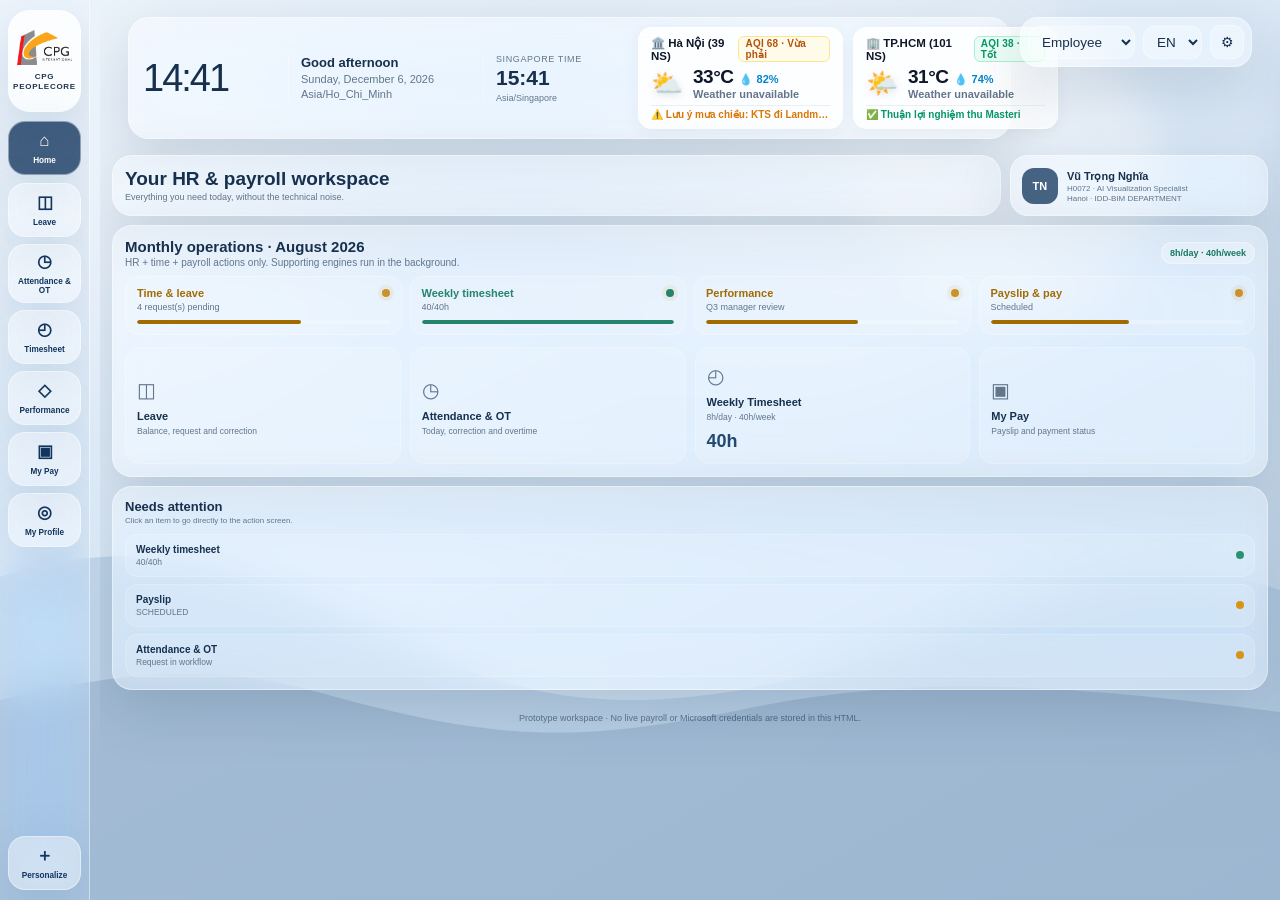
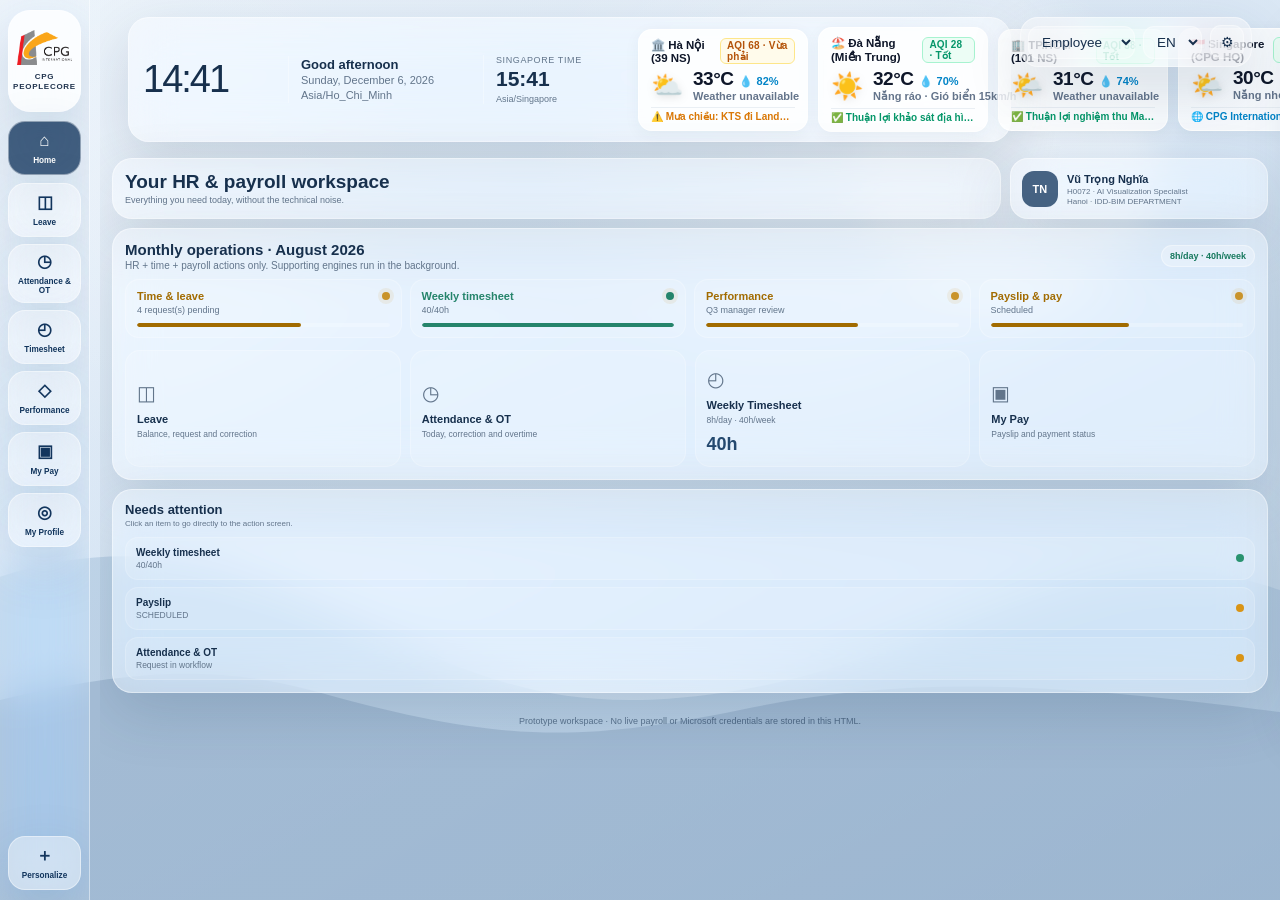
